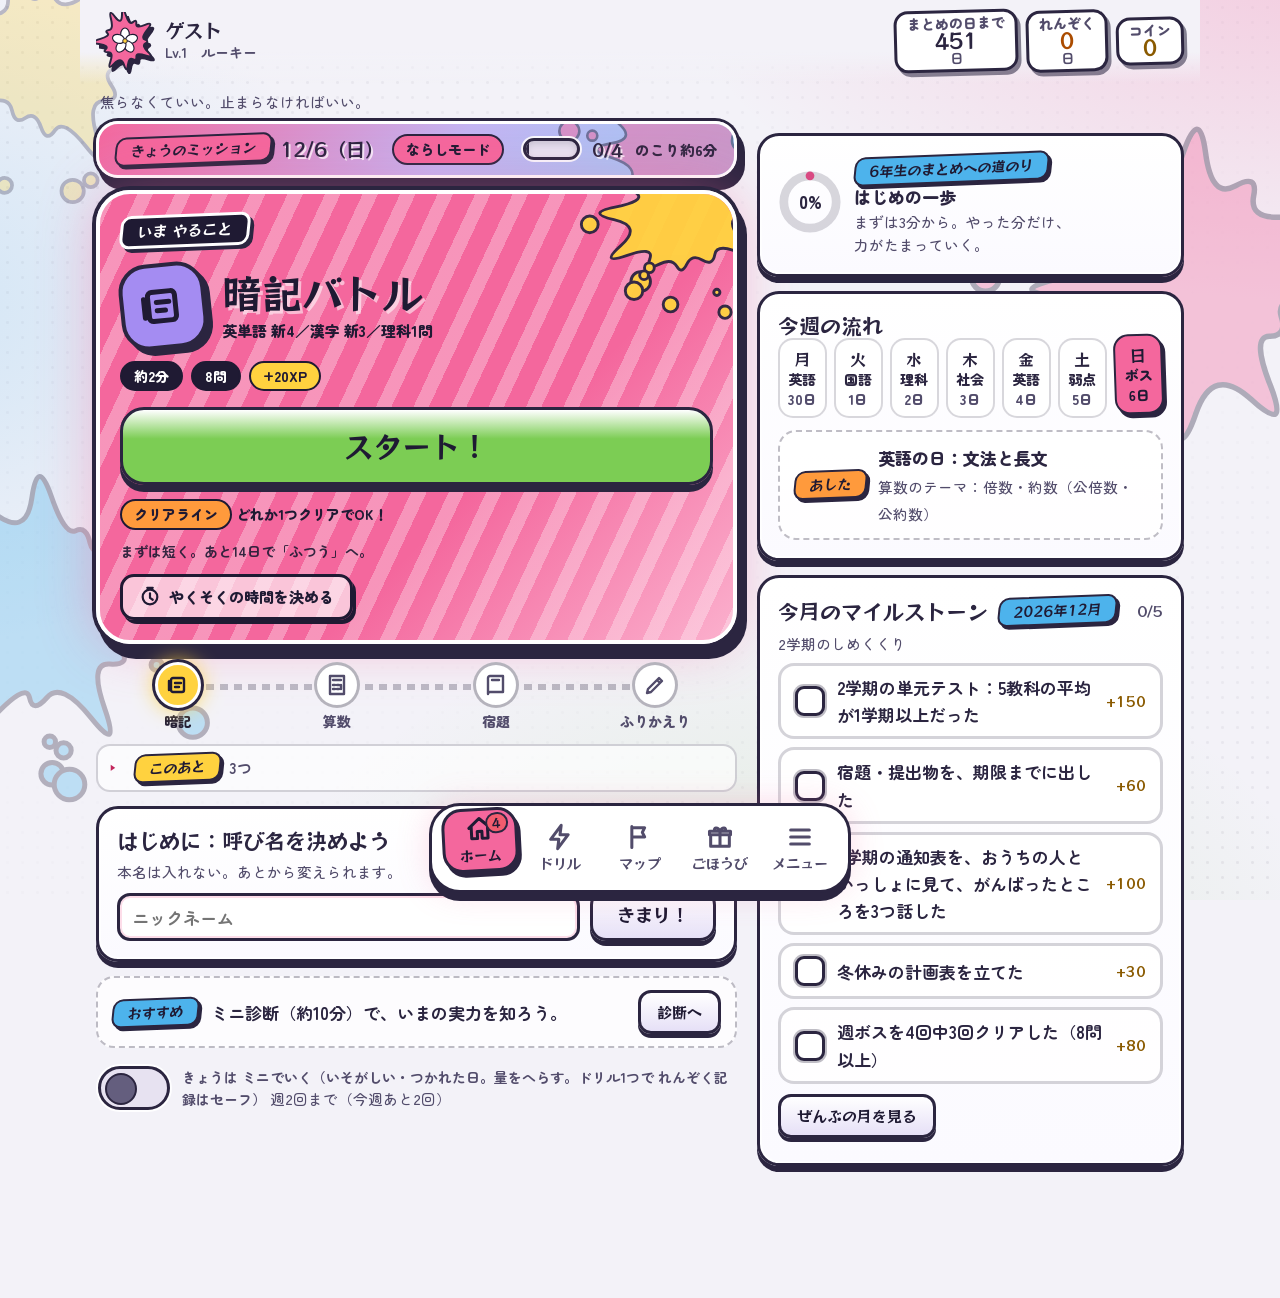
==== shogaku/index.html @ 4ba8578b "まなびクエスト（小4復習・小5・6）：検証・テスト修正・数字キーを小学生用に - 教材：英語・国語・算数・理科・社会を小4〜6の内容で作成し、教科ごとにチェック - システム：目標高校・入試・内申の表" ====
<!doctype html>
<meta charset="utf-8">
<meta name="viewport" content="width=device-width,initial-scale=1,viewport-fit=cover">
<title>まなびクエスト</title>
<meta name="claude:viewport-fit-sides" content="cover">
<meta name="apple-mobile-web-app-capable" content="yes">
<meta name="mobile-web-app-capable" content="yes">
<meta name="apple-mobile-web-app-status-bar-style" content="default">
<meta name="apple-mobile-web-app-title" content="まなびクエスト">
<meta name="theme-color" content="#f3f2f8">
<meta name="color-scheme" content="light">
<script>try{var s=JSON.parse(localStorage.getItem('sakuraQuest.v1')||'{}'),B={normal:'#f3f2f8',soft:'#fdf3ec',neon:'#0c0920',night:'#171b2b',pop:'#f6f7fb'},h=document.documentElement,t=B[s.theme]?s.theme:'normal';h.setAttribute('data-theme',t);if(s.team)h.setAttribute('data-team',s.team);var m=document.querySelector('meta[name=theme-color]');if(m)m.setAttribute('content',B[t]);var d=(t=='neon'||t=='night'),c=document.querySelector('meta[name=color-scheme]'),b=document.querySelector('meta[name=apple-mobile-web-app-status-bar-style]');if(c)c.setAttribute('content',d?'dark':'light');if(b)b.setAttribute('content',d?'black-translucent':'default')}catch(e){}</script>
<link rel="apple-touch-icon" sizes="180x180" href="[data-uri]">
<link rel="icon" type="image/png" href="[data-uri]">
<link rel="preconnect" href="https://fonts.googleapis.com">
<link rel="preconnect" href="https://fonts.gstatic.com" crossorigin>
<link rel="stylesheet" href="https://fonts.googleapis.com/css2?family=RocknRoll+One&family=Zen+Maru+Gothic:wght@500;700;900&display=swap">
<style>/* ===== さくらクエスト：インクバトル風UI（ななめラベル／太いフチと影）。色は「色のもと（--変数）」だけで決め、テーマ（ふつう・やさしい・ネオン・よる・くっきり）で値を入れかえる ===== */
/* ===== 色のもと（トークン）。画面の色は、ここの値だけで変わる。はじめの設定は「ふつう」（:root）。ほかは html[data-theme=…] で入れかえる。
   変数を足すときは、5テーマぜんぶに入れる（tests/theme.test.mjs が、そろっているか・文字が読めるかを確かめる） ===== */
/* ---- ふつう（はじめの設定） ---- */
:root{
 --f-d:"RocknRoll One","Dela Gothic One","Hiragino Maru Gothic ProN","Hiragino Kaku Gothic ProN","Noto Sans CJK JP","IPAGothic",sans-serif;
 --f-b:"Zen Maru Gothic","Hiragino Maru Gothic ProN","Hiragino Sans","Noto Sans CJK JP","IPAGothic",sans-serif;
 --sat:env(safe-area-inset-top,0px);--sab:env(safe-area-inset-bottom,0px);
 --dock:84px;
 /* チームカラー（はじめはピンク）。html[data-team=…] で入れかわる。実際の色は、下の --t-… （テーマごと） */
 --team:var(--t-pink);--team2:var(--t-pink2);--teamd:var(--t-pinkd);--team-rgb:var(--t-pink-rgb);--team-t:var(--t-pink-t);
 color-scheme:light;
 /* 地・カード・パネル・文字 */
 --bg:#f3f2f8;--bg0:rgba(243,242,248,0);--pn:#fbfaff;--pn2:#ffffff;--pa:#ece7f8;--pa2:#f7f4ff;--tx:#2b2540;--tx2:#524c6b;--mu:#645e7e;--tx-hi:#1f1a33;
 /* 線・影・うすい重ね・入力欄・ゲージの溝 */
 --ink:#2b2540;--ink-rgb:43,37,64;--on:#1f1a33;--line-rgb:43,37,64;--bd-hi:var(--ink);--sunk-a:rgba(255,255,255,.88);--sunk-b:rgba(255,255,255,.78);
 --sunk-c:rgba(255,255,255,.65);--sunk-d:rgba(255,255,255,.78);--say-bg:rgba(var(--team-rgb),.14);--exp-bg:rgba(255,210,63,.24);
 --in-hl:rgba(255,255,255,.8);--in-ring:rgba(var(--team-rgb),.25);--track:#e7e2f1;--track-ring:rgba(255,255,255,.9);
 --tank-in:inset 0 3px 6px rgba(43,37,64,.16);--field:#ffffff;--field-ring:rgba(var(--team-rgb),.22);--code-bg:#f5f3fa;--arrow:var(--ink);
 --dot:rgba(43,37,64,.07);--dot-bg:#ffffff;
 /* ボタン・ゲージ・ドック */
 --btn-a:#ffffff;--btn-b:#e6e0f7;--fn-a:#ddd3f8;--fn-b:#c1b2ee;--ghost-bg:rgba(255,255,255,.7);--ghost-sh:rgba(43,37,64,.3);--dis-filter:grayscale(1);
 --dis-op:.5;--dim-filter:grayscale(.8);--dim-op:.45;--pl-bg:#ffffff;--pl-sh:rgba(43,37,64,.55);--lcd:#f7fbf4;--lcd-tx:var(--on);--lcd-glow:none;
 --lcd-caret:var(--team);--lcd-sh:inset 0 0 0 2px rgba(255,255,255,.9),inset 0 5px 12px rgba(43,37,64,.14);--dock-bg:#ffffff;--nb-tx:var(--on);
 --lbp-tx:var(--on);
 /* 帯・カードの色（ミッション・問題カード・ステージ・シート） */
 --hero-a:var(--team);--hero-b:#c4b4f2;--hero-c:#9ccbf4;--hero-tx:var(--on);--hero-tsh:none;--q-a:#ffffff;--q-b:#faf8ff;
 --q-stripe:rgba(var(--team-rgb),.08);--stn-a:#fff1f7;--stn-b:#ffd8e8;--std-a:#f2fbf6;--std-b:#d9f2e3;--sh-a:#ffffff;--sh-b:#f6f2fd;
 --panel-dk:rgba(255,255,255,.82);--now-stripe:rgba(255,255,255,.3);
 /* 帯の色（ごほうび・ツッコミ・全クリ・せいかい・ざんねん） */
 --cta-a:#c3f1d7;--cta-b:#8fe0b2;--cta-c:#6cd197;--cta-tx:#123d2a;--tsk-a:#c9b9f7;--tsk-b:#e9a6e0;--tsk-c:#ff9ec2;--tsk-tx:var(--on);--clr-a:#ffd23f;
 --clr-b:#ff9a3c;--clr-c:#f4679d;--fok-a:#d0f4df;--fok-b:#7fd6a7;--fok-tx:#123d2a;--fng-a:#ffd0d6;--fng-b:#f28b9a;--fng-tx:var(--on);
 /* 答えのボタン・結果・プレイヤーの細部 */
 --ch1-a:#ffc0d8;--ch1-b:#f4679d;--ch2-a:#c4e7fa;--ch2-b:#4db3ec;--ch3-a:#d6f1c6;--ch3-b:#7ccd54;--ch4-a:#ffdcb8;--ch4-b:#ff9a3c;--okc-a:#cdf3dd;
 --okc-b:#6fcf9f;--ngc-a:#fbd0d6;--ngc-b:#ef8896;--ngc-tx:var(--on);--optok:#dcf6e6;--optng:#fde2e6;--rkS-a:#fff3b8;--rkS-b:#ffd23f;--rkS-c:#ff9a3c;
 --rkC:#cfc6ea;--bdon-ta:.6;--bdon-b:rgba(255,255,255,.85);--sel-bd:var(--teamd);--seg-cur:var(--yellow);--seg-ng2:#d9606f;
 --seg-ok-glow:rgba(60,196,136,.7);--hp-glow:none;--hp-x-tx:#c2bbd0;--hp-x-bg:#ebe7f3;--on-green:var(--on);--rbn-stroke:3px;--cnt-sh:none;--qt-sh:none;
 --tsh:rgba(255,255,255,.75);--tsh2:rgba(255,255,255,.5);
 /* マップ・背景・飛沫・グラフ */
 --tl-bg:rgba(43,37,64,.07);--tl-bd:rgba(43,37,64,.1);--tl-fut-bg:transparent;--tl-fut-bd:rgba(43,37,64,.3);--tl-mis-bg:rgba(43,37,64,.16);
 --tl-mis-bd:rgba(43,37,64,.08);--scrim-a:rgba(43,37,64,.55);--scrim-b:rgba(43,37,64,.5);--blob-ta:.30;--blob-tp:.24;--blob-b:rgba(77,179,236,.22);
 --blob-c:rgba(124,205,84,.18);--blob-b2:rgba(77,179,236,.2);--glowk:.8;--spl1:.34;--spl2:.32;--spl3:.3;--spl4:.28;--ring-arc:var(--teamd);
 --hl-line:#d99200;
 /* アクセント色：ぬり／文字用（-t）／ボタンの上（-hi）・下（-lo） */
 --pink:#f4679d;--pink-t:#c2255c;--cyan:#4db3ec;--cyan-t:#0f6ca9;--lime:#7ccd54;--lime-t:#2d7510;--orange:#ff9a3c;--orange-t:#ab4c00;--purple:#9b7df0;
 --purple-t:#6a40d8;--yellow:#ffd23f;--yellow-t:#8a5a00;--red:#f25c6e;--red-t:#c0283a;--green:#3cc488;--green-t:#107648;--sou:#a48cf2;--sou-t:#6a40d8;
 --lime-hi:#b7e4a1;--cyan-hi:#9dd5f5;--yellow-hi:#ffe695;--red-hi:#f8a5af;--lime-lo:#63a443;--cyan-lo:#3e8fbd;--yellow-lo:#cca832;--green-lo:#309d6d;
 /* チームカラー5色（設定で選ぶ）：色／うすい色／こい色／rgb／文字用 */
 --t-pink:#f4679d;--t-pink2:#fbb0cd;--t-pinkd:#d94a82;--t-pink-rgb:244,103,157;--t-pink-t:#c2255c;--t-lime:#7ccd54;--t-lime2:#b8e8a0;--t-limed:#5fb337;
 --t-lime-rgb:124,205,84;--t-lime-t:#2d7510;--t-cyan:#4db3ec;--t-cyan2:#a9daf6;--t-cyand:#2f95d1;--t-cyan-rgb:77,179,236;--t-cyan-t:#0f6ca9;
 --t-orange:#ff9a3c;--t-orange2:#ffc88c;--t-oranged:#e07d1c;--t-orange-rgb:255,154,60;--t-orange-t:#ab4c00;--t-purple:#9b7df0;--t-purple2:#cabcf7;
 --t-purpled:#7b5cdb;--t-purple-rgb:155,125,240;--t-purple-t:#6a40d8;
}
/* ---- やさしい（クリーム地のパステル） ---- */
html[data-theme=soft]{color-scheme:light;
 --bg:#fdf3ec;--bg0:rgba(253,243,236,0);--pn:#fffaf6;--pn2:#ffffff;--pa:#f3ebfb;--pa2:#fcf8ff;--tx:#4a3a52;--tx2:#6a5973;--mu:#706078;--tx-hi:#3f2c47;
 --ink:#5a4664;--ink-rgb:90,70,100;--on:#3f2c47;--line-rgb:90,70,100;--bd-hi:var(--ink);--sunk-a:rgba(255,255,255,.82);--sunk-b:rgba(255,255,255,.72);
 --sunk-c:rgba(255,255,255,.6);--sunk-d:rgba(255,255,255,.72);--say-bg:rgba(var(--team-rgb),.14);--exp-bg:rgba(255,226,122,.28);
 --in-hl:rgba(255,255,255,.8);--in-ring:rgba(var(--team-rgb),.25);--track:#f5e7ee;--track-ring:rgba(255,255,255,.9);
 --tank-in:inset 0 3px 6px rgba(90,70,100,.16);--field:#ffffff;--field-ring:rgba(var(--team-rgb),.22);--code-bg:#fbf4f7;--arrow:var(--ink);
 --dot:rgba(90,70,100,.08);--dot-bg:#ffffff;
 --btn-a:#ffffff;--btn-b:#efe6fb;--fn-a:#e8defb;--fn-b:#cdbff1;--ghost-bg:rgba(255,255,255,.65);--ghost-sh:rgba(90,70,100,.3);
 --dis-filter:grayscale(1);--dis-op:.5;--dim-filter:grayscale(.8);--dim-op:.45;--pl-bg:#ffffff;--pl-sh:rgba(90,70,100,.6);--lcd:#f9fff6;
 --lcd-tx:var(--on);--lcd-glow:none;--lcd-caret:var(--team);--lcd-sh:inset 0 0 0 2px rgba(255,255,255,.9),inset 0 5px 12px rgba(90,70,100,.14);
 --dock-bg:#ffffff;--nb-tx:var(--on);--lbp-tx:var(--on);
 --hero-a:var(--team2);--hero-b:#efe4ff;--hero-c:#dcefff;--hero-tx:var(--on);--hero-tsh:none;--q-a:#ffffff;--q-b:#fdf5fa;
 --q-stripe:rgba(var(--team-rgb),.08);--stn-a:#fff5f9;--stn-b:#ffe4ee;--std-a:#f6fcf8;--std-b:#e6f6ec;--sh-a:#ffffff;--sh-b:#fdf1f5;
 --panel-dk:rgba(255,255,255,.82);--now-stripe:rgba(255,255,255,.3);
 --cta-a:#d9f6e4;--cta-b:#b5ebcb;--cta-c:#9fe3bb;--cta-tx:#1f4a36;--tsk-a:#dbcffb;--tsk-b:#f2cdec;--tsk-c:#ffc9dd;--tsk-tx:var(--on);--clr-a:#ffe27a;
 --clr-b:#ffc48f;--clr-c:#f7a3c0;--fok-a:#e2f8ea;--fok-b:#a6e3c0;--fok-tx:#1f4a36;--fng-a:#ffe0e4;--fng-b:#f5aab3;--fng-tx:var(--on);
 --ch1-a:#ffdcea;--ch1-b:#f7a3c0;--ch2-a:#e0f3fc;--ch2-b:#a6dcf5;--ch3-a:#e9f8da;--ch3-b:#b9e6a0;--ch4-a:#ffe9d2;--ch4-b:#ffc48f;--okc-a:#d9f7e5;
 --okc-b:#8fdcae;--ngc-a:#fbd8dc;--ngc-b:#f19aa6;--ngc-tx:var(--on);--optok:#e0f7e9;--optng:#fde6e9;--rkS-a:#fff8d6;--rkS-b:#ffe27a;--rkS-c:#ffc48f;
 --rkC:#d9d1ee;--bdon-ta:.55;--bdon-b:rgba(255,255,255,.85);--sel-bd:var(--teamd);--seg-cur:var(--yellow);--seg-ng2:#e07583;
 --seg-ok-glow:rgba(143,220,174,.9);--hp-glow:none;--hp-x-tx:#cbbfd0;--hp-x-bg:#efe6ee;--on-green:var(--on);--rbn-stroke:3px;--cnt-sh:none;
 --qt-sh:none;--tsh:rgba(255,255,255,.7);--tsh2:rgba(255,255,255,.5);
 --tl-bg:rgba(90,70,100,.07);--tl-bd:rgba(90,70,100,.1);--tl-fut-bg:transparent;--tl-fut-bd:rgba(90,70,100,.32);--tl-mis-bg:rgba(90,70,100,.16);
 --tl-mis-bd:rgba(90,70,100,.08);--scrim-a:rgba(90,70,100,.5);--scrim-b:rgba(90,70,100,.45);--blob-ta:.40;--blob-tp:.32;--blob-b:rgba(166,220,245,.36);
 --blob-c:rgba(185,230,160,.30);--blob-b2:rgba(166,220,245,.34);--glowk:.78;--spl1:.42;--spl2:.40;--spl3:.36;--spl4:.34;--ring-arc:var(--teamd);
 --hl-line:#d99a00;
 --pink:#f7a3c0;--pink-t:#ba366c;--cyan:#a6dcf5;--cyan-t:#1a6e9c;--lime:#b9e6a0;--lime-t:#30762a;--orange:#ffc48f;--orange-t:#ab4f0a;--purple:#cfbcf7;
 --purple-t:#7652c2;--yellow:#ffe27a;--yellow-t:#945d00;--red:#f59aa5;--red-t:#b8334a;--green:#8fdcae;--green-t:#1c764d;--sou:#cfbcf7;--sou-t:#7652c2;
 --lime-hi:#e6f8d6;--cyan-hi:#dcf1fb;--yellow-hi:#fff8d6;--red-hi:#ffd3d9;--lime-lo:#9fd884;--cyan-lo:#7ec3e8;--yellow-lo:#f2bf3a;--green-lo:#5cc98f;
 --t-pink:#f7a3c0;--t-pink2:#ffd3e3;--t-pinkd:#e68bb0;--t-pink-rgb:247,163,192;--t-pink-t:#ba366c;--t-lime:#b9e6a0;--t-lime2:#dcf3c8;--t-limed:#93cf78;
 --t-lime-rgb:185,230,160;--t-lime-t:#30762a;--t-cyan:#a6dcf5;--t-cyan2:#d3eefb;--t-cyand:#7bc3e6;--t-cyan-rgb:166,220,245;--t-cyan-t:#1a6e9c;
 --t-orange:#ffc48f;--t-orange2:#ffe2c4;--t-oranged:#f5a566;--t-orange-rgb:255,196,143;--t-orange-t:#ab4f0a;--t-purple:#cfbcf7;--t-purple2:#e6dcfb;
 --t-purpled:#b39ced;--t-purple-rgb:207,188,247;--t-purple-t:#7652c2;
}
/* ---- ネオン（暗い地にあざやかな光。はじめの版） ---- */
html[data-theme=neon]{color-scheme:dark;
 --bg:#0c0920;--bg0:rgba(12,9,32,0);--pn:#231a63;--pn2:#2d2380;--pa:#201865;--pa2:#2b2180;--tx:#f6f3ff;--tx2:#c4bdf2;--mu:#8e86cc;--tx-hi:#ffffff;
 --ink:#000000;--ink-rgb:0,0,0;--on:#16001f;--line-rgb:255,255,255;--bd-hi:#ffffff;--sunk-a:rgba(0,0,0,.35);--sunk-b:rgba(0,0,0,.3);
 --sunk-c:rgba(0,0,0,.22);--sunk-d:rgba(10,6,40,.7);--say-bg:rgba(0,0,0,.3);--exp-bg:rgba(0,0,0,.35);--in-hl:rgba(255,255,255,.12);
 --in-ring:rgba(255,255,255,.18);--track:#07041a;--track-ring:rgba(255,255,255,.18);--tank-in:inset 0 3px 6px rgba(0,0,0,.7);--field:#0a0724;
 --field-ring:rgba(255,255,255,.22);--code-bg:#06041a;--arrow:#ffffff;--dot:rgba(255,255,255,.07);--dot-bg:#1a1348;
 --btn-a:#ffffff;--btn-b:#d9d2ff;--fn-a:#a9a0e8;--fn-b:#7f72d4;--ghost-bg:rgba(0,0,0,.32);--ghost-sh:rgba(0,0,0,.6);
 --dis-filter:grayscale(1) brightness(.6);--dis-op:1;--dim-filter:grayscale(.8) brightness(.55);--dim-op:1;--pl-bg:#000000;--pl-sh:rgba(0,0,0,.7);
 --lcd:#06031a;--lcd-tx:var(--lime);--lcd-glow:0 0 12px rgba(184,255,0,.6);--lcd-caret:var(--lime);
 --lcd-sh:inset 0 0 0 2px rgba(255,255,255,.2),inset 0 5px 14px rgba(0,0,0,.8);--dock-bg:#08051c;--nb-tx:#ffffff;--lbp-tx:#ffffff;
 --hero-a:var(--teamd);--hero-b:#2b1b86;--hero-c:#1b1458;--hero-tx:#ffffff;--hero-tsh:1px 1px 0 #000;--q-a:#32279a;--q-b:#241b72;
 --q-stripe:rgba(255,255,255,.06);--stn-a:#3b2cb0;--stn-b:#2a1f85;--std-a:#1f1a58;--std-b:#18134a;--sh-a:#2d2290;--sh-b:#1b1458;--panel-dk:#0f0a33;
 --now-stripe:rgba(255,255,255,.16);
 --cta-a:#8cffbf;--cta-b:#2fe58a;--cta-c:#19d97a;--cta-tx:#02210f;--tsk-a:#6d28d9;--tsk-b:#c026d3;--tsk-c:#ff3d9a;--tsk-tx:#ffffff;--clr-a:#ffe81a;
 --clr-b:#ff8f1f;--clr-c:#ff3d9a;--fok-a:#52f593;--fok-b:#10b866;--fok-tx:#02210f;--fng-a:#ff7390;--fng-b:#c4183f;--fng-tx:#ffffff;
 --ch1-a:#ff8ac4;--ch1-b:#ff3d9a;--ch2-a:#8ff2ff;--ch2-b:#1ee6ff;--ch3-a:#dcff5c;--ch3-b:#b8ff00;--ch4-a:#ffc27a;--ch4-b:#ff8f1f;--okc-a:#9dffb8;
 --okc-b:#25e06f;--ngc-a:#7a2a55;--ngc-b:#531440;--ngc-tx:#ffd0df;--optok:#0c8a4b;--optng:#8a1636;--rkS-a:#fff3a0;--rkS-b:#ffd400;--rkS-c:#ff8f1f;
 --rkC:#9d93da;--bdon-ta:.45;--bdon-b:rgba(0,0,0,.3);--sel-bd:var(--team);--seg-cur:#ffffff;--seg-ng2:#8a1030;--seg-ok-glow:rgba(52,240,138,.75);
 --hp-glow:0 0 6px var(--red);--hp-x-tx:#3a2a55;--hp-x-bg:#150f35;--on-green:#042814;--rbn-stroke:0px;--cnt-sh:2px 2px 0 #000;
 --qt-sh:2px 2px 0 rgba(0,0,0,.45);--tsh:#000000;--tsh2:rgba(0,0,0,.4);
 --tl-bg:#1a1450;--tl-bd:rgba(255,255,255,.08);--tl-fut-bg:rgba(255,255,255,.04);--tl-fut-bd:rgba(255,255,255,.38);--tl-mis-bg:#3a2d86;
 --tl-mis-bd:rgba(255,255,255,.12);--scrim-a:rgba(6,3,22,.78);--scrim-b:rgba(6,3,22,.72);--blob-ta:.30;--blob-tp:.22;--blob-b:rgba(30,230,255,.16);
 --blob-c:rgba(184,255,0,.12);--blob-b2:rgba(30,230,255,.14);--glowk:1;--spl1:.30;--spl2:.22;--spl3:.20;--spl4:.16;--ring-arc:var(--team);
 --hl-line:var(--yellow);
 --pink:#ff5fa8;--pink-t:#ff5fa8;--cyan:#1ee6ff;--cyan-t:#1ee6ff;--lime:#b8ff00;--lime-t:#b8ff00;--orange:#ff8f1f;--orange-t:#ff8f1f;--purple:#9b6bff;
 --purple-t:#9b6bff;--yellow:#ffe81a;--yellow-t:#ffe81a;--red:#ff4560;--red-t:#ff4560;--green:#34f08a;--green-t:#34f08a;--sou:#a98bff;--sou-t:#a98bff;
 --lime-hi:#d8ff4a;--cyan-hi:#a8f6ff;--yellow-hi:#fff6b0;--red-hi:#ff8da0;--lime-lo:#8fdc00;--cyan-lo:#00b5d0;--yellow-lo:#ffb800;--green-lo:#10b865;
 --t-pink:#ff3d9a;--t-pink2:#ff9ccf;--t-pinkd:#7a0b45;--t-pink-rgb:255,61,154;--t-pink-t:#ff9ccf;--t-lime:#b8ff00;--t-lime2:#e4ff8a;--t-limed:#3d5600;
 --t-lime-rgb:184,255,0;--t-lime-t:#e4ff8a;--t-cyan:#1ee6ff;--t-cyan2:#9bf3ff;--t-cyand:#00566a;--t-cyan-rgb:30,230,255;--t-cyan-t:#9bf3ff;
 --t-orange:#ff8f1f;--t-orange2:#ffc88a;--t-oranged:#6d3300;--t-orange-rgb:255,143,31;--t-orange-t:#ffc88a;--t-purple:#9b6bff;--t-purple2:#cdb6ff;
 --t-purpled:#341a86;--t-purple-rgb:155,107,255;--t-purple-t:#cdb6ff;
}
/* ---- よる（落ち着いた暗い色） ---- */
html[data-theme=night]{color-scheme:dark;
 --bg:#171b2b;--bg0:rgba(23,27,43,0);--pn:#232943;--pn2:#2a3150;--pa:#232a45;--pa2:#2b3252;--tx:#eef1fb;--tx2:#b4bddb;--mu:#a4aec6;--tx-hi:#ffffff;
 --ink:#080b16;--ink-rgb:8,11,22;--on:#10142a;--line-rgb:255,255,255;--bd-hi:#dfe5f7;--sunk-a:rgba(0,0,0,.32);--sunk-b:rgba(0,0,0,.27);
 --sunk-c:rgba(0,0,0,.2);--sunk-d:rgba(8,11,30,.7);--say-bg:rgba(0,0,0,.27);--exp-bg:rgba(0,0,0,.32);--in-hl:rgba(255,255,255,.1);
 --in-ring:rgba(255,255,255,.16);--track:#10142a;--track-ring:rgba(255,255,255,.16);--tank-in:inset 0 3px 6px rgba(0,0,0,.6);--field:#12172e;
 --field-ring:rgba(255,255,255,.2);--code-bg:#10142a;--arrow:#ffffff;--dot:rgba(255,255,255,.05);--dot-bg:#1d2340;
 --btn-a:#f4f6ff;--btn-b:#cdd3ee;--fn-a:#a3aad8;--fn-b:#7f87c4;--ghost-bg:rgba(0,0,0,.28);--ghost-sh:rgba(0,0,0,.55);
 --dis-filter:grayscale(1) brightness(.65);--dis-op:1;--dim-filter:grayscale(.8) brightness(.6);--dim-op:1;--pl-bg:#0c1020;--pl-sh:rgba(0,0,0,.6);
 --lcd:#0f1326;--lcd-tx:var(--lime-t);--lcd-glow:none;--lcd-caret:var(--lime);
 --lcd-sh:inset 0 0 0 2px rgba(255,255,255,.16),inset 0 5px 14px rgba(0,0,0,.7);--dock-bg:#0e1224;--nb-tx:#10142a;--lbp-tx:#10142a;
 --hero-a:var(--teamd);--hero-b:#2d3a6e;--hero-c:#1c2547;--hero-tx:#ffffff;--hero-tsh:1px 1px 0 rgba(0,0,0,.6);--q-a:#2f3760;--q-b:#242b4a;
 --q-stripe:rgba(255,255,255,.05);--stn-a:#323d70;--stn-b:#2a3460;--std-a:#1f3a37;--std-b:#1a2f30;--sh-a:#2c3354;--sh-b:#1c2138;--panel-dk:#12172e;
 --now-stripe:rgba(255,255,255,.14);
 --cta-a:#9fe0bd;--cta-b:#72c99d;--cta-c:#57b888;--cta-tx:#08281b;--tsk-a:#5b4aa8;--tsk-b:#8a56b4;--tsk-c:#b04f84;--tsk-tx:#ffffff;--clr-a:#e9c35b;
 --clr-b:#eba25f;--clr-c:#e8799f;--fok-a:#8fdcb2;--fok-b:#4fb683;--fok-tx:#08281b;--fng-a:#f2a1ad;--fng-b:#df7488;--fng-tx:#10142a;
 --ch1-a:#f2a0bd;--ch1-b:#e8799f;--ch2-a:#9ccdee;--ch2-b:#62b4e4;--ch3-a:#a6d9b3;--ch3-b:#79c58b;--ch4-a:#f3c18f;--ch4-b:#eba25f;--okc-a:#9fe3bd;
 --okc-b:#55b985;--ngc-a:#6a3550;--ngc-b:#4a2540;--ngc-tx:#ffd0df;--optok:#1d6b48;--optng:#7a2438;--rkS-a:#f7e7a8;--rkS-b:#e9c35b;--rkS-c:#eba25f;
 --rkC:#8f95c8;--bdon-ta:.4;--bdon-b:rgba(0,0,0,.3);--sel-bd:var(--team);--seg-cur:#ffffff;--seg-ng2:#8a3345;--seg-ok-glow:rgba(98,194,147,.6);
 --hp-glow:none;--hp-x-tx:#3b4468;--hp-x-bg:#161b33;--on-green:#08281b;--rbn-stroke:3px;--cnt-sh:2px 2px 0 rgba(0,0,0,.8);
 --qt-sh:2px 2px 0 rgba(0,0,0,.35);--tsh:rgba(0,0,0,.8);--tsh2:rgba(0,0,0,.35);
 --tl-bg:#1f2542;--tl-bd:rgba(255,255,255,.08);--tl-fut-bg:rgba(255,255,255,.03);--tl-fut-bd:rgba(255,255,255,.3);--tl-mis-bg:#343c64;
 --tl-mis-bd:rgba(255,255,255,.1);--scrim-a:rgba(6,8,18,.78);--scrim-b:rgba(6,8,18,.72);--blob-ta:.22;--blob-tp:.16;--blob-b:rgba(98,180,228,.14);
 --blob-c:rgba(121,197,139,.1);--blob-b2:rgba(98,180,228,.12);--glowk:.7;--spl1:.22;--spl2:.18;--spl3:.16;--spl4:.14;--ring-arc:var(--team);
 --hl-line:var(--yellow);
 --pink:#e8799f;--pink-t:#f1acc3;--cyan:#62b4e4;--cyan-t:#9ed0ee;--lime:#79c58b;--lime-t:#acdbb7;--orange:#eba25f;--orange-t:#f3c59c;--purple:#9b89e4;
 --purple-t:#c1b6ee;--yellow:#e9c35b;--yellow-t:#f1da99;--red:#e46b7c;--red-t:#eea3ae;--green:#62c293;--green-t:#9ed9bc;--sou:#a99be8;--sou-t:#cac1f1;
 --lime-hi:#b5dfbf;--cyan-hi:#a9d6f0;--yellow-hi:#f3dea5;--red-hi:#f0aeb7;--lime-lo:#619e6f;--cyan-lo:#4e90b6;--yellow-lo:#ba9c49;--green-lo:#4e9b76;
 --t-pink:#e8799f;--t-pink2:#f3adc6;--t-pinkd:#7a3550;--t-pink-rgb:232,121,159;--t-pink-t:#f3adc6;--t-lime:#79c58b;--t-lime2:#b4e0be;--t-limed:#2f5e3c;
 --t-lime-rgb:121,197,139;--t-lime-t:#b4e0be;--t-cyan:#62b4e4;--t-cyan2:#a5d5f1;--t-cyand:#244f6e;--t-cyan-rgb:98,180,228;--t-cyan-t:#a5d5f1;
 --t-orange:#eba25f;--t-orange2:#f6cda1;--t-oranged:#6e4219;--t-orange-rgb:235,162,95;--t-orange-t:#f6cda1;--t-purple:#9b89e4;--t-purple2:#c8bdf3;
 --t-purpled:#3a2f78;--t-purple-rgb:155,137,228;--t-purple-t:#c8bdf3;
}
/* ---- くっきり（白地・黒い線・あざやかな色） ---- */
html[data-theme=pop]{color-scheme:light;
 --bg:#f6f7fb;--bg0:rgba(246,247,251,0);--pn:#ffffff;--pn2:#ffffff;--pa:#eee9ff;--pa2:#faf8ff;--tx:#14111f;--tx2:#3d3756;--mu:#575170;--tx-hi:#14111f;
 --ink:#14111f;--ink-rgb:20,17,31;--on:#14111f;--line-rgb:20,17,31;--bd-hi:var(--ink);--sunk-a:rgba(255,255,255,.9);--sunk-b:rgba(255,255,255,.82);
 --sunk-c:rgba(255,255,255,.7);--sunk-d:rgba(255,255,255,.82);--say-bg:rgba(var(--team-rgb),.16);--exp-bg:rgba(255,217,31,.26);
 --in-hl:rgba(255,255,255,.9);--in-ring:rgba(var(--team-rgb),.3);--track:#e6e8f2;--track-ring:rgba(255,255,255,.95);
 --tank-in:inset 0 3px 6px rgba(20,17,31,.18);--field:#ffffff;--field-ring:rgba(var(--team-rgb),.3);--code-bg:#f2f3f9;--arrow:var(--ink);
 --dot:rgba(20,17,31,.08);--dot-bg:#ffffff;
 --btn-a:#ffffff;--btn-b:#e4e1f7;--fn-a:#d9d0fb;--fn-b:#b9a8f2;--ghost-bg:rgba(255,255,255,.75);--ghost-sh:rgba(20,17,31,.35);
 --dis-filter:grayscale(1);--dis-op:.5;--dim-filter:grayscale(.8);--dim-op:.45;--pl-bg:#ffffff;--pl-sh:rgba(20,17,31,.6);--lcd:#f5fbf1;
 --lcd-tx:var(--on);--lcd-glow:none;--lcd-caret:var(--team);--lcd-sh:inset 0 0 0 2px rgba(255,255,255,.95),inset 0 5px 12px rgba(20,17,31,.16);
 --dock-bg:#ffffff;--nb-tx:var(--on);--lbp-tx:var(--on);
 --hero-a:var(--team);--hero-b:#ffd91f;--hero-c:#33b8ff;--hero-tx:var(--on);--hero-tsh:none;--q-a:#ffffff;--q-b:#fbfaff;
 --q-stripe:rgba(var(--team-rgb),.1);--stn-a:#fff0f7;--stn-b:#ffd0e4;--std-a:#f1fbf5;--std-b:#cdf1dc;--sh-a:#ffffff;--sh-b:#f5f2fe;
 --panel-dk:rgba(255,255,255,.88);--now-stripe:rgba(255,255,255,.35);
 --cta-a:#b8f0cf;--cta-b:#7fe0a8;--cta-c:#2ed48a;--cta-tx:#0b3a26;--tsk-a:#c4b0ff;--tsk-b:#f08fe0;--tsk-c:#ff6fa8;--tsk-tx:var(--on);--clr-a:#ffd91f;
 --clr-b:#ffa12e;--clr-c:#ff5aa5;--fok-a:#c4f2d9;--fok-b:#5cd89e;--fok-tx:#0b3a26;--fng-a:#ffc3cb;--fng-b:#ff6b80;--fng-tx:var(--on);
 --ch1-a:#ffb0d3;--ch1-b:#ff5aa5;--ch2-a:#b3e4ff;--ch2-b:#33b8ff;--ch3-a:#cdf1a0;--ch3-b:#8fdc3c;--ch4-a:#ffd49a;--ch4-b:#ffa12e;--okc-a:#b9f0d0;
 --okc-b:#2ed48a;--ngc-a:#ffbfc8;--ngc-b:#ff6b80;--ngc-tx:var(--on);--optok:#d3f6e3;--optng:#ffdadf;--rkS-a:#fff3a8;--rkS-b:#ffd91f;--rkS-c:#ffa12e;
 --rkC:#c9c3e6;--bdon-ta:.65;--bdon-b:rgba(255,255,255,.9);--sel-bd:var(--teamd);--seg-cur:var(--yellow);--seg-ng2:#d93a50;
 --seg-ok-glow:rgba(46,212,138,.7);--hp-glow:none;--hp-x-tx:#c0bad2;--hp-x-bg:#ebe9f4;--on-green:var(--on);--rbn-stroke:3px;--cnt-sh:none;--qt-sh:none;
 --tsh:rgba(255,255,255,.8);--tsh2:rgba(255,255,255,.55);
 --tl-bg:rgba(20,17,31,.07);--tl-bd:rgba(20,17,31,.12);--tl-fut-bg:transparent;--tl-fut-bd:rgba(20,17,31,.34);--tl-mis-bg:rgba(20,17,31,.18);
 --tl-mis-bd:rgba(20,17,31,.1);--scrim-a:rgba(20,17,31,.6);--scrim-b:rgba(20,17,31,.55);--blob-ta:.22;--blob-tp:.18;--blob-b:rgba(51,184,255,.16);
 --blob-c:rgba(255,217,31,.2);--blob-b2:rgba(51,184,255,.14);--glowk:.6;--spl1:.3;--spl2:.28;--spl3:.26;--spl4:.24;--ring-arc:var(--teamd);
 --hl-line:#e09a00;
 --pink:#ff5aa5;--pink-t:#ca1059;--cyan:#33b8ff;--cyan-t:#0a6cb2;--lime:#8fdc3c;--lime-t:#37750a;--orange:#ffa12e;--orange-t:#aa4c00;--purple:#9a74ff;
 --purple-t:#6a3fe0;--yellow:#ffd91f;--yellow-t:#8a5d00;--red:#ff4d62;--red-t:#ca1b31;--green:#2ed48a;--green-t:#0b7949;--sou:#b08cff;--sou-t:#6a3fe0;
 --lime-hi:#c1ec94;--cyan-hi:#8fd8ff;--yellow-hi:#ffea84;--red-hi:#ff9da9;--lime-lo:#72b030;--cyan-lo:#2993cc;--yellow-lo:#ccae19;--green-lo:#25aa6e;
 --t-pink:#ff5aa5;--t-pink2:#ffa6cf;--t-pinkd:#e03388;--t-pink-rgb:255,90,165;--t-pink-t:#ca1059;--t-lime:#8fdc3c;--t-lime2:#c3ee93;--t-limed:#6bb81c;
 --t-lime-rgb:143,220,60;--t-lime-t:#37750a;--t-cyan:#33b8ff;--t-cyan2:#9ad9ff;--t-cyand:#1599e6;--t-cyan-rgb:51,184,255;--t-cyan-t:#0a6cb2;
 --t-orange:#ffa12e;--t-orange2:#ffcf8f;--t-oranged:#e5800b;--t-orange-rgb:255,161,46;--t-orange-t:#aa4c00;--t-purple:#9a74ff;--t-purple2:#c6b3ff;
 --t-purpled:#7a52e6;--t-purple-rgb:154,116,255;--t-purple-t:#6a3fe0;
}
html[data-team=lime]{--team:var(--t-lime);--team2:var(--t-lime2);--teamd:var(--t-limed);--team-rgb:var(--t-lime-rgb);--team-t:var(--t-lime-t)}
html[data-team=cyan]{--team:var(--t-cyan);--team2:var(--t-cyan2);--teamd:var(--t-cyand);--team-rgb:var(--t-cyan-rgb);--team-t:var(--t-cyan-t)}
html[data-team=orange]{--team:var(--t-orange);--team2:var(--t-orange2);--teamd:var(--t-oranged);--team-rgb:var(--t-orange-rgb);--team-t:var(--t-orange-t)}
html[data-team=purple]{--team:var(--t-purple);--team2:var(--t-purple2);--teamd:var(--t-purpled);--team-rgb:var(--t-purple-rgb);--team-t:var(--t-purple-t)}
[data-s="国"]{--sc:var(--pink);--sct:var(--pink-t)}[data-s="数"]{--sc:var(--cyan);--sct:var(--cyan-t)}[data-s="英"]{--sc:var(--yellow);--sct:var(--yellow-t)}[data-s="理"]{--sc:var(--lime);--sct:var(--lime-t)}[data-s="社"]{--sc:var(--orange);--sct:var(--orange-t)}[data-s="総"]{--sc:var(--sou);--sct:var(--sou-t)}
*{box-sizing:border-box;-webkit-tap-highlight-color:transparent}
[hidden]{display:none!important}
html{background:var(--bg);-webkit-text-size-adjust:100%}
body{margin:0;font-family:var(--f-b);font-weight:700;font-size:17px;line-height:1.6;color:var(--tx);min-height:100vh;overflow-x:hidden;
 background:radial-gradient(1100px 620px at 105% -8%,rgba(var(--team-rgb),var(--blob-ta)),transparent 62%),radial-gradient(900px 560px at -12% 34%,var(--blob-b),transparent 62%),radial-gradient(900px 640px at 62% 112%,var(--blob-c),transparent 62%),var(--bg);
 background-attachment:fixed}
body::before{content:"";position:fixed;inset:0;z-index:0;pointer-events:none;background-image:radial-gradient(var(--dot) 1.3px,transparent 1.6px);background-size:15px 15px;-webkit-mask-image:linear-gradient(160deg,#000 0,transparent 55%,#000 100%);mask-image:linear-gradient(160deg,#000 0,transparent 55%,#000 100%)}
button,input,select,textarea{font:inherit;color:inherit}
*{font-synthesis:none}
button{cursor:pointer;touch-action:manipulation;-webkit-user-select:none;user-select:none}
a{color:var(--cyan-t);font-weight:900}
h1,h2,h3,h4{margin:0;font-family:var(--f-d);font-weight:900;line-height:1.25}
p{margin:.45em 0}
ul,ol{margin:.4em 0;padding-left:1.35em}li{margin:.15em 0}
b,strong{font-weight:900}
.px{font-family:var(--f-d)}
.mini{font-size:14.5px;color:var(--tx2);font-weight:500}
.nw{white-space:nowrap}
.sp{margin-left:auto}
#bg{position:fixed;inset:0;z-index:0;pointer-events:none;overflow:hidden}
#bg svg{position:absolute}
.app{position:relative;z-index:1;max-width:860px;margin:0 auto;padding:0 16px calc(var(--dock) + var(--sab) + 34px)}

/* ---- ラベル・チップ・ボタン ---- */
.lb{display:inline-block;font-family:var(--f-d);font-size:15px;line-height:1.2;padding:.28em .95em .34em;color:var(--on);background:var(--team);border:3px solid var(--bd-hi);border-radius:10px;transform:rotate(-2.2deg) skewX(-8deg);box-shadow:4px 4px 0 var(--ink);white-space:nowrap}
.lb.y{background:var(--yellow)}.lb.c{background:var(--cyan)}.lb.l{background:var(--lime)}.lb.o{background:var(--orange)}.lb.p{background:var(--purple);color:var(--lbp-tx)}.lb.w{background:#fff}
.lb.sm{font-size:13.5px;border-width:2px;box-shadow:3px 3px 0 var(--ink)}
.sj{display:inline-flex;align-items:center;justify-content:center;min-width:30px;height:28px;padding:0 10px;font-family:var(--f-d);font-size:14px;color:var(--on);background:var(--sc,var(--sou));border:2px solid var(--ink);border-radius:8px;transform:skewX(-8deg);box-shadow:2px 2px 0 var(--ink);white-space:nowrap}
.chp{display:inline-flex;align-items:center;gap:5px;min-height:30px;padding:2px 12px;font-size:14px;font-weight:900;color:var(--tx);background:var(--sunk-a);border:2px solid rgba(var(--line-rgb),.28);border-radius:999px;white-space:nowrap}
.chp.xp{color:var(--on);background:var(--yellow);border-color:var(--ink)}
.chp.ok{color:var(--on-green);background:var(--green);border-color:var(--ink)}
.chp.w{color:var(--on);background:var(--orange);border-color:var(--ink)}
.chp.t{color:var(--on);background:var(--team);border-color:var(--ink)}
.bt{display:inline-flex;align-items:center;justify-content:center;gap:8px;min-height:52px;padding:0 24px;font-family:var(--f-d);font-size:18px;line-height:1.1;color:var(--on);background:linear-gradient(var(--btn-a),var(--btn-b));border:3px solid var(--ink);border-radius:16px;box-shadow:0 5px 0 var(--ink);transition:transform .08s,box-shadow .08s,filter .15s;text-decoration:none}
.bt:active{transform:translateY(4px);box-shadow:0 1px 0 var(--ink)}
svg.ic{width:1.3em;height:1.3em;flex:none}
.bt svg.ic{width:22px;height:22px}
.bt.pri{background:linear-gradient(var(--lime-hi),var(--lime) 55%,var(--lime-lo))}
.bt.tm{background:linear-gradient(var(--team2),var(--team) 60%,var(--teamd));color:var(--on)}
.bt.cy{background:linear-gradient(var(--cyan-hi),var(--cyan) 60%,var(--cyan-lo))}
.bt.ng{background:linear-gradient(var(--red-hi),var(--red));color:var(--on)}
.bt.gh{background:var(--ghost-bg);color:var(--tx);border-color:rgba(var(--line-rgb),.35);box-shadow:0 4px 0 var(--ghost-sh)}
.bt.sm{min-height:44px;padding:0 16px;font-size:15px;border-radius:13px;box-shadow:0 4px 0 var(--ink)}
.bt.xl{min-height:68px;padding:0 34px;font-size:24px;border-radius:20px;box-shadow:0 7px 0 var(--ink)}
.bt.xl:active{transform:translateY(6px);box-shadow:0 1px 0 var(--ink)}
.bt[disabled]{filter:var(--dis-filter);opacity:var(--dis-op);pointer-events:none}
.bt.w100{width:100%}
.row{display:flex;flex-wrap:wrap;gap:10px;align-items:flex-end}
.rowh{display:flex;align-items:center;gap:10px;flex-wrap:wrap}
.grid{display:grid;grid-template-columns:repeat(auto-fit,minmax(300px,1fr));gap:14px}

/* ---- パネル ---- */
.card,.pn{position:relative;margin:14px 0;padding:18px;background:linear-gradient(180deg,var(--pn2),var(--pn));border:3px solid var(--ink);border-radius:22px;box-shadow:0 6px 0 var(--ink),inset 0 0 0 2px var(--in-hl)}
.card>h1:first-child,.card>h2:first-child{margin-bottom:6px}
.card h1{font-size:26px}.card h2{font-size:21px}.card h3{font-size:18px}.card h4{font-size:15px;margin:14px 0 4px;color:var(--team-t)}
.card .eyebrow{display:inline-block;margin:0 0 8px;font-family:var(--f-d);font-size:12px;letter-spacing:.08em;color:var(--on);background:var(--team);border:2px solid var(--bd-hi);border-radius:7px;padding:1px 10px;transform:rotate(-2deg) skewX(-8deg);box-shadow:3px 3px 0 var(--ink)}
.tw{overflow-x:auto;-webkit-overflow-scrolling:touch}
table{border-collapse:collapse;width:100%;font-size:15px}
th,td{padding:8px 10px;border-bottom:2px solid rgba(var(--line-rgb),.1);text-align:left;vertical-align:top}
th{font-family:var(--f-d);font-weight:900;color:var(--team-t);white-space:nowrap}
table.k th{width:7.5em}
.say{margin:8px 0;padding:10px 14px;background:var(--say-bg);border-left:6px solid var(--team);border-radius:0 14px 14px 0;font-weight:500}
.say b{color:var(--team-t)}
pre.code{white-space:pre-wrap;word-break:break-all;font-size:12.5px;background:var(--code-bg);border:2px solid rgba(var(--line-rgb),.2);border-radius:12px;padding:12px;max-height:340px;overflow:auto;font-family:ui-monospace,Menlo,monospace;font-weight:500}
details>summary{cursor:pointer;min-height:44px;display:flex;align-items:center;list-style:none}
details>summary::-webkit-details-marker{display:none}
details.fold{margin:8px 0;border:2px solid rgba(var(--line-rgb),.2);border-radius:14px;padding:0 12px;background:var(--sunk-c)}
details.fold>summary{font-weight:900}
details.fold>summary::before{content:"▶";font-size:11px;margin-right:8px;color:var(--team-t)}
details.fold[open]>summary::before{content:"▼"}
label{display:block;font-size:13px;font-weight:900;color:var(--tx2);margin:6px 0 3px}
input[type=text],input[type=email],input[type=number],input[type=date],select,textarea{width:auto;min-height:48px;padding:6px 12px;font-size:17px;font-weight:700;color:var(--tx);background:var(--field);border:3px solid var(--ink);border-radius:13px;box-shadow:inset 0 0 0 2px var(--field-ring);-webkit-appearance:none;appearance:none}
select{padding-right:34px;background-image:linear-gradient(45deg,transparent 50%,var(--arrow) 50%),linear-gradient(135deg,var(--arrow) 50%,transparent 50%);background-position:calc(100% - 20px) 55%,calc(100% - 14px) 55%;background-size:6px 6px;background-repeat:no-repeat}
textarea{width:100%;min-height:110px;font-size:14px;font-family:ui-monospace,Menlo,monospace}
input:focus,select:focus,textarea:focus{outline:none;box-shadow:inset 0 0 0 3px var(--team)}
input[type=range]{-webkit-appearance:none;appearance:none;width:100%;height:30px;background:transparent;border:0;box-shadow:none;padding:0}
input[type=range]::-webkit-slider-runnable-track{height:14px;background:var(--field);border:3px solid var(--ink);border-radius:99px}
input[type=range]::-webkit-slider-thumb{-webkit-appearance:none;width:34px;height:34px;margin-top:-13px;border-radius:50%;background:var(--team);border:3px solid var(--ink);box-shadow:0 3px 0 var(--ink)}

/* ---- ヘッダー（プレイヤーカード） ---- */
.top{position:sticky;top:0;z-index:20;margin:0 -16px 6px;padding:calc(var(--sat) + 10px) 16px 12px;background:linear-gradient(var(--bg) 62%,var(--bg0))}
.top .in{display:flex;align-items:center;gap:12px;max-width:860px;margin:0 auto}
.me{display:flex;align-items:center;gap:11px;min-width:0;flex:1}
.av{flex:none;width:58px;height:58px;position:relative;filter:drop-shadow(3px 4px 0 var(--ink))}
.av svg{width:100%;height:100%;display:block}
.nm{min-width:0}
.nm b{display:block;font-family:var(--f-d);font-weight:900;font-size:19px;line-height:1.15;white-space:nowrap;overflow:hidden;text-overflow:ellipsis;max-width:34vw}
.nm span{display:block;font-size:13.5px;color:var(--tx2);white-space:nowrap}
.lvh{flex:none;width:54px;height:60px;filter:drop-shadow(3px 4px 0 var(--ink))}
.hud{display:flex;gap:8px;align-items:center;flex:none}
.pl{display:inline-flex;flex-direction:column;align-items:center;justify-content:center;min-width:64px;padding:3px 10px 4px;background:var(--pl-bg);border:3px solid var(--bd-hi);border-radius:14px;transform:rotate(-1.5deg);box-shadow:3px 4px 0 var(--pl-sh);line-height:1}
.pl small{font-size:12px;color:var(--tx2);font-weight:900}
.pl b{font-family:var(--f-d);font-weight:900;font-size:21px;color:var(--yellow-t)}
.pl.cd b{color:var(--tx)}.pl.fl b{color:var(--orange-t)}
.pl i{font-style:normal;font-size:12px;color:var(--tx2)}

/* ---- インクタンク（進みぐあい） ---- */
.tank{position:relative;height:22px;overflow:hidden;background:var(--track);border:3px solid var(--ink);border-radius:99px;box-shadow:var(--tank-in),0 0 0 2px var(--track-ring)}
.tank>i{display:block;height:100%;width:var(--w,0%);min-width:0;background:linear-gradient(90deg,var(--team),var(--team2));border-right:3px solid var(--ink);border-radius:0 99px 99px 0;transition:width .7s cubic-bezier(.2,1.1,.3,1);position:relative;overflow:hidden}
.tank>i::after{content:"";position:absolute;inset:0;background:repeating-linear-gradient(115deg,rgba(255,255,255,.34) 0 7px,transparent 7px 20px);animation:ink 1.1s linear infinite}
.tank.sm{height:16px;border-width:2px}
.tank.y>i{background:linear-gradient(90deg,var(--yellow-lo),var(--yellow))}.tank.g>i{background:linear-gradient(90deg,var(--green-lo),var(--green))}.tank.c>i{background:linear-gradient(90deg,var(--cyan-lo),var(--cyan))}
@keyframes ink{to{background-position:40px 0}}

/* ---- ホーム：きょうのミッション ---- */
.hero{position:relative;overflow:hidden;margin:6px 0 16px;padding:20px 20px 18px;border:3px solid #fff;border-radius:30px;background:linear-gradient(130deg,var(--hero-a) 0%,var(--hero-b) 55%,var(--hero-c) 100%);box-shadow:0 0 0 3px var(--ink),5px 9px 0 3px var(--ink)}
.hero .sp1{position:absolute;right:-60px;top:-70px;width:340px;height:340px;opacity:.9;pointer-events:none}
.hero .sp2{position:absolute;left:-40px;bottom:-90px;width:220px;height:220px;opacity:.5;pointer-events:none}
.hero>*{position:relative}
.hero .t1{display:flex;align-items:center;gap:12px;flex-wrap:wrap}
.hero .date{font-family:var(--f-d);font-size:19px;text-shadow:2px 2px 0 var(--tsh)}
.hero h1{margin:12px 0 4px;font-size:clamp(26px,5.6vw,38px);line-height:1.2;text-shadow:3px 3px 0 var(--tsh),0 0 18px var(--tsh2)}
.hero .flow{margin:2px 0 12px;font-size:15px;font-weight:700;color:var(--hero-tx);text-shadow:var(--hero-tsh)}
.hero .chips{display:flex;flex-wrap:wrap;gap:8px;margin:10px 0 14px}
.hero .gp{display:flex;align-items:center;gap:12px}
.hero .gp .tank{flex:1}
.hero .gp b{font-family:var(--f-d);font-weight:900;font-size:18px;white-space:nowrap;text-shadow:2px 2px 0 var(--tsh)}
.hero .busy{display:flex;align-items:center;gap:8px;margin-top:12px;font-size:13px;font-weight:700;color:var(--tx2)}
.sw{position:relative;flex:none;width:72px;height:44px;padding:0;background:var(--track);border:3px solid var(--ink);border-radius:99px;box-shadow:0 0 0 2px var(--track-ring)}
.sw::after{content:"";position:absolute;top:4px;left:4px;width:28px;height:28px;border-radius:50%;background:var(--mu);border:2px solid var(--ink);transition:left .15s,background .15s}
.sw[aria-pressed=true]{background:var(--team)}
.sw[aria-pressed=true]::after{left:32px;background:#fff}

/* ルートのバー（一目でわかる） */
.route{display:flex;align-items:flex-start;margin:4px 2px 14px;padding:0}
.route .nd{flex:1;min-width:0;display:flex;flex-direction:column;align-items:center;gap:5px;position:relative;font-size:13px;line-height:1.2;text-align:center;font-weight:900;color:var(--tx2);background:none;border:0;padding:0}
.route .nd::before{content:"";position:absolute;top:22px;left:-50%;right:50%;height:6px;background:repeating-linear-gradient(90deg,rgba(var(--line-rgb),.28) 0 8px,transparent 8px 14px);z-index:0}
.route .nd:first-child::before{display:none}
.route .nd.done::before{background:var(--team);height:8px;top:21px;border:2px solid var(--ink);border-width:2px 0}
.route .dot{position:relative;z-index:1;width:46px;height:46px;display:grid;place-items:center;border-radius:50%;background:var(--dot-bg);border:3px solid rgba(var(--line-rgb),.35);font-family:var(--f-d);font-size:19px;color:var(--tx2)}
.route .dot svg{width:24px;height:24px}
.route .nd.done .dot{background:var(--team);border-color:var(--ink);color:var(--on);box-shadow:3px 3px 0 var(--ink)}
.route .nd.now .dot{background:var(--yellow);border-color:#fff;color:var(--on);box-shadow:0 0 0 3px var(--ink),0 0 22px var(--yellow);animation:pulse 1.2s ease-in-out infinite}
.route .nd.now{color:var(--tx-hi)}
.route .nd.auto .dot{opacity:.45}
@keyframes pulse{50%{transform:scale(1.14)}}

/* ステージのカード */
.stages{position:relative}
.st{position:relative;display:grid;grid-template-columns:62px 1fr auto;gap:6px 14px;align-items:center;margin:14px 0;padding:14px 16px;border:3px solid var(--ink);border-radius:24px;background:linear-gradient(180deg,var(--pa2),var(--pa));box-shadow:0 6px 0 var(--ink),inset 0 0 0 2px var(--in-hl)}
.st::before{content:"";position:absolute;left:0;top:0;bottom:0;width:10px;border-radius:21px 0 0 21px;background:var(--sc,var(--sou))}
.st .no{position:relative;width:58px;height:58px;display:grid;place-items:center;border-radius:18px;transform:rotate(-4deg);background:var(--sc,var(--sou));border:3px solid var(--ink);box-shadow:3px 4px 0 var(--ink);color:var(--on)}
.st .no svg{width:32px;height:32px}
.st .no b{position:absolute;right:-9px;top:-11px;width:25px;height:25px;display:grid;place-items:center;border-radius:50%;background:#fff;border:2px solid var(--ink);font-family:var(--f-d);font-weight:900;font-size:13px;color:var(--on)}
.st .sbd{min-width:0}
.st h3{display:flex;align-items:center;gap:8px;flex-wrap:wrap;font-size:20px;text-shadow:2px 2px 0 var(--tsh)}
.st .ds{margin:3px 0 7px;font-size:14.5px;font-weight:500;color:var(--tx2);line-height:1.5}
.st .mt{display:flex;gap:7px;flex-wrap:wrap}
.st .go{align-self:center}
.st.now{border-color:#fff;background:linear-gradient(180deg,var(--stn-a),var(--stn-b));box-shadow:0 0 0 3px var(--ink),0 8px 0 3px var(--ink),0 0 40px rgba(var(--team-rgb),calc(.5*var(--glowk)))}
.st.now::after{content:"NEXT";position:absolute;right:16px;top:-15px;font-family:var(--f-d);font-size:13px;color:var(--on);background:var(--yellow);border:3px solid var(--ink);border-radius:8px;padding:0 10px;transform:rotate(3deg) skewX(-8deg);box-shadow:3px 3px 0 var(--ink)}
.st.done{opacity:.86;background:linear-gradient(180deg,var(--std-a),var(--std-b))}
.st.done .no{background:var(--green)}
.st.done .rs{display:flex;align-items:center;gap:8px;flex-wrap:wrap;font-size:14px;color:var(--green-t)}
.st.auto{opacity:.55}
.stars{letter-spacing:.1em;color:var(--yellow-t);text-shadow:1px 1px 0 var(--tsh)}

/* 今週の流れ・あしたの予告 */
.week{display:grid;grid-template-columns:repeat(7,1fr);gap:7px}
.week .wd{position:relative;display:flex;flex-direction:column;align-items:center;gap:2px;padding:9px 2px 8px;background:var(--sunk-b);border:2px solid rgba(var(--line-rgb),.18);border-radius:15px;font-size:13px;line-height:1.25;text-align:center;font-weight:900}
.week .wd b{font-family:var(--f-d);font-weight:900;font-size:16px}
.week .wd i{font-style:normal;color:var(--tx2);font-size:12.5px}
.week .wd.today{background:var(--team);color:var(--on);border-color:var(--bd-hi);transform:translateY(-4px) rotate(-2deg);box-shadow:3px 4px 0 var(--ink)}
.week .wd.today i{color:var(--on)}
.week .wd.past.ok{border-color:var(--team);background:rgba(var(--team-rgb),.25)}
.week .wd.past.ok::after{content:"✓";position:absolute;top:-8px;right:-4px;width:20px;height:20px;border-radius:50%;background:var(--green);border:2px solid var(--ink);color:var(--on-green);font-size:12px;line-height:16px}
.tomorrow{display:flex;align-items:center;gap:12px;padding:12px 14px;margin-top:12px;background:var(--sunk-b);border:2px dashed rgba(var(--line-rgb),.3);border-radius:18px}
.sec{display:flex;align-items:center;gap:10px;margin:22px 0 8px}
.sec h2{font-size:20px;text-shadow:2px 2px 0 var(--tsh)}
.cta{display:flex;align-items:center;gap:14px;flex-wrap:wrap;padding:16px 18px;margin:14px 0;border:3px solid #fff;border-radius:24px;background:linear-gradient(120deg,var(--cta-a),var(--cta-b) 62%,var(--cta-c));box-shadow:0 0 0 3px var(--ink),4px 7px 0 3px var(--ink);color:var(--cta-tx)}
.cta h3{font-size:22px;color:var(--cta-tx)}
.cta p{margin:2px 0 0;font-weight:700}

/* ---- ナビ（ドック） ---- */
.dock{position:fixed;left:50%;bottom:calc(10px + var(--sab));z-index:30;display:flex;gap:4px;padding:7px;transform:translateX(-50%);background:var(--dock-bg);border:3px solid #fff;border-radius:28px;box-shadow:0 0 0 3px var(--ink),0 8px 0 3px var(--ink),0 0 34px rgba(var(--team-rgb),calc(.35*var(--glowk)))}
.dock button{position:relative;width:74px;min-height:62px;display:flex;flex-direction:column;align-items:center;justify-content:center;gap:1px;padding:4px 0 3px;border:3px solid transparent;border-radius:20px;background:transparent;font-family:var(--f-d);font-size:12.5px;color:var(--tx2);transition:transform .15s}
.dock button svg{width:28px;height:28px;fill:none;stroke:currentColor;stroke-width:2.6;stroke-linecap:round;stroke-linejoin:round}
.dock button[aria-selected=true]{color:var(--on);background:var(--team);border-color:var(--ink);transform:translateY(-8px) rotate(-3deg);box-shadow:3px 5px 0 var(--ink)}
.dock button .nb{position:absolute;right:6px;top:2px;min-width:21px;height:21px;padding:0 5px;border-radius:99px;background:var(--red);border:2px solid var(--ink);color:var(--nb-tx);font-size:11px;line-height:17px;text-align:center}

/* ---- ポップアップ ---- */
.toast{position:fixed;left:50%;top:calc(var(--sat) + 76px);z-index:90;max-width:min(92vw,520px);padding:11px 20px;transform:translate(-50%,-30px) rotate(-1.5deg) skewX(-5deg);opacity:0;pointer-events:none;font-family:var(--f-d);font-size:16px;color:var(--on);background:var(--yellow);border:3px solid var(--ink);border-radius:14px;box-shadow:4px 5px 0 var(--ink);transition:transform .25s cubic-bezier(.2,1.4,.4,1),opacity .2s}
.toast.on{opacity:1;transform:translate(-50%,0) rotate(-1.5deg) skewX(-5deg)}
#fx{position:fixed;inset:0;z-index:95;pointer-events:none;width:100%;height:100%}
.ov{position:fixed;inset:0;z-index:70;display:flex;align-items:center;justify-content:center;background:var(--scrim-a);padding:20px}
.ov .box{width:min(100%,460px);text-align:center;padding:26px 22px 22px;border:3px solid #fff;border-radius:28px;background:linear-gradient(160deg,var(--hero-a),var(--hero-b) 70%);box-shadow:0 0 0 3px var(--ink),5px 9px 0 3px var(--ink);animation:drop .5s cubic-bezier(.2,1.3,.4,1)}
.ov .big{display:block;font-family:var(--f-d);font-size:44px;line-height:1.1;color:var(--yellow);text-shadow:3px 3px 0 var(--ink);-webkit-text-stroke:1px var(--ink);transform:rotate(-3deg) skewX(-6deg);margin:2px 0 10px}
@keyframes drop{from{transform:translateY(-60px) scale(.8);opacity:0}}
.sheet{position:fixed;inset:0;z-index:60;display:flex;align-items:flex-end;justify-content:center;background:var(--scrim-b)}
.sheet>div{position:relative;width:min(100%,680px);max-height:90vh;overflow:auto;-webkit-overflow-scrolling:touch;padding:22px 18px calc(var(--sab) + 22px);background:linear-gradient(var(--sh-a),var(--sh-b));border:3px solid var(--bd-hi);border-bottom:0;border-radius:28px 28px 0 0;box-shadow:0 -4px 0 var(--ink);animation:up .28s cubic-bezier(.2,1.1,.4,1)}
.sheet h2{font-size:23px;margin-bottom:8px;text-shadow:2px 2px 0 var(--tsh)}
.sheet .x{position:absolute;right:12px;top:12px}
@keyframes up{from{transform:translateY(60%)}}
.seg{display:flex;gap:8px;flex-wrap:wrap;margin:6px 0 12px}
.seg button{min-height:46px;min-width:64px;padding:0 16px;font-family:var(--f-d);font-size:16px;color:var(--tx);background:var(--sunk-a);border:3px solid rgba(var(--line-rgb),.3);border-radius:14px}
.seg button[aria-pressed=true]{color:var(--on);background:var(--team);border-color:var(--ink);box-shadow:3px 3px 0 var(--ink);transform:rotate(-1.5deg)}

/* ---- ページ（サブ画面） ---- */
.pg{position:fixed;inset:0;z-index:40;overflow-y:auto;-webkit-overflow-scrolling:touch;background:radial-gradient(900px 500px at 100% 0,rgba(var(--team-rgb),var(--blob-tp)),transparent 60%),var(--bg)}
.pg .in{max-width:860px;margin:0 auto;padding:calc(var(--sat) + 10px) 16px 60px}
.pg .bar{position:sticky;top:0;z-index:5;display:flex;align-items:center;gap:12px;margin:0 -16px 8px;padding:calc(var(--sat) + 10px) 16px 12px;background:linear-gradient(var(--bg) 70%,var(--bg0))}
.pg .bar h1{font-size:23px;text-shadow:2px 2px 0 var(--tsh)}
.tabs{display:flex;gap:8px;flex-wrap:wrap;margin:10px 0}
.tabs .bt{min-height:44px;padding:0 16px;font-size:15px;border-radius:13px;box-shadow:0 4px 0 var(--ink)}
.tabs .bt[aria-pressed=true]{background:linear-gradient(var(--team2),var(--team));transform:rotate(-1.5deg)}
.res{display:flex;gap:10px;flex-wrap:wrap;margin:12px 0}
.res>div{flex:1;min-width:130px;padding:12px 8px;text-align:center;background:var(--sunk-b);border:3px solid var(--ink);border-radius:18px;box-shadow:inset 0 0 0 2px var(--in-ring)}
.res b{display:block;font-family:var(--f-d);font-weight:900;font-size:30px;line-height:1.1;color:var(--yellow-t);text-shadow:2px 2px 0 var(--tsh)}
.res span{font-size:14px;color:var(--tx2);font-weight:700}
.nai{display:grid;grid-template-columns:1.4fr 1fr 1fr;gap:6px 10px;align-items:center;max-width:520px}
.nai select{width:100%}
.opt{display:block;width:100%;min-height:54px;margin:8px 0;padding:10px 16px;text-align:left;font-weight:900;font-size:17px;color:var(--tx);background:var(--sunk-b);border:3px solid rgba(var(--line-rgb),.3);border-radius:16px}
.opt.ok{background:var(--optok);border-color:var(--green-t)}.opt.ng{background:var(--optng);border-color:var(--red-t)}
.exp{margin:10px 0;padding:10px 14px;background:var(--exp-bg);border-left:6px solid var(--yellow);border-radius:0 14px 14px 0;font-weight:500}
.shop{display:flex;align-items:center;gap:10px;flex-wrap:wrap;padding:10px 4px;border-bottom:2px dashed rgba(var(--line-rgb),.18)}
.shop>span:first-child{flex:1 1 100%;font-weight:700}
.shop>b{margin-right:auto}
.badges{display:grid;grid-template-columns:repeat(auto-fill,minmax(150px,1fr));gap:10px}
.bd{display:flex;flex-direction:column;align-items:center;gap:2px;padding:12px 8px;text-align:center;background:var(--sunk-b);border:3px solid rgba(var(--line-rgb),.14);border-radius:18px;opacity:.5;font-size:13px;line-height:1.35}
.bd i{font-style:normal;font-size:26px;filter:grayscale(1)}
.bd b{font-family:var(--f-d);font-weight:900;font-size:14.5px}
.bd.on{opacity:1;background:linear-gradient(160deg,rgba(var(--team-rgb),var(--bdon-ta)),var(--bdon-b));border-color:var(--bd-hi);box-shadow:3px 4px 0 var(--ink)}
.bd.on i{filter:none}
.ring{width:48px;height:48px;flex:none}
details.m{margin:10px 0;border:3px solid var(--ink);border-radius:20px;background:linear-gradient(180deg,var(--pa2),var(--pa));box-shadow:0 5px 0 var(--ink),inset 0 0 0 2px var(--in-hl);overflow:hidden}
details.m[data-now="1"]{border-color:#fff;box-shadow:0 0 0 3px var(--ink),0 6px 0 3px var(--ink),0 0 28px rgba(var(--team-rgb),calc(.4*var(--glowk)))}
details.m>summary{gap:12px;padding:10px 14px}
details.m .mb{padding:4px 16px 16px}
.q{display:flex;align-items:center;gap:12px;width:100%;min-height:56px;margin:8px 0;padding:8px 14px;text-align:left;background:var(--sunk-b);border:3px solid rgba(var(--line-rgb),.2);border-radius:16px}
.q .box{flex:none;width:30px;height:30px;display:grid;place-items:center;border:3px solid var(--ink);border-radius:9px;background:var(--field);font-weight:900;color:var(--on);box-shadow:0 0 0 2px rgba(var(--line-rgb),.3)}
.q[aria-pressed=true]{background:rgba(var(--team-rgb),.28);border-color:var(--sel-bd)}
.q[aria-pressed=true] .box{background:var(--team)}
.q .xp{margin-left:auto;font-family:var(--f-d);font-size:14px;color:var(--yellow-t)}
.timer{font-family:var(--f-d);font-size:44px;text-align:center;color:var(--lime-t);text-shadow:3px 3px 0 var(--tsh)}

/* ---- ナワバリマップ ---- */
.turf{display:grid;gap:4px}
.turf .mr{display:grid;grid-template-columns:44px 1fr;gap:6px;align-items:center}
.turf .ml{font-family:var(--f-d);font-size:12px;color:var(--tx2);white-space:nowrap}
.turf .ms{display:grid;grid-template-columns:repeat(31,1fr);gap:3px}
.tl{aspect-ratio:1;min-width:0;border-radius:4px;background:var(--tl-bg);border:1px solid var(--tl-bd);padding:0}
.tl.x{visibility:hidden}
.tl.fut{background:transparent;border:1px dashed rgba(var(--line-rgb),.14)}
.tl.mis{background:var(--tl-mis-bg);border-color:rgba(var(--line-rgb),.04)}
.tl.part{background:rgba(var(--team-rgb),.38);border-color:transparent}
.tl.ok{background:rgba(var(--team-rgb),.78);border-color:transparent}
.tl.full{background:var(--team);border-color:var(--bd-hi);box-shadow:0 0 8px rgba(var(--team-rgb),calc(.9*var(--glowk)))}
.tl.today{outline:3px solid var(--bd-hi);outline-offset:1px;animation:pulse 1.4s ease-in-out infinite}
.tl.exam{background:var(--yellow);border-color:var(--ink);box-shadow:0 0 12px var(--yellow)}
.lg{display:flex;gap:12px;flex-wrap:wrap;font-size:12.5px;color:var(--tx2);align-items:center}
.lg i{display:inline-block;width:14px;height:14px;border-radius:4px;vertical-align:-2px;margin-right:4px}

@media (max-width:560px){
 body{font-size:16px}
 .app{padding-left:12px;padding-right:12px}
 .top{margin:0 -12px 6px;padding-left:12px;padding-right:12px}
 .nm b{max-width:26vw;font-size:17px}
 .pl{min-width:54px;padding:3px 8px}.pl b{font-size:18px}
 .hud{gap:6px}
 .st{grid-template-columns:54px 1fr;padding:12px 12px 14px}
 .st .go{grid-column:1/-1}.st .go .bt{width:100%}
 .st .no{width:50px;height:50px}
 .dock button{width:62px}
 .dock{gap:2px;padding:6px}
 .hero{padding:16px 14px 14px}
 .week{gap:4px}
}
@media (min-width:1000px){
 .app{max-width:1120px}
 .top .in{max-width:1120px}
 .home2{display:grid;grid-template-columns:minmax(0,1.5fr) minmax(0,1fr);gap:20px;align-items:start}
}
@media (prefers-reduced-motion:reduce){*{animation-duration:.01ms!important;animation-iteration-count:1!important;transition-duration:.01ms!important}}

/* ===== 追加：ホームの細部・ドリル・メニュー・ごほうび ===== */
.hero .flow i{font-style:normal;color:var(--team-t)}
.hero .goal{margin:12px 0 0;font-size:14px;font-weight:700;text-shadow:1px 1px 0 var(--tsh)}
.st .brk{margin:0 0 8px;font-size:12.5px;font-weight:500;color:var(--mu);line-height:1.5}
.st .brk b{color:var(--tx2);font-weight:900}
.st .brk i{font-style:normal;color:var(--lime-t);font-weight:900}
.dgrid{display:grid;grid-template-columns:repeat(auto-fill,minmax(220px,1fr));gap:12px}
.dc{position:relative;display:flex;flex-direction:column;gap:6px;min-height:100px;padding:14px 14px 12px;text-align:left;background:linear-gradient(180deg,var(--pa2),var(--pa));border:3px solid var(--ink);border-radius:20px;box-shadow:0 5px 0 var(--ink),inset 0 0 0 2px var(--in-hl);overflow:hidden}
.dc::before{content:"";position:absolute;left:0;top:0;bottom:0;width:8px;background:var(--sc,var(--sou))}
.dc:active{transform:translateY(4px);box-shadow:0 1px 0 var(--ink),inset 0 0 0 2px var(--in-hl)}
.dc .dh{display:flex;align-items:center;gap:8px;padding-left:4px;font-family:var(--f-d);font-size:16px;line-height:1.25}
.dc .dh svg{width:24px;height:24px;flex:none;color:var(--sct,var(--sou-t))}
.dc .dn{padding-left:4px;font-size:14px;color:var(--tx2);font-weight:700}
.dc .dn span{color:var(--mu);font-weight:500}
.dc .dm{padding-left:4px;font-size:13px;color:var(--mu);font-weight:500}
.dc .tank{margin-left:4px}
.dc .nb{margin-left:auto;padding:0 8px;min-height:22px;line-height:18px;font-family:var(--f-b);font-size:11.5px;font-weight:900;color:var(--nb-tx);background:var(--red);border:2px solid var(--ink);border-radius:99px;white-space:nowrap}
.mtiles{display:grid;grid-template-columns:repeat(auto-fit,minmax(240px,1fr));gap:14px;margin-top:14px}
.mtile{position:relative;display:grid;grid-template-columns:56px 1fr;gap:2px 12px;align-items:center;min-height:92px;padding:14px 16px;text-align:left;background:linear-gradient(180deg,var(--pa2),var(--pa));border:3px solid var(--ink);border-radius:22px;box-shadow:0 6px 0 var(--ink),inset 0 0 0 2px var(--in-hl);transform:rotate(-.6deg)}
.mtile:nth-child(even){transform:rotate(.6deg)}
.mtile:active{transform:translateY(4px);box-shadow:0 2px 0 var(--ink)}
.mtile .mi{grid-row:1/3;display:grid;place-items:center;width:56px;height:56px;border-radius:18px;background:var(--mc);border:3px solid var(--ink);color:var(--on);box-shadow:3px 4px 0 var(--ink);transform:rotate(-5deg)}
.mtile .mi svg{width:30px;height:30px}
.mtile b{font-family:var(--f-d);font-weight:900;font-size:18px;line-height:1.2;align-self:end}
.mtile>span:last-child{font-size:12.5px;font-weight:500;color:var(--tx2);align-self:start;line-height:1.4}
ol.steps{padding-left:0;list-style:none;counter-reset:s}
ol.steps li{counter-increment:s;position:relative;margin:10px 0;padding:6px 6px 6px 50px;font-weight:500}
ol.steps li::before{content:counter(s);position:absolute;left:0;top:2px;width:38px;height:38px;display:grid;place-items:center;font-family:var(--f-d);font-size:19px;color:var(--on);background:var(--team);border:3px solid var(--ink);border-radius:12px;transform:rotate(-6deg);box-shadow:2px 3px 0 var(--ink)}
.lvrow{display:flex;align-items:center;gap:16px}
.gacha{min-height:76px;display:grid;place-items:center;margin:8px 0 12px;padding:10px;text-align:center;font-family:var(--f-d);font-size:22px;line-height:1.4;color:var(--lime-t);background:var(--field);border:3px solid var(--ink);border-radius:18px;box-shadow:inset 0 0 0 2px var(--in-ring)}
.gcl{display:flex;flex-wrap:wrap;gap:6px}
.disk{flex:none;display:grid;place-items:center;width:46px;height:46px;border-radius:50%;background:var(--c,var(--sou));border:3px solid var(--ink);box-shadow:3px 3px 0 var(--ink);font-family:var(--f-d);font-size:20px;color:var(--on)}
.ag{display:flex;flex-direction:column;gap:6px}
.radar{width:100%;max-width:360px;display:block;margin:6px auto}
.sheet h4{margin-top:14px}

/* ===== プレイヤー ===== */
.plr{position:fixed;inset:0;z-index:50;display:flex;flex-direction:column;overflow:hidden;background:radial-gradient(900px 520px at 100% -5%,rgba(var(--team-rgb),var(--blob-ta)),transparent 60%),radial-gradient(800px 520px at 0 100%,var(--blob-b2),transparent 60%),var(--bg)}
.plr::before{content:"";position:absolute;inset:0;pointer-events:none;background-image:radial-gradient(var(--dot) 1.3px,transparent 1.6px);background-size:15px 15px}
.plt{position:relative;display:flex;align-items:center;gap:10px;padding:calc(var(--sat) + 10px) 14px 6px;max-width:900px;width:100%;margin:0 auto}
.plt .ttl{flex:1;min-width:0;display:flex;align-items:center;gap:8px;font-family:var(--f-d);font-size:15px;line-height:1.2}
.plt .ttl b{font-weight:900;white-space:nowrap;overflow:hidden;text-overflow:ellipsis}
.plt .cnt{flex:none;font-family:var(--f-d);font-size:15px;color:var(--tx2)}
.plt .cnt b{font-weight:900;font-size:26px;color:var(--tx-hi);text-shadow:var(--cnt-sh)}
.plt .bt.sm{min-width:44px;padding:0 12px}
.plt .bt svg{width:20px;height:20px}
.segs{position:relative;display:flex;gap:3px;max-width:900px;width:100%;margin:0 auto;padding:0 16px 6px}
.segs i{flex:1;min-width:0;height:13px;background:var(--track);border:2px solid var(--ink);border-radius:4px;box-shadow:0 0 0 1px var(--track-ring)}
.segs i.ok{background:var(--team);box-shadow:0 0 8px rgba(var(--team-rgb),.8)}
.segs i.ng{background:var(--seg-ng2)}
.segs i.cur{background:var(--seg-cur);animation:blink .9s steps(2) infinite}
@keyframes blink{50%{opacity:.35}}
.plr .tank.sm{margin:0 16px 8px;max-width:868px}
.boss{position:relative;display:flex;align-items:center;gap:10px;max-width:900px;margin:0 auto;padding:0 16px 8px}
.boss .bn{display:flex;align-items:center;gap:4px;font-family:var(--f-d);font-size:14px;color:var(--red-t);text-shadow:1px 1px 0 var(--tsh)}
.boss .bn svg{width:22px;height:22px}
.boss .hp{display:flex;gap:4px;flex:1}
.boss .hp i{flex:1;text-align:center;font-style:normal;font-size:18px;line-height:24px;color:var(--red-t);background:var(--track);border:2px solid var(--ink);border-radius:7px;text-shadow:var(--hp-glow)}
.boss .hp i.broken{color:var(--hp-x-tx);text-shadow:none;background:var(--hp-x-bg);transform:rotate(8deg)}
.plb{position:relative;flex:1;overflow-y:auto;-webkit-overflow-scrolling:touch;padding:6px 14px calc(var(--sab) + 28px)}
.plb>*{max-width:900px;margin-left:auto;margin-right:auto}
.qcard{position:relative;margin-top:8px;padding:16px 18px 18px;border:3px solid var(--ink);border-radius:24px;background:linear-gradient(180deg,var(--q-a),var(--q-b));box-shadow:0 6px 0 var(--ink),inset 0 0 0 2px var(--in-hl)}
.qcard::before{content:"";position:absolute;left:0;top:0;bottom:0;width:11px;border-radius:21px 0 0 21px;background:var(--sc,var(--sou));border-right:3px solid var(--ink)}
.qcard{padding-left:28px}
.qcard.shake{animation:shake .4s}
@keyframes shake{20%{transform:translateX(-8px)}40%{transform:translateX(8px)}60%{transform:translateX(-5px)}80%{transform:translateX(5px)}}
.qm{display:flex;flex-wrap:wrap;align-items:center;gap:7px;margin-bottom:6px}
.qm .cat{font-size:12.5px;font-weight:900;color:var(--on);background:var(--sc,var(--sou));padding:1px 10px;border-radius:7px;border:2px solid var(--ink)}
.qs{font-size:14px;font-weight:900;color:var(--team-t);margin-bottom:4px}
.qt{font-size:clamp(22px,3.6vw,32px);font-weight:900;line-height:1.5;white-space:pre-wrap;word-break:break-word;text-shadow:var(--qt-sh)}
.qt.long{font-size:clamp(18px,2.6vw,23px)}
.qt.short{font-size:clamp(40px,8vw,68px);line-height:1.2;letter-spacing:.02em}
.plb.mid{display:flex;flex-direction:column;justify-content:center}
.plb.mid>*{width:100%}
.qcard .sayb{margin-top:12px}
.pass{margin:2px 0 10px;border:2px solid rgba(var(--line-rgb),.28);border-radius:14px;background:var(--sunk-b)}
.pass>summary{padding:0 12px;font-weight:900;font-size:14px;color:var(--cyan-t)}
.pass>summary svg{width:18px;height:18px;margin-right:6px}
.pass .ptx{max-height:34vh;overflow:auto;padding:4px 14px 12px;font-size:16.5px;font-weight:500;line-height:1.85;white-space:pre-wrap;-webkit-overflow-scrolling:touch}
.ans{margin-top:16px}
.chs{display:grid;gap:12px}
.chs.c2{grid-template-columns:1fr 1fr}
.ch{position:relative;display:flex;align-items:center;gap:12px;min-height:68px;padding:10px 16px 10px 12px;text-align:left;border:3px solid var(--ink);border-radius:20px;background:var(--cb);color:var(--on);font-weight:900;font-size:clamp(17px,2.5vw,23px);line-height:1.35;box-shadow:0 6px 0 var(--ink);transition:transform .08s,box-shadow .08s,filter .2s}
.ch:nth-child(1){--cb:linear-gradient(var(--ch1-a),var(--ch1-b))}.ch:nth-child(2){--cb:linear-gradient(var(--ch2-a),var(--ch2-b))}.ch:nth-child(3){--cb:linear-gradient(var(--ch3-a),var(--ch3-b))}.ch:nth-child(4){--cb:linear-gradient(var(--ch4-a),var(--ch4-b))}
.ch:active{transform:translateY(5px);box-shadow:0 1px 0 var(--ink)}
.ch .ab{flex:none;width:38px;height:38px;display:grid;place-items:center;border-radius:50%;background:var(--on);color:#fff;font-family:var(--f-d);font-size:18px;box-shadow:0 0 0 2px rgba(255,255,255,.55)}
.ch .ct{min-width:0;word-break:break-word}
.ch.ok{--cb:linear-gradient(var(--okc-a),var(--okc-b));animation:pop .35s}
.ch.ok::after{content:"✓";position:absolute;right:14px;top:50%;transform:translateY(-50%);font-size:30px;font-family:var(--f-d)}
.ch.ng{--cb:linear-gradient(var(--ngc-a),var(--ngc-b));color:var(--ngc-tx)}
.ch.ng .ab{background:var(--red)}
.ch.dim{filter:grayscale(.8) brightness(.55)}
@keyframes pop{40%{transform:scale(1.04)}}
.lcd{display:flex;align-items:center;justify-content:flex-end;gap:8px;min-height:72px;padding:6px 16px;background:var(--lcd);border:3px solid var(--ink);border-radius:18px;box-shadow:var(--lcd-sh);font-family:var(--f-d)}
.lcd .v{font-size:36px;color:var(--lcd-tx);text-shadow:var(--lcd-glow);word-break:break-all;text-align:right}
.lcd .v::after{content:"";display:inline-block;width:3px;height:34px;margin-left:3px;vertical-align:-5px;background:var(--lcd-caret);animation:blink 1s steps(2) infinite}
.lcd .u{font-size:20px;color:var(--tx2)}
.hint{min-height:28px;margin:8px 2px;font-size:14px;font-weight:700;color:var(--yellow-t)}
.kp{display:grid;grid-template-columns:repeat(4,1fr);gap:10px;margin-top:10px}
.key{min-height:62px;font-family:var(--f-d);font-size:26px;color:var(--on);background:linear-gradient(var(--btn-a),var(--btn-b));border:3px solid var(--ink);border-radius:16px;box-shadow:0 5px 0 var(--ink)}
.key.fn{background:linear-gradient(var(--fn-a),var(--fn-b));color:var(--on)}
.key:active{transform:translateY(4px);box-shadow:0 1px 0 var(--ink)}
.row.act{justify-content:flex-end;align-items:center;margin-top:14px}
.tyw{display:flex;gap:12px;align-items:stretch;flex-wrap:wrap}
.tyw input{flex:1;min-width:200px;min-height:68px;font-size:28px;font-family:var(--f-b);font-weight:900;border-radius:18px}
.slots,.bank{display:flex;flex-wrap:wrap;gap:10px;align-content:flex-start}
.slots{min-height:84px;padding:12px;background:var(--sunk-a);border:3px dashed rgba(var(--line-rgb),.4);border-radius:20px}
.slots .ph{color:var(--mu);font-weight:700;align-self:center}
.bank{margin-top:14px;min-height:72px}
.tk{display:inline-flex;align-items:center;min-height:54px;padding:6px 16px;font-size:clamp(17px,2.4vw,22px);font-weight:900;color:var(--on);background:linear-gradient(var(--btn-a),var(--btn-b));border:3px solid var(--ink);border-radius:15px;box-shadow:0 4px 0 var(--ink)}
.tk:active{transform:translateY(3px);box-shadow:0 1px 0 var(--ink)}
.slots .tk{background:linear-gradient(var(--team2),var(--team))}
.tk.gap{visibility:hidden;box-shadow:none}
.selfans{margin-top:4px}
.selfans .rv{padding:14px 16px;font-size:clamp(17px,2.5vw,22px);font-weight:900;line-height:1.6;color:var(--on);background:linear-gradient(var(--yellow-hi),var(--yellow));border:3px solid var(--ink);border-radius:18px;box-shadow:0 5px 0 var(--ink)}
.selfans .fbx{margin-top:10px}
.fb{position:absolute;left:0;right:0;bottom:0;z-index:5;padding:14px 16px calc(var(--sab) + 16px);transform:translateY(112%);transition:transform .24s cubic-bezier(.2,1.15,.4,1);border-top:4px solid var(--ink);border-radius:28px 28px 0 0;box-shadow:0 -6px 0 rgba(var(--ink-rgb),.35)}
.fb.on{transform:none}
.fb>*{max-width:860px;margin-left:auto;margin-right:auto}
.fb.ok{background:linear-gradient(var(--fok-a),var(--fok-b));color:var(--fok-tx)}
.fb.ng{background:linear-gradient(var(--fng-a),var(--fng-b));color:var(--fng-tx)}
.fbh{display:flex;align-items:center;gap:10px;flex-wrap:wrap;margin-bottom:6px}
.fbh b{font-family:var(--f-d);font-weight:900;font-size:30px;line-height:1.1;text-shadow:2px 2px 0 var(--tsh2);transform:rotate(-2deg) skewX(-6deg);display:inline-block}
.fbc{font-size:15px;font-weight:700;margin:2px 0}
.fbc b{font-size:clamp(20px,3vw,26px);font-weight:900}
.fbc small,.fbx small{font-size:13px;font-weight:900;opacity:.75;margin-right:4px}
.fbx{margin:8px 0;padding:10px 14px;font-size:15.5px;font-weight:500;line-height:1.65;background:var(--sunk-c);border-radius:14px}
.fb .bt{margin-top:8px}
.cmb{position:absolute;right:14px;top:calc(var(--sat) + 62px);z-index:4;padding:3px 14px;font-family:var(--f-d);font-size:20px;color:var(--on);background:var(--yellow);border:3px solid var(--ink);border-radius:12px;transform:rotate(5deg) skewX(-8deg);box-shadow:3px 3px 0 var(--ink)}
.cmb b{font-weight:900;font-size:13px;margin-right:2px}
.cmb.pop{animation:cpop .4s}
@keyframes cpop{0%{transform:rotate(5deg) scale(1.6)}100%{transform:rotate(5deg) scale(1)}}
.bf{position:relative;margin-top:14px;padding:20px 20px 22px;border:3px solid #fff;border-radius:30px;background:linear-gradient(140deg,var(--hero-a),var(--hero-b) 60%,var(--hero-c));box-shadow:0 0 0 3px var(--ink),5px 9px 0 3px var(--ink)}
.bf h1{margin:14px 0 4px;font-size:clamp(26px,5vw,36px);text-shadow:3px 3px 0 var(--tsh)}
.bfd{font-size:15px;font-weight:700;color:var(--hero-tx)}
.bfl{margin:12px 0;border:3px solid var(--ink);border-radius:18px;background:var(--sunk-a);overflow:hidden}
.bfi{display:flex;align-items:center;gap:10px;padding:8px 14px;border-bottom:2px solid rgba(var(--line-rgb),.1);font-weight:700}
.bfi:last-child{border:0}
.bfi span{flex:1;min-width:0}
.bfi i{font-style:normal;font-size:12px;color:var(--lime-t);font-weight:900}
.bfi b{font-family:var(--f-d);font-weight:900;font-size:20px;color:var(--yellow-t)}
.bfi small{font-size:12px;color:var(--tx2)}
.rule{margin:10px 0 16px;font-size:14px;color:var(--tx);font-weight:500}
.rs2{position:relative;text-align:center;padding-top:10px}
.rs2 .splw{position:absolute;left:50%;top:-6px;width:min(430px,86%);transform:translateX(-50%);opacity:.9;pointer-events:none}
.rs2>*:not(.splw){position:relative}
.rs2 .clear{display:inline-block;margin:50px 0 6px;font-family:var(--f-d);font-size:clamp(54px,12vw,92px);line-height:1;color:#fff;-webkit-text-stroke:3px var(--ink);paint-order:stroke fill;text-shadow:5px 6px 0 var(--ink);transform:rotate(-5deg) skewX(-8deg);animation:drop .6s cubic-bezier(.2,1.4,.4,1)}
.rs2 .rk{position:absolute;right:2%;top:30px;display:grid;place-items:center;width:92px;height:92px;border-radius:24px;background:var(--yellow);border:4px solid var(--ink);box-shadow:5px 6px 0 var(--ink);transform:rotate(9deg);color:var(--on);animation:drop .8s cubic-bezier(.2,1.4,.4,1)}
.rs2 .rk i{font-style:normal;font-family:var(--f-d);font-size:52px;line-height:1}
.rs2 .rk span{position:absolute;bottom:3px;font-size:10px;font-weight:900}
.rs2[data-rank=S] .rk{background:linear-gradient(135deg,var(--rkS-a),var(--rkS-b) 40%,var(--rkS-c))}
.rs2[data-rank=C] .rk{background:var(--rkC)}
.rs2 .rt{font-family:var(--f-d);font-size:19px;margin:6px 0 14px}
.rtl{display:grid;grid-template-columns:repeat(auto-fit,minmax(140px,1fr));gap:10px;margin:8px 0}
.rtl>div{padding:12px 6px;background:var(--panel-dk);border:3px solid var(--ink);border-radius:18px;box-shadow:inset 0 0 0 2px var(--in-ring)}
.rtl b{display:block;font-family:var(--f-d);font-weight:900;font-size:30px;line-height:1.15;color:var(--yellow-t);text-shadow:2px 2px 0 var(--tsh)}
.rtl b small{font-size:16px;color:var(--tx2)}
.rtl span{font-size:14px;color:var(--tx2);font-weight:700}
.nt{margin:8px 0}
.rs2 .fold{text-align:left;margin:12px 0;background:var(--sunk-d)}
.mrow{padding:8px 0;border-bottom:1px dashed rgba(var(--line-rgb),.2)}
.mrow:last-child{border:0}
.mq{font-weight:900;font-size:15.5px;white-space:pre-wrap}
.ma{font-size:14px;color:var(--lime-t)}
.mx{font-size:13.5px;color:var(--tx2);font-weight:500;margin-top:2px}
.ov .box h2{font-size:22px}
@media (orientation:landscape) and (min-width:900px){
 .qa{display:grid;grid-template-columns:minmax(0,1.05fr) minmax(0,1fr);gap:20px;align-items:start}
 .qa .ans{margin-top:8px}
 .qa.order,.qa.self{display:block}
 .qa.order .ans,.qa.self .ans{margin-top:16px}
}
@media (max-width:560px){
 .chs.c2{grid-template-columns:1fr}
 .ch{min-height:60px}
 .key{min-height:56px;font-size:23px}
 .rs2 .rk{width:70px;height:70px;top:18px}.rs2 .rk i{font-size:40px}
 .plt .ttl{font-size:13px}
}

/* ===== 子どもの特性に合わせた追加：いま やること／ツッコミ／ふりかえり ===== */
.hero.cmp{padding:14px 18px 12px;margin:6px 0 14px;border-radius:26px}
.hero.cmp .sp1{right:-80px;top:-100px;width:260px;height:260px;opacity:.7}
.hero.cmp h1{margin:8px 0 6px;font-size:clamp(22px,4.6vw,30px)}
.hero.cmp .flow{margin:8px 0 2px;font-size:13px}
.hero.cmp .tn{margin:6px 0 0;font-size:13px;color:var(--tx2);font-weight:500;text-shadow:1px 1px 0 var(--tsh)}
.nowc{position:relative;overflow:hidden;margin:6px 0 18px;padding:20px 20px 20px;border:4px solid #fff;border-radius:34px;color:var(--on);background:linear-gradient(135deg,var(--team) 0%,var(--team) 62%,var(--team2) 100%);box-shadow:0 0 0 4px var(--ink),6px 11px 0 4px var(--ink),0 0 54px rgba(var(--team-rgb),calc(.5*var(--glowk)))}
.nowc .sp1{position:absolute;right:-70px;top:-90px;width:300px;height:300px;opacity:.85;pointer-events:none}
.nowc>*{position:relative}
.nowc .nrow{display:flex;gap:16px;align-items:center;margin:16px 0 8px}
.nowc .nico{flex:none;width:86px;height:86px;display:grid;place-items:center;border-radius:28px;transform:rotate(-6deg);background:var(--sc,var(--yellow));border:4px solid var(--ink);box-shadow:5px 6px 0 var(--ink);color:var(--on)}
.nowc .nico svg{width:50px;height:50px}
.nowc h2{font-size:clamp(28px,6vw,40px);line-height:1.15;text-shadow:3px 3px 0 var(--tsh)}
.nowc .ntx{min-width:0}
.nowc .ntx p{margin:5px 0 0;font-size:15px;font-weight:700;text-shadow:1px 1px 0 var(--tsh);line-height:1.5}
.nowc .chips{display:flex;flex-wrap:wrap;gap:8px;margin:12px 0 16px}
.nowc .bt.xl{min-height:78px;font-size:29px;border-radius:24px}
.nowc .goal{margin:14px 0 0;font-size:14px;font-weight:700;text-shadow:1px 1px 0 var(--tsh)}
.nowc.cleared{color:var(--on);background:linear-gradient(135deg,var(--clr-a) -10%,var(--clr-b) 55%,var(--clr-c) 125%)}
.nowc.cleared h2{text-shadow:2px 2px 0 rgba(255,255,255,.5)}
.nowc.cleared .row{margin-top:12px}
.cleared-list{margin:14px 0}
.cleared-list>summary{min-height:48px;font-family:var(--f-d);font-size:15px;color:var(--tx2)}
.busy{display:flex;align-items:center;gap:12px;margin:18px 2px 6px;font-size:13px;font-weight:700;color:var(--tx2);line-height:1.5}
.pinbox{margin:12px 0;padding:12px 14px;text-align:center;border:3px dashed var(--yellow-t);border-radius:18px;background:var(--sunk-b)}
.pinbox input{width:150px;text-align:center;font-size:26px;letter-spacing:.3em}
.stars5{display:flex;gap:8px;justify-content:center;margin:12px 0}
.stars5 button{width:62px;height:74px;display:flex;flex-direction:column;align-items:center;justify-content:center;gap:0;font-size:30px;line-height:1.1;color:var(--mu);background:var(--field);border:3px solid var(--ink);border-radius:16px;box-shadow:inset 0 0 0 2px var(--in-ring)}
.stars5 button small{font-family:var(--f-d);font-size:14px}
.stars5 button[aria-pressed=true]{color:var(--on);background:var(--yellow);transform:rotate(-3deg);box-shadow:3px 4px 0 var(--ink)}
.cbx{display:flex;align-items:center;gap:14px;flex-wrap:wrap;margin:6px 0 12px;padding:12px 14px;border:3px solid var(--ink);border-radius:18px;background:var(--sunk-a);box-shadow:inset 0 0 0 2px var(--in-ring)}
.cbx.amai{border-color:var(--orange-t)}.cbx.kibishii{border-color:var(--cyan-t)}.cbx.ok{border-color:var(--green-t)}
.cbx .cs{text-align:center;min-width:64px}
.cbx .cs b{display:block;font-family:var(--f-d);font-weight:900;font-size:36px;line-height:1;color:var(--yellow-t);text-shadow:2px 2px 0 var(--tsh)}
.cbx .cs span{font-size:13px;color:var(--tx2)}
.cbx p{flex:1;min-width:200px;margin:0;font-weight:700}
.tsk{display:flex;align-items:center;gap:14px;flex-wrap:wrap;margin:14px 0;padding:14px 18px;border:3px solid #fff;border-radius:24px;background:linear-gradient(120deg,var(--tsk-a),var(--tsk-b) 55%,var(--tsk-c));box-shadow:0 0 0 3px var(--ink),4px 7px 0 3px var(--ink)}
.tsk h3{font-size:22px;text-shadow:2px 2px 0 var(--tsh)}
.tsk .mini{color:var(--tsk-tx)}
.rival{position:relative;margin:6px 0 18px;padding:14px 18px 12px;background:#fff;color:var(--on);border:4px solid var(--ink);border-radius:24px;box-shadow:5px 6px 0 var(--ink);transform:rotate(-1deg)}
.rival i{position:absolute;left:16px;top:-17px;font-style:normal;font-family:var(--f-d);font-size:13px;color:var(--on);background:var(--orange);border:3px solid var(--ink);border-radius:8px;padding:0 10px;transform:rotate(-3deg)}
.rival p{margin:6px 0 0;font-size:clamp(22px,4vw,32px);font-weight:900;line-height:1.4;word-break:break-word}
.tfb{display:grid;grid-template-columns:1fr 1fr;gap:14px}
.tfb button{min-height:100px;display:flex;flex-direction:column;align-items:center;justify-content:center;gap:0;font-family:var(--f-d);font-size:22px;color:var(--on);border:4px solid var(--ink);border-radius:26px;box-shadow:0 7px 0 var(--ink);transition:transform .08s,box-shadow .08s}
.tfb button:active{transform:translateY(5px);box-shadow:0 2px 0 var(--ink)}
.tfb b{font-size:48px;line-height:1;font-weight:900}
.tfb .tfy{background:linear-gradient(var(--cyan-hi),var(--cyan))}.tfb .tfn{background:linear-gradient(var(--red-hi),var(--red))}
.tfb button.ok{background:linear-gradient(var(--okc-a),var(--okc-b))}.tfb button.ng{background:linear-gradient(var(--ngc-a),var(--ngc-b));color:var(--ngc-tx)}.tfb button.dim{filter:var(--dim-filter);opacity:var(--dim-op)}
.rbn{position:absolute;left:50%;top:34%;z-index:8;text-align:center;pointer-events:none;transform:translate(-50%,-50%) rotate(-6deg) skewX(-8deg);animation:rbn 1.3s ease both}
.rbn span{display:block;font-family:var(--f-d);font-size:24px;color:var(--yellow);text-shadow:2px 2px 0 var(--ink);-webkit-text-stroke:var(--rbn-stroke) var(--ink);paint-order:stroke fill}
.rbn b{display:block;font-family:var(--f-d);font-weight:900;font-size:68px;line-height:1;color:#fff;-webkit-text-stroke:3px var(--ink);paint-order:stroke fill;text-shadow:5px 6px 0 var(--ink)}
.rbn small{display:inline-block;margin-top:4px;padding:1px 14px;font-size:16px;font-weight:900;color:var(--on);background:var(--lime);border:3px solid var(--ink);border-radius:10px}
@keyframes rbn{0%{opacity:0;transform:translate(-50%,-50%) scale(.3) rotate(-14deg)}14%{opacity:1;transform:translate(-50%,-50%) scale(1.15) rotate(-6deg) skewX(-8deg)}24%{transform:translate(-50%,-50%) scale(1) rotate(-6deg) skewX(-8deg)}78%{opacity:1}100%{opacity:0;transform:translate(-50%,-62%) scale(1.05) rotate(-6deg) skewX(-8deg)}}
@media (max-width:560px){.nowc{padding:16px 14px 16px}.nowc .nico{width:64px;height:64px}.nowc .nico svg{width:36px;height:36px}.stars5 button{width:54px}.tfb button{min-height:84px}}

body.inpl .toast{top:auto;bottom:calc(var(--sab) + 28px);transform:translate(-50%,30px) rotate(-1.5deg) skewX(-5deg)}
body.inpl .toast.on{transform:translate(-50%,0) rotate(-1.5deg) skewX(-5deg)}
.toast{z-index:99}
.rs2 .row .bt{min-width:min(100%,300px)}
.vow{display:flex;align-items:center;gap:10px;flex-wrap:wrap;margin-top:12px;font-size:13.5px;font-weight:700;color:var(--hero-tx);text-shadow:var(--hero-tsh)}
.vow input{min-height:40px;width:118px;padding:2px 8px;font-size:16px;text-shadow:none}
.vow.late{color:var(--yellow-t)}

@supports not (aspect-ratio:1/1){.tl{height:0;padding-bottom:100%}}

/* ===== 第1回の評価を受けた手直し ===== */
html{--comp:var(--lime)}html[data-team=lime]{--comp:var(--t-pink)}html[data-team=cyan]{--comp:var(--yellow)}html[data-team=orange]{--comp:var(--cyan)}html[data-team=purple]{--comp:var(--lime)}
.dc .dn .chp{color:var(--on)}
.nowc{color:var(--on);background:linear-gradient(135deg,var(--team) 0%,var(--team) 62%,var(--team2) 100%);box-shadow:0 0 0 4px var(--ink),6px 11px 0 4px var(--ink),0 0 56px rgba(var(--team-rgb),calc(.55*var(--glowk)))}
.nowc::before{content:"";position:absolute;inset:0;pointer-events:none;background-image:repeating-linear-gradient(115deg,var(--now-stripe) 0 14px,transparent 14px 34px)}
.nowc .sp1{opacity:.95}
.nowc .lb{background:var(--on);color:#fff;border-color:#fff}
.nowc h2{color:var(--on);text-shadow:3px 3px 0 rgba(255,255,255,.55)}
.nowc .ntx p{color:var(--on);text-shadow:none;font-weight:900}
.nowc .chp{background:var(--on);color:#fff;border-color:var(--on)}
.nowc .chp.xp{background:var(--yellow);color:var(--on)}
.nowc .chp.ok{background:var(--green);color:var(--on-green)}
.nowc .chp.w{background:var(--orange);color:var(--on)}
.nowc .bt.pri{background:linear-gradient(#fff,var(--comp) 40%,var(--comp))}
.nowc .goal{color:var(--on);text-shadow:none;font-weight:900}
.nowc.cleared{background:linear-gradient(135deg,var(--clr-a) -10%,var(--clr-b) 55%,var(--clr-c) 125%)}
.vowb{display:inline-flex;align-items:center;gap:8px;min-height:46px;margin-top:12px;padding:0 16px;font-size:15px;font-weight:900;color:var(--on);background:rgba(255,255,255,.62);border:3px solid var(--on);border-radius:14px;box-shadow:3px 4px 0 var(--on)}
.vowb svg{width:22px;height:22px}
.vowb.late{background:var(--yellow);animation:pulse 1.4s ease-in-out infinite}
.hero.cmp .tn{font-size:14px}
.stages .st:nth-child(odd){transform:rotate(-.35deg)}.stages .st:nth-child(even){transform:rotate(.35deg)}
.st::before{width:14px}
.st .no{width:62px;height:62px}
.st .no svg{width:34px;height:34px}
.sec h2{display:inline-block;padding:2px 14px 4px;color:var(--on);background:var(--yellow);border:3px solid var(--bd-hi);border-radius:10px;transform:rotate(-1.5deg) skewX(-6deg);box-shadow:3px 4px 0 var(--ink);text-shadow:none;font-size:18px}
.plb{display:flex;flex-direction:column}
.plb>.qa{margin-top:max(20px,9vh);margin-bottom:auto;width:100%}
.plb>.bf,.plb>.rs2{margin-top:auto;margin-bottom:auto;width:100%}
.qcard{min-height:0}
.sayb{align-self:flex-start}
.key.w3{grid-column:span 3}
.ch.ng{border-color:var(--red-t);box-shadow:0 6px 0 var(--ink),0 0 0 3px var(--red-t)}
.ch.ng::after{content:"×";position:absolute;right:16px;top:50%;transform:translateY(-50%);font-size:34px;font-family:var(--f-d);color:var(--red-t)}
.ch{min-height:76px;font-size:clamp(18px,2.6vw,24px)}
@media (orientation:portrait) and (min-height:880px){
 .ch{min-height:100px;font-size:clamp(21px,3vw,28px)}
 .ch .ab{width:44px;height:44px;font-size:22px}
 .chs{gap:16px}
 .key{min-height:88px;font-size:32px}
 .kp{gap:12px}
 .tfb button{min-height:150px;font-size:26px}
 .tfb b{font-size:60px}
 .tk{min-height:68px;font-size:clamp(20px,3vw,26px)}
 .lcd{min-height:92px}.lcd .v{font-size:44px}
 .qt{font-size:clamp(24px,4vw,34px)}
 .qcard{padding-top:22px;padding-bottom:24px}
}
.rwe{display:flex;justify-content:flex-end;margin:-4px 0 4px}
.editonly{display:none!important}
.editing .editonly{display:flex!important}
.editing .editonly.blk{display:block!important}

/* ===== 第2回の評価を受けた手直し ===== */

/* --- 問題画面：画面いっぱいに使う（上＝問題カード、下＝答え。親指が届く下側に押すところ） --- */
.plb>.qa{flex:1 0 auto;display:flex;flex-direction:column;gap:14px;width:100%;margin:4px auto 0}
.qa .qcard{flex:1 1 auto;display:flex;flex-direction:column;margin:0;min-height:160px}
.qcard .qbody{margin:auto 0;width:100%}
.qa .ans{flex:none;margin-top:0}
.qa.typ .qcard{flex:0 0 auto;min-height:0}
.qa.typ .qbody{margin:0}
.qa.num .row.act{justify-content:flex-start}
.ch.dim{filter:none;opacity:.4}
.segs i.ok{background:var(--green);box-shadow:0 0 8px var(--seg-ok-glow)}
.segs i.ng{background:repeating-linear-gradient(135deg,var(--red) 0 5px,var(--seg-ng2) 5px 10px)}
.rs2 .splw{opacity:1}

/* 数字キー：「こたえる」は右下の大きなキー。x や = などは上の段 */
.kx{display:flex;gap:10px;margin-top:10px}
.kx .key{flex:1;min-width:0;min-height:56px;font-size:24px}
.key.w2{grid-column:span 2}
.key.go{grid-row:span 2;display:flex;align-items:center;justify-content:center;padding:0 6px;font-size:24px;line-height:1.25;color:var(--on);background:linear-gradient(var(--lime-hi),var(--lime))}
.qa.num .row.act .bt{min-height:48px}

@media (orientation:portrait) and (min-height:880px){
 .chs.c2{grid-template-columns:1fr}
 .ch{min-height:clamp(104px,11.5vh,140px)}
 .key{min-height:clamp(66px,7.4vh,84px)}
 .key.go{font-size:30px}
 .kx .key{min-height:60px}
 .qt.short{font-size:clamp(50px,9.5vw,84px)}
}
@media (orientation:landscape) and (min-width:900px){
 .plb>.qa{display:grid;grid-template-columns:minmax(0,1.05fr) minmax(0,1fr);grid-template-rows:minmax(0,1fr);gap:20px;align-items:stretch}
 .plb>.qa.order,.plb>.qa.self,.plb>.qa.typ{display:flex;flex-direction:column}
 .plb>.qa .qcard{min-height:0}
 .plb>.qa:not(.order):not(.self):not(.typ) .ans{display:flex;flex-direction:column;justify-content:center}
 .qa .chs.c2{grid-template-columns:1fr}
 .qa .chs{flex:1 1 auto;grid-auto-rows:minmax(70px,1fr)}
 .qa .ch{min-height:0}
 .key{min-height:clamp(58px,8.6vh,76px)}
}
@media (max-width:560px){
 .nowc .sp1{width:190px;height:190px;right:-64px;top:-76px}
}

/* --- 文字は14px以上（HUD・ドック・ルート・曜日・ランクなど） --- */
.nm span,.pl small,.pl i,.route .nd,.week .wd,.week .wd i,.dock button,.lb.sm,.card .eyebrow,label,.hero .busy,.busy,.st .brk,.dc .dm,.lg,.turf .ml,.mtile>span:last-child,.qm .cat,.mx,.vow,.fbc small,.fbx small,.cbx .cs span,.rival i,.bfi i,.bfi small,.cmb b,.hero.cmp .tn{font-size:14px}
.rs2 .rk span{font-size:13px}
.dock button .nb,.dc .nb,.st .no b{font-size:12.5px}
.pl{min-width:66px}
.nm b{max-width:36vw}
.dock button{width:76px}

/* --- カードの色・見出し --- */
.cta{background:linear-gradient(120deg,var(--cta-a),var(--cta-b) 62%,var(--cta-c));color:var(--cta-tx)}
.cta h3,.cta p{color:var(--cta-tx)}
.cta .bt.pri{background:linear-gradient(var(--yellow-hi),var(--yellow))}
.sec[data-s] h2{background:var(--sc,var(--yellow))}
.st::before{width:22px}
.st .sbd{padding-left:2px}
.res b small{font-size:15px;color:var(--tx2);text-shadow:none;margin-left:2px}
.res span i{display:block;font-style:normal;font-size:14px;color:var(--mu);font-weight:500}

/* ホーム：「きょうのミッション」は1行にして、「いま やること」を主役に */
.hero.cmp{display:flex;flex-wrap:wrap;align-items:center;gap:6px 14px;padding:10px 16px;margin:2px 0 12px;border-radius:22px}
.hero.cmp .t1{flex:none;gap:8px}
.hero.cmp .gp{flex:1 1 190px;min-width:0}
.hero.cmp .tn{flex:1 0 100%;margin:0}
.hero.cmp .sp1{opacity:.5}
details.later{padding:0 12px;margin:8px 0 14px}
details.later>summary{gap:10px;font-weight:900}
details.later .lt{font-size:15px;color:var(--tx2);font-weight:700}
details.later[open]>summary{margin-bottom:2px}
details.later .st:first-child{margin-top:6px}

/* 下から出る「せいかい／ざんねん」パネルが、答えのボタンをかくさない */
.plr.fbon .plb{padding-bottom:calc(var(--fbh,210px) + 14px)}
.plr.fbon .qa .qcard{min-height:120px}
/* 問題カードのかざり（飛沫）と、ラベルの大きさ */
.qcard{overflow:hidden}
.qcard>*{position:relative}
.qcard .qsp{position:absolute;right:-60px;bottom:-70px;width:300px;height:300px;opacity:.16;pointer-events:none}
.qcard .qsp svg{width:100%;height:100%}
.qs{font-size:17px}
@media (orientation:portrait) and (min-height:880px){
 .qt{font-size:clamp(30px,5vw,44px)}
 .qt.long{font-size:clamp(20px,3vw,26px)}
}
.plr.fbon .ch{min-height:76px}
.plr.fbon .chs{gap:10px}
.plr.fbon .key{min-height:54px}
.plr.fbon .tfb button{min-height:96px}
.plr.fbon .qa .qcard{min-height:0}
.hint{font-size:14.5px}

/* ページ（学校・診断・教科・AI先生・保護者・ミス図鑑）：紫一色にならないよう、色帯と貼り札の見出しをつける */
.pg .card{border-top-width:14px;border-top-color:var(--cc,var(--team))}
.pg .card:nth-of-type(4n+1){--cc:var(--team)}
.pg .card:nth-of-type(4n+2){--cc:var(--cyan)}
.pg .card:nth-of-type(4n+3){--cc:var(--lime)}
.pg .card:nth-of-type(4n){--cc:var(--orange)}
.pg .card>h2:first-child,.pg .card>.rowh>h2:first-child{display:inline-block;max-width:100%;padding:2px 14px 4px;font-size:19px;line-height:1.35;color:var(--on);background:var(--cc,var(--yellow));border:3px solid var(--bd-hi);border-radius:10px;transform:rotate(-1deg) skewX(-6deg);box-shadow:3px 4px 0 var(--ink);text-shadow:none}

/* スマホ幅での折り返し・はみ出しの手直し */
.hero.cmp .t1{flex:1 1 auto;flex-wrap:wrap}
.nm{overflow:hidden}
.nm span{overflow:hidden;text-overflow:ellipsis}
@media (max-width:560px){
 .dock{max-width:calc(100vw - 12px)}
 .dock button{width:calc((100vw - 42px)/5);min-width:58px}
 .pl{min-width:56px;padding:3px 7px 4px}
 .hud{gap:6px}
}

/* ===== 第3回の評価を受けた手直し ===== */

/* 問題カード：白フチ＋斜めストライプ＋飛沫を少し濃く（ステッカーらしく） */
.qcard{border-color:#fff;background:repeating-linear-gradient(115deg,var(--q-stripe) 0 14px,transparent 14px 34px),linear-gradient(180deg,var(--q-a),var(--q-b));box-shadow:0 0 0 3px var(--ink),0 9px 0 3px var(--ink),inset 0 0 0 2px var(--in-hl)}
.qcard .qsp{opacity:.3}
.qt,.nowc .ntx p,.st .ds,.fbx,.bfd{text-wrap:balance}

/* 答えたあとも、選択肢の高さを急に変えない（100pxまでなめらかに） */
.ch{transition:min-height .25s ease,filter .2s,opacity .2s}
.plr.fbon .ch{min-height:100px}
.cmb{top:calc(var(--sat) + 90px)}

@media (orientation:portrait){
 .qa.typ .qcard{min-height:34vh}
}
/* ならべかえ・自己採点・○×：問題カードは大きくなりすぎない。あいた高さは「答える側」（スロット・トレイ・ボタン）に使う */
@media (orientation:portrait) and (min-height:880px){
 .qa.order .qcard{flex:0 1 auto;max-height:36vh;min-height:0}
 .qa.self .qcard,.qa.tf .qcard{flex:1 1 auto;min-height:0}
 .qa.self .ans,.qa.tf .ans{margin-top:auto}
 .qa.order .ans{flex:1 1 auto;display:flex;flex-direction:column;gap:14px}
 .qa.order .qt{font-size:clamp(34px,5.6vw,52px)}
 .qa.order .slots{flex:0 0 auto;min-height:240px;align-content:flex-start}
 .qa.order .bank{flex:1 1 auto;min-height:190px;margin-top:0;align-content:center;justify-content:center;padding:12px;background:rgba(var(--line-rgb),.04);border:3px solid rgba(var(--line-rgb),.12);border-radius:20px}
 .tk{min-height:76px;font-size:clamp(24px,3.6vw,32px);padding:6px 22px}
 .qa.order .bank .tk{min-height:92px;font-size:clamp(28px,4.4vw,40px);padding:8px 28px;border-radius:20px}
 .qa.self .row.act{justify-content:stretch}
 .qa.self .row.act .bt{flex:1;min-height:100px;font-size:26px}
 .qa.self .selfans .rv{font-size:clamp(20px,3vw,28px)}
 .qa.tf .rival{padding-top:20px;padding-bottom:18px}
 .qa.tf .rival p{font-size:clamp(28px,5.4vw,44px)}
 .qa.tf .tfb button{min-height:min(24vh,250px)}
}
.plr.fbon .qa.order .slots{min-height:84px}
.plr.fbon .qa.order .bank{min-height:72px}
.plr.fbon .qa.tf .tfb button{min-height:96px}
.plr.fbon .qa.self .row.act .bt{min-height:64px}

/* ホーム：飛沫は右上だけ。段階のせつめいは「いま やること」カードの下に */
.nowc .sp1{width:230px;height:230px;right:-66px;top:-96px}
.nowc .tnote{margin:10px 0 0;font-size:14px;font-weight:700;color:var(--on);opacity:.9}
.rs2 .rk span{font-size:14px}
@media (max-width:560px){
 .nowc .sp1{width:170px;height:170px;right:-58px;top:-70px}
 .hero.cmp .date{display:none}
 .hero.cmp .t1{flex:1 1 100%}
 .hero.cmp .gp{flex:1 1 100%}
}

/* ナワバリマップ：マスは見るだけ（ボタンにしない）。未来のマスも見えるように */
.tl{pointer-events:none}
.tl.fut{background:var(--tl-fut-bg);border:1px dashed var(--tl-fut-bd)}
.tl.mis{background:var(--tl-mis-bg);border-color:var(--tl-mis-bd)}

/* 診断ページ：評定のセレクトを右いっぱいまで */
.nai{max-width:none;grid-template-columns:minmax(96px,.8fr) 1.6fr 1.6fr}

/* 英語のつづり：画面のキーボード（iPadの標準キーボードを出さない） */
.kb{margin-top:6px}
.kb .kr{display:flex;justify-content:center;gap:8px;margin-top:8px}
.kb .key{flex:none;width:calc((100% - 72px)/10);min-height:clamp(58px,7vh,80px);padding:0;font-size:clamp(24px,3.6vw,32px);text-transform:none}
.kb .key.bk{width:calc((100% - 72px)/10*1.7)}
.qa.typ.kbd .qcard{flex:1 1 auto;min-height:150px}
.qa.typ.kbd .ans{margin-top:auto}
.qa.typ.kbd .tyw input{font-size:clamp(28px,4.6vw,40px);letter-spacing:.14em;min-height:72px;caret-color:transparent}
@media (orientation:portrait){.qa.typ:not(.kbd) .qcard{min-height:34vh}.qa.typ.kbd .qcard{min-height:150px}}

/* ラウンドクリアの札は body 直下に出すので、画面に固定する（しぶきより手前） */
.rbn{position:fixed;z-index:120}
/* ホームの上の「のこり約○分」（進み具合の横に、ひかえめに） */
.hero .gp .left-min{white-space:nowrap;font-weight:800;color:var(--hero-tx);opacity:.9;text-shadow:var(--hero-tsh)}

/* ===== 合格への道のり（めやす） ===== */
.path .ptop{display:flex;gap:14px;align-items:center;margin:10px 0}
.path .ptop .ring{width:96px;height:96px;flex:none}
.path .ptop b{display:block;font-size:20px;line-height:1.35}
.prow{display:grid;grid-template-columns:3.8em 1fr 3.6em;gap:10px;align-items:center;margin:11px 0}
.prow .pl{font-weight:900}.prow .pv{font-weight:900;text-align:right}
.pb,.tb{overflow:visible}
.pb::after{content:"";position:absolute;top:-6px;bottom:-6px;left:var(--p,0%);width:5px;margin-left:-2px;background:var(--yellow);border:1px solid var(--ink);border-radius:3px}
.tb::before,.tb::after{content:"";position:absolute;top:-4px;bottom:-4px;width:4px;margin-left:-2px;background:var(--yellow);border:1px solid var(--ink);border-radius:3px}
.tb::before{left:var(--p1,0%)}.tb::after{left:var(--p2,0%);background:var(--green)}
.ptick{display:inline-block;width:5px;height:14px;margin:0 6px -2px 0;background:var(--yellow);border:1px solid var(--ink);border-radius:3px}
.spark{display:block;width:100%;height:auto;margin:8px 0 2px}
.pm{display:flex;gap:12px;align-items:center;width:100%;text-align:left;cursor:pointer;color:var(--tx);min-height:72px}
.pm .ring{width:64px;height:64px;flex:none}
.pmt{display:flex;flex-direction:column;gap:2px;min-width:0}
.pmt b{font-size:17px;line-height:1.3}
.trow{display:grid;grid-template-columns:5.6em 1fr 3.2em;gap:10px;align-items:center;margin:10px 0}
.trow b{text-align:right}

/* ===== テーマごとの細かい差 ===== */
html:not([data-theme=neon]):not([data-theme=night]) .disk{background:var(--cs,var(--c,var(--sou)))}
html:not([data-theme=neon]):not([data-theme=night]) .qcard .qsp g{fill:var(--sc)}
html[data-theme=neon] .disk,html[data-theme=night] .disk{color:#fff}

/* ===== 設定：テーマ（画面の色）の選び方 ===== */
.thms{display:grid;grid-template-columns:repeat(auto-fit,minmax(210px,1fr));gap:10px;margin:8px 0 6px}
.thm{display:flex;align-items:center;gap:12px;min-height:64px;padding:8px 14px;text-align:left;color:var(--tx);background:var(--sunk-a);border:3px solid rgba(var(--line-rgb),.3);border-radius:16px}
.thm[aria-pressed=true]{border-color:var(--ink);box-shadow:0 4px 0 var(--ink);background:var(--team);color:var(--on);transform:rotate(-.8deg)}
.thm b{display:block;font-family:var(--f-d);font-weight:900;font-size:17px;line-height:1.25}
.thm small{display:block;font-size:13px;font-weight:500;line-height:1.35;opacity:.9}
.thm .tsw{flex:none;position:relative;width:46px;height:46px;border:3px solid var(--tk);border-radius:14px;background:var(--tb);overflow:hidden}
.thm .tsw i{position:absolute;left:6px;right:6px;top:7px;height:13px;border:2px solid var(--tk);border-radius:6px;background:var(--tc)}
.thm .tsw u{position:absolute;left:6px;bottom:6px;width:14px;height:14px;border:2px solid var(--tk);border-radius:50%;background:var(--ta)}

/* ===== きょうの一本道・完了れんらく ===== */
.route .nd.par .dot{border-style:dashed}
.route .nd.goal .dot{border-style:dashed}
.route .nd.goal.lock{opacity:.75}
.route .nd.goal.now::before,.route .nd.goal.sent::before{background:var(--team);height:8px;top:21px;border:2px solid var(--ink);border-width:2px 0}
.route .nd.goal.now .dot{background:var(--lime);border:3px solid #fff;color:var(--on);box-shadow:0 0 0 3px var(--ink),0 0 22px var(--lime);animation:pulse 1.2s ease-in-out infinite}
.route .nd.goal.now{color:var(--tx-hi)}
.route .nd.goal.sent .dot{background:var(--green);border:3px solid var(--ink);color:var(--on-green);box-shadow:3px 3px 0 var(--ink)}
.rs2 .route{margin:18px 0 4px}
.cbar{display:flex;align-items:center;flex-wrap:wrap;gap:4px 12px;width:100%;min-height:56px;margin:2px 0 14px;padding:8px 16px;text-align:left;color:var(--tx2);background:var(--sunk-a);border:3px dashed rgba(var(--line-rgb),.4);border-radius:20px}
.cbar svg{flex:none;width:26px;height:26px}
.cbar b{flex:1 1 220px;font-family:var(--f-d);font-size:16px;line-height:1.3;color:var(--tx)}
.cbar small{flex:none;font-size:14px;font-weight:900}
.nowc.goalc p{margin:8px 0 12px;font-weight:900;color:var(--on);text-shadow:none}
.nowc.goalc .bt.cbtn{min-height:84px;padding:8px 18px;font-size:24px;line-height:1.25;gap:12px}
.nowc.goalc .bt.cbtn svg{width:34px;height:34px}
.nowc.goalc .bt.cbtn:not(.sent){animation:nudge 1.6s ease-in-out infinite}
.nowc.goalc .oka{margin:16px 0 0;font-weight:700}
.nowc.goalc .row .bt{flex:1;min-width:150px}
@keyframes nudge{50%{transform:scale(1.025)}}
.nxt{margin:16px 0 4px;text-align:center}
.nxb{position:relative;overflow:hidden;display:flex;align-items:center;justify-content:space-between;gap:14px;min-height:84px;margin-top:10px;padding:10px 22px;text-align:left}
.cdb{position:absolute;left:0;bottom:0;height:12px;width:0;background:var(--ink);opacity:.55;transition:width .25s linear;pointer-events:none}
.nxb b{display:block;font-size:26px;line-height:1.2}
.nxb small{display:block;margin-top:2px;font-family:var(--f-b,inherit);font-size:14px;font-weight:700;line-height:1.35}
.nxb svg.ic{flex:none;width:38px;height:38px}
.nxc{min-height:1.7em;margin:10px 0 6px;font-size:14px;font-weight:900;color:var(--tx2)}
.nowc.mis{margin:6px 0 16px;padding:16px 18px 18px}
.nowc.mis .nrow{margin:12px 0 10px}
.nowc.mis .nico{width:68px;height:68px;border-radius:22px}
.nowc.mis .nico svg{width:40px;height:40px}
.nowc.mis h2{font-size:clamp(24px,5vw,32px)}
.nowc.mis .ntx p{font-size:14px}
.nowc.mis p{margin:6px 0 12px;font-weight:900;color:var(--on);text-shadow:none}
.nowc.mis .bt.xl{min-height:72px;font-size:26px}
.cta .bt.gh,.tsk .bt.gh{min-height:52px;padding:0 20px;font-size:17px}
.csum{display:flex;flex-wrap:wrap;gap:6px;list-style:none;margin:10px 0;padding:0}
.csum li{display:inline-flex;align-items:center;gap:5px;min-height:34px;padding:2px 12px;font-size:14px;font-weight:900;color:var(--tx);background:var(--sunk-a);border:2px solid rgba(var(--line-rgb),.28);border-radius:999px}
.csum li svg{flex:none;width:17px;height:17px;color:var(--green-t)}
.csum li b{margin-left:3px;font-family:var(--f-d);color:var(--tx2)}
.cto{display:flex;flex-wrap:wrap;gap:6px;align-items:center;margin:8px 0 12px}
.cto .chp{white-space:normal;word-break:break-all}
.csheet .cbtn{min-height:78px;font-size:23px;margin:4px 0 8px}
.csheet .cbtn svg{width:32px;height:32px}
/* つぎのボタンと「ひとやすみ」の間（影が重ならないように）／押したあとのれんらくボタンは控えめ／語の途中で折り返さない */
.nxt .nxb+.bt,.nxt .nxc+.bt{margin-top:16px}
.nowc.goalc .bt.cbtn.sent{min-height:56px;padding:0 18px;font-size:17px}
.nowc.goalc .hwn{margin:4px 0 10px;font-weight:900;color:var(--on)}
.csheet .cbtn.sent{min-height:56px;font-size:17px}
.nowc h2,.nowc.goalc p,.nxc,.csheet h2,.csheet>p,.csheet .mini,.nxb b,.nxb small,.cbar b,.nowc.goalc .bt.cbtn,.nowc.goalc .row .bt,.toast{word-break:keep-all;overflow-wrap:break-word}
:where(#v-home,#v-drill,#v-menu,#v-map,#v-reward) :is(p,li,.mini){word-break:keep-all;overflow-wrap:break-word}
@media (max-width:560px){
 .nowc.goalc .bt.cbtn:not(.sent){min-height:76px;font-size:19px}
 .nowc.goalc .row{gap:8px}
 .nowc.goalc .row .bt{flex:1 1 44%;min-width:0;padding:0 10px;font-size:16px}
 .nxb{padding:10px 16px}
 .nxb b{font-size:22px}
 .nxc{font-size:13px}
 .csheet h2{font-size:20px}
}
/* つぎのボタン：帯が字にかからないよう、高さと下の余白をとる（.bt.xl に負けないように） */
.nxt .nxb{min-height:88px;padding:10px 22px 20px}
.toast{width:max-content}
.pmt .lb{align-self:flex-start}
.stars5 button:disabled{opacity:.5}.stars5 button[aria-pressed=true]:disabled{opacity:1}
.nm #nmR .rn{display:inline}
@media (max-width:430px){.nm #nmR .rn{display:none}}
</style>
<div id="bg" aria-hidden="true"></div>
<div class="app">
<header class="top"><div class="in">
 <div class="me"><div class="av" id="av"></div><div class="nm"><b id="nmN"></b><span id="nmR"></span></div></div>
 <div class="hud" id="hud"></div>
</div></header>
<main>
 <section class="view" id="v-home" aria-label="ホーム"></section>
 <section class="view" id="v-drill" aria-label="ドリル" hidden></section>
 <section class="view" id="v-map" aria-label="マップ" hidden></section>
 <section class="view" id="v-reward" aria-label="ごほうび" hidden></section>
 <section class="view" id="v-menu" aria-label="メニュー" hidden></section>
</main>
</div>
<nav class="dock" id="dock" aria-label="メインメニュー">
 <button data-tab="home" aria-selected="true"><svg viewBox="0 0 24 24" aria-hidden="true"><path d="M3 11l9-8 9 8M5 10v10h5v-6h4v6h5V10"/></svg>ホーム<span class="nb" id="nb-home" hidden></span></button>
 <button data-tab="drill" aria-selected="false"><svg viewBox="0 0 24 24" aria-hidden="true"><path d="M13 2L4 14h7l-1 8 9-12h-7z"/></svg>ドリル<span class="nb" id="nb-drill" hidden></span></button>
 <button data-tab="map" aria-selected="false"><svg viewBox="0 0 24 24" aria-hidden="true"><path d="M5 3v18M5 4h11l-2 4 2 4H5"/></svg>マップ<span class="nb" id="nb-map" hidden></span></button>
 <button data-tab="reward" aria-selected="false"><svg viewBox="0 0 24 24" aria-hidden="true"><path d="M4 10h16v10H4zM3 7h18v3H3zM12 7v13M12 7C10 3 6 4 7.5 7M12 7c2-4 6-3 4.5 0"/></svg>ごほうび<span class="nb" id="nb-reward" hidden></span></button>
 <button data-tab="menu" aria-selected="false"><svg viewBox="0 0 24 24" aria-hidden="true"><path d="M4 6h16M4 12h16M4 18h16"/></svg>メニュー<span class="nb" id="nb-menu" hidden></span></button>
</nav>

<section class="pg" id="pg-school" hidden><div class="in"><div class="bar"><button class="bt sm" data-act="back">← もどる</button><h1>5・6年の学びの旅</h1></div>
<div class="card"><p class="eyebrow px">JOURNEY</p><h1>5・6年の学びの旅</h1>
  <p>2026年10月（5年生の2学期）から、2028年3月（6年生の3月）まで。5年生と6年生で習うことを、毎日すこしずつ身につけて、<b>自信をもって中学校へ</b>進もう。</p>
  <p class="mini">4年生の内容は「ふくしゅう」として、ところどころに出ます。この資料は非公式のまとめです。学校の教科書や先生の説明が、いちばん大事です。</p></div>
 <div class="card"><h2>どんなことを学ぶ？</h2><div class="tw"><table class="k">
  <tr><th>国語</th><td>5・6年の漢字、ことわざ・慣用句、文の組み立て、敬語。説明文と物語を読み、考えを書く。</td></tr>
  <tr><th>算数</th><td>5年：小数・分数の計算、体積、平均、単位量あたり、速さ、割合、面積。6年：分数のかけ算・わり算、文字と式、比、円の面積、体積、比例・反比例、場合の数。</td></tr>
  <tr><th>英語</th><td>小学校の外国語：自己紹介、できること、道案内、注文、過去のできごと、将来の夢、中学校でしたいこと。聞く・話す・書く。</td></tr>
  <tr><th>理科</th><td>5年：天気、発芽、メダカ、流れる水、とけ方、ふりこ、電磁石。6年：燃焼、人の体、植物、月と太陽、大地のつくり、てこ、電気、水溶液。</td></tr>
  <tr><th>社会</th><td>5年：国土、気候、農業・水産業・工業、情報、環境。6年：歴史（縄文から現代）、憲法と政治、世界と日本。</td></tr>
 </table></div></div>
 <div class="card"><h2>1年半の流れ</h2><div class="tw"><table class="k" id="phTable">
  <tr><th>第1章</th><td>2026年10月〜2027年3月：5年生の後半。毎日つづける習慣をつくる。</td></tr>
  <tr><th>第2章</th><td>2027年4月〜8月：6年生のスタート。夏休みに5年の総復習。</td></tr>
  <tr><th>第3章</th><td>2027年9月〜12月：円・体積・比例など、大きな単元を図で考える。</td></tr>
  <tr><th>第4章</th><td>2028年1月〜3月：5・6年の総復習。中学校へ。</td></tr>
 </table></div></div>
 <div class="card"><h2>自分のめあてを書こう</h2>
  <p class="mini">自分の言葉で書くほど、勉強が続く（代わりに書かせない）。</p>
  <label for="why0">中学校で やってみたいこと</label><input id="why0" type="text" style="width:100%" data-memo="0">
  <label for="why1" style="margin-top:8px">いま、好きな教科・好きなこと</label><input id="why1" type="text" style="width:100%" data-memo="1">
  <label for="why2" style="margin-top:8px">そのために、いまの自分がやること</label><input id="why2" type="text" style="width:100%" data-memo="2">
  <h4>たのしみ</h4>
  <ul><li>月ごとの目標をクリアして、宝箱を開ける</li><li>6年生になったら、委員会や係でやってみたいことを考える</li><li>卒業までに「できるようになったこと」を10個数える</li></ul></div>
</div></section>

<section class="pg" id="pg-diag" hidden><div class="in"><div class="bar"><button class="bt sm" data-act="back">← もどる</button><h1>いまの学力を知ろう</h1></div>
<div class="card"><p class="eyebrow px">DIAGNOSIS</p><h1>いまの学力を知ろう</h1>
  <p>点数が低くても大丈夫。ここが「スタート地点」で、あとは上がるだけです。4つのステップで、いまの自分を見える化します。</p></div>
 <div class="card"><h2>STEP1　学校のテストの点を記録する</h2>
  <p class="mini">学校のテストが返ってきたら、点（100点満点）を入れて記録します。点数のめやすの線はありません。昨日の自分とくらべよう。</p>
  <div class="row" style="margin-top:12px"><div style="flex:1;min-width:220px"><label for="naiGk">テストの点：<b id="naiGkv"></b></label><input id="naiGk" type="range" min="0" max="100" step="1" style="width:100%"></div></div>
  <div id="naiOut"></div><div id="naiLog"></div></div>
 <div class="card"><h2>STEP2　ミニ診断テスト（5教科×6問）</h2>
  <p class="mini">5年生の前半までの範囲。基礎2問・標準3問・応用1問。わからなければ飛ばさず、いちばん近いものを選ぼう。</p>
  <div class="tabs" id="dgTabs"></div><div id="quizBox"></div></div>
 <div class="card"><h2>STEP3　結果を見る</h2><div id="diagOut"></div></div>
 <div class="card"><h2>STEP4　もっとくわしく：AIシンダン先生</h2>
  <p>ミニ診断は「ふるい」です。本格的な診断は、メニューの「AI先生」にいる<b>シンダン先生</b>に頼みます。直近の学校のテストの点を伝えると、弱点トップ3と、次の2週間の課題を作ってくれます。月1回の再診断で「前回より伸びた」を確かめましょう。</p>
  <p class="mini">学校の単元テストの点を記録しておくと、「前より伸びた」が見えます。</p>
  <button class="bt" data-page="ai">AI先生を見る</button></div>
</div></section>

<section class="pg" id="pg-subj" hidden><div class="in"><div class="bar"><button class="bt sm" data-act="back">← もどる</button><h1>教科ガイド</h1></div>
<div class="card"><p class="eyebrow px">DRILL &amp; GUIDE</p><h1>教科別ドリル＆解説</h1>
  <p>各教科の「やり方の型」と、お手本ドリル（解説つき）です。ドリルは、解くより<b>直す</b>ほうが大事。答えは見る前に自分で書いてから、タップして確認します。</p>
  <div class="tabs" id="sjTabs"></div></div>
 <div id="sjBody"></div>
 <div class="card"><h2>1週間のリズム</h2><div class="tw"><table id="wkTable"></table></div>
  <p class="mini">毎日の共通メニュー：暗記バトル（ふくしゅう中心。しっかり期で約10分）／算数ドリル（1日おきにしっかり）／今日の教科／ミス退治／ふりかえり。1日の目安は、しっかり期で約30〜34分（長文の日は35分をこえることも。ホームに「のこり約○分」が出ます）。時間は、まちがえてやりなおす分もふくめた多めの見積りです。</p></div>
</div></section>

<section class="pg" id="pg-ai" hidden><div class="in"><div class="bar"><button class="bt sm" data-act="back">← もどる</button><h1>AI先生チーム</h1></div>
<div class="card"><p class="eyebrow px">AI TEACHERS</p><h1>AI先生チーム</h1>
  <p>勉強の「相談・練習・採点・作戦会議」を手伝うAI先生たちです。<b>学校の先生や教科書の代わりではなく、練習相手</b>。答えを教えるより、ヒントを出して本人に考えさせるように設定してあります。</p>
  <h4>つかいかた（3ステップ）</h4>
  <ol><li>保護者のアカウントで Claude（アプリ、または claude.ai）を開く。</li><li>先生ごとに「プロジェクト」をつくり、名前を先生の名前にして、下の「コピー」の文章を「指示（カスタム指示）」に貼る。プロジェクトを使わないときは、チャットの最初の1通として貼ってもよい。</li><li>先生の「最初の一言」の例を送って、会話をはじめる。終わりに出る「今日の記録」を見て、まなびクエストのホームで続きをやる。</li></ol>
  <p class="mini">ClaudeのアカウントはAnthropic社の規約で18歳以上が対象です。子ども本人のアカウントはつくらず、<b>保護者のアカウントで、保護者が見守れる場所で</b>使ってください。同じ文章は他のチャットAIでも使えます。学校のiPadで開けないときは、家の端末を使います。AI先生がなくても、このアプリのドリル・ミス図鑑・診断だけで学習は回ります。</p>
  <p class="mini">Claude Codeを使う保護者へ：同じ内容を <code>.claude/agents/</code> にも入れてあります。</p></div>
 <div class="grid" id="agents"></div>
 <div class="card" style="margin-top:14px"><h2>会話のイメージ</h2>
  <div class="say"><b>あなた</b>　算数の先生、小数のわり算を5問出して。ヒントは聞いたときだけね。</div>
  <div class="say"><b>算数の先生</b>　OK！まず1問目。7.2 ÷ 0.4 は？ まず、わる数を整数にするには何倍すればいいかな？</div>
  <div class="say"><b>あなた</b>　10倍すれば、72 ÷ 4 になる！</div>
  <div class="say"><b>算数の先生</b>　いい気づき！そのやり方で進めてみよう。詰まったら「ヒント」と送ってね。</div></div>
</div></section>

<section class="pg" id="pg-family" hidden><div class="in"><div class="bar"><button class="bt sm" data-act="back">← もどる</button><h1>保護者ガイド・設定</h1></div>
<div class="card"><p class="eyebrow px">FOR PARENTS</p><h1>保護者ガイド・設定</h1>
  <p>保護者の仕事は、教えることではなく、<b>環境づくり・見守り・約束を守ること</b>の3つです。</p></div>
 <div class="card"><span class="eyebrow px">FOR PARENTS</span><h2>続けるための関わり方</h2>
  <p class="mini">勉強の習慣づくりの途中の子に向けた、このアプリの考え方です。</p>
  <ul>
   <li><b>まず「毎日つづく」こと。</b>最初の2週間は3〜10分（アプリが自動で短くしています）。量はあとから、少しずつ。</li>
   <li><b>始めるハードルを下げる。</b>「何時に・どこで・最初の1つ」を子どもと決める（例：夕食のあと、リビングで、暗記バトルだけ）。ホームの「やくそくの時間」も使えます。</li>
   <li><b>自己申告だけにしない。</b>宿題チェックは「保護者OK」（暗証番号）をオンに。ふりかえりの自己採点とデータの差は、責めずに「どこが違ったかな？」と一緒に見る。</li>
   <li><b>人の答えを見る目を、自分にも。</b>「ツッコミバトル」は、ライバルの答えのまちがいを見つける遊び。見ぬく力を、自分の答案の見なおし（検算）にも向けていく。きょうだいや友だちとは比べない。</li>
   <li><b>集中は短く区切る。</b>5問ごとにラウンド、1ステージ3〜5分。終わったら立って休む。ゲーム・動画は別の部屋に置き、タイマーは1つだけ。</li>
   <li><b>叱らない・取りあげない。</b>できなかった日は、お休みトークンとミニモードで続ける。「できなかった」より「3分だけやった」を認める。</li>
   <li><b>見直しのサイン：</b>ミニモードでも3日以上できない／「どうせ無理」が増える → 量をさらに減らして、先に話を聞く。</li></ul></div>
 <div class="card"><span class="eyebrow px">PATH</span><h2>「6年生のまとめへの道のり」の見かた（めやす）</h2>
  <ul>
   <li><b>何を表しているか：</b>アプリの問題を どれだけ身につけたか（おぼえ具合）を点にして、「週5日・正答率85%で6年生のまとめの日（2028年3月）まで続けた場合」を100%としたものです。マップとホームに出ます。</li>
   <li><b>「予定より◯日分 先」「予定まであと◯日分」：</b>いまの身につき具合が、予定の線のどこにあたるか。おくれていても、1日やるごとに追いつきます。責めずに「きょうの1つ目だけ」を一緒に。</li>
   <li><b>まとめの日の見こみ：</b>最近4週間のペースで続けた場合の計算です。週に何日やるか・正答率で変わります。当たるとは限りません。</li>
   <li><b>入っていないもの：</b>応用問題・作文・学校の宿題。本当の力は、学校のテストの点でも確かめてください。</li>
   <li><b>学校のテストの記録：</b>「診断・テストの記録」に、返ってきた点（100点満点）を記録できます（暗証番号をオンにしていると、おうちの人のOKが要ります）。点数のめやすの線は出しません。</li></ul>
  <p class="mini">どの数字も推定のめやすで、<b>他の子とくらべるためのものではありません</b>。</p></div>
 <div class="card"><span class="eyebrow px">LEVEL</span><h2>問題の「難易度」の見かた（めやす）</h2>
  <ul>
   <li><b>「小5・2学期レベル」：</b>出題画面の上に出ます。教科書の標準的な単元の順番からの<b>目安</b>で、学校によって1学期ぶんほどずれます。公式のものではありません。学期がわからない教材は、学年だけ（小6レベル）か「標準レベル」で出します。<b>「小4レベル」</b>は、4年生の内容のふくしゅうです。</li>
   <li><b>「チャレンジ」：</b>標準をこえる、背のびの問題です。計算のLv.3と、算数の考え方の問題につきます。できなくても気にしない。</li>
   <li><b>いまの教材の位置づけ：</b>基礎〜標準が中心です。学校のテストの前には、教科書の問題もやりましょう。</li>
   <li><b>毎日の教科：</b>国語・算数・英語にかたよらないよう、毎日かならず、理科か社会を1問以上出します。</li></ul></div>
 <div class="grid">
  <div class="card"><h2>週1回、日曜の10分</h2><ol><li>週報（下のボタンでコピー）を見る</li><li>ほめるポイントを<b>2つ</b>、行動で伝える（例：「毎日続けたね」「ミスを直したね」）</li><li>質問を<b>1つ</b>だけ（「いま、いちばん困っていることは？」）</li><li>来週のごほうびの約束を確認</li></ol>
   <button class="bt pri sm" data-act="report">週報をコピー</button><textarea id="rpt" readonly style="margin-top:8px" placeholder="ここに週報が出ます" aria-label="週報"></textarea></div>
  <div class="card"><h2>声かけ</h2><p><span class="chp ok">いい</span>「今日はどこまでできた？」「前より伸びたところは？」「手伝えることある？」</p><p><span class="chp w">さける</span>「何点だったの」「あの子はできてるのに」「やる気あるの？」「またゲーム？」</p><p class="mini">比べる相手は、昨日の本人だけ。</p></div>
  <div class="card"><h2>見直しのサイン</h2><ul><li>2か月続けて、月の目標の達成が6割未満</li><li>睡眠が6時間未満の日が続く</li><li>2週間「やる気が出ない」が続く</li></ul><p>→ まず量を減らして「続く形」に直す。学校の先生に相談する。必要なら塾・家庭教師・オンライン学習の体験を検討する。見直しの節目は<b>2027年3月（学年末）</b>と<b>2027年8月（夏の終わり）</b>。</p></div>
  <div class="card"><h2>iPadの準備</h2><ul><li>Safariで開き、共有ボタン →「ホーム画面に追加」。アプリのように全画面で使え、記録も消えにくい。</li><li>勉強中は「集中モード」で通知をオフ。</li><li>Apple Pencilやノートアプリがあれば、手書きで途中式を書く。Safariと過去問PDFは「Split View」で並べられる。</li><li>学校の制限でサイトが開けないときは、学校に確認するか、家の端末を使う。</li><li>ここに保存した記録は、このiPadのブラウザの中だけにあります。月1回、下の「バックアップ」をコピーして、メモアプリなどに残してください。</li></ul></div>
 </div>
 <div class="card" style="margin-top:14px"><h2>設定</h2>
  <div class="row"><div><label for="setNick">呼び名（本名は入れない）</label><input id="setNick" type="text" maxlength="12" style="width:200px"></div>
   <div><label for="setExam">6年生のまとめの日</label><input id="setExam" type="date"></div>
   <div><label>チームカラー</label><div class="seg" id="setTeam"></div></div>
   <div><label for="setSound">効果音・読み上げ</label><button class="sw" id="setSound" data-act="sound" aria-pressed="true" aria-label="効果音と読み上げ"></button></div></div>
  <h4>画面の色（テーマ）</h4>
  <p class="mini">好きな色を選べます。はじめは「ふつう」。あとからいつでも変えられます（学習の記録には関係しません）。</p>
  <div class="thms" id="setTheme"></div>
  <h4>勉強の量（段階）</h4>
  <p class="mini">「おまかせ」は、はじめの2週間は短く（約3〜13分）、そのあと少しずつ増えます。おやすみが多い週は、段階はそのままで量を少なめにして、やった日ごとに戻します。7日以上あいたあとは短いところから、1日ごとに戻していきます。「ミニの日」は、暗証番号を決めていないと週2回までです。</p>
  <div class="seg" id="setTier"></div>
  <h4>つぎのステージへ 自動でつなぐ</h4>
  <p class="mini">ステージが終わったあと、数秒でつぎのステージが始まります（画面のどこかをさわると止まります）。「始めるのがつらい」をへらすための設定です。オフにすると、「つぎへ」ボタンを押したときだけ進みます。オフにするときは、暗証番号がいります。</p>
  <div class="row"><div><label for="setAuto">自動でつなぐ</label><button class="sw" id="setAuto" data-act="autoToggle" aria-pressed="true" aria-label="つぎのステージへ自動でつなぐ"></button></div></div>
  <h4>保護者OK（宿題のチェック）</h4>
  <p class="mini">オンにすると、ホームの「宿題・提出物」を終えるとき、月の目標をつけるとき、「ミニの日」にするとき、段階を変えるとき、リセット・復元・保護者OKをオフにするときに、4けたの暗証番号が必要になります（自己申告でごまかせないように）。暗証番号は子どもに教えない。</p>
  <div class="row"><div><label for="setPin">暗証番号（4けた）</label><input id="setPin" type="password" inputmode="numeric" maxlength="4" autocomplete="off" style="width:130px"></div><div><label for="setPinOn">保護者OK</label><button class="sw" id="setPinOn" data-act="pinToggle" aria-pressed="false" aria-label="保護者OK"></button></div></div>
  <h4>バックアップ</h4>
  <p class="mini">バックアップの文字列には、記録がふくまれます（暗証番号はふくまれません。復元しても、いまの暗証番号のままです）。ほかの人がさわれる場所には置かないでください。</p>
  <textarea id="bk" aria-label="バックアップ" placeholder="「バックアップを作る」を押すと、ここに文字列が出ます。復元するときはここに貼って「復元」。"></textarea>
  <div class="row" style="margin-top:8px"><button class="bt sm" data-act="bkMake">バックアップを作る</button><button class="bt sm" data-act="bkCopy">コピー</button><button class="bt sm" data-act="bkLoad">復元</button><button class="bt sm" data-act="reroute">きょうのルートを作り直す</button><button class="bt sm ng" data-act="reset" id="rstBtn">すべてリセット</button></div></div>
 <div class="card"><h2>この資料について</h2>
  <p class="mini">非公式の学習資料です。学校の教科書や先生の説明が、いちばん大事です。単元の順番や難易度は目安で、学校によってずれます。</p></div>
</div></section>


<section class="pg" id="pg-mist" hidden><div class="in"><div class="bar"><button class="bt sm" data-act="back">← もどる</button><h1>ミス図鑑</h1></div><div class="body"></div></div></section>

<div class="plr" id="plr" hidden></div>
<div class="sheet" id="sheet" hidden></div>
<div class="ov" id="ov" hidden></div>
<div class="toast" id="toast" role="status" aria-live="polite"></div>
<canvas id="fx" aria-hidden="true"></canvas>
<script id="data">
const SJL=['国','数','英','理','社'];
const SJN={国:'国語',数:'算数',英:'英語',理:'理科',社:'社会',総:'総合'};
const WK=[
 ['日','週ボス＋週報＋来週の作戦','週ボス（10問）を解いて、週報をおうちの人に見せる'],
 ['月','英語：ことば＋表現1つ','単語を声に出す→表現を1つ→長文は問いを先に読む'],
 ['火','国語：読解1題','答えの根拠に線を引く。記述は「〜から。」で終える'],
 ['水','理科：1単元＋計算3問','図をかく→式→「〜だから〜」の文'],
 ['木','社会：年表＋資料1題','矢印でつなぐ年表。資料は単位と軸に印'],
 ['金','英語：聞く15分＋書く3文','聞く→声に出す→書く。型に当てはめる'],
 ['土','弱点日：まちがえた問題を30分','ミス図鑑の古いものから。終わったら好きなことを']
];
const SHOP0=[['ゲーム30分',120],['動画30分',90],['好きな音楽を家でかける権',60],['お手伝いを1回おやすみ',150],['朝のんびりチケット（休日だけ・起床+30分）',250],['親と1対1の時間（散歩・キャッチボール・おにごっこ）',200],['休日の過ごし方を1つ決める権（お金をかけない）',300],['家族でボードゲーム大会・家で映画の夜',450]];
const GACHA0=['ゲーム30分','動画45分','お手伝いおやすみ1回','好きな音楽を流せる権','親とキャッチボールか散歩','休日の過ごし方を決める権','当たり！家族からほめ言葉を3つ','当たり！夜のボードゲーム大会を開催'];
const PH=[
 {n:1,name:'土台づくり',span:'2026年10月〜2027年3月（5年生の2・3学期）',aim:'毎日つづける習慣をつくり、5年生の内容をしっかり身につける。',time:'平日20〜30分／休日30〜40分'},
 {n:2,name:'6年生のスタート',span:'2027年4月〜8月（6年生の1学期・夏休み）',aim:'6年生の新しい単元を、わかるまで少しずつ。夏に5年生の内容を総復習。',time:'平日25〜35分／休日40〜50分／夏休みは午前に1回'},
 {n:3,name:'ぐんぐんのびる',span:'2027年9月〜12月（6年生の2学期）',aim:'6年生の大きな単元（比・円・体積など）を、図や式でていねいに。',time:'平日30〜35分／休日40〜50分'},
 {n:4,name:'まとめの章',span:'2028年1月〜3月（6年生の3学期・卒業）',aim:'5・6年の総復習。わからなかったところを、ひとつずつ「できた」に。中学校へ自信をもって進む。',time:'平日30〜35分／休日40〜50分（睡眠はたっぷり）'}
];

const ROADMAP=[
 {k:'2026-10',ph:1,label:'2026年10月（後半）',th:'旅の準備',intro:'今日がスタート。まず「いまの自分」を知り、ごほうびと約束を決めよう。',
  g:[['この資料をiPadのホーム画面に追加し、呼び名を決めた',20],['ミニ診断（5教科）を受けた',50],['学校のテストの点を、アプリに1回記録した',30],['ごほうび（宝箱とごほうびリスト）を親子で決めた',30],['7日連続で「きょうのクリアライン」をこえた',100]],
  s:['毎日：漢字5個＋ことば3個','算数の計算5問（小数・整数）','暗記バトルで、毎日 英単語（新しい語＋ふくしゅう）','理科・社会の一問一答5問（5年の範囲）','日本地図と都道府県の下書き'],
  boss:'はじめの関所：ミニ診断（いまの自分チェック）',rw:'キックオフの夜：家族で「まなびのやくそく」を決める（家で映画かボードゲーム）'},
 {k:'2026-11',ph:1,label:'2026年11月',th:'習慣のレール',intro:'毎日同じ時間に机に向かう。量より「つづくこと」を大事に。',
  g:[['平日20分以上の学習を15日以上した',100],['アプリの英単語を、{n}語はじめて見て答えた（出題ずみ）',60],['算数ドリルで、その日の正答率90%以上を{n}回出した',60],['ミス図鑑に10体登録し、5体たおした',50],['2学期の単元テストの計画を、1週間前までにつくった',50]],
  s:['読解を週2題（答えの根拠に線）','小数のわり算・合同な図形','英語：できること・好きなもの','ふりこ・メダカの用語を毎日2問','日本の気候・農業・水産業'],
  boss:'関所：学校の単元テスト。目標は、前回より+5点',rw:'好きな動画かゲームを家族と楽しむ（時間は事前に決める）'},
 {k:'2026-12',ph:1,label:'2026年12月',th:'2学期のしめくくり',intro:'2学期の通知表。取りこぼしをなくして、冬休みへ。',
  g:[['2学期の単元テスト：5教科の平均が1学期以上だった',150],['宿題・提出物を、期限までに出した',60],['2学期の通知表を、おうちの人といっしょに見て、がんばったところを3つ話した',100],['冬休みの計画表を立てた',30],['週ボスを4回中3回クリアした（8問以上）',80]],
  s:['漢字（5年）の総チェック','分数のたし算・ひき算','長文を週2題（返り読みしない）','電磁石・流れる水の用語','工業・情報・環境の学習'],
  boss:'関所：2学期の通知表',rw:'休日の過ごし方を1つ決める権（散歩・公園・図書館など、お金をかけない）'},
 {k:'2027-01',ph:1,label:'2027年1月',th:'5年の復習月間',intro:'冬休みは5年の1学期・2学期の復習のチャンス。',
  g:[['冬休みに、5年の算数・漢字を総復習（1周）した',100],['英語の表現を、声に出して10個言えた',40],['算数の章末問題で、正答率85%を出した',60],['週ボスを4回中3回クリアした',80],['学年末テストの目標点を、教科ごとに決めた',30]],
  s:['漢字（5年）を総チェック','平均・単位量あたり・面積','英語：道案内・時間と日課','花と実・人のたんじょうの用語','日本の国土と地形'],
  boss:'関所：冬休み明けの実力チェック（シンダン先生が作る5教科ミニテスト）。診断時より+10%',rw:'友だちと遊ぶ「自由な半日」（お金をかけない遊び）'},
 {k:'2027-02',ph:1,label:'2027年2月',th:'学年末へ',intro:'3週間前から、少しずつ。5年生のしあげの時期。',
  g:[['学年末テストの勉強を、3週間前から始めた',60],['学年末テスト：5教科の平均が2学期以上だった',150],['理科・社会の一問一答に、のべ{n}問こたえて、正答率80%以上だった',80],['ミス図鑑で、たおした数が累計{n}体になった',60],['好きな学問や、やってみたいことを3つ書いた',30]],
  s:['説明文と物語を交互に1題ずつ','速さ・割合の文章題','長文を週2題＋英作文3文','とけ方・ふりこの計算','環境と災害・情報'],
  boss:'関所：学年末テスト',rw:'家族でボードゲーム大会（親に勝負を挑める）'},
 {k:'2027-03',ph:1,label:'2027年3月',th:'5年生クリア',intro:'5年生がもうすぐ終わる。春休みで、6年生の準備をしよう。',
  g:[['3学期の通知表を見て、「できるようになったこと」を3つ言えた',200],['5年の全範囲の総復習チェックリストを8割終えた',100],['春休みに、6年の算数（分数のかけ算）をのぞいてみた',80],['英語の自己紹介を、声に出して1分言えた',80]],
  s:['5年の漢字・ことばの総チェック','割合・円周の復習','英語：人の紹介・注文・ねだん','5年の理科を図で総復習','5年の社会の総まとめ'],
  boss:'ボス：5年生の総まとめテスト（アプリ）。できなかったところが見つかったら、それが成果',rw:'【第1章クリア】1日自由デー：宿題以外は自分で決める（サイクリング・公園・家で映画など）'},
 {k:'2027-04',ph:2,label:'2027年4月',th:'6年生スタート',intro:'最高学年！ 新しいことも、毎日の3分から。',
  g:[['6年生の目標を1つ決めて、家族と共有した',30],['宿題・提出物の期限を、カレンダーに入れた',40],['1学期の単元テストの勉強を、1週間前から始めた',60],['新しい漢字（6年）を10個おぼえた',50],['委員会や係で、やってみたいことを1つ決めた',30]],
  s:['漢字（6年）の読み','文字と式・分数のかけ算','英語：町・地域の紹介','理科：燃焼の用語','社会：縄文〜古代の歴史'],
  boss:'関所：4月の実力テスト（学校）',rw:'朝のんびりチケット（休日の起床時間＋30分）'},
 {k:'2027-05',ph:2,label:'2027年5月',th:'1学期のダッシュ',intro:'提出物・授業・小テストをていねいに。',
  g:[['1学期の単元テスト：目標点を超えた教科が3つ以上あった',150],['宿題・提出物を、全教科ぜんぶ出した',80],['平日25分以上の学習を15日以上した',100],['ミス図鑑で、たおした数が累計{n}体になった',60],['週ボスを4回中3回クリアした',80]],
  s:['読解の記述を週1題書く','分数のかけ算・わり算','英語：過去のできごと','てこ・人の体の用語','歴史：古代〜中世'],
  boss:'関所：1学期の単元テスト',rw:'親と1対1の時間（キャッチボール・散歩・対戦ゲームなど）'},
 {k:'2027-06',ph:2,label:'2027年6月',th:'歴史と分数',intro:'歴史が始まる。人物と出来事を、年表でつなごう。',
  g:[['歴史の年代ならべかえを、5回クリアした',100],['分数のかけ算・わり算で、正答率85%を出した',60],['期末テストの勉強を、1週間前から始めた',60],['行事や習いごとの週は「ミニの日（ドリル1つ）」で連続記録を守った',30]],
  s:['ことわざ・慣用句','分数・小数のまじった計算','英語：将来の夢','植物の養分と水の用語','歴史：鎌倉〜室町'],
  boss:'ボス：6月の歴史クイズ（アプリ）',rw:'【がんばった祝い】家族からの手書きメッセージ＋家で映画の夜'},
 {k:'2027-07',ph:2,label:'2027年7月',th:'1学期のしめくくり',intro:'通知表と夏休みの計画。いまのうちに立てよう。',
  g:[['1学期の単元テスト：5教科合計が前回以上だった',150],['1学期の通知表を、おうちの人といっしょに見て、がんばったところを3つ話した',150],['夏休みの計画（週ごとの予定表）を立てた',40],['5年の総復習計画（教科×週）をつくった',40]],
  s:['説明文の要旨・記述','文字と式の文章題','英語：思い出','生物と環境の用語','歴史：安土桃山〜江戸'],
  boss:'関所：1学期の通知表',rw:'夏の前祝い：家で映画の夜（家族で順番に選ぶ）'},
 {k:'2027-08',ph:2,label:'2027年8月',th:'勝負の夏',intro:'夏休みは総復習のチャンス。5年と6年の1学期を、1周しよう。',
  g:[['夏休みの学習時間が合計50時間を超えた',300],['5・6年の総復習（5教科）を1周終えた',200],['夏休みの自由研究か、読書感想文を仕上げた',100],['5年の漢字と英単語の復習テストで、8割とった',100],['夏の総復習テスト（シンダン先生）で8割とった',100]],
  s:['長文読解10題・詩の暗唱','5年・6年の計算をやり直す','単語は暗記バトルでふくしゅう・長文10題','4分野の一問一答を1周','地理・歴史を年表と地図で1周'],
  boss:'ボス：夏の総復習テスト',rw:'【第2章クリア】家族で近場へお出かけ（歩き・自転車・お弁当持ちなど、お金をかけない）'},
 {k:'2027-09',ph:3,label:'2027年9月',th:'2学期のスタート',intro:'6年生の2学期。大きな単元が続くので、図をかいて考えよう。',
  g:[['2学期の目標を1つ決め、先生に「がんばるポイント」を聞いた',40],['理科・社会を12月までに一通り終える計画をつくった',50],['英語の単語を、150語はじめて見て答えた（出題ずみ）',60],['算数の「比」で、正答率80%を出した',30],['週ボスを4回中3回クリアした',80]],
  s:['物語文の読み取りを週2題','比・拡大図と縮図','英語：中学校でしたいこと','月と太陽・大地のつくり','歴史：近代'],
  boss:'関所：9月の実力テスト',rw:'好きなゲームを1時間×3回（時間は事前に決める）'},
 {k:'2027-10',ph:3,label:'2027年10月',th:'図形と歴史',intro:'円の面積・体積。公式の「なぜ」を、図で確かめよう。',
  g:[['円の面積・角柱円柱の体積を、図をかいて5問とけた',50],['英語の自己紹介を、声に出して2分言えた',60],['算数の単元テストを、見直しを5分のこして解き終えた',80],['2学期の単元テスト：目標点を超えた教科が3つ以上あった',150],['地域の歴史や文化の場所に行ってみた（行ける場合）',100]],
  s:['敬語・文の組み立て','円の面積・体積','英語：自分の言葉で話す','水溶液・電気の利用','歴史：近代〜現代'],
  boss:'ボス：2学期の単元テスト',rw:'好きな音楽を1日かけ放題（家で流す曲を決める権）'},
 {k:'2027-11',ph:3,label:'2027年11月',th:'6年の山場',intro:'比例・反比例など、ちょっとむずかしい単元。ゆっくり、ていねいに。',
  g:[['比例・反比例の表とグラフを、自分でかけた',100],['英語の表現を、声に出して20個言えた',100],['2学期の単元テスト：目標点を超えた教科が3つ以上あった',150],['5教科の総復習ミニテストを、1周やった',150],['卒業までにやりたいことを、家族と3つ話した',50]],
  s:['作文の型（はじめ・中・おわり）','比例と反比例・場合の数','英語の聞く練習を毎日10分','電気・てこの計算','公民：憲法と政治'],
  boss:'ボス：5教科の総復習ミニテスト',rw:'家族ゲーム大会＋休日の過ごし方を決める権'},
 {k:'2027-12',ph:3,label:'2027年12月',th:'2学期のゴール',intro:'2学期の通知表が出る。ここまでの努力が数字になる。',
  g:[['2学期の通知表を、おうちの人といっしょに見て、がんばったところを3つ話した',200],['冬休みに、5・6年の総復習を2周した',150],['場合の数・データの調べ方で、正答率80%を出した',50],['弱点トップ5を2周した',100]],
  s:['読み取りと記述の見直し','ミスの原因別に再練習','聞く練習を毎日10分','計算問題を毎日3問','一問一答を2周'],
  boss:'関所：2学期の通知表と冬休みの復習ラッシュ',rw:'【第3章クリア】1日自由デー＋家族から手書きの「がんばったね状」'},
 {k:'2028-01',ph:4,label:'2028年1月',th:'総復習のはじまり',intro:'新しいことより、「わからないところ」をひとつずつ。',
  g:[['5年の復習を、5教科とも1周終えた',200],['教科ごとの「苦手メモ」をつくった',50],['朝おきる時間をそろえる練習を2週間した',60],['中学校の制服や持ち物の話を、家族とした',50]],
  s:['作文を15分で書く練習','見直し5分を残す練習','英語：聞く・話す・書くの型','苦手分野の最終確認','資料の読み取りの最終確認'],
  boss:'ボス：最終確認テスト（学校またはアプリ）',rw:'「あと少しがんばるぞ」のお参り（神社まで散歩）'},
 {k:'2028-02',ph:4,label:'2028年2月',th:'卒業へのしあげ',intro:'6年生のしあげ。睡眠をけずらず、体調に気をつけて。',
  g:[['6年の復習を、5教科とも1周終えた',100],['5年・6年の漢字の復習テストで8割とった',100],['ミス図鑑で、たおした数が累計{n}体になった',100],['お世話になった先生や友だちに、手紙かメッセージを1つ書いた',50],['早ね早おきを14日続けた',100]],
  s:['漢字とことばの最終確認','計算ミスの総点検','単語と表現の最終確認','用語と計算の最終確認','年表と地図の最終確認'],
  boss:'ボス：6年生のまとめテスト（アプリ）',rw:'家族からの応援メッセージ集（ひとこと寄せ書き）'},
 {k:'2028-03',ph:4,label:'2028年3月',th:'まなびのゴール',intro:'ここまで続けた自分を、思いきりほめよう。',
  g:[['卒業式の前日：持ち物チェックを終え、早く寝た',30],['6年生のまとめの日（3月1日ごろ）：5・6年の総復習テストを最後までやりきった',500],['「できるようになったこと」を、家族に10個話した',300],['お世話になった人に「ありがとう」を伝えた',100]],
  s:['いつもの順番で、いつもの型で','見直しを5分残す','聞く練習の前に深呼吸','わかる問題から確実に','資料の問題を落ち着いて'],
  boss:'最終ボス：6年生まとめの日',rw:'【最終ごほうび】親子で決める「時間と権利」（買い物ではなく、自由デー・家族とのお祝いの時間など）'}
];
/* 6年生のまとめへの近づき具合の「予定」：週5日（月〜金）・正答率85%で続けた子の、実力の見こみ(K)の進み（月末と6年生のまとめの日の値）。
   scripts/plan-curve.mjs で作る。教材やルートを変えたら作りなおす（tests/path.test.mjs が、古くなっていないかを確かめる） */
const PLAN_PATH={"d":["2026-10-18","2026-10-31","2026-11-30","2026-12-31","2027-01-31","2027-02-28","2027-03-31","2027-04-30","2027-05-31","2027-06-30","2027-07-31","2027-08-31","2027-09-30","2027-10-31","2027-11-30","2027-12-31","2028-01-31","2028-02-29","2028-03-01"],"K":{英:[0,9,50,97,146,189,233,271,301,339,368,405,438,468,507,543,573,609,610],国:[0,8,28,63,98,135,159,181,200,222,241,270,294,328,353,382,410,447,446],数:[0,12,44,85,110,149,188,217,238,255,270,298,314,343,358,379,391,391,395],理:[0,1,11,29,49,69,93,117,141,169,190,209,233,252,272,303,333,352,355],社:[0,2,14,32,53,75,96,124,143,161,178,200,217,233,251,286,318,350,351]}};
const SJ=[
 {id:'数',c:'#27358a',goal:'5・6年の算数を、教科書の問題で8割とれる力に。まず「式の意味を図で言える」ことが目標。',
  rhythm:['毎日：計算5問（5分）','月・水・金：教科書の例題→類題→章末（各10〜15分）','土：ミス図鑑の再戦と、苦手な単元','日：週ボス（算数2問）'],
  kata:['① まず自力で解く（図をかく）','② ○つけして、まちがいだけ「自分の言葉」で直す','③ 翌日・3日後・1週間後に、同じ問題をもう一度','※解説を読んだだけは「やった」に入れない'],
  traps:[['小数点・単位のまちがい','答えの前に「だいたいの大きさ」を考える。単位をそろえてから計算する。'],['文章題が式にならない','わかっていることを線分図か表にかいてから、式を考える。'],['分数の計算でミス','通分・約分を、1行ずつ書く。最後に約分できるか確かめる。']],
  ph:['小数・分数の計算（5年）を正答率90%に','6年の分数のかけ算・わり算、文字と式、比を学校と同じ速さで','円の面積・体積・比例と反比例を、図をかいて考える','5・6年の総復習と、まちがえた問題のやり直し'],
  ex:[
   {t:'小数のわり算',q:'7.2 ÷ 0.4 を計算しよう',s:['わる数 0.4 を整数にするため、10倍する','わられる数も10倍：72 ÷ 4','72 ÷ 4 = 18'],a:'18',pq:'4.5 ÷ 0.15 を計算しよう',pa:'両方を100倍して 450 ÷ 15 = 30'},
   {t:'分数のたし算（通分）',q:'1/2 + 1/3 を計算しよう',s:['分母の2と3の最小公倍数6で通分する','3/6 + 2/6','5/6'],a:'5/6',pq:'3/4 + 1/6 を計算しよう',pa:'12で通分して 9/12 + 2/12 = 11/12'},
   {t:'速さ・道のり・時間',q:'時速48kmで2時間30分走ると、何km進む？',s:['2時間30分 = 2.5時間','道のり = 速さ × 時間','48 × 2.5 = 120'],a:'120km',pq:'分速80mで15分歩くと、何m進む？',pa:'80 × 15 = 1200m'},
   {t:'円の面積（6年）',q:'半径5cmの円の面積は？（円周率は3.14）',s:['円の面積 = 半径 × 半径 × 3.14','5 × 5 × 3.14'],a:'78.5cm²',pq:'半径4cmの円の面積は？',pa:'4 × 4 × 3.14 = 50.24cm²'}],
  ask:['小数のわり算を5問、だんだん難しくして出して。ヒントは聞いたときだけ','この問題のヒントだけちょうだい（答えはまだ言わないで）'],
  ipad:'ノートアプリ（Apple Pencil）で、図と式を書く。図形は指でなぞって、線を引いて考える。'},
 {id:'英',c:'#0b7a75',goal:'小学校の外国語で習う表現を、聞いて・声に出して・書ける。単語は5・6年で習う語を中心に。',
  rhythm:['毎日：単語10分（音→つづり→例文）','月：表現1つ＋長文1題','水：表現の続き＋英作文3文','金：聞く15分＋英作文','日：週ボス（英語2問）'],
  kata:['① 音読3回（声に出す）','② 書き取り（見ないで書けるか）','③ 自分の文を1つ作る（例文を少しかえる）','単語は、1日後・3日後・1週間後・2週間後にテスト'],
  traps:[['単語がおぼえられない','文でおぼえる。声に出す。間隔をあけて再テスト。'],['語順がわからない','「だれが・どうする・なにを」の順で、日本語と見くらべる。'],['聞きとれない','何度も聞いて、わかった言葉をメモ。わからない所は、あとで声に出してまねする。']],
  ph:['あいさつ・自己紹介・好きなもの・できること（5年前半）','時間・日課・道案内・注文（5年後半）','町・過去のできごと・将来の夢（6年）','思い出・中学校でしたいこと、総復習'],
  ex:[
   {t:'自己紹介（好きなもの）',q:'「私はサッカーが好きです」を英語にしよう',s:['「私は〜が好き」は I like 〜.','「サッカー」は soccer'],a:'I like soccer.',pq:'「私はカレーが好きです」を英語にしよう',pa:'I like curry.'},
   {t:'できること（can）',q:'「ケンはじょうずに泳げます」を英語にしよう',s:['「〜できる」は can ＋ 動詞','can のあとの動詞は、そのままの形（swim）','「じょうずに」は well'],a:'Ken can swim well.',pq:'「私はピアノをひけます」を英語にしよう',pa:'I can play the piano.'},
   {t:'道案内',q:'「まっすぐ行って、右にまがってください」を英語にしよう',s:['「まっすぐ行く」は Go straight','「右にまがる」は Turn right','and でつなぐ'],a:'Go straight and turn right.',pq:'「2つ目の角を左にまがってください」を英語にしよう',pa:'Turn left at the second corner.'},
   {t:'過去のできごと',q:'「私は昨日、動物園に行きました」を英語にしよう',s:['go の過去形は went','「昨日」は yesterday','「動物園に」は to the zoo'],a:'I went to the zoo yesterday.',pq:'「私は夏休みに海で泳ぎました」を英語にしよう',pa:'I swam in the sea during summer vacation.（または I swam in the sea in summer.）'}],
  ask:['道案内の表現を、短い例文と問題3問で教えて','英作文を3文で書いたから、語順と内容を見て直して'],
  ipad:'設定の「読み上げコンテンツ」で例文を聞く。声に出して録音すると、自分の発音を聞きなおせる。'},
 {id:'国',c:'#b4472f',goal:'5・6年の漢字・ことば・文法で取りこぼさない。読解は「答えの根拠」を本文に見つけて答えられる。',
  rhythm:['毎日：漢字5個＋ことば3個（5分）','火・木：読解1題（説明文と物語を交互に10〜15分）','土：作文か、ことわざ・慣用句','日：週ボス（国語2問）'],
  kata:['読解は「根拠さがし」：問い→本文に線→言いかえの言葉をさがす','選択肢は、×の理由を1つずつ言って消す','記述は「結論＋理由」で、本文の言葉を使い「〜から。」で終える','作文は「はじめ・中・おわり」の3つに分ける'],
  traps:[['選択肢で迷う','それぞれに「×の理由」を1つずつ書く。'],['記述が書けない','大事な言葉を3つメモ→つなぐ。字数を決めて練習。'],['漢字の書きまちがい','形の似た字・同じ音の字を、ペアでまとめて覚える。']],
  ph:['5年の漢字・ことば・文法、読解の型','6年の漢字・敬語・古文に親しむ・作文の型','長めの説明文・物語の読解と、意見文','総復習と、まちがえた問題のやり直し'],
  ex:[
   {t:'接続語',q:'（　）に入る語は？「雨がふっていた。（　）、遠足は予定どおり行われた。」',s:['前と後ろの内容が、予想と反対になっている','反対の内容をつなぐ言葉（逆接）を選ぶ'],a:'しかし',pq:'「宿題が終わった。（　）、公園で遊んだ。」に合う言葉は？',pa:'そして（順番に並べるので）／それから'},
   {t:'敬語（6年）',q:'「先生が昼食を（　）。」を尊敬語にすると？',s:['先生の動作を高める＝尊敬語','「食べる」の尊敬語は「めしあがる」（けんじょう語は「いただく」）'],a:'めしあがる',pq:'「私が先生に本を（　）。」をけんじょう語にすると？（「あげる」）',pa:'さしあげる'},
   {t:'慣用句',q:'「ねこの手も借りたい」の意味は？',s:['ねこは役に立たないが、それでも借りたいほど','とてもいそがしいことを表す'],a:'とてもいそがしい',pq:'「顔が広い」の意味は？',pa:'知り合いが多い'},
   {t:'読解の型（筆者の主張）',q:'説明文で「筆者の主張」を探すには？',s:['「しかし」「つまり」「大切なのは」のあとを探す','最後の段落とはじめの段落で、同じ内容が言いかえられていないか見る'],a:'「つまり」「大切なのは」の文と、最後の段落',pq:'物語で「気持ち」を読み取るには？',pa:'会話・行動・様子の表現に線を引いて、気持ちを表す言葉に言いかえる'}],
  ask:['読解を1題出して。根拠さがしの型で解きたい','作文の書き直しをしたい。まず足りないところだけ教えて'],
  ipad:'文章をスクリーンショットして、マークアップで線を引く。漢字は指で空書きして覚える。'},
 {id:'理',c:'#2f7d32',goal:'5・6年の理科の用語と、実験の「条件・結果・考察」を言える。てこ・ふりこなどの計算も。',
  rhythm:['毎日：一問一答5分','水・木：1単元（教科書→図を描く→計算3問）','土：実験の考察（グラフ・表）','日：週ボス（理科2問）'],
  kata:['「図→式→言葉」の順に答える','① 図を描く　② 式を単位つきで書く　③ 「〜だから〜」の文にする','実験は「条件／結果／考察」の3つに分けて整理する','用語は図とセットでおぼえる'],
  traps:[['条件をそろえていない','「変えるのは1つだけ、ほかはそろえる」を確かめる。'],['実験の考察','「何を変えて（条件）、何が変わった（結果）」を対応づける。'],['用語が混ざる','図にかいて、似た用語を並べて見くらべる。']],
  ph:['天気・植物・メダカ・人のたんじょう・流れる水・とけ方・ふりこ・電磁石（5年）','燃焼・人の体・植物・生物と環境・月と太陽・大地のつくり（6年）','てこ・電気の利用・水溶液','全分野の復習'],
  ex:[
   {t:'ふりこの周期',q:'ふりこが1往復する時間を長くするには、どうする？',s:['1往復の時間は、おもりの重さやふれはばではなく、ひもの長さで決まる','ひもを長くすると、1往復の時間も長くなる'],a:'ひもを長くする',pq:'おもりを重くすると、1往復の時間はどうなる？',pa:'変わらない'},
   {t:'とけ方',q:'ミョウバンを水にとかすとき、水の温度を上げるととける量はどうなる？',s:['ミョウバンは、水の温度が高いほど多くとける','食塩は温度で、ほとんど変わらない'],a:'ふえる',pq:'食塩は、水の温度を上げるととける量はどうなる？',pa:'ほとんど変わらない'},
   {t:'てこのつりあい',q:'支点から左に20cmの所に30gのおもり。右10cmの所に何gのおもりでつりあう？',s:['つりあい：左のおもり × 左の長さ = 右のおもり × 右の長さ','30 × 20 = 600','600 ÷ 10 = 60'],a:'60g',pq:'支点から左に15cmの所に40g。右10cmの所には何g？',pa:'40 × 15 ÷ 10 = 60g'},
   {t:'天気',q:'日本付近の天気は、ふつう、どちらからどちらへ変わっていく？',s:['日本の上空には西から東へ風がふいている（偏西風）','雲も天気も、西から東へ動く'],a:'西から東へ',pq:'台風が近づくと、雨や風はどうなる？',pa:'強くなる（大雨・強風になりやすい）'}],
  ask:['てこの計算を5問出して。図を描くところから','この実験のまとめ方を、条件・結果・考察で整理したい'],
  ipad:'図を手書きして写真に残す。NHK for School の動画で、実験を見直す。'},
 {id:'社',c:'#8a5a00',goal:'5・6年の社会（国土・産業・歴史・政治）の用語と流れを、自分の言葉で説明できる。',
  rhythm:['毎日：一問一答5分','火・木：地理か歴史を1単元（年表・白地図）','土：資料の読み取り・記述','日：週ボス（社会2問）'],
  kata:['歴史は「なぜ？」を矢印でつないだ年表にする','地理は白地図に産業・気候・都市を書きこむ','政治は身近な例（学校・買い物・選挙）にたとえる','記述は指定語句を使って「原因→結果」の順に'],
  traps:[['年号・人物が混ざる','時代ごとに「人物3・出来事3」にしぼる。'],['資料（グラフ・表）が読めない','単位・軸・最大と最小に印をつけてから読む。'],['記述が書けない','「Aにより、B」の型で書く。']],
  ph:['国土・気候・農業・水産業・工業・情報・環境（5年）','歴史（縄文〜江戸）','歴史（明治〜現在）・政治・国際','全分野の一問一答を2周'],
  ex:[
   {t:'歴史（鎌倉幕府）',q:'鎌倉幕府を開いたのは誰？',s:['武士の世の中の始まり','平氏をたおした源氏の大将'],a:'源頼朝',pq:'江戸幕府を開いたのは？',pa:'徳川家康'},
   {t:'地理（農業）',q:'宮崎平野や高知平野で、ピーマンなどを冬から春に出荷できるのはなぜ？',s:['冬でも暖かい気候（黒潮の影響）','ビニールハウスなどで、成長を早める＝促成栽培'],a:'暖かい気候を生かして、ハウスで成長を早めているから',pq:'長野県の高原で、夏にレタスなどを作るのはなぜ？',pa:'夏でもすずしい気候を生かして、ほかの産地の出荷が少ない時期に出荷できるから'},
   {t:'政治（三権分立）',q:'国の力を、国会・内閣・裁判所の3つに分けているのはなぜ？',s:['1つの所に力が集まると、まちがった使い方をするおそれがある','おたがいにチェックして、国民のくらしを守る'],a:'力が一か所に集中するのを防いで、国民の権利を守るため',pq:'国会のしごとを1つ答えよう',pa:'法律をつくる（予算を決める）'},
   {t:'年表',q:'次の3つを、古い順にならべよう。「鎌倉幕府」「縄文時代」「江戸幕府」',s:['縄文時代は、今から約1万年以上前','鎌倉幕府は1185年ごろ','江戸幕府は1603年'],a:'縄文時代 → 鎌倉幕府 → 江戸幕府',pq:'「明治維新」「江戸幕府」「大化の改新」を古い順に',pa:'大化の改新 → 江戸幕府 → 明治維新'}],
  ask:['江戸時代の流れを、矢印の年表で作りたい','資料の読み取りを3問出して'],
  ipad:'白地図を保存して、Pencilで書きこむ。年表はノートアプリで矢印をつなぐ。'}
];

const DIAG={
 国:[
  {l:'基礎',q:'「提案」の読みがなはどれ？',o:['ていあん','だいあん','ていかん','ていあい'],a:0,e:'「提」は「てい」、「案」は「あん」。「提案」は考えを出すこと。'},
  {l:'基礎',q:'新幹線は（はや）い。（　）に入る漢字は？',o:['速','早','足','急'],a:0,e:'スピードがはやいときは「速い」。時刻や時期がはやいときは「早い」。'},
  {l:'標準',q:'「きれいな花がさく」の「さく」の品詞は？',o:['名詞','形容詞','動詞','副詞'],a:2,e:'「さく」は動きを表し、「〜う」の形で終わるので動詞。'},
  {l:'標準',q:'「ねこの手も借りたい」の意味は？',o:['とてもいそがしい','ねこがほしい','よくなまける','手がきたない'],a:0,e:'ねこの手でも借りたいほどいそがしい、という意味の慣用句。'},
  {l:'標準',q:'（　）に入る語は？「雨がふっていた。（　）、遠足は行われた。」',o:['だから','しかし','そして','つまり'],a:1,e:'前の文と後ろの文の内容が反対なので、「しかし」。'},
  {l:'応用',q:'次の文章の筆者の主張に最も近いのは？\n「たくさんの情報が手に入る。しかし、すべてが正しいとは限らない。大切なのは、本当かどうかを自分で確かめることだ。」',o:['情報は多いほどよい','情報は自分で確かめることが大切','情報はすべて正しい','情報は見ないほうがよい'],a:1,e:'「大切なのは〜」のあとに筆者の主張がある。'}],
 数:[
  {l:'基礎',q:'0.6 × 0.5 の答えは？',o:['3','0.3','0.03','0.35'],a:1,e:'6 × 5 = 30。小数点以下の数は合わせて2けたなので 0.30 = 0.3。'},
  {l:'基礎',q:'12と18の最大公約数は？',o:['3','2','9','6'],a:3,e:'12の約数と18の約数で、共通する最大の数は6。'},
  {l:'標準',q:'1/2 + 1/3 の答えは？',o:['2/5','5/6','1/5','2/6'],a:1,e:'6で通分して 3/6 + 2/6 = 5/6。'},
  {l:'標準',q:'底辺8cm、高さ5cmの三角形の面積は？',o:['40cm²','13cm²','20cm²','26cm²'],a:2,e:'三角形の面積 = 底辺 × 高さ ÷ 2 = 8 × 5 ÷ 2 = 20。'},
  {l:'標準',q:'時速48kmで2時間30分走ると、道のりは？',o:['96km','120km','100km','144km'],a:1,e:'2時間30分 = 2.5時間。48 × 2.5 = 120。'},
  {l:'応用',q:'3/4 ÷ 3/8 の答えは？',o:['9/32','1/2','3/2','2'],a:3,e:'わる数の分母と分子を入れかえてかける：3/4 × 8/3 = 2。'}],
 英:[
  {l:'基礎',q:'My name ( ) Mika.',o:['am','is','are','be'],a:1,e:'My name は3人称単数なので is。'},
  {l:'基礎',q:'Monday の次の曜日は？',o:['Sunday','Thursday','Tuesday','Friday'],a:2,e:'月曜 Monday のあとは火曜 Tuesday。'},
  {l:'標準',q:'Can you ( ) the piano?',o:['play','plays','playing','played'],a:0,e:'can のあとの動詞は、そのままの形。'},
  {l:'標準',q:'「あなたの誕生日はいつですか」を英語にすると？',o:['Where is your birthday?','When is your birthday?','What is your birthday?','Who is your birthday?'],a:1,e:'「いつ」をたずねるのは When。'},
  {l:'標準',q:'I ( ) to the zoo yesterday.',o:['go','goes','went','going'],a:2,e:'yesterday（昨日）があるので過去形。go の過去形は went。'},
  {l:'応用',q:'I want ( ) a doctor.',o:['be','being','am','to be'],a:3,e:'「〜になりたい」は want to be 〜。'}],
 理:[
  {l:'基礎',q:'種子が発芽するのに必要な条件ではないものは？',o:['水','空気','適当な温度','日光'],a:3,e:'発芽に必要なのは、水・空気・適当な温度。日光は必要ない（育つときに必要）。'},
  {l:'基礎',q:'ふりこが1往復する時間を変えるのは？',o:['おもりの重さ','ふれはば','ひもの長さ','おもりの色'],a:2,e:'1往復の時間は、ひもの長さで決まる。'},
  {l:'標準',q:'川が曲がっている所で、外側の岸はどうなる？',o:['土がたまる','流れが速く、岸がけずられる','流れがおそく、水がにごる','変わらない'],a:1,e:'外側は流れが速く、水が土地をけずる（しん食）。'},
  {l:'標準',q:'ミョウバンは、水の温度を上げると、とける量はどうなる？',o:['へる','変わらない','ふえる','ゼロになる'],a:2,e:'ミョウバンは、水の温度が高いほど多くとける。'},
  {l:'標準',q:'支点から左に20cmの所に30gのおもり。右10cmの所に何gでつりあう？',o:['15g','30g','60g','90g'],a:2,e:'30 × 20 = 600。600 ÷ 10 = 60。'},
  {l:'応用',q:'月の形が日によって変わって見えるのはなぜ？',o:['月が大きくなったり小さくなったりするから','地球のかげが月にうつるから','太陽・月・地球の位置が変わり、光の当たる部分の見え方が変わるから','雲がかくすから'],a:2,e:'月は太陽の光を反射している。位置関係が変わると、光る部分の見え方が変わる。'}],
 社:[
  {l:'基礎',q:'日本でいちばん面積が広い都道府県は？',o:['岩手県','北海道','長野県','新潟県'],a:1,e:'北海道は、全国の面積の約5分の1をしめる。'},
  {l:'基礎',q:'弥生時代に大陸から伝わって広まったものは？',o:['鉄砲','電気','キリスト教','稲作'],a:3,e:'稲作が伝わり、人々はむらをつくってくらすようになった。'},
  {l:'標準',q:'日本の太平洋側を北上する、あたたかい海流は？',o:['親潮','リマン海流','黒潮','対馬海流'],a:2,e:'黒潮（日本海流）は暖流。親潮は寒流で、北から南へ流れる。'},
  {l:'標準',q:'日本国憲法の三つの原則にふくまれないものは？',o:['国民主権','基本的人権の尊重','平和主義','天皇主権'],a:3,e:'三つの原則は、国民主権・基本的人権の尊重・平和主義。'},
  {l:'標準',q:'江戸幕府を開いたのは？',o:['徳川家康','織田信長','豊臣秀吉','源頼朝'],a:0,e:'1603年、徳川家康が征夷大将軍になり、江戸幕府を開いた。'},
  {l:'応用',q:'古い順にならべたものは？　ア 大化の改新　イ 鎌倉幕府　ウ 江戸幕府　エ 明治維新',o:['ア→ウ→イ→エ','ア→イ→ウ→エ','イ→ア→ウ→エ','ア→イ→エ→ウ'],a:1,e:'大化の改新（645年）→鎌倉幕府（1185年）→江戸幕府（1603年）→明治維新（1868年）。'}]
};
/* 月ごとのカリキュラム：ロードマップの「教科のフォーカス」を、毎日の教材につなぐ表。
   m=今日のテーマ（算数ジェネレータ）／rv=ふくしゅう計算／w=応用・文章題（速さ・割合・単位量あたりなど）／s=理科の計算
   g=英語の表現のタグ／sc=理科のタグ／so=社会のタグ／jk=漢字の学年（'小5'・'小6'）
   2026-10〜2027-03＝5年の2・3学期（＋1学期の復習）、2027-04〜2028-02＝6年（学期の順）、2027-08・2028-01〜02＝5・6年の総復習 */
const MATH_ALL=['div_long','round','dec_add','frac_same','area_rect','calc_rule','big_num','dec_mul','dec_div','vol','angle','multiple','frac_add','frac_dec','avg','per_unit','speed','area','percent','circle_len','frac_mul','frac_div','frac_mix','letter_x','ratio','circle_area','prism_vol','prop_inv','comb','scale','stat6'];
const SCI_ALL=['pendulum','dissolve','lever'];
const CUR=[
 {from:'2026-10',m:['dec_div','dec_mul','angle','multiple'],rv:['dec_add','dec_mul','area_rect','vol'],w:['per_unit','speed'],s:['pendulum','dissolve'],g:['あいさつ・自己紹介','好きなもの','できること'],sc:['地学/天気','生物/発芽と成長','生物/メダカ'],so:['地理/国土','地理/気候','地理/都道府県'],jk:['小5','小4']},
 {from:'2026-11',m:['angle','multiple','dec_div','frac_add'],rv:['dec_add','dec_div','div_long'],w:['per_unit','percent'],s:['pendulum','dissolve'],g:['できること','誕生日・月日','好きなもの'],sc:['生物/メダカ','生物/花と実','地学/天気','地学/天気と気温'],so:['地理/気候','地理/農業','地理/水産業'],jk:['小5','小4']},
 {from:'2026-12',m:['frac_add','frac_dec','multiple','avg'],rv:['frac_same','dec_div','angle'],w:['per_unit','avg'],s:['pendulum','dissolve'],g:['誕生日・月日','時間と日課','できること'],sc:['生物/人のたんじょう','物理/ふりこ','地学/流れる水'],so:['地理/農業','地理/水産業','地理/工業','地理/水とごみ'],jk:['小5']},
 {from:'2027-01',m:['avg','per_unit','frac_add','speed'],rv:['frac_same','frac_add','round'],w:['speed','per_unit'],s:['pendulum','dissolve'],g:['時間と日課','行きたい所・したいこと','道案内'],sc:['地学/流れる水','化学/とけ方','物理/ふりこ','地学/雨水のゆくえ'],so:['地理/工業','地理/情報','地理/環境と災害'],jk:['小5']},
 {from:'2027-02',m:['speed','percent','per_unit','area'],rv:['calc_rule','avg','per_unit'],w:['percent','speed'],s:['pendulum','dissolve'],g:['道案内','注文・ねだん','人の紹介'],sc:['化学/とけ方','物理/ふりこ','物理/電磁石'],so:['地理/環境と災害','地理/情報','地理/国土'],jk:['小5']},
 {from:'2027-03',m:['percent','area','circle_len','frac_dec'],rv:['area_rect','speed','dec_div','big_num'],w:['percent','per_unit'],s:['pendulum','dissolve'],g:['注文・ねだん','人の紹介','道案内'],sc:['物理/電磁石','物理/ふりこ','化学/とけ方'],so:['地理/国土','地理/気候','地理/農業','地理/工業','地理/特色ある地域'],jk:['小5']},
 {from:'2027-04',m:['frac_mul','letter_x','frac_dec'],rv:['frac_same','frac_add','area'],w:['percent','speed'],s:['pendulum','lever'],g:['町・地域','人の紹介'],sc:['化学/燃焼','生物/人の体'],so:['歴史/古代'],jk:['小5','小6']},
 {from:'2027-05',m:['frac_mul','frac_div','letter_x'],rv:['frac_add','frac_dec','percent'],w:['per_unit','percent'],s:['lever','dissolve'],g:['町・地域','将来の夢'],sc:['生物/人の体','生物/植物の養分と水'],so:['歴史/古代','歴史/中世'],jk:['小5','小6']},
 {from:'2027-06',m:['frac_div','frac_mix','letter_x'],rv:['frac_mul','speed','percent'],w:['speed','percent'],s:['lever','pendulum'],g:['将来の夢','過去のできごと'],sc:['生物/植物の養分と水','生物/生物と環境'],so:['歴史/中世','歴史/近世'],jk:['小6']},
 {from:'2027-07',m:['frac_mix','frac_div','letter_x','ratio'],rv:['frac_mul','frac_div','area'],w:['percent','per_unit'],s:['lever','dissolve'],g:['過去のできごと','将来の夢'],sc:['生物/生物と環境','化学/燃焼'],so:['歴史/近世'],jk:['小6']},
 {from:'2027-08',m:MATH_ALL,rv:MATH_ALL,w:['speed','percent','per_unit'],s:SCI_ALL,g:[],sc:[],so:[],jk:['小5','小6']},
 {from:'2027-09',m:['ratio','scale','frac_mix'],rv:['frac_div','letter_x','percent'],w:['percent','speed'],s:['lever','pendulum'],g:['思い出','過去のできごと'],sc:['地学/月と太陽','地学/大地のつくり'],so:['歴史/近世','歴史/近代'],jk:['小6']},
 {from:'2027-10',m:['circle_area','prism_vol','scale'],rv:['ratio','frac_div','area'],w:['percent','speed'],s:['lever','dissolve'],g:['思い出','中学校でしたいこと'],sc:['地学/大地のつくり','物理/電気の利用'],so:['歴史/近代','歴史/現代'],jk:['小6']},
 {from:'2027-11',m:['prop_inv','prism_vol','circle_area'],rv:['ratio','scale','frac_mix'],w:['per_unit','speed'],s:['lever','pendulum'],g:['中学校でしたいこと','思い出'],sc:['物理/電気の利用','化学/水溶液'],so:['公民/憲法','公民/政治'],jk:['小6']},
 {from:'2027-12',m:['prop_inv','comb','stat6'],rv:['circle_area','prism_vol','ratio'],w:['percent','per_unit'],s:['lever','dissolve'],g:['中学校でしたいこと','思い出'],sc:['化学/水溶液','物理/てこ'],so:['公民/政治','国際/世界と日本'],jk:['小6']},
 {from:'2028-01',m:MATH_ALL,rv:MATH_ALL,w:['speed','percent','per_unit'],s:SCI_ALL,g:[],sc:[],so:[],jk:['小5','小6']},
 {from:'2028-02',m:MATH_ALL,rv:MATH_ALL,w:['speed','percent','per_unit'],s:SCI_ALL,g:[],sc:[],so:[],jk:['小5','小6']}
];
/* 英単語（小学校） 書式：英語|日本語|品詞 */
let RAW_EW=`
#1
hello|こんにちは|int
goodbye|さようなら|int
hi|やあ|int
good morning|おはよう|int
good afternoon|こんにちは（午後）|int
good evening|こんばんは|int
good night|おやすみ|int
thank you|ありがとう|int
please|どうぞ；お願いします|int
sorry|ごめんなさい|int
yes|はい|int
no|いいえ|int
OK|いいよ|int
I|わたしは|pron
you|あなたは|pron
he|彼は|pron
she|彼女は|pron
we|わたしたちは|pron
they|彼らは|pron
it|それ|pron
this|これ|pron
that|あれ|pron
name|名前|n
one|1|num
two|2|num
three|3|num
four|4|num
five|5|num
six|6|num
seven|7|num
eight|8|num
nine|9|num
ten|10|num
eleven|11|num
twelve|12|num
thirteen|13|num
fourteen|14|num
fifteen|15|num
sixteen|16|num
seventeen|17|num
eighteen|18|num
nineteen|19|num
twenty|20|num
thirty|30|num
forty|40|num
fifty|50|num
sixty|60|num
seventy|70|num
eighty|80|num
ninety|90|num
hundred|100|num
zero|0|num
red|赤|adj
blue|青|adj
yellow|黄色|adj
green|緑|adj
pink|ピンク|adj
orange|オレンジ色|adj
purple|むらさき|adj
brown|茶色|adj
black|黒|adj
white|白|adj
gray|灰色|adj
gold|金色|adj
silver|銀色|adj
color|色|n
Sunday|日曜日|n
Monday|月曜日|n
Tuesday|火曜日|n
Wednesday|水曜日|n
Thursday|木曜日|n
Friday|金曜日|n
Saturday|土曜日|n
January|1月|n
February|2月|n
March|3月|n
April|4月|n
May|5月|n
June|6月|n
July|7月|n
August|8月|n
September|9月|n
October|10月|n
November|11月|n
December|12月|n
apple|りんご|n
banana|バナナ|n
grape|ぶどう|n
peach|もも|n
melon|メロン|n
lemon|レモン|n
strawberry|いちご|n
cherry|さくらんぼ|n
pineapple|パイナップル|n
watermelon|すいか|n
fruit|くだもの|n
rice|ごはん；米|n
bread|パン|n
egg|たまご|n
milk|牛乳|n
water|水|n
tea|お茶|n
juice|ジュース|n
cake|ケーキ|n
cookie|クッキー|n
ice cream|アイスクリーム|n
pizza|ピザ|n
salad|サラダ|n
soup|スープ|n
sandwich|サンドイッチ|n
hamburger|ハンバーガー|n
spaghetti|スパゲッティ|n
curry|カレー|n
noodles|めん|n
fish|魚|n
meat|肉|n
chicken|とり肉；にわとり|n
beef|牛肉|n
pork|ぶた肉|n
potato|じゃがいも|n
tomato|トマト|n
carrot|にんじん|n
onion|たまねぎ|n
cucumber|きゅうり|n
cabbage|キャベツ|n
vegetable|やさい|n
dog|犬|n
cat|ねこ|n
bird|鳥|n
rabbit|うさぎ|n
mouse|ねずみ|n
horse|馬|n
cow|牛|n
pig|ぶた|n
sheep|ひつじ|n
monkey|さる|n
bear|くま|n
lion|ライオン|n
tiger|トラ|n
elephant|ぞう|n
giraffe|キリン|n
panda|パンダ|n
fox|きつね|n
frog|かえる|n
snake|へび|n
turtle|かめ|n
penguin|ペンギン|n
dolphin|イルカ|n
whale|くじら|n
shark|サメ|n
duck|あひる|n
animal|動物|n
father|父|n
mother|母|n
brother|兄；弟|n
sister|姉；妹|n
grandfather|祖父|n
grandmother|祖母|n
family|家族|n
friend|友だち|n
boy|男の子|n
girl|女の子|n
man|男の人|n
woman|女の人|n
baby|赤ちゃん|n
teacher|先生|n
student|生徒|n
head|頭|n
face|顔|n
eye|目|n
ear|耳|n
nose|鼻|n
mouth|口|n
hand|手|n
arm|うで|n
leg|あし（ももから下）|n
foot|あし（足首から下）|n
big|大きい|adj
small|小さい|adj
`;
/* 英単語（小学校） 書式：英語|日本語|品詞 */
RAW_EW+=`
#2
Japanese|日本語；日本人|n
English|英語；英国の|n
math|算数|n
Japanese class|国語|n
science|理科|n
social studies|社会|n
music|音楽|n
art|図工|n
P.E.|体育|n
home economics|家庭科|n
moral education|道徳|n
calligraphy|書写；習字|n
subject|教科|n
school|学校|n
classroom|教室|n
library|図書館|n
gym|体育館|n
playground|運動場|n
lunch room|給食室|n
music room|音楽室|n
computer room|コンピューター室|n
science room|理科室|n
restroom|トイレ|n
teachers' room|職員室|n
desk|つくえ|n
chair|いす|n
book|本|n
notebook|ノート|n
pencil|えんぴつ|n
pen|ペン|n
eraser|消しゴム|n
ruler|定規|n
scissors|はさみ|n
glue|のり|n
crayon|クレヨン|n
pencil case|筆箱|n
bag|かばん|n
dictionary|辞書|n
calendar|カレンダー|n
clock|時計|n
board|黒板|n
tablet|タブレット|n
computer|コンピューター|n
paper|紙|n
umbrella|かさ|n
cap|ぼうし|n
shirt|シャツ|n
T-shirt|Tシャツ|n
pants|ズボン|n
skirt|スカート|n
dress|ドレス|n
shoes|くつ|n
socks|くつした|n
jacket|上着|n
sweater|セーター|n
glasses|めがね|n
watch|うで時計|n
ring|指輪|n
soccer|サッカー|n
baseball|野球|n
basketball|バスケットボール|n
volleyball|バレーボール|n
tennis|テニス|n
table tennis|卓球|n
badminton|バドミントン|n
swimming|水泳|n
dodgeball|ドッジボール|n
golf|ゴルフ|n
rugby|ラグビー|n
judo|柔道|n
kendo|剣道|n
skiing|スキー|n
skating|スケート|n
running|走ること|n
sport|スポーツ|n
game|ゲーム；試合|n
piano|ピアノ|n
guitar|ギター|n
violin|バイオリン|n
drum|太鼓；ドラム|n
recorder|リコーダー|n
flute|フルート|n
trumpet|トランペット|n
song|歌|n
dance|ダンス|n
picture|絵；写真|n
camera|カメラ|n
movie|映画|n
TV|テレビ|n
radio|ラジオ|n
cooking|料理|n
reading|読書|n
drawing|絵をかくこと|n
singing|歌うこと|n
fishing|魚つり|n
camping|キャンプ|n
shopping|買い物|n
hiking|ハイキング|n
cycling|サイクリング|n
walking|歩くこと|n
hobby|しゅみ|n
like|好きである|v
love|大好きである|v
play|（スポーツ・楽器を）する；あそぶ|v
eat|食べる|v
drink|飲む|v
have|持っている；食べる|v
want|ほしい|v
see|見る；見える|v
look|見る|v
read|読む|v
write|書く|v
draw|（絵を）かく|v
sing|歌う|v
swim|泳ぐ|v
run|走る|v
jump|とぶ|v
walk|歩く|v
cook|料理する|v
make|作る|v
use|使う|v
speak|話す|v
listen|聞く|v
study|勉強する|v
ride|乗る|v
fly|飛ぶ|v
cry|泣く|v
laugh|笑う|v
wash|洗う|v
open|開ける|v
close|閉める|v
stand|立つ|v
sit|すわる|v
`;
/* 英単語（小学校） 書式：英語|日本語|品詞 */
RAW_EW+=`
#3
morning|朝|n
afternoon|午後|n
evening|夕方|n
night|夜|n
today|今日|n
tomorrow|明日|n
yesterday|昨日|n
week|週|n
weekend|週末|n
month|月（1か月）|n
year|年|n
day|日|n
birthday|誕生日|n
time|時間|n
breakfast|朝ごはん|n
lunch|昼ごはん；給食|n
dinner|晩ごはん|n
homework|宿題|n
bath|おふろ|n
bed|ベッド|n
home|家|n
house|家|n
room|部屋|n
kitchen|台所|n
garden|庭|n
park|公園|n
station|駅|n
bus stop|バス停|n
hospital|病院|n
post office|郵便局|n
bank|銀行|n
bookstore|本屋|n
supermarket|スーパーマーケット|n
convenience store|コンビニ|n
department store|デパート|n
flower shop|花屋|n
bakery|パン屋|n
restaurant|レストラン|n
cafe|喫茶店|n
museum|博物館|n
zoo|動物園|n
aquarium|水族館|n
castle|城|n
temple|寺|n
shrine|神社|n
stadium|競技場|n
pool|プール|n
fire station|消防署|n
police station|交番；警察署|n
city|市|n
town|町|n
village|村|n
street|通り|n
road|道路|n
bridge|橋|n
building|建物|n
corner|かど|n
traffic light|信号|n
sea|海|n
mountain|山|n
river|川|n
lake|みずうみ|n
forest|森|n
beach|海岸|n
island|島|n
field|野原；畑|n
tree|木|n
flower|花|n
sky|空|n
sun|太陽|n
moon|月（夜空の）|n
star|星|n
rain|雨|n
snow|雪|n
wind|風|n
cloud|雲|n
sunny|晴れの|adj
rainy|雨の|adj
cloudy|くもりの|adj
snowy|雪の|adj
windy|風の強い|adj
hot|暑い；熱い|adj
cold|寒い；冷たい|adj
warm|あたたかい|adj
cool|すずしい；かっこいい|adj
weather|天気|n
spring|春|n
summer|夏|n
fall|秋|n
winter|冬|n
season|季節|n
turn right|右に曲がる|v
turn left|左に曲がる|v
go straight|まっすぐ行く|v
stop|止まる|v
go|行く|v
come|来る|v
get up|起きる|v
go to bed|ねる|v
go home|帰宅する|v
take|取る；（おふろに）入る|v
buy|買う|v
sell|売る|v
visit|訪ねる|v
enjoy|楽しむ|v
help|手伝う|v
ask|たずねる|v
answer|答える|v
meet|会う|v
learn|学ぶ|v
teach|教える|v
call|呼ぶ；電話する|v
clean|そうじする|v
practice|練習する|v
wait|待つ|v
find|見つける|v
right|右；正しい|n
left|左|n
straight|まっすぐ|adv
near|近くに|prep
by|～のそばに|prep
next to|～のとなりに|prep
in front of|～の前に|prep
behind|～のうしろに|prep
on|～の上に|prep
under|～の下に|prep
in|～の中に|prep
between|～の間に|prep
at|～で；～に|prep
to|～へ|prep
from|～から|prep
with|～といっしょに|prep
for|～のために|prep
of|～の|prep
where|どこ|pron
what|何|pron
who|だれ|pron
when|いつ|pron
which|どちら；どれ|pron
how|どう；どのように|adv
why|なぜ|adv
how many|いくつ|adv
how much|いくら|adv
yen|円|n
dollar|ドル|n
price|ねだん|n
menu|メニュー|n
dessert|デザート|n
steak|ステーキ|n
parfait|パフェ|n
french fries|フライドポテト|n
sausage|ソーセージ|n
`;
/* 英単語（小学校） 書式：英語|日本語|品詞 */
RAW_EW+=`
#4
job|仕事|n
doctor|医者|n
nurse|看護師|n
dentist|歯医者|n
vet|獣医|n
scientist|科学者|n
astronaut|宇宙飛行士|n
pilot|パイロット|n
singer|歌手|n
dancer|ダンサー|n
artist|芸術家|n
writer|作家|n
actor|俳優|n
comedian|お笑い芸人|n
baker|パン屋さん|n
chef|シェフ|n
farmer|農家|n
fisherman|漁師|n
florist|花屋さん|n
carpenter|大工|n
firefighter|消防士|n
police officer|警察官|n
bus driver|バスの運転手|n
soccer player|サッカー選手|n
baseball player|野球選手|n
designer|デザイナー|n
programmer|プログラマー|n
fashion designer|ファッションデザイナー|n
cartoonist|漫画家|n
flight attendant|客室乗務員|n
zookeeper|動物園の飼育員|n
dream|夢|n
future|未来|n
memory|思い出|n
trip|旅行|n
school trip|修学旅行|n
field trip|遠足|n
sports day|運動会|n
school festival|文化祭；学芸会|n
music festival|音楽会|n
summer vacation|夏休み|n
winter vacation|冬休み|n
graduation|卒業|n
entrance ceremony|入学式|n
club|クラブ|n
brass band|吹奏楽部|n
chorus|合唱|n
junior high school|中学校|n
elementary school|小学校|n
event|行事|n
festival|祭り|n
fireworks|花火|n
bon dance|盆おどり|n
New Year|お正月|n
Christmas|クリスマス|n
Halloween|ハロウィン|n
present|プレゼント|n
card|カード|n
party|パーティー|n
country|国|n
world|世界|n
Japan|日本|n
America|アメリカ|n
the U.K.|イギリス|n
China|中国|n
Korea|韓国|n
India|インド|n
Australia|オーストラリア|n
Canada|カナダ|n
France|フランス|n
Italy|イタリア|n
Germany|ドイツ|n
Brazil|ブラジル|n
Egypt|エジプト|n
Thailand|タイ|n
Singapore|シンガポール|n
Spain|スペイン|n
Russia|ロシア|n
Kenya|ケニア|n
Peru|ペルー|n
Mexico|メキシコ|n
Africa|アフリカ|n
Asia|アジア|n
Europe|ヨーロッパ|n
language|言語|n
food|食べ物|n
sushi|すし|n
tempura|てんぷら|n
miso soup|みそしる|n
kimono|着物|n
origami|折り紙|n
kabuki|歌舞伎|n
sumo|相撲|n
manga|漫画|n
anime|アニメ|n
tea ceremony|茶道|n
cherry blossom|桜|n
Mt. Fuji|富士山|n
delicious|おいしい|adj
tasty|おいしい|adj
sweet|あまい|adj
sour|すっぱい|adj
salty|しょっぱい|adj
spicy|からい|adj
bitter|にがい|adj
good|よい|adj
great|すばらしい|adj
nice|すてきな|adj
beautiful|美しい|adj
pretty|きれいな|adj
cute|かわいい|adj
kind|親切な|adj
funny|おもしろい|adj
fun|楽しい|adj
exciting|わくわくする|adj
interesting|興味深い|adj
difficult|むずかしい|adj
easy|やさしい；かんたんな|adj
popular|人気のある|adj
famous|有名な|adj
special|特別な|adj
strong|強い|adj
fast|速い|adj
tall|背が高い|adj
long|長い|adj
short|短い；背が低い|adj
old|古い；年をとった|adj
new|新しい|adj
young|若い|adj
happy|うれしい；幸せな|adj
sad|悲しい|adj
angry|おこった|adj
tired|つかれた|adj
hungry|おなかがすいた|adj
thirsty|のどがかわいた|adj
sleepy|ねむい|adj
busy|いそがしい|adj
shy|はずかしがりの|adj
brave|勇敢な|adj
smart|かしこい|adj
friendly|人なつっこい|adj
very|とても|adv
too|～も；あまりにも|adv
always|いつも|adv
usually|ふつうは|adv
sometimes|ときどき|adv
never|一度も～ない|adv
often|よく|adv
well|じょうずに|adv
now|今|adv
then|そのとき|adv
and|そして|conj
but|しかし|conj
or|または|conj
because|なぜなら|conj
want to|～したい|aux
can|～できる|aux
let's|～しましょう|aux
wow|わあ|int
oh|おお|int
`;
/* 不規則動詞（小学校） 書式：原形|過去形|過去分詞|意味 */
let RAW_EV=`
go|went|gone|行く
eat|ate|eaten|食べる
see|saw|seen|見る
have|had|had|持つ；食べる
make|made|made|作る
buy|bought|bought|買う
come|came|come|来る
get|got|got|手に入れる
take|took|taken|取る；撮る
give|gave|given|あげる
write|wrote|written|書く
read|read|read|読む
swim|swam|swum|泳ぐ
run|ran|run|走る
sing|sang|sung|歌う
drink|drank|drunk|飲む
speak|spoke|spoken|話す
say|said|said|言う
tell|told|told|話す；伝える
meet|met|met|会う
think|thought|thought|思う
know|knew|known|知っている
do|did|done|する
be|was/were|been|である
sit|sat|sat|すわる
stand|stood|stood|立つ
sleep|slept|slept|ねる
wake|woke|woken|目をさます
ride|rode|ridden|乗る
fly|flew|flown|飛ぶ
win|won|won|勝つ
lose|lost|lost|負ける；なくす
find|found|found|見つける
feel|felt|felt|感じる
leave|left|left|出発する；のこす
bring|brought|brought|持ってくる
draw|drew|drawn|（絵を）かく
sell|sold|sold|売る
send|sent|sent|送る
hear|heard|heard|聞こえる
cut|cut|cut|切る
put|put|put|置く
`;
/* 英文法（小5の表現） 書式：#タグ の下に  問題文|正解|誤1|誤2|誤3|解説 */
let RAW_EG=`
#あいさつ・自己紹介
Hello! ( ) name is Mika.|My|Me|Mine|I|「わたしの名前」は My name。
( ) are you? — I'm fine, thank you.|How|What|Where|Who|元気かどうかをたずねるのは How are you?。
Nice to ( ) you.|meet|eat|make|read|はじめて会ったときは Nice to meet you.。
I ( ) from Japan.|am|is|are|be|主語が I のときは am。
( ) is your name? — My name is Ken.|What|Who|Where|When|名前をたずねるときは What。
Hi, I'm Yuki. Nice to meet you. — ( ).|Nice to meet you, too|See you tomorrow|I'm ten years old|Good morning|「はじめまして」には Nice to meet you, too と返す。
How old are you? — I ( ) eleven.|am|is|are|have|年れいは I am ～。
Where are you from? — I'm ( ) Osaka.|from|in|at|to|出身は from を使う。
Good ( ), Ms. Sato. (朝のあいさつ)|morning|evening|night|afternoon|朝は good morning。
Good ( ). I'm going to bed. (ねる前)|night|morning|afternoon|evening|ねる前は good night。
Can you spell your name? — ( ).|K-E-N|I'm fine|Yes, I'm ten|I like cats|つづりをきかれたら、文字を1つずつ言う。
( ) you. — You're welcome.|Thank|Sorry|Please|Hello|You're welcome. は Thank you. への返事。
I ( ) a student at this school.|am|is|are|do|主語が I なので am。
How ( ) are you? — I'm eleven.|old|many|much|long|年れいは How old。
Hello, I'm Emi. What's your name? — ( ).|I'm Tom|I'm fine|I'm eleven|I'm hungry|名前をたずねられたので名前で答える。
See you ( ). — See you!|later|please|sorry|name|別れのあいさつは See you later.。
( ) to meet you, too.|Nice|Good|Fine|Happy|Nice to meet you, too. で返す。
Thank you very much. — ( ).|You're welcome|Nice to meet you|Good night|I'm sorry|お礼には You're welcome.。
#好きなもの
I ( ) apples.|like|am|can|go|「好き」は like。
Do you ( ) dogs?|like|are|can|go|「好きですか」は Do you like ～?。
Do you like cats? — Yes, I ( ).|do|am|can|like|Do you ～? には do で答える。
Do you like fish? — No, I ( ).|don't|can't|am not|isn't|否定の答えは No, I don't.。
What ( ) do you like? — I like blue.|color|fruit|sport|animal|答えが blue（色）なので What color。
What sport do you like? — I like ( ).|soccer|red|pizza|dogs|sport（スポーツ）をきかれたのでスポーツで答える。
What fruit do you like? — I like ( ).|peaches|math|swimming|tigers|fruit（くだもの）の答えを選ぶ。
What animal do you like? — I like ( ).|pandas|melons|piano|green|animal（動物）の答えを選ぶ。
What subject do you like? — I like ( ).|science|oranges|baseball|yellow|subject（教科）の答えを選ぶ。
I ( ) like spiders.|don't|am not|can't|isn't|「好きではない」は don't like。
I ( ) like soccer.|really|every|yesterday|tomorrow|「本当に好き」は really like。
Do you like music? — Yes, I do. I like ( ) very much.|it|them|we|he|music は1つのものなので it。
I like cats. ( ) you?|How about|What|Where|Who|「あなたはどう？」は How about you?。
What food do you like? — I like ( ).|curry|tennis|rabbits|purple|food（食べ物）の答えを選ぶ。
Do you like natto? — No, I ( ). It smells strong.|don't|do|can|am|No のあとは don't。
I like swimming, ( ) I don't like running.|but|and|so|or|反対の内容をつなぐときは but。
I like music. I ( ) the piano.|play|read|eat|drink|楽器は play を使う。
#できること
I ( ) swim.|can|am|do|like|「泳げる」は can swim。
Can you play ( ) piano?|the|a|an|to|楽器の前には the をつける。
Can you run fast? — Yes, I ( ).|can|do|am|like|Can you ～? には can で答える。
Can you ride a unicycle? — No, I ( ).|can't|don't|am not|isn't|できないときは No, I can't.。
I can ( ) a bike.|ride|riding|rides|to ride|can のあとは動詞の原形。
I ( ) cook curry.|can|am|is|are|「作れる」は can cook。
I can't ( ) fast.|swim|swimming|to swim|swum|can't のあとは原形。
Can you ( ) kendo?|do|go|am|have|kendo（剣道）は do を使う。
Can you sing well? — Yes, I can. I'm a good ( ).|singer|sing|song|sings|「歌が上手な人」は singer。
Can you speak English? — Yes, I ( ). I can speak a little.|can|do|am|like|can で聞かれたら can で答える。
I can play soccer, ( ) I can't play tennis.|but|so|or|then|反対の内容は but。
What ( ) you do? — I can play the guitar.|can|are|is|am|「何ができる？」は What can you do?。
I can ( ) a letter in English.|write|writing|writes|wrote|can のあとは動詞の原形。
Can you jump rope? — ( ). I can jump 50 times.|Yes, I can|No, I don't|Yes, I do|No, I am|can で聞かれたら Yes, I can. と答える。
I can ( ) math very well.|do|make|go|have|算数をする、は do math。
Can you dance? — Yes, I can. I like ( ) with my friends.|dancing|dance|danced|to dances|「好き」のあとは ing 形。
#誕生日・月日
When is your birthday? — ( ) birthday is April 3rd.|My|Me|I|Mine|「わたしの誕生日」は My birthday。
When is your birthday? — It's ( ) May 5th.|on|in|at|to|日づけの前は on。
My birthday is ( ) July.|in|on|at|to|月の前は in。
( ) is your birthday? — It's June 10th.|When|What|Who|Where|日にちをたずねるときは When。
The first month of the year is ( ).|January|March|June|October|1年の最初の月は January。
What month is it? — It's ( ).|September|Sunday|Monday|spring|月をきかれたので月で答える。
What day is it today? — It's ( ).|Friday|February|summer|morning|曜日をきかれたので曜日で答える。
My birthday is ( ) May 20th.|on|in|at|for|日づけの前は on。
The number for "2nd" is ( ).|second|two|twice|twelve|「2日」は second。
The number for "3rd" is ( ).|third|three|thirty|thirteen|「3日」は third。
What do you want for your birthday? — I want a ( ).|bike|July|Monday|Sunday|ほしいものを答える。
Christmas is ( ) December 25th.|on|in|at|to|日づけは on。
( ) month is your birthday? — It's August.|What|When|Who|Where|「何月」は What month。
Sunday, Monday, Tuesday, ( ), Thursday|Wednesday|Saturday|Friday|February|曜日の順番は火曜日の次が Wednesday。
February comes after ( ).|January|March|April|June|2月の前は January。
Happy birthday! — ( ).|Thank you|Good night|See you|Nice to meet you|お祝いには Thank you. と返す。
When is the sports day? — It's ( ) October 10th.|on|in|at|from|日づけは on。
My birthday is in ( ). It's cold.|December|August|July|June|寒いのは冬で、12月。
#時間と日課
What time is it? — It's ( ) o'clock.|seven|Monday|May|rainy|時刻は It's ～ o'clock.。
What time do you get up? — I get up ( ) 6:30.|at|in|on|to|時刻の前は at。
I ( ) breakfast at 7:00.|eat|am|can|go|「朝ごはんを食べる」は eat breakfast。
I ( ) to bed at 10:00.|go|eat|play|wash|ねる時間は go to bed。
I ( ) up at 6:30.|get|make|take|eat|「起きる」は get up。
I ( ) home at 4:00.|go|eat|play|study|「家に帰る」は go home。
What do you do after school? — I ( ) soccer.|play|am|can|is|習いごとやスポーツは play。
I ( ) my homework after dinner.|do|go|make|get|「宿題をする」は do my homework。
I ( ) a bath at 8:00.|take|make|eat|play|「おふろに入る」は take a bath。
I ( ) lunch at 12:20.|have|take|go|get|「昼ごはんを食べる」は have lunch。
What time do you go to school? — I go to school ( ) 8:00.|at|in|on|for|時刻の前は at。
I ( ) TV after dinner.|watch|see|look|talk|テレビは watch を使う。
I ( ) my teeth in the morning.|brush|wash|clean|take|「歯をみがく」は brush my teeth。
I ( ) dinner with my family.|have|play|take|go|「晩ごはんを食べる」は have dinner。
What time is it? — It's ( ).|8:15|Tuesday|April|snowy|時刻をたずねられたので時刻で答える。
I ( ) the dishes after dinner.|wash|take|make|go|「お皿を洗う」は wash the dishes。
I ( ) my room on Sundays.|clean|brush|take|get|「へやをそうじする」は clean my room。
#行きたい所・したいこと
Where do you want to go? — I want to ( ) to Italy.|go|going|goes|went|want to のあとは動詞の原形。
I want to ( ) pizza.|eat|eating|eats|ate|want to のあとは原形。
I ( ) to go to France.|want|am|can|do|「行きたい」は want to go。
Where do you want to go? — I want to go ( ) Egypt.|to|in|at|on|行き先の前は to。
Why do you want to go to Italy? — ( ) I want to eat pizza.|Because|But|So|Or|「なぜなら」は Because。
Do you want to go to Australia? — Yes, I ( ).|do|can|am|like|Do you want ～? には do で答える。
What do you want to ( ) in Kyoto?|see|seeing|saw|sees|want to のあとは原形。
I want to see ( ) in Australia.|koalas|pizza|sushi|pandas|オーストラリアで見られる動物は koalas。
I want to ( ) a castle in France.|visit|eat|cook|wash|「訪れる」は visit。
Do you want to go to the zoo? — No, I ( ). I want to go to the aquarium.|don't|can't|am not|isn't|No のあとは don't。
I want to ( ) the Pyramids.|see|eat|play|buy|ピラミッドは「見る」ものなので see。
Where ( ) you want to go?|do|are|can|is|「行きたい」のたずね方は Where do you want to go?。
I want to go to Brazil. I want to see ( ) soccer game.|a|an|two|many|「ひとつの試合」は a soccer game。
Why do you want to go? — ( ) I like sushi.|Because|And|But|So|理由は Because で始める。
I want to go to Peru. I want to ( ) Machu Picchu.|see|read|cook|swim|名所は「見る」。
#道案内
Excuse me. Where ( ) the station?|is|are|do|can|「～はどこ」は Where is ～?。
Go ( ) for two blocks.|straight|corner|turn|stop|「まっすぐ行く」は go straight。
( ) right at the corner.|Turn|Eat|Stop|Cook|「右に曲がる」は turn right。
( ) left at the bank.|Turn|Sit|Eat|Open|左に曲がるは turn left。
You can see it on your ( ).|right|turning|go|corner|「右手に見える」は on your right。
It's ( ) to the post office.|next|front|under|behind|「～のとなり」は next to。
The library is ( ) the park.|near|go|turn|can|「近くに」は near。
Where is the hospital? — It's ( ) the bank.|behind|turn|go|can|「～のうしろ」は behind。
Go straight. Then ( ) left.|turn|stop|have|take|道案内では turn left。
Stop at the traffic light. You can see the school on your ( ).|left|stop|go|corner|「左手に見える」は on your left。
Where is the bakery? — It's ( ) to the flower shop.|next|go|turn|front|next to で「となり」。
Where is the zoo? — Go ( ) and turn right.|straight|stop|corner|between|まっすぐ進んで曲がる。
Thank you. — ( ).|You're welcome|I'm sorry|Good luck|See you|お礼には You're welcome.。
The park is ( ) the school and the library.|between|on|to|behind|「～の間」は between。
Turn right ( ) the second corner.|at|on|in|to|場所の前は at。
Is there a bank near here? — Yes, ( ) is.|there|it|that|here|Is there ～? には Yes, there is.。
#注文・ねだん
What would you like? — I'd like ( ) hamburger.|a|an|two|many|hamburger は子音ではじまるので a。
How ( ) is this T-shirt?|much|many|old|long|ねだんは How much。
How much is it? — It's 500 ( ).|yen|years|cats|o'clock|お金の単位は yen。
How much are these oranges? — They ( ) 300 yen.|are|is|am|do|these は複数なので They are。
What would you like? — I'd like ( ) ice cream, please.|an|a|two|many|ice は母音ではじまるので an。
( ) would you like? — I'd like spaghetti.|What|Where|Who|When|注文をたずねるのは What would you like?。
I'd like a steak, ( ).|please|thanks|sorry|hello|注文のあとに please をつける。
Anything ( )? — No, thank you.|else|of|each|most|「ほかに何か？」は Anything else?。
Here you ( ). — Thank you.|are|do|see|can|ものを渡すときは Here you are.。
How ( ) apples do you want? — Two, please.|many|much|old|long|数をたずねるのは How many。
Two ( ), please.|sandwiches|sandwich|a sandwich|one sandwich|2つ以上は es をつけて sandwiches。
I'd like a ( ) of juice.|glass|pair|bag|piece|ジュースは glass（コップ）に入れる。
How much is the cake? — It's 450 ( ).|yen|cakes|o'clock|years|金額の単位は yen。
What would you like for dessert? — I'd like a ( ).|parfait|steak|salad|curry|デザートの答えは parfait。
Would you like some tea? — Yes, ( ).|please|you're welcome|I'm fine|good night|すすめられて受けるときは Yes, please.。
It's 1,000 yen. — ( ) you are.|Here|Where|There|That|お金を渡すときは Here you are.。
`;
/* 英文法（小6の表現） 書式：#タグ の下に  問題文|正解|誤1|誤2|誤3|解説 */
RAW_EG+=`
#人の紹介
This is my friend. ( ) is Ken.|He|She|It|They|男の子の友だちなので He。
This is my sister. ( ) is a nurse.|She|He|It|We|女の人は She。
He ( ) a good soccer player.|is|am|are|be|He のあとは is。
She ( ) swim fast.|can|am|is|are|she のあとの「できる」は can。
Who ( ) that man? — He's my uncle.|is|are|am|do|「だれ」は Who is ～?。
Who is that girl? — ( ) my sister.|She's|He's|I'm|They're|女の子には She's。
He can ( ) the piano.|play|plays|playing|to play|can のあとは動詞の原形。
She is ( ) at cooking.|good|well|nice|much|「得意」は be good at。
He is kind and ( ).|funny|funnily|funnies|funning|kind と同じ性質を表す語（形容詞）は funny。
She is ( ) teacher at our school.|our|we|us|ours|「わたしたちの先生」は our teacher。
Is he your brother? — Yes, he ( ).|is|does|can|am|Is he ～? には he is で答える。
Is she a doctor? — No, she ( ).|isn't|doesn't|can't|am not|No のあとは isn't。
Can he swim? — Yes, he ( ).|can|is|does|do|Can he ～? には can で答える。
Who is she? — She is ( ) grandmother.|my|me|I|mine|「わたしの祖母」は my。
He is strong. He can ( ) a big box.|carry|carries|carrying|carried|can のあとは原形。
She is ( ) Canada.|from|to|at|for|出身は be from ～。
They ( ) my good friends.|are|is|am|be|They（複数）のあとは are。
My mother is a ( ). She works at a hospital.|nurse|farmer|pilot|singer|病院で働く人は nurse。
He is ( ) in our class.|new|news|newly|want|「新しい」は new。
Who is he? — He's my ( ). He teaches us math.|teacher|doctor|baker|player|算数を教えるのは teacher。
#町・地域
We have a ( ) in our town.|library|apple|Sunday|swim|町にあるものは library（図書館）。
There ( ) a park in my town.|is|are|am|do|単数のときは There is ～。
There ( ) two parks in my town.|are|is|am|do|複数のときは There are ～。
We don't have a ( ) in our town.|zoo|go|tall|run|町にあるものは名詞。zoo（動物園）。
I like my town. It has a nice ( ).|beach|run|fast|and|町にあるものは名詞。beach（海岸）。
Do you have a station in your town? — Yes, we ( ).|do|are|can|like|Do you have ～? には do で答える。
We ( ) a big park in our town.|have|am|is|are|「町に～がある」は We have ～。
I want a ( ) in our town.|pool|swim|tall|cold|ほしいものは名詞。pool（プール）。
Our town is famous ( ) its festival.|for|to|at|with|「～で有名」は famous for。
We can enjoy ( ) in the sea.|swimming|swim|swam|swum|enjoy のあとは ing 形。
We can see old ( ) in our town.|temples|go|run|big|見られるものは名詞。temples（寺）。
Our town is ( ). We have many flowers.|beautiful|angry|sleepy|hungry|花が多い町は beautiful。
Our town has a lot of ( ).|mountains|swim|green|fast|町にあるものは mountains（山）。
What do you have in your town? — We ( ) a big castle.|have|are|can|am|have で「ある」。
I like my town. ( ) is quiet.|It|He|She|We|町は It で受ける。
What can we do in our town? — We can ( ) fishing.|go|am|is|are|「釣りに行く」は go fishing。
I want a new ( ) in our town.|library|run|big|and|ほしいものは名詞。library（図書館）。
There is ( ) bookstore near my house.|a|an|two|many|bookstore は子音ではじまるので a。
There ( ) no zoo in our town.|is|are|am|do|単数の zoo なので is。
There are many ( ) in the park.|trees|tree|a tree|treed|many のあとは複数形。
Our town is ( ) for its seafood.|famous|funny|fast|fine|famous for ～ で「有名」。
We can ( ) the old castle.|visit|visiting|visits|visited|can のあとは原形。
#過去のできごと
I ( ) to the zoo yesterday.|went|go|goes|going|yesterday があるので過去形 went。
I ( ) a big fish at the sea yesterday.|saw|see|sees|seeing|yesterday があるので過去形は saw。
I ( ) ramen for lunch.|ate|eat|eats|eating|過去形は ate。
I ( ) tennis last Sunday.|played|play|plays|playing|過去は played。
We ( ) curry last night.|had|have|has|having|過去形は had。
I ( ) a cake for my mother yesterday.|made|make|makes|making|yesterday があるので過去形は made。
Last summer, I ( ) swimming.|went|go|goes|going|過去形は went。
I ( ) a letter to my friend last week.|wrote|write|writes|writing|last week があるので過去形は wrote。
I ( ) a nice T-shirt yesterday.|bought|buy|buys|buying|yesterday があるので過去形は bought。
I ( ) my grandmother last week.|visited|visit|visits|visiting|過去は visited。
What did you do yesterday? — I ( ) soccer.|played|play|plays|playing|過去形は played。
Did you go to the park? — Yes, I ( ).|did|do|am|can|Did で聞かれたら did で答える。
Did you eat sushi? — No, I ( ).|didn't|don't|can't|wasn't|過去のたずねに No は didn't。
Where did you go? — I ( ) to Kyoto.|went|go|goes|going|過去形は went。
I ( ) a bike yesterday.|rode|ride|rides|riding|過去形は rode。
It ( ) rainy yesterday.|was|is|am|were|昨日の天気は was。
I ( ) happy yesterday.|was|were|are|be|I のとき過去は was。
We ( ) hungry after the game.|were|was|am|is|we のとき過去は were。
How was the movie? — It was ( ).|exciting|excited|excite|excites|映画がわくわくさせるのは exciting。
Last Sunday I ( ) a book.|read|reads|reading|readed|read の過去形も read。
I ( ) the game very much yesterday.|enjoyed|enjoy|enjoys|enjoying|yesterday があるので過去形は enjoyed。
We ( ) a lot of pictures last week.|took|take|takes|taking|last week があるので過去形は took。
What did you eat? — I ( ) udon.|ate|eat|eaten|eating|過去形は ate。
I ( ) to bed at ten last night.|went|go|goes|going|過去形は went。
Did you enjoy the festival? — Yes, I ( ). It was fun.|did|do|was|am|Did に Yes のときは did。
My dog ( ) very big then.|was|were|am|is|My dog は単数で過去なので was。
I ( ) to the library yesterday.|went|go|goes|going|過去形は went。
I ( ) a sandwich this morning.|had|have|has|having|過去形は had。
I didn't ( ) to the park.|go|went|going|goes|didn't のあとは原形。
We ( ) a good time yesterday.|had|have|has|having|yesterday があるので過去形は had。
#将来の夢
I want to ( ) a doctor.|be|am|is|are|「なりたい」は want to be。
What do you want to be? — I want to be a ( ).|singer|sing|song|sings|職業を答えるときは名詞。
I want to ( ) a pilot.|be|go|do|get|「～になりたい」は want to be。
What do you want to be? — I want to ( ) a baker.|be|do|go|eat|want to be で「～になりたい」。
I want to be a vet. I like ( ).|animals|science|math|music|獣医になりたい人は動物が好き。
Why do you want to be a teacher? — ( ) I like children.|Because|But|Or|So|理由は Because。
I want to be a ( ). I like cooking.|cook|teacher|doctor|singer|料理が好きな人の夢は cook。
I want to be a ( ). I like drawing.|designer|farmer|dentist|pilot|絵をかくのが好きなら designer。
I want to be a soccer ( ).|player|play|plays|playing|「選手」は player。
I want to be a ( ). I like flowers.|florist|dentist|pilot|doctor|花が好きなら florist（花屋さん）。
Do you want to be a scientist? — Yes, I ( ).|do|am|can|like|Do you want ～? には do で答える。
I want to ( ) a nurse. I want to help sick people.|be|am|do|go|want to be。
I'd like to ( ) a dancer.|be|am|is|are|I'd like to be ～ で「～になりたい」。
I want to be ( ) astronaut.|an|a|two|many|astronaut は母音ではじまるので an。
I want to be ( ) singer.|a|an|two|many|singer は子音ではじまるので a。
I want to ( ) to the moon.|go|going|goes|went|want to のあとは原形。
I can ( ) well. I want to be a singer.|sing|singing|sings|sang|can のあとは原形。
I want to be a firefighter. I want to ( ) people.|help|helping|helps|helped|want to のあとは原形。
I want to be ( ) vet. I like animals.|a|an|the|two|vet は子音ではじまるので a。
In the future, I want to ( ) in Italy.|live|living|lives|lived|want to のあとは原形。
I'm good at math. I want to be a ( ).|scientist|singer|baker|dancer|算数が得意なら scientist。
Do you want to be a pilot? — No, I ( ). I want to be a vet.|don't|can't|am not|wasn't|No のあとは don't。
#思い出
What is your best memory? — My best memory is the ( ).|school trip|rainy|tall|swim|思い出は行事や出来事の名前で答える。
My best memory is the sports ( ).|day|week|year|time|運動会は sports day。
We ( ) to Nara on our school trip last year.|went|go|goes|going|last year があるので過去形は went。
What did you do on your school trip? — We ( ) a temple.|visited|visit|visits|visiting|過去形は visited。
What did you eat? — We ( ) tempura.|ate|eat|eats|eating|過去形は ate。
My best memory is the school ( ).|festival|week|time|room|学芸会・文化祭は school festival。
What did you see? — We ( ) a big castle.|saw|see|sees|seeing|過去形は saw。
We ( ) fun on the field trip last month.|had|have|has|having|last month があるので過去形は had。
I ( ) a lot of pictures at the festival last Sunday.|took|take|takes|taking|last Sunday があるので過去形は took。
How was your summer vacation? — It was ( ).|great|great day|greatly|greats|様子を表す語は great。
Where did you go? — We ( ) to Hiroshima.|went|go|goes|going|過去形は went。
I enjoyed ( ) in the sea.|swimming|swim|swam|swum|enjoy のあとは ing 形。
I ( ) my friends at the festival yesterday.|met|meet|meets|meeting|yesterday があるので過去形は met。
I enjoyed ( ) a rice ball.|making|make|makes|made|enjoy のあとは ing 形。
My best memory is the music ( ).|festival|picture|food|friend|音楽会は music festival。
I enjoyed the ( ). It was exciting.|sports day|swim|run|tall|運動会は sports day。
What was your best memory? — I ( ) the chorus contest last year.|enjoyed|enjoy|enjoys|enjoying|last year があるので過去形は enjoyed。
We ( ) the festival last Saturday.|enjoyed|enjoy|enjoys|enjoying|last Saturday があるので過去形は enjoyed。
We ( ) happy at the graduation.|were|was|am|is|we のとき過去は were。
It was ( ). I want to go again.|fun|funny day|funs|funning|楽しかったと言うときは fun。
We ( ) a song together last year.|sang|sing|sings|singing|last year があるので過去形は sang。
I don't want to ( ) this memory.|forget|forgot|forgets|forgotten|want to のあとは原形。
#中学校でしたいこと
What do you want to do in junior high school? — I want to ( ) the brass band.|join|joining|joins|joined|want to のあとは原形。
I want to ( ) soccer in junior high school.|play|playing|plays|played|want to のあとは原形。
I want to ( ) English hard.|study|studying|studies|studied|want to のあとは原形。
I want to join the ( ) club.|tennis|swim|run|tall|クラブの名前に使えるのは tennis。
I want to enjoy the school ( ).|festival|go|run|tall|行事の名前は festival。
I want to ( ) many friends.|make|makes|making|made|「友だちを作る」は make friends。
What club do you want to join? — I want to join the ( ) club.|art|milk|rice|sun|クラブの名前は art（美術）。
I want to ( ) the chorus.|join|joins|joining|joined|want to のあとは原形。
Why? — ( ) I like singing.|Because|But|Or|So|理由を言うときは Because。
I want to ( ) kendo.|do|am|is|are|「剣道をする」は do kendo。
I want to try ( ) things.|new|news|newly|want|things をくわしくするのは new。
I want to go to junior high school ( ) bike.|by|in|at|on|乗り物は by。
Do you want to join the baseball team? — Yes, I ( ).|do|am|can|like|Do you ～? には do で答える。
I want to be a good ( ) in junior high school.|student|study|studies|studied|「生徒」は student。
I want to ( ) the school festival.|enjoy|enjoying|enjoys|enjoyed|want to のあとは原形。
I want to read ( ) books.|many|much|a lot|is|数えられるものには many。
I want to study ( ) in junior high school.|hard|hardly|hardy|hards|「いっしょうけんめい」は hard。
I want to ( ) to a new school.|go|going|goes|went|want to のあとは原形。
I want to join the ( ) team.|volleyball|piano|sing|tall|チームには volleyball（バレーボール）が合う。
What do you want to ( ) in junior high school?|do|am|is|are|「何をしたい」は What do you want to do?。
I ( ) to join the science club.|want|am|can|is|「入りたい」は want to join。
I'd like to ( ) in the chorus.|sing|singing|sings|sang|would like to のあとは原形。
I want to ( ) my best.|do|am|is|go|「最善をつくす」は do my best。
`;
/* 英文の並べかえ  書式：日本語|English[/別の正解]  （単語をタップして正しい順にならべる） */
let RAW_EO=`
#小5
わたしはサッカーが好きです。|I like soccer.
わたしは犬が好きです。|I like dogs.
わたしは音楽が好きです。|I like music.
わたしはバナナが好きではありません。|I don't like bananas.
あなたは何のスポーツが好きですか。|What sport do you like?
あなたは何の色が好きですか。|What color do you like?
あなたは何の食べ物が好きですか。|What food do you like?
あなたは何の教科が好きですか。|What subject do you like?
わたしはピアノがひけます。|I can play the piano.
わたしはじょうずに泳げます。|I can swim well.
わたしは速く走れます。|I can run fast.
わたしはギターがひけません。|I can't play the guitar.
あなたは自転車に乗れますか。|Can you ride a bike?
あなたは歌えますか。|Can you sing?
はい、できます。|Yes, I can.
いいえ、できません。|No, I can't.
わたしの誕生日は5月3日です。|My birthday is May third./My birthday is on May third.
あなたの誕生日はいつですか。|When is your birthday?
わたしの誕生日は10月です。|My birthday is in October.
子どもの日は5月5日です。|Children's Day is May fifth.
わたしは6時に起きます。|I get up at six.
わたしは7時に朝ごはんを食べます。|I eat breakfast at seven./I have breakfast at seven.
わたしは8時に学校へ行きます。|I go to school at eight.
わたしは9時にねます。|I go to bed at nine.
あなたは何時に起きますか。|What time do you get up?
あなたは何時に夕食を食べますか。|What time do you have dinner?/What time do you eat dinner?
わたしは毎日宿題をします。|I do my homework every day.
わたしは日曜日にテニスをします。|I play tennis on Sundays./I play tennis on Sunday./On Sundays, I play tennis.
わたしは動物園へ行きたいです。|I want to go to the zoo.
わたしは海へ行きたいです。|I want to go to the sea.
わたしはイタリアへ行きたいです。|I want to go to Italy.
わたしはオーストラリアへ行きたいです。|I want to go to Australia.
あなたはどこへ行きたいですか。|Where do you want to go?
わたしは図書館へ行きたいです。|I want to go to the library.
2つ目の角で左に曲がってください。|Turn left at the second corner.
駅はどこですか。|Where is the station?
郵便局は公園の近くにあります。|The post office is near the park.
病院は銀行のとなりにあります。|The hospital is next to the bank.
ようこそ、日本へ。|Welcome to Japan.
わたしはカレーライスがほしいです。|I want curry and rice.
あなたは何がほしいですか。|What would you like?/What do you want?
サラダとジュースをください。|Salad and juice, please.
これはいくらですか。|How much is this?
それは300円です。|It's three hundred yen./It is three hundred yen.
このぼうしはいくらですか。|How much is this cap?
わたしはイチゴが大好きです。|I love strawberries.
わたしの姉は歌がじょうずです。|My sister is good at singing./My sister is a good singer.
こちらはわたしの友だちです。|This is my friend.
彼は親切です。|He is kind.
彼女は親切です。|She is kind.
彼は走るのが速いです。|He can run fast.
わたしの町には大きな公園があります。|We have a big park in my town./My town has a big park.
わたしの町には図書館があります。|We have a library in my town.
わたしの好きな季節は夏です。|My favorite season is summer.
わたしの好きな教科は算数です。|My favorite subject is math.
わたしの好きな動物はネコです。|My favorite animal is the cat.
わたしの好きな色は青です。|My favorite color is blue.
わたしの名前はミキです。|My name is Miki.
わたしは10才です。|I am ten years old./I'm ten years old.
わたしはお年寄りにやさしくしたいです。|I want to be kind to old people.
わたしは理科が得意です。|I am good at science./I'm good at science.
わたしは家族と住んでいます。|I live with my family.
わたしは朝、犬を散歩させます。|I walk my dog in the morning./In the morning, I walk my dog.
わたしは夜、本を読みます。|I read books at night.
#小6
わたしは去年の夏、海へ行きました。|I went to the sea last summer./Last summer, I went to the sea.
わたしは海で泳ぎました。|I swam in the sea.
わたしは花火を見ました。|I saw fireworks.
わたしは祭りを楽しみました。|I enjoyed the festival.
わたしは友だちとサッカーを楽しみました。|I enjoyed playing soccer with my friends.
わたしはスイカを食べました。|I ate watermelon.
それはとてもおいしかったです。|It was delicious./It was very good.
それはとても楽しかったです。|It was a lot of fun./It was really fun.
わたしは京都を訪れました。|I visited Kyoto.
わたしは家族と奈良へ行きました。|I went to Nara with my family.
わたしたちは大仏を見ました。|We saw the Great Buddha.
わたしたちは電車で行きました。|We went there by train.
わたしはたくさん写真をとりました。|I took many pictures.
わたしは昨日、図書館へ行きました。|I went to the library yesterday.
わたしは宿題をしました。|I did my homework.
わたしはテレビを見ました。|I watched TV.
わたしは昨日、本を読みました。|I read a book yesterday.
わたしは祖母に会いました。|I met my grandmother.
わたしは日曜日に公園で遊びました。|I played in the park on Sunday.
わたしはカレーを作りました。|I made curry.
昨日は雨でした。|It was rainy yesterday.
昨日はいそがしかったです。|I was busy yesterday./Yesterday I was busy.
わたしの夢は医者になることです。|My dream is to be a doctor.
わたしの夢は先生になることです。|My dream is to be a teacher.
わたしの夢は消防士になることです。|My dream is to be a firefighter.
わたしの夢は野球選手になることです。|My dream is to be a baseball player.
わたしはパイロットになりたいです。|I want to be a pilot.
わたしはパン屋さんになりたいです。|I want to be a baker.
あなたは何になりたいですか。|What do you want to be?
わたしは人を助けたいです。|I want to help people.
わたしは動物が好きなので、獣医になりたいです。|I like animals, so I want to be a vet.
わたしは中学校で吹奏楽部に入りたいです。|I want to join the brass band in junior high school.
わたしは中学校でバスケットボールをしたいです。|I want to play basketball in junior high school.
わたしは中学校で英語を勉強したいです。|I want to study English in junior high school.
わたしは中学校でたくさんの友だちを作りたいです。|I want to make many friends in junior high school./I want to make a lot of friends in junior high school.
あなたは中学校で何をしたいですか。|What do you want to do in junior high school?
わたしは中学校の部活動を楽しみたいです。|I want to enjoy club activities in junior high school.
わたしは中学校の文化祭を楽しみたいです。|I want to enjoy the school festival in junior high school.
わたしたちの学校には大きな体育館があります。|We have a big gym in our school./Our school has a big gym.
わたしたちの学校には図書室があります。|We have a library in our school.
わたしたちは運動会をしました。|We had a sports day.
わたしは運動会でリレーを走りました。|I ran in the relay on sports day.
わたしたちは10月に音楽会がありました。|We had a music festival in October.
わたしは合唱コンクールでがんばりました。|I did my best in the chorus contest.
修学旅行はとても楽しかったです。|The school trip was a lot of fun./The school trip was really fun.
わたしの一番の思い出は修学旅行です。|My best memory is the school trip.
わたしの一番の思い出は運動会です。|My best memory is sports day./My best memory is the sports day.
わたしは友だちと遠足に行きました。|I went on a field trip with my friends.
あなたの一番の思い出は何ですか。|What is your best memory?
わたしの町には有名なお城があります。|We have a famous castle in my town./My town has a famous castle.
わたしの町は海の近くにあります。|My town is near the sea.
わたしの町にはすてきなレストランがあります。|We have a nice restaurant in my town./My town has a nice restaurant.
駅から海が見えます。|You can see the sea from the station.
その公園で桜を見られます。|You can see cherry blossoms in the park.
わたしの町は自然がゆたかです。|My town has beautiful nature./My town is rich in nature.
わたしはイタリアへ行ってピザを食べたいです。|I want to go to Italy and eat pizza.
わたしはカナダへ行って山を見たいです。|I want to go to Canada and see the mountains.
わたしはブラジルへ行ってサッカーを見たいです。|I want to go to Brazil and watch soccer.
わたしはフランスへ行きたいです。|I want to go to France.
わたしはエジプトでピラミッドを見たいです。|I want to see the pyramids in Egypt.
あなたはなぜその国へ行きたいのですか。|Why do you want to go to that country?
わたしは世界中を旅行したいです。|I want to travel around the world.
わたしは英語をじょうずに話したいです。|I want to speak English well.
わたしはじょうずに歌いたいです。|I want to sing well.
わたしは強くなるために毎日走ります。|I run every day to get strong.
佐藤先生、ありがとうございました。|Thank you, Mr. Sato./Thank you, Ms. Sato.
教えてくれてありがとう。|Thank you for teaching me.
わたしはこの学校が大好きです。|I love this school.
わたしはこの学校が好きです。|I like this school.
わたしは6年生です。|I am a sixth grader./I'm in the sixth grade.
わたしは3月に卒業するつもりです。|I'm going to graduate in March.
わたしは来年、中学生になります。|I'm going to be a junior high school student next year.
わたしは卒業式で歌いたいです。|I want to sing at the graduation ceremony.
わたしたちはクラスで花を植えました。|We planted flowers in our class.
わたしは昨日、友だちと遊びました。|I played with my friend yesterday.
わたしは先週、動物園へ行きました。|I went to the zoo last week.
わたしは動物園でパンダを見ました。|I saw pandas at the zoo.
わたしはその映画を見て、楽しみました。|I watched the movie and enjoyed it.
わたしの好きな行事は夏祭りです。|My favorite event is the summer festival.
わたしの好きな行事はクリスマスです。|My favorite event is Christmas.
`;
/* 英作文（自分で書いて、お手本と見くらべる）  書式：お題|お手本|ポイント */
let RAW_EC=`
#小5
好きな食べ物を英語で1文書こう。|I like pizza.|I like ～. の型。～に好きな物を入れる。
できることを英語で1文書こう。|I can play the piano.|I can ～. のあとに動作のことばを入れる。
自分の名前と好きなスポーツを2文で書こう。|I'm Ken. I like tennis.|I'm ～. で名前、I like ～. で好きなもの。
誕生日を英語で書こう。|My birthday is June fifth.|月の名前と、日づけは「序数（fifth など）」で書く。
朝起きる時刻を英語で書こう。|I get up at six thirty.|I get up at ～. の～に時刻を入れる。
行ってみたい国を英語で1文書こう。|I want to go to Brazil.|I want to go to ～. の～に国や場所を入れる。
好きな教科を英語で書こう。|I like science.|I like ～. 教科の名前を入れる。
自分の町にあるものを1文で書こう。|We have a big park in my town.|We have ～. 場所の名前を入れる。
できないことを英語で1文書こう。|I can't swim fast.|I can't ～.（can't は cannot の短い形）。
好きな動物とその理由を2文で書こう。|I like cats. They are cute.|1文目で好きなもの、2文目で They are ～.（理由）。
友だちを1人しょうかいしよう。（2文）|This is Aki. She is kind.|This is ～. で紹介、He / She is ～. で人がらを言う。
夏休みに行った場所を1文で書こう。|I went to the sea.|行った＝went。I went to ～.
#小6
夏休みの思い出を2文で書こう。|I went to the sea. I enjoyed swimming.|I went to ～. / I enjoyed ～ing.
夏休みに食べたものを2文で書こう。|I ate watermelon. It was delicious.|ate は eat の過去形。It was ～. で感想。
将来の夢を英語で書こう。|I want to be a doctor.|I want to be ～. で夢。My dream is to be ～. でもよい。
夢と、そのわけを2文で書こう。|My dream is to be a teacher. I like children.|My dream is to be ～. のあとに理由を1文。
一番の思い出を英語で書こう。|My best memory is our school trip. We saw many temples.|My best memory is ～. のあとに説明を1文。
中学校でしたいことを書こう。|I want to join the brass band.|I want to join ～. / I want to enjoy ～.
中学校で楽しみたい行事を書こう。|I want to enjoy the school festival.|I want to enjoy ～.
学校行事の思い出を2文で書こう。|We had a sports day. I ran in the relay.|We had ～. / I ～（過去形）で書く。
自分の町のおすすめを2文で書こう。|We have a nice castle. You can see it from the station.|We have ～. / You can ～.
行きたい国とやりたいことを2文で書こう。|I want to go to Canada. I want to see the mountains.|I want to go to ～. I want to ～.
先生に感謝を伝える1文を書こう。|Thank you for teaching me.|Thank you for ～ing.（～してくれてありがとう）。
卒業するまでにがんばりたいことを書こう。|I want to do my best in the chorus contest.|I want to do my best in ～.（～をがんばりたい）。
`;
/* リスニング（TTSで読み上げ）  書式：英文|問い|正解|誤1|誤2|誤3|日本語訳 */
let RAW_EL=`
#小5
I like soccer. I play it every Sunday.|話し手はいつサッカーをしますか。|毎週日曜日|毎週土曜日|毎日|毎週月曜日|every Sunday は毎週日曜日。
My birthday is in May. I am eleven years old.|話し手の誕生日は何月ですか。|5月|3月|7月|9月|in May は5月。
I can play the piano, but I can't play the guitar.|話し手がひけない楽器は何ですか。|ギター|バイオリン|ドラム|フルート|can't play the guitar はギターはひけない。
I get up at six. I eat breakfast at seven.|話し手は何時に朝ごはんを食べますか。|7時|6時|8時|9時|breakfast at seven は7時に朝食。
I want to go to Italy. I want to eat pizza there.|話し手は何をしたいですか。|イタリアでピザを食べる|イタリアでピザを作る|フランスでパンを食べる|イタリアで絵を見る|eat pizza there はそこでピザを食べる。
What do you want, Ken? Spaghetti, please.|ケンは何がほしいですか。|スパゲッティ|ピザ|サラダ|カレー|Spaghetti, please. でスパゲッティを注文。
How much is this cap? It's eight hundred yen.|ぼうしはいくらですか。|800円|80円|1800円|400円|eight hundred は800。
Go straight and turn right at the second corner.|どう行けばよいですか。|まっすぐ行って2つ目の角を右に曲がる|まっすぐ行って1つ目の角を右に曲がる|まっすぐ行って2つ目の角を左に曲がる|右に曲がってまっすぐ行く|turn right at the second corner は2つ目の角で右。
The library is next to the park.|図書館はどこにありますか。|公園のとなり|公園の前|駅のとなり|学校のうしろ|next to the park は公園のとなり。
My favorite color is blue. My bag is blue, too.|話し手の好きな色は何ですか。|青|赤|緑|黄色|favorite color is blue は青。
I have two dogs and one cat.|話し手は犬を何びき飼っていますか。|2ひき|1ぴき|3びき|4ひき|two dogs は犬2ひき。
My sister is good at swimming. She swims every day.|話し手の姉（妹）は何が得意ですか。|水泳|ダンス|歌|絵|good at swimming は水泳が得意。
Today is Monday. We have math and music.|今日の授業は何と何ですか。|算数と音楽|国語と音楽|算数と体育|理科と音楽|math and music は算数と音楽。
I like apples, but I don't like grapes.|話し手が好きではない果物は何ですか。|ぶどう|りんご|もも|みかん|don't like grapes はぶどうが好きでない。
I go to school at eight. I go home at three.|話し手は何時に家に帰りますか。|3時|8時|4時|2時|go home at three は3時に帰る。
My town has a big station and a small library.|町にあるのはどれですか。|大きな駅と小さな図書館|小さな駅と大きな図書館|大きな駅と大きな公園|小さな駅と小さな店|a big station and a small library。
Do you like cats, Mari? No, I don't. I like dogs.|マリは何が好きですか。|犬|ネコ|うさぎ|鳥|No, I don't. I like dogs. で犬が好き。
I eat lunch at school. I usually have rice and fish.|話し手は昼食に何を食べますか。|ごはんと魚|パンと魚|ごはんと肉|パンと卵|rice and fish はごはんと魚。
It is cold today. I wear a jacket and a cap.|話し手は何を身につけていますか。|ジャケットとぼうし|セーターとぼうし|ジャケットとくつ|セーターとくつした|jacket and a cap はジャケットとぼうし。
Hello, I'm Aya. I'm from Kyoto. Nice to meet you.|アヤはどこの出身ですか。|京都|大阪|奈良|神戸|from Kyoto は京都出身。
I have a math test on Friday.|テストはいつありますか。|金曜日|木曜日|水曜日|月曜日|on Friday は金曜日。
I can cook curry. My mother helps me.|話し手が作れる料理は何ですか。|カレー|ハンバーグ|スープ|サラダ|cook curry はカレーを作れる。
I clean my room every Saturday.|話し手はいつ部屋をそうじしますか。|毎週土曜日|毎週日曜日|毎日|毎週金曜日|every Saturday は毎週土曜日。
What day is it today? It's Wednesday.|今日は何曜日ですか。|水曜日|火曜日|木曜日|金曜日|It's Wednesday は水曜日。
My mother is a nurse. My father is a bus driver.|話し手の父の仕事は何ですか。|バスの運転手|看護師|先生|料理人|father is a bus driver。
I want a new bike. It's red and cool.|話し手がほしいものは何ですか。|赤い自転車|青い自転車|赤いかばん|新しいくつ|a new bike. It's red。
There are twenty children in my class.|クラスの人数は何人ですか。|20人|12人|30人|2人|twenty は20。
I'm hungry. Let's have some sandwiches.|話し手は何を食べようと言っていますか。|サンドイッチ|ケーキ|アイスクリーム|ピザ|sandwiches はサンドイッチ。
I like winter because I can ski.|話し手が冬を好きなのはなぜですか。|スキーができるから|雪が降るから|休みが長いから|ごはんがおいしいから|because I can ski はスキーができるから。
My grandfather lives in Nara. I visit him in August.|話し手はいつ祖父を訪ねますか。|8月|7月|9月|12月|in August は8月。
Look at that tall building. It's a hotel.|高い建物は何ですか。|ホテル|学校|病院|駅|It's a hotel はホテル。
#小6
I went to the sea last summer. I enjoyed swimming.|話し手は夏に何をしましたか。|海で泳いだ|山に登った|川で釣りをした|プールで遊んだ|went to the sea, enjoyed swimming。
Yesterday I watched a soccer game. It was exciting.|話し手は昨日何をしましたか。|サッカーの試合を見た|サッカーをした|野球を見た|サッカーの本を読んだ|watched a soccer game。
My dream is to be a doctor. I want to help sick people.|話し手の夢は何ですか。|医者になること|先生になること|歌手になること|パイロットになること|to be a doctor は医者。
I want to join the brass band in junior high school.|話し手は中学校で何をしたいですか。|吹奏楽部に入る|サッカー部に入る|美術部に入る|合唱部に入る|join the brass band は吹奏楽部に入る。
We had a sports day in October. I ran in the relay.|話し手は運動会で何をしましたか。|リレーで走った|玉入れをした|綱引きをした|ダンスをした|ran in the relay はリレーで走った。
I visited my grandmother in Hokkaido. We ate crab.|話し手は北海道で何を食べましたか。|カニ|魚|肉|くだもの|ate crab はカニを食べた。
Last weekend, I went to the library. I read two books.|話し手は図書館で何をしましたか。|本を2冊読んだ|本を3冊読んだ|本を2冊買った|本を2冊書いた|read two books は本を2冊読んだ。
I was busy last week. I had a piano concert on Saturday.|先週土曜日に何がありましたか。|ピアノの発表会|ダンスの発表会|サッカーの試合|水泳の大会|piano concert on Saturday。
Our school trip was to Nara. We saw a big Buddha.|修学旅行で何を見ましたか。|大仏|五重塔|お城|大きな橋|a big Buddha は大仏。
My best memory is the chorus contest. We practiced very hard.|一番の思い出は何ですか。|合唱コンクール|運動会|遠足|音楽会|chorus contest は合唱コンクール。
I went to the park and played badminton with my friends.|話し手は公園で何をしましたか。|バドミントンをした|バスケットボールをした|なわとびをした|おにごっこをした|played badminton はバドミントン。
Thank you for your help. I enjoyed this class very much.|話し手は何について話していますか。|授業が楽しかったこと|宿題が多かったこと|学校が遠いこと|テストが難しかったこと|enjoyed this class very much。
I am going to study English hard in junior high school.|話し手は中学校で何をがんばりたいですか。|英語の勉強|数学の勉強|運動|音楽|study English hard は英語をがんばる。
Our town has a famous castle. You can see it from the station.|お城はどこから見えますか。|駅|公園|学校|橋|from the station は駅から見える。
I want to go to France. I want to see the Eiffel Tower.|話し手が見たいものは何ですか。|エッフェル塔|自由の女神|万里の長城|ピラミッド|Eiffel Tower はエッフェル塔。
I went to Tokyo with my family. We took the Shinkansen.|話し手は何で東京へ行きましたか。|新幹線|飛行機|バス|車|took the Shinkansen は新幹線に乗った。
My brother was sick yesterday. He stayed home all day.|昨日、兄はどうしましたか。|1日中家にいた|学校へ行った|病院で働いた|友だちと遊んだ|stayed home all day。
I'm good at cooking. I made curry and rice for my family last night.|話し手は昨夜何を作りましたか。|カレーライス|ハンバーグ|スープ|ケーキ|made curry and rice。
At the summer festival, we danced and ate shaved ice.|夏祭りで何を食べましたか。|かき氷|わたあめ|やきそば|たこ焼き|shaved ice はかき氷。
My dream is to be a baker. I like making bread.|話し手は何を作るのが好きですか。|パン|ケーキ|クッキー|ピザ|making bread はパンを作る。
Our school is eighty years old. It has a big gym and a pool.|学校には何がありますか。|大きな体育館とプール|大きな図書館とプール|大きな体育館と畑|小さな体育館と庭|big gym and a pool。
We went camping last summer. We saw many stars at night.|夜に何を見ましたか。|たくさんの星|大きな月|ほたる|花火|many stars はたくさんの星。
When I was a child, I lived in Osaka. Now I live in Nagoya.|話し手は今どこに住んでいますか。|名古屋|大阪|京都|東京|Now I live in Nagoya。
I love my school. We have a lot of nice events.|話し手は学校についてどう思っていますか。|大好きだ|きらいだ|つまらない|こわい|love my school は学校が大好き。
Mr. Sato taught us music. He played the piano very well.|佐藤先生は何を教えましたか。|音楽|体育|算数|図工|taught us music は音楽を教えた。
I practiced soccer every day for the big game.|話し手は何のために練習しましたか。|試合|遠足|テスト|発表会|for the big game は大きな試合のため。
Next year, I'm going to be a junior high school student. I am happy.|話し手は来年どうなりますか。|中学生になる|高校生になる|大学生になる|6年生になる|junior high school student は中学生。
I want to go to America. I want to speak English there.|話し手がしたいことは何ですか。|アメリカで英語を話す|アメリカでピザを食べる|カナダで英語を話す|アメリカで英語を教える|speak English there はそこで英語を話す。
My friend gave me a card on my birthday. I was very happy.|友だちは誕生日に何をくれましたか。|カード|本|花|ケーキ|gave me a card はカードをくれた。
The Great Buddha in Nara is very big. Many people visit it.|奈良の何が大きいですか。|大仏|お城|橋|山|Great Buddha は大仏。
We cleaned our school yard. We planted flowers.|生徒は校庭で何をしましたか。|そうじをして花を植えた|そうじをして木を切った|そうじをして遊んだ|花を植えて遊んだ|cleaned と planted flowers。
I want to be a pilot. I like airplanes.|話し手の夢は何ですか。|パイロット|医者|警察官|消防士|be a pilot はパイロット。
My father and I went fishing last Sunday. I got two fish.|話し手は何びきの魚をつりましたか。|2ひき|1ぴき|3びき|5ひき|got two fish は2ひき。
On the weekend, we visited the science museum. We saw many robots.|博物館で何を見ましたか。|たくさんのロボット|大きな恐竜|宇宙船|古い車|many robots はロボット。
I have a lot of homework. I do it after dinner.|話し手はいつ宿題をしますか。|夕食のあと|夕食の前|朝|学校で|after dinner は夕食のあと。
Let's make a cake for Mom. Today is Mother's Day.|今日は何の日ですか。|母の日|父の日|子どもの日|誕生日|Mother's Day は母の日。
I like Japanese food. Sushi is my favorite.|話し手の一番好きな日本食は何ですか。|すし|てんぷら|そば|うどん|Sushi is my favorite。
I was shy at the speech contest, but I did my best.|話し手は弁論大会でどうでしたか。|はずかしかったが全力を出した|とても楽しかった|ねむかった|少しもはずかしくなかった|shy but did my best。
My junior high school has a big gym. I want to play basketball there.|話し手は中学校で何をしたいですか。|バスケットボールをする|バレーボールをする|テニスをする|水泳をする|play basketball there はそこでバスケットボールをする。
I went to the zoo with my sister. We saw a tiger.|話し手は動物園で何を見ましたか。|トラ|ライオン|ゾウ|キリン|saw a tiger はトラを見た。
Last night, I did my homework and went to bed at ten.|話し手は何時にねましたか。|10時|9時|11時|8時|went to bed at ten は10時にねた。
My uncle lives in Canada. I want to visit him.|話し手はだれを訪ねたいですか。|おじ|おば|祖父|いとこ|My uncle は おじ。
I enjoyed the school festival. I played in a band.|話し手は文化祭で何をしましたか。|バンドで演奏した|劇に出た|店を開いた|絵をかざった|played in a band。
This summer, I climbed Mt. Fuji with my father.|話し手はだれと富士山に登りましたか。|父|母|兄|友だち|with my father は父と。
I want to go to Brazil because I like soccer.|話し手がブラジルへ行きたいのはなぜですか。|サッカーが好きだから|海が好きだから|音楽が好きだから|料理が好きだから|because I like soccer。
Our class sold cookies at the school festival.|クラスは文化祭で何を売りましたか。|クッキー|ケーキ|ジュース|パン|sold cookies はクッキーを売った。
I'm going to study math and science in junior high school.|話し手が中学校で勉強したい教科はどれですか。|算数と理科|国語と社会|英語と音楽|体育と図工|math and science は算数と理科。
My mother made a birthday cake for me. It was strawberry cake.|どんなケーキでしたか。|イチゴのケーキ|チョコレートケーキ|チーズケーキ|バナナケーキ|strawberry cake はイチゴのケーキ。
We saw many deer in Nara Park.|奈良公園で何を見ましたか。|たくさんのシカ|たくさんのサル|たくさんの鳥|たくさんのウサギ|many deer はシカ。
`;
/* 英語の長文（小学校）  qs の並び：[問い, 正解, 誤1, 誤2, 誤3, 解説]。e01〜e12＝5年向け（40〜70語）、e13〜e24＝6年向け（60〜100語）。設問4つ（日本語3・英語1） */
const PASS_E=[
{id:'e01',title:'My Name Is Yuki',text:`Hello. My name is Yuki. I am eleven years old. I live in Osaka with my father, my mother and my little brother. I like music. I can play the piano. I play it every day after school. I want to play the piano for my friends at the school festival.`,qs:[
[`ユキは何才ですか。`,`11才`,`10才`,`12才`,`9才`,`I am eleven years old.（11才）`],
[`ユキは、自分をふくめて何人家族ですか。`,`4人`,`3人`,`5人`,`6人`,`父・母・弟とユキで4人。`],
[`ユキはいつピアノをひきますか。`,`毎日、放課後`,`毎週日曜日`,`朝ごはんの前`,`夏休みだけ`,`every day after school（毎日放課後）`],
[`What does Yuki want to do at the school festival?`,`Play the piano for her friends.`,`Sing with her brother.`,`Dance with her friends.`,`Listen to music alone.`,`I want to play the piano for my friends at the school festival.`]]},
{id:'e02',title:'My Favorite Food',text:`I like Italian food. My favorite food is pizza. I eat it with my family on Saturday. My father makes the pizza. He puts tomatoes, cheese and green peppers on it. I don't like green peppers, so I don't eat them. My mother makes a salad. We enjoy our dinner together.`,qs:[
[`筆者の一番好きな食べ物は何ですか。`,`ピザ`,`スパゲッティ`,`サラダ`,`カレー`,`My favorite food is pizza.`],
[`ピザを作るのはだれですか。`,`父`,`母`,`筆者`,`兄`,`My father makes the pizza.`],
[`筆者が食べないものは何ですか。`,`ピーマン`,`トマト`,`チーズ`,`サラダ`,`I don't like green peppers, so I don't eat them.`],
[`When does the writer eat pizza with his or her family?`,`On Saturday.`,`On Sunday.`,`On Friday.`,`Every day.`,`I eat it with my family on Saturday.`]]},
{id:'e03',title:'My Dog Momo',text:`I have a dog. Her name is Momo. She is white and small. She is three years old. Momo likes balls. I play with her in the park every morning. She can run very fast. She can't swim, but she likes water. I love Momo very much.`,qs:[
[`モモはどんな犬ですか。`,`白くて小さい`,`黒くて大きい`,`茶色くて小さい`,`白くて大きい`,`She is white and small.`],
[`筆者はいつモモと公園で遊びますか。`,`毎朝`,`毎晩`,`毎週日曜日`,`学校のあと`,`in the park every morning（毎朝）`],
[`モモは何才ですか。`,`3才`,`2才`,`5才`,`1才`,`She is three years old.`],
[`What can Momo do?`,`She can run very fast.`,`She can swim very well.`,`She can open the door.`,`She can sing a song.`,`She can run very fast. She can't swim.`]]},
{id:'e04',title:'My Weekend',text:`On Saturday, I get up at eight. I eat breakfast and clean my room. In the afternoon, I play soccer with my friends in the park. On Sunday, I go to the library with my mother. I read books there. I like Sundays because I can read my favorite books.`,qs:[
[`土曜日の午後、筆者は何をしますか。`,`友だちとサッカーをする`,`図書館へ行く`,`部屋をそうじする`,`母と買い物に行く`,`I play soccer with my friends in the park.`],
[`筆者は土曜日に何時に起きますか。`,`8時`,`7時`,`9時`,`6時`,`I get up at eight.`],
[`筆者は日曜日にだれと図書館へ行きますか。`,`母`,`父`,`友だち`,`姉`,`go to the library with my mother`],
[`Why does the writer like Sundays?`,`The writer can read favorite books.`,`The writer can play soccer.`,`The writer can sleep late.`,`The writer can watch TV.`,`I like Sundays because I can read my favorite books.`]]},
{id:'e05',title:'My Birthday',text:`My birthday is on May tenth. I am ten years old. Every year, I have a party. My mother makes a big strawberry cake. My friends come to my house. We play games and sing songs. My father gives me a new bag. I am very happy.`,qs:[
[`筆者の誕生日はいつですか。`,`5月10日`,`5月1日`,`10月5日`,`3月10日`,`My birthday is on May tenth.`],
[`母はどんなケーキを作りますか。`,`イチゴのケーキ`,`チョコレートケーキ`,`バナナケーキ`,`チーズケーキ`,`My mother makes a big strawberry cake.`],
[`筆者は父から何をもらいますか。`,`新しいかばん`,`新しい自転車`,`新しい本`,`新しいぼうし`,`My father gives me a new bag.`],
[`What does the writer do with friends?`,`Play games and sing songs.`,`Watch a movie.`,`Go to the zoo.`,`Make a cake.`,`We play games and sing songs.`]]},
{id:'e06',title:'My Day',text:`I get up at six thirty. I wash my face and eat breakfast at seven. I go to school at eight. I like P.E. and music. I eat lunch at school at twelve thirty. I go home at three thirty. After that, I do my homework. I take a bath at eight and go to bed at nine thirty.`,qs:[
[`筆者は何時に起きますか。`,`6時30分`,`7時`,`6時`,`7時30分`,`I get up at six thirty.`],
[`筆者の好きな教科は何ですか。`,`体育と音楽`,`算数と理科`,`国語と社会`,`図工と英語`,`I like P.E. and music.`],
[`筆者は学校から帰ったあと、まず何をしますか。`,`宿題をする`,`ふろに入る`,`ねる`,`昼ごはんを食べる`,`After that, I do my homework.`],
[`What time does the writer go to bed?`,`At nine thirty.`,`At nine.`,`At eight.`,`At ten thirty.`,`go to bed at nine thirty`]]},
{id:'e07',title:'My School',text:`I go to Sakura Elementary School. It is near my house. I walk to school with my friends. We have a big playground and a small garden. In the garden, we grow flowers and vegetables. My favorite place is the library. I read a lot of books there. I like my school.`,qs:[
[`筆者はどうやって学校へ行きますか。`,`友だちと歩いて`,`自転車で`,`バスで`,`母の車で`,`I walk to school with my friends.`],
[`学校の小さな庭では何を育てていますか。`,`花と野菜`,`花と木`,`野菜と果物`,`米と豆`,`we grow flowers and vegetables`],
[`筆者の一番好きな場所はどこですか。`,`図書室`,`校庭`,`庭`,`体育館`,`My favorite place is the library.`],
[`Where is the school?`,`It is near the writer's house.`,`It is far from the writer's house.`,`It is next to the station.`,`It is in a big park.`,`It is near my house.`]]},
{id:'e08',title:'My Friend Ken',text:`This is my friend Ken. He is eleven years old. He is tall and kind. He is good at basketball. He can run fast and jump high. He likes music, too. He can play the drums. Ken is very funny. We always laugh together in class. He is my best friend.`,qs:[
[`ケンはどんな人ですか。`,`背が高くて親切`,`背が低くて親切`,`背が高くておとなしい`,`背が低くて元気`,`He is tall and kind.`],
[`ケンは何が得意ですか。`,`バスケットボール`,`サッカー`,`水泳`,`野球`,`He is good at basketball.`],
[`ケンは何の楽器ができますか。`,`ドラム`,`ピアノ`,`ギター`,`フルート`,`He can play the drums.`],
[`What do the writer and Ken do in class?`,`They laugh together.`,`They sing together.`,`They study alone.`,`They play basketball.`,`We always laugh together in class.`]]},
{id:'e09',title:'Summer in Okinawa',text:`Last summer, I went to Okinawa with my family. We went there by plane. The sea was very blue and beautiful. I swam in the sea every day. I saw many colorful fish. We ate Okinawa soba and goya champuru. They were delicious. I want to go to Okinawa again.`,qs:[
[`筆者は何で沖縄へ行きましたか。`,`飛行機`,`船`,`新幹線`,`バス`,`We went there by plane.`],
[`海はどんなでしたか。`,`とても青くて美しかった`,`とても冷たかった`,`とてもあれていた`,`とてもよごれていた`,`The sea was very blue and beautiful.`],
[`筆者は海で何を見ましたか。`,`色とりどりの魚`,`大きなカメ`,`クジラ`,`イルカ`,`I saw many colorful fish.`],
[`What did the writer eat in Okinawa?`,`Okinawa soba and goya champuru.`,`Sushi and tempura.`,`Pizza and salad.`,`Curry and rice.`,`We ate Okinawa soba and goya champuru.`]]},
{id:'e10',title:'My Town',text:`I live in a small town. We have a big park, a library and a station. There is a river near the park. In spring, we can see beautiful cherry blossoms there. Many people come to the park. We don't have a movie theater, but we have a nice bookstore. I like my town.`,qs:[
[`町には何がありますか。`,`大きな公園、図書館、駅`,`大きな公園、映画館、駅`,`小さな公園、図書館、駅`,`大きな公園、図書館、動物園`,`We have a big park, a library and a station.`],
[`春に公園では何が見られますか。`,`美しい桜`,`美しいバラ`,`美しい雪`,`美しい紅葉`,`In spring, we can see beautiful cherry blossoms there.`],
[`町にないものは何ですか。`,`映画館`,`本屋`,`駅`,`川`,`We don't have a movie theater.`],
[`What is near the park?`,`A river.`,`A station.`,`A school.`,`A hospital.`,`There is a river near the park.`]]},
{id:'e11',title:'Winter Holiday',text:`I like winter. In winter, we have a long holiday. On New Year's Day, we eat special food called osechi. I like sweet black beans the best. My grandmother gives me otoshidama. This year, I got three thousand yen. I want to buy a new book with it.`,qs:[
[`お正月に食べる特別な料理を何といいますか。`,`おせち`,`おもち`,`おぞうに`,`年越しそば`,`special food called osechi`],
[`筆者が一番好きなものは何ですか。`,`あまい黒豆`,`かまぼこ`,`えび`,`数の子`,`I like sweet black beans the best.`],
[`筆者はお年玉をいくらもらいましたか。`,`3000円`,`300円`,`5000円`,`1000円`,`I got three thousand yen.`],
[`What does the writer want to buy?`,`A new book.`,`A new bag.`,`A new game.`,`A new coat.`,`I want to buy a new book with it.`]]},
{id:'e12',title:'Sports Day',text:`Our sports day is in October. I am in the red team. I run in the relay. I practice running every day after school. My friend Mika is on the white team. She does a dance. We want to win, but we also want to have fun. My family comes to see me.`,qs:[
[`運動会はいつですか。`,`10月`,`5月`,`9月`,`11月`,`Our sports day is in October.`],
[`筆者は何の種目に出ますか。`,`リレー`,`ダンス`,`玉入れ`,`綱引き`,`I run in the relay.`],
[`ミカは何組ですか。`,`白組`,`赤組`,`青組`,`黄組`,`Mika is on the white team.`],
[`Who comes to see the writer?`,`The writer's family.`,`The writer's friends.`,`The writer's teacher.`,`Mika.`,`My family comes to see me.`]]},
{id:'e13',title:'My Dream',text:`My dream is to be a doctor. When I was six years old, I was sick and went to the hospital. A kind doctor helped me, and I felt better soon. I want to be a doctor like her. I want to help sick people. To be a doctor, I need to study hard, especially science and English. I study every day, and I never give up.`,qs:[
[`筆者の夢は何ですか。`,`医者になること`,`看護師になること`,`先生になること`,`薬屋になること`,`My dream is to be a doctor.`],
[`筆者が夢をもったきっかけは何ですか。`,`病気のときに親切な医者に助けられたこと`,`家族が医者だったこと`,`テレビで医者を見たこと`,`学校に医者が来たこと`,`A kind doctor helped me, and I felt better soon.`],
[`筆者が特に勉強している教科は何ですか。`,`理科と英語`,`国語と算数`,`社会と音楽`,`体育と図工`,`especially science and English`],
[`What does the writer do every day?`,`Study hard.`,`Visit a hospital.`,`Help sick people.`,`Read a story.`,`I study every day, and I never give up.`]]},
{id:'e14',title:'Summer Camp',text:`Last August, I went to a summer camp in the mountains with my classmates. We stayed there for three days. On the first day, we made curry and rice. It was difficult, but it was delicious. On the second day, we climbed a mountain. It was hard, but the view from the top was great. At night, we saw many stars. It was the best summer memory.`,qs:[
[`キャンプは何日間でしたか。`,`3日間`,`2日間`,`5日間`,`1週間`,`We stayed there for three days.`],
[`1日目に何をしましたか。`,`カレーを作った`,`山に登った`,`魚をつった`,`星を見た`,`On the first day, we made curry and rice.`],
[`山の頂上からの景色はどうでしたか。`,`すばらしかった`,`よく見えなかった`,`こわかった`,`つまらなかった`,`the view from the top was great`],
[`What did the writer see at night?`,`Many stars.`,`Fireworks.`,`A big moon.`,`Fireflies.`,`At night, we saw many stars.`]]},
{id:'e15',title:'A Trip to Hokkaido',text:`During summer vacation, I visited my aunt in Hokkaido. She lives in Sapporo. We went to a big farm and I saw many cows. I drank fresh milk and ate ice cream. It was very good. We also went to Otaru and saw old buildings near the sea. The weather was cool and nice. I want to go there again in winter and see snow.`,qs:[
[`筆者はだれを訪ねましたか。`,`おば`,`祖母`,`いとこ`,`友だち`,`I visited my aunt in Hokkaido.`],
[`農場で筆者は何を見ましたか。`,`牛`,`馬`,`ひつじ`,`ぶた`,`I saw many cows.`],
[`小樽では何を見ましたか。`,`海の近くの古い建物`,`大きな時計台`,`広い花畑`,`高い山`,`saw old buildings near the sea`],
[`What does the writer want to do in winter?`,`See snow in Hokkaido.`,`Visit Okinawa.`,`Go to the sea.`,`Eat fresh fish.`,`I want to go there again in winter and see snow.`]]},
{id:'e16',title:'Summer Festival',text:`Our town has a summer festival every August. Last year, I went to the festival with my friends. We wore yukata and walked around the shrine. There were many food stands. I ate shaved ice and my friend ate takoyaki. At night, we watched fireworks. They were big and beautiful. We took many pictures. I want to go to the festival again this year.`,qs:[
[`夏祭りはいつ開かれますか。`,`毎年8月`,`毎年7月`,`毎年9月`,`毎年6月`,`a summer festival every August`],
[`筆者は夏祭りで何を着ましたか。`,`浴衣`,`制服`,`体操服`,`パジャマ`,`We wore yukata.`],
[`筆者は何を食べましたか。`,`かき氷`,`たこ焼き`,`わたあめ`,`やきそば`,`I ate shaved ice and my friend ate takoyaki.`],
[`What did they do at night?`,`They watched fireworks.`,`They danced.`,`They played games.`,`They cooked dinner.`,`At night, we watched fireworks.`]]},
{id:'e17',title:'Italy',text:`I want to go to Italy. I like Italian food very much. I want to eat pizza and spaghetti there. I also want to see the Colosseum in Rome. My teacher says that it is two thousand years old. In Venice, people go around the town by boat. I want to take a boat, too. I am studying a little Italian now.`,qs:[
[`筆者が行きたい国はどこですか。`,`イタリア`,`フランス`,`スペイン`,`ギリシャ`,`I want to go to Italy.`],
[`筆者がローマで見たいものは何ですか。`,`コロッセオ`,`エッフェル塔`,`ピサの斜塔`,`ベネチアの船`,`I also want to see the Colosseum in Rome.`],
[`ベネチアでは人々は何で町を移動しますか。`,`船`,`自転車`,`電車`,`馬車`,`In Venice, people go around the town by boat.`],
[`What is the writer doing now?`,`Studying a little Italian.`,`Cooking pasta.`,`Visiting Rome.`,`Teaching Italian.`,`I am studying a little Italian now.`]]},
{id:'e18',title:'School Trip to Nara',text:`Last month, our class went to Nara on a school trip. We went there by bus. First, we visited Todaiji Temple and saw the Great Buddha. It was much bigger than I thought. Next, we went to Nara Park. There were many deer. We gave them special crackers, and one deer bowed to me. I laughed a lot. It was a wonderful trip.`,qs:[
[`奈良へは何で行きましたか。`,`バス`,`電車`,`飛行機`,`船`,`We went there by bus.`],
[`東大寺で何を見ましたか。`,`大仏`,`五重塔`,`大きな門`,`古いお城`,`we visited Todaiji Temple and saw the Great Buddha`],
[`シカにあげたものは何ですか。`,`特別なせんべい`,`にんじん`,`パン`,`草`,`We gave them special crackers.`],
[`What did one deer do?`,`It bowed to the writer.`,`It ran away.`,`It ate the writer's lunch.`,`It slept on the grass.`,`one deer bowed to me`]]},
{id:'e19',title:'Sports Day Relay',text:`Last October, we had a sports day. I was the last runner of the red team in the relay. I was very nervous. The white team was ahead of us, but I ran very fast. Finally, I passed the last runner of the white team and we won! My classmates shouted, "Good job!" I was so happy. I learned one thing. Don't give up.`,qs:[
[`筆者はリレーで何番目の走者でしたか。`,`最後の走者`,`最初の走者`,`2番目の走者`,`3番目の走者`,`I was the last runner of the red team.`],
[`走る前、筆者はどんな気持ちでしたか。`,`とてもきんちょうしていた`,`とてもねむかった`,`とてもうれしかった`,`とてもおこっていた`,`I was very nervous.`],
[`レースの結果はどうなりましたか。`,`赤組が勝った`,`白組が勝った`,`引き分けだった`,`雨で中止になった`,`I passed the last runner of the white team and we won!`],
[`What did the writer learn?`,`Don't give up.`,`Run alone.`,`Practice less.`,`Sleep a lot.`,`I learned one thing. Don't give up.`]]},
{id:'e20',title:'Chorus Contest',text:`In November, we had a chorus contest at school. Our class sang a song about friends. We practiced every day for a month. At first, our voices were not together, and some students did not want to practice. Our teacher said, "Listen to each other." After that, our song became much better. We did not win first prize, but we were happy with our song.`,qs:[
[`合唱コンクールはいつありましたか。`,`11月`,`10月`,`12月`,`9月`,`In November, we had a chorus contest.`],
[`クラスは何についての歌を歌いましたか。`,`友だち`,`家族`,`季節`,`ふるさと`,`a song about friends`],
[`先生はどんなアドバイスをしましたか。`,`おたがいの声を聞くこと`,`大きな声で歌うこと`,`毎日家で練習すること`,`笑顔で歌うこと`,`Our teacher said, "Listen to each other."`],
[`How did the class feel after the contest?`,`They were happy with their song.`,`They were angry.`,`They were tired of singing.`,`They were sad about the teacher.`,`We did not win first prize, but we were happy with our song.`]]},
{id:'e21',title:'Junior High School',text:`Next April, I am going to enter junior high school. I am happy, but a little shy. I have new teachers and new classmates. I want to study English more. I want to join the tennis club because I like playing tennis with my brother. I also want to join the English club and make friends from other countries. I want to do my best.`,qs:[
[`筆者はいつ中学校に入りますか。`,`来年の4月`,`来年の9月`,`今年の4月`,`再来年の4月`,`Next April, I am going to enter junior high school.`],
[`筆者が入りたいスポーツのクラブは何ですか。`,`テニス部`,`バスケ部`,`卓球部`,`水泳部`,`I want to join the tennis club.`],
[`筆者はなぜそのクラブに入りたいのですか。`,`兄とテニスをするのが好きだから`,`友だちが入るから`,`親にすすめられたから`,`有名な部だから`,`because I like playing tennis with my brother`],
[`What does the writer want to do in the English club?`,`Make friends from other countries.`,`Sing English songs.`,`Teach English to children.`,`Write letters to teachers.`,`make friends from other countries`]]},
{id:'e22',title:'My Grandfather\'s Farm',text:`My grandfather has a small farm in the country. He grows rice, tomatoes and sweet potatoes. Every summer, I go to his house and help him. In the morning, we pick tomatoes. They are red and sweet. In the afternoon, we swim in the river near the farm. In autumn, we dig up sweet potatoes together. My grandfather says, "Food is a gift from the earth."`,qs:[
[`祖父は何を育てていますか。`,`米、トマト、サツマイモ`,`米、キュウリ、ジャガイモ`,`麦、トマト、サツマイモ`,`米、トマト、ニンジン`,`He grows rice, tomatoes and sweet potatoes.`],
[`夏の朝に、筆者は何をしますか。`,`トマトをつむ`,`川で泳ぐ`,`米を植える`,`いもをほる`,`In the morning, we pick tomatoes.`],
[`秋には何をしますか。`,`サツマイモをほる`,`トマトを植える`,`稲かりをする`,`くりを拾う`,`In autumn, we dig up sweet potatoes together.`],
[`What does the writer's grandfather say?`,`Food is a gift from the earth.`,`Farming is very easy.`,`Rice is better than bread.`,`Summer is the best season.`,`My grandfather says, "Food is a gift from the earth."`]]},
{id:'e23',title:'Cleaning the River',text:`Last Sunday, our town had a river cleaning day. About fifty people joined it. My friends and I picked up cans, plastic bags and bottles. In two hours, we collected twenty bags of trash. After that, a woman gave us cold tea and said, "Thank you for helping our town." I felt very good. I think it is good to keep our town clean.`,qs:[
[`川そうじの日には何人くらい参加しましたか。`,`約50人`,`約15人`,`約500人`,`約5人`,`About fifty people joined it.`],
[`2時間で何をどれだけ集めましたか。`,`ごみ20袋`,`ごみ12袋`,`空きかん50個`,`ペットボトル20本`,`we collected twenty bags of trash`],
[`そうじのあと、女の人は筆者たちに何をくれましたか。`,`冷たいお茶`,`あたたかいスープ`,`おかし`,`ジュース`,`a woman gave us cold tea`],
[`What does the writer think?`,`It is good to keep our town clean.`,`It is good to clean only at home.`,`It is good to stop using cans.`,`It is bad to join town events.`,`I think it is good to keep our town clean.`]]},
{id:'e24',title:'Thank You, Our School',text:`In March, we graduate from elementary school. I have many memories of this school. I made good friends, learned many things and enjoyed events like the sports day and the school trip. My teachers always helped me when I had trouble. I want to say thank you to them. In junior high school, I want to study hard and make more good memories. I love this school.`,qs:[
[`筆者はいつ小学校を卒業しますか。`,`3月`,`4月`,`12月`,`7月`,`In March, we graduate from elementary school.`],
[`筆者は小学校でどんな行事を楽しみましたか。`,`運動会と修学旅行`,`音楽会と遠足`,`学芸会と運動会`,`水泳大会と修学旅行`,`events like the sports day and the school trip`],
[`先生はこまったときにどうしてくれましたか。`,`いつも助けてくれた`,`しかった`,`何もしなかった`,`家に送ってくれた`,`My teachers always helped me when I had trouble.`],
[`What does the writer want to do in junior high school?`,`Study hard and make more good memories.`,`Forget this school.`,`Join the same class.`,`Stop making friends.`,`In junior high school, I want to study hard and make more good memories.`]]}
];
/* 漢字の読み（小5・小6）  書式：語|よみ|意味   #小5 #小6 */
let RAW_JK=`
#小5
圧力|あつりょく|ものをおしつける力
周囲|しゅうい|まわり
移る|うつる|場所やようすがかわる
永遠|えいえん|いつまでも続くこと
経営|けいえい|店や会社を動かしていくこと
衛生|えいせい|病気をふせぎ、きれいにすること
容易|ようい|やさしいこと
利益|りえき|もうけ
液体|えきたい|水のように流れるもの
出演|しゅつえん|劇や番組に出ること
応用|おうよう|学んだことを使ってみること
応える|こたえる|のぞみや気持ちにそう
可能|かのう|できること
仮定|かてい|かりに決めること
価格|かかく|ねだん
物価|ぶっか|ものの、ねだん
運河|うんが|人がほった水路
過去|かこ|すぎさった時
過ち|あやまち|しっぱい
快晴|かいせい|気持ちよく晴れること
解決|かいけつ|問題がかたづくこと
理解|りかい|わかること
性格|せいかく|その人らしい気質
確か|たしか|まちがいがないようす
確実|かくじつ|まちがいなくそうなること
金額|きんがく|お金の数
週刊|しゅうかん|1週間に1回出すこと
朝刊|ちょうかん|朝にくばる新聞
幹|みき|木のふとい部分
慣れる|なれる|なじんでふつうになる
眼|め|目
基本|きほん|ものごとのもと
基づく|もとづく|もとにする
寄付|きふ|お金などをさし出すこと
定規|じょうぎ|線を引くのに使う道具
喜び|よろこび|うれしい気持ち
特技|とくぎ|とくいなわざ
意義|いぎ|ものごとのねうち
逆さ|さかさ|上と下があべこべなこと
久しぶり|ひさしぶり|長い間をおいたあと
旧友|きゅうゆう|むかしからの友だち
救う|すくう|たすける
救急|きゅうきゅう|急いで手当てをすること
住居|じゅうきょ|住んでいる家
許可|きょか|してもよいと認めること
境目|さかいめ|分かれ目
均等|きんとう|どれも同じであること
禁じる|きんじる|やってはいけないと言う
句読点|くとうてん|「、」や「。」
大型|おおがた|大きいもの
経つ|たつ|時間がすぎる
事件|じけん|ふつうでない出来事
険しい|けわしい|坂などがきゅうである
検査|けんさ|ようすをしらべること
限る|かぎる|区切りをつける
期限|きげん|決められた日や時
現れる|あらわれる|見えるようになる
表現|ひょうげん|思いを形にして表すこと
減らす|へらす|少なくする
事故|じこ|思いがけない悪い出来事
個数|こすう|ものの数
保護|ほご|まもること
効く|きく|はたらきが出る
効き目|ききめ|はたらき
厚紙|あつがみ|ぶあつい紙
耕地|こうち|たがやしている土地
航空|こうくう|空を飛ぶこと
鉱物|こうぶつ|地中にある、石のようなもの
構成|こうせい|いろいろなものを組み立てること
復興|ふっこう|もとのように立てなおすこと
講演|こうえん|大ぜいの前で話すこと
広告|こうこく|品物などを広く知らせること
混ぜる|まぜる|いっしょにする
混雑|こんざつ|ものや人でこみ合うこと
再び|ふたたび|もう一度
再開|さいかい|もう一度始めること
火災|かさい|火事
災い|わざわい|不幸な出来事
夫妻|ふさい|おっとと妻
採用|さいよう|えらんで使うこと
国際|こくさい|いくつかの国にかかわること
在る|ある|そこにいる、ある
財産|ざいさん|お金や土地などのもちもの
犯罪|はんざい|法をやぶる悪いおこない
雑草|ざっそう|じゃまな草
複雑|ふくざつ|入りくんでいること
酸性|さんせい|すっぱい性質
賛成|さんせい|よいと思って同じ考えになること
武士|ぶし|むかしの、さむらい
支える|ささえる|たおれないようにする
歴史|れきし|むかしからの移りかわり
志す|こころざす|目標をきめる
小枝|こえだ|ほそい枝
医師|いし|病気をなおす人
飼育|しいく|動物を育てること
示す|しめす|見せる
似る|にる|同じように見える
似顔絵|にがおえ|その人に似せてかいた絵
常識|じょうしき|ふつうの人が知っていること
品質|ひんしつ|品物のよしあし
物質|ぶっしつ|ものを作るもと
感謝|かんしゃ|ありがたいと思うこと
授業|じゅぎょう|学校で教えること
修理|しゅうり|こわれたものをなおすこと
述べる|のべる|言う
基準|きじゅん|ものごとのよりどころ
順序|じゅんじょ|ならべる順番
招く|まねく|よぶ
証明|しょうめい|正しいことをしめすこと
象|ぞう|大きな動物
現象|げんしょう|目に見える出来事
賞|しょう|ほめるしるし
受賞|じゅしょう|賞をもらうこと
状態|じょうたい|ようす
日常|にちじょう|ふだん
非常|ひじょう|ふつうでないこと
事情|じじょう|わけ
情け|なさけ|思いやり
組織|そしき|組み立てられた集まり
織物|おりもの|糸をくんでつくった布
職場|しょくば|はたらく場所
制度|せいど|きまり
性質|せいしつ|もともとのもちあじ
政府|せいふ|国の政治をおこなう所
勢い|いきおい|さかんな力
精神|せいしん|心
精米|せいまい|げんまいをみがくこと
製造|せいぞう|ものを作ること
税金|ぜいきん|国や町に出すお金
責任|せきにん|やりとげなければならないこと
成績|せいせき|でき上がったけっか
接する|せっする|ふれる
直接|ちょくせつ|間に何も入れずに
設計|せっけい|作る前にくわしい図をかくこと
建設|けんせつ|建物をたてること
絶える|たえる|なくなる
祖母|そぼ|父や母の母
先祖|せんぞ|ずっと前の家族
要素|ようそ|ものごとを作るもと
素材|そざい|もとになる材料
総会|そうかい|全員が集まる会
造船|ぞうせん|船を作ること
増える|ふえる|多くなる
増加|ぞうか|ふえること
銅像|どうぞう|銅で作った像
法則|ほうそく|いつもあてはまるきまり
反則|はんそく|きまりをやぶること
測定|そくてい|はかって調べること
観測|かんそく|天気などをしらべること
金属|きんぞく|金・銀・鉄などのもの
能率|のうりつ|仕事のはかどりぐあい
損害|そんがい|うしなって、こまること
損得|そんとく|損とえき
貸す|かす|あとで返してもらう約束でわたす
実態|じったい|ほんとうのようす
集団|しゅうだん|多くの人の集まり
決断|けつだん|心をきめること
判断|はんだん|考えて決めること
建築|けんちく|建物をたてること
貯める|ためる|あつめてとっておく
張る|はる|ひろげる
出張|しゅっちょう|仕事で遠くへ行くこと
停電|ていでん|電気がとまること
提案|ていあん|考えをさし出すこと
程度|ていど|ほどあい
課程|かてい|学ぶ内容のまとまり
適当|てきとう|ちょうどよいこと
統一|とういつ|ひとつにまとめること
食堂|しょくどう|食事をする所
銅|どう|赤茶色の金属
導く|みちびく|あんないする
得る|える|手に入れる
毒|どく|からだに悪いもの
毒虫|どくむし|毒をもつ虫
独立|どくりつ|ひとりだちすること
任せる|まかせる|やってもらう
任命|にんめい|役目をあたえること
燃やす|もやす|火をつける
才能|さいのう|生まれつきの力
破る|やぶる|ひきさく
破産|はさん|お金がなくなること
犯す|おかす|罪をする
評判|ひょうばん|世間のうわさ
版画|はんが|木などにほって作る絵
比例|ひれい|同じわりあいでふえること
肥える|こえる|土地が豊かになる
消費|しょうひ|使ってへらすこと
会費|かいひ|会に出すお金
予備|よび|前もって用意しておくこと
評価|ひょうか|ねうちを決めること
布|ぬの|糸をおって作ったもの
配布|はいふ|くばること
主婦|しゅふ|家のことをする女の人
武器|ぶき|たたかうための道具
復習|ふくしゅう|もう一度学ぶこと
復活|ふっかつ|もう一度さかんになること
仏教|ぶっきょう|おしゃかさまの教え
粉|こな|細かくくだいたもの
花粉|かふん|花のおしべの粉
編む|あむ|糸などをくむ
短編|たんぺん|短い話
保健|ほけん|健康を守ること
確保|かくほ|しっかりと手に入れること
墓地|ぼち|はかがならぶ所
天気予報|てんきよほう|天気の見こみ
豊富|ほうふ|たくさんあること
防ぐ|ふせぐ|よせつけない
防止|ぼうし|おこらないようにすること
暴れる|あばれる|あらあらしくふるまう
暴風|ぼうふう|はげしい風
脈|みゃく|血のながれによる動き
義務|ぎむ|しなければならないこと
悪夢|あくむ|こわい夢
迷子|まいご|道にまよった子
綿|わた|ふんわりした白いもの
綿花|めんか|わたの花
輸入|ゆにゅう|外国から買い入れること
余分|よぶん|あまり
内容|ないよう|中に入っているもの
略図|りゃくず|ざっとかいた図
留守|るす|家にいないこと
留める|とめる|その場にとどめる
大統領|だいとうりょう|国のかしら
愛情|あいじょう|大切に思う気持ち
芸術|げいじゅつ|絵や音楽などの表現
#小6
資源|しげん|もとになる大切なもの
異なる|ことなる|ちがう
異議|いぎ|ちがう意見
区域|くいき|くぎった場所
宇宙|うちゅう|地球の外の広い世界
映す|うつす|形をうかべる
反映|はんえい|ようすがほかに表れること
延期|えんき|予定をあとにのばすこと
沿道|えんどう|道すじ
我が家|わがや|自分の家
火山灰|かざんばい|火山からふき出す灰
拡張|かくちょう|大きくひろげること
改革|かいかく|あらためて良くすること
割る|わる|こわして分ける
割り算|わりざん|わる計算
株|かぶ|切ったあとの木の根もと
切り株|きりかぶ|木を切ったあとの根もと
干潮|かんちょう|海の水が引くこと
巻物|まきもの|紙をくるくる巻いたもの
看板|かんばん|店の名を書いたもの
簡潔|かんけつ|短くまとまっていること
危険|きけん|あぶないこと
危うい|あやうい|あぶなそうである
発揮|はっき|力を十分に出すこと
貴族|きぞく|むかしの身分の高い人
疑問|ぎもん|ふしぎに思うこと
吸う|すう|口やはなから入れる
吸収|きゅうしゅう|とり入れること
子供|こども|おさない人
お供|おとも|いっしょについていくこと
郷土|きょうど|生まれ育った土地
勤務|きんむ|はたらくこと
出勤|しゅっきん|仕事に行くこと
道筋|みちすじ|通っていく道
太陽系|たいようけい|太陽とそのまわりの星
尊敬|そんけい|えらいと思ってうやまうこと
敬意|けいい|うやまう気持ち
警告|けいこく|前もって注意すること
劇場|げきじょう|劇などを見せる建物
激しい|はげしい|とても強い
穴場|あなば|あまり知られていない良い所
券|けん|きっぷやチケット
絹|きぬ|かいこの糸で作った布
権利|けんり|してもよいと認められていること
権力|けんりょく|人をしたがわせる力
水源|すいげん|川の水のもと
厳しい|きびしい|ゆるさない
厳選|げんせん|きびしく選ぶこと
呼び出す|よびだす|よんで来させる
誤り|あやまり|まちがい
誤字|ごじ|まちがった字
天皇|てんのう|日本の国のしょうちょう
親孝行|おやこうこう|親を大切にすること
口紅|くちべに|くちびるにぬる赤い色
降りる|おりる|乗り物から出る
降水量|こうすいりょう|降った雨や雪の量
鋼鉄|こうてつ|かたい鉄
刻む|きざむ|細かく切る
穀物|こくもつ|米や麦など
雑穀|ざっこく|米や麦いがいの作物
骨組み|ほねぐみ|ものの中心になる組み立て
困難|こんなん|むずかしいこと
砂糖|さとう|あまい調味料
座る|すわる|こしをおろす
星座|せいざ|星をつないだ形
済む|すむ|おわる
洋裁|ようさい|洋服をぬうこと
政策|せいさく|政治のやり方
一冊|いっさつ|本を1つ
蚕|かいこ|絹の糸をつくる虫
至急|しきゅう|とても急ぐこと
冬至|とうじ|昼がいちばん短い日
私立|しりつ|民間がつくった学校
姿勢|しせい|からだのかまえ
視力|しりょく|ものを見る力
品詞|ひんし|言葉のなかま分け
作詞|さくし|歌の言葉を作ること
動詞|どうし|動きを表す言葉
週刊誌|しゅうかんし|週に1回出す雑誌
磁気|じき|じしゃくの力
反射|はんしゃ|光がはね返ること
日射し|ひざし|日の光
見捨てる|みすてる|たすけずに行ってしまう
尺度|しゃくど|ものさし
若い|わかい|年が少ない
樹木|じゅもく|立っている木
果樹園|かじゅえん|くだものの木をそだてる畑
宗教|しゅうきょう|神や仏を信じること
就職|しゅうしょく|仕事につくこと
観衆|かんしゅう|見ている人々
従う|したがう|あとについていく
縦|たて|上下の向き
縦書き|たてがき|上から下に書くこと
縮める|ちぢめる|小さくする
縮図|しゅくず|小さくかいた図
熟す|じゅくす|みのる
純金|じゅんきん|まじりけのない金
処分|しょぶん|かたづけること
署名|しょめい|自分の名前を書くこと
諸国|しょこく|たくさんの国
除く|のぞく|とりさる
取り除く|とりのぞく|ぬきとる
承認|しょうにん|よいと認めること
将来|しょうらい|これから先
傷つく|きずつく|けがをする
障子|しょうじ|紙をはった戸
障害|しょうがい|さまたげ
蒸発|じょうはつ|水が気体になること
針|はり|細くとがったもの
針金|はりがね|金属の細い線
垂直|すいちょく|まっすぐ上下であること
推す|おす|すすめる
推測|すいそく|おしはかること
盛ん|さかん|いきおいがよい
盛り上がる|もりあがる|高くなる
誠実|せいじつ|まじめで正直なこと
宣言|せんげん|はっきり言うこと
専門|せんもん|ひとつのことにしぼること
泉|いずみ|水がわき出る所
洗う|あらう|水できれいにする
染める|そめる|色をつける
善|ぜん|よいこと
改善|かいぜん|よくすること
合奏|がっそう|みんなで楽器をひくこと
演奏|えんそう|楽器をひくこと
車窓|しゃそう|電車などの窓
独創|どくそう|自分で考え出すこと
創造|そうぞう|新しく作り出すこと
包装|ほうそう|つつむこと
地層|ちそう|土や石が重なったもの
操る|あやつる|思うように動かす
操作|そうさ|機械などを動かすこと
冷蔵庫|れいぞうこ|ものをつめたくしておく箱
心臓|しんぞう|血をおくり出すもの
存在|そんざい|あること
尊い|とうとい|ねうちが高い
自宅|じたく|自分の家
担う|になう|引きうける
担当|たんとう|うけもつこと
探す|さがす|見つけようとする
探求|たんきゅう|さがしもとめること
誕生日|たんじょうび|生まれた日
手段|しゅだん|やり方
暖かい|あたたかい|ほどよく気温が高い
値段|ねだん|ものの価格
数値|すうち|数であらわしたもの
忠告|ちゅうこく|あいてのためを思って言うこと
著しい|いちじるしい|はっきりと目立つ
県庁|けんちょう|県の政治をする役所
頂く|いただく|もらう
頂点|ちょうてん|いちばん高い所
潮風|しおかぜ|海からふく風
運賃|うんちん|ものをはこぶお金
家賃|やちん|家をかりるお金
痛む|いたむ|いたみを感じる
展開|てんかい|ひろがること
展覧会|てんらんかい|作品を見せる会
検討|けんとう|よく考えること
糖分|とうぶん|あまいもとになるもの
届け出|とどけで|役所などに知らせること
災難|さいなん|思いがけない不幸
母乳|ぼにゅう|母のちち
認める|みとめる|よいと思う
認識|にんしき|はっきり知ること
納得|なっとく|わかって、なるほどと思うこと
頭脳|ずのう|考える力
派手|はで|目立つようす
立派|りっぱ|すばらしいこと
参拝|さんぱい|おがみに行くこと
背景|はいけい|うしろのけしき
背負う|せおう|せなかにのせる
肺活量|はいかつりょう|息をすう量
俳人|はいじん|俳句を作る人
班|はん|なかま分けしたもの
晩|ばん|夜
否定|ひてい|そうではないと言うこと
否決|ひけつ|よくないと決めること
批評|ひひょう|よいわるいを言うこと
秘める|ひめる|かくしておく
空腹|くうふく|おなかがすくこと
太っ腹|ふとっぱら|心が広いこと
並ぶ|ならぶ|列になる
並行|へいこう|並んで進むこと
閉じる|とじる|しめる
閉会|へいかい|会をおわること
片|かた|2つのうちの1つ
片手|かたて|1つの手
補う|おぎなう|足りないところをうめる
補助|ほじょ|たすけること
暮れる|くれる|日が落ちる
暮らし|くらし|生活
宝物|たからもの|たいせつなもの
訪れる|おとずれる|行ってたずねる
訪問|ほうもん|人の家にたずねること
亡くなる|なくなる|死ぬ
忘れ物|わすれもの|おきわすれたもの
棒|ぼう|細長いもの
枚|まい|紙などをかぞえる言葉
幕|まく|しきりの布
字幕|じまく|映画に出る文字
人口密度|じんこうみつど|ひろさあたりの人の数
同盟|どうめい|約束をむすぶこと
模型|もけい|小さくつくったもの
規模|きぼ|ものごとの大きさ
訳|わけ|理由
訳す|やくす|ほかの言葉になおす
郵送|ゆうそう|郵便でおくること
優勝|ゆうしょう|いちばんになること
優先|ゆうせん|先にすること
預かる|あずかる|たのまれてもつ
幼児|ようじ|小さな子ども
幼なじみ|おさななじみ|小さいころからの友だち
食欲|しょくよく|食べたい気持ち
翌日|よくじつ|次の日
翌年|よくとし|次の年
混乱|こんらん|ごちゃごちゃになること
卵|たまご|ひよこなどがうまれるもと
一覧|いちらん|一目で見られること
裏|うら|おもてのはんたい
裏切る|うらぎる|約束をやぶる
法律|ほうりつ|国がきめたきまり
臨時|りんじ|そのときだけのこと
朗報|ろうほう|うれしい知らせ
議論|ぎろん|意見を言い合うこと
`;
/* 小4の漢字の復習（4年の配当漢字を使う語）  書式：語|よみ|意味 */
RAW_JK+=`
#小4
愛媛県|えひめけん|四国にある県。みかんが有名
茨城県|いばらきけん|関東地方にある県
栃木県|とちぎけん|関東地方の内陸にある県
群馬県|ぐんまけん|関東地方の内陸にある県
埼玉県|さいたまけん|東京都の北にある県
神奈川県|かながわけん|よこはま市がある県
新潟県|にいがたけん|日本海に面した米どころの県
岐阜県|ぎふけん|海のない中部地方の県
静岡県|しずおかけん|茶やみかんが有名な県
滋賀県|しがけん|びわ湖がある県
大阪府|おおさかふ|西日本の中心になる府
奈良県|ならけん|古い都があった県
鹿児島県|かごしまけん|九州の南にある県
沖縄県|おきなわけん|日本の最も南にある県
佐賀県|さがけん|九州にある県
熊本県|くまもとけん|九州にあり、あそ山がある県
香川県|かがわけん|四国にある、うどんで有名な県
徳島県|とくしまけん|四国にある県
長崎県|ながさきけん|九州の西にある県
岡山県|おかやまけん|中国地方にある県
宮城県|みやぎけん|東北地方にある県
福井県|ふくいけん|日本海に面した県
山梨県|やまなしけん|ぶどうやももで有名な県
兵庫県|ひょうごけん|神戸市がある県
宮崎県|みやざきけん|九州の東にある県
愛知県|あいちけん|名古屋市がある県
福岡県|ふくおかけん|九州で最も人が多い県
案内|あんない|道や場所を教えること
以前|いぜん|今より前
衣服|いふく|着るもの
位置|いち|物がある場所
印刷|いんさつ|文字や絵を紙にうつすこと
英語|えいご|イギリスやアメリカなどの言葉
栄養|えいよう|体を育てる食べ物の成分
食塩|しょくえん|しおのこと
一億|いちおく|一万の一万倍
加える|くわえる|足す。ふやす
果物|くだもの|木や草になる、あまい食べ物
結果|けっか|物事の終わりの様子
貨物|かもつ|運ぶ荷物
課題|かだい|やるように出された問題
新芽|しんめ|新しく出てきためのこと
改良|かいりょう|よりよくすること
機械|きかい|動力で動く道具
害虫|がいちゅう|作物などを食べて悪さをする虫
商店街|しょうてんがい|店が並んだ通り
各地|かくち|それぞれの土地
目覚める|めざめる|ねむりからさめる
完成|かんせい|すっかりできあがること
器官|きかん|体の中で決まった働きをする部分
水道管|すいどうかん|水を通すくだ
関係|かんけい|つながりやかかわり
観察|かんさつ|よく見て調べること
願い|ねがい|こうなってほしいという気持ち
希望|きぼう|のぞみ
季節|きせつ|春夏秋冬のそれぞれの時期
国旗|こっき|国を表すはた
食器|しょっき|食事に使う道具
議会|ぎかい|話し合って決める人の集まり
求める|もとめる|ほしいと思ってさがす
泣く|なく|なみだを流す
給食|きゅうしょく|学校で出る食事
挙手|きょしゅ|手を上げること
漁業|ぎょぎょう|魚や貝をとる仕事
共通|きょうつう|どれにもあてはまること
協力|きょうりょく|力を合わせること
鏡|かがみ|姿をうつす道具
競走|きょうそう|走って速さをきそうこと
北極|ほっきょく|地球の北のはし
訓練|くんれん|練習をくり返して身につけること
軍隊|ぐんたい|国を守る組織
群れ|むれ|たくさん集まったもの
直径|ちょっけい|円の中心を通る直線の長さ
景色|けしき|目に見える自然の様子
欠席|けっせき|休むこと
建物|たてもの|家やビルなど
健康|けんこう|体が元気なこと
試験|しけん|力をためすこと
固い|かたい|しっかりしていてかわらない
成功|せいこう|うまくやりとげること
好き|すき|このましく思うこと
香り|かおり|いいにおい
気候|きこう|その土地の長い間の天気の様子
差|さ|ちがいやひらき
野菜|やさい|畑でとれる食べ物
最後|さいご|いちばんあと
材料|ざいりょう|物を作るもとになるもの
昨日|きのう|今日の前の日
名札|なふだ|名前を書いてつける札
参加|さんか|仲間に入ること
産業|さんぎょう|ものを作ったり売ったりする仕事
散歩|さんぽ|気楽に歩くこと
残る|のこる|なくならずにある
氏名|しめい|名字と名前
司会|しかい|会を進める役
児童|じどう|小学生くらいの子ども
治す|なおす|病気やけがをよくする
辞書|じしょ|言葉の意味を調べる本
失敗|しっぱい|やりそこなうこと
借りる|かりる|あとで返す約束で使う
種類|しゅるい|同じなかまに分けたもの
周り|まわり|ぐるりと取り巻くところ
祝う|いわう|よいことをよろこぶ
順番|じゅんばん|決められた並びの順
初めて|はじめて|最初に
松|まつ|一年中緑の葉をつける木
笑う|わらう|おかしくて声を出す
合唱|がっしょう|大勢で歌うこと
焼く|やく|火で熱する
照らす|てらす|光を当てて明るくする
城|しろ|昔の武士が住んだ大きな建物
大臣|だいじん|国の仕事を分けて受け持つ人
信じる|しんじる|本当だと思う
井戸|いど|地下水をくみ上げる穴
成長|せいちょう|大きく育つこと
省く|はぶく|いらないものをのぞく
清い|きよい|よごれがなくきれいな
静か|しずか|音がしない様子
出席|しゅっせき|会などに出ること
積む|つむ|重ねて上に上げる
面積|めんせき|広さの大きさ
折り紙|おりがみ|紙を折って形を作る遊び
折る|おる|曲げて二つにする
節目|ふしめ|区切りになるところ
説明|せつめい|分かるように話すこと
浅い|あさい|深さが少ない
戦争|せんそう|国と国との戦い
選ぶ|えらぶ|たくさんの中から取り出す
自然|しぜん|人の手が加わらない山や川
争う|あらそう|勝ち負けをきそう
倉庫|そうこ|物をしまっておく建物
巣箱|すばこ|鳥が巣を作るための箱
花束|はなたば|花をたばねたもの
右側|みぎがわ|右の方
続く|つづく|切れずにつながる
卒業|そつぎょう|学校の勉強を終えること
孫|まご|子どもの子ども
包帯|ほうたい|きずにまく布
部隊|ぶたい|軍隊の一つのまとまり
友達|ともだち|親しい仲間
単語|たんご|言葉の一つ一つ
置く|おく|ある場所に物を定める
仲間|なかま|いっしょに何かをする人
兆|ちょう|一億の一万倍
低い|ひくい|高さが少ない
海底|かいてい|海の底
目的|もくてき|めざすこと
辞典|じてん|言葉の意味をのせた本
伝言|でんごん|人にたのんで伝えること
徒歩|とほ|歩いて行くこと
努力|どりょく|力をつくしてはげむこと
灯台|とうだい|船に光で知らせるとう
働く|はたらく|仕事をする
特別|とくべつ|ふつうとちがうこと
道徳|どうとく|人として守るべきこと
熱い|あつい|温度が高い
念願|ねんがん|心から願うこと
勝敗|しょうはい|勝ちと負け
梅雨|つゆ|六月ごろの長雨
博物館|はくぶつかん|ものを集めて見せる所
夕飯|ゆうはん|夜の食事
飛ぶ|とぶ|空中を進む
必ず|かならず|きっと
投票|とうひょう|選挙で名前を書いて出すこと
不思議|ふしぎ|ふつうでは考えられないこと
工夫|くふう|よい方法を考えること
付近|ふきん|近くのあたり
都道府県|とどうふけん|日本の大きな区分
副会長|ふくかいちょう|会長を助ける人
兵隊|へいたい|軍隊の人
辺り|あたり|その近く
変化|へんか|かわること
便利|べんり|使いやすいこと
包む|つつむ|紙などでくるむ
方法|ほうほう|やり方
望遠鏡|ぼうえんきょう|遠くを大きく見る道具
牧場|ぼくじょう|牛や馬を育てる所
週末|しゅうまつ|週の終わり
満月|まんげつ|まるい月
未来|みらい|これから先
民話|みんわ|昔から語りつがれた話
無理|むり|できないこと
約束|やくそく|前もって決めること
勇気|ゆうき|こわがらない心
重要|じゅうよう|大切なこと
養分|ようぶん|育つもとになる成分
入浴|にゅうよく|ふろに入ること
利用|りよう|役立てて使うこと
大陸|たいりく|広くて大きな陸地
良い|よい|すぐれている
量|りょう|数や多さ
車輪|しゃりん|車の回る輪
類|るい|似たもののまとまり
命令|めいれい|言いつけること
冷たい|つめたい|温度が低い
例|れい|たとえ
連続|れんぞく|つづけて起こること
老人|ろうじん|年をとった人
労働|ろうどう|体や頭を使って働くこと
記録|きろく|あとに残すために書くこと
`;
/* 漢字の書き取り（小5・小6）  書式：文（［ ］が書く部分）|正解|誤1|誤2|誤3|解説  #小5 #小6 */
let RAW_JW=`
#小5
会議を［サイカイ］する。|再開|再会|最開|災開|止めたものをもう一度始めるのは再開。
ともだちと［サイカイ］する。|再会|再開|最会|災会|別れた人にもう一度会うのは再会。
テストの［カイトウ］用紙。|解答|回答|快答|会答|問題を解いて答えるのは解答。
文章の［コウセイ］を考える。|構成|校正|公正|更正|組み立てのことは構成。
先生の［シジ］にしたがう。|指示|支持|師事|止示|やり方を言いつけるのは指示。
かれの意見を［シジ］する。|支持|指示|師事|枝持|賛成して後おしするのは支持。
絵の先生に［シジ］する。|師事|指示|支持|止事|先生について学ぶのは師事。
かれは明るい［セイカク］だ。|性格|正確|生確|性各|その人らしい気質は性格。
時間を［セイカク］に答える。|正確|性格|生確|正各|まちがいがないのは正確。
［ヨウイ］な問題だ。|容易|用意|要意|陽易|やさしいことは容易。
受け入れの［タイセイ］をととのえる。|態勢|体制|大勢|体勢|かまえのことは態勢。
国の［タイセイ］を変える。|体制|態勢|大勢|体勢|組織やしくみは体制。
試合の［タイセイ］は決まった。|大勢|体制|態勢|体勢|なりゆきのことは大勢。
問題を解く［カテイ］を話す。|過程|仮定|課程|家庭|ものごとが進む道すじは過程。
もし雨だと［カテイ］しよう。|仮定|過程|課程|家庭|かりに決めるのは仮定。
小学校の［カテイ］を終える。|課程|過程|仮定|家庭|学ぶ内容のまとまりは課程。
薬の［コウカ］が出る。|効果|校歌|高価|効過|ききめのことは効果。
［コウカ］な時計を買う。|高価|効果|校歌|好価|ねだんが高いのは高価。
三角形が合同だと［ショウメイ］する。|証明|照明|消明|少明|正しいことを理由で示すのは証明。
二つの会社が［トウゴウ］する。|統合|投合|等号|統号|一つにまとめるのは統合。
［キゲン］内に出す。|期限|紀元|起原|器限|決めた日までの区切りは期限。
学校の［ホケン］室へ行く。|保健|保険|保件|保建|健康を守ることは保健。
火災［ホケン］に入る。|保険|保健|保件|保検|もしものための、お金のしくみは保険。
自然の［ゲンショウ］を調べる。|現象|減少|現状|限象|目に見える出来事は現象。
人口が［ゲンショウ］する。|減少|現象|現状|減象|少なくなることは減少。
いまの［ゲンジョウ］を調べる。|現状|現象|減少|限状|いまのようすは現状。
水は［ブッシツ］の一つだ。|物質|物資|物史|物室|ものを作るもとは物質。
ひなん所へ［ブッシ］を送る。|物資|物質|物師|物史|生活に必要な品物は物資。
手をきれいにして［エイセイ］的にする。|衛生|衛星|永生|栄生|病気をふせぐことは衛生。
人工［エイセイ］が飛ぶ。|衛星|衛生|永星|栄星|地球のまわりを回る星は衛星。
校長先生の［コウエン］を聞く。|講演|公演|公園|構演|大ぜいの前で話すのは講演。
歌手の［コウエン］を見に行く。|公演|講演|公園|公安|ステージで人に見せるのは公演。
病院の［イシ］に相談する。|医師|意志|意思|石師|病気をなおす人は医師。
人質を［カイホウ］する。|解放|開放|快方|回報|自由にするのは解放。
外国との［ボウエキ］がさかんだ。|貿易|貨易|貸易|質易|外国と売り買いするのは貿易。
売り上げの［リエキ］が出る。|利益|理益|利易|利役|もうけのことは利益。
［アツリョク］をかける。|圧力|王力|厚力|圧刀|おしつける力は圧力。
［ガンカ］で目を見てもらう。|眼科|限科|眼料|眼斗|目の病気を見る科は眼科。
学校の［キソク］を守る。|規則|規測|規側|規貝|守るべききまりは規則。
長さを［ソクテイ］する。|測定|則定|側定|測空|道具ではかるのは測定。
外国から［ユニュウ］する。|輸入|輪入|輸人|輸出|外国から買い入れるのは輸入。
建物の［コウゾウ］を調べる。|構造|講造|構告|構道|組み立てのことは構造。
漢字を［フクシュウ］する。|復習|複習|復集|復羽|もう一度学ぶのは復習。
話が［フクザツ］になる。|複雑|復雑|複集|複報|入りくんでいるのは複雑。
［ショクギョウ］を調べる。|職業|識業|織業|職葉|生活のための仕事は職業。
［チシキ］を増やす。|知識|知職|知織|知戦|知っていることは知識。
友だちを［ショウタイ］する。|招待|昭待|招侍|招持|客としてよぶのは招待。
いろいろな［ケイケン］をする。|経験|軽験|径験|経険|じっさいにやったことは経験。
［タイド］を直す。|態度|熊度|能度|態席|考えを表すようすは態度。
［ネンリョウ］を入れる。|燃料|然料|燃科|燃斗|燃やすものは燃料。
新しい［テイアン］をする。|提案|題案|提安|提客|考えをさし出すのは提案。
台風で［ボウフウ］がふく。|暴風|防風|暴雨|暴雪|はげしい風は暴風。
［ギム］教育を受ける。|義務|議務|義予|義無|しなければならないことは義務。
［エイギョウ］中の店。|営業|栄業|当業|営集|商売をすることは営業。
健康［ケンサ］を受ける。|検査|険査|験査|検木|ようすを調べるのは検査。
［ケンセツ］中の道路。|建設|建役|健設|建談|建物などを作るのは建設。
［ジュンビ］運動をする。|準備|順備|準倍|準費|前もって用意するのは準備。
工場で［セイゾウ］する。|製造|制造|整造|製告|ものを作ることは製造。
作品を［ヒョウカ］する。|評価|標価|平価|評倍|ねうちを決めるのは評価。
［ブッカ］が上がる。|物価|物個|物倍|物貨|ものの、ねだんは物価。
［サイガイ］にそなえる。|災害|災宮|災客|災書|じしんや台風などのひがいは災害。
きずを［ショウドク］する。|消毒|消母|消青|消責|ばいきんをころすのは消毒。
親から［ドクリツ］する。|独立|独位|独泣|独空|ひとりだちするのは独立。
先生に［ホウコク］する。|報告|報吉|幸告|報造|ようすを知らせるのは報告。
新聞に［コウコク］を出す。|広告|広吉|広造|仏告|品物を広く知らせるのは広告。
同じ目的の［ダンタイ］。|団体|因体|団休|図体|同じ目的で集まった人たちは団体。
［ゲンソク］を守る。|原則|原側|原測|原財|もとになるきまりは原則。
ぜつめつしそうな動物を［ホゴ］する。|保護|保議|係護|保読|まもることは保護。
［コジン］の力をのばす。|個人|固人|個久|個入|ひとりひとりの人は個人。
［キンゾク］のぼう。|金属|金族|金居|金尾|金・銀・鉄などは金属。
［ジコ］にあう。|事故|事古|事枯|事固|思いがけない出来事は事故。
旅行の［ヒヨウ］。|費用|貨用|費周|賀用|かかるお金は費用。
二つの量が［ヒレイ］する。|比例|北例|比列|化例|同じわりあいでふえるのは比例。
畑に［ヒリョウ］をまく。|肥料|把料|肥科|肥斗|作物をそだてるこやしは肥料。
［ブシ］が戦う。|武士|式士|武土|武古|むかしの、さむらいは武士。
［ショウジョウ］をもらう。|賞状|堂状|賞犬|賞伏|ほめるための紙は賞状。
［ソウゴウ］的な学習の時間。|総合|総号|総会|総今|いくつかをまとめるのは総合。
［ケイエイ］のしかたを学ぶ。|経営|軽営|径営|経当|店や会社を動かすのは経営。
［シカク］をとる。|資格|資客|質格|資各|あることをする力のしるしは資格。
［セイセキ］が上がる。|成績|成積|成責|生績|でき上がったけっかは成績。
［セキニン］をもつ。|責任|積任|績任|責仕|やりとげるべきことは責任。
くわしい［ジジョウ］を話す。|事情|事清|事精|事晴|ことのわけは事情。
楽しい［カンジョウ］を表す。|感情|感清|感精|感晴|心に起こる気持ちは感情。
［ジョウホウ］を集める。|情報|情幸|清報|精報|知らせのことは情報。
よい［ジョウタイ］をたもつ。|状態|状能|犬態|壮態|ようすのことは状態。
［セイジ］の話を聞く。|政治|正治|致治|政始|国や町をおさめることは政治。
［ゼイキン］をはらう。|税金|説金|脱金|税全|国や町に出すお金は税金。
会社の［ソシキ］を作る。|組織|祖織|組識|租織|まとまりのある集まりは組織。
店の［ヒョウバン］がよい。|評判|評半|標判|平判|世間のうわさは評判。
病気を［ヨボウ］する。|予防|子防|予方|予放|前もってふせぐのは予防。
事故を［ボウシ］する。|防止|防正|防上|防土|おこらないようにするのは防止。
大きな［ジュウキョ］。|住居|往居|主居|任居|住んでいる家は住居。
駅まで［オウフク］する。|往復|住復|往複|任復|行ってもどるのは往復。
プラスチックの［ヨウキ］。|容器|客器|落器|容品|ものを入れるいれものは容器。
本の［ナイヨウ］を読む。|内容|内客|内落|肉容|中に入っているものは内容。
天気を［カンソク］する。|観測|観則|観側|規測|様子を調べるのは観測。
明日の天気を［ヨソク］する。|予測|予則|予側|予副|前もって考えるのは予測。
自然の［ホウソク］を見つける。|法則|法側|法測|注則|いつもあてはまるきまりは法則。
［ハンソク］で負ける。|反則|反側|反測|板則|きまりをやぶるのは反則。
事故の［ゲンイン］を調べる。|原因|原回|原団|厚因|起こるもとは原因。
ロケットの［キチ］を見学する。|基地|基他|期地|墓地|活動のもとになる場所は基地。
［キホン］を学ぶ。|基本|基木|期本|墓本|ものごとのもとは基本。
立ち入り［キンシ］。|禁止|禁正|楽止|禁上|してはいけないとすることは禁止。
お金を［チョキン］する。|貯金|貸金|貯全|貨金|お金をためることは貯金。
大雨で［テイデン］になる。|停電|停雷|停雲|停雪|電気がとまることは停電。
工場の［セイヒン］を見る。|製品|制品|整品|製口|作った品物は製品。
家の［セッケイ］図をかく。|設計|設許|設訂|設証|作る前に図をかくのは設計。
［ソウゾウ］の世界。|想像|相像|想象|想増|心の中に思いえがくのは想像。
［トクイ］な科目。|得意|待意|持意|得急|うまくできることは得意。
すぐれた［ノウリョク］。|能力|態力|熊力|能刀|ものごとをする力は能力。
正しく［ハンダン］する。|判断|半断|判新|判所|考えて決めるのは判断。
学校を［ケンチク］する。|建築|健築|建管|建集|建物をたてるのは建築。
［ヒジョウ］口から出る。|非常|悲常|非当|飛常|あぶないときのことは非常。
本を［ヘンシュウ］する。|編集|編進|編正|編週|材料をあつめて本にするのは編集。
［ホウフ］な知識。|豊富|豊副|豊福|豊畐|たくさんあることは豊富。
外国へ［ユシュツ］する。|輸出|輪出|輸山|輸土|外国へ売るのは輸出。
他国の［リョウド］。|領土|領上|頭土|領工|国の土地は領土。
家の［ルス］をたのむ。|留守|貿守|貯守|留寺|家にいないことは留守。
道に［マヨ］う。|迷う|述う|送う|迎う|道がわからなくなるのは迷う。
本が［アツ］い。|厚い|暑い|熱い|圧い|ぶあついのは厚い。
毎日えさをやって、犬を［カ］う。|飼う|買う|替う|代う|動物を育てるのは飼う。
三年が［タ］つ。|経つ|立つ|建つ|断つ|時間がすぎるのは経つ。
薬が［キ］く。|効く|聞く|功く|着く|はたらきが出るのは効く。
あやまれば［ユル］す。|許す|計す|評す|言す|してもよいと言うのは許す。
帰りに店に［ヨ］る。|寄る|奇る|客る|害る|近づくのは寄る。
この仕事には［イギ］がある。|意義|異議|異義|医義|ものごとのねうちは意義。
品質を［ホショウ］する。|保証|保障|保傷|保照|まちがいないと、うけあうのは保証。
子ども［タイショウ］の本。|対象|対称|対照|大将|目当てとなる相手は対象。
場所を［ウツ］す。|移す|写す|映す|多す|ものの場所をかえるのは移す。
学問を［オサ］める。|修める|納める|収める|治める|身につけるのは修める。
うそを言ったと［アヤマ］る。|謝る|誤る|詞る|訳る|わびるのは謝る。
司会を［ツト］める。|務める|勤める|努める|留める|役目を引きうけるのは務める。
太陽が姿を［アラワ］す。|現す|表す|著す|見す|見えるようにするのは現す。
大雨に［ソナ］える。|備える|供える|構える|従える|前もって用意するのは備える。
#小6
会議で［イギ］をとなえる。|異議|意義|異義|医議|ちがう意見は異議。
社会［ホショウ］の制度。|保障|保証|保傷|保照|守ってささえるのは保障。
［イジョウ］な暑さが続く。|異常|以上|異条|意常|ふつうとちがうのは異常。
切手を［シュウシュウ］する。|収集|収拾|修集|終集|あつめることは収集。
さわぎを［シュウシュウ］する。|収拾|収集|修拾|終拾|おさまりをつけるのは収拾。
平和を［センゲン］する。|宣言|宣吉|宙言|官言|考えをはっきり言うのは宣言。
新しい店を［センデン］する。|宣伝|宙伝|官伝|宣転|広く知らせるのは宣伝。
意見を［ハンエイ］する。|反映|反英|版映|反央|ようすがほかに表れるのは反映。
国民の［ケンリ］。|権利|権理|憲利|権則|してもよいと認められていることは権利。
［ジンケン］を守る。|人権|人憲|人券|人県|人が生まれながらにもつ権利は人権。
日本国［ケンポウ］。|憲法|権法|憲注|憲方|国の一番大もとのきまりは憲法。
［ジュウライ］のやり方。|従来|縦来|従未|従末|いままでのことは従来。
会社に［シュッキン］する。|出勤|出動|出筋|出働|仕事に行くのは出勤。
［ショウライ］の夢。|将来|消来|少来|将未|これから先のことは将来。
［セイカ］リレー。|聖火|成火|盛火|聖大|競技会でともす火は聖火。
［セイジツ］な人。|誠実|成実|盛実|誠宝|まじめで正直なのは誠実。
［ソウサク］ダンス。|創作|創昨|倉作|創件|新しく作ることは創作。
機械を［ソウサ］する。|操作|操昨|探作|操件|機械などを動かすのは操作。
安全［ソウチ］をつける。|装置|装直|装値|装宙|しかけのことは装置。
人の意見を［ソンチョウ］する。|尊重|尊童|尊動|尊量|大切にすることは尊重。
先生を［ソンケイ］する。|尊敬|導敬|尊教|尊散|えらいと思うことは尊敬。
［タンジョウ］日を祝う。|誕生|誕星|延生|誕性|生まれることは誕生。
本の［チョシャ］。|著者|著署|暑者|着者|本を書いた人は著者。
山の［チョウジョウ］。|頂上|頂場|頂乗|頂止|山のいちばん高い所は頂上。
意見を出して［トウロン］する。|討論|討輪|計論|討話|意見を言い合うのは討論。
先生の家を［ホウモン］する。|訪問|訪門|防問|訪聞|人の家にたずねるのは訪問。
［ユウビン］きょくに行く。|郵便|郵使|垂便|郵更|手紙をとりあつかうのは郵便。
銀行に［ヨキン］する。|預金|頂金|預全|領金|銀行にお金をあずけるのは預金。
ゆっくり［コキュウ］する。|呼吸|呼及|呼級|呼服|息をすってはくのは呼吸。
［キョウド］の歴史。|郷土|郷士|響土|郷王|生まれ育った土地は郷土。
［ケイサツ］に知らせる。|警察|警祭|敬察|警宗|町の安全を守る仕事は警察。
［ケイゴ］で話す。|敬語|警語|敬話|敬五|あいてをうやまう言葉は敬語。
親［コウコウ］をする。|孝行|考行|老行|孝工|親を大切にするのは孝行。
学校の［タイサク］を考える。|対策|対冊|対算|対筆|ことに合わせた方法は対策。
国の［セイサク］。|政策|政冊|正策|整策|政治のやり方は政策。
よい［シセイ］で座る。|姿勢|姿製|資勢|姿整|からだのかまえは姿勢。
［ジシャク］で鉄を引く。|磁石|磁右|磁名|磁古|鉄を引きつける石は磁石。
［センモン］の先生。|専門|専問|転門|専聞|ひとつのことにしぼることは専門。
［ゾウキ］の働き。|臓器|蔵器|蔵機|臓機|体の中の大事な部分は臓器。
［レイゾウコ］に入れる。|冷蔵庫|冷臓庫|冷蔵車|冷蔵広|ものをつめたくしておく箱は冷蔵庫。
クラスの［タンニン］。|担任|担仕|担住|担往|うけもつことは担任。
［ハイク］を作る。|俳句|拝句|俳向|俳回|五七五の短い詩は俳句。
映画の［ハイユウ］。|俳優|拝優|俳夏|俳扱|劇や映画に出る人は俳優。
神社に［サンパイ］する。|参拝|参背|参肺|参歩|おがみに行くのは参拝。
［ハイケイ］の絵。|背景|背影|北景|背京|うしろのけしきは背景。
［コンバン］は早くねる。|今晩|今夜|令晩|今朝|きょうの夜は今晩。
考えを［ヒテイ］する。|否定|不定|否底|否宅|そうではないと言うのは否定。
意見を［ヒハン］する。|批判|比判|批半|批刊|よい点やわるい点をのべるのは批判。
［クウフク］になる。|空腹|空複|空復|空服|おなかがすくことは空腹。
大会で［コウフン］する。|興奮|興分|興奏|興春|気持ちがたかぶるのは興奮。
夜になって［ヘイテン］する。|閉店|開店|閉庁|閉点|店をしめるのは閉店。
［カタミチ］のきっぷ。|片道|方道|片通|片路|行きだけの道は片道。
紙の［マイスウ］を数える。|枚数|牧数|枝数|校数|紙などの数は枚数。
［カイマク］をまつ。|開幕|開暮|開墓|開菜|はじまることは開幕。
船の［モケイ］を作る。|模型|模形|模経|模刊|小さく作ったものは模型。
英語を［ツウヤク］する。|通訳|通駅|通役|通記|ことばをつたえる人は通訳。
大会で［ユウショウ］する。|優勝|優賞|優称|優昭|いちばんになることは優勝。
［ヨウジ］の世話をする。|幼児|幼見|幼兄|幼光|小さな子どもは幼児。
［リンジ］ニュース。|臨時|臨持|臨待|臨特|そのときだけのことは臨時。
［ギロン］を深める。|議論|議輪|義論|議話|意見を言い合うのは議論。
［ケツロン］を出す。|結論|結輪|給論|結話|最後に出した考えは結論。
［イサン］をつぐ。|遺産|遺座|貴産|遺生|死んだ人ののこしたものは遺産。
大きな［チイキ］。|地域|地城|池域|土域|ある広がりの土地は地域。
［ウチュウ］の旅。|宇宙|字宙|宇由|守宙|地球の外の広い世界は宇宙。
大会を［エンキ］する。|延期|延旗|近期|延朝|予定をのばすのは延期。
地図を［カクダイ］する。|拡大|拡太|広大|拡夫|大きく広げるのは拡大。
社会を［カイカク］する。|改革|改草|改華|改庫|あらためて良くするのは改革。
［ナイカク］が決まる。|内閣|内関|内閉|内開|国の政治を行う人たちは内閣。
三つに［ブンカツ］する。|分割|分害|分刻|分合|いくつかに分けるのは分割。
店の［カンバン］。|看板|着板|看坂|看反|店の名を書いたものは看板。
［カンタン］な問題。|簡単|間単|管単|簡早|やさしいことは簡単。
［キケン］な場所。|危険|危検|危験|色険|あぶないことは危険。
［キチョウ］な体験。|貴重|貴童|責重|貴量|とても大切なことは貴重。
［ギモン］に思う。|疑問|疑聞|疑門|矢問|ふしぎに思うことは疑問。
会社の［キンム］。|勤務|動務|勤霧|勤予|はたらくことは勤務。
［キンニク］をきたえる。|筋肉|筋内|筋月|節肉|からだを動かす肉は筋肉。
太陽［ケイ］の星。|系|糸|係|径|系は、つながりを表す。
［ゲキジョウ］で見る。|劇場|激場|劇湯|劇陽|劇を見せる建物は劇場。
［ゲンジュウ］な注意。|厳重|厳童|厳動|岩重|きびしいことは厳重。
［ジコ］のことを話す。|自己|自巴|自乙|目己|自分のことは自己。
［ゴカイ］をとく。|誤解|誤角|語解|誤雑|まちがえて思うことは誤解。
［コウキョ］をたずねる。|皇居|皇屋|星居|皇局|天皇の住まいは皇居。
［ジコク］を確かめる。|時刻|時列|持刻|時初|時間のことは時刻。
［コンナン］を乗りこえる。|困難|困雑|因難|困番|むずかしいことは困難。
［ザセキ］に着く。|座席|座度|座積|座室|すわる所は座席。
［ケイザイ］の動き。|経済|軽済|経洛|経育|お金やものの動きは経済。
［シキュウ］の用事。|至急|至及|止急|至給|とても急ぐことは至急。
［ゲシ］は昼が長い。|夏至|夏致|夏室|夏終|昼がいちばん長い日は夏至。
［シリツ］の学校。|私立|私位|私並|私泣|民間がつくった学校は私立。
名詞は［ヒンシ］の一つだ。|品詞|品詩|品司|品誌|言葉のなかま分けは品詞。
［ザッシ］を読む。|雑誌|雑詩|雑詞|雑志|いろいろな記事ののった本は雑誌。
病院で［チュウシャ］を受ける。|注射|注謝|注針|注尺|はりで薬を入れるのは注射。
光の［ハンシャ］。|反射|反謝|反針|返射|光がはね返ることは反射。
［ジュウタク］が並ぶ。|住宅|住宇|住字|往宅|人が住む家は住宅。
家に［キタク］する。|帰宅|帰宇|婦宅|帰字|家に帰ることは帰宅。
物の［カチ］を考える。|価値|価直|個値|価植|ねうちのことは価値。
［チュウジツ］な犬。|忠実|忠宝|思実|忠美|まじめにつとめることは忠実。
［ケンチョウ］に行く。|県庁|県序|県庭|県店|県の政治をする役所は県庁。
［マンチョウ］の海。|満潮|満朝|満湖|満期|海の水が高くなることは満潮。
バスの［ウンチン］。|運賃|運貸|運貨|運質|ものや人をはこぶお金は運賃。
［ズツウ］がする。|頭痛|頭通|頭病|頭熱|頭がいたいことは頭痛。
絵を［テンジ］する。|展示|展市|展式|展事|ならべて見せるのは展示。
内容を［ケントウ］する。|検討|検計|険討|検対|よく考えるのは検討。
［セイトウ］の主張。|政党|政堂|正党|政当|同じ考えで集まった集団は政党。
［ギュウニュウ］を飲む。|牛乳|午乳|牛乱|牛礼|牛からしぼった飲み物は牛乳。
物事を［ニンシキ］する。|認識|認織|認職|認議|はっきり知ることは認識。
かがみに顔が［ウツ］る。|映る|移る|写る|英る|形がうかぶのは映る。
税金を［オサ］める。|納める|収める|治める|修める|お金をわたすのは納める。
成功を［オサ］める。|収める|納める|治める|修める|よい結果を手に入れるのは収める。
道順を［アヤマ］る。|誤る|謝る|詞る|訳る|まちがえるのは誤る。
会社に［ツト］める。|勤める|務める|努める|留める|会社ではたらくのは勤める。
本を［アラワ］す。|著す|表す|現す|箸す|本を書くのは著す。
神様に花を［ソナ］える。|供える|備える|構える|従える|神仏にささげるのは供える。
ごみを［ス］てる。|捨てる|拾てる|持てる|指てる|いらないとしてほうるのは捨てる。
［カワ］のくつをはく。|革|皮|川|河|動物の皮をなめしたものは革。
［アタタ］かい春の日。|暖かい|温かい|熱かい|暑かい|気温がほどよいのは暖かい。
会長に［オ］す。|推す|押す|圧す|堆す|よいとしてすすめるのは推す。
歯が［イタ］む。|痛む|悼む|病む|困む|からだがつらいのは痛む。
りんごが［イタ］む。|傷む|痛む|病む|困む|くさりかけるのは傷む。
バスを［オ］りる。|降りる|下りる|折りる|織りる|乗り物から出るのは降りる。
手を［アラ］う。|洗う|選う|先う|流う|水できれいにするのは洗う。
紙に［タテ］に線を引く。|縦|従|総|統|上下の向きは縦。
せんたくものを［ホ］す。|干す|千す|平す|午す|かわかすのは干す。
ごみを［ノゾ］く。|除く|徐く|余く|叙く|とりさるのは除く。
`;
/* 小4の漢字の書き取り  書式：文（［ ］が書く部分）|正解|誤1|誤2|誤3|解説 */
RAW_JW+=`
#小4
部屋の［ショウメイ］を消す。|照明|証明|消明|招明|明かりのことは照明。
ここに学校が［タ］つ。|建つ|経つ|立つ|断つ|建物ができるのは建つ。
兄と弟は［タイショウ］的だ。|対照|対象|対称|大将|ちがいが目立つ比べ方は対照。
国を［オサ］める。|治める|納める|収める|修める|世の中を安定させるのは治める。
［アイ］するペットを大切に育てる。|愛|受|爱|憂|「心」が真ん中に入る字は「愛」。
道を［アン］内する。|案内|安内|案肉|暗内|「案」は「安」の下に「木」。
［イ］ふくをたたんで しまう。|衣|依|哀|表|着るものに関係する字は「衣」。
本の［イチ］を正しくそろえる。|位置|位直|依置|住置|ものがある場所は「位置」。
プリントを［インサツ］する。|印刷|印制|即刷|印副|「刷」は紙にうつす意味の字。
校内で［エイ］語を学ぶ。|英|央|苦|茨|「英語」の「英」は草かんむりに「央」。
食べ物の［エイ］ようを考える。|栄|学|営|宋|「栄養」の「栄」は「木」が下にある。
［ショクエン］をふって焼く。|食塩|食堪|食墙|食増|文に合う字は「食塩」。
人口が一［オク］人をこえる。|億|意|憶|臆|数の「一億」の「億」は人べん。
二つの数を［クワ］える。|加える|力える|貸える|賀える|「加」は「力」と「口」でできている。
りんごなどの［クダ］物を食べる。|果|課|菓|裏|「果物」の「果」は木の上に実がある形。
けんかの［ケッカ］を話し合う。|結果|結課|給果|結菓|「結果」はいとへんの「結」と「果」。
トラックで［カ］物を運ぶ。|貨|貸|賀|質|おかねや品物に関わる「貨」は「化」と「貝」。
夏休みの［カ］題をやりとげる。|課|果|裸|菓|「課」は言べんに「果」。
春になり、木の［メ］が出た。|芽|牙|芳|茎|文に合う字は「芽」。
やり方を［カイ］良する。|改|攻|放|故|文に合う字は「改」。
［キ］械の使い方をならう。|機|幾|樹|器|「機械」は「機」と「械」を使う。
［ガイ］虫が畑をあらす。|害|割|寒|宮|文に合う字は「害」。
にぎやかな商店［ガイ］を歩く。|街|衛|術|行|文に合う字は「街」。
［カク］地から人が集まる。|各|名|客|格|文に合う字は「各」。
朝、目が［サ］める。|覚|学|賞|党|「覚」は「見」を使う字。
作品が［カン］成した。|完|官|院|宅|うかんむりに「元」で「完」。
鳥の体の［キ］官を調べる。|器|機|奇|喜|「器官」の「器」は口が四つ。
水道の［カン］から水がもれる。|管|官|菅|筒|「管」はたけかんむり。
二つの話の［カン］係を考える。|関|間|閉|開|「関」は門がまえに「ソ」と「天」のような形。
アサガオを［カン］察する。|観|勧|歓|権|「観」は「見」を使う字。
流れ星に［ネガ］い事をする。|願|頼|顔|類|文に合う字は「願」。
明るい未来を［キ］望する。|希|布|帰|稀|文に合う字は「希」。
夏から秋への［キ］節を感じる。|季|李|秀|委|文に合う字は「季」。
きれいな国［キ］をかかげる。|旗|族|施|旅|文に合う字は「旗」。
学級［ギ］会で決める。|議|義|儀|犠|「議」は言べんに「義」。
答えを［モト］める。|求める|球める|救める|永める|「求」は点があって「水」ににた形。
赤ちゃんが［ナ］く。|泣|位|拉|並|さんずいに「立」で「泣く」。
［キュウ］食をおいしく食べる。|給|終|結|紹|「給」はいとへんに「合」。
元気よく手を［キョ］げる。|挙|拳|業|学|文に合う字は「挙」。
［ギョ］業が盛んな町。|漁|魚|鮮|油|「漁」はさんずいに「魚」。
みんなに［キョウ］通の話題。|共|供|公|洪|「共」は十と八をくみ合わせた形。
友達と［キョウ］力する。|協|脇|脅|恊|「協」は十が三つ。
［カガミ］を見て身だしなみを整える。|鏡|境|鋭|錠|文に合う字は「鏡」。
五十メートル［キョウ］走をする。|競|境|鏡|意|「競」は「立」を二つならべる。
地球の北［キョク］。|極|板|恒|柱|文に合う字は「極」。
毎日の［クン］練を続ける。|訓|川|順|計|言べんに「川」で「訓」。
外国の［グン］隊。|軍|運|車|揮|「軍」はわかんむりの下に「車」。
魚の［ム］れが泳ぐ。|群|君|郡|羊|「群」は「君」と「羊」。
美しい［ケ］色を見る。|景|京|暑|影|「景」は日と「京」。
［ゲイ］術に親しむ。|芸|会|転|雲|文に合う字は「芸」。
かぜで学校を［ケッ］席する。|欠|次|炊|吹|「欠」は「ク」と「人」。
新しい［ケン］物ができた。|建|健|律|筆|文に合う字は「建」。
［ケン］康に気をつける。|健|建|鍵|腱|人べんに「建」で「健」。
漢字の［シケン］を受ける。|試験|式験|試検|試険|文に合う字は「試験」。
ふたを［カタ］くしめる。|固|因|困|図|くにがまえに「古」で「固」。
計画が［セイコウ］する。|成功|成効|生功|盛功|「功」は「工」と「力」。
わたしは歌が［ス］きだ。|好|姉|妹|奵|女へんに「子」で「好き」。
花の［カオ］りがただよう。|香|杏|季|秀|文に合う字は「香」。
暑い［コウ］になる。|候|侯|保|俊|文に合う字は「候」。
二つの数の［サ］を求める。|差|着|羊|美|「差」は「羊」ににた形の下に「工」。
［ヤ］さいを畑で育てる。|菜|採|彩|荣|文に合う字は「菜」。
［サイ］後までがんばる。|最|取|撮|景|「最」は日と「取」。
パンの［ザイ］料をそろえる。|材|村|林|財|木へんに「才」で「材」。
［サク］日の夜は雨だった。|昨|作|乍|詐|文に合う字は「昨」。
名［フダ］をつける。|札|礼|机|朴|文に合う字は「札」。
大会に［サン］加する。|参|惨|修|珍|「参」は「ム」が三つと「大」に点。
米の［サン］地を調べる。|産|座|姓|生|「産」は立つ字にたれの形。
公園を［サン］歩する。|散|敬|救|微|文に合う字は「散」。
のこり時間が少し［ノコ］る。|残る|浅る|銭る|桟る|文に合う字は「残る」。
［シ］名を書く。|氏|民|低|紙|「氏」は「民」ににているが短い。
会の［シ］会をつとめる。|司|同|詞|可|「司」は「同」と形がにている。
［ジ］童が遊ぶ。|児|見|克|兄|文に合う字は「児」。
かぜを［ナオ］す。|治す|冶す|始す|台す|さんずいに「台」で「治す」。
［ジ］書で言葉を調べる。|辞|舌|話|詞|文に合う字は「辞」。
大きな［シッ］敗をした。|失|矢|先|夫|「失」は「矢」に一本足した形。
友達に本を［カ］りる。|借|惜|昔|措|人べんに「昔」で「借りる」。
いろいろな［シュ］類の花。|種|重|穂|秒|「種」はのぎへんに「重」。
池の［マワ］りを歩く。|周|週|同|用|「周」は「用」ににた形。
入学を［イワ］う。|祝|視|礼|福|しめすへんに「兄」で「祝う」。
［ジュン］番を待つ。|順|川|頂|領|文に合う字は「順」。
［ハジ］めて海を見た。|初|衣|刀|祝|ころもへんに「刀」で「初め」。
［マツ］の木が立っている。|松|公|枚|杉|木へんに「公」で「松」。
おかしくて［ワラ］う。|笑|美|花|芸|文に合う字は「笑」。
みんなで［ショウ］歌する。|唱|昌|唄|喝|文に合う字は「唱」。
さかなを［ヤ］く。|焼|暁|挑|燃|文に合う字は「焼」。
月が道を［テ］らす。|照|昭|招|煮|「照」の下は「れっか」。
［シロ］の石がきを見学する。|城|成|域|誠|土へんに「成」で「城」。
人を［シン］じる。|信|新|親|真|人べんに「言」で「信」。
古い［イ］戸の水をくむ。|井|丼|并|升|「井」は「井げた」の形。
子どもが［セイ］長する。|成|城|盛|誠|文に合う字は「成」。
むだを［ハブ］く。|省く|少く|当く|着く|「省」は「少」と「目」。
空気が［キヨ］い。|清|晴|静|情|さんずいに「青」で「清い」。
［シズ］かな図書室。|静か|青か|争か|晴か|「静」は「青」と「争」。
会に［セキ］を用意する。|席|度|庶|帯|「席」は「度」ににた形。
荷物を［ツ］む。|積む|績む|責む|漬む|「積」はのぎへんに「責」。
紙を半分に［オ］る。|折る|析る|拆る|斤る|文に合う字は「折る」。
夏の［セツ］目。|節|筋|即|飾|文に合う字は「節」。
わけを［セツ］明する。|説|脱|悦|読|文に合う字は「説」。
川の水が［アサ］い。|浅い|残い|銭い|線い|文に合う字は「浅い」。
［セン］争の話を聞く。|戦|単|弾|獣|文に合う字は「戦」。
好きな本を［エラ］ぶ。|選ぶ|遷ぶ|巽ぶ|運ぶ|「選」は「己」二つと「共」にしんにょう。
なかよく［アラソ］わない。|争う|急う|浄う|静う|文に合う字は「争う」。
［ソウ］庫に荷物を入れる。|倉|創|合|食|「倉」は「令」ににた形の下に「口」。
小鳥の［ス］箱を作る。|巣|単|業|栄|「巣」は「ツ」と「果」。
花［タバ］をかかえる。|束|東|刺|策|「束」は「東」の中に「口」を入れた形。
右［ガワ］を歩く。|側|測|則|俱|人べんに「則」で「側」。
物語が［ツヅ］く。|続く|統く|読く|績く|いとへんに「売」で「続く」。
［ソツ］業式にのぞむ。|卒|率|辛|平|「卒」は「衣」ににた形。
［マゴ］の顔を見る。|孫|係|系|遊|子へんに「系」で「孫」。
けがに［ホウ］帯をまく。|包|胞|砲|泡|文に合う字は「包」。
［タイ］隊の兵が進む。|隊|除|堕|陣|文に合う字は「隊」。
英［タン］語を覚える。|単|弾|戦|巣|「単」は「ツ」の下に「早」ににた形。
いすを部屋のすみに［オ］く。|置く|直く|値く|植く|あみがしらに「直」で「置く」。
［ナカ］間と遊ぶ。|仲|伸|件|任|人べんに「中」で「仲」。
かもつの［チョウ］は数のたんい。|兆|桃|挑|逃|「兆」は左右にわれた形。
かべが［ヒク］い。|低い|底い|抵い|氏い|人べんに「氏」で「低い」。
海の［テイ］をさぐる。|底|低|庭|店|文に合う字は「底」。
学習の目［テキ］をはっきりさせる。|的|約|釣|酌|文に合う字は「的」。
国語辞［テン］を引く。|典|曲|農|豊|「典」は「曲」ににた形。
大事なことを［デン］言する。|伝|転|広|運|文に合う字は「伝」。
［ト］歩で学校へ行く。|徒|従|径|得|ぎょうにんべんに「走」で「徒」。
目標に向けて［ド］力する。|努|怒|奴|恕|文に合う字は「努」。
夜道を［トウ］台が照らす。|灯|打|訂|丁|火へんに「丁」で「灯」。
工場で［ハタラ］く。|働く|動く|勤く|労く|人べんに「動」で「働く」。
［トク］別な日。|特|持|待|得|うしへんに「寺」で「特」。
［ドウ］徳の授業を受ける。|徳|得|聴|徒|文に合う字は「徳」。
お湯が［アツ］い。|熱い|勢い|熟い|暑い|「熱」の下は「れっか」。
成功を［ネン］願する。|念|今|令|急|「念」は「今」の下に「心」。
試合に［ヤブ］れる。|敗|賊|財|販|文に合う字は「敗」。
［ウメ］の花がさく。|梅|海|毎|悔|木へんに「毎」で「梅」。
［ハク］物館に行く。|博|傅|専|簿|「博」は「十」と「専」。
夕［ハン］を食べる。|飯|飲|飼|飽|しょくへんに「反」で「飯」。
鳥が空を［ト］ぶ。|飛ぶ|非ぶ|蜚ぶ|悲ぶ|「飛」は鳥のつばさの形。
［カナラ］ず来てください。|必ず|心ず|兆ず|忘ず|「必」は「心」に「ノ」を足した形。
［ヒョウ］を入れて決める。|票|栗|漂|標|「票」は「西」ににた形の下に「示」。
［フ］思議な出来事。|不|木|示|下|「不」は「一」と「小」。
［クフウ］して問題をとく。|工夫|工天|功夫|工失|「夫」は「大」の上に「一」。
駅の［フ］近に住む。|付|府|符|村|「付」は人べんに「寸」ではない形。
都道［フ］県の名前を覚える。|府|付|腐|符|まだれの下に「付」で「府」。
［トミ］を築いた商人。|富|冨|寓|貫|文に合う字は「富」。
［フク］会長をえらぶ。|副|福|幅|複|文に合う字は「副」。
昔の［ヘイ］隊の話。|兵|共|丘|岳|文に合う字は「兵」。
友達と［ワカ］れる。|別|列|刑|利|「別」は「口」と「力」にりっとう。
駅の［アタ］りを歩く。|辺|込|近|迎|しんにょうに「刀」で「辺り」。
天気が［ヘン］化する。|変|恋|交|夜|文に合う字は「変」。
とても［ベン］利な道具。|便|使|更|優|文に合う字は「便」。
わがままな［ボウ］を言う。|望|忘|亡|盲|「望」は「亡」「月」「王」。
［ボク］場で牛を見る。|牧|枚|救|敗|文に合う字は「牧」。
一週間の［マツ］。|末|未|朱|束|「末」は上の横線が長い。
［マン］月がきれいだ。|満|漫|蒲|溝|さんずいに「両」ににた形で「満」。
［ミ］来の夢を語る。|未|末|味|朱|「未」は上の横線が短い。
［ミン］話を聞く。|民|氏|眠|昆|「民」は「氏」に一本足した形。
そんな［ム］理はしない。|無|舞|撫|蕪|「無」の下は「れっか」。
友達と［ヤク］束をする。|約|的|紙|紹|文に合う字は「約」。
［ユウ］気を出して進む。|勇|男|通|痛|「勇」は「マ」の下に「男」。
大事な［ヨウ］点をまとめる。|要|票|西|腰|「要」は「西」の下に「女」。
［ヨウ］分を植物がすう。|養|義|羊|議|「養」は「羊」の下に「食」。
水［ヨク］びをして遊ぶ。|浴|俗|欲|谷|さんずいに「谷」で「浴」。
時間を［リ］用する。|利|刑|別|制|のぎへんにりっとう。
大［リク］で暮らす。|陸|睦|隆|降|文に合う字は「陸」。
成績が［ヨ］くなる。|良い|食い|浪い|眼い|「良」は「ヨ」と「ノ」と「ヽ」ににた形。
水の［リョウ］をはかる。|量|重|星|里|「量」は「日」と「一」と「里」。
自転車の［リン］。|輪|論|倫|輸|文に合う字は「輪」。
同じ［ルイ］の動物。|類|頼|煩|願|文に合う字は「類」。
先生の［レイ］を聞く。|令|今|冷|命|「令」は「今」ににた形。
水が［ツメ］たい。|冷たい|令たい|治たい|凍たい|にすいに「令」で「冷たい」。
［レイ］をあげて説明する。|例|列|烈|倒|人べんに「列」で「例」。
［レン］続して勝つ。|連|運|速|遠|しんにょうに「車」で「連」。
［ロウ］人をいたわる。|老|考|孝|者|文に合う字は「老」。
［ロウ］働の大切さを学ぶ。|労|栄|誉|営|「労」は「ツ」の下に「力」。
大事なことを［キロク］する。|記録|記緑|紀録|記禄|文に合う字は「記録」。
`;
/* 慣用句・ことわざ・四字熟語・故事成語  書式：語|意味（小学校で習う範囲） */
let RAW_JI=`
#慣用句
顔が広い|知り合いが多い
顔から火が出る|とてもはずかしい
顔を立てる|その人の名誉（めいよ）を守る
足が棒になる|長く歩いて足がひどくつかれる
足を洗う|悪い仲間からぬける
足を引っ張る|人のじゃまをする
足もとを見る|弱みにつけこむ
手を焼く|あつかいにこまる
手が足りない|働く人数が足りない
手を打つ|うまくいくように対策をとる
手をぬく|いいかげんにすませる
手塩にかける|自分で世話をして育てる
頭が下がる|心から尊敬する
頭を抱える|どうしたらよいか悩む
耳が痛い|弱点を言われて聞くのがつらい
耳を貸す|人の話を聞く
耳をそろえる|お金をきちんと全部用意する
耳にたこができる|同じことを何度も聞かされる
目が高い|よいものを見分ける力がある
目が肥える|よいものを見なれて見る力がつく
目に余る|ひどくて見すごせない
目を疑う|信じられなくて見まちがいかと思う
目を丸くする|おどろいて目を大きく開く
目がない|とても好きである
目からうろこが落ちる|ふいに物事がよくわかる
目を光らせる|きびしく見はる
鼻が高い|とくいで、ほこらしい
鼻につく|あきていやになる
鼻であしらう|相手をばかにして冷たくあつかう
口が重い|あまりしゃべらない
口が軽い|ひみつをすぐ人に話す
口がかたい|ひみつをもらさない
口を割る|かくしていたことを白状（はくじょう）する
口をはさむ|人の話にわりこんで言う
口がすっぱくなる|同じことを何度も言う
歯が立たない|相手が強くてかなわない
歯を食いしばる|くやしさや痛みをぐっとこらえる
腕が上がる|技術が進歩する
腕をふるう|得意な技を十分に見せる
肩の荷が下りる|責任から解放（かいほう）されてほっとする
肩を持つ|一方の味方をする
肩身が狭い|はずかしくて引け目を感じる
首を長くする|今か今かと待ちこがれる
首をかしげる|不思議に思う
首を突っ込む|自分から関わりを持つ
腹を立てる|おこる
腹をくくる|覚悟（かくご）を決める
腹を割る|本心を打ち明ける
腹が黒い|心の中でわるいことを考えている
胸をなでおろす|安心してほっとする
胸がおどる|うれしくてわくわくする
胸を借りる|自分より強い人に相手をしてもらう
胸を張る|自信をもって堂々とする
へそを曲げる|機嫌（きげん）をそこねてすねる
腰をすえる|落ち着いてじっくり取り組む
腰が低い|人に対して控えめでていねいだ
顔色をうかがう|相手の機嫌を気にする
舌を巻く|あまりのすばらしさにおどろく
舌が肥える|おいしいものをよく知っている
息をのむ|おどろきや緊張で一瞬息を止める
息が合う|おたがいの調子がぴったり合う
気が散る|ほかのことに注意が向いて集中できない
気が引ける|遠慮して気おくれする
気が置けない|気をつかわずにつきあえる
気がめいる|ゆううつな気分になる
気を配る|あちこちによく注意する
気をもむ|心配してやきもきする
気が長い|のんびりしていてあせらない
気が短い|すぐにいらいらする
心を打たれる|深く感動する
心を鬼にする|かわいそうでも、きびしい態度をとる
骨を折る|苦労して力を尽くす
身を入れる|熱心に取り組む
油を売る|仕事のとちゅうでむだ話をして怠ける
水に流す|過去のもめごとをなかったことにする
水を差す|うまくいっているのをじゃまする
棒に振る|せっかくのものをむだにする
さじを投げる|見こみがなくてあきらめる
一目置く|相手のすぐれた力を認めて敬意（けいい）を払う
猫の手も借りたい|とてもいそがしく人手がほしい
猫をかぶる|本性（ほんしょう）をかくしておとなしそうに見せる

#ことわざ
急がば回れ|急ぐときは、安全な道を行くほうが結局早い
石の上にも三年|がまん強く続ければ、いつか成功する
犬も歩けば棒に当たる|出歩くと、思いがけない幸運や災難にあう
井の中のかわず大海を知らず|せまい世界しか知らず、広い世界を知らない
うそも方便（ほうべん）|ときにはうそが役に立つこともある
馬の耳に念仏|いくら言っても聞かず、ききめがない
えびでたいを釣る|少しの元手で大きな利益を得る
鬼に金棒|強い者がさらに強くなる
鬼の目にも涙|冷たい人にもあわれみの心はある
かわいい子には旅をさせよ|子どもは苦労をさせて育てるのがよい
聞くは一時の恥聞かぬは一生の恥|知らないことは聞くほうがよい
きじも鳴かずばうたれまい|よけいなことを言うと災いを招く
弘法（こうぼう）にも筆の誤り|名人でもまちがえることがある
先んずれば人を制す|人より先に行動すれば有利になる
三人寄れば文殊（もんじゅ）の知恵|みんなで考えるとよい知恵が出る
地獄（じごく）で仏|困っているときに助けにあう
立て板に水|すらすらとよどみなく話す
たなからぼた餅|何もしないのに思いがけない幸運がまいこむ
便りのないのはよい便り|知らせがないのは無事の証拠
ちりも積もれば山となる|小さなものでも積み重なれば大きくなる
月とすっぽん|くらべものにならないほどちがう
つるの一声|えらい人の一言で物事が決まる
出る杭（くい）は打たれる|目立つと人にじゃまされる
灯台（とうだい）下暗し|身近なことはかえって気づきにくい
とらぬたぬきの皮算用（かわざんよう）|手に入るかわからないものをあてにする
どんぐりの背くらべ|どれも似たりよったりで目立つものがない
習うより慣れよ|学ぶより経験するほうが身につく
二兎を追う者は一兎をも得ず|欲ばると両方とも失敗する
猫に小判|価値のわからない者には役に立たない
始めよければ終わりよし|出だしがよいと最後もうまくいく
花より団子|見た目より実用を選ぶ
百聞は一見にしかず|何度も聞くより一度見るほうがよくわかる
ひょうたんから駒|冗談が思いがけず本当になる
笛吹けどおどらず|さそっても人が動かない
覆水盆（ふくすいぼん）に返らず|一度したことは取り返しがつかない
下手の横好き|上手ではないのに好きで熱心だ
ほねおり損のくたびれもうけ|苦労したのに何の得もない
負けるが勝ち|相手に勝ちをゆずるほうが結局得になる
待てば海路の日和あり|あせらず待てばよい機会がくる
実るほど頭を垂れる稲穂かな|立派な人ほど控えめである
餅は餅屋|その道のことはその道の専門家にまかせるのがよい
やぶから棒|だしぬけに物事を始める
山椒（さんしょう）は小粒でもぴりりと辛い|体は小さくても才能がすぐれている
良薬は口に苦し|ためになる忠告は聞くのがつらい
楽あれば苦あり|楽しいことのあとにはつらいこともある
論より証拠|議論するより証拠を見せるほうが早い
笑う門には福来る|いつも明るく笑う家には幸せがくる
案ずるより産むがやすし|心配するより実際にやってみると楽だ
石橋をたたいてわたる|とても用心深く物事を行う
一寸（いっすん）の虫にも五分（ごぶ）のたましい|小さい者にも意地がある
後の祭り|時機をのがして手おくれになる
雨降って地固まる|もめごとのあとはかえって仲がよくなる
飛んで火に入る夏の虫|自分から危険の中へ入っていく
善は急げ|よいことは思い立ったらすぐ行う
備えあればうれいなし|ふだんから準備していれば心配はない
千里の道も一歩から|大きなことも小さな一歩から始まる
住めば都|どんな所でも慣れれば住みよく思える
情けは人のためならず|人に親切にすれば、いつか自分に返ってくる
時は金なり|時間は大切なのでむだにしてはいけない
知らぬが仏|知らなければ平気でいられる
少年老いやすく学成りがたし|時間はすぐ過ぎるので勉強にはげめ
大は小をかねる|大きいものは小さいものの代わりにもなる
朝起きは三文の徳|早起きはよいことがある
天は自ら助くる者を助く|努力する人に天は味方する
泣きっ面にはち|不運の上に、さらに不運が重なる
七転び八起き|何度失敗してもくじけず立ち上がる
腐ってもたい|よいものは落ちぶれても価値がある
身から出たさび|自分の行いが原因で苦しむ
喉元（のどもと）過ぎれば熱さを忘れる|苦しさも過ぎれば忘れてしまう
雀（すずめ）百まで踊り忘れず|小さいころの習慣は年をとっても直らない
類は友を呼ぶ|似た者どうしは自然と集まる
焼け石に水|少しの助けでは何の役にも立たない
亀の甲（こう）より年の功|年長者の経験は貴重である
老いては子に従え|年をとったら子どもにまかせるほうがよい

#四字熟語
一石二鳥|一つのことで二つの得をする
一朝一夕|ほんのわずかな期間
一日千秋|待ちどおしくて長く感じる
一心不乱|一つのことに心を集中する
一期一会|一生に一度の出会いを大切にする
一長一短|よい点もあれば悪い点もある
一刻千金|わずかな時間も大切である
異口同音（いくどうおん）|みんなが同じことを言う
以心伝心（いしんでんしん）|言葉にしなくても心が通じる
十人十色|人によって考えや好みがちがう
十中八九|ほとんどそうである
七転八倒|苦しくてのたうちまわる
三日坊主|あきっぽくて長続きしない
三寒四温|寒い日と暖かい日がくり返す
四苦八苦|ひどく苦しんで困る
五里霧中（ごりむちゅう）|様子がわからず迷う
千載一遇（せんざいいちぐう）|めったにないよい機会
自画自賛|自分で自分をほめる
自給自足|必要なものを自分でまかなう
自由自在|思いのままである
自業自得|自分の行いの報いを受ける
温故知新|昔のことを学び新しい知識を得る
弱肉強食|強い者が弱い者をえじきにする
大器晩成|大人物は、おそくなってから才能が現れる
暗中模索（あんちゅうもさく）|手がかりなしにいろいろ試す
意気投合|おたがいの気持ちがぴたりと合う
意味深長|言葉に深い意味がかくれている
天下無敵|世の中に敵がいないほど強い
単刀直入|前置きなしに本題に入る
問答無用|議論してもむだである
半信半疑|信じられるか疑わしい
不言実行|黙って自分の役目を行う
有言実行|言ったことは必ず行う
優柔不断（ゆうじゅうふだん）|ぐずぐずして決められない
油断大敵|気をぬくと失敗する
理路整然|話の筋道が通っている
勇猛果敢（ゆうもうかかん）|勇ましく、思いきって行う
公明正大|やましいところがなく正しい
針小棒大（しんしょうぼうだい）|小さなことを大げさに言う
東奔西走|あちこち忙しく走り回る
晴耕雨読（せいこううどく）|天気に合わせて田畑を耕し本を読む
花鳥風月|自然の美しい風物
我田引水（がでんいんすい）|自分に都合よく取りはからう
空前絶後|これまでにも、これからもない
無病息災（むびょうそくさい）|病気をせず元気である
質実剛健（しつじつごうけん）|かざりけがなく、強くたくましい
危機一髪（ききいっぱつ）|あと少しで危ない状態
用意周到|準備がすみずみまで行き届く
首尾一貫|始めから終わりまでかわらない
心機一転|あることをきっかけに気持ちを入れかえる
臨機応変|その場に合わせてうまく対応する

#故事成語
矛盾（むじゅん）|つじつまが合わないこと
蛇足（だそく）|よけいなつけたし
漁夫の利（ぎょふのり）|二人が争う間に、第三者が利益を得る
五十歩百歩（ごじっぽひゃっぽ）|少しのちがいはあっても大差ない
背水の陣（はいすいのじん）|あとがない覚悟で全力で事にあたる
四面楚歌（しめんそか）|まわりが敵ばかりで助けがない
杞憂（きゆう）|心配する必要のないことを心配する
完璧（かんぺき）|欠点がなく、すべてととのっている
推敲（すいこう）|文章を何度も練り直す
蛍雪の功（けいせつのこう）|苦労して学問にはげんだ成果
塞翁が馬（さいおうがうま）|幸不幸は予測できない
朝三暮四（ちょうさんぼし）|目先の違いにこだわり結果の同じことに気づかない
画竜点睛（がりょうてんせい）|最後の大事な仕上げ
虎の威を借る狐（とらのいをかるきつね）|強い者の力をたよりに、いばる者
白眉（はくび）|多くの中で最もすぐれたもの
登竜門（とうりゅうもん）|成功へつながる難しい関門
他山の石（たざんのいし）|ほかの人の失敗も自分を磨く手本になる
`;
/* 類義語・対義語  書式：語|答 */
let RAW_JS=`
#対義語
増加|減少
拡大|縮小
上昇|下降
進歩|退歩（たいほ）
成功|失敗
勝利|敗北（はいぼく）
原因|結果
理想|現実
質問|回答
賛成|反対
肯定|否定
安全|危険
自然|人工（じんこう）
単純|複雑
直線|曲線
明るい|暗い
重い|軽い
高い|低い
太い|細い
広い|せまい
厚い|薄い
深い|浅い
長い|短い
強い|弱い
早い|おそい
多い|少ない
遠い|近い
新しい|古い
かたい|やわらかい
熱い|冷たい
甘い|辛い
大きい|小さい
正しい|まちがっている
美しい|みにくい
うれしい|悲しい
楽しい|つまらない
上手|下手
得意|苦手
好き|きらい
勝つ|負ける
買う|売る
貸す|借りる
教える|教わる
始まる|終わる
開ける|閉める
入る|出る
行く|来る
起きる|寝る
生きる|死ぬ
覚える|忘れる
集める|散らす
進む|もどる
受ける|与える
押す|引く
上がる|下がる
表|裏
内|外
前|後
左|右
東|西
南|北
昼|夜
昔|今
過去|未来
都会|いなか
消費|生産
輸入|輸出
入学|卒業
出席|欠席
収入|支出
利益|損失（そんしつ）
最高|最低
最大|最小
最初|最後
全部|一部

#類義語
急に|突然
とても|たいへん
すぐに|ただちに
ときどき|たまに
たぶん|おそらく
やっと|ようやく
はっきり|明らかに
いつも|常に
大笑い|爆笑（ばくしょう）
かしこい|賢明（けんめい）
りっぱ|みごと
おどろく|びっくりする
こわい|おそろしい
おしゃべり|雑談（ざつだん）
じゅんび|用意
ていねい|念入り
さいご|最終
あらそう|競う
きびしい|厳格（げんかく）
ゆたか|豊富（ほうふ）
めずらしい|まれ
にぎやか|活気がある
あわてる|うろたえる
しかる|おこる
ほめる|たたえる
けんか|争い
話す|語る
見る|眺める
買い物|ショッピング
家|住まい
先生|教師
仲間|友達
道|通り
体|身体
声|音声
風景|景色
理由|わけ
意見|考え
目標|目的
方法|やり方
仕事|作業
努力|がんばり
運動|スポーツ
旅行|たび
宝|財宝（ざいほう）
値段|価格
故郷|ふるさと
協力|力を合わせる
注意|用心
勇気|度胸（どきょう）
親切|思いやり
将来|未来
経験|体験
特別|格別（かくべつ）
全員|みんな
最近|このごろ
健康|元気
変化|移り変わり
苦労|苦心（くしん）
相談|話し合い
`;
/* 国語 ことばと文法（4択・小5・6）  書式：#分野 の下に  問い|正解|誤1|誤2|誤3|解説 */
let RAW_JG=`
#主語・述語
「犬が走る。」の述語（じゅつご）は？|走る|犬が|犬|ほえる|「何がどうする」の「どうする」にあたる言葉が述語。
「犬が走る。」の主語（しゅご）は？|犬が|走る|ほえる|犬を|「何が」にあたる言葉が主語。
「空は青い。」の述語は？|青い|空は|空|空は青い|「空は」がどんなか、にあたる「青い」が述語。
「兄は医者だ。」の述語は？|医者だ|兄は|兄|兄は医者|「何だ」で終わる言葉が述語。
「花がさいた。」の主語は？|花が|さいた|花を|花がさいた|「何が」にあたる。
「ここは図書館です。」の述語は？|図書館です|ここは|ここ|ここは図書館|「図書館です」が「どんな所か」を表す。
「雨がしとしとふる。」の述語は？|ふる|雨が|しとしと|雨|「どうする」にあたるのは「ふる」。
「弟が元気に歌う。」の主語は？|弟が|元気に|歌う|元気に歌う|「だれが」にあたる。
「山が高い。」の述語の形は、「何がどんなだ」「何がどうする」のどれ？|何がどんなだ|何がどうする|何がなんだ|何があるか|「高い」は様子を表す。
「鳥がとぶ。」の述語の形は？|何がどうする|何がどんなだ|何がなんだ|何があるか|「とぶ」は動きを表す。
「ぼくの夢はパイロットだ。」の述語は？|パイロットだ|ぼくの|夢は|ぼくの夢は|「何だ」の形で終わっている。
「かれは、とても足が速い。」の述語は？|速い|かれは|足が|とても|文の最後の「速い」が述語。
「赤い花がさく。」の述語は？|さく|花が|赤い|赤い花が|「どうする」にあたる言葉が述語。
「ぼくは、昨日、公園で遊んだ。」の述語は？|遊んだ|ぼくは|昨日|公園で|文の最後の動きの言葉。
「あれは、お寺ではない。」の述語は？|お寺ではない|あれは|お寺|あれ|「ではない」までふくめて述語になる。
「先生が来たので、みんなが立った。」の2つ目の述語は？|立った|来たので|先生が|みんなが|文末が全体の述語。
主語がかくれている文はどれ？|教室に入って、かばんをおいた。|空が青い。|犬がほえる。|花がきれいだ。|「入って」「おいた」の主語（わたしは）が省かれている。
「ねこがえさを食べる。」の主語と述語の正しい組み合わせは？|ねこが―食べる|ねこが―えさを|えさを―食べる|ねこが―ねこ|「何が」と「どうする」が組になる。
「うさぎは、かわいい動物だ。」の述語は？|動物だ|うさぎは|かわいい|うさぎ|「何だ」にあたるのは「動物だ」。
「ぼくは」と「わたしは」が両方ある文「ぼくは走り、わたしは歩いた。」の主語はいくつ？|2つ|1つ|3つ|ない|「ぼくは」と「わたしは」の2つ。

#修飾語
「赤い花がさく。」で「花」をくわしくしている言葉は？|赤い|さく|が|花|「赤い」が「花」を修飾している。
「ゆっくり歩く。」の「ゆっくり」は何を表す修飾語？|どのように|いつ|どこで|だれが|歩き方の様子を説明している。
「大きな犬が走る。」で「犬」を修飾しているのは？|大きな|走る|犬が|大きな犬|名詞の「犬」を説明している。
「わたしは昨日、本を読んだ。」の「昨日」は何を表す修飾語？|いつ|どこで|どのように|なにを|「いつ」読んだかを説明している。
「公園でボールを投げる。」の「公園で」は何を表す修飾語？|どこで|いつ|どのように|なぜ|場所を表している。
「雨がザーザーふる。」の「ザーザー」は何を表す？|どのように|いつ|どこで|だれが|ふり方の様子を説明している。
「とても高い山」の「とても」がくわしくしている言葉は？|高い|山|高い山|とても高い|「どれくらい高いか」を説明している。
「ぼくは、昨日、図書館で、本を借りた。」の修飾語はいくつある？（主語・述語以外）|3つ|2つ|4つ|1つ|「昨日」「図書館で」「本を」の3つ。
修飾語についての説明で正しいのは？|ほかの言葉をくわしくする|文の主役を表す|文をつなぐ|文を終わらせる|修飾語は、あとの言葉の意味をくわしくする。
「かわいい赤ちゃんが笑う。」で「赤ちゃん」を修飾する言葉は？|かわいい|笑う|赤ちゃんが|かわいい赤ちゃん|名詞を説明する言葉。
「ぼくの妹」の「ぼくの」がくわしくしている言葉は？|妹|ぼく|ぼくの妹|妹の|だれの妹かを表している。
「ここに本がある。」で「どこに」を表す修飾語は？|ここに|本が|ある|ここに本が|場所を示している。
「楽しそうにはしゃぐ」の「楽しそうに」は何を表す修飾語？|どのように|いつ|どこで|なぜ|はしゃぐ様子を説明している。
「きれいな花」の「きれいな」と同じ働きの言葉は？|白い|歩く|ゆっくり|花|どちらも名詞（花）をくわしくしている。
「ふと、空を見た」の「ふと」が表すものは？|見たときの様子|見た場所|見た理由|見た相手|動きの様子を表す修飾語。
「長い髪の少女」の「長い」がくわしくする言葉は？|髪|少女|髪の少女|少女の髪|直後の名詞「髪」をくわしくする。
「兄は、毎朝走る。」の「毎朝」の働きは？|いつ走るか|だれが走るか|どこを走るか|なぜ走るか|時を表す修飾語。
「小さな黒いねこ」の修飾語が説明する言葉は？|ねこ|小さな|黒い|小さな黒い|どちらもあとの名詞「ねこ」をくわしくする。

#言葉の種類
「走る」「読む」のように、動きを表す言葉を何という？|動詞|名詞|形容詞|副詞|動きや動作を表すのは動詞。
「山」「学校」「ゆめ」のように、物事の名前を表す言葉を何という？|名詞|動詞|形容詞|接続詞|物の名前は名詞。
「高い」「うれしい」のように、様子や気持ちを表し「い」で終わる言葉を何という？|形容詞|動詞|名詞|副詞|様子を表す言葉は形容詞。
「静かだ」「きれいだ」のように、様子を表し「だ」で終わる言葉を何という？|形容動詞|形容詞|動詞|名詞|様子を表し「だ」で終わるのは形容動詞。
「ゆっくり」「とても」は、おもにどんな言葉をくわしくする？|動詞や形容詞|名詞だけ|助詞だけ|接続詞だけ|副詞は動き・様子の言葉をくわしくする。
「しかし」「だから」のように、文と文をつなぐ言葉を何という？|接続詞|副詞|名詞|感動詞|つなぐ言葉は接続詞。
「ああ」「おや」「はい」のように、気持ちや呼びかけを表す言葉を何という？|感動詞|接続詞|名詞|動詞|感動を表す言葉は感動詞。
「桜」は、どの種類の言葉？|名詞|動詞|形容詞|副詞|物の名前だから名詞。
「泳ぐ」は、どの種類の言葉？|動詞|名詞|形容詞|副詞|動きを表すので動詞。
「あたたかい」は、どの種類の言葉？|形容詞|動詞|名詞|副詞|様子を表して「い」で終わる。
「ふわふわ」は、どの種類の言葉？|副詞|名詞|動詞|接続詞|様子をくわしくする言葉。
「の」「を」「が」「に」のように、言葉と言葉をつなぐ言葉は？|助詞|名詞|動詞|副詞|言葉の関係を示すのは助詞。
「元気だ」と「元気な」は、同じ言葉の形がちがうもの。この言葉の種類は？|形容動詞|形容詞|名詞|動詞|「だ」「な」と形が変わるのは形容動詞。
「きれいだ」の種類は？|形容動詞|形容詞|名詞|動詞|様子を表して「だ」で終わる。
「友達」は、どの種類の言葉？|名詞|動詞|形容詞|副詞|人や物事の名前は名詞。
「そして」はどの種類の言葉？|接続詞|副詞|感動詞|名詞|前の文につなぐ働き。
「あっ」「えっ」はどの種類の言葉？|感動詞|副詞|名詞|接続詞|おどろきを表す言葉。
「ぐんぐん」はどの種類の言葉？|副詞|名詞|形容詞|接続詞|動きの様子をくわしくする。

#敬語
先生が「話す」ことを、うやまって言うと？|おっしゃる|申し上げる|申す|言う|先生の動作は尊敬語（おっしゃる）で言う。
自分が「食べる」ことを、へりくだって言うと？|いただく|召し上がる|お食べになる|食べられる|自分の動作は謙譲語（いただく）。
お客様が「来る」ことを、うやまって言うと？|いらっしゃる|まいる|うかがう|おいでする|相手の動作を高める尊敬語。
自分が先生の家に「行く」ことを、へりくだって言うと？|うかがう|いらっしゃる|おいでになる|行かれる|自分の動作は謙譲語。
先生が「見る」ことを、うやまって言うと？|ご覧になる|拝見する|ご覧に入れる|見てあげる|相手が見る場合は「ご覧になる」。
自分が先生の絵を「見る」ことを、へりくだって言うと？|拝見する|ご覧になる|ご覧に入れる|見てくださる|自分が見る場合は「拝見する」。
「です」「ます」を使った言い方を何という？|丁寧語|尊敬語|謙譲語|方言|相手に丁寧に言う言葉。
先生に使う言葉として正しいのは？|先生がおっしゃった|先生が申し上げた|先生が申した|先生が言った|「おっしゃる」は尊敬語。
お客様に言う言葉として、いちばんていねいなのは？|お待ちください|待っててください|待ちなさい|待ってて|「お〜ください」は尊敬の言い方。
校長先生に「あした、わたしが行きます」を丁寧に言うと？|明日、わたしがうかがいます|明日、わたしがいらっしゃいます|明日、わたしがおいでになります|明日、わたしが行かれます|自分の行く動作は謙譲語。
相手が「する」ことを、うやまって言うと？|なさる|いたす|する|させていただく|相手の動作は尊敬語（なさる）。
自分が「する」ことを、へりくだって言うと？|いたす|なさる|される|なされる|自分の動作は謙譲語（いたす）。
相手が「いる」ことを、うやまって言うと？|いらっしゃる|おる|いられる|いてくださる|尊敬語は「いらっしゃる」。
自分が「いる」ことを、へりくだって言うと？|おる|いらっしゃる|おいでになる|いられる|謙譲語は「おる」。
先生に「その本を見せる」を、へりくだって言うと？|お見せする|お見せになる|ご覧になる|見せてあげる|自分の動作は「お〜する」。
尊敬語は、だれの動作を高める言葉？|相手|自分|自分の家族|物|相手や目上の人をうやまう。
謙譲語は、だれの動作をへりくだって表す言葉？|自分|相手|先生|友達|自分を低くして相手を高める。
「お客様が召し上がる」の「召し上がる」は何語？|尊敬語|謙譲語|丁寧語|方言|相手の「食べる」を高めている。
「わたくしが申し上げます」の「申し上げる」は何語？|謙譲語|尊敬語|丁寧語|方言|自分の「言う」を低くして言う。
「山田です」は何語を使っている？|丁寧語|尊敬語|謙譲語|方言|「です」で丁寧にしている。
目上の人に、あいさつで使う言い方として正しいのは？|ありがとうございます|ありがとう|さんきゅー|ありがと|「ございます」で丁寧にする。

#文の組み立て
文を作る言葉のまとまりを何という？|文節|単語|段落|文章|意味が通じるように区切ったまとまりが文節。
「わたしは/本を/読む」は、いくつの文節？|3つ|2つ|4つ|5つ|「ね」「さ」を入れて区切れるのが文節。
「雨が/ふる」と、「ふる」だけを残したとき、何が足りなくなる？|主語|述語|接続語|修飾語|「何が」にあたる部分がなくなる。
「雨がふっているので、かさをさす。」は、理由を表す文。この「ので」は何を表す？|原因・理由|逆接|並列|選択|「ので」は理由をつなぐ。
文を読みやすくするために、句点（。）をうつ場所は？|文の終わり|文の中ほど|文の始め|名詞の後ろ|句点は文の終わりに打つ。
読点（、）を打つ場所として適切なのは？|意味の切れ目|文の最後|言葉の途中|すべての言葉の後ろ|意味の切れ目に打ち、読みやすくする。
「わたしは泣きながら走る犬を見た。」で、泣いているのは？|わたしか犬のどちらかとも読める|犬だけ|わたしだけ|だれも泣いていない|修飾のかかり方がはっきりしない文になっている。
文を2つの文に分けると読みやすくなるのは、どんなとき？|一文が長すぎるとき|文が短すぎるとき|主語が1つのとき|述語がないとき|長い文は分けると意味がとりやすい。
「ぼくは走る。そして、泳ぐ。」の「そして」の働きは？|つけ加える|理由を言う|反対のことを言う|話題を変える|前の文に続けて加える。
「ぼくは、泣いて、笑って、そして歌った。」の述語はいくつ？|3つ|1つ|2つ|4つ|泣いて・笑って・歌ったの3つ。
「きょうは雨だ。しかし、行く。」の「しかし」は、前後の関係を何で表している？|反対|理由|並列|つけ加え|逆の内容をつなぐ。
文章のまとまりで、行を改めて始める区切りを何という？|段落|文節|文|単語|行の頭を一字下げて始まる。
文章の構成「はじめ・中・終わり」の「終わり」にふつう書くのは？|まとめや感想|話の始まり|理由|例|最後には、まとめや考えを書く。
「わたしは、犬が好きだ。なぜなら、かわいいからだ。」は、何を述べた文？|理由|例|反対意見|話題の転換|「なぜなら」で理由を述べる。
作文で、事実と自分の考えを書き分けるとき、考えの文の終わりに使う言い方は？|〜と思う|〜だった|〜した|〜ある|考えは「〜と思う」で表すことが多い。
「ぼくは、きのう、図書館へ行った。」の主語は？|ぼくは|きのう|図書館へ|行った|「だれが」にあたる。
「山が高いので、登るのがたいへんだ」は、理由と何を表す文？|結果|目的|条件|例|山が高い→登るのがたいへん、という流れ。

#接続語
「雨がふった。（　）、試合は中止になった。」に入る言葉は？|だから|しかし|または|ところで|前のことが原因になるので順接。
「走った。（　）、間に合わなかった。」に入る言葉は？|しかし|だから|そして|つまり|前から予想できない反対の内容。
「紅茶にしますか。（　）、コーヒーにしますか。」に入る言葉は？|それとも|だから|しかし|つまり|どちらかを選ぶ言葉。
「そのうえ」は、どんな働きをする接続語？|つけ加える|反対にする|理由を言う|話題を変える|前のことに加えて言う。
「ところで」は、どんな働きをする接続語？|話題を変える|理由を言う|反対にする|つけ加える|別の話に移る。
「つまり」は、どんな働きをする接続語？|まとめる・言いかえる|反対にする|理由を言う|つけ加える|前の内容を言いかえてまとめる。
「なぜなら」の後ろに続く文の内容は？|理由|結果|反対の話|別の話|理由を説明する。
「けれども」の働きは？|逆のことをつなぐ|理由をつなぐ|選ぶ|つけ加える|逆接で、前と反対の内容をつなぐ。
「だから」は、前後の関係をどうつなぐ？|原因と結果|反対|並べる|選ぶ|順接の接続語。
「また」は、どんな働きの接続語？|並べる・つけ加える|反対にする|理由を言う|話題を変える|同じ種類のことを並べる。
「あるいは」は、どんな働きの接続語？|選ぶ|反対にする|理由を言う|まとめる|どちらかを選ぶ。
「たとえば」の後ろには、ふつう何が続く？|具体的な例|反対の意見|理由|まとめ|例を示すときに使う。
「さて」「では」は、どんな働きの言葉？|話題を変える|反対にする|理由を言う|並べる|話の転換に使う。
「すると」は、どんな働きの言葉？|前のことのあとに続けて起こる|反対にする|選ぶ|まとめる|あることのすぐあとの結果を言う。
「だが」は、どんな働きの言葉？|逆のことをつなぐ|理由を言う|選ぶ|並べる|逆接の接続語。
「そこで」は、どんな働きの言葉？|前のことを受けて次の行動を言う|反対にする|選ぶ|話題を変える|前を理由にして次にどうしたかを言う。
「おなかがすいた。（　）、ご飯を食べた。」に入る言葉は？|そこで|しかし|ところで|あるいは|おなかがすいたので、ご飯を食べた。順接。
「寒い。（　）、上着を着ない。」に入る言葉は？|しかし|だから|そして|それで|上着を着るはずなのに着ない、という逆の内容。
「りんごを買った。（　）、みかんも買った。」に入る言葉は？|そして|しかし|なぜなら|だから|前に続けてつけ加えている。
「バスで行く。（　）、電車で行く。」（どちらかを選ぶ）に入る言葉は？|または|だから|しかし|つまり|選択を表す言葉。
「牛乳を飲む。（　）、お茶を飲む。」（どちらかを選ぶ）に入る言葉は？|あるいは|だから|つまり|なぜなら|どちらかを選ぶ関係。

#指示語
「これ」「それ」「あれ」「どれ」のように、ものを指し示す言葉を何という？|指示語|接続詞|副詞|助詞|こそあどことばともいう。
「この」「その」「あの」「どの」は、あとにどんな言葉が続く？|名詞|動詞|文|助詞|あとの名詞をくわしくする。
「ここ」「そこ」「あそこ」「どこ」は、何を指す？|場所|物|人|方向|場所を指す指示語。
「こちら」「そちら」「あちら」「どちら」は、何を指す？|方向|時間|数|様子|方向を指す指示語。
「こんな」「そんな」「あんな」「どんな」は、何を指す？|様子|場所|物|方向|状態を指す指示語。
「わたしは先生に本をもらった。それはおもしろかった。」の「それ」が指すのは？|本|先生|わたし|もらったこと|直前の物を指している。
「山に登った。そこで、おべんとうを食べた。」の「そこ」が指すのは？|山|おべんとう|食べたこと|登ったこと|直前の場所を指している。
指示語が指すものは、ふつうどこにある？|多くは前の文にある|かならずあとの文にある|文章のどこにもない|題名にだけある|指示語は、すでに出た言葉を指すことが多い。
話し手に近いものを指す言葉は？|これ|それ|あれ|どれ|「こ」は近く。
聞き手に近いものを指す言葉は？|それ|これ|あれ|どれ|「そ」は聞き手に近い。
話し手からも聞き手からも遠いものを指す言葉は？|あれ|これ|それ|どれ|「あ」は遠い。
はっきりしないものをたずねる言葉は？|どれ|これ|それ|あれ|「ど」は不明をたずねる。
「あそこに見える山は富士山だ。」の「あそこ」の意味は？|遠い場所|近い場所|聞き手の近く|不明の場所|「あ」は遠い所。
「兄は絵がうまい。それで、画家になった。」の「それで」が指す内容は？|絵がうまいこと|兄|画家|絵|前の文全体を受ける。
「雨がふった。このため、遠足が中止になった。」の「このため」が指すのは？|雨がふったこと|遠足|中止|ため|前の文全体の内容を指す。
指示語の内容を見つけるとき、正しい方法は？|指示語に当てはめて意味が通るか確かめる|後ろの文だけ読む|最初の文を書き写す|適当に決める|当てはめて意味が通れば正しい。
「こうして、みんなは仲良くなった。」の「こうして」が指すのは？|前の出来事|これからの出来事|場所|人|前に書かれたことを受ける。
「そう思う」の「そう」が指すのは？|前に言った内容|場所|方向|数|内容を指す指示語。
「こんなに大きい」の「こんな」と同じ種類の指示語は？|そんな|どこ|これ|あちら|様子を指す仲間。

#和語・漢語・外来語
昔から日本にある言葉を何という？|和語|漢語|外来語|外国語|大和言葉ともいう。
中国から入ってきた、音読みの言葉を何という？|漢語|和語|外来語|方言|音読みの熟語が多い。
中国以外の外国から入ってきた言葉（おもにカタカナ）を何という？|外来語|和語|漢語|方言|カタカナで書かれることが多い。
「やま」「かわ」は、何の仲間？|和語|漢語|外来語|擬声語|訓読みの昔からの言葉。
「学校」は、何の仲間？|漢語|和語|外来語|擬声語|音読みでできた熟語。
「パン」は、何の仲間？|外来語|和語|漢語|方言|ポルトガル語から来た。
「ノート」は、何の仲間？|外来語|和語|漢語|方言|英語から来た言葉。
「花」は、何の仲間？|和語|漢語|外来語|擬声語|訓読みの言葉。
「電話」は、何の仲間？|漢語|和語|外来語|擬態語|音読み。
「スポーツ」は、何の仲間？|外来語|和語|漢語|方言|英語からきた。
やわらかい印象を持たれやすいのは？|和語|漢語|外来語|専門用語|ひらがなの言葉はやわらかい。
かたい印象を持たれやすいのは？|漢語|和語|外来語|擬声語|漢語は音が短くかたい感じ。
「食べる」にあたる漢語は？|食事|おなか|おやつ|ごはん|「食事」は音読みでできた漢語。
「始める」を漢語にすると？|開始|はじまり|スタート|はじめ|「開始」は漢語。
「終わる」を漢語にすると？|終了|終わり|エンド|おしまい|「終了」は漢語。
「シャツ」「ズボン」の仲間はどれ？|外来語|和語|漢語|擬声語|カタカナ語。
「ルール」を日本語で言いかえると？|決まり|おくり物|道具|景色|ルールは「決まり」のこと。
「友達」は、何の仲間？|和語|漢語|外来語|擬態語|「とも」と「だち」でできた訓読みの語。

#熟語の組み立て
「高低」のように、反対の意味の漢字が組み合わさった熟語は？|反対の意味の組み合わせ|似た意味の組み合わせ|上が下をくわしくする|「〜を」にあたる|高い↔低いなど反対の意味。
「岩石」のように、似た意味の漢字が組み合わさった熟語は？|似た意味の組み合わせ|反対の意味の組み合わせ|上が下をくわしくする|「〜を」にあたる|岩も石も、どちらも「いし」の意味。
「青空」のように、上の漢字が下の漢字をくわしくする熟語は？|上が下を修飾する|反対の意味の組み合わせ|下が上を打ち消す|似た意味の組み合わせ|青い空という意味。
「読書」のように、「〜を」にあたる漢字が下にくる熟語は？|下が上の動作の対象になる|上が下をくわしくする|反対の意味|似た意味|書を読むの意味。
「不安」のように、上の漢字が下の意味を打ち消す熟語は？|打ち消す組み合わせ|反対の意味の組み合わせ|似た意味の組み合わせ|上が下を修飾する|「不」は「ない」を表す。
「強弱」はどんな組み立て？|反対の意味|似た意味|上が下を修飾|下が上の対象|強い↔弱い。
「森林」はどんな組み立て？|似た意味|反対の意味|上が下を修飾|下が上の対象|森も林も木が集まったところ。
「温暖」はどんな組み立て？|似た意味|反対の意味|上が下を修飾|下が上の対象|暖かいという似た意味。
「白紙」はどんな組み立て？|上が下を修飾|反対の意味|似た意味|打ち消し|白い紙の意味。
「登山」はどんな組み立て？|下が上の対象|反対の意味|似た意味|上が下を修飾|山に登る。
「洗顔」はどんな組み立て？|下が上の対象|反対の意味|似た意味|上が下を修飾|顔を洗う。
「無理」はどんな組み立て？|打ち消し|反対の意味|似た意味|上が下を修飾|「無」は否定を表す。
「未来」はどんな組み立て？|打ち消し|反対の意味|似た意味|下が上の対象|「未」はまだない。
「善悪」はどんな組み立て？|反対の意味|似た意味|上が下を修飾|打ち消し|善↔悪。
「親友」はどんな組み立て？|上が下を修飾|反対の意味|似た意味|下が上の対象|親しい友という意味。
「上下」の組み立ては？|反対の意味|似た意味|上が下を修飾|下が上の対象|上↔下。
「着席」の組み立ては？|下が上の対象|反対の意味|似た意味|上が下を修飾|席に着く。
「不用」の「不」の働きは？|打ち消し|強め|敬い|つけ足し|「不」はない。
「長短」の組み立ては？|反対の意味|似た意味|上が下を修飾|下が上の対象|長い↔短い。

#古文・漢文に親しむ
「今は昔、竹取の翁（おきな）といふ者ありけり。」は、何という作品の冒頭？|竹取物語|枕草子|平家物語|徒然草|「竹取の翁」が出てくる最古の物語の一つ。
「春はあけぼの。やうやう白くなりゆく山ぎは」は、何という作品の冒頭？|枕草子|竹取物語|平家物語|徒然草|清少納言の作品。
「春はあけぼの」の「あけぼの」とは？|夜がほのぼのと明けるころ|夕日がしずむころ|夜がふけた真夜中|日がかがやく昼間|あけぼのは夜明けのころ。
「枕草子」を書いた人は？|清少納言|紫式部|兼好法師|松尾芭蕉|平安時代の作者。
「祇園精舎（ぎおんしょうじゃ）の鐘の声、諸行無常の響きあり」は、何という作品の冒頭？|平家物語|竹取物語|枕草子|徒然草|平家の栄えと滅びを語った物語。
「平家物語」が語っている内容は？|平家の栄えと滅び|貴族と姫の恋物語|各地を旅した記録|竹取の翁のふしぎな話|武士の平家一族をめぐる物語。
「諸行無常（しょぎょうむじょう）」の意味は？|世の中のものはすべて変わっていく|いつまでも変わらない|悪い行いは必ず報われる|昔のほうがよかった|仏教の考え方で、ものごとは変わりゆくという意味。
「子曰く、学びて時にこれを習ふ、また説ばしからずや。」は、だれの教えをまとめた書物の一節？|孔子|孟子|老子|荘子|論語は孔子とその弟子の言葉。
「論語」は、どこの国の古典？|中国|日本|インド|朝鮮|孔子の教えを集めた書。
「温故知新」は、どこの古典から生まれた言葉？|論語|平家物語|竹取物語|枕草子|論語から出た言葉。
古文で「いと」は、どんな意味？|とても|少し|すぐに|ちっとも|「いと」はたいへんという意味。
古文で「をかし」は、どんな意味？|おもしろい・趣がある|悲しい|おそろしい|いやだ|清少納言の美意識を表す言葉。
古文で「いふ」は、現代でどう読む？|いう|いふ|ゆう|いゆ|「ふ」は「う」と読む。
古文で「やうやう」は、現代でどう読む？|ようよう|やうやう|やうよう|ゆうゆう|「やう」は「よう」と読む。
「いづれ」の意味は？|どれ|どこ|いつ|だれ|古文でものをたずねる。
漢文を日本語の語順で読むために、漢字の左下などにつける印を何という？|返り点|句読点|送りがな|ふりがな|レ点・一二点などで語順を決める。
「春眠暁（しゅんみんあかつき）を覚えず」は、何の一節？|漢詩|俳句|短歌|ことわざ|孟浩然の詩（春暁）。
「少年老い易く学成り難し」は、何を教える言葉？|時間は大切だから学びなさい|学ぶのは無意味|少年は老人より強い|年をとると学べない|時を大切にして学べという教え。
「故事成語」とは？|昔の出来事から生まれた言葉|最近はやりはじめた言葉|ある地方だけで使う言葉|外国から入ってきた言葉|中国の故事などが元になった言葉。
竹取物語で、竹の中から出てきたのは？|かぐや姫|桃太郎|浦島太郎|一寸法師|小さな女の子（かぐや姫）。
古文で「ゐ」は、現代でどう読む？|い|ゐ|う|ぬ|「ゐ」は「い」と読む。

#俳句・短歌
俳句は、ふつう何音で作られる？|五・七・五の17音|五・七・五・七・七の31音|七・七・七|五・五・五|俳句の決まりの音。
短歌は、ふつう何音で作られる？|五・七・五・七・七の31音|五・七・五の17音|七・五・七|五・五・五・五|短歌の決まりの音。
俳句によまれる、季節を表す言葉を何という？|季語|切れ字|枕詞|主語|俳句の決まりの一つ。
「古池や かわず飛びこむ 水の音」の作者は？|松尾芭蕉|小林一茶|与謝蕪村|正岡子規|芭蕉の代表作。
「雪とけて 村いっぱいの 子どもかな」の作者は？|小林一茶|松尾芭蕉|与謝蕪村|正岡子規|一茶は子どもや小動物を優しい目でよんだ。
「やれ打つな 蠅（はえ）が手をする 足をする」の作者は？|小林一茶|松尾芭蕉|与謝蕪村|高浜虚子|蠅にも情けをかける一茶の句。
「柿食へば 鐘が鳴るなり 法隆寺」の作者は？|正岡子規|松尾芭蕉|小林一茶|与謝蕪村|子規の句。
「菜の花や 月は東に 日は西に」の作者は？|与謝蕪村|松尾芭蕉|小林一茶|正岡子規|蕪村は絵のような美しい句を作った。
「古池や」の「や」のように、句の切れ目を表す言葉は？|切れ字|季語|枕詞|助詞|「や」「かな」「けり」など。
「五月雨を あつめてはやし 最上川」の季語は？|五月雨|最上川|あつめて|はやし|「五月雨」は夏の雨。
「閑さや 岩にしみ入る 蝉の声」の季語は？|蝉|岩|閑さ|声|蝉は夏の季語。
「雪とけて」の季節は？|春|夏|秋|冬|雪どけは春の訪れ。
「柿食へば」の季節は？|秋|春|夏|冬|柿は秋の果物。
「菜の花や」の季節は？|春|夏|秋|冬|菜の花は春の花。
「ひまわり」の季節は？|夏|春|秋|冬|ひまわりは夏の花。
「木枯らし」の季節は？|冬|春|夏|秋|冬の初めに吹く風。
「天の川」の季節は？|秋|春|夏|冬|俳句では秋の季語。
俳句と短歌の音数のちがいは？|17音と31音|31音と17音|5音と7音|7音と5音|俳句は17音、短歌は31音。
「春過ぎて 夏来にけらし 白妙の 衣ほすてふ 天の香具山」は、何の形？|短歌|俳句|詩|川柳|五七五七七の三十一音。
「世の中に 絶えて桜の なかりせば 春の心は のどけからまし」は、何の形？|短歌|俳句|川柳|詩|五七五七七の三十一音。
「田子の浦に うち出でてみれば 白妙の 富士の高嶺に 雪は降りつつ」の作者は？|山部赤人|紫式部|在原業平|小野小町|万葉集の歌人。
「石川啄木」の第一歌集は？|一握の砂|みだれ髪|サラダ記念日|赤光|啄木の第一歌集。
ユーモアや皮肉を五七五で表す短い詩を何という？|川柳|短歌|俳句|詩|川柳は季語や切れ字の決まりがゆるい。

#表現の工夫
「雪のように白い肌」は、何というたとえ？|直喩|隠喩|擬人法|倒置法|「ように」を使ったたとえ。
「彼は氷のような人だ」は、何というたとえ？|直喩|隠喩|擬人法|体言止め|「ような」を使っている。
「君は太陽だ」は、何というたとえ？|隠喩|直喩|擬人法|倒置法|「ような」を使わないたとえ。
「風がささやく」は、何という表現？|擬人法|直喩|隠喩|体言止め|人でないものを人のように表す。
「花が笑う」は、何という表現？|擬人法|直喩|隠喩|倒置法|花を人のように表す。
「ざあざあ」と雨がふる。「ざあざあ」は何という言葉？|擬音語|擬態語|形容詞|接続詞|音を言葉にしている。
「にこにこ」と笑う。「にこにこ」は何という言葉？|擬態語|擬音語|形容詞|接続詞|様子を言葉にしている。
「ワンワン」は、何という言葉？|擬音語|擬態語|形容詞|接続詞|犬の鳴き声を表す。
「そわそわ」は、何という言葉？|擬態語|擬音語|名詞|形容詞|落ち着かない様子を表す。
「走ったよ、ぼくは。」のように言葉の順をかえて強調する方法は？|倒置法|体言止め|反復法|対句法|ふつうの語順を入れかえる。
「しずかな朝。」のように、文の終わりを名詞で止める方法は？|体言止め|倒置法|反復法|擬人法|余韻や印象を強める。
「ああ、ああ、ああ。」のように、同じ言葉をくり返す方法は？|反復法|体言止め|倒置法|擬人法|強調やリズムを出す。
「山は高く、海は深い。」のように、形のにた文を並べる方法は？|対句法|倒置法|体言止め|擬人法|構成のにた句を並べる。
「森がねむる」の表現として正しいものは？|擬人法|直喩|倒置法|反復法|森を人のように表している。
「真珠のような涙」の「ような」は何を表す言葉？|たとえ|否定|理由|願い|「ような」は、たとえを表す。
「まるで宝石のようだ」の「まるで」と対応している言葉は？|ようだ|宝石|ない|ても|「まるで〜ようだ」の組み合わせ。
「たとえ失敗しても、あきらめない」の「たとえ」と対応する言葉は？|ても|失敗|あきらめ|ない|「たとえ〜ても」でペアになる。
「決して〜ない」のように、あとに決まった言い方がくる使い方を何という？|呼応（こおう）|倒置|比喩|反復|決まった言い方で受けること。
「あたかも〜のようだ」の使い方を何という？|たとえの呼応|否定の呼応|推量の呼応|疑問の呼応|ようだで受けるたとえ。
「ひらひらと舞う」の「ひらひら」は何を表す？|ようす|音|色|におい|軽く動く様子を表す。

#かなづかい・送りがな
「あおい」を漢字で書くと、正しい送りがなは？|青い|青おい|青かい|青ろい|「青い」は、最後の「い」だけを送る。
「うつくしい」を漢字で書くと、正しいのは？|美しい|美くしい|美つくしい|美し|「美しい」は「しい」を送る。
「かんがえる」を漢字で書くと、正しいのは？|考える|考がえる|考へる|考んえる|「考える」は「える」を送る。
「おこなう」を漢字で書くと、基本の書き方は？|行う|行こなう|行おなう|行おう|「行う」と書くのが基本。
「とどく」を漢字で書くと、正しいのは？|届く|届どく|届ぐ|届こ|「届く」は「く」だけを送る。
「うける」を漢字で書くと、正しいのは？|受ける|受る|受らける|受かる|「受ける」は「ける」を送る。
「おおきい」を漢字で書くと、正しいのは？|大きい|大おきい|大き|大い|「大きい」は「きい」を送る。
「とおる」を漢字で書くと、正しいのは？|通る|通おる|通ほる|通う|「通る」は「る」を送る。
「はなぢ」の正しい書き方は？|はなぢ|はなじ|はなち|はなず|「鼻」と「血」が合わさって「ち」がにごるので「ぢ」。
「あたたかい」を漢字で書くと、正しいのは？|温かい|温たかい|温い|温かたい|「温かい」は「かい」を送る。
「たのしい」を漢字で書くと、正しいのは？|楽しい|楽のしい|楽い|楽しかい|「楽しい」は「しい」を送る。
「ならう」を漢字で書くと、正しいのは？|習う|習らう|習ろう|習あう|「習う」は「う」だけを送る。
「やさしい」を漢字で書くと、正しいのは？|優しい|優さしい|優い|優しかい|「優しい」は「しい」を送る。
「はじめる」を漢字で書くと、正しいのは？|始める|始じめる|始る|始ある|「始める」は「める」を送る。
文の中の助詞で、「ぼくは学校へ行く」の「は」の書き方は？|は|わ|ば|ぱ|助詞の「は」は、「わ」と読んでも「は」と書く。
「ぼくは学校へ行く」の「へ」の書き方は？|へ|え|ゑ|ひ|方向を表す助詞の「へ」は、「え」と読んでも「へ」と書く。
「こおり」を漢字で書くと？|氷|米|水|永|「氷」と書く。
「つづく」の正しい書き方は？|つづく|つずく|づつく|つづぐ|同じ音がくり返して、にごるときは「づ」。
「ちかぢか」の正しい書き方は？|ちかぢか|ちかじか|ちがぢか|ちかちか|同じ音がくり返してにごるので「ぢ」。
「おとうと」の正しい書き方は？|おとうと|おとおと|おとーと|おどうと|「とう」と書く。
`;
/* 作文のセルフチェック  書式：課題|模範の答え|ひとこと解説（自己採点） */
let RAW_JC=`
#作文
好きな食べ物について、理由を1つ入れて3文で書こう。|例：ぼくはカレーが好きだ。なぜなら、いろいろな野菜が食べられるからだ。母が作るカレーは特においしい。|理由が「なぜなら〜からだ」で書けているか。
きのうの出来事を、「いつ・どこで・何をしたか」を入れて3文で書こう。|例：きのうの放課後、校庭でサッカーをした。シュートが2本決まってうれしかった。また明日もやりたい。|時・場所・したことが入っているか。
学校でがんばっていることを、理由を1つ入れて3文で書こう。|例：わたしは、漢字の練習をがんばっている。毎日10分やると、テストの点が上がるからだ。これからも続けたい。|がんばっていること、理由、これからが書けているか。
「春」「夏」「秋」「冬」のうち1つを選び、その季節の好きなところを3文で書こう。|例：わたしは秋が好きだ。木の葉が赤や黄に色づいてとてもきれいだからだ。公園を歩くのが楽しみだ。|季節の様子を、見たこと・感じたことで書けているか。
自分の家族の1人を紹介する文章を、3文で書こう。|例：わたしの姉は中学生だ。いつも元気で、勉強も教えてくれる。わたしは姉のようになりたい。|「だれが・どんな人か・どう思うか」の順で書けたか。
最近、うれしかったことを、そのわけも入れて書こう。|例：先週、リレーで1位になった。みんなで練習したことが結果につながったからだ。心からうれしかった。|うれしかったことと、そのわけがつながっているか。
「たとえ〜ても」を使って、決意を表す文を書こう。|例：たとえ失敗しても、わたしは最後までやりぬく。|「たとえ」と「ても」がペアになっているか。
「まるで〜ようだ」を使って、雲の様子を書こう。|例：空に浮かぶ雲は、まるでわたあめのようだった。|たとえの形になっているか。
「決して〜ない」を使って、守りたい約束を書こう。|例：友達との約束は、決して破らない。|「決して」のあとが打ち消しの言葉になっているか。
音をまねる言葉（擬音語）を1つ入れて、雨の日の様子を書こう。|例：雨がざあざあとふり、道には大きな水たまりができた。|「ざあざあ」などの音の言葉が入っているか。
様子をあらわす言葉（擬態語）を1つ入れて、運動会の様子を書こう。|例：スタートの前、わたしは胸がどきどきしていた。|「どきどき」などの様子の言葉が入っているか。
体言止めを使って、夕方の帰り道の様子を書こう。|例：夕日にそまる帰り道。長くのびる、わたしの影。|文の終わりが名詞で止まっているか。
「もしも〜なら」を使って、できたらいいなと思うことを書こう。|例：もしも空を飛べるなら、世界中の友達に会いに行きたい。|「もしも」と「なら」がセットになっているか。
学校の好きな場所を1つ選び、その理由を2つあげて書こう。|例：わたしは図書室が好きだ。理由は2つある。1つ目は、静かで落ち着くからだ。2つ目は、読みたい本がたくさんあるからだ。|理由を「1つ目」「2つ目」で整理できたか。
「わたしは〜と思う。なぜなら〜からだ。」の形で、意見を書こう。（題：早ね早起きは大切か）|例：わたしは、早ね早起きは大切だと思う。なぜなら、朝すっきり起きられると勉強に集中できるからだ。|意見と理由がつながっているか。
手紙の書き出しを、「相手の名前・あいさつ・用件」の順で3文で書こう。（相手：おばあさん）|例：おばあちゃん、お元気ですか。先日は、おいしいみかんをありがとう。お礼を伝えたくて手紙を書きました。|相手に呼びかけ、あいさつ、用件の順になっているか。
「ありがとう」を伝えたい人に、そのわけを入れて3文で書こう。|例：お母さんへ。いつもお弁当を作ってくれてありがとう。おかげで毎日元気に勉強できます。|感謝とそのわけが、具体的に書けたか。
グラフや表を見て気づいたことを書く練習。「〜が〜より多い」の形を使って文を書こう。|例：4月は、5月より雨の日が多い。|くらべる言葉を正しく使えたか。
自分が小学校を卒業するまでにやりたいことを、理由を入れて3文で書こう。|例：わたしは卒業までに、100冊の本を読みたい。物語の世界を広げたいからだ。毎日少しずつ読んでいこうと思う。|目標・理由・やり方の3つがそろっているか。
「ぼくの宝物」という題で、宝物とそのわけを3文で書こう。|例：ぼくの宝物は、祖父がくれた腕時計だ。使うたびに祖父の笑顔を思い出す。大切にして、ずっと身につけたい。|宝物の説明、わけ、気持ちの順で書けたか。
`;
/* 国語の読解（前半）  qs の並び：[問い, 正解, 誤1, 誤2, 誤3, 解説]  小学5年向け・オリジナル文 */
const PASS_J=[
{id:'j01',title:'ミツバチのダンス',text:`ミツバチは、花のみつを見つけると、巣に帰って仲間にその場所を教える。言葉は話せないので、使うのは「ダンス」である。

巣の中のかべの上で、ミツバチはおしりをふりながら、8の字をえがくように歩く。これが、みつのある場所を知らせるダンスだ。花が近いときは、円をえがくように回るだけである。ところが、花が遠いときは、8の字の真ん中をまっすぐに進みながら、おしりを細かくふる。

この真ん中の線には、大切な意味がある。線がのびる向きは、太陽に対する花の方向を表している。たとえば、まっすぐ上に向かって進めば、花は太陽の方向にあるということだ。また、おしりをふる時間が長いほど、花は遠くにある。

仲間のハチは、くらい巣の中でダンスにさわりながら、その動きを覚える。そして、教えられた方向へ、教えられた長さだけ飛んでいくのである。

小さな虫が、動きだけでこれほど正確に情報を伝えていることに、おどろく人も多いだろう。`,qs:[
[`花が近いとき、ミツバチはどのようなダンスをしますか。`,`円をえがくように回る`,`8の字の線をまっすぐ進む`,`巣のかべを上へのぼり続ける`,`羽を大きく広げてふるわせる`,`「花が近いときは、円をえがくように回るだけ」とある。`],
[`「この真ん中の線」とは、どの線のことですか。`,`8の字の真ん中をまっすぐ進む線`,`巣の入り口から花畑までの道すじ`,`太陽から地面へまっすぐおろした線`,`円をえがくときの外がわの線`,`直前の文の「8の字の真ん中をまっすぐに進む」部分をさす。`],
[`おしりをふる時間が長いと、何がわかりますか。`,`花が遠くにあること`,`花の数が多いこと`,`みつの量がたくさんあること`,`花の向きが変わること`,`「おしりをふる時間が長いほど、花は遠くにある」と書かれている。`],
[`この文章の内容に合うものはどれですか。`,`ミツバチはダンスの動きで花の方向と遠さを伝える`,`ミツバチは鳴き声の高さで花の場所を知らせる`,`ミツバチは花のにおいを仲間にぬりつけて伝えようとする`,`ミツバチは飛びながら太陽の下で円をえがいて伝える`,`ダンスの向きと時間が、方向と遠さを表すと説明している。`]]},

{id:'j02',title:'ゆうたの自転車',text:`日曜日の朝、ゆうたは公園で、お父さんと自転車の練習をしていた。補助輪をはずしてから、もう三日目になる。

「ハンドルをしっかりにぎって、前を見るんだよ。」

お父さんは荷台をささえながら言った。ゆうたはうなずいて、ペダルをふんだ。自転車は少し進んだが、すぐにぐらりとかたむいて、ゆうたは地面にころがった。ひざがじんじんといたい。

「もうやめる。ぼくにはむりだよ。」

ゆうたは口をとがらせて、ベンチにすわりこんだ。同じ組のけんたは、一回で乗れるようになったと聞いている。どうして自分だけできないのだろう。むねの中が、もやもやとしてきた。

お父さんは何も言わずに、となりにすわった。しばらくして、ゆっくりと口を開いた。

「お父さんもね、子どものころ、十回以上ころんだよ。でも、ころぶたびに、少しずつ長く走れるようになった。ゆうたも、さっきは昨日より長く進めていたよ。」

ゆうたは顔を上げた。たしかに、さっきはペダルを五回もこげた気がする。ゆうたは、ズボンの土をはらって立ち上がった。

「もう一回だけやってみる。」

お父さんは、にっこりして荷台に手をそえた。`,qs:[
[`「口をとがらせて」には、ゆうたのどんな気持ちが表れていますか。`,`思うようにできず、すねている気持ち`,`ころんだことがおかしくて、つい笑ってしまう気持ち`,`お父さんに手伝ってもらったお礼を言いたい気持ち`,`けんたに勝ってほこらしい気持ち`,`できないくやしさから、すねて言っている場面である。`],
[`ゆうたが「もやもやとしてきた」のはなぜですか。`,`けんたは一回で乗れたのに、自分だけできないから`,`お父さんが荷台を急に、だまってはなしてしまったから`,`公園にほかの子どもがたくさんいたから`,`日曜日の朝で、まだねむかったから`,`けんたが一回で乗れたと聞いたことが、前の文で理由として出ている。`],
[`お父さんがゆうたに伝えたかったことは何ですか。`,`ころんでも、少しずつ上達していくということ`,`けんたのまねをすればすぐ乗れるということ`,`今日は休んで、明日またやり直した方がよいということ`,`自転車は乗れなくても困らないということ`,`ころぶたびに長く走れるようになったという自分の経験を話している。`],
[`最後の場面で、ゆうたの気持ちはどう変わりましたか。`,`あきらめかけていたが、もう一度やる気になった`,`はじめから自信があって、その気持ちがさらに強まった`,`やる気があったが、やめたくなった`,`お父さんにおこって、帰ろうと思った`,`「もう一回だけやってみる」という言葉に、気持ちの変化が表れている。`]]},

{id:'j03',title:'雨のゆくえ',text:`空から降った雨は、そのあと、どこへ行くのだろうか。

地面に落ちた雨は、一部が土にしみこみ、一部は川に流れ出す。土にしみこんだ水は、ゆっくりと地下を進み、やがて川や海にたどり着く。川の水も、最後は海へ流れこむ。こうして、雨水は長い旅をして海に集まる。

しかし、旅はそこで終わらない。海や川、地面の水は、太陽の熱であたためられて、水蒸気という目に見えない気体になり、空へのぼっていく。これを「蒸発」という。植物の葉からも、根から吸った水が水蒸気になって出ていく。

空高くのぼった水蒸気は、上空で冷やされると、小さな水のつぶにもどる。このつぶが集まったものが雲である。雲の中の水のつぶが大きく重くなると、雨や雪となって、再び地上に降ってくる。

このように、水は形を変えながら、地球の上をぐるぐると回っている。私たちが毎日使っている水も、ずっと昔に降った雨と同じ水かもしれない。水は新しくつくられるのではなく、くり返し使われているのである。`,qs:[
[`「これ」とは、何をさしていますか。`,`水が水蒸気になって空へのぼること`,`雨水が川を通って海に集まること`,`雲から雪が降ってくること`,`植物が根から水を吸うこと`,`直前の「目に見えない気体になり、空へのぼっていく」ことをさす。`],
[`雲ができるのはなぜですか。`,`上空で水蒸気が冷やされ、小さな水のつぶにもどるから`,`海の水が太陽の熱で、そのままの形で空へ持ち上がるから`,`雨水が地下からいきおいよく空へふき出すから`,`植物の葉が、水のつぶを空へ飛ばすから`,`「上空で冷やされると、小さな水のつぶにもどる。このつぶが集まったものが雲」とある。`],
[`「旅はそこで終わらない」とは、どういう意味ですか。`,`水は海に着いたあとも、また空へのぼってめぐること`,`雨水が海に着くまでに、とても長い時間がかかること`,`水の旅は、川の途中でとぎれてしまうこと`,`海に集まった水は、二度と動かないこと`,`海のあとも蒸発して空へ向かい、雨となってめぐると続いている。`],
[`この文章で筆者が最も言いたいことは何ですか。`,`水は形を変えながら地球をめぐり、くり返し使われている`,`雨は海の中でつくられ、地上へは一度だけ降ってくる`,`水は使うほどに少なくなり、いつかなくなってしまう`,`水蒸気は目に見えないので、くわしい研究が進んでいない`,`最後の段落で、水が形を変えてくり返し使われると述べている。`]]},

{id:'j04',title:'ふえの音',text:`夏祭りまで、あと一週間になった。さくらは、祭りばやしのふえの係に選ばれたことが、うれしくもあり、心配でもあった。

練習の日、さくらの音は何度ふいても、かすれてしまった。ほかの子たちの音は、すんだ空のようによくひびいている。

「さくらちゃん、息をもっと細く、長くはくといいよ。」

となりでふいていた先輩のみおが、やさしく教えてくれた。言われたとおりにやってみると、ほんの少しだけ、音がきれいになった。

家に帰ってからも、さくらは庭に出てふえをふいた。月の光の下で、一回、また一回と、息をととのえる。何十回めかに、ふっと、すんだ高い音がのびた。

「出た。」

さくらは思わず声をあげた。むねがどきどきして、手のひらにじわりと汗がにじんだ。

祭りの夜、さくらはちょうちんの明かりの中で、ふえをかまえた。大きく息をすって、ゆっくりとはく。さくらの音は、太鼓の音にのって、夜の空へとのびていった。

練習をしていたときのあの庭の月を、さくらはふいに思い出した。`,qs:[
[`練習の日、さくらの音がかすれたのはなぜですか。`,`息を細く長くはくことが、まだできていなかったから`,`ふえが古くなっていて、音が出にくくなっていたから`,`ほかの子の大きな音に、練習中もかき消されてしまったから`,`みおが、わざとちがう教え方をしたから`,`みおの助言が「息を細く長くはく」で、それができていなかったとわかる。`],
[`「出た。」と言ったとき、さくらはどんな気持ちでしたか。`,`きれいな音が出て、うれしくておどろいた気持ち`,`ふえの音が大きすぎて、周りに対してはずかしい気持ち`,`ふえをやめたくて、ほっとした気持ち`,`先輩におこられないか、不安な気持ち`,`ずっと出なかったすんだ音が出て、思わず声をあげたとある。`],
[`祭りの夜、さくらがふえをふけたのは、何があったからだと考えられますか。`,`庭で何度も練習して、すんだ音を出せるようになったから`,`祭りの夜は、ふえがとくに鳴りやすいから`,`太鼓の係が、代わりにふいてくれたから`,`みおが、となりで音を合わせてくれたから`,`夜の庭での練習が、最後の場面の「庭の月」の思い出につながっている。`],
[`「練習をしていたときのあの庭の月」とありますが、この表現からどんなことがわかりますか。`,`さくらの中で、練習の努力が支えになっていること`,`祭りの夜には、月が雲にかくれて見えなかったこと`,`さくらが、庭で練習したことを今になって後悔していること`,`さくらが、ひとりきりで祭りに来たこと`,`努力した夜を思い出すことで、落ち着いてふけたことが伝わる。`]]},

{id:'j05',title:'朝の空気',text:`朝早く起きて、まどを開けるのが好きだ。

まだ町がねむっているような時間に、ひんやりとした空気が部屋に流れこんでくる。そのとき、わたしは、毎日同じ朝などないということに気づく。

ある日の空気は、少しあまいにおいがした。前の日に雨が降って、土がぬれたにおいだった。別の日には、つんとするほど冷たくて、息がすぐに白くなった。そんな日は、どこかの家のみそしるのにおいが、風にのってくる。

空の色もちがう。うす青い日、ももいろにそまる日、どんよりとしたはい色の日。同じ空を二度見たことは、一度もない。

学校に行くと、「毎日同じことのくり返しでつまらない」と言う友だちがいる。たしかに、起きて、食べて、通って、学ぶ。することは、ほとんど変わらない。でも、わたしは思う。同じことをしているようでも、同じ日などひとつもないのだと。

つまらないと感じるのは、毎日の中の小さなちがいを、見のがしているからかもしれない。まどを開けて、すっと息をすいこむ。それだけで、今日という一日が、少しだけ特別なものになる。`,qs:[
[`筆者は、朝のまどを開けると何に気づくと述べていますか。`,`毎日同じ朝などないということ`,`毎日同じ朝がくり返されること`,`朝は夜よりもうるさいということ`,`天気は、いつも前の日と同じだということ`,`「毎日同じ朝などないということに気づく」と書かれている。`],
[`「つんとするほど冷たくて」という表現から、どんな日だとわかりますか。`,`とても寒い日`,`あたたかい春の日`,`風がまったくない日`,`むし暑い夏の日`,`息がすぐに白くなる、という続きから、寒い日だとわかる。`],
[`筆者が、友だちの「つまらない」という考えについて思っていることは何ですか。`,`小さなちがいを見のがしているのかもしれない`,`毎日の生活を、思い切ってもっと変えるべきだ`,`友だちは、学校がきらいなのだ`,`朝早く起きていないから、仕方がない`,`「小さなちがいを、見のがしているからかもしれない」と述べている。`],
[`この文章の主題として最も合うものはどれですか。`,`ふだんの毎日にも、気づけばちがいや特別さがあること`,`朝は早く起きた方が、勉強がよくはかどって楽しいこと`,`天気が悪い日は、気持ちが暗くなりやすいこと`,`くり返しの毎日を、思い切って変えるべきこと`,`同じことをしていても同じ日はない、という筆者の考えが中心である。`]]},

{id:'j06',title:'コンビニのひみつ',text:`町のあちこちで見かけるコンビニエンスストアには、お客さんに気持ちよく買い物をしてもらうための、さまざまな工夫がある。

まず、商品の並べ方である。お弁当やおにぎりなど、よく売れるものは、入り口からいちばん遠い、店の奥に置かれることが多い。お客さんは、奥まで歩く間に、ほかの商品も目にする。こうして、ついでに買ってもらえる機会が増えるのだ。

次に、商品の管理である。レジでバーコードを読み取ると、いつ、何が、どれだけ売れたかが、すぐにコンピューターに記録される。店では、この記録を使って、天気や曜日に合わせて仕入れる数を決める。たとえば、暑い日にはアイスや冷たい飲み物を多めに用意する。売れ残りをへらしながら、品切れも防ぐためである。

さらに、コンビニは「便利さ」を広げている。荷物の受け取り、公共料金の支払い、コピーなど、買い物以外のサービスも行っている。

こうした工夫の積み重ねによって、コンビニは、いつでも立ち寄れる身近なお店として、人々の暮らしを支えているのである。`,qs:[
[`よく売れる商品が、店の奥に置かれることが多いのはなぜですか。`,`奥まで歩く間に、ほかの商品も目にしてもらえるから`,`奥の方が、商品を冷やしやすいから`,`店員が、商品を取りやすいから`,`入り口がせまく、置く場所がないから`,`「奥まで歩く間に、ほかの商品も目にする」ことが理由として書かれている。`],
[`バーコードの記録は、何に使われていますか。`,`天気や曜日に合わせて、仕入れる数を決めること`,`お客さんの名前を、集めること`,`商品のねだんを、毎日変えること`,`店員の仕事ぶりを、調べること`,`「この記録を使って、…仕入れる数を決める」とある。`],
[`「品切れも防ぐ」とは、どういうことですか。`,`売り切れて、買えない商品が出ないようにすること`,`商品が古くなって、すててしまうことをへらすこと`,`店の入り口で、お客さんの数を整理すること`,`商品が、ぬすまれるのを防ぐこと`,`「品切れ」は、商品が売り切れてなくなること。`],
[`この文章の内容に合うものはどれですか。`,`コンビニは、並べ方や管理の工夫で、便利さを高めている`,`コンビニは、品物を売る以外のサービスは一切行っていない`,`コンビニは、売れ残りが出ても、気にせず仕入れるようにしている`,`コンビニは、よく売れる商品を入り口のすぐそばにだけ置いている`,`並べ方・管理・サービスの三つの工夫を述べ、まとめている。`]]},

{id:'j07',title:'ひろとの手紙',text:`となりの席のひろとが転校することを、あやは、終わりの会で初めて知った。

ひろとは、あやにとって、いちばん話しやすい友だちだった。本の話も、くだらない冗談も、なんでも話せた。それなのに、どうして教えてくれなかったのだろう。

帰り道、あやは何度も後ろをふり返った。ひろとが声をかけてくれるのを、どこかで待っていたからだ。けれど、ひろとは、ほかの友だちに囲まれて、少しはなれたところを歩いていた。

その夜、あやは、ひろとにあてて手紙を書いた。「どうして教えてくれなかったの」と書いて、すぐに消しゴムで消した。こんなことを書いたら、さいごの日が、気まずくなってしまう。

次の日、ひろとの方から、一枚の紙を差し出した。

「ほんとうは、自分で言いたかったんだ。でも、言ったらなきそうで、言えなかった。」

紙には、ひろとの新しい住所が、大きな文字で書いてあった。あやは、ぐっとのどがつまった。

「手紙、書くよ。いちばんに。」

あやがそう言うと、ひろとは、ほっとしたように、少しだけ笑った。`,qs:[
[`あやが何度も後ろをふり返ったのは、なぜですか。`,`ひろとが声をかけてくれるのを、待っていたから`,`ほかの友だちが、いっしょについてきていたから`,`わすれ物をしたことに、気づいたから`,`ひろとと、けんかをしてしまったから`,`「声をかけてくれるのを、どこかで待っていたからだ」とある。`],
[`あやが、手紙の「どうして教えてくれなかったの」を消したのは、なぜですか。`,`さいごの日が気まずくなるのを、さけたかったから`,`ひろとに、まだ心の底からすっかりおこっていたから`,`書き方がわからなくなったから`,`ひろとの住所を、知っていたから`,`「こんなことを書いたら、さいごの日が、気まずくなってしまう」と考えた。`],
[`ひろとが転校のことを自分で言えなかった理由は何ですか。`,`言ったらなきそうだったから`,`あやに、会いたくなかったから`,`転校のことを、わすれていたから`,`先生に、止められていたから`,`ひろとの言葉に「言ったらなきそうで、言えなかった」とある。`],
[`「あやは、ぐっとのどがつまった」には、あやのどんな気持ちが表れていますか。`,`さびしさとうれしさが、こみ上げてくる気持ち`,`ひろとにだまされたと思い、はらを立てる気持ち`,`勉強がつらくなって、苦しい気持ち`,`ほかの友だちをうらやむ気持ち`,`ひろとの思いを知り、さびしさや感動で言葉がつまった場面である。`]]},

{id:'j08',title:'ふゆのあさ',text:`ふゆのあさ
しろい いきが
ほわっと のぼって
くもに なる

ぼくの いきも
きっと だれかの
そらの すみっこで
くもに なる

まどの そとでは
やねの しもが
ひかりを あびて
そっと とけてゆく

つめたい あさは
すこしだけ
やさしい かおを して
ぼくを まっている

【この詩について】
この詩は、冬の寒い朝に、自分のはく白い息を見ている場面をえがいています。白い息は、すぐに空へのぼって消えていきます。まどの外では、やねにおりた霜が、朝の光をあびて少しずつとけていく様子もえがかれています。作者は、それを「くもになる」と見立て、自分の息が空のどこかで雲の一部になると想像しました。最後の連では、つめたい朝が、まるで人のようにぼくを待っているとえがかれ、寒さの中にあるあたたかさが感じられます。読むと、冷たい空気をすいこんだときの、ぴんとはりつめた感じと、そのあとにくる、ほっとした気持ちの両方が、ふしぎと思いうかんでくる詩です。`,qs:[
[`「しろい いき」とは、何をさしていますか。`,`寒い朝にはいた、自分の息が白く見えるもの`,`やねにおりた、白いしもの色やそのうっすらした形`,`空にうかんだ、本物の雲`,`こおってしまった、まどのくもり`,`冬の寒さで、はいた息が白く見えるものをさしている。`],
[`「くもに なる」という表現には、どんな工夫がありますか。`,`自分の息を、雲に見立てている`,`雲の形を、数でくらべている`,`雲の音を、まねして表している`,`雲の色を、ほかの色と入れかえている`,`息が雲になると言って、別のものにたとえる見立ての表現である。`],
[`「やさしい かおを して」と、つめたい朝を人のように表すのは、何のためですか。`,`寒さの中にあるあたたかさを、感じさせるため`,`朝がこわいものだと、読む人に強く伝えるため`,`寒さに、がまんできないことを表すため`,`人の顔が、朝に似ていると説明するため`,`朝を人のようにえがき、作者の親しみやあたたかさを表している。`],
[`この詩にこめられた気持ちとして、最も合うものはどれですか。`,`冬の朝を、親しみをこめてやさしく見つめる気持ち`,`寒い朝がいやで、早く春が来てほしいと願う気持ち`,`雲になれない息を、かわいそうに思う気持ち`,`朝早く起きなければならず、不満な気持ち`,`最後の連で、つめたい朝がぼくを待っているとえがかれている。`]]},

{id:'j09',title:'ごみから生まれるもの',text:`毎日、私たちの家からは、たくさんのごみが出る。ごみを燃やしたり、うめたりするには、お金も土地も必要になる。そこで今、ごみを「資源」として使いなおす取り組みが広がっている。

たとえば、ペットボトルである。使い終わったペットボトルは、集められると、細かくくだかれて、とかされる。そして、新しいペットボトルや、くつ、衣類、卵のパックなどに生まれ変わる。同じように、空き缶はとかして新しい缶に、古紙はトイレットペーパーやダンボールに、再利用される。

しかし、リサイクルにも課題がある。回収したものに、ちがう種類のごみやよごれがまざっていると、再利用ができなくなってしまうのだ。そのため、決められた方法で正しく分別することが、とても大切になる。

また、リサイクルには、運ぶことやとかすことに、エネルギーが必要になる。だから、まず「ごみを出さないこと」や「くり返し使うこと」を、先に考えたい。

ごみを分別して出すことは、小さな行動に見える。けれども、一人ひとりの行動が集まれば、資源をむだにしない社会をつくる大きな力になるのである。`,qs:[
[`ペットボトルは、リサイクルでどのようなものに生まれ変わりますか。`,`新しいペットボトルや、くつ、衣類など`,`空き缶や、トイレットペーパー`,`ガラスびんや、プラスチックのおもちゃ`,`ダンボールや、えんぴつ`,`ペットボトルから、新しいボトルやくつ、衣類になると書かれている。`],
[`ごみを正しく分別することが大切なのはなぜですか。`,`ちがうごみやよごれがまざると、再利用ができなくなるから`,`分別すると、ごみが自然に少なくなっていくようになるから`,`分別をしないと、ごみ収集車が来ないから`,`ごみを燃やすことが、法律で禁止されているから`,`「まざっていると、再利用ができなくなってしまう」ことが理由である。`],
[`筆者が、リサイクルよりも先に考えたいと述べていることは何ですか。`,`ごみを出さないことや、くり返し使うこと`,`もっと大きなごみ工場を、町の外につくること`,`ごみを遠くの町へ運ぶこと`,`リサイクルの方法を、新しくすること`,`「まず『ごみを出さないこと』や『くり返し使うこと』を、先に考えたい」とある。`],
[`この文章の要旨として最も合うものはどれですか。`,`ごみの分別など一人ひとりの行動が、資源をむだにしない社会につながる`,`リサイクルは、どんなごみにも完全にできるので、分別はまったく不要である`,`ごみは燃やしてしまうのが、いちばんかんたんでよい方法である`,`ごみの問題は、国や会社が取り組めばよく、個人は関係がない`,`最後の段落で、小さな行動が大きな力になると結んでいる。`]]},

{id:'j10',title:'図書室のやくそく',text:`放課後の図書室は、いつも静かだった。六年生のりくは、返却の係として、カウンターにすわっていた。

その日、一年生のゆいが、一冊の本をかかえて、おずおずとやってきた。

「あの……この本、やぶれちゃいました。」

ゆいが開いたページには、はしが三センチほどさけた、小さな破れ目があった。ゆいの目には、いまにもこぼれそうななみだがたまっている。

「おこられる……。」

りくは、少しこまった。注意するのが、係の仕事だと思っていたからだ。けれど、ゆいの小さな手が、ふるえているのが見えた。

「だいじょうぶ。正直に言いに来てくれて、ありがとう。」

りくは、引き出しからテープを出した。

「この本は、先生に言っておくよ。だから、つぎは、ページをめくる前に、手をきれいにしてね。それが、ぼくたちとのやくそくだよ。」

ゆいは、こくりとうなずいた。そして、顔を上げて、はずかしそうに笑った。

ゆいが帰ったあと、りくは、自分が一年生だったころのことを思い出した。やぶれた本を前に、先輩にやさしく言われたことが、あったのだ。

りくは、そっと、カウンターの上のテープをなでた。`,qs:[
[`ゆいが図書室に来たのは、なぜですか。`,`借りた本がやぶれたことを、正直に伝えるため`,`新しい本を、また何さつも借りるため`,`りくに、勉強を教えてもらうため`,`図書室の係に、なりたかったため`,`「この本、やぶれちゃいました」と言いに来たことが、冒頭の場面でわかる。`],
[`りくが「少しこまった」のはなぜですか。`,`注意するのが係の仕事だと思っていたのに、ゆいがふるえていたから`,`本のページが、見つからなかったから`,`ゆいが、おこって話しかけてきたから`,`テープが、引き出しになかったから`,`注意の仕事と、ゆいのふるえる手との間で、まよったことが書かれている。`],
[`りくがゆいに「ありがとう」と言ったのは、なぜですか。`,`ゆいが、正直に自分から言いに来てくれたから`,`ゆいが、借りた本を大切にあつかってくれたから`,`ゆいが、本を直すテープを持ってきてくれたから`,`ゆいが、係を手伝ってくれたから`,`「正直に言いに来てくれて、ありがとう」と、りくが言っている。`],
[`最後の場面で、りくが一年生のころを思い出したことから、どんなことがわかりますか。`,`自分も同じようにやさしくされたので、同じようにしたいと思ったこと`,`自分も本をやぶって、先輩にひどくおこられたこと`,`一年生のころは、図書室があまり好きではなかったこと`,`先輩が、りくにすべての仕事をまかせてしまったこと`,`先輩にやさしく言われた経験が、りくの行動につながっている。`]]},

{id:'j11',title:'雨の日のよさ',text:`雨の日は、あまり人気がない。かさをさすのはめんどうだし、くつの中はぬれるし、外で遊ぶこともできない。私も、小さいころは、雨がふると、「あーあ。」とため息をついていた。

ところが、ある雨の日、おばあちゃんの家のえん側にすわって、庭を見ていたときのことだ。

屋根からしたたる雨つぶが、庭のあじさいの葉にあたって、ぽとん、ぽとんと音を立てている。その音は、ひとつひとつ高さがちがう。葉の大きさや、雨つぶの落ちる強さによって、まるで楽器のように聞こえるのだ。

「ねえ、おばあちゃん。雨って、音楽みたいだね。」

私がそう言うと、おばあちゃんは、お茶をひとくち飲んでから、ゆっくりと答えた。

「そうだね。雨が好きになると、梅雨（つゆ）も楽しくなるよ。雨がふらないと、木も、畑の野菜も、田んぼのお米も、育たないからね。」

たしかに、雨がふるから、あじさいはあざやかな色になるし、かたつむりも出てくる。雨の日だからこそ見られるものが、たくさんあるのだ。

それまでの私は、雨を「じゃまなもの」としか見ていなかった。けれど、見方を変えれば、雨の日には、晴れの日にはない、静かで落ち着いた時間がある。

ものごとには、いろいろな面がある。いやだと思っていたことも、見方をかえるだけで、思いがけないよさが見つかるかもしれない。たとえば、先週の雨の日には、近所の公園で、水たまりに空がうつっているのを見つけた。ふだんは見上げるだけの空が、足もとにひろがっていて、どこまでも深く見えた。ちょっと得をした気分になった。

それ以来、私は、雨の日を少しだけ楽しみにするようになった。`,qs:[
[`筆者が小さいころ、雨がふると「あーあ。」とため息をついたのはなぜですか。`,`かさをさすのがめんどうで、外でも遊べなかったから`,`雨の音が、大きすぎてうるさくてねむれなかったから`,`雨の日は、おばあちゃんの家に行けなかったから`,`雨にぬれると、かぜをひきやすかったから`,`冒頭に、かさや、くつ、外遊びができないことが理由として並んでいる。`],
[`雨つぶの音が「楽器のように聞こえる」のは、なぜですか。`,`葉の大きさや雨つぶの強さで、音の高さがちがうから`,`おばあちゃんが、家の中で毎日楽器をならしていたから`,`あじさいが、風でゆれていたから`,`雨つぶが、屋根から落ちてこなかったから`,`直前の文で、高さがちがうことと、その原因が述べられている。`],
[`おばあちゃんは、雨のよさについて、どう言っていますか。`,`雨がふらないと、植物が育たないということ`,`雨がふると、遊ぶ時間がふえるということ`,`雨の日は、家の中の方がずっときれいだということ`,`雨は、梅雨にしかふらないということ`,`おばあちゃんは、雨がないと木や野菜、お米が育たないと言っている。`],
[`この文章で、筆者が最も言いたいことは何ですか。`,`いやだと思うことも、見方を変えればよさが見つかるということ`,`雨の日は、外に出ずに家で静かに過ごすのがよいということ`,`おばあちゃんの言うことは、いつも正しいということ`,`音楽を聞くときは、雨の日がいちばん向いているということ`,`終わりの段落で、見方をかえると思いがけないよさが見つかると述べている。`]]},

{id:'j12',title:'紙のはじまり',text:`いま、私たちが当たり前のように使っている紙は、いつ、どのようにして生まれたのだろうか。

紙が発明されたのは、今から約二千年前の中国だといわれている。それより前の人々は、文字を書くために、石や竹のふだ、動物の皮などを使っていた。しかし、石は重くて持ち運びにくく、竹のふだはかさばるうえに、たくさん書くには数が必要だった。動物の皮は、手に入れるのに手間がかかり、高価だった。

そこで考え出されたのが、木の皮やぬののくずなどをくだき、水の中でほぐして、うすく広げてかわかす方法である。これが、紙のはじまりだ。紙は軽く、安く作れて、たくさんの文字を書くことができた。

紙の作り方は、やがてシルクロードを通って、世界中に広まっていった。日本には、七世紀のはじめごろに、中国から朝鮮半島を経て伝わったとされている。日本でも、和紙という独自の紙が作られるようになり、手紙や書物、障子やふすまなど、人々の暮らしの中で広く使われた。

紙が広まったことで、書物を作ることが、それまでよりずっと楽になった。知識や考えが多くの人に伝わりやすくなり、学問や文化の発展を支えたのである。

また、紙をつくる技術は、その後もどんどん進歩した。木材から大量に作れるようになり、新聞や教科書が広く出回るようになったのも、そのおかげである。今では、使い終わった紙を集めて、再び紙に作りかえることも行われている。

紙という身近なものにも、人々の工夫と長い歴史がかくれている。私たちは、その恩恵（おんけい）を受けて、今の暮らしを送っているのだ。`,qs:[
[`紙が発明される前に、文字を書くために使われていたものとして、本文にないものはどれですか。`,`ガラスの板`,`石`,`竹のふだ`,`動物の皮`,`石・竹のふだ・動物の皮は本文にあるが、ガラスの板は出てこない。`],
[`動物の皮が、紙の発明の前に使われにくかったのはなぜですか。`,`手に入れるのに手間がかかり、高価だったから`,`重すぎて、運べなかったから`,`文字がうまく書けなかったから`,`すぐにくさってしまったから`,`「手に入れるのに手間がかかり、高価だった」と書かれている。`],
[`初期の紙の作り方として、本文に合うものはどれですか。`,`木の皮やぬののくずをくだき、水の中でほぐして、かわかす`,`石をくだき、火であたためて、うすくのばす`,`竹のふだを、水に入れてやわらかくする`,`動物の皮を、細かく切って、ぬいあわせる`,`「木の皮やぬののくずなどをくだき、水の中でほぐして…かわかす」とある。`],
[`紙が広まったことは、世の中にどのような影響をあたえましたか。`,`知識や考えが伝わりやすくなり、学問や文化が発展した`,`書物を作る人が、世の中で少なくなってしまうようになった`,`和紙以外の紙が、日本から少しずつ消えていった`,`文字を使う人が、世の中でへってしまった`,`「知識や考えが…伝わりやすくなり、学問や文化の発展を支えた」とある。`]]},

{id:'j13',title:'てんこうせい',text:`四月、五年二組に、新しい友だちがやってきた。名前は、あおいという。遠い町から引っこしてきたのだと、先生が教えてくれた。

あおいは、とても静かな子だった。休み時間も、ひとりで本を読んでいる。わたしは、話しかけたいと思いながら、なかなか声が出せなかった。

三日目の放課後、校庭のすみで、あおいが、地面にしゃがみこんでいるのが見えた。近づくと、手のひらに、小さなダンゴムシをのせている。

「ダンゴムシ、好きなの？」

思わず声をかけると、あおいは、びくっとして顔を上げた。それから、小さな声で言った。

「うん。前の学校でも、よく集めてた。……へんかな。」

「へんじゃないよ。わたしも、好き。」

それは、うそではなかった。ただ、これまで、口に出したことがなかっただけだ。

あおいの顔が、ぱっと明るくなった。その日から、わたしたちは、毎日、校庭のすみでダンゴムシをさがすようになった。あおいは、ダンゴムシのことを、たくさん知っていた。丸くなるわけも、石の下に集まる理由も、少しずつ教えてくれた。

五月の連休が明けたころには、あおいは、教室でも、ほかの子と話せるようになっていた。笑い声が、ときどき、わたしの耳にもとどく。

六月になると、あおいは、クラスの飼育係に立候補した。教室のすみで育てていたダンゴムシの話をして、みんなをおどろかせた。それを聞いて、「あおいちゃんって、すごいね」と言う子もいた。

うれしいのに、ほんの少しだけ、さびしい。そんな、ふしぎな気持ちで、わたしは、教室のすみから、あおいの笑顔を見ていた。`,qs:[
[`あおいは、どんな子として、えがかれていますか。`,`静かで、はじめは人と話すのがにがてな子`,`明るくて、すぐにだれとでも友だちになれる子`,`何でもできて、ほかの子をいつもリードする子`,`勉強がきらいで、本を読まない子`,`休み時間もひとりで本を読み、声もびくっとするほど小さい子とえがかれている。`],
[`「へんかな。」と言ったとき、あおいはどんな気持ちでしたか。`,`ダンゴムシが好きなことを、人にわらわれないか心配な気持ち`,`ダンゴムシがきらいで、さわりたくない気持ち`,`ダンゴムシのことで、人をだましたい気持ち`,`ダンゴムシを集めるのは、もうあきた気持ち`,`好きなものをどう思われるか、不安だからたずねている。`],
[`「それは、うそではなかった。」とは、どういう意味ですか。`,`わたしも本当に、ダンゴムシが好きだったということ`,`あおいが、前の学校のことを本当に話していたということ`,`わたしが、あおいの前の学校のことを知っていたということ`,`先生が、本当のことを話していたということ`,`直前の「わたしも、好き」が本心だったことを、強めている。`],
[`最後の「うれしいのに、ほんの少しだけ、さびしい」のは、なぜですか。`,`あおいが教室でほかの子とも話せるようになり、少しはなれたように感じたから`,`あおいが、またひとりで本を読むようになったから`,`ダンゴムシが、校庭からいなくなってしまったから`,`あおいが、また遠くの町へ引っこすと知ったから`,`あおいが成長したことをよろこびつつ、少しはなれたように感じている。`]]},

{id:'j14',title:'ものの見え方',text:`私たちは、目で見たものを、そのまま正しく受け取っていると思いがちである。しかし、目の働きは、それほど単純ではない。

たとえば、同じ長さの二本の線を、一方は両はしに内向きの矢じるし、もう一方は外向きの矢じるしをつけて並べてみる。すると、多くの人が、外向きの矢じるしをつけた線の方を長く感じてしまう。実際には、まったく同じ長さなのに、である。このように、実際とはちがって見えることを「錯覚（さっかく）」という。

なぜ錯覚が起こるのだろうか。それは、私たちの脳が、目から入ってきた情報を、これまでの経験にもとづいて、自動的に整理しているからである。たとえば、遠くにある物は小さく見える、という経験から、脳は、大きさを補ったり、調整したりしている。その働きが、ときに、実際とはちがう印象を生み出してしまうのだ。

錯覚は、目が悪いから起こるのではない。むしろ、脳が情報をうまく処理しようとして、はたらいている証拠だといえる。

また、錯覚は、絵やデザインの世界でも生かされている。だまし絵や、ひっくり返すと別の絵に見えるイラストは、脳の働きをうまく利用したものである。

錯覚は、私たちの身の回りにも生かされている。道路のしましま模様は、車の運転手に「道がせまくなる」と感じさせ、速度をおとさせる効果がある。

目で見たものを、疑いもなく信じてしまうことは、ときに危ない。見たものを、確かめる習慣をつけることが、大切なのである。`,qs:[
[`「錯覚」とは、どういうことですか。`,`実際とはちがって見えたり、感じたりすること`,`目に見えないはずのものが、はっきりと見えること`,`光の色が、時間によって変わること`,`遠くのものが、全く見えなくなること`,`本文に「実際とはちがって見えることを『錯覚』という」とある。`],
[`錯覚が起こる理由として、本文に合うものはどれですか。`,`脳が、これまでの経験にもとづいて、情報を整理しているから`,`目が悪くて、情報を正しく受け取れないから`,`光が弱いと、目が働かなくなるから`,`年をとると、脳の働きが弱るから`,`「脳が…これまでの経験にもとづいて、自動的に整理している」ためである。`],
[`「その働き」とは、何をさしていますか。`,`脳が、大きさを補ったり調整したりする働き`,`目が、遠くの物を小さく映しとってしまう働き`,`耳が、音の方向を決める働き`,`手が、物の重さをはかる働き`,`直前の「大きさを補ったり、調整したりしている」働きをさす。`],
[`筆者は、どんな習慣が大切だと述べていますか。`,`見たものを、確かめる習慣`,`目をよく休ませる習慣`,`経験にたよらずに考える習慣`,`遠くのものを、よく見る習慣`,`最後の段落で「見たものを、確かめる習慣をつけること」と述べている。`]]},

{id:'j15',title:'ゆずれない一球',text:`六年生のそうたは、野球クラブの投手だった。次の日曜日は、最後の大会の初戦である。

練習のあと、コーチが、そうたを呼んだ。

「明日の先発は、ひろきにまかせようと思っている。」

そうたは、耳をうたがった。この一年、エースの番号をつけてきたのは自分だ。夏の大会でも、投げぬいたのは自分だった。

「どうしてですか。」

声がふるえた。コーチは、少しだまってから、言った。

「そうたの肩の調子が、最近よくないだろう。ひろきなら、安定して投げられる。チームのために、決めたことだ。」

図星だった。ここ数日、そうたは、肩のいたみをかくして、投げ続けていた。

その夜、そうたは、ベッドの中で、何度もねがえりを打った。くやしさと、はずかしさで、むねがいっぱいだった。「自分がいなければ、チームは勝てない」と、思いこんでいたのかもしれない。

翌日、ベンチにすわったそうたは、マウンドに立つひろきの背中を見つめた。ひろきの球は、いつもより力が入りすぎているように見えた。

「ひろき、ひじを下げすぎるな。いつもどおりでいいぞ。」

そうたは、大きな声でさけんだ。ひろきが、ふり返って、うなずいた。

試合は、三対二で勝った。らくな勝ちではなかったが、チーム全員で、つかんだ勝利だった。

ベンチでハイタッチをしながら、そうたは、はじめて気づいた。ゆずれない一球は、マウンドの上だけにあるのではないのだと。`,qs:[
[`コーチがそうたに先発をまかせなかった理由は何ですか。`,`そうたの肩の調子がよくなく、ひろきの方が安定しているから`,`そうたが、最近の練習をさぼっていたから`,`そうたが、ほかの大会に出ることになったから`,`ひろきの球の方が、そうたよりずっと速いから`,`コーチは「肩の調子が、最近よくない」「ひろきなら、安定して投げられる」と言った。`],
[`「図星だった」とは、どういう意味ですか。`,`言われたことが、当たっていたということ`,`言われたことが、意味不明だったということ`,`言われたことに、おこったということ`,`言われたことを、うれしく思ったということ`,`肩のいたみをかくしていたので、コーチの指摘が当たっていた。`],
[`そうたが、ベッドの中で何度もねがえりを打ったのは、どんな気持ちからですか。`,`くやしさやはずかしさで、心が落ち着かなかったから`,`コーチの決定を、すっかりなっとくして受け入れていたから`,`試合が楽しみで、ねむれなかったから`,`ひろきに、ゆずってもらったから`,`「くやしさと、はずかしさで、むねがいっぱいだった」とある。`],
[`最後の「ゆずれない一球は、マウンドの上だけにあるのではない」には、どんな意味がこめられていますか。`,`投げなくても、声をかけるなどして、チームのために力をつくせるということ`,`マウンドに立てなければ、野球をする意味がないということ`,`一球一球の大切さを、ひろきにすべてまかせるということ`,`試合に勝てるなら、投手はだれがなってもよいということ`,`ベンチから声をかけて勝利に貢献した体験から、気づいたことである。`]]}
];
/* 国語の読解（その2）  形式は 54-jp-passages.js と同じ。小学6年向け・オリジナル */
PASS_J.push(
{id:'j16',title:'ダンスで伝えるミツバチ',text:`ミツバチは、花のみつがある場所を、なかまに教えることができる。その方法が、「ダンス」とよばれる動きである。

ミツバチは、一つの巣に、数万びきもが集まって暮らしている。その中で、えさを探しに出かける役のハチは、ほんの一部にすぎない。見つけたえさの場所を、全員で分かち合えれば、巣全体が、むだなく食べ物を集められる。ダンスは、そのための大切な連絡方法なのだ。

えさを見つけたハチは、巣にもどると、巣の壁にはりついたまま、おしりをふりながら8の字をえがくように歩く。まわりにいるなかまのハチは、その動きにふれながら、じっと情報を受け取る。

一度のダンスで、全員が同じ場所へ向かうわけではない。ダンスを見たハチの中には、それを信じて飛び出す者もいれば、もう少し様子を見る者もいる。それでも、ダンスが上手で、えさがよいほど、それを追う仲間はふえていく。やがて、ダンスを見たハチたちは、まっすぐ目的の花畑へ飛んでいくのである。

このダンスには、二つの情報がこめられている。一つは、えさのある方向だ。ハチは、太陽の位置を基準（きじゅん）にして方向を決める。巣の壁をまっすぐ上に向かって歩けば、「太陽の方向に飛べ」という意味になる。右に六十度かたむいて歩けば、「太陽から右に六十度の方向へ飛べ」という意味になる。

もう一つは、えさまでの距離である。おしりをふる時間が長いほど、えさは遠くにある。ふる回数や時間を使って、ハチは距離を正確に伝えているのだ。

おどろくのは、巣の中が暗いにもかかわらず、このやり取りが成り立つことである。ハチたちは、においや羽の音、体にふれた感覚を手がかりに、ダンスを読み取っていると考えられている。

小さな虫が、ことばを使わずに、方向と距離という複雑な情報を伝え合っている。しかも、それは長い長い進化の中で身についた、生きるための知恵である。人間が地図や数字を使って行っていることを、ミツバチは自分の体だけでやってのけるのだ。このことを知ると、小さな生き物に対する見方が、少し変わってくるのではないだろうか。`,qs:[
[`ミツバチの「ダンス」は、何のために行われますか。`,`えさのある場所を、なかまに教えるため`,`巣の中に天敵が入ってくるのを、ふせぐため`,`女王バチに、たくさんのたまごを産ませるため`,`新しい巣を作る場所を、決めるため`,`第一段落に「花のみつがある場所を、なかまに教えることができる。その方法が……ダンス」とある。`],
[`ダンスで「えさまでの距離」は、どのように伝えられますか。`,`おしりをふる時間の長さで、伝えられる`,`歩く速さの変化と向きの変化で、伝えられる`,`8の字の大きさの変化で、伝えられる`,`ふり向く角度の大きさで、伝えられる`,`「おしりをふる時間が長いほど、えさは遠くにある」と述べられている。`],
[`巣の壁をまっすぐ上に向かって歩くダンスは、どんな意味ですか。`,`太陽の方向に向かって飛べ`,`太陽と反対の方向に飛べ`,`巣のすぐ近くにえさがある`,`えさが見つからなかった`,`「まっすぐ上に向かって歩けば、『太陽の方向に飛べ』という意味になる」とある。`],
[`筆者が、最後の段落でいちばん言いたいことは何ですか。`,`小さな虫が体だけで複雑な情報を伝え合うと知ると、見方が変わるということ`,`ミツバチのダンスは、人間の使う地図や数字よりもずっと正確で便利だということ`,`ミツバチを観察するときは、暗い場所で静かに行うのがいちばんよいということ`,`ダンスを見たハチは、一ぴきのこらず同じ花畑にたどり着けるということ`,`最後の段落で、小さな生き物に対する見方が変わるのではないかと述べている。`]
]},
{id:'j17',title:'あしたの試合',text:`あしたは、六年生最後のバスケットボールの大会だ。ぼくは、体育館のすみで、ひとりでシュートの練習をしていた。

窓の外は、もう夕やけで、ほかの部員は、とっくに帰っていた。ボールがゆかをはずむ音だけが、広い体育館にひびいている。ぼくのシュートは、十本打って、入るのは三本ほどだ。それでも、手首の角度をたしかめながら、一本ずつ、ていねいに打ちつづけた。

ぼくはチームで一番背が低い。ずっと補欠だった。それでも、毎日練習をつづけてきたのは、一度でいいから試合に出たかったからだ。けれど、先週の練習試合でも、ぼくの出番はなかった。ベンチにすわりながら、ぼくは、ほかの子のかつやくを、ただ見ていた。悔（くや）しさをかくして、大きな声で応援しながら、むねの奥がちくちくと痛んだ。

「まだ、やってるのか。」

声に顔を上げると、キャプテンの大地が立っていた。大地はエースで、だれよりもうまい。ぼくは、なんとなく気まずくて、ボールをかかえたまま下を向いた。

「あしたは、おまえの力が必要になると思う。」

大地の言葉に、ぼくは耳をうたがった。「ぼくなんか、出られないよ。」

「出られるかどうかじゃない。おれが苦しいとき、ベンチからいちばん大きな声を出してくれるのは、おまえだ。あの声で、何度もたすけられた。」

ぼくは、あっけにとられた。声を出すことなんて、だれにでもできる、当たり前のことだと思っていたからだ。

「それに、おまえのシュートの練習を、おれはずっと見てきた。ひとりでここに残っていたのも知ってる。」

大地はそう言って、ぼくの手からボールをとり、軽くパスを返した。ボールは、胸にすっとおさまった。

あたたかいものが、むねの奥からこみあげてきた。ぼくはずっと、試合に出ることだけが「やくに立つ」ことだと思いこんでいた。でも、ちがった。ぼくの声も、ぼくの努力も、ちゃんとだれかに届いていたのだ。

「もう一本、打ってみろよ。」

ぼくは大きくうなずいて、ゴールをまっすぐ見つめ、ボールを放った。`,qs:[
[`「ぼく」が、毎日練習をつづけてきたのは、なぜですか。`,`一度でいいから、試合に出たかったから`,`キャプテンになって、みんなを引っぱりたかったから`,`大地よりも上手になって、見かえしたかったから`,`背が低いことを、先生に認めてもらいたかったから`,`「一度でいいから試合に出たかったからだ」と書かれている。`],
[`「ぼくは、あっけにとられた。」とありますが、それはなぜですか。`,`自分では当たり前と思っていた声を出すことを、大地が高く評価してくれたから`,`試合に出られると、大地がはっきり約束してくれたから`,`ひとりで残って練習していたことを、大地に注意されたから`,`自分のシュートより、大地のシュートの方が上手だと気づいたから`,`ぼくは「声を出すことなんて、だれにでもできる、当たり前のこと」と思っていたからだ。`],
[`ぼくの気持ちは、物語の中でどう変わっていきましたか。`,`出られないことへのいじけた思いから、自分も役に立っていたと気づく喜びへ変わった`,`大地へのいかりから、あしたの試合への不安に変わっていった`,`練習への自信から、補欠であることへのあきらめに変わっていった`,`試合への期待から、キャプテンへのうらやましさに変わっていった`,`はじめは「ぼくなんか、出られない」と下を向いていたが、最後はゴールをまっすぐ見つめている。`],
[`「あたたかいものが、むねの奥からこみあげてきた。」は、どんな気持ちを表していますか。`,`自分の努力や声が、ちゃんと認められていたという、うれしさ`,`試合に出られない現実に、やっと気づいた悲しさ`,`大地に同情されたことへの、はずかしさ`,`あしたの大会を前にした、はげしい緊張`,`直後に「ぼくの声も、ぼくの努力も、ちゃんとだれかに届いていた」と書かれている。`]
]},
{id:'j18',title:'森が水をたくわえる',text:`「森は緑のダム」ということばを聞いたことがあるだろうか。森には、雨の水をたくわえ、少しずつ川へ流すはたらきがある。そのため、このようによばれている。

日本は、国土の約三分の二が森林におおわれている、世界でも有数（ゆうすう）の森の国である。ところが、ふだんの暮らしの中で、森のはたらきを意識する機会は、あまり多くない。しかし、雨と川と私たちの暮らしを、見えないところでつないでいるのが、森なのだ。

森の土一リットルには、おどろくほどたくさんの水がふくまれる。もし、この森がなくなれば、雨は一気に川へ流れこみ、町に大きな被害（ひがい）をもたらすかもしれない。森を守ることは、水を守ることでもあるのだ。

そのしくみは、森の土にある。森の地面には、落ち葉や枯れた枝が積もり、それを小さな生き物たちが分解（ぶんかい）して、ふかふかした土ができあがる。この土は、すきまが多く、まるでスポンジのように水をふくむことができる。雨がふると、水は地面の上を流れ下るのではなく、土の中へゆっくりしみこんでいく。

しみこんだ水は、地下を通って時間をかけてきれいになりながら、少しずつ川へ出てくる。だから、雨がふらない日がつづいても、森がある川には水が流れつづける。反対に、大雨のときも、一度に水が流れこまないので、川の水があふれにくくなる。

また、森の木の根は、土をしっかりとつかんでいる。このため、山のしゃ面がくずれるのも防いでくれる。

ところが、手入れされずに放っておかれた森では、このはたらきが弱まってしまう。木がこみすぎると、日光が地面までとどかず、下草が育たない。すると、土がむき出しになり、雨で流されやすくなる。ふかふかの土も、できにくくなるのだ。

私たちが、ふだん何気なく使っている水道の水も、もとをたどれば、山にふった雨である。森が元気でいることは、私たちの暮らしを守ることにもつながっている。だから、森に手を入れて育てていくことが、これからますます大切になるだろう。`,qs:[
[`「緑のダム」とよばれるのは、森にどんなはたらきがあるからですか。`,`雨の水をたくわえて、少しずつ川へ流すはたらき`,`川の水をせき止めて、電気を作り出すためのはたらき`,`海の水を吸い上げて、すぐに雨をふらせるはたらき`,`雨水をすべて、地下深くにためこむはたらき`,`第一段落に「雨の水をたくわえ、少しずつ川へ流すはたらきがある。そのため、このようによばれている」とある。`],
[`森の土が水をたくわえられるのは、なぜですか。`,`落ち葉などが分解されてできた土に、すきまが多いから`,`木の根が、水をすべて吸い上げてしまうから`,`土がかたくしまって、水が流れ出ないから`,`日光が地面にとどかず、水が乾かないから`,`「すきまが多く、まるでスポンジのように水をふくむことができる」と説明されている。`],
[`手入れされない森で、水をたくわえるはたらきが弱まるのは、なぜですか。`,`木がこみすぎて下草が育たず、土がむき出しになるから`,`木が少なくなりすぎて、根が土をつかめなくなってしまうから`,`落ち葉が多すぎて、土がかたくなってしまうから`,`雨がふる回数が、へってしまうから`,`「木がこみすぎると……下草が育たない。すると、土がむき出しになり」と述べられている。`],
[`筆者がこの文章でいちばん伝えたいことは何ですか。`,`森が元気であることは暮らしを守ることにつながるので、手を入れて育てることが大切だ`,`水不足をふせぐには、新しいダムを、たくさん作らなければならない`,`森の木は、こみあっていてもできるだけ多く植えるほどよい`,`水道の水は、山にふった雨とは関係なく、ほかの国から運ばれている`,`最後の段落で、森が元気であることが暮らしを守ることにつながると述べている。`]
]},
{id:'j19',title:'おばあちゃんの梅干し',text:`毎年、六月になると、祖母の家から梅のにおいがただよってくる。台所の大きなかめの中で、赤い梅干しが静かに眠っているのだ。

祖母は、毎年、庭の梅の木から実をもぎ、塩につけて、ていねいに干す。七月の強い日ざしの下で、ざるにならべた梅が、少しずつしわを寄せ、深い赤色になっていくのを、小さいころの私は、ふしぎな気持ちでながめていた。

小さいころの私は、あの酸っぱさが苦手だった。ひとつ口に入れると、顔じゅうがぎゅっとちぢんでしまう。祖母は、そんな私を見て、いつも笑っていた。「そのうちに、わかるようになるよ。」

そのうちに、とは、いつのことだろう。私は、大人になる日のことかと、ぼんやり考えていた。

先月のことだ。風邪をひいて、食欲がなくなった私に、母がおかゆと梅干しを出してくれた。おそるおそる梅干しをかじると、酸っぱさの奥から、塩気とほのかな甘みが、じわりと広がった。冷えていた体が、中からぽかぽかとあたたまるようだった。

「おいしい。」

思わずつぶやくと、母は、おどろいた顔をして、それからうれしそうに目を細めた。

そのとき、私は、祖母の「そのうちに」を思い出した。祖母は、梅干しの味だけでなく、ゆっくり時間をかけて、ものの良さがわかってくるということを、言っていたのかもしれない。

今は、おいしいと思えるものが、前よりも少しふえた。苦手だったものを受け入れられるようになるのは、少し大人に近づいたしるしなのだろう。そう思うと、あの酸っぱさも、なんだかいとおしく感じられるのだった。

来年の六月、祖母のかめをのぞいたら、私は何と言おうか。「ほら、わかるようになったよ」と、胸を張って言ってみたい。`,qs:[
[`小さいころの「私」は、梅干しをどう感じていましたか。`,`酸っぱくて、苦手だった`,`甘くて、大好物だった`,`においが強すぎて、見るのもいやだった`,`塩辛くて、水が必要だった`,`「あの酸っぱさが苦手だった」と書かれている。`],
[`「そのうちに、わかるようになるよ。」という祖母の言葉は、どんな意味だと考えられますか。`,`時間をかけて、ものの良さがわかってくるという意味`,`大人になったら、梅干しを必ず食べなければならないという意味`,`好ききらいをすると、病気になるという意味`,`梅干しの作り方は、いつか教えるという意味`,`筆者は「ゆっくり時間をかけて、ものの良さがわかってくるということ」ではないかと考えている。`],
[`「私」は、風邪をひいたときに、梅干しを食べて、どう感じましたか。`,`酸っぱさの奥に塩気と甘みを感じ、体があたたまっておいしいと思った`,`風邪でも食べられるように、あまくしてあることに驚いた`,`酸っぱさがますます強く感じられて、顔じゅうがちぢんだ`,`祖母の家の台所のにおいを、なつかしく思い出して泣いた`,`「酸っぱさの奥から、塩気とほのかな甘みが、じわりと広がった」とある。`],
[`最後の段落から、「私」のどんな気持ちが読み取れますか。`,`成長した自分を、祖母に見せたいという気持ち`,`来年の梅干しは、もう食べたくないという気持ち`,`祖母の家に行くのが、少しめんどうだという気持ち`,`母に勝って、料理を教えたいという気持ち`,`「ほら、わかるようになったよ」と、胸を張って言ってみたいと書かれている。`]
]},
{id:'j20',title:'雨の日の約束',text:`放課後、ぼくは昇降口で立ちつくしていた。外は、バケツをひっくり返したような雨だ。かさを持ってくるのを、すっかり忘れていた。

朝は、よく晴れていたのだ。母に「かさを持っていきなさい」と言われたのに、「いらないよ」と、軽く答えて家を出てきた。まわりの子たちは、次々にかさを開いて、帰っていく。ぼくは、校舎の中で、ぽつんと取り残された気分だった。

雨は、いっこうに弱まる気配がない。空は、どんよりと重く、時計の針だけが、ゆっくりと進んでいく。ぼくは、ためいきをついて、くつ箱にもたれかかった。

「ぼくのかさに、入る？」

ふり返ると、同じクラスの千春が立っていた。千春は、ほとんど話したことのない子だった。口数が少なく、いつも教室のすみで本を読んでいる。

「いや、いいよ。」と、ぼくは、思わず答えてしまった。なぜなら、男子と女子が同じかさに入っているところを、友だちに見られたら、からかわれるに決まっているからだ。

千春は、少しだけ目をふせて、「そう。」と言った。そして、自分のかさをさすと、一人で雨の中へ歩いて行った。小さな背中が、あっという間に雨にかすんで見えなくなった。

その背中を見ているうちに、ぼくの胸が、ちくりと痛んだ。千春は、勇気を出して声をかけてくれたのかもしれない。それを、ぼくは、友だちの目を気にして、ことわってしまった。

結局、ぼくは、雨がやむのを待たずに走って帰り、全身ぬれねずみになった。かぜぎみになって、次の日は学校を休んだ。

その次の日、ぼくは、千春の机の前に立っていた。

「あのさ、おとといは、ごめん。せっかく声をかけてくれたのに。」

千春は、びっくりしたように顔を上げた。それから、小さく、けれどはっきりとした声で言った。

「ううん。こっちこそ、おせっかいだったよね。」

「そんなことない。うれしかった。」

ぼくがそう言うと、千春は、はじめてにっこりと笑った。

「今度、雨がふったら、かさ、一本持ってきておくね。」

「じゃあ、ぼくは、かさを二本持ってくる。そしたら、まちがいなく、どっちも大丈夫だ。」

ふたりは、顔を見合わせて、声を出して笑った。窓の外では、雨があがって、うすい光がさしていた。`,qs:[
[`「ぼく」が、千春の「かさに入る？」という言葉をことわったのは、なぜですか。`,`同じかさに入るところを友だちに見られて、からかわれるのがいやだったから`,`千春のことが、あまり好きではなかったから`,`雨の中を走って帰るほうが、楽しそうだと思ったから`,`千春のかさが小さく、二人では二人ともぬれると思ったから`,`「友だちに見られたら、からかわれるに決まっているからだ」と理由が書かれている。`],
[`「胸が、ちくりと痛んだ。」とは、どんな気持ちを表していますか。`,`千春の勇気ある親切をことわったことを、後悔する気持ち`,`雨にぬれて、風邪をひくのではないかというひどい不安と心配`,`千春が、先に帰ってしまったことへのいかり`,`友だちにからかわれずにすんだと、ほっとする気持ち`,`直後に「千春は、勇気を出して声をかけてくれたのかもしれない」と、ぼくが反省している。`],
[`「ぼく」は、どうして千春の机の前に立ったのですか。`,`ことわってしまったことを、あやまりたかったから`,`かさを貸してもらったお礼を、言いたかったから`,`休んでいた間のノートを、見せてもらいたかったから`,`千春に、かさを一本あげたかったから`,`「おとといは、ごめん。せっかく声をかけてくれたのに」と、ぼくは最初にあやまっている。`],
[`物語の最後の場面の、「雨があがって、うすい光がさしていた」は、どんな役わりをしていますか。`,`ふたりの気持ちがはれたことを、天気で表している`,`これから、また大雨がふり出すことを知らせている`,`千春がひとりぼっちであることを、強調して見せている`,`時間が、夜に近づいていることを表している`,`ふたりが仲直りして笑い合う場面と重なり、気持ちがはれたことを表している。`]
]},
{id:'j21',title:'ごみを分けるのはなぜか',text:`私たちは、毎日、たくさんのごみを出している。そして、多くの町では、燃えるごみ、燃えないごみ、プラスチック、びん、かんなど、ごみを細かく分けて出すように決められている。面倒だと感じる人もいるだろう。けれども、分別には、はっきりとした理由がある。

日本の町では、ごみの分け方が、地域によってちがう。三十種類以上に分ける町もある。それほどの手間をかけるのには、それなりの理由があるのだ。

ごみの量は、この数十年で大きく変わった。ものがあふれる時代になって、一人が一日に出すごみは、およそ九百グラムにもなる。この量を、ただ燃やしてうめるだけでは、とても処理しきれないのだ。ごみ問題は、私たちみんなの問題である。

第一の理由は、資源として再び利用するためである。たとえば、アルミかんは、とかして、また新しいかんに作りかえることができる。そのとき必要な電気の量は、鉱石（こうせき）からアルミを作る場合の、わずか三パーセントほどですむといわれる。ごみの中から「資源」を取り出すことは、エネルギーの節約にもつながっているのだ。

第二の理由は、処理する人の安全を守るためである。スプレーかんや電池などが燃えるごみにまざっていると、ごみ処理場で爆発（ばくはつ）や火事の原因になってしまう。作業をする人の命にかかわることもあるのだ。

第三の理由は、環境への負担をへらすためだ。ごみをそのまま燃やせば、有害な物質が出ることがある。また、うめる土地にも限りがある。日本では、ごみをうめる場所があと二十年ほどでいっぱいになる、という予測もある。

こうして考えると、分別は、社会を支える、小さくても重要な行動であることがわかる。ただし、分別だけで問題が解決するわけではない。いちばん大切なのは、そもそもごみを出さないくふうをすることだ。買い物にふくろを持っていく、ものを長く使う、食べ残しをしない。そうした一人ひとりの小さな行動の積み重ねが、これからの暮らしを守っていくことになるのではないだろうか。`,qs:[
[`筆者は、ごみを細かく分けて出す理由を、いくつあげていますか。`,`三つ`,`二つ`,`四つ`,`五つ`,`「第一の理由」「第二の理由」「第三の理由」と、三つの理由が述べられている。`],
[`アルミかんの例は、何を説明するためにあげられていますか。`,`ごみを資源として再利用すると、エネルギーの節約になること`,`ごみ処理場では、爆発が起きやすいということ`,`かんを燃やすと、有害な物質が出てしまうこと`,`ごみをうめる土地が、これから足りなくなること`,`再利用なら必要な電気が鉱石から作る場合のわずか三パーセントほどですむ、と説明している。`],
[`スプレーかんや電池を、燃えるごみにまぜてはいけないのは、なぜですか。`,`ごみ処理場で、爆発や火事の原因になるから`,`ごみが再び資源として使えなくなってしまうから`,`燃やしても、灰が出ないから`,`ごみのかさが、増えてしまうから`,`第二の理由に「爆発や火事の原因になってしまう」とある。`],
[`最後の段落で、筆者が「いちばん大切」と考えていることは何ですか。`,`ごみを出さないくふうを、一人ひとりが積み重ねること`,`ごみを今よりもさらに細かく分けて出すこと`,`ごみ処理場を、新しくたくさん作ること`,`資源ごみを、今よりもっと多く集めること`,`「いちばん大切なのは、そもそもごみを出さないくふうをすることだ」と述べている。`]
]},
{id:'j22',title:'春はあけぼの',text:`次の文章は、今から千年ほど前に清少納言という人が書いた『枕草子』の、はじめの部分です。むかしの人が、季節ごとのうつくしさをどのように感じていたかがわかります。

春はあけぼの。やうやう白くなりゆく山ぎは、少しあかりて、むらさきだちたる雲のほそくたなびきたる。

夏は夜。月のころはさらなり。やみもなほ、ほたるの多く飛びちがひたる。また、ただ一つ二つなど、ほのかにうち光りて行くもをかし。

秋は夕暮れ。夕日のさして山の端いと近うなりたるに、からすの寝どころへ行くとて、三つ四つ、二つ三つなど、飛びいそぐさへあはれなり。

冬はつとめて。雪の降りたるは言ふべきにあらず。霜のいと白きも、またさらでも、いと寒きに、火などいそぎおこして、炭持てわたるも、いとつきづきし。

【やさしい説明】
「あけぼの」とは、夜がほのぼのと明けはじめるころのことです。筆者は、春は、夜明けの空がだんだん白くなり、山のへりが少し明るくなって、むらさき色の雲が細くたなびいているのがよい、と言っています。「つとめて」は、早朝のことです。夏は、月のある夜はもちろん、やみ夜にもほたるがたくさん飛びかうのがすてきだとし、秋は、夕日の中をからすが巣へ急いで飛んでいく様子に、しみじみとした味わいを感じています。冬は、雪や霜の朝も、寒い朝に火をおこして炭を運ぶ様子も、その季節らしくてよいと述べています。

この文章の特徴は、四つの季節について、いちばんよい時間帯をえらんでいることです。それぞれの季節を、いちばん心にひびく一場面で切り取り、あざやかに表しています。「をかし」は、明るく、心がひかれる気持ちを表す言葉で、「あはれなり」は、しみじみとした深い味わいを表す言葉です。`,qs:[
[`「春はあけぼの」の「あけぼの」とは、いつごろのことですか。`,`夜がほのぼのと明けはじめるころ`,`日が高くのぼった昼まえの明るいころ`,`夕日がしずみはじめるころ`,`夜がすっかりふけたころ`,`説明に「夜がほのぼのと明けはじめるころのこと」とある。`],
[`筆者は、秋のどんな場面を、しみじみとした味わいがあると言っていますか。`,`夕日の中を、からすが巣へ急いで飛んでいく場面`,`夜空に、冬の月がこうこうと明るく光っている場面`,`朝早く、霜が白くおりている場面`,`山のへりが、少し明るくなる場面`,`説明に、秋はからすが巣へ急いで飛んでいく様子に味わいを感じているとある。`],
[`『枕草子』のこの部分に見られる特徴として、正しいものはどれですか。`,`四つの季節の、いちばんよい時間帯をえらんで書いている`,`四つの季節の、ふだんの一日の流れを順に書いている`,`季節ごとの行事の由来を、くわしく説明している`,`それぞれの季節の食べ物のおいしさを、くらべて書いている`,`説明に「いちばんよい時間帯をえらんでいる」「いちばん心にひびく一場面で切り取り」とある。`],
[`「冬はつとめて」について、筆者が「よい」と言っているのは、どんな場面ですか。`,`雪や霜の朝や、寒い朝に火をおこして炭を運ぶ場面`,`雪が一日じゅう降りつづく、しずかな夜ふけの場面`,`あたたかい部屋で、友人とすごす夕方の場面`,`ほたるが、ほのかに光って飛ぶ場面`,`冬は、雪や霜の朝も、火をおこして炭を運ぶ様子も、その季節らしくてよいと述べている。`]
]},
{id:'j23',title:'ぼくのグローブ',text:`ぼくのグローブは、兄さんからのおさがりだ。革はすっかり黒ずんで、あちこちにひびが入っている。ポケットの部分は、長年の使いこみで、ボールの形にへこんでいた。

新しいグローブがほしい。ぼくは、前からそう思っていた。

チームの練習でも、ぼくのグローブは、ボールを受けるたびに、にぶい音を立てる。受け止めたはずのボールが、手の中からこぼれることも、たびたびあった。ぼくは、道具のせいにしたくなっていた。同じチームの健太が、ぴかぴかのグローブを買ってもらってから、その気持ちは、いっそう強くなった。

「そんなの、まだ使えるじゃないか。」

父さんにそう言われたとき、ぼくは、かっとなって、グローブを床に投げつけてしまった。ごろんと転がったグローブを見て、父さんは、何も言わずに部屋を出ていった。

その夜、ぼくは、なかなか眠れなかった。ふと、むねの中に、投げつけたときのグローブの音が、ひびいてきた。暗い机の上に置かれたそれを見つめていると、中にはさまっていた小さな紙が目に入った。兄さんの字だった。

「このグローブは、おれの宝物だ。大事に使ってくれ。いつか、おまえも、だれかにゆずれるように。」

ぼくは、息をのんだ。兄さんが中学へ上がるとき、ぼくに渡してくれたときのことを思い出した。兄さんは、少しさびしそうに笑っていた。

ぼくは、こわれやすい宝物をなでるように、そっとグローブをひろった。ひびわれた革からは、土と汗のにおいがした。それは、兄さんと、ぼくの、たくさんの練習のにおいだった。

次の朝、ぼくは、父さんにあやまった。それから、グローブに、保革油（ほかくゆ）をぬりこんだ。指先に力をこめてみがくうちに、くすんでいた黒が、少しずつ、やわらかい光をもちはじめた。

新しいグローブも、いいかもしれない。けれど、このグローブにしかない思い出は、ほかのどんなものにも、かえられない。`,qs:[
[`「ぼく」が、新しいグローブがほしいと思う気持ちを、強くしたのは、なぜですか。`,`同じチームの健太が、新しいグローブを買ってもらったから`,`兄さんのグローブが、古くこわれて使えなくなってしまったから`,`父さんに、新しいものを約束されたから`,`チームのレギュラーに選ばれたから`,`「健太が、ぴかぴかのグローブを買ってもらってから、その気持ちは、いっそう強くなった」とある。`],
[`「ぼくは、息をのんだ。」とありますが、そのときの気持ちは、どのようなものですか。`,`兄さんの思いを知って、おどろき、はっとした気持ち`,`兄さんの字が思ったよりずっと下手なことに、あきれた気持ち`,`紙が入っていたことを、ふしぎに思ったりする気持ち`,`父さんが入れたのだと気づいて、腹が立った気持ち`,`兄さんの手紙を読んで、グローブが宝物だったと気づき、はっとしている。`],
[`グローブに保革油をぬりこんだ場面からは、「ぼく」のどんな気持ちがわかりますか。`,`グローブを大切にしようという、あらたな気持ち`,`新しいグローブを買ってもらうための、アピール`,`父さんの機嫌を、とろうとする気持ち`,`ほかの人に、見せびらかしたい気持ち`,`光をもちはじめたグローブを見て、思い出ごと大切にしようとしている。`],
[`この物語の中心になっている、「ぼく」の気持ちの変化は、どれですか。`,`新しいものへのあこがれから、思い出のつまったものを大切にする気持ちへ`,`兄さんへのうらみから、父さんへの感謝の気持ちへ`,`野球への情熱から、あきらめの気持ちへ`,`健太へのライバル心から、親しみの気持ちへ`,`最後に「このグローブにしかない思い出は、ほかのどんなものにも、かえられない」と思っている。`]
]},
{id:'j24',title:'方言のよさ',text:`同じ日本語でも、地方によって言葉がずいぶんちがう。たとえば、「ありがとう」を「おおきに」と言う地方もあれば、「ありがとさん」と言う地方もある。このように、その地方に特有の言葉や言い回しを、「方言」という。

かつて、学校では、方言を使うことが、あまり好ましくないとされた時代があった。全国の人が、同じ言葉で話せるように、「標準語」を教えることが大切だと考えられたからである。

学校の先生が、方言で話した子どもに、罰（ばつ）をあたえたという話さえ、残っている。方言を話すとはずかしい、という思いをもつ人も、少なくなかった。

しかし、近ごろは、考え方が変わってきている。方言には、その土地の暮らしや歴史、人々の気持ちが、深くやどっていることがわかってきたからだ。たとえば、雪の多い地方には、雪のようすを細かく言いわける言葉がたくさんある。それは、その土地で生きる人々にとって、雪が生活と深くつながっていたからだ。方言は、地域の文化そのものである。

さらに、方言には、人と人との距離をちぢめる力もある。標準語で話すときよりも、ふるさとの言葉で話すほうが、気持ちが素直に伝わると感じる人は多い。ひとことで、場の空気がやわらぐこともある。

もちろん、標準語は、さまざまな地方の人が理解し合うために、欠かせないものである。大切なのは、どちらがすぐれているかを争うことではない。場面に応じて、使い分けられることだ。そして、方言をふるさとの宝として、次の世代へ受けつなぐことなのである。`,qs:[
[`筆者は、「方言」をどのようなものだと説明していますか。`,`その地方に特有の言葉や言い回し`,`全国の人が理解できる、共通の言葉`,`外国から入ってきた言葉`,`古い時代にだけ使われた言葉`,`第一段落に「その地方に特有の言葉や言い回しを、『方言』という」とある。`],
[`かつて、学校で標準語を教えることが大切だと考えられたのは、なぜですか。`,`全国の人が、同じ言葉で話せるようにするため`,`方言の歴史を、学校で研究するため`,`外国語を、ほかの国の人と学びやすくするため`,`方言のよさを、全国に広めるため`,`「全国の人が、同じ言葉で話せるように、『標準語』を教えることが大切だと考えられた」とある。`],
[`筆者は、雪の多い地方の例で、何を言おうとしていますか。`,`方言には、その土地の暮らしや文化がやどっているということ`,`雪の降る地方は、言葉がむずかしいということ`,`標準語にも、雪を表す言葉があるということ`,`方言は、雪の多い地方にしかないということ`,`雪を細かく言いわけるのは、雪が生活と深くつながっていたからだと説明している。`],
[`この文章で、筆者の考えをいちばんよく表している一文はどれですか。`,`場面に応じて使い分けられることが大切で、方言を次の世代へ受けつぐべきだ。`,`標準語は、方言よりもすぐれた言葉だと考えるべきだ。`,`方言は、すべてなくしていくほうがよいと考えるべきだ。`,`全国の人が、方言だけで話すようにするべきだ。`,`最後の段落で「場面に応じて、使い分けられることだ。そして、方言をふるさとの宝として……」と述べている。`]
]},
{id:'j25',title:'失敗から学ぶ',text:`「失敗してはいけない。」私たちは、小さいころから、そう教えられることが多い。テストで点数が低ければ、残念に思い、運動会でころべば、はずかしいと感じる。そのため、失敗を、できるだけさけたいものと考えがちである。

けれども、失敗をまったくしない人など、世の中にいるのだろうか。自転車に乗れるようになった人は、何度もころんだ経験を、必ずもっている。

それだけでなく、世の中の大きな発明や発見の多くは、数えきれない失敗の積み重ねから生まれている。電球を発明したエジソンは、材料をさがして、何千回も実験をくり返したといわれる。うまくいかない方法を一つ見つけるたびに、「うまくいかない方法が、また一つわかった」と考えたそうだ。

ふつうなら、何千回もの失敗は、やる気をなくす理由になるだろう。しかし、エジソンは、そう考えなかったのだ。

ここで大切なのは、失敗を「終わり」ではなく、「手がかり」ととらえる姿勢である。なぜ、うまくいかなかったのか。何を変えればいいのか。そう考えることで、次の挑戦は、前よりも確実に良くなる。

反対に、失敗をおそれるあまり、何もしなければ、どうなるだろう。失敗はしないかもしれないが、成功することもない。そして、自分に何ができて、何ができないのかを、知る機会さえ失ってしまう。

もちろん、同じ失敗を何度もくり返してよい、ということではない。大切なのは、失敗した原因を考え、そこから学ぶことだ。

失敗は、たしかに、いやなものだ。けれど、前に進もうとする人にだけ、おとずれるものでもある。失敗をおそれず、そこから学ぶ。そのくり返しが、私たちを、少しずつ成長させてくれるのである。`,qs:[
[`筆者は、世の中の大きな発明や発見の多くは、何から生まれていると述べていますか。`,`数えきれない失敗の積み重ね`,`一度きりの、偶然の成功`,`国からの、手あついたすけ`,`天才だけがもつ、特別な才能`,`第三段落に「数えきれない失敗の積み重ねから生まれている」とある。`],
[`エジソンのエピソードは、何を説明するためにあげられていますか。`,`失敗を、次につながる手がかりととらえる姿勢の大切さ`,`電球は、だれでもすぐに簡単に発明できるということ`,`実験は、一回で成功させるべきだということ`,`発明家は、あきらめが早いということ`,`「うまくいかない方法が、また一つわかった」と、失敗を前向きにとらえていた例である。`],
[`筆者は、失敗をおそれて何もしなかった場合、どうなると述べていますか。`,`成功することもなく、自分の力を知る機会も失ってしまう`,`失敗をしないので、少しずつ成長できる`,`周りの人から、はずかしい思いをさせられる`,`同じ失敗を、何度もくり返してしまう`,`「反対に」の段落に「成功することもない。そして、自分に何ができて……知る機会さえ失ってしまう」とある。`],
[`「もちろん、同じ失敗を……」の段落は、文章の中でどんな役わりをしていますか。`,`失敗してよいというのは、原因を考えて学ぶ場合だと、考えをおぎなっている`,`失敗はするべきではないと、これまでの考えをひるがえしている`,`ここまでの内容を、べつの例を出して言いかえている`,`新しい話題を示して、次の段落につなげている`,`「もちろん」で始め、「原因を考え、そこから学ぶことだ」と、条件をおぎなっている。`]
]},
{id:'j26',title:'ひとりぼっちのピアノ',text:`音楽室の隅に置かれた古いピアノは、いつも、ほこりをかぶっていた。ぼくは、毎日、掃除の時間に、そのふたをそっとふくのが好きだった。

六年生になって、合唱コンクールの伴奏（ばんそう）者を決めることになった。ぼくは、小さいころから、ピアノを習っている。担任の先生は、「やってみないか」と言ってくれたが、ぼくは、首を横にふった。

「人前でひくのは、苦手なんです。」

本当は、ひけるかどうかではなかった。三年生の発表会で、ぼくは、緊張のあまり、途中で指が止まってしまった。会場が、しんと静まりかえった、あのときの空気を、今でも忘れられない。

結局、伴奏者は、美咲さんに決まった。けれど、練習が始まって数日後、美咲さんが、腕をけがしてしまった。

「ごめんね、みんな。」

涙ぐむ美咲さんを見て、クラスのみんなが、だまってしまった。そのとき、ぼくの心の中で、何かが動いた。このままでは、みんなの練習が止まってしまう。そう思うと、自然と、手が上がっていた。

「ぼく、ひきます。」

自分でも、おどろくほど、はっきりとした声が出た。美咲さんが、顔を上げて、ぼくを見た。「ありがとう。」

その日から、ぼくは、音楽室に残って、毎日、ひとりで練習をした。だれもいない部屋で、ほこりをはらったピアノは、思ったより、あたたかい音で鳴った。

本番の日。ぼくは、ステージの上で、一度だけ、深く息をすった。指が少しふるえた。けれど、客席の最前列で、美咲さんが、小さくうなずいてくれるのが、見えた。

最初の一音が、ホールにひびいた。もう、こわくなかった。ひとりぼっちだったピアノは、みんなの声と、ひびき合っていた。`,qs:[
[`はじめに、「ぼく」が伴奏者になることをことわったのは、なぜですか。`,`三年生の発表会で、指が止まってしまった苦い思い出があるから`,`ピアノが、あまり好きではなかったから`,`ピアノを、まだ習ったことがなかったから`,`もう美咲さんが、ひくと決まっていたから`,`「三年生の発表会で、ぼくは、緊張のあまり、途中で指が止まってしまった」とある。`],
[`「ぼく」が、「ぼく、ひきます。」と言ったのは、どんな気持ちからですか。`,`このままでは、みんなの練習が止まってしまうという思い`,`美咲さんより、うまくひけるという自信`,`先生に、ほめてもらいたいという思い`,`コンクールで、目立ちたいという気持ち`,`「このままでは、みんなの練習が止まってしまう。そう思うと、自然と、手が上がっていた」とある。`],
[`本番で、美咲さんが「小さくうなずいてくれた」ことは、「ぼく」にとって、どんな意味がありましたか。`,`ひとりではないと感じられ、勇気をもらえる意味`,`まだ、練習がたりていないから注意しなさいという意味`,`伴奏を代わってほしいというお願いの意味`,`ひき方を、まちがえているという合図の意味`,`その直後に「最初の一音が……もう、こわくなかった」とあり、勇気づけられたことがわかる。`],
[`最後の「ひとりぼっちだったピアノは、みんなの声と、ひびき合っていた。」には、どんな意味がこめられていますか。`,`ほこりをかぶっていたピアノが、合唱の中で生き生きと役目を果たしたということ`,`ピアノの音が、合唱の声よりもずっと目立っていたということ`,`古いピアノが、新しいピアノに取りかえられたということ`,`ピアノの音が、ホールのひびきをこわしてしまったということ`,`「ひとりぼっち」のピアノが、合唱と一体になって鳴った場面を表している。`]
]},
{id:'j27',title:'時間をはかる道具',text:`時計がなかった時代、人々は、どのようにして時間を知っていたのだろうか。

今では、時計は、どの家にもあり、携帯電話にも、時刻が表示される。私たちは、時間を知ることを、あたり前のように感じている。しかし、それは、とても長い歴史の積み重ねの結果なのだ。

もっとも古い時間のはかり方は、太陽の動きを利用したものである。地面に棒を立てると、太陽の位置によって、かげの向きと長さが変わる。これを利用したのが「日時計」だ。日時計は、約五千年前の古代エジプトでも使われていたといわれる。ただし、日時計は、夜や、くもりの日には使えないという弱点があった。

そこで、考え出されたのが、水を利用した「水時計」である。容器に少しずつ水を流し入れ、たまった水の量で、時間をはかる。これなら、夜でも、天気に関係なく使うことができる。日本でも、飛鳥時代に、水時計が作られて、人々に時刻を知らせたという記録が残っている。

さらに、砂時計やろうそくなど、いろいろな道具が工夫された。そして、十四世紀ごろのヨーロッパでは、おもりの力で歯車を動かす、機械式の時計が登場する。時計は、その後も改良が重ねられ、やがて、小さな腕時計や、ほとんどくるわない電波時計が生まれた。

こうしてみると、時間をはかる道具は、前の道具の弱点を補うかたちで、進歩してきたことがわかる。日時計の弱点を水時計が補い、さらに、より正確さを求めて、機械式の時計が生まれたのである。

今、私たちが、あたり前のように使っている時計の背景には、ずっと昔から、時間を正確に知りたいと願ってきた、人々の工夫と努力があるのだ。`,qs:[
[`日時計は、どのような仕組みで時間をはかりますか。`,`太陽の位置による、棒のかげの向きや長さの変化を使う`,`容器にたまっていく水の量の変化を使う`,`おもりの力で、歯車を動かして使う`,`落ちていく砂の量の変化を使う`,`「地面に棒を立てると、太陽の位置によって、かげの向きと長さが変わる。これを利用した」とある。`],
[`日時計の弱点は、何でしたか。`,`夜や、くもりの日には使えないこと`,`高価で、一部の人しか使えなかったこと`,`設置に、大きな水槽が必要だったこと`,`太陽の光で、こわれやすかったこと`,`「夜や、くもりの日には使えないという弱点があった」と書かれている。`],
[`水時計について、正しいものはどれですか。`,`夜でも天気に関係なく使える点が、日時計よりすぐれていた`,`日本では、江戸時代になってから初めて作られたものだった`,`機械式の時計よりも、ずっと正確にはかることができた`,`日時計と同じく、太陽の光を使って時間をはかった`,`「これなら、夜でも、天気に関係なく使うことができる」とある。`],
[`筆者は、時間をはかる道具の進歩を、どのようにまとめていますか。`,`前の道具の弱点を補うかたちで、進歩してきた`,`国ごとに、まったく別々に進歩してきた`,`偶然の発明によって、突然進歩した`,`すべての道具が、今も同じように使われている`,`第五段落に「前の道具の弱点を補うかたちで、進歩してきたことがわかる」とある。`]
]},
{id:'j28',title:'まどから見える木',text:`わが家の窓から見える、一本の大きなけやきの木がある。四季を通じて、その木をながめるのが、私の日課になっている。

木は、毎年同じ場所に立っているのに、いつ見ても、同じ姿をしていることがない。朝は、朝の光の中で、夕方は、夕やけの色をまとって、まるで別の木のように見える日もある。

春には、まだ冷たい風の中で、小さな新芽が、ぽつぽつと顔を出す。それが、いつの間にか、あざやかな若葉となって、枝いっぱいにふくらんでいく。夏には、こい緑の葉が、強い日ざしをさえぎって、地面にすずしい木かげを作る。せみの声も、この木から聞こえてくる。

秋になると、葉は少しずつ黄色になって、風が吹くたびに、はらはらと散っていく。そして冬。葉をすべて落としたけやきは、はだかの枝を空に向けて、じっとして立っている。

小さいころは、冬の木を見ると、さびしい気持ちになった。「死んでしまったみたい」と、母に言ったこともある。そのとき母は、ほほえんで、こう教えてくれた。「ちがうのよ。春に芽を出すための準備を、じっとしているのよ。」

よく見ると、枝の先には、小さなふくらみがあった。冬の寒さの中で、すでに、来年の芽が、ひっそりと用意されていたのだ。

それを知ってから、私は、冬の木を見る目が変わった。葉のない姿は、決して終わりではない。次の春に向けて、力をたくわえている、大切な時間なのだ。

人間にも、こういう時期があるのかもしれない。うまくいかず、何もできないように思える日々も、じつは、次に進むための準備の時間なのではないか。窓の外のけやきを見ていると、私は、そんなふうに思えてくるのである。`,qs:[
[`「私」が、小さいころ、冬の木を見てさびしい気持ちになったのは、なぜですか。`,`葉がなくなり、死んでしまったように見えたから`,`冬の風が、冷たくてこわかったから`,`蝉の声が、聞こえなくなったから`,`木かげが、なくなってしまったから`,`「『死んでしまったみたい』と、母に言ったこともある」とある。`],
[`母が言った「春に芽を出すための準備を、じっとしているのよ。」を、「私」はどう確かめましたか。`,`枝の先に、来年の芽になる小さなふくらみがあるのを見つけた`,`けやきの木の育て方を、本で調べて確かめた`,`春になって、実際に新芽が出るのを見て確かめた`,`木の中を、切ってみて、ようすを確かめた`,`「よく見ると、枝の先には、小さなふくらみがあった」と書かれている。`],
[`「私」は、冬の木を見る目が、どのように変わりましたか。`,`葉のない姿を、力をたくわえる大切な時間だととらえるようになった`,`葉のない姿を、前よりもますますさびしくて悲しいと感じるようになった`,`冬の木は、いずれ枯れてしまうものだと考えるようになった`,`冬の木よりも、夏の木のほうがずっと好きになった`,`「葉のない姿は、決して終わりではない。……力をたくわえている、大切な時間なのだ」とある。`],
[`最後の段落で、筆者が人間のことにふれているのは、なぜですか。`,`けやきの話を通して、何もできない日々も準備の時間だと言いたいから`,`けやきの木が、人間よりも長く生きると言いたいから`,`人間は、木よりも成長が早いと言いたいから`,`けやきの話を、そろそろ終わらせるつもりだったから`,`うまくいかない日々も、次に進むための準備の時間ではないかと、木の姿に重ねている。`]
]},
{id:'j29',title:'夜道のちょうちん',text:`夏祭りの夜、ぼくは、弟の翔と二人で、神社へ向かっていた。母さんは、仕事で遅くなるので、先に行っていてと言った。

神社に着くと、屋台のあかりが、きらきらと光っていた。翔は、目をかがやかせて、「あれ食べたい、これもやりたい」と、ぼくの手を引っぱった。ぼくは、ほんの少しだけめんどうだなと思いながらも、わたあめを買ってやり、金魚すくいもつきあった。

ところが、気がつくと、手を引いていたはずの翔が、いなくなっていた。

「翔！」

人ごみの中で、大声で呼んでも、返事はない。胸の鼓動が、どんどん速くなる。ぼくは、人の波をかきわけて、あちこちを走りまわった。さっきまで、うるさく感じていた太鼓の音が、遠くのほうで、にぶく鳴っているように聞こえた。

十分ほど探して、ようやく、神社の石段のすみで、しゃがみこんでいる翔を見つけた。顔は、涙でぐしゃぐしゃになっている。

「にいちゃん……。」

ぼくは、思わず、翔をぎゅっと抱きしめた。小さな体が、ふるえている。

「ごめんな。手、はなして、ごめん。」

自分でも、おどろくほど、声がふるえていた。

帰り道、翔は、ぼくの手をぎゅっとにぎって、はなさなかった。夜道には、ちょうちんの赤いあかりが、ぽつり、ぽつりと、ならんでいた。

「にいちゃん、さっき、すぐ見つけてくれて、ありがとう。」

小さな声で、翔が言った。ぼくは、何も答えられなかった。ただ、にぎった手に、少しだけ力をこめた。

弟の手の温かさが、ぼくの中の、何かを、少しだけ変えたような気がした。`,qs:[
[`祭りの屋台で、翔につきあっていたときの「ぼく」の気持ちは、どうでしたか。`,`少しめんどうだなと思いながらも、つきあっていた`,`ずっと楽しくて、時間をわすれていた`,`翔に、腹を立てていた`,`早く帰りたくて、仕方がなかった`,`「ほんの少しだけめんどうだなと思いながらも、わたあめを買ってやり」とある。`],
[`翔がいなくなったとき、さっきまでうるさく感じていた太鼓の音が、遠くで鳴っているように聞こえたのは、なぜですか。`,`翔が心配で、ほかの音が耳に入らなくなっていたから`,`翔が見つかって、すっかりほっとして気がぬけていたから`,`神社が、思ったよりも広すぎたから`,`人ごみから、ずっと遠く離れてしまったから`,`翔のことで頭がいっぱいで、胸の鼓動が速くなっているときの描写である。`],
[`「ぼく」が、「ごめんな。手、はなして、ごめん。」と言ったときの気持ちは、どのようなものですか。`,`弟を守れなかったという反省と、見つかった安心が入りまじった気持ち`,`弟が勝手にいなくなったことへの、強いいかり`,`母さんにしかられるのではないかという心配な気持ち`,`祭りを楽しめなかったことへの、残念な気持ち`,`声がふるえるほど心配し、翔を抱きしめて、手をはなした自分をせめている。`],
[`物語の最後の一文「弟の手の温かさが、ぼくの中の、何かを、少しだけ変えたような気がした。」は、どんなことを表していますか。`,`弟を大切に思う気持ちが、ぼくの中で強くなったこと`,`弟が、急に大人びて見えるようになってきたと感じたこと`,`これからは、もう祭りには行かないと決めたこと`,`母さんの仕事に、不満をもつようになったこと`,`はじめは「めんどう」と思っていた弟が、かけがえのない存在だと気づいたことを表している。`]
]},
{id:'j30',title:'ことばのとげ',text:`「どうせ、わたしには無理だよ。」

休み時間、前の席のあかりが、小さな声でつぶやいた。算数のテストの点数が、思ったより悪かったらしい。わたしは、すぐに、からかうような調子で、こう言ってしまった。

「そうだよね、あかりは、算数、苦手だもんね。」

あかりの顔が、さっと曇った。そして、何も言わず、席を立って、教室から出ていってしまった。

わたしは、あわてた。ほんの冗談のつもりだった。まさか、あんなに傷つくとは思わなかった。それでも、胸の奥に、重たい石が、ずしりと落ちてきたような気がした。

放課後、わたしは、図書室の前で、あかりを見つけた。声をかけようとしたけれど、のどの奥で言葉が止まってしまう。どう言えばいいのか、わからなかった。

そのとき、あかりのほうから、ふり返った。

「あのさ。」

「あの、さっきは……。」

二人の声が、重なった。そして、顔を見合わせて、少し笑った。

「わたしね、本当は、わかってたの。だから、よけいに、くやしくて。」と、あかりは言った。「でも、はっきり言われて、びっくりしちゃった。」

「ごめん。軽く言いすぎた。」

わたしは、深く頭を下げた。あかりは、首を横にふった。

「ううん。わたしも、さっき、すぐに帰っちゃってごめん。」

その夜、わたしは、母に、そのできごとを話した。母は、じっときいてくれた。それから、言った。

「言葉はね、一度口から出たら、取りもどせないの。だから、だれかのことを話すときは、自分が言われたらどう感じるか、考えてみるといいわ。」

わたしは、うなずいた。明日は、あかりに、算数を一緒に勉強しようと言ってみよう。そう決めると、重たかった胸の石が、すこしだけ軽くなった。`,qs:[
[`あかりが、教室から出ていってしまったのは、なぜですか。`,`「わたし」の言葉に、傷ついたから`,`算数のテストを、先生に返しにいくから`,`図書室で、本を借りたかったから`,`「わたし」と、けんかをしていたから`,`「わたし」が「あかりは、算数、苦手だもんね」と言った直後に、あかりの顔が曇った。`],
[`「胸の奥に、重たい石が、ずしりと落ちてきたような気がした。」は、どんな気持ちを表していますか。`,`言ってしまったことへの、後悔と罪悪感`,`テストの点数が悪かったことへの、不安`,`あかりが先に帰ってしまったことへの、いらだち`,`母に、しかられることへの、おそれ`,`あかりを傷つけてしまい、「あわてた」ことから、後悔の気持ちを表している。`],
[`図書室の前で、あかりに声をかけようとして、言葉が止まってしまったのは、なぜですか。`,`どう言えばいいのか、わからなかったから`,`あかりが、まだ怒っていると分かったから`,`図書室では、話してはいけないから`,`あかりに、気づかれたくなかったから`,`「どう言えばいいのか、わからなかった」と書かれている。`],
[`母の「言葉はね、一度口から出たら、取りもどせないの。」は、どんなことを伝えていますか。`,`人のことを話すときは、言われた相手の気持ちを考えるべきだということ`,`人にあやまるときは、できるだけすぐに正直な言葉でするべきだということ`,`人の悪口を言ったら、必ず取りけさなければならないということ`,`言葉は、できるだけ少なく話すべきだということ`,`母は「自分が言われたらどう感じるか、考えてみるといいわ」と続けている。`]
]}
);
/* 算数のきほん 小5  書式：#見出し の下に  問い|正解|誤1|誤2|誤3|解説 */
let RAW_MQ=`
#整数と小数
0.1を10倍した数は？|1|0.01|10|100|10倍すると小数点が右に1つ動く。0.1は10倍で1になる。
3.5を10でわった数は？|0.35|35|0.035|3.05|10でわると小数点が左に1つ動く。3.5は0.35になる。
小数第一位とは、小数点の右から何番目の位？|1番目|2番目|3番目|0番目|小数点のすぐ右の位が小数第一位で、10分の1の位ともいう。
0.01を10個集めた数は？|0.1|1|0.001|10|0.01が10個で0.1。位が1つ上がる。
2.47の「4」は何の位の数字？|10分の1の位|100分の1の位|1000分の1の位|一の位|小数点の右に2、4、7と並ぶので、4は小数第一位の10分の1の位。
0.001を100倍した数は？|0.1|0.01|1|10|100倍すると小数点が右に2つ動く。0.001は0.1になる。
いちばん大きい数は？|0.5|0.09|0.37|0.499|左の位から順にくらべる。10分の1の位が5のものがいちばん大きい。
5.6を100倍した数は？|560|56|5600|0.056|100倍すると小数点が右に2つ動く。5.6は560になる。
1を10こに等しく分けた1つ分は？|0.1|0.01|1.0|10|1を10等分した1つ分が0.1。
4.08と4.8をくらべると？|4.8のほうが大きい|4.08のほうが大きい|同じ|くらべられない|10分の1の位が、4.08は0、4.8は8。だから4.8のほうが大きい。
#体積
体積とは何を表す量？|ものがしめる空間の大きさ|ものの重さ|平面の広さ|ふちの長さ|面積は平面の広さ、体積は立体が場所をしめる大きさ。
1辺が1cmの立方体の体積は？|1cm³|1cm²|6cm³|1m³|1辺1cmの立方体が体積の基準で、1立方センチメートルという。
直方体の体積の公式は？|たて×横×高さ|たて＋横＋高さ|（たて＋横）×高さ|底面積÷高さ|たて×横は底面積。それに高さをかけると体積になる。
立方体の体積の公式は？|1辺×1辺×1辺|1辺×3|1辺×4|1辺×6|立方体はたて・横・高さがすべて同じなので、1辺を3回かける。
1m³は何cm³？|1000000cm³|1000cm³|10000cm³|100cm³|1m＝100cmなので、100×100×100＝1000000。
1Lは何cm³？|1000cm³|100cm³|10cm³|10000cm³|1辺10cmの立方体のかさが1L。10×10×10＝1000。
1mLは何cm³？|1cm³|10cm³|0.1cm³|1000cm³|1mLは1cm³と同じ量。1000mLで1L。
たて4cm、横3cm、高さ2cmの直方体の体積は？|24cm³|9cm³|12cm³|26cm³|4×3×2＝24。単位はcm³。
体積の単位として正しいものは？|cm³|cm²|kg|cm/分|体積は3回かけ算するので、立方センチメートル（cm³）を使う。
立方体の1辺が2倍になると、体積は何倍？|8倍|2倍|4倍|6倍|2×2×2＝8。たて・横・高さがすべて2倍になるため。
#比例
ともなって変わる2つの量で、一方が2倍、3倍になると他方も2倍、3倍になる関係は？|比例|割合|平均|速さ|このような関係を比例という。「一方がふえると他方もふえる」だけでは比例とはいえない。
1個50円のあめの、個数と代金は？|比例している|比例していない|代金が個数に反比例する|関係がない|個数が2倍、3倍になると代金も2倍、3倍になるので比例する。
正方形の1辺の長さと、まわりの長さは？|比例している|比例していない|どちらも変わらない|関係がない|まわりの長さは1辺×4。1辺が2倍になるとまわりも2倍になる。
正方形の1辺の長さと、面積は？|比例していない|比例している|反比例している|どちらも変わらない|1辺が2倍になると面積は4倍になる。2倍になっていないので比例ではない。
比例のグラフはどんな形？|0の点を通る直線|0の点を通る曲線|横に平行な直線|折れ線|比例のグラフは、0の点を通るまっすぐな線になる。
たての長さが一定の長方形で、横の長さと面積は？|比例している|比例していない|どちらも変わらない|関係がない|面積はたて×横。たてが同じなら、横が2倍で面積も2倍。
1分間に3Lずつ水を入れるとき、時間が2倍になると水の量は？|2倍になる|3倍になる|半分になる|変わらない|入れる速さが同じなら、時間が2倍で水の量も2倍。
xとyが比例していて、x＝3のときy＝12。x＝6のときyは？|24|18|15|36|xが2倍になるので、yも12の2倍で24。
年れいと身長は比例している？|していない|している|反比例している|いつも同じ|年れいが2倍になっても身長は2倍にならないので、比例とはいえない。
比例の関係を表す表で、x＝1のときy＝4。x＝5のときのyは？|20|9|5|10|xが5倍なのでyも4の5倍で20。
#小数のかけ算
2.5×4の答えは？|10|8.5|1.0|100|25×4＝100で、小数点を1つぶん戻すと10。
小数×整数の筆算で、小数点はどこにうつす？|かけられる数の小数点の位置にそろえる|右はしにそろえる|かけた数の位に合わせる|いちばん左にうつす|積の小数点は、かけられる数の小数以下のけた数に合わせる。
0.3×0.2の答えは？|0.06|0.6|0.5|0.006|3×2＝6。小数点以下が合わせて2けたなので0.06。
1.2×0.5の答えは？|0.6|6|0.06|1.7|12×5＝60。小数以下が合わせて2けたなので0.60＝0.6。
かける数が1より小さいとき、積はかけられる数より？|小さくなる|大きくなる|同じ|0になる|たとえば10×0.5＝5。1より小さい数をかけると小さくなる。
かける数が1より大きいとき、積はかけられる数より？|大きくなる|小さくなる|同じ|0になる|たとえば10×1.5＝15。1より大きい数をかけると大きくなる。
2.4×3.5の筆算で、積の小数点以下は何けた？|2けた|1けた|3けた|0けた|2.4は1けた、3.5も1けたなので、合わせて2けた。
たて2.5m、横4mの長方形の面積は？|10m²|6.5m²|1m²|100m²|長方形の面積はたて×横。2.5×4＝10。
a×b＝b×a のような、かけ算のきまりを何という？|交換のきまり|結合のきまり|分配のきまり|わり算のきまり|かける順番を入れかえても答えが同じ。小数でも成り立つ。
0.8×0.8の答えは？|0.64|6.4|0.16|1.6|8×8＝64。小数点以下が2けたなので0.64。
#小数のわり算
7.2÷3の答えは？|2.4|24|0.24|2.1|72÷3＝24。商の小数点は、わられる数の小数点にそろえる。
わる数が1より小さいとき、商はわられる数より？|大きくなる|小さくなる|同じ|0になる|たとえば10÷0.5＝20。0.5が20こ分あるので大きくなる。
6÷0.2の答えは？|30|3|0.3|1.2|わる数とわられる数を10倍して60÷2＝30。
わり算で、わる数とわられる数に同じ数をかけても、商は？|変わらない|大きくなる|小さくなる|0になる|わり算のきまり。同じ数をかけても商は変わらない。
商を四捨五入して、小数第一位までのがい数にするとき、計算は小数第何位まで求める？|小数第二位まで|小数第一位まで|整数まで|小数第三位まで|四捨五入する1つ下の位（小数第二位）まで求めて、そこで四捨五入する。
4.5÷1.5の答えは？|3|0.3|6|30|45÷15＝3と考える。両方を10倍しても商は同じ。
あまりのあるわり算で、あまりの小数点は？|わられる数のもとの小数点にそろえる|商の小数点にそろえる|つけなくてよい|右はしにつける|あまりの小数点は、わられる数のもとの小数点の位置にうつす。
2.4Lのジュースを0.3Lずつ分けると、何こ分？|8こ|0.8こ|80こ|7.2こ|2.4÷0.3＝24÷3＝8。
商が小数で、わられる数が小さくて1の位に商がたたないとき、商の一の位は？|0|1|空けておく|9|0を書いて小数点を打つ。例：3÷5＝0.6。
1.8÷0.9の答えは？|2|0.2|20|1.8|18÷9＝2。
#合同な図形
形も大きさも同じで、ぴったり重なる図形を何という？|合同|拡大図|対称|平行|ぴったり重なる図形を合同という。
合同な図形で、重なる頂点を何という？|対応する頂点|対角|垂直|中心|重なる頂点、辺、角をそれぞれ対応する頂点、対応する辺、対応する角という。
合同な図形で、対応する辺の長さは？|等しい|ちがう|2倍|半分|合同な図形では、対応する辺の長さも対応する角の大きさも等しい。
三角形が1つに決まる条件として正しいのは？|3つの辺の長さ|3つの角の大きさ|2つの角だけ|1つの辺だけ|3つの辺の長さが決まると、三角形の形も大きさも1つに決まる。
三角形をかくとき、「2つの辺とその間の角」がわかれば？|1つに決まる|決まらない|2通りに決まる|かけない|2辺とその間の角から、三角形は1つに決まる。
三角形をかくとき、「1つの辺とその両はしの角」がわかれば？|1つに決まる|決まらない|2通りに決まる|かけない|辺の両はしの角が決まると、三角形は1つに決まる。
合同な図形をかくとき、コンパスは何に使う？|辺の長さをうつす|角度をはかる|直線をひく|面積を求める|コンパスで決まった長さをうつして三角形をかく。
平行四辺形を1本の対角線で2つに分けると、できる2つの三角形は？|合同|大きさがちがう|直角三角形|正三角形|平行四辺形は向かい合う辺が等しいので、2つの三角形はぴったり重なる。
ひっくり返すと重なる図形も合同といえる？|いえる|いえない|大きさ次第|三角形だけが対象|裏返してぴったり重なれば合同。向きは関係ない。
合同な2つの図形で、対応する角の大きさは？|等しい|ちがう|合わせて180度|2倍|合同なら、対応する角も等しい。
#図形の角
三角形の3つの角の大きさの和は？|180度|360度|90度|270度|三角形の内角の和は180度。
四角形の4つの角の大きさの和は？|360度|180度|540度|270度|四角形は三角形2つに分けられるので180×2＝360。
五角形の5つの角の大きさの和は？|540度|360度|720度|900度|五角形は三角形3つに分けられるので180×3＝540。
六角形の6つの角の大きさの和は？|720度|540度|900度|1080度|六角形は三角形4つに分けられるので180×4＝720。
三角形の2つの角が50度と60度のとき、残りの角は？|70度|110度|80度|130度|180−50−60＝70。
二等辺三角形で、2つの角が等しいとき、頂角が40度なら底角は？|70度|140度|40度|80度|(180−40)÷2＝70。
正三角形の1つの角は？|60度|90度|30度|120度|3つの角がすべて等しく、和が180度なので180÷3＝60。
四角形で、3つの角が90度、100度、80度のとき、残りの角は？|90度|100度|80度|110度|360−90−100−80＝90。
一直線をつくる角の大きさは？|180度|90度|360度|270度|まっすぐな線の角度は180度。
1つの点のまわりの角を全部合わせた大きさは？|360度|180度|90度|720度|ぐるっと1周すると360度。
#整数の性質
2でわり切れる整数を何という？|偶数|奇数|素数|約数|2でわり切れる数を偶数、わり切れない数を奇数という。
次のうち奇数はどれ？|17|20|34|8|奇数は一の位が1、3、5、7、9のどれか。
3の倍数を見分けるには？|各位の数の和が3の倍数|一の位が3|一の位が偶数|一の位が0か5|各位の数字をたして3の倍数なら、その整数は3の倍数。
一の位が0か5の整数は、何の倍数？|5|2|3|4|一の位が0か5の整数は5でわり切れる。
12の約数は全部でいくつ？|6こ|4こ|5こ|8こ|1、2、3、4、6、12の6こ。
4と6の最小公倍数は？|12|24|2|10|4の倍数4、8、12と6の倍数6、12に共通する最小の数が12。
12と18の最大公約数は？|6|3|36|2|12の約数と18の約数に共通するもののうち、最大の数が6。
0は偶数？奇数？|偶数|奇数|どちらでもない|素数|0は2でわり切れる（0÷2＝0）ので偶数。
ある数の倍数のうち、0をのぞいていちばん小さい数は？|その数自身|その数の2倍|1|0|2の倍数なら2、4、6…。最小はその数自身。
1と自分自身の2つしか約数がない数を何という？|素数|偶数|倍数|約数|11や13のように、約数が2つだけの数を素数という。
#分数と小数
分数 3/4 を小数で表すと？|0.75|0.34|0.43|3.4|3÷4＝0.75。分数は分子÷分母。
小数0.6を分数で表すと？|3/5|6/100|1/6|2/5|0.6＝6/10＝3/5。約分する。
2/5と等しい分数は？|4/10|3/10|2/10|5/2|分母と分子に同じ数をかけても大きさは変わらない。2/5＝4/10。
分数 7/4 のように、分子が分母より大きい分数を何という？|仮分数|真分数|帯分数|小数|分子が分母と同じか大きい分数を仮分数という。
帯分数 1と1/2 を仮分数にすると？|3/2|2/1|1/3|2/3|1×2＋1＝3を分子に、分母は2のまま。
仮分数 9/4 を帯分数にすると？|2と1/4|1と1/4|2と3/4|1と5/4|9÷4＝2あまり1なので、2と1/4。
整数3を分数で表すと？|3/1|1/3|0/3|3/0|整数は分母が1の分数と考えられる。
分母がちがう分数の大小をくらべるには？|通分する|約分する|たす|かける|分母をそろえる通分をすれば、大小がくらべやすい。
2/3と3/4の大きさは？|3/4のほうが大きい|2/3のほうが大きい|同じ|くらべられない|通分すると8/12と9/12。9/12のほうが大きい。
分母と分子を、それらの公約数でわって簡単にすることを何という？|約分|通分|仮分数|分母|約分をすると、同じ大きさでより簡単な分数になる。
#分数のたし算・ひき算
1/2＋1/3の答えは？|5/6|2/5|1/5|2/6|通分して3/6＋2/6＝5/6。
4/5−1/5の答えは？|3/5|3/10|1/5|4/10|分母が同じなら、分子だけひく。4−1＝3なので3/5。
分母のちがう分数をたすとき、まず何をする？|通分する|約分する|仮分数にする|小数にする|分母をそろえてから、分子をたす。
2/3＋1/6の答えは？|5/6|3/9|3/6|5/12|通分して4/6＋1/6＝5/6。
1−1/4の答えは？|3/4|1/4|0|4/3|1を4/4と考えて、4/4−1/4＝3/4。
1と1/2＋2と1/3の答えは？|3と5/6|3と2/5|3と1/5|3と2/6|整数は整数、分数は通分して分数どうしをたす。1/2＋1/3＝5/6。
答えが約分できるとき、最後にすることは？|約分して最も簡単な形にする|通分する|小数にする|何もしない|たし算やひき算の答えは、約分できるときは約分して書く。
2/5＋3/5の答えは？|1|5/10|1/5|6/5|分母が同じなので分子をたすと5/5。5/5＝1。
1/2と1/3を通分するとき、2と3の最小公倍数は？|6|5|12|8|分母を2と3の最小公倍数の6にそろえて通分する。
5/6−1/2の答えは？|1/3|2/3|2/9|1/6|通分して5/6−3/6＝2/6＝1/3。
#平均
平均を求める式は？|合計÷個数|個数÷合計|合計×個数|合計−個数|平均は全部の数をたして、その個数でわったもの。
テストの点が70点、80点、90点の平均は？|80点|240点|70点|90点|(70＋80＋90)÷3＝80。
平均が10で個数が5のとき、合計は？|50|15|2|5|合計＝平均×個数。10×5＝50。
平均について正しいのは？|でこぼこをならした大きさ|いちばん多い数|まん中の数|いちばん大きい数|平均は、いくつかの数量を同じ大きさにならしたもの。
人数のような整数のデータでも、平均が小数になることはある？|ある|ない|整数だけ|0だけ|人の数のような整数でも、平均は3.5人のように小数になることがある。
平均を使うと、何がわかりやすい？|全体の様子をひとつの数で表せる|いちばん大きい数|いちばん小さい数|くり返しの回数|平均は、データ全体を代表する数としてくらべるのに便利。
4日間の読書ページ数の平均が20ページ。合計は？|80ページ|24ページ|5ページ|20ページ|20×4＝80。
5人の平均が6のとき、1人ふえて平均が同じなら、ふえた人の値は？|6|0|5|12|平均と同じ値の人が加わっても、平均は変わらない。
平均をもとにして、ない部分を求めるには？|平均×個数−わかっている合計|平均÷個数|合計÷平均|平均＋個数|全体の合計から、わかっている分をひいて求める。
平均を出すとき、0のデータは？|個数にふくめる|ふくめない|1と考える|10と考える|0も1つのデータなので、個数に数える。
#単位量あたり
1km²あたりの人口で表す、混み具合の大きさは？|人口密度|平均|速さ|割合|1km²あたりの人口を人口密度という。
人口密度を求める式は？|人口÷面積|面積÷人口|人口×面積|人口−面積|1km²あたりの人数なので、人口を面積でわる。
1L あたりのガソリンで走る距離のように、単位量あたりの大きさを使うと？|くらべやすくなる|合計がわかる|角度がわかる|形がわかる|ちがう単位の量を、1あたりにそろえるとくらべやすい。
6m²に12人いる部屋は、1m²あたり何人？|2人|0.5人|72人|18人|12÷6＝2。
Aは8畳に4人、Bは6畳に4人。混んでいるのは？|B|A|同じ|わからない|1畳あたり、Aは0.5人、Bは約0.67人。Bのほうが混んでいる。
1あたりの量を求めるには、全体の量をどうする？|いくつ分でわる|いくつ分をかける|いくつ分をたす|いくつ分をひく|1あたり＝全体÷いくつ分。
ガソリン20Lで300km走る車は、1Lあたり何km走る？|15km|6000km|0.07km|320km|300÷20＝15。
1mの重さが4kgの棒が3mあるとき、重さは？|12kg|7kg|1.3kg|0.75kg|1mあたり4kgなので、4×3＝12。
面積が10m²の畑から50kgとれた。1m²あたりは？|5kg|500kg|0.2kg|60kg|50÷10＝5。
単位量あたりの大きさでくらべるとき、そろえるのは？|1あたりの単位|全体の量|合計|色|1m²あたりなど、基準になる単位をそろえてくらべる。
#速さ
速さを表す式は？|道のり÷時間|時間÷道のり|道のり×時間|道のり−時間|速さは1時間や1分間に進む道のり。道のり÷時間で求める。
道のりを求める式は？|速さ×時間|速さ÷時間|時間÷速さ|速さ＋時間|道のり＝速さ×時間。
時間を求める式は？|道のり÷速さ|道のり×速さ|速さ÷道のり|道のり−速さ|時間＝道のり÷速さ。
時速60kmで2時間走ると、進む道のりは？|120km|30km|62km|60km|60×2＝120。
分速80mで5分歩くと、道のりは？|400m|16m|85m|80m|80×5＝400。
秒速10mは、分速何m？|600m|10m|60m|100m|1分は60秒なので、10×60＝600。
時速36kmは、秒速何m？|10m|36m|0.6m|100m|36km＝36000m。1時間は3600秒なので36000÷3600＝10。
150kmを3時間で走ったときの時速は？|50km|450km|153km|0.02km|150÷3＝50。
時速4kmで12km歩くのにかかる時間は？|3時間|48時間|8時間|16時間|12÷4＝3。
「速さ」とは何が決まったときの道のりのこと？|1時間や1分、1秒あたりに進む道のり|全体の道のり|かかった合計の時間|出発した時こく|速さは、単位時間あたりに進む道のりを表す。
#面積
三角形の面積の公式は？|底辺×高さ÷2|底辺＋高さ|（上底＋下底）×高さ÷2|対角線×対角線÷2|三角形は、同じ形を2つ合わせると平行四辺形になる。
平行四辺形の面積の公式は？|底辺×高さ|底辺÷高さ|たて×横÷2|対角線×対角線|平行四辺形は、切って動かすと長方形になるので、底辺×高さ。
台形の面積の公式は？|（上底＋下底）×高さ÷2|上底×下底×高さ|底辺×高さ÷2|（上底−下底）×高さ|台形を2つ合わせると平行四辺形になるので、÷2をする。
ひし形の面積の公式は？|対角線×対角線÷2|1辺×1辺|底辺×高さ÷2|対角線＋対角線|ひし形は対角線で4つの合同な直角三角形に分けられる。
底辺6cm、高さ4cmの三角形の面積は？|12cm²|24cm²|10cm²|6cm²|6×4÷2＝12。
底辺8cm、高さ5cmの平行四辺形の面積は？|40cm²|20cm²|13cm²|80cm²|8×5＝40。
上底3cm、下底5cm、高さ4cmの台形の面積は？|16cm²|32cm²|12cm²|60cm²|(3＋5)×4÷2＝16。
対角線が6cmと10cmのひし形の面積は？|30cm²|60cm²|16cm²|26cm²|6×10÷2＝30。
平行四辺形の「高さ」とは？|底辺に垂直な長さ|ななめの辺の長さ|対角線の長さ|底辺の長さ|高さは、底辺とそれに平行な辺の間の垂直な距離。
面積が同じで、底辺が等しい2つの三角形の高さは？|等しい|ちがう|半分|2倍|面積＝底辺×高さ÷2なので、底辺が同じで面積が同じなら高さも同じ。
#割合
割合を求める式は？|くらべる量÷もとにする量|もとにする量÷くらべる量|くらべる量×もとにする量|くらべる量−もとにする量|割合は、もとにする量を1としたとき、くらべる量がいくつにあたるか。
くらべる量を求める式は？|もとにする量×割合|もとにする量÷割合|くらべる量÷割合|割合÷もとにする量|くらべる量＝もとにする量×割合。
もとにする量を求める式は？|くらべる量÷割合|くらべる量×割合|割合÷くらべる量|割合−くらべる量|もとにする量＝くらべる量÷割合。
割合0.35を百分率で表すと？|35%|3.5%|0.35%|350%|割合に100をかけて%をつける。
50%を小数で表すと？|0.5|5|0.05|50|%を100でわる。50÷100＝0.5。
割合0.3を歩合で表すと？|3割|30割|0.3割|3分|0.1が1割、0.01が1分、0.001が1厘。0.3は3割。
定員40人のバスに30人乗っていると、乗車率は？|75%|130%|25%|133%|30÷40＝0.75で75%。
500円の20%は？|100円|25円|10000円|520円|500×0.2＝100。
定価1000円の品物を3割引きで売ると、代金は？|700円|300円|970円|3000円|1000×(1−0.3)＝700。
もとの量より多いとき、割合は？|1より大きい|1より小さい|0|1|もとの量が1なので、それより多いと割合は1より大きい（100%より大きい）。
#帯グラフと円グラフ
全体を長方形で表し、割合を区切って表すグラフは？|帯グラフ|円グラフ|折れ線グラフ|棒グラフ|帯グラフは長方形で、円グラフは円で全体に対する割合を表す。
全体を円で表し、割合を中心角で区切るグラフは？|円グラフ|帯グラフ|折れ線グラフ|棒グラフ|円グラフは円全体を100%として割合を扇形で表す。
円グラフで、割合が25%の部分の中心角は？|90度|25度|180度|45度|360度の25%は360×0.25＝90。
円グラフを読むとき、始まりの位置は？|ふつう真上から右まわりにかく|ふつう真下から|ふつう右横から|決まりはない|ふつう真上から時計まわりに大きい順にかく。
割合の変化を時間の流れで見るのに便利なのは？|帯グラフを並べる|棒グラフ|1つの円グラフ|表だけ|帯グラフを年ごとに並べると、割合の変わり方を比較しやすい。
帯グラフで、全体の長さは何%を表す？|100%|50%|10%|1000%|全体を100%としてその割合を表す。
内訳の合計は、グラフでは？|100%になる|50%になる|いつも10%になる|決まらない|各部分の割合をすべてたすと100%。
円グラフで、割合が50%の部分は？|円の半分|円の4分の1|円全体|円の10分の1|50%は全体の半分で、中心角は180度。
グラフを使う利点は？|ようすが一目でわかる|細かい数がわかる|計算しなくてもよい|必ず正しい|グラフは数の大きさや割合を見やすくする。
グラフにするとき、割合の大きい順に並べて、最後に置くものは？|その他|いちばん大きいもの|いちばん小さいもの|合計|「その他」は小さくても最後に置くのが習慣。
#正多角形と円
辺の長さがすべて等しく、角の大きさもすべて等しい多角形は？|正多角形|平行四辺形|台形|ひし形|辺と角がすべて等しい多角形を正多角形という。
正六角形の1つの内角は？|120度|60度|108度|90度|720÷6＝120。
正五角形の1つの内角は？|108度|120度|72度|90度|540÷5＝108。
正六角形の中心角は？|60度|120度|90度|30度|360÷6＝60。
正八角形の中心角は？|45度|60度|90度|30度|360÷8＝45。
円のまわりの長さを何という？|円周|直径|半径|弧|円周は円のふち1周の長さ。
円周率は何を何でわった数？|円周÷直径|直径÷円周|円周÷半径|半径÷円周|円周が直径の何倍になるかが円周率。
円周率をふつうは何として計算する？|3.14|3.4|3.41|3.1|小学校では円周率を3.14として計算する。
直径が10cmの円の円周は？|31.4cm|62.8cm|314cm|3.14cm|円周＝直径×3.14。10×3.14＝31.4。
円周が62.8cmの円の直径は？|20cm|10cm|19.7cm|31.4cm|直径＝円周÷3.14。62.8÷3.14＝20。
#角柱と円柱
底面が合同な多角形で、側面が長方形の立体は？|角柱|円柱|円すい|角すい|このような立体を角柱という。
円柱の底面は？|2つの合同な円|1つの円|三角形|長方形|円柱は2つの底面が合同な円。
三角柱の面はぜんぶでいくつ？|5つ|4つ|6つ|3つ|底面2つと側面3つで5つ。
四角柱の頂点はいくつ？|8こ|6こ|12こ|4こ|底面の4つの頂点が2つ分で8。
三角柱の辺は全部でいくつ？|9本|6本|12本|3本|底面の辺3本が2つと、高さの辺3本で9。
円柱の展開図で、側面はどんな形？|長方形|円|三角形|台形|側面を切り開くと長方形になる。
円柱の展開図で、側面の長方形の横の長さは？|底面の円周と等しい|底面の直径と等しい|底面の半径と等しい|高さと等しい|側面の横は、底面の円周と同じ。
角柱の底面と側面は？|垂直|平行|同じ|くっつかない|角柱の側面は底面に垂直。
角柱の高さとは？|2つの底面の間の垂直な長さ|側面の辺の長さ|底面の1辺の長さ|対角線の長さ|2つの底面の間の距離が高さ。
五角柱の側面はいくつ？|5つ|7つ|6つ|3つ|側面の数は底面の辺の数と同じで5つ。
`;
/* 算数のきほん 小6  書式：#見出し の下に  問い|正解|誤1|誤2|誤3|解説 */
RAW_MQ+=`
#対称な図形
1本の直線で折ると両側がぴったり重なる図形を何という？|線対称な図形|点対称な図形|合同な図形|拡大図|折ってぴったり重なる図形が線対称。その直線を対称の軸という。
図形を1つの点のまわりに180度回すと、もとの図形とぴったり重なる図形は？|点対称な図形|線対称な図形|拡大図|縮図|180度回して重なるのが点対称。その点を対称の中心という。
平行四辺形は？|点対称だが線対称ではない|線対称だが点対称ではない|線対称でも点対称でもある|どちらでもない|平行四辺形は対角線の交点を中心に点対称。線対称ではない。
正方形は？|線対称でも点対称でもある|線対称だけ|点対称だけ|どちらでもない|正方形は対称の軸が4本あり、対角線の交点を中心に点対称でもある。
二等辺三角形は？|線対称だが点対称ではない|点対称だが線対称ではない|どちらでもある|どちらでもない|頂角から底辺への垂線を軸に線対称。点対称ではない。
線対称な図形で、対応する2つの点を結ぶ直線と、対称の軸の関係は？|垂直に交わる|平行|45度で交わる|重なる|対応する点を結ぶと、軸と垂直に交わり、その交点から2つの点までは等しい。
線対称な図形で、対応する角の大きさは？|等しい|ちがう|2倍|合わせて180度|対称な図形では、対応する辺の長さも角の大きさも等しい。
点対称な図形で、対応する2つの点を結ぶ直線は？|対称の中心を通る|対称の中心を通らない|対称の軸と平行|円周に重なる|対応する点を結ぶ直線は中心を通り、中心から2つの点までの長さは等しい。
円の対称の軸は何本ある？|無数にある|1本|4本|2本|円は直径のどれを折っても重なるので、軸は数えきれないほどある。
正三角形の対称の軸は何本？|3本|1本|2本|6本|各頂点から向かい側の辺の真ん中へ引いた3本が軸になる。
#文字と式
xやaなど、まだわからない数を表す記号を何という？|文字|数字|単位|式|数のかわりに文字を使うと、式が簡単に書ける。
1個x円のりんご5個の代金は？|x×5（円）|x＋5（円）|x÷5（円）|x−5（円）|1個の値段×個数。「1個x円」の5個分はx×5。
x円のおかしを買い、700円はらったときのおつりの式は？|700−x|700＋x|x−700|700÷x|出した金額からねだんをひく。
xが2のとき、x×3＋1は？|7|6|5|9|xに2を入れて2×3＋1＝7。
x＋8＝15のxは？|7|23|8|120|x＝15−8＝7。
x×4＝20のxは？|5|80|16|24|x＝20÷4＝5。
x−6＝9のxは？|15|3|54|1.5|x＝9＋6＝15。
x÷3＝4のxは？|12|7|1|1.3|x＝4×3＝12。
1辺がa cmの正方形のまわりの長さの式は？|a×4|a×a|a＋4|a÷4|まわりの長さは、1辺を4つ合わせるのでa×4。
「y＝x×6」で、xが5のときのyは？|30|11|1.2|56|xに5を入れて5×6＝30。
#分数のかけ算
2/3×4の答えは？|8/3|2/12|6/3|8/12|分数に整数をかけるときは、分子にその整数をかける。
3/4×2/5の答えは？|3/10|5/9|6/9|3/4|分子どうし、分母どうしをかけて6/20。約分して3/10。
分数のかけ算で、計算の途中で約分すると？|計算がらくになる|答えが変わる|してはいけない|答えが小さくなる|かける前に約分できるものは約分すると、数が小さくなって計算しやすい。
3×2/3の答えは？|2|9/2|6|3/2|3×2/3＝3×2÷3＝2。
かけ算で、かける数が1より小さい分数のとき、積は？|かけられる数より小さくなる|かけられる数より大きくなる|同じ|0になる|1より小さい数をかけると、積はもとの数より小さくなる。
1と1/2×2/3の答えは？|1|3/5|3/4|2|帯分数を仮分数にして3/2×2/3＝1。
逆数とは、かけて何になる2つの数？|1|0|10|2|逆数は、かけて1になる数。2/3の逆数は3/2。
3/5の逆数は？|5/3|3/5|3/2|0|分母と分子を入れかえた数。
0.5を分数で表してかけ算するとき、0.5×2/3は？|1/3|2/3|1/2|1/6|0.5＝1/2なので1/2×2/3＝2/6＝1/3。
たて3/4m、横2/3mの長方形の面積は？|1/2m²|5/7m²|1/12m²|17/12m²|3/4×2/3＝6/12＝1/2。
#分数のわり算
2/3÷4の答えは？|1/6|8/3|1/12|3/8|分数を整数でわるには、分母にその整数をかける。2/(3×4)＝1/6。
分数でわる計算は、どうすればよい？|わる数の逆数をかける|わる数をそのままかける|わられる数の逆数をかける|分子どうしをわる|÷2/3は、×3/2と同じ。
3/4÷2/3の答えは？|9/8|1/2|8/9|3/8|3/4×3/2＝9/8。
2÷2/5の答えは？|5|4/5|2/5|1/5|2×5/2＝5。
わる数が1より小さい分数のとき、商は？|わられる数より大きくなる|わられる数より小さくなる|同じ|0になる|たとえば1÷1/2＝2。1より小さい数でわると大きくなる。
1/2÷1/4の答えは？|2|1/8|1/2|4|1/2×4＝2。1/2の中に1/4が2つある。
3/5÷6の答えは？|1/10|18/5|1/18|3/11|3/(5×6)＝3/30＝1/10。
分数のわり算を、かけ算に直すとき、わる数をどうする？|逆数にする|2倍にする|そのままにする|整数にする|÷（分数）は×（その逆数）になる。
2/3÷2/9の答えは？|3|4/27|1/3|2/3|2/3×9/2＝3。
ある数に3/4をかけたら6になった。ある数は？|8|9/2|3/2|12|ある数＝6÷3/4＝6×4/3＝8。
#比
2つの数の割合を「2：3」のように表したものを何という？|比|分数|平均|整数|AとBの割合を、A：Bのように表すのが比。
比の値とは、A：Bのとき何？|A÷B|B÷A|A×B|A−B|比の値はA÷Bの値。
3：4の比の値は？|3/4|4/3|7|12|3÷4＝3/4。
比を簡単にするには？|両方を同じ数でわる|両方に別の数をかける|一方だけわる|入れかえる|両方を最大公約数でわると、等しい比になる。
6：9を簡単にした比は？|2：3|3：2|1：2|2：9|6と9の最大公約数3で両方をわる。
2：3と等しい比は？|4：6|3：2|4：5|2：6|両方に2をかけた4：6が等しい比。
x：6＝2：3のxは？|4|9|3|2|比の値が同じなので、x＝6×2/3＝4。
3：2の比でジュースを分け、全体を100mLにするとき、3にあたる分は？|60mL|40mL|30mL|50mL|全体は3＋2＝5の目盛り。100×3/5＝60。
比を分けるとき、「全体の量」を「比の和」でわると何がわかる？|1あたりの量|全体の量|差|平均|比の和でわると、比の1にあたる量がわかる。
「A：B＝1：2」のとき、AとBの関係は？|BはAの2倍|AはBの2倍|AとBは等しい|AはBより2大きい|比が1：2なら、Bの大きさはAの2倍。
#拡大図と縮図
形を変えずに大きくした図を何という？|拡大図|縮図|合同な図|対称図|同じ形のまま大きくしたものが拡大図、小さくしたものが縮図。
拡大図や縮図で、対応する辺の長さの比は？|すべて等しい|すべてちがう|2倍だけ|1：1だけ|対応する辺の長さの比はすべて等しい。
拡大図や縮図で、対応する角の大きさは？|等しい|ちがう|2倍|半分|形が同じなので、対応する角の大きさは等しい。
3倍の拡大図で、もとの辺が4cmなら、対応する辺は？|12cm|7cm|1.3cm|4cm|4×3＝12。
2分の1の縮図で、もとの辺が10cmなら、対応する辺は？|5cm|20cm|12cm|2cm|10×1/2＝5。
縮尺1：1000の地図で、地図上1cmは実際には？|1000cm（10m）|100cm（1m）|1km|10cm|縮尺1：1000は、実際の長さを1000分の1にしたもの。
縮尺1：500の地図で、地図上の4cmは実際には何m？|20m|2m|2000m|200m|4×500＝2000cm＝20m。
縮尺が1：10000のとき、実際の1kmは地図上で何cm？|10cm|1cm|100cm|1000cm|1km＝100000cm。÷10000＝10。
縮図を使って、直接はかれない長さを求めるには？|縮尺をかけて実際の長さにする|角度をたす|面積をはかる|平均を出す|縮図上の長さに、縮尺の数（1000など）をかけて実際の長さを求める。
拡大図で、対応する辺の比が2：1のとき、面積の比は？|4：1|2：1|1：2|8：1|辺が2倍になると面積は2×2＝4倍になる。
#円の面積
円の面積を求める式は？|半径×半径×3.14|直径×3.14|半径×2×3.14|直径×直径×3.14|円の面積は、半径×半径×円周率。
半径10cmの円の面積は？|314cm²|31.4cm²|62.8cm²|100cm²|10×10×3.14＝314。
直径8cmの円の面積は？|50.24cm²|25.12cm²|200.96cm²|64cm²|半径は4cm。4×4×3.14＝50.24。
半径が2倍になると、円の面積は何倍？|4倍|2倍|3倍|8倍|半径×半径なので2×2＝4倍。
円の面積の求め方を考えるとき、円をどんな形に近づけて考える？|長方形|三角形|台形|ひし形|円を細かく等分して並べかえると、長方形に近づく。
半円（円の半分）の面積は？|円の面積の半分|円の面積と同じ|円の面積の2倍|円周の半分|半径が同じなら、半円の面積は円の半分。
円の面積を求めるとき、まちがえやすいのは？|直径を半径と思ってしまうこと|3.14を使うこと|かけ算をすること|単位を書くこと|問題が直径で出ているときは、半分にして半径にしてから計算する。
半径5cmの円の面積は？|78.5cm²|31.4cm²|15.7cm²|25cm²|5×5×3.14＝78.5。
半径3cmの円の4分の1（おうぎ形）の面積は？|7.065cm²|28.26cm²|14.13cm²|2.355cm²|3×3×3.14÷4＝7.065。
円周と円の面積では、単位が？|円周はcm、面積はcm²|どちらもcm|どちらもcm²|円周がcm²|長さはcm、広さ（面積）はcm²。
#角柱と円柱の体積
角柱の体積を求める式は？|底面積×高さ|底面積÷高さ|側面積×高さ|辺の合計×高さ|角柱や円柱の体積は、底面積×高さ。
円柱の体積を求める式は？|半径×半径×3.14×高さ|直径×3.14×高さ|半径×2×高さ|底面の円周×高さ|底面の円の面積に高さをかける。
底面積10cm²、高さ6cmの角柱の体積は？|60cm³|16cm³|10cm³|120cm³|10×6＝60。
底面が半径2cmの円、高さ5cmの円柱の体積は？|62.8cm³|31.4cm³|20cm³|125.6cm³|2×2×3.14×5＝62.8。
底面が底辺6cm、高さ4cmの三角形、高さ10cmの三角柱の体積は？|120cm³|240cm³|24cm³|60cm³|底面積は6×4÷2＝12。12×10＝120。
三角柱で、「高さ」というと何を指す？|2つの底面の間の長さ|三角形の底辺に垂直な長さ|側面の斜めの長さ|底辺の長さ|柱の体積の「高さ」は、2つの底面の間の長さ。三角形の高さと区別する。
体積の単位がcm³のとき、1000cm³は？|1L|1mL|10L|100L|1Lは1000cm³。
底面積が同じで高さが2倍の角柱の体積は？|2倍|同じ|4倍|半分|体積＝底面積×高さなので、高さが2倍なら2倍。
底面の半径が2倍で高さが同じ円柱の体積は？|4倍|2倍|8倍|同じ|底面積が4倍になるので、体積も4倍。
立体の体積を求めるとき、まずすることは？|底面積を求める|高さをたす|側面を数える|辺を数える|柱の体積は、まず底面の形から底面積を求める。
#比例と反比例
一方が2倍、3倍になると、他方が2分の1、3分の1になる関係は？|反比例|比例|割合|平均|このように変わる関係を反比例という。
たて×横が一定の長方形で、たてと横は？|反比例している|どちらも変わらない|関係がない|平均になる|面積＝たて×横が一定なら、たてが2倍で横は半分になる。
面積が24cm²の長方形で、たてが4cmのとき、横は？|6cm|96cm|20cm|0.17cm|横＝24÷4＝6。
反比例の関係を式で表すと、x×yは？|決まった数になる|いつも0|いつも1|決まらない|反比例ではxとyの積がいつも一定。
同じ仕事を3人で6日かかるとき、6人でやると何日？|3日|12日|9日|2日|人数が2倍になると日数は半分。6÷2＝3。
反比例のグラフは？|曲線になる|0の点を通る直線|横に平行な直線|折れ線|反比例のグラフは、なめらかな曲線になる。
比例のグラフで、xが2倍になるとグラフの高さyは？|2倍になる|半分になる|変わらない|4倍になる|比例は、xが2倍ならyも2倍。グラフは0の点を通る直線。
y＝2×xのとき、yとxの関係は？|比例|反比例|等しい|関係がない|yがxの2倍になる式は比例の関係を表す。
x×y＝12で、xが3のときyは？|4|36|9|0.25|y＝12÷3＝4。
時速が速くなると、同じ道のりにかかる時間は？|短くなる（反比例）|長くなる（比例）|変わらない|2倍になる|道のりが一定なら、速さと時間は反比例。
#場合の数
3人を1列に並べる並べ方は何通り？|6通り|3通り|9通り|12通り|3×2×1＝6。
4人を1列に並べる並べ方は何通り？|24通り|12通り|16通り|8通り|4×3×2×1＝24。
A、B、Cの3人から、委員長と副委員長を1人ずつ選ぶ選び方は？|6通り|3通り|9通り|2通り|3人から順に選ぶので3×2＝6。
A、B、Cの3人から、代表2人を選ぶ選び方は？|3通り|6通り|2通り|9通り|順番を考えないのでAB、AC、BCの3通り。
0、1、2の3枚のカードで、3けたの整数は何通りできる？（0は百の位に置けない）|4通り|6通り|3通り|9通り|102、120、201、210の4通り。
1、2、3の3枚のカードで、2けたの整数は何通りできる？|6通り|3通り|9通り|12通り|12、13、21、23、31、32の6通り。
5チームで、すべてのチームが1回ずつ試合をするリーグ戦の試合数は？|10試合|5試合|20試合|25試合|5×4÷2＝10。
場合の数を調べるとき、もれなく重なりなく調べる方法は？|樹形図や表を使う|あてずっぽう|平均を使う|四捨五入|樹形図で順に書き出すと、もれや重なりを防げる。
3種類のパンと2種類の飲み物から、1つずつ選ぶ組み合わせは？|6通り|5通り|3通り|9通り|3×2＝6。
コインを2回投げて、表と裏のでかたは何通り？|4通り|2通り|3通り|6通り|（表,表）（表,裏）（裏,表）（裏,裏）の4通り。
#データの調べ方
データのまん中の値を何という？|中央値|最頻値|平均値|範囲|大きさ順に並べたとき、まん中にくる値が中央値。
データでいちばん多く出てくる値を何という？|最頻値|中央値|平均値|最大値|最も頻度が高い値を最頻値という。
データの最大値と最小値の差を何という？|範囲|平均値|最頻値|中央値|最大値−最小値がデータの散らばりの範囲。
2、3、3、5、7の中央値は？|3|4|5|2|5個の真ん中の3番目の値が中央値。
2、3、3、5、7の最頻値は？|3|2|5|7|3が2回出るので、いちばん多い。
2、4、6、8の中央値は？|5|4|6|8|データが偶数個のとき、まん中の2つの平均。(4＋6)÷2＝5。
ドットプロットとは？|数直線上にデータを点で表した図|円グラフの一種|表の合計|折れ線グラフ|ドットプロットは、データを数直線の上に点で並べて、分布を見る。
度数分布表とは？|データを区切って個数を表した表|平均値を書いた表|グラフの別名|計算の答え|階級ごとにデータの数（度数）を整理した表。
ヒストグラムとは？|度数分布表を柱の形で表したグラフ|平均を表す線|折れ線グラフ|円グラフ|階級ごとの度数を柱の高さで表した、柱状のグラフ。
極端に大きい値がまじっているとき、代表値として使いやすいのは？|中央値|平均値|最大値|範囲|極端な値に引っぱられにくいのは中央値。
`;
/* 算数のきほん 小4（復習）  書式：#見出し の下に  問い|正解|誤1|誤2|誤3|解説 */
RAW_MQ+=`
#大きな数
一万を10こ集めた数は？|十万|百万|千万|一億|一万が10こで十万。位が1つ上がる。
千万を10こ集めた数は？|一億|十億|百万|一兆|千万の10こ分は一億。
一億を10000こ集めた数は？|一兆|十億|千億|十兆|一億が10000こで一兆。
3500000000を読むと？|三十五億|三億五千万|三百五十億|三千五百万|右から4けたずつ区切ると 35 / 0000 / 0000。35億と読む。
四千二百万を数字で書くと？|42000000|4200000|420000000|402000000|四千二百万は 4200 / 0000。0を4つつけて42000000。
500億は一億を何こ集めた数？|500こ|50こ|5000こ|50000こ|500億は一億の500こ分。
1兆は一億の何こ分？|10000こ分|1000こ分|100000こ分|100こ分|1兆＝1万億なので、一億の10000こ分。
2000000は、どの位が2？|百万の位|十万の位|千万の位|一万の位|2000000は右から7けた目。7けた目は百万の位。
10倍すると、数の位は？|1つ上がる|1つ下がる|2つ上がる|変わらない|10倍すると、どの数字も位が1つ上がる。
84000000を10でわると？|8400000|840000|840000000|84000|10でわると位が1つ下がる。0が1つへる。
#折れ線グラフ
折れ線グラフが向いているのは？|時間による変わり方|ものの大きさのくらべ|全体に対する割合|ものの数の多さ|折れ線グラフは、時間とともに変わるようすを表すのに向く。
折れ線グラフで、線が右上がりのとき、数量は？|ふえている|へっている|変わらない|0になる|右上がりは、数量がふえていることを表す。
折れ線グラフで、線が水平のとき、数量は？|変わらない|ふえている|へっている|0になる|水平は変化がないこと。
折れ線グラフで、線のかたむきが急なほど？|変わり方が大きい|変わり方が小さい|数量が小さい|数量が大きい|かたむきが急なほど、変化が大きい。
折れ線グラフの横のじくには、ふつう何をとる？|時間（月や日）|ものの大きさ|場所|人の名前|横のじくに時間、たてのじくに数量をとることが多い。
気温の1日の変わり方を表すのに向いているグラフは？|折れ線グラフ|ぼうグラフ|表|絵グラフ|時間とともに変わる気温は折れ線グラフが向いている。
折れ線グラフの目もりが 0 から大きく はなれているとき使う印は？|なみ線（省略の印）|矢印|二重丸|かっこ|目もりを省くときは、なみ線で示す。
折れ線グラフで、右下がりの部分は？|へっている|ふえている|変わらない|はかりまちがい|右下がりは数量がへっていることを表す。
折れ線グラフで、点を線で結ぶのはなぜ？|変わり方がわかりやすいから|見た目をよくするため|数をかくすため|目もりを変えるため|線で結ぶと、ふえたりへったりするようすがよくわかる。
月ごとの人数を調べた折れ線グラフで、前の月からいちばん大きくふえたのは？|線がいちばん急に上がった月|点が一番高い月|点が一番低い月|線が水平の月|ふえ方の大きさは、線のかたむきの急さでわかる。
#わり算の筆算
84 ÷ 4 の答えは？|21|22|20|24|84 ÷ 4 ＝ 21。
72 ÷ 3 の答えは？|24|23|26|21|72 ÷ 3 ＝ 24。
65 ÷ 4 の商は？|16|15|17|14|4 × 16 ＝ 64 で、あまりは1。商は16。
65 ÷ 4 のあまりは？|1|2|3|0|65 − 64 ＝ 1。
わり算の答えのたしかめは？|わる数 × 商 ＋ あまり|わる数 ＋ 商|わられる数 × 商|商 − あまり|わる数 × 商 ＋ あまり ＝ わられる数でたしかめる。
あまりは、わる数より？|小さい|大きい|同じ|どちらでもよい|あまりは必ず、わる数より小さい。
7でわったときのあまりに、ありえない数は？|7|6|3|0|7でわったあまりは0〜6。7はありえない。
「5でわって あまりが2」になる数は？|17|15|16|18|17 ÷ 5 ＝ 3 あまり 2。
900 ÷ 30 の答えは？|30|3|300|90|90 ÷ 3 ＝ 30。0を1つずつ消して考える。
150 ÷ 25 の答えは？|6|5|7|60|25 × 6 ＝ 150。
#角の大きさ
直角は何度？|90度|180度|45度|360度|直角は 90度。
半回転の角は何度？|180度|90度|270度|360度|半回転は 180度。
1回転の角は何度？|360度|180度|90度|720度|1回転は 360度。
角の大きさをはかる道具は？|分度器|定規|コンパス|三角定規のみ|角の大きさは分度器ではかる。
三角定規の、直角でない角のうち、2つが等しい三角定規の角は？|45度|30度|60度|90度|直角二等辺三角形は 45度、45度、90度。
三角定規（30度・60度のほう）の3つの角は？|30度、60度、90度|45度、45度、90度|30度、30度、120度|60度、60度、60度|この三角定規は 30度、60度、90度。
90度 ＋ 45度 ＝ ？|135度|125度|145度|180度|90 ＋ 45 ＝ 135。
180度 − 60度 ＝ ？|120度|130度|110度|100度|180 − 60 ＝ 120。
2本の直線が交わってできる向かい合う角は？|等しい|足して90度|足して180度|ちがう大きさ|向かい合う角（対頂角）は等しい。
180度より大きい角を分度器ではかるには？|360度から引くなど工夫する|はかれない|2倍する|そのまま|180度をこえる角は、360度から引くなどして求める。
#垂直・平行と四角形
2本の直線が直角に交わるとき、2本の直線は？|垂直|平行|同じ|ななめ|直角に交わる2本の直線は垂直という。
どこまでのばしても交わらない2本の直線は？|平行|垂直|同じ|ななめ|のばしても交わらない直線は平行。
平行な直線のはばは？|どこも等しい|だんだん広がる|だんだんせまくなる|決まっていない|平行な直線の間のはばは、どこも等しい。
向かい合う2組の辺が平行な四角形は？|平行四辺形|台形|たこ形|三角形|2組の向かい合う辺が平行なのが平行四辺形。
平行な辺が1組だけある四角形は？|台形|平行四辺形|ひし形|長方形|平行な辺が1組だけある四角形は台形。
4つの辺の長さがすべて等しい四角形は？|ひし形|台形|長方形|平行四辺形のみ|4つの辺がすべて等しい四角形がひし形。
ひし形の対角線は？|垂直に交わる|平行|同じ長さにならない|交わらない|ひし形の対角線は垂直に交わる。
長方形の対角線の長さは？|等しい|ちがう|平行|垂直|長方形の2本の対角線は長さが等しい。
平行四辺形の向かい合う角は？|等しい|足して90度|足して180度|ちがう|平行四辺形の向かい合う角は等しい。
正方形は、どの四角形のなかま？|長方形でもありひし形でもある|台形だけ|たこ形だけ|どれでもない|正方形は、4つの角が直角で4つの辺が等しい。
#がい数
がい数とは？|だいたいの数|正確な数|小さい数|大きい数|だいたいの大きさを表す数をがい数という。
四捨五入で、5のときは？|切り上げる|切り捨てる|そのまま|0にする|0〜4は切り捨て、5〜9は切り上げる。
2764を百の位までのがい数にすると？|2800|2700|3000|2760|十の位の6を四捨五入して、百の位に切り上げる。
3481を千の位までのがい数にすると？|3000|4000|3500|3400|百の位の4を四捨五入して切り捨てる。
8450を上から1けたのがい数にすると？|8000|9000|8500|8400|上から2けた目の4を四捨五入して切り捨てる。
がい数にするとき、「以上」は？|その数をふくむ|その数をふくまない|ちがう意味|ふくむか決まらない|「以上」はその数をふくむ。
「未満」は？|その数をふくまない|その数をふくむ|その数を2倍した|その数の半分|「未満」はその数をふくまない。
切り上げは？|ある位より下を0にして上の位に1をたす|ある位より下を切って捨てる|四捨五入と同じ|5のときだけ使う|切り上げは、ある位より下を0にして、上の位に1をたす。
4999を千の位までのがい数にすると？|5000|4000|4900|5900|百の位の9を切り上げて、5000。
がい数で見積もるときに使う計算は？|四捨五入して計算|正確に計算|0にして計算|2倍して計算|数を四捨五入して、かんたんな計算でだいたいの答えを出す。
#計算のきまり
3 ＋ 4 × 2 ＝ ？|11|14|10|24|かけ算を先にして 4 × 2 ＝ 8、3 ＋ 8 ＝ 11。
（3 ＋ 4）× 2 ＝ ？|14|11|10|24|かっこの中を先に計算して 7 × 2 ＝ 14。
20 − 12 ÷ 3 ＝ ？|16|8|7|3|わり算を先にして 12 ÷ 3 ＝ 4、20 − 4 ＝ 16。
計算の順で、いちばん先に計算するのは？|かっこの中|たし算|ひき算|かけ算|かっこの中を先に計算する。
＋と×がまじった式で、先に計算するのは？|×|＋|左から|右から|かけ算・わり算を、たし算・ひき算より先に計算する。
25 × 4 × 7 ＝ ？|700|100|140|28|25 × 4 ＝ 100 を先に計算して 100 × 7 ＝ 700。
99 × 6 を くふうして計算するには？|（100 − 1）× 6|99 ＋ 6|100 × 6 − 6 × 6|99 × 7|99 は 100 − 1。（100 − 1）× 6 ＝ 600 − 6 ＝ 594。
（2 ＋ 3）× 4 を分けて書くと？|2 × 4 ＋ 3 × 4|2 ＋ 3 × 4|2 × 4 ＋ 3|2 × 3 ＋ 4|分配のきまり。（□＋△）× ○ ＝ □ × ○ ＋ △ × ○。
12 ÷ 3 × 2 ＝ ？|8|2|4|6|同じ計算は左から。12 ÷ 3 ＝ 4、4 × 2 ＝ 8。
たし算で、□ ＋ △ ＝ △ ＋ □ のきまりは？|交かんのきまり|分配のきまり|結合のきまり|ひき算のきまり|たす順番を入れかえても答えは同じ。交かんのきまり。
#小数
0.1が7こ集まった数は？|0.7|0.07|7|70|0.1が7こで 0.7。
0.01が12こ集まった数は？|0.12|1.2|0.012|12|0.01が12こで 0.12。
3.4 ＋ 2.8 ＝ ？|6.2|5.2|6.12|5.12|3.4 ＋ 2.8 ＝ 6.2。
7.5 − 2.8 ＝ ？|4.7|5.3|4.3|5.7|7.5 − 2.8 ＝ 4.7。
0.25の、右から2番目の位は？|10分の1の位|100分の1の位|一の位|1000分の1の位|0.25の2は10分の1の位、5は100分の1の位。
4つの小数で、いちばん大きいのは？|0.7|0.65|0.099|0.5|10分の1の位をくらべる。7がいちばん大きい。
小数を10倍すると、小数点は？|右に1つ動く|左に1つ動く|右に2つ動く|動かない|10倍すると小数点は右に1つ動く。
12.6 を 10でわると？|1.26|126|0.126|12.06|10でわると小数点は左に1つ動く。
5.04 の0は何の位の数？|10分の1の位|100分の1の位|一の位|1000分の1の位|5.04の0は小数第一位、つまり10分の1の位。
2.30 と 2.3 の関係は？|等しい|2.30のほうが大きい|2.3のほうが大きい|くらべられない|小数の終わりの0は、つけても取っても大きさは同じ。
#分数
3/5 のように、分子が分母より小さい分数を何という？|真分数|仮分数|帯分数|整数|分子が分母より小さい分数を真分数という。
7/4 のように、分子が分母と同じか大きい分数を何という？|仮分数|真分数|帯分数|小数|分子が分母より大きいか同じ分数を仮分数という。
2と1/3 のように、整数と真分数でできている分数を何という？|帯分数|真分数|仮分数|小数|整数と真分数でできた分数を帯分数という。
7/4 を帯分数になおすと？|1と3/4|1と1/4|2と3/4|2と1/4|7 ÷ 4 ＝ 1あまり3 なので 1と3/4。
2と1/3 を仮分数になおすと？|7/3|5/3|6/3|8/3|2と1/3 は 2 × 3 ＋ 1 ＝ 7 で 7/3。
2/7 ＋ 3/7 ＝ ？|5/7|5/14|6/7|1/7|分母が同じときは、分子だけをたす。
5/8 − 2/8 ＝ ？|3/8|3/1|7/8|3/16|分母はそのままで、分子だけをひく。
3/4 と大きさの等しい分数は？|6/8|3/8|4/3|6/4|分母と分子に2をかけて 6/8。
1 ＝ ？/5|5/5|1/5|4/5|0/5|分母と分子が同じ数のとき、その分数は1と等しい。
3/5 と 4/5 では、大きいほうは？|4/5|3/5|同じ|くらべられない|分母が同じなので、分子が大きいほうが大きい。
#面積（4年）
面積とは？|平面の広さ|まわりの長さ|体の大きさ|はこの大きさ|平面の広さを面積という。
たて3cm、よこ5cmの長方形の面積は？|15cm²|8cm²|16cm²|30cm²|3 × 5 ＝ 15。
1辺が6cmの正方形の面積は？|36cm²|24cm²|12cm²|18cm²|6 × 6 ＝ 36。
面積の単位で、1辺が1cmの正方形の面積は？|1cm²|1cm|1m²|1cm³|1辺が1cmの正方形の面積が1cm²。
1m²は何cm²？|10000cm²|100cm²|1000cm²|100000cm²|1m ＝ 100cm なので 100 × 100 ＝ 10000。
1km²は何m²？|1000000m²|1000m²|10000m²|100000m²|1km ＝ 1000m なので 1000 × 1000 ＝ 1000000。
面積が24cm²でたてが4cmの長方形の、よこは？|6cm|20cm|8cm|96cm|24 ÷ 4 ＝ 6。
たて8m、よこ5mの長方形の面積は？|40m²|13m²|26m²|45m²|8 × 5 ＝ 40。
広い土地の面積を表すのに使う単位は？|ha（ヘクタール）|cm|g|L|広い土地には a や ha が使われる。1ha は 100m × 100m。
たて4cm、よこ7cmの長方形の、まわりの長さは？|22cm|28cm|11cm|14cm|（4 ＋ 7）× 2 ＝ 22。面積と区別しよう。
#直方体と立方体
立方体の面の数は？|6つ|4つ|8つ|12|立方体は正方形の面が6つ。
立方体の辺の数は？|12本|6本|8本|24本|立方体の辺は12本。
立方体の頂点の数は？|8つ|6つ|12|4つ|立方体の頂点は8つ。
直方体の向かい合う面は？|同じ形で平行|同じ形で垂直|形がちがう|くっついている|向かい合う面は同じ形で、平行になっている。
直方体の展開図は、面が何まい？|6まい|4まい|8まい|12まい|直方体の面は6つ。
1つの面に垂直な面は、いくつある？|4つ|2つ|6つ|1つ|直方体では、1つの面に垂直な面は4つ。
立方体の辺はすべて？|同じ長さ|2通りの長さ|3通りの長さ|1つだけちがう|立方体の12本の辺はすべて同じ長さ。
直方体で、同じ長さの辺は何本ずつ？|4本ずつ|2本ずつ|3本ずつ|6本ずつ|直方体は、同じ長さの辺が4本ずつ、3組ある。
直方体の面のうち、同じ形の面は？|向かい合う面|となり合う面|ぜんぶ|1つもない|向かい合う面が同じ形（合同）になる。
立方体の面は何という形？|正方形|長方形|三角形|台形|立方体の面は正方形。
#変わり方
1こ50円のアメ□こと、代金△円の関係を式にすると？|50 × □ ＝ △|50 ＋ □ ＝ △|50 ÷ □ ＝ △|□ − 50 ＝ △|1こ50円なので 50 × □ ＝ △。
□が1ふえると、△が3ふえる表。□が5のとき、△が15なら、□が6のとき△は？|18|16|17|20|□が1ふえると△は3ふえるので 15 ＋ 3 ＝ 18。
□ ＋ △ ＝ 10 のとき、□ が 4 なら △ は？|6|14|5|40|△ ＝ 10 − 4 ＝ 6。
正方形の1辺が□cm、まわりの長さが△cmのとき、式は？|□ × 4 ＝ △|□ ＋ 4 ＝ △|□ × □ ＝ △|□ ÷ 4 ＝ △|まわりの長さは1辺の4倍。
2つの量の変わり方を調べるときに便利なものは？|表|絵|文章のみ|色|2つの量の関係は表にまとめるとよくわかる。
□を整数として、□ × 2 ＝ △。□が3のとき、△は？|6|5|9|1|3 × 2 ＝ 6。
1だん上るごとに高さが20cmずつふえる階段で、5だん目の高さは？|100cm|25cm|80cm|120cm|20 × 5 ＝ 100。
兄は弟より3才上。弟が□才のとき兄は△才。式は？|□ ＋ 3 ＝ △|□ × 3 ＝ △|□ − 3 ＝ △|□ ÷ 3 ＝ △|兄は弟に3をたす。
□ ＋ △ ＝ 12 のとき、いつも変わらないのは？|□と△の和|□の大きさ|△の大きさ|差|□が変わっても、□と△の和は12のまま。
色紙を1人に4まいずつ配る。□人に配るとき、まい数△を表す式は？|4 × □ ＝ △|4 ＋ □ ＝ △|□ ÷ 4 ＝ △|□ − 4 ＝ △|1人4まいなので 4 × □ ＝ △。
`;
/* 算数の考え方（自己採点式）小5・6  書式：#見出し の下に  問い|模範の答え（考え方）|ひとこと解説 */
let RAW_MS=`
#文章題の線分図
「ゆうさんは本を30ページ読み、のこりは45ページです。全部で何ページ？」を線分図にするとどうかく？|1本の線を「30」と「45」の2つに分けて、全体を「？」とする。答えは75ページ。|部分を2つかいて、全体を「？」にする。部分をたすと全体になる。
「みかんが8こあります。あと何こあれば15こ？」を線分図でかくと？|8の線のとなりに「？」の線をつなぎ、全体を15とする。15−8＝7こ。|たりない分を「？」にすると、ひき算で求められるとわかる。
「Aさんは120円、BさんはAさんより35円多い」を線分図にすると？|Aの線の下にBの線をかき、Aと同じ長さ＋35の線にする。Bは155円。|くらべる図では、同じ長さの部分をそろえてかくと差が見やすい。
「3人で同じ数ずつ分けると1人4こ」を線分図にすると？|全体の線を3つに等しく分け、1つ分を4とする。全体は12こ。|等分は、線を同じ長さに区切って「1つ分」をかく。
「AはBの3倍。Bは12」を線分図にすると？|Bの線を1つ分とし、Aの線はBの3つ分にして、Bの1つ分を12とする。Aは36。|倍は、もとにする線を1つ分として、何つ分かで表す。
「弟は姉の半分の300円。姉はいくら？」の線分図は？|姉の線を2つに分け、その1つ分が弟の300円。全体の姉は600円。|半分は、もとの量が2つ分のうちの1つ分と考える。
「全体の40%が20人。全体は何人？」を線分図にすると？|全体の線を10こに分け、4こ分が20人。1こ分は5人。全体は50人。|割合は、全体を100%や1の線にして、部分をかくとわかる。
線分図をかくとき、まずどうする？|わかっている数と、聞かれていること（？）を、線のどこにあたるかたしかめる。|先に図で場所を決めてから、式を立てると、まちがいが減る。
「分速60mで10分歩く」ときの道のりを、線分図で表すと？|60mの1つ分を10こ並べた線をかき、全体を「？」にする。60×10＝600m。|同じ数のくり返しは、1つ分×いくつ分になる。
「たし算かひき算かまよう」とき、線分図が役に立つわけは？|全体と部分が目で見えるので、ふやすのか、へらすのかがわかる。|全体を求めるならたし算、部分を求めるならひき算になりやすい。
#図形の見方
三角形の3つの角の和が180度になることを、どう説明する？|3つの角を切り取って1つの点に集めると、一直線になる。一直線は180度。|切って集める方法で、角の和を目で見せられる。
平行四辺形の面積が「底辺×高さ」になるわけは？|平行四辺形の一方を切って移すと、たて（高さ）×横（底辺）の長方形になる。|形を変えても面積は変わらない。長方形に直すと公式がわかる。
三角形の面積が「底辺×高さ÷2」になるわけは？|同じ三角形をもう1つ合わせると平行四辺形になり、その半分が三角形。|2つ合わせて平行四辺形にして、÷2で三角形に戻す。
L字型の図形の面積を求めるには？|2つの長方形に分けて面積をたす、または大きな長方形からぬけた部分をひく。|図形を分ける、または大きな形からひく考え方が使える。
四角形の4つの角の和が360度になるわけは？|対角線で2つの三角形に分けると、180度×2＝360度。|多角形は三角形に分けると、角の和がわかる。
円の面積の公式が「半径×半径×3.14」になる考え方は？|円を細かい扇形に分けて交互に並べると、たてが半径、横が円周の半分の長方形に近づく。|長方形に近づけると、半径×（円周÷2）＝半径×半径×円周率になる。
立方体の展開図は何種類？また、確かめ方は？|11種類。切り開いて平面に広げ、組み立てられるかを順にたしかめる。|同じ形を回転、裏返しで重ねて、重複しないよう調べる。
直方体の体積を、積み木で説明するには？|1cm³の積み木を、たてに何こ、横に何こ、高さに何だん並べるか数えて、かけ算にする。|1段のこ数×段数が、たて×横×高さになる。
円柱の側面の展開図で、長方形の横が円周になるわけは？|円柱の側面をぐるっと1周切り開くと、底面の円のふちと同じ長さが横になるから。|巻いてある面をほどくと、底面のふちの長さとぴったり重なる。
対称な図形で、対称の軸や中心を見つけるには？|折ってぴったり重なる線を探す（軸）、180度回して重なる点を探す（中心）。|対応する点どうしを結ぶと、軸や中心を見つけやすい。
#きまりを見つける
「1、4、7、10、…」のきまりは？|3ずつふえている。次は13、その次は16。|となり合う数の差を調べると、きまりが見つかる。
「2、4、8、16、…」のきまりは？|前の数の2倍になっている。次は32。|差ではなく、何倍かを調べるきまりもある。
正方形のタイルを、1だん目1こ、2だん目3こ、3だん目5このように並べるとき、4だん目は？|2こずつふえるので7こ。|増え方が同じかどうか、表にして調べる。
1+3+5のように、奇数をたしていくと、答えにどんなきまりがある？|1＋3＝4、1＋3＋5＝9のように、たした個数どうしをかけた数（4＝2×2、9＝3×3）になる。|図で正方形を作ると、このきまりが見える。
「ある数が3の倍数かどうか」を、見分けるきまりは？|各位の数字をたして、3の倍数なら、その数は3の倍数。|たとえば123は1＋2＋3＝6で3の倍数。
表で、xが1のときy＝3、2のときy＝5、3のときy＝7。xが10のときのyは？|xが1ふえるごとにyは2ふえるので、3＋2×9＝21。|はじめの値と、ふえ方（差）を使うと求められる。
カレンダーで、たて（真下）の数はいくつずつ大きくなる？|7ずつ大きくなる。|1週間が7日だから、真下の日は7日後。
マッチ棒で三角形を横に並べる。1つなら3本、2つなら5本、3つなら7本。10こなら何本？|2本ずつふえるので、3＋2×9＝21本。|1この3本のあとは、1つふえるごとに2本ふえる。
「1、1、2、3、5、8、…」のきまりは？|前の2つの数をたした数が次になる。次は13。|これを「フィボナッチの数」とよぶこともある。
きまりを見つけるとき、まずすることは？|表にして、数の変わり方（差や倍）を調べる。|表にすると、きまりが見つけやすくなる。
#説明のしかた
「0.5×4と0.5÷4を、どちらが大きいか説明しよう。」|0.5×4は2、0.5÷4は0.125。0.5に1より大きい数をかけるとふえ、わると小さくなる。|数で確かめ、かける数・わる数と1のくらべで理由を言う。
「3/4mのリボンを2人で等しく分けるとき、1人分は何m？」と、式を立てた理由は？|3/4÷2。全体を人数で等しく分けるから、わり算。1人分は3/8m。|何を求めるかが「1つ分」なら、わり算を使う。
「速さは、道のり÷時間で求める」ことを、説明しよう。|速さは1時間（1分）に進む道のり。道のりを時間の数でわると、1つ分が出る。|単位量あたりの大きさは、全体を何こ分かでわって出す。
「割合が1より大きい」とは、どんなとき？|くらべる量が、もとにする量より多いとき。|もとにする量を1とするので、それより多いと1より大きくなる。
「平均が7点」とは、どういうこと？|いくつかの点を同じ大きさにならすと、1つ7点になるということ。合計は7×回数。|平均は、合計を同じ数に分け直した値。
「正三角形で、角が3つとも60度」のわけを説明しよう。|3つの辺が等しいので3つの角も等しく、和は180度。180÷3＝60度。|正多角形の角は、等しいのでわり算で求められる。
2つの考え方「(3＋5)×4÷2」と「3×4÷2＋5×4÷2」が同じ台形の面積になるわけは？|台形を、2つの三角形に分けて面積をたしても、上底と下底をたしてから計算しても同じ。|分けて考えても合わせて考えても、面積は同じ。
「分数のわり算は、わる数の逆数をかける」わけを、2÷1/2で説明しよう。|2の中に1/2は4つ入るので答えは4。2×2＝4と同じ。1/2の逆数は2。|1より小さい数でわると、答えが大きくなる。
「円周率は、円周÷直径」を、説明しよう。|どんな大きさの円でも、円周は直径のおよそ3.14倍。この倍を円周率という。|円周＝直径×円周率。半径からも直径の2倍で求められる。
自分の考えを人に説明するとき、気をつけることは？|求めたいことと、使った数・式・図を順に言い、答えまで示す。|順序立てて、図や式を見せて話すと、相手にわかりやすい。
`;
/* 理科 一問一答（物理・小5・6）  書式：#分野/単元/答えの種類 の下に  問い|答え|ひとこと解説 */
let RAW_SQ=`
#物理/ふりこ/用語
ふりこが、行って帰ってくるまでを数える1回分は？|1往復|行って帰ってで1回
ふりこをつるす、動かない点は？|支点|ふりこの動きの中心
糸の先につけて、ふりこをゆらすものは？|おもり|重さのある物
支点からおもりの中心までの長さを何という？|ふりこの長さ|おもりの大きさは入れない
真下の位置から、ふりこがふれる角度の大きさは？|ふれはば|角度で表す
何回かはかった時間を、回数でわって出す数は？|平均|はかりまちがいをへらせる
1往復の時間が一定になる性質を使った時計は？|ふりこ時計|ふりこの性質を使う
音楽のテンポをきざむ、ふりこを使った道具は？|メトロノーム|おもりの位置でテンポが変わる
#物理/ふりこ/実験
ふりこの1往復の時間をはかる道具は？|ストップウォッチ|時間をはかる
ふりこの長さをはかる道具は？|ものさし|支点からおもりの中心まで
ふれはばの角度をはかる道具は？|分度器|角度をはかる
おもりの重さをはかる道具は？|はかり|重さをはかる
ふりこをつるす、実験用の台は？|スタンド|糸をとめる
おもりをつるす、細いものは？|糸|長さを変えられる
結果を、数字でならべて見やすくまとめたものは？|表|ならべると比べやすい
結果を、線や点で表して変化を見やすくしたものは？|グラフ|ようすがひと目でわかる
#物理/ふりこ/しくみ
ふりこの1往復の時間を決めるのは、何？|糸の長さ|長いほどゆっくりゆれる
おもりを重くすると、1往復の時間は？|変わらない|重さは関係しない
ふれはばを大きくすると、1往復の時間は？|ほぼ同じ|ふれはばは関係しない
糸を短くすると、1往復の時間は？|短くなる|短いほど速くゆれる
糸を長くすると、1往復の時間は？|長くなる|長いほどゆっくりゆれる
同じ長さで、おもりの重さがちがう2つのふりこは？|同じ時間で往復する|重さは関係しない
ふりこが真下を通るとき、おもりの速さは？|いちばん速い|いちばん低い所だから
ふりこがはしまで上がったとき、おもりは？|一しゅん止まる|ここで向きが変わる
1往復が約1秒になる、ふりこの長さは？|約25cm|目安として覚える
#物理/電磁石/用語
コイルに鉄心を入れて電流を流すと、磁石の性質をもつものは？|電磁石|電流を切ると磁石でなくなる
コイルの中に入れる、鉄のぼうは？|鉄心|電磁石を強くする
導線をぐるぐるまいたものは？|コイル|まき数をふやすと強くなる
電池や導線でつくる、電流が流れる道すじは？|回路|つながっていないと流れない
磁石の力が強い、両はしの部分は？|極|N極とS極がある
電流がなくても、いつも磁石の性質をもつ磁石は？|永久磁石|電磁石とのちがい
かん電池の+極と別のかん電池の−極をつなぐつなぎ方は？|直列つなぎ|電流が大きくなる
電流を流すための、金属の線は？|導線|銅などでできている
回路の中を流れる、電気の流れは？|電流|大きさをはかれる
電磁石の力で、鉄くずを持ち上げて運ぶ機械は？|クレーン|電流を切れば落とせる
電磁石のはたらきで回る、電気で動く部品は？|モーター|電流で回転する
#物理/電磁石/実験
電磁石の強さを、引きつける数で比べるものは？|クリップ|数が多いほど強い
電磁石の極を調べる道具は？|方位磁針|針のふれ方で極がわかる
回路に流れる電流の大きさをはかる道具は？|電流計|直列につなぐ
電磁石の電源になる、持ち運べる電池は？|かん電池|ふやすと電流が大きくなる
回路に電流を流したり、切ったりする部品は？|スイッチ|つなぐと電流が流れる
コイルをつくるのに使う、うすいまくがついた導線は？|エナメル線|まくがあるので、重ねてまける
コイルの中に入れる鉄心に使える、細長いものは？|鉄のくぎ|鉄は磁石につく
磁石に引きつけられる、細かい鉄のつぶは？|砂鉄|磁石のまわりに集まる
#物理/電磁石/しくみ
電流を大きくすると、電磁石は？|強くなる|電流が大きいほど強い
コイルのまき数を少なくすると、電磁石は？|弱くなる|まき数が多いほど強い
電流を切ると、電磁石は？|磁石でなくなる|永久磁石とのちがい
電流の向きを反対にすると、電磁石の極は？|入れかわる|N極とS極が逆になる
鉄のくぎにコイルをまいて電流を流すと、くぎは？|磁石になる|鉄心が磁石の性質をもつ
かん電池を2個直列につなぐと、電流は？|大きくなる|電池が多いほど電流が大きい
電磁石の強さを自由に変えるには、何を変える？|電流の大きさ|まき数でも変えられる
電磁石と磁石で、同じ極どうしを近づけると？|しりぞけ合う|ちがう極は引き合う
電磁石と磁石で、ちがう極どうしを近づけると？|引き合う|同じ極はしりぞけ合う
#物理/てこ/用語
てこで、棒を支える固定した点は？|支点|てこの動きの中心
てこで、力を加える点は？|力点|手でおす所
てこで、物に力がはたらく点は？|作用点|物を持ち上げる所
棒を使って、小さな力で物を動かすしくみは？|てこ|支点・力点・作用点がある
てこの棒が、水平になって止まる状態は？|つりあい|左右のはたらきが等しい
支点から力点や作用点までの長さは？|うでの長さ|長いほど回す力が大きい
うでの長さが等しく、さらを下げて重さを比べる道具は？|上皿てんびん|つりあいで重さを比べる
うでの長さのちがいを使って重さをはかる、昔のはかりは？|さおばかり|おもりの位置で重さがわかる
#物理/てこ/実験
左のうでの6に、おもり2個。右の3には何個でつりあう？|4個|2×6＝12、12÷3＝4
左のうでの4に、おもり3個。右の2には何個でつりあう？|6個|3×4＝12、12÷2＝6
左のうでの5に、おもり2個。右の2には何個でつりあう？|5個|2×5＝10、10÷2＝5
左のうでの3に、おもり4個。右の6には何個でつりあう？|2個|4×3＝12、12÷6＝2
左のうでの2に、おもり6個。右の4には何個でつりあう？|3個|6×2＝12、12÷4＝3
左のうでの2に、おもり4個。右の1には何個でつりあう？|8個|4×2＝8、8÷1＝8
左のうでの3に、おもり3個。右の1には何個でつりあう？|9個|3×3＝9、9÷1＝9
左のうでの7に、おもり2個。右の2には何個でつりあう？|7個|2×7＝14、14÷2＝7
左のうでの5に、おもり4個。右の2には何個でつりあう？|10個|4×5＝20、20÷2＝10
#物理/てこ/しくみ
同じ重さを持ち上げるとき、力点を支点から遠ざけると、必要な力は？|小さくなる|うでが長いほど楽
力点を支点に近づけると、必要な力は？|大きくなる|うでが短いほど大変
てこでつりあうとき、左右の「おもり×うでの長さ」は？|同じになる|同じ数になるとつりあう
てこを使うと、小さな力で持ち上がるかわりに、力点を動かす長さは？|長くなる|力と動かす長さは引きかえ
左のうでの3に3個、右の3に2個かけると、棒は？|左にかたむく|左は9、右は6で、左が大きい
左のうでの4に1個、右の2に3個かけると、棒は？|右にかたむく|左は4、右は6で、右が大きい
左のうでの2に3個、右の3に2個かけると、棒は？|つりあう|どちらも6で同じ
重いおもりと軽いおもりでつりあわせるとき、重いほうは支点に？|近づける|うでを短くする
重いおもりと軽いおもりでつりあわせるとき、軽いほうは支点から？|遠ざける|うでを長くする
#物理/てこ/道具
支点が力点と作用点の間にある、紙を切る道具は？|はさみ|真ん中が支点
作用点が支点と力点の間にある、びんのふたをあける道具は？|栓ぬき|ふたを引きあげる所が作用点
力点が支点と作用点の間にある、小さな物をつまむ道具は？|ピンセット|手でにぎる所が力点
力点が支点と作用点の間にある、食べ物をはさむ道具は？|トング|はしをにぎる
重い岩を動かす、長い鉄の棒は？|バール|長い棒で小さな力で動かす
重さをくらべる、左右にさらがある道具は？|上皿てんびん|つりあいで比べる
公園で、2人がのって上下する遊具は？|シーソー|支点が真ん中にある
魚をつり上げる、しなる棒は？|つりざお|手元近くが力点
荷台に荷物をのせて、タイヤの上を支点にして運ぶ道具は？|一輪車|作用点が間にある
#物理/電気の利用/用語
ハンドルを回して電気をつくる道具は？|手回し発電機|回すと電流が流れる
電気をためておける部品は？|コンデンサー|ためた電気を使える
光を当てると電気をつくる電池は？|光電池|太陽電池ともいう
明るさや人の動きに反応して、あかりをつけたり消したりする部品は？|センサー|自動で動く
少ない電気で光り、長もちする部品は？|発光ダイオード|LEDともいう
電流が流れると熱くなる、細い金属の線は？|電熱線|ドライヤーなどに使う
コンピューターに、動く順番を命令するものは？|プログラム|思いどおりに動かせる
むだな電気を使わないようにすることは？|節電|電気の使い方をくふうする
高い所から落ちる水の力で、電気をつくる方法は？|水力発電|ダムを使う
石油や石炭などを燃やして、電気をつくる方法は？|火力発電|熱で水蒸気をつくる
風車を回して、電気をつくる方法は？|風力発電|風の力を使う
光電池を使って、電気をつくる方法は？|太陽光発電|太陽の光を使う
#物理/電気の利用/実験
電気を通すと光る、細い線の入ったガラスの球は？|豆電球|フィラメントが光る
手回し発電機につなぐと回る、電気で動く部品は？|モーター|電流で回転する
電流の向きや大きさを調べる道具は？|検流計|針のふれで調べる
電熱線で切ることができる、白くてかるい材料は？|発泡ポリスチレン|熱でとけて切れる
電気を通すと音楽が鳴る部品は？|電子オルゴール|電気を音に変える
電熱線の発熱を調べるとき、水の温度をはかる道具は？|温度計|水温の上がり方で発熱がわかる
光電池に光を当てるときに使うものは？|ライト|光が強いと電流が大きい
回路をつないだり、切ったりする部品は？|スイッチ|つなぐと電流が流れる
電池や発電機と部品をつなぐ、金属の線は？|導線|電気の通り道
#物理/電気の利用/しくみ
手回し発電機のハンドルを速く回すと、豆電球は？|明るくなる|電気がたくさんできる
手回し発電機のハンドルを反対に回すと、電流の向きは？|反対になる|回す向きで決まる
コンデンサーにためた電気を使うと、豆電球は？|しばらく光る|ためた電気を使う
豆電球にくらべて、発光ダイオードが使う電気は？|少ない|同じ明るさなら長もちする
光電池に当てる光を強くすると、モーターの回り方は？|速くなる|光が強いと電流が大きい
光電池に光を当てないと、モーターは？|回らない|電気ができない
電熱線に流す電流を大きくすると、発熱は？|大きくなる|電流が大きいほど熱が多い
電熱線に電流を流す時間を長くすると、温度は？|高くなる|熱がたまっていく
電気は、光・熱・音・運動などに何できる？|変えられる|電気は形を変えて使える
`;
/* 理科 一問一答（化学・小5・6） */
RAW_SQ+=`
#化学/とけ方/用語
物がとけて、すき通った液になったものは？|水溶液|色がついていてもよい
水にとける限度までとかした状態は？|ほう和|これ以上とけない
ろ紙とろうとで、液と固体を分けることは？|ろ過|とけ残りを取りのぞく
水溶液から出てくる、決まった形のつぶは？|結晶|食塩やミョウバンなど
水の量をはかる、目もりのついたガラスの入れ物は？|メスシリンダー|目もりは真横から読む
ろうとにしく、うすい紙は？|ろ紙|ろ過に使う
ろ紙をしいて、液をそそぐ道具は？|ろうと|ろ過に使う
水が水蒸気になって、空気中に出ていくことは？|蒸発|水溶液から水がへる
とける限度をこえて、とけずに残った物は？|とけ残り|ろ過で取りのぞける
#化学/とけ方/実験
物の重さをはかる道具は？|電子てんびん|0にしてからはかる
水の温度をはかる道具は？|温度計|ガラスの部分が水に入るようにする
水溶液をかき混ぜる、ガラスの棒は？|ガラスぼう|器にあてないようにかき混ぜる
水にとかしても、温度でとける量があまり変わらない、料理に使う白い粉は？|食塩|冷やしても結晶が出にくい
水温を上げるととける量が大きくふえる、白い粉は？|ミョウバン|冷やすと結晶が出る
水を入れて、物をとかす、ガラスの入れ物は？|ビーカー|目もりがついている
水溶液を熱して、水を蒸発させるときに使う容器は？|蒸発皿|水を蒸発させる
粉をすくい取る、小さなさじは？|薬さじ|すくう量を決めやすい
実験で目を守るために、つけるものは？|保護眼鏡|飛びちりを防ぐ
#化学/とけ方/しくみ
食塩を水にとかす前後で、全体の重さは？|変わらない|とけても重さはなくならない
水の量をふやすと、とける食塩の量は？|ふえる|水が多いほどたくさんとける
水温を上げると、ミョウバンのとける量は？|ぐんと多くなる|温度が高いほどとける
水温を上げると、食塩のとける量は？|ほぼ同じ|食塩は温度の影響が小さい
ミョウバンの水溶液を冷やすと、何が出る？|結晶が出る|とけきれなくなる
食塩水から食塩をとり出すには、どうする？|水を蒸発させる|水がなくなって食塩が残る
つぶをこまかくすると、とける速さは？|はやくなる|水にふれる面が広くなる
水溶液のこさは、上でも下でも、どうなっている？|どこも同じこさ|全体に同じようにひろがる
とけた食塩は、長く置くとどうなる？|底にしずまない|見えないほど小さくなっている
ほう和した食塩水に、さらに食塩をとかすには？|水をふやす|水の量に合わせてとける
水の量を変えずに、ほう和したミョウバン水溶液にさらにとかすには？|水温を上げる|温度が高いほどとける
#化学/燃焼/用語
ものが、熱や光を出して燃えることは？|燃焼|ろうそくやガスが燃える
空気中に約2割ふくまれ、物を燃やすはたらきがある気体は？|酸素|燃えると使われてへる
空気中に約8割ふくまれ、それ自体は物を燃やさない気体は？|ちっ素|燃焼の前後で変わらない
石灰水を白くにごらせる気体は？|二酸化炭素|ものが燃えるとふえる
二酸化炭素があるかどうかを調べる液は？|石灰水|白くにごれば二酸化炭素
酸素や二酸化炭素の割合を調べる道具は？|気体検知管|気体を吸いこんで調べる
燃やす実験で、火を入れる、ふたつきのガラスの入れ物は？|集気びん|ふたをして空気の出入りをなくす
ろうそくの火が不完全に燃えると出る、黒い粉は？|すす|空気が足りないと出る
ろうそくが燃えると、びんの内側につく水は、気体のときは？|水蒸気|冷えると水のつぶになる
#化学/燃焼/実験
集気びんの中のろうそくに、ふたをすると、火は？|やがて消える|酸素がへるため
ふたをしてろうそくを燃やすと、びんの中の酸素の割合は？|へっている|燃えて使われた
ふたをしてろうそくを燃やすと、びんの中の二酸化炭素の割合は？|ふえている|燃えるとできる
空気を入れかえながらろうそくを燃やすと、火は？|燃え続ける|新しい酸素が入る
石灰水を入れてふると、二酸化炭素があれば？|白くにごる|二酸化炭素を調べる方法
酸素だけを入れたびんに、火のついたろうそくを入れると？|はげしく燃える|酸素が多いほどよく燃える
ろうそくが燃えたあと、びんの内側が？|くもる|水ができる
スチールウールを燃やすと、重さは？|重くなる|酸素と結びつく
スチールウールを燃やすと、色は？|黒っぽくなる|酸素と結びついて別の物に変わる
#化学/燃焼/しくみ
ろうそくにびんをかぶせると火が消えるのは、なぜ？|酸素が使われてへるから|酸素がなくなると燃えない
木をこまかくけずると燃えやすいのは、なぜ？|空気にふれる面が広いから|酸素とよくふれる
ぬれタオルで火が消えるのは、なぜ？|空気をさえぎるから|酸素がとどかない
水をかけて火が消えるのは、なぜ？|温度が下がるから|燃える温度より低くなる
ガスコンロの火を消すには、何を止める？|ガスを止める|燃える物をなくす
燃える物と酸素のほかに、燃えるために必要なのは？|高い温度|ある温度以上になると燃える
空気中の酸素は、どれくらい？|約2割|約5分の1
空気中のちっ素は、どれくらい？|約8割|いちばん多い気体
ものを燃やし続けるのに、必要なのは？|新しい空気|酸素が必要
#化学/水溶液/用語
青いリトマス紙を赤くする性質は？|酸性|塩酸・炭酸水など
赤いリトマス紙を青くする性質は？|アルカリ性|アンモニア水など
赤にも青にも変えない性質は？|中性|食塩水・砂糖水
水溶液の性質を調べる、赤と青がある紙は？|リトマス紙|色の変化で調べる
黄・緑・青に色が変わって、水溶液の性質を調べる液は？|BTB液|酸性は黄、中性は緑、アルカリ性は青
野菜のしるで、色の変化から性質がわかる液は？|ムラサキキャベツ液|酸性は赤っぽく、アルカリ性は青〜緑
鉄が塩酸にとけるとき、出てくる気体は？|水素|あわになって出る
水を蒸発させても、何も残らない水溶液にとけているのは？|気体|塩酸や炭酸水
水を蒸発させると、白い物が残る水溶液にとけているのは？|固体|食塩水や砂糖水
#化学/水溶液/実験
アルカリ性の水溶液に、赤いリトマス紙をつけると？|青く変わる|青色はアルカリ性の目じるし
酸性の水溶液に、青いリトマス紙をつけると？|赤く変わる|赤色は酸性の目じるし
中性の水溶液に、リトマス紙をつけると？|色が変わらない|赤も青もそのまま
酸性の水溶液に、BTB液を入れると何色？|黄色|酸性は黄色
中性の水溶液に、BTB液を入れると何色？|緑色|中性は緑色
アルカリ性の水溶液に、BTB液を入れると何色？|青色|アルカリ性は青色
鉄に塩酸を加えると、どうなる？|あわが出る|鉄がとけて気体が出る
塩酸を蒸発させると、あとに何が残る？|何も残らない|気体がとけている
食塩水を蒸発させると、あとに何が残る？|白い固体が残る|食塩が残る
水溶液のにおいを調べるとき、どうする？|手であおぐ|直接はかがない
#化学/水溶液/水溶液
二酸化炭素がとけて、あわが出る、酸性の水溶液は？|炭酸水|熱すると気体が出る
つんとするにおいがある、アルカリ性の水溶液は？|アンモニア水|気体がとけている
二酸化炭素を通すと、白くにごる水溶液は？|石灰水|アルカリ性
中性で、水を蒸発させると白い固体が残る水溶液は？|食塩水|食塩がとけている
鉄やアルミニウムをとかす、つんとするにおいの酸性の水溶液は？|塩酸|気体がとけている
料理に使う、すっぱい酸性の水溶液は？|食酢|すっぱいのは酸性
あまい味の、中性の水溶液は？|砂糖水|砂糖がとけている
手につくとあぶない、アルカリ性の水溶液は？|水酸化ナトリウム水溶液|皮ふをいためる
あわが立つ、アルカリ性の水溶液は？|せっけん水|ぬるぬるしている
かんきつ類をしぼった、すっぱい酸性の水溶液は？|レモン汁|すっぱい
`;
/* 理科 一問一答（生物・小5・6） */
RAW_SQ+=`
#生物/発芽と成長/用語
種子が芽を出すことは？|発芽|水・空気・適当な温度が必要
インゲンマメの種子で、発芽の養分をたくわえている部分は？|子葉|発芽のあと、しぼんでいく
発芽のあと、子葉のつぎに出てくる、ふつうの形の葉は？|本葉|日光を受けて養分をつくる
インゲンマメやイネの種子にふくまれる、ヨウ素液で青むらさき色になる養分は？|でんぷん|発芽のときに使われる
でんぷんがあるかどうかを調べる、茶色い液は？|ヨウ素液|青むらさき色になれば、でんぷんがある
種子の外側を包んでいる、かたい皮は？|種皮|中をまもる
種子の中で、のちに芽や根になる、小さな部分は？|はい|子葉にくっついている
植物の成長を助けるために、土にあたえる養分は？|肥料|成長にはよいが、発芽には必要ない
植物が成長するときに、葉に当たる必要がある、太陽の光は？|日光|養分をつくるために必要
発芽して、小さく育った植物は？|なえ|やがて本葉が出る
#生物/発芽と成長/実験
発芽に必要な、水・空気と、あと1つは？|適当な温度|低すぎると発芽しない
発芽の条件を調べるとき、変える条件の数は？|1つだけ|1つだけ変えて比べる
発芽の条件を調べるとき、調べる条件以外は？|同じにする|同じにしないと比べられない
冷ぞう庫に入れた種子は、芽を出す？|発芽しない|温度が低いため
光が当たらない暗い箱に入れた種子は、芽を出す？|発芽する|発芽に光は必要ない
発芽のあと、子葉の中のでんぷんは？|へる|成長に使われる
日光に当てずに育てたなえは、どうなる？|ひょろ長くなる|日光がないと弱くなる
日光に当てて育てたなえの葉の色は？|こい緑色|日光で養分をつくる
肥料をあたえたなえは、あたえないなえより？|大きく育つ|肥料は成長を助ける
発芽前の子葉に、ヨウ素液をつけると？|青むらさき色になる|でんぷんがある
発芽してしぼんだ子葉に、ヨウ素液をつけると？|うすい色になる|でんぷんが使われてへった
水にどっぷりしずめた種子は、空気が足りなくて？|発芽しにくい|空気が必要
#生物/メダカ/用語
たまごを産む、メダカは？|めす|おすの精子と結びつく
せびれに切れこみがあり、しりびれが平行四辺形に近いメダカは？|おす|めすはせびれに切れこみがない
めすの卵と結びつく、おすがつくる小さな細胞は？|精子|卵と結びつく
めすの卵とおすの精子が結びついてできた卵は？|受精卵|子メダカに育つ
卵から子メダカが出てくることは？|ふ化|約11日でふ化する
ふ化したばかりの子メダカが、はらにつけている養分のふくろは？|はらのふくろ|数日はエサを食べずに育つ
メダカが水中の酸素をとり入れる、からだの部分は？|えら|水が通るところ
メダカが背中にもつ、ひれは？|せびれ|おすは切れこみがある
水そうに入れる、酸素を出して卵を産みつける場所になる植物は？|水草|光合成で酸素を出す
#生物/メダカ/実験
メダカの卵を拡大して観察する道具は？|そう眼実体けんび鏡|20〜40倍に見える
水そうに入れる水は、水道水をどうした水？|くみ置きの水|塩素をぬく
水そうを置く場所は？|日光が直接当たらない場所|水温が上がりすぎない
メダカのエサの量は？|食べ残さない量|食べ残しは水をよごす
卵がふ化するまでの日数は、水温約25℃で？|約11日|あたたかいほど早い
受精卵を育てるのにちょうどよい水温は？|約25℃|あたたかい水
卵を水ごと、ほかの容器にうつすときに使う、ゴムのついた道具は？|スポイト|卵をつぶさない
受精卵に、目ができるのは？|2日目ごろ|だんだん形が変わる
#生物/メダカ/しくみ
受精しなかった卵は、どうなる？|白くにごって死ぬ|子メダカにならない
ふ化したばかりの子メダカは、エサを？|食べない|はらのふくろの養分で育つ
流れのある水の中で、メダカは頭をどちらに向ける？|流れてくる方|流されないようにする
水草は、水の中で何をする？|酸素を出す|光合成をする
めすのしりびれの形は？|三角形に近い|後ろが短い
おすのしりびれの形は？|平行四辺形に近い|後ろが長い
メダカの卵の大きさは？|約1mm|小さくて丸い
おとなのメダカの長さは？|約3〜4cm|小さな魚
水中の生き物が、ひれを使ってすることは？|およぐ|ひれで水をける
#生物/花と実/用語
めしべの先で、花粉がつくところは？|柱頭|ねばねばしている
めしべの根もとの、ふくらんだ部分は？|子房|のちに実になる
子房の中にある、のちに種子になる小さな粒は？|胚珠|受粉後に種子になる
おしべの先にある、花粉が入った袋は？|やく|花粉がつくられる
花粉がめしべの先につくことは？|受粉|実ができるのに必要
花びらの外側で、つぼみをまもる部分は？|がく|花の下にある
ヘチマで、めしべがある花は？|めばな|子房が見える
ヘチマで、おしべだけがある花は？|おばな|めばなに花粉をつける
やくがついている、花の細い部分は？|おしべ|花粉をつくる
先に柱頭がある、花の部分は？|めしべ|花の中心にある
やくの中でつくられる、粉のようなものは？|花粉|めしべにつくと受粉する
花粉を観察する道具は？|けんび鏡|花粉の形を見る
めしべに花粉をつけるときに使う道具は？|筆|やさしくつける
受粉をふせぐため、つぼみにかぶせるものは？|袋|ほかの花粉がつかない
風で花粉が運ばれる花の例は？|イネ|花びらが小さい
虫が花粉を運ぶ花の例は？|アブラナ|花びらが目立つ
#生物/花と実/しくみ
受粉すると、子房は？|実になる|中に種子ができる
受粉すると、胚珠は？|種子になる|次の世代のもと
受粉しないと、実は？|できない|受粉が必要
虫に花粉を運んでもらう花の特ちょうは？|目立つ色や、あまいみつ|虫を引きよせる
風で花粉を運ぶ花の特ちょうは？|花びらが小さく目立たない|花粉が風に乗る
ミツバチが花のみつをすいに行くと、花粉は？|ほかの花にも運ばれる|受粉が起こる
実験で、実ができたのは、どちらの花？|花粉をつけた花|受粉が必要
つぼみに袋をかぶせるのは、どんなことを防ぐため？|ほかの花粉がつくこと|実験をたしかにする
花粉を、けんび鏡で見ると、形は？|花によってちがう|形で見分けられる
受粉のあと、花びらは？|かれて落ちる|実が育つ
ヘチマの実ができるには、おばなの花粉がどこにつく？|めばなのめしべ|おばなだけでは実ができない
#生物/人のたんじょう/用語
女性の体の中でつくられる、子のもとになる細胞は？|卵子|精子と結びつく
男性の体の中でつくられる、子のもとになる細胞は？|精子|卵子と結びつく
卵子と精子が結びついてできた卵は？|受精卵|成長して子になる
受精卵が育つ、女性の体の中のふくろは？|子宮|赤ちゃんが育つ
子宮の中で、赤ちゃんを衝撃から守る液は？|羊水|赤ちゃんがうかんでいる
母親から赤ちゃんに、養分や酸素をわたす、子宮のかべの部分は？|たいばん|養分や酸素が通る
たいばんと赤ちゃんをつなぐ、くだは？|へそのお|養分や不要な物の通り道
赤ちゃんが母親の体の外へ生まれることは？|出産|約38週で生まれる
生まれた赤ちゃんが、はじめにのむ、母親の栄養は？|母乳|栄養がたっぷり
#生物/人のたんじょう/数
受精卵が育って、人として生まれるまでの期間は？|約38週|約9か月
生まれたときの赤ちゃんの身長は？|約50cm|3000gくらい
生まれたときの赤ちゃんの体重は？|約3000g|身長は約50cm
受精から約8週ごろの大きさは？|約3cm|体の形ができてくる
受精から約16週ごろの大きさは？|約16cm|手足を動かす
受精から約24週ごろの大きさは？|約30cm|まだ小さい
卵子の大きさは？|約0.1mm|体の中で最も大きい細胞
精子の長さは？|約0.06mm|尾でおよぐ
#生物/人の体/用語
食べ物を細かくして、体にとり入れやすい形に変えるはたらきは？|消化|口から始まる
消化された養分を、体にとり入れることは？|吸収|小腸でおもに行う
口の中で出て、でんぷんを別の物に変える液は？|だ液|消化のはたらきがある
口から胃までの、食べ物の通り道は？|食道|筋肉で食べ物を送る
食べ物をためて、すっぱい液でさらに消化するところは？|胃|ふくろの形
消化された養分を、おもに吸収するところは？|小腸|ひだが多い
水分をおもに吸収して、残りをふんにするところは？|大腸|小腸のあとにある
吸収した養分をたくわえるところは？|肝臓|体の中で大きな器官
血液を全身に送り出す、ポンプのはたらきをする器官は？|心臓|縮んだりゆるんだりする
空気から酸素をとり入れ、二酸化炭素を出す器官は？|肺|呼吸をする
血液から、いらない物をこしとって、にょうをつくる器官は？|じん臓|体の中をきれいにする
心臓から出る血液が流れる血管は？|動脈|かべが厚い
心臓にもどる血液が流れる血管は？|静脈|かべがうすい
心臓が縮んだりゆるんだりする動きは？|はく動|手首などでみゃくとして感じる
口や鼻から肺へ、空気が通るくだは？|気管|空気の通り道
#生物/人の体/実験
でんぷんにだ液を入れて温めるとき、湯の温度は？|約40℃|体温くらい
だ液を入れて温めたでんぷんの液に、ヨウ素液を入れると？|色が変わらない|でんぷんが別の物に変わった
だ液を入れなかった方に、ヨウ素液を入れると？|青むらさき色になる|でんぷんが残っている
はく息に、吸う息より多くふくまれる気体は？|二酸化炭素|体の中で作られて出る
吸う息に、はく息より多くふくまれる気体は？|酸素|体にとり入れられる
はく息をふきこむと、白くにごる液は？|石灰水|二酸化炭素を調べる
ストローで石灰水に息をふきこむと？|白くにごる|二酸化炭素が出ている
みゃくをはかる、うでの場所は？|手首|はく動がつたわる
心臓の音を聞く道具は？|聴診器|はく動を聞く
小腸で吸収された養分を、全身に運ぶものは？|血液|血管の中を流れる
#生物/植物の養分と水/用語
葉に日光が当たって、でんぷんなどをつくるはたらきは？|光合成|二酸化炭素と水を使う
葉から水が水蒸気になって出ていくことは？|蒸散|気孔から出る
葉の表面にある、水蒸気が出ていく小さな穴は？|気孔|裏側に多い
根から取りこんだ水の通り道になる、くだは？|道管|根・くき・葉につながる
葉に日光が当たってつくられる、ヨウ素液で調べる養分は？|でんぷん|光合成でできる
蒸散で、葉から空気中に出ていくものは？|水蒸気|水のすがたが変わったもの
光合成のときに、空気中からとり入れる気体は？|二酸化炭素|空気中にわずかにある
光合成のときに、植物が出す気体は？|酸素|人や動物の呼吸に使われる
光合成に必要な光は？|日光|ないと光合成ができない
水をとり入れる、土の中の部分は？|根|のびて広がる
光合成をおもに行う、緑色の部分は？|葉|日光を受ける
#生物/植物の養分と水/実験
葉にでんぷんがあるか調べる液は？|ヨウ素液|青むらさき色になる
葉の緑色をぬくために使う液は？|エタノール|湯に入れて温める
エタノールをあたためるときの方法は？|湯せん|火に直接かけない
葉に日光が当たらないようにするために、かぶせるものは？|アルミはく|日光をさえぎる
日光に当てた葉に、ヨウ素液をつけると？|青むらさき色になる|でんぷんができた
日光に当てなかった葉に、ヨウ素液をつけると？|色が変わらない|でんぷんがない
水の通り道を調べるために、根から吸わせるものは？|赤い色水|道管が染まる
赤い色水を吸わせた茎を切ると、色づくところは？|道管|水が通った
ポリ袋をかぶせた葉の内側につくものは？|水てき|蒸散で出た水
気孔を観察する道具は？|けんび鏡|葉の裏に多い
気孔がたくさんある、葉の面は？|葉の裏側|蒸散がさかん
#生物/生物と環境/用語
生き物どうしの「食べる・食べられる」のつながりは？|食物連鎖|植物から始まる
生き物のまわりの空気・水・土・光などをまとめて何という？|環境|生き物と深いかかわり
水中にいて、魚のエサになる、小さな生き物は？|プランクトン|ミジンコなど
植物を食べる動物は？|草食動物|ウサギなど
ほかの動物を食べる動物は？|肉食動物|キツネなど
食物連鎖のいちばんはじめにくる生き物は？|植物|光合成で養分をつくる
メダカに食べられる、水中の小さな生き物は？|ミジンコ|体の長さは数mm
水が雲や雨や川などをめぐるようすは？|水のじゅんかん|太陽の熱で水が蒸発する
二酸化炭素がふえて、地球の気温が上がることは？|地球温暖化|ふせぐ取り組みが大切
すべての生き物の養分のもとになる、太陽のエネルギーは？|日光|植物が養分をつくる
#生物/生物と環境/しくみ
食物連鎖で、ミジンコ→メダカ→？|大きな魚|食べられてつながる
食物連鎖で、ある生き物が急にふえると、全体のつり合いは？|くずれる|ほかの生き物にえいきょうする
森林が二酸化炭素をへらすのは、何のはたらき？|光合成のため|二酸化炭素をとり入れる
空気や水のよごれをへらすために、できることは？|ごみをへらしてリサイクルする|環境を守る
人や動物は、呼吸で空気中の何をとり入れ、何を出す？|酸素をとり入れ二酸化炭素を出す|生きるのに必要
動物が、食べ物からとり入れるものは？|養分|体を動かすもとになる
台所の油は、そのまま川に？|流さない|水をよごす
生き物は、空気や水を通して、おたがいに？|つながっている|1つでもへると、えいきょうが出る
`;
/* 理科 一問一答（地学・小5・6） */
RAW_SQ+=`
#地学/天気/用語
雲の量が0〜8のときの天気は？|晴れ|空全体を10としたとき
雲の量が9〜10のときの天気は？|くもり|雲が空をほとんどおおう
雨や雪として、地上にふった水の量は？|降水量|mmで表す
雨・風・気温などを、自動で観測するしくみは？|アメダス|全国に観測点がある
宇宙から、雲のようすを観測する人工衛星は？|気象衛星|ひまわりなど
夏から秋に日本に近づく、強い風と大雨をともなう渦まきは？|台風|日本の南の海でできる
6月ごろ、日本にとどまって雨を続けてふらせる前線は？|梅雨前線|つゆぜんせん
気温をはかる温度計を入れる、白い箱は？|百葉箱|風通しがよい
風がふいてくる方向を表すものは？|風向|北風は北からふく
雨の量をはかる道具は？|雨量計|たまった水の深さを読む
#地学/天気/しくみ
気温をはかる場所の条件は？|風通しがよく日かげ|日光が直接当たるとくるう
気温をはかる高さは、地面から？|約1.2〜1.5m|地面の熱の影響をさける
1日の気温の変化を、わかりやすく表すグラフは？|折れ線グラフ|変化の様子がわかる
雲の量は、どうやって決める？|空全体を10として見る|目で見て決める
風向とは、風がどうなる向き？|風が来る方向|北風は北から来る
温度計に日光が直接当たると、気温は？|正しくはかれない|温度計があたたまってしまう
日本付近の雲は、ふつうどう動く？|西から東へ動く|天気も西から変わる
台風が近づくと、風や雨は？|強くなる|大雨や強風に注意する
梅雨のころに、雨が続くのは？|梅雨前線がとどまる|日本の上空にとどまる
冬に、日本海側で雪が多いのは、何のため？|北西の季節風|海の水蒸気が雪雲になる
台風が進むと予想される範囲を表す円は？|予報円|台風の進路予想
大雨がふると、川の水の量は？|ふえる|洪水に注意する
#地学/流れる水/用語
流れる水が、地面をけずるはたらきは？|しん食|流れが急な所でさかん
流れる水が、土や石を運ぶはたらきは？|運ぱん|流れが速いほど大きなものを運ぶ
流れる水が、土や石を積もらせるはたらきは？|たい積|流れがゆるやかな所でさかん
大雨で川の水がふえ、あふれることは？|洪水|土地や家がしずむ
山から平地に出る所に、土砂がたまってできた扇形の土地は？|扇状地|水はけがよい
川が海に出る所に、細かい土砂がたまってできた三角形に近い土地は？|三角州|河口にできる
上流で、深くけずられてできる谷は？|V字谷|はばがせまい
下流に広がる、広く平らな土地は？|平野|土砂がたまってできた
川の水を、ためて流れる量を調節する施設は？|ダム|洪水を防ぐ
洪水を防ぐため、川にそって築く盛り土は？|堤防|水があふれないようにする
川の、山に近い方は？|上流|流れが速い
川の、海に近い方は？|下流|流れがゆるやか
#地学/流れる水/しくみ
川の曲がり角で、流れが速いのは？|外側|けずられる
川の曲がり角で、流れがおそく、土が積もるのは？|内側|土がたまる
上流の石の形は？|大きくて角ばっている|あまり運ばれていない
下流の石の形は？|小さくて丸い|運ぱんの間にけずられた
流れる水の量がふえると、しん食は？|さかんになる|大きな力でけずる
かたむきが急だと、水の流れは？|速くなる|けずる力が強い
大雨のとき、川の水の色は？|にごる|土砂がまざる
上流でさかんなはたらきは？|しん食と運ぱん|地面をけずって運ぶ
下流でさかんなはたらきは？|たい積|土砂がたまる
#地学/月と太陽/用語
月の形が、日によって変わって見えることは？|月の満ち欠け|約1か月でくり返す
月が見えない、太陽と同じ方向にある月は？|新月|見えない月
新月の数日後、夕方の西の空に見える細い月は？|三日月|右側が光る
夕方、南の空に見える、右半分が光る月は？|上げんの月|このあと満月に向かう
丸く光って見える月は？|満月|太陽と反対の方向にある
明け方、南の空に見える、左半分が光る月は？|下げんの月|このあと新月に向かう
月の表面にある、丸いくぼみは？|クレーター|ぶつかった石でできた
太陽を見るときに、目を守るために使う道具は？|遮光板|直接見てはいけない
自分で光や熱を出し、地球をてらしている天体は？|太陽|月は光を反射している
月が、そのまわりを回っている天体は？|地球|月は地球の衛星
#地学/月と太陽/しくみ
月が光って見えるのは、何の光をはね返しているから？|太陽の光|月は自分で光らない
月は、1日のうちどう動いて見える？|東から西へ|太陽と同じ向き
新月から次の新月まで、およそ何日？|約30日|満ち欠けは約30日でくり返す
夕方、満月は、どこに見える？|東の空|太陽と反対の方向
夕方、三日月は、どこに見える？|西の空|太陽の近く
毎日同じ時刻に月を見ると、位置はどうずれる？|西から東へずれる|月は毎日おそくのぼる
月の形が変わって見えるのは、何が変わるから？|月と太陽の位置関係|光の当たる側が変わる
月の、太陽の光が当たっているのは？|太陽に向いた側|その側が光って見える
太陽のかげの向きが変わるのは、なぜ？|太陽が動いて見えるから|地球が回っているため
#地学/大地のつくり/用語
どろ・砂・れきなどが積み重なってできた、しま模様は？|地層|下ほど古い
れきが固まってできた、つぶの大きな岩は？|れき岩|つぶが丸い
砂が固まってできた岩は？|砂岩|ざらざらしている
どろが固まってできた、つぶのとても小さな岩は？|でい岩|つぶが細かい
大昔の生き物のからだや、あとが残ったものは？|化石|地層から見つかる
火山がふん火して出る、細かいつぶは？|火山灰|つぶが角ばっている
火山から流れ出る、とけた岩石は？|溶岩|火山のふん火で出る
火山から、火山灰や溶岩をふき出すことは？|ふん火|大地が大きく変わる
大地がゆれる現象は？|地震|地面がずれて起こる
地震などで、地層がずれたところは？|断層|地層の線がずれる
つぶが水の中で積もって固まってできた岩は？|たい積岩|れき岩・砂岩・でい岩
#地学/大地のつくり/しくみ
つぶの大きさが2mm以上の、いちばん大きなつぶは？|れき|れき岩になる
つぶの大きさが約0.06〜2mmの、つぶは？|砂|砂岩になる
つぶの大きさが約0.06mm以下の、いちばん小さなつぶは？|どろ|でい岩になる
地層は、下の層と上の層とで、どちらが古い？|下ほど古い|下からつもるため
水で運ばれてたい積したつぶは、どんな形？|丸い|運ぱんされる間にけずられる
火山灰のつぶは、どんな形？|角ばっている|水で運ばれていない
貝の化石が見つかると、その場所は大昔どうだった？|海だった|海にたい積した
サンゴの化石が見つかると、その場所は大昔どうだった？|あたたかい浅い海|サンゴはあたたかい海にすむ
木の葉の化石が見つかると、その場所は大昔どうだった？|陸や湖だった|葉が流れこんだ
火山灰の層が見つかると、近くで何があった？|火山がふん火した|火山灰がふった
`;
/* 理科 一問一答（小学4年の復習）  書式：#分野/単元/答えの種類 の下に  問い|答え|ひとこと解説 */
RAW_SQ+=`
#生物/季節と生き物/用語
秋に、木の実をたくわえて冬にそなえる動物のようすは？|えさをためる|リスなどがする
冬のあいだ、食べ物をとらずにじっとしている動物の状態は？|冬眠|カエルやヘビがする
ツバメのように、季節によって住む場所を変える鳥を何という？|渡り鳥|夏は日本、冬は南の国
植物の芽が出て、のびる季節は？|春|あたたかくなって成長を始める
植物がさかんにのびて、葉がしげる季節は？|夏|気温が高く、日光も多い
木の葉の色が変わり、実が熟す季節は？|秋|紅葉や木の実
木の葉が落ちて、芽が小さくなる季節は？|冬|寒さにたえる
気温が高くなる夏、ヘチマのくきは、どうなる？|よくのびる|つるが長くのびる
#生物/季節と生き物/しくみ
冬を、さなぎの姿で過ごす虫は？|カブトムシ|成虫になる前、土の中で過ごす種類もある
冬を、たまごの姿で過ごす虫は？|カマキリ|あわのかたまりの中に産む
冬を、成虫の姿で過ごす虫は？|テントウムシ|落ち葉の下など
冬に、葉を落として過ごす木を何という？|落葉樹|サクラやイチョウなど
冬でも葉が緑のまま残る木を何という？|常緑樹|マツやスギなど
春から夏にかけて、さかんに子育てをする鳥は？|ツバメ|軒先に巣をつくる
冬が近づくと、日本に来て冬をこす鳥は？|ハクチョウ|北の国からわたってくる
夏ごろ、あたたかくなると増える水の中の小さな生き物は？|プランクトン|池や海の中にいる
#生物/体のつくりと運動/用語
体のしんとなる、かたい部分を何という？|骨|体を支える
骨と骨がつながる、曲がる部分を何という？|関節|うでのひじなど
骨についていて、のびたりちぢんだりする部分は？|筋肉|体を動かす
頭の骨を守るために、まるい形をしている骨は？|頭がい骨|脳を守る
せ中にあって、体を支える骨は？|せぼね|いくつもの骨がつながる
むねの部分で、心臓や肺を守る骨は？|ろっ骨|かごのような形
うでの筋肉がちぢむと、うではどうなる？|曲がる|ひじの関節で曲がる
骨と筋肉が協力して、体を動かすしくみを何という？|運動|筋肉が動かす
#生物/体のつくりと運動/しくみ
ひじの関節は、どんな向きに曲がる？|一方向|ドアのちょうつがいのよう
うでの内側の筋肉がちぢむとき、外側の筋肉は？|ゆるむ|交互に働く
体の中で、血液を送り出すポンプのはたらきをする部分は？|心臓|ドクドクと動く
うでを曲げるとき、うでの内側の筋肉はどうなる？|ちぢむ|外側の筋肉はゆるむ
うでをのばすとき、うでの内側の筋肉はどうなる？|ゆるむ|外側がちぢむ
動物の中で、背骨がある動物を何という？|セキツイ動物|ヒトやイヌなど
骨と骨をつなぎ、関節で曲げられるようにしているのは？|けん|筋肉と骨をつなぐもの
手首、ひじなど、曲げることができる部分には何がある？|関節|骨の連結部分
#地学/天気と気温/用語
空全体を10としたとき、雲の量が0〜8の天気は？|晴れ|9〜10がくもり
空全体を10としたとき、雲の量が9〜10の天気は？|くもり|雨が降っていなければ
気温をはかるときに使う道具は？|温度計|地上約1.2〜1.5mの高さ
気温をはかるとき、温度計に当ててはいけないものは？|日光|直射日光は避ける
気温を、時間ごとに折れ線で表すグラフは？|折れ線グラフ|変わり方を見やすい
1日のうちで、気温が一番高くなるのは何時ごろ？|午後2時ごろ|太陽が最も高い時刻より少しあと
1日のうちで、気温が一番低くなるのは何時ごろ？|日の出前|夜のあいだ冷えるため
雨が降る天気では、雲の量にかかわらず天気は何になる？|雨|雲の量は関係ない
#地学/天気と気温/しくみ
1日の気温の差が大きいのは、晴れの日？くもりの日？|晴れの日|雲が少ないため
晴れた日、気温の1日の変わり方は大きい？小さい？|大きい|日中と夜の差が大きい
くもりや雨の日、気温の1日の変わり方は大きい？小さい？|小さい|1日の差は小さい
気温をはかるとき、地面からの高さは約何m？|1.2〜1.5m|地面の熱の影響をさけるため
天気を決めるのは、雲の量と何？|雨|雲の量だけでなく降っているかも見る
太陽の光が地面をあたためて、次に何があたたまる？|空気|地面から空気がじわじわあたたまる
気温が一番高くなる時刻が、太陽が一番高い時刻より少し遅いのはなぜ？|空気があたたまるのに時間がかかる|地面の熱が空気に伝わる
気温を記録する百葉箱が白いのは、何を反射させるため？|日光|熱をこもらせないように
#地学/雨水のゆくえ/用語
雨水が地面にしみこむことを何という？|しみこむ|土のつぶのすきまを通る
水が土を通りぬける様子を、何という？|水の通り道|土のつぶの間をぬけて流れる
つぶが大きい土ほど、水のしみこみ方は？|はやい|砂が一番はやい
つぶが小さい土ほど、水のしみこみ方は？|おそい|ねんどがおそい
つぶの大きさが一番大きい土は？|砂|運動場の砂など
つぶの大きさが一番小さい土は？|ねんど|水を通しにくい
運動場のように水がたまる所では、しみこみにくい地面？しみこみやすい地面？|しみこみにくい地面|つぶが小さい
水が高い所から低い所へ流れる性質を何という？|低い方へ流れる|高いところから低いところ
#地学/雨水のゆくえ/しくみ
雨水が地面にしみこんで、地下にたまった水は？|地下水|井戸の水にもなる
しみこみやすいのは、つぶの大きい土？小さい土？|大きい土|砂が一番しみこむ
雨が降ったとき、水がたまる場所は、高い所？低い所？|低い所|水は低い方へ流れる
水がたまりやすいのは、つぶの大きい土？小さい土？|小さい土|ねんどのように水を通しにくい
土のつぶの間のすきまを、水が通りぬけるとき、すきまが大きいほど水は？|通りやすい|砂は大きなすきま
地面にしみこんだ水がたまって、水が出る場所は？|地下水|地面の下にたまる
雨が降ると、水は地面の傾きにそってどう流れる？|低い所へ流れる|川や海に向かう
水を通りにくくするため、道路の表面を何で固める？|アスファルト|水がしみこみにくい
#地学/月と星/用語
月は、どんな形の天体？|球形|丸い形で、太陽の光をはね返す
月のかげの部分が見えない月の形は？|新月|地球から見ると見えない
半分の形に見える月を何という？|半月|上弦や下弦
まん丸に見える月は？|満月|真夜中ごろ南にくる
月が、ほぼ細くまがった形に見える月は？|三日月|数日目に見える
夜空で、位置がほとんど変わらず目印にされる星は？|北極星|真北にある
北の空で、7つの星がひしゃくの形に並ぶ星座は？|北斗七星|おおぐま座の一部
夏の夜空で目印になる、3つの明るい星を結んだ形は？|夏の大三角|ベガ・アルタイル・デネブ
#地学/月と星/しくみ
月の形は、いつも同じ向きで見えるが、日がたつとどうなる？|形が変わる|満ち欠けする
月は、東・西のどちらからのぼる？|東|太陽と同じ
月が自分で光っているのではなく、何の光を反射している？|太陽の光|月は光らない
月の形が変わって見えるのは、月が何の周りを回っているから？|地球|約1か月で一回り
月が満ちたり欠けたりすることを何という？|満ち欠け|約1か月で1周
星の明るさや色は、星ごとにちがう？同じ？|ちがう|明るい星は1等星
星座をつくっている星は、時間がたつと位置がどうなる？|動いて見える|地球の自転による
星は、東から出て、南の空を通って、どこにしずむ？|西|太陽や月と同じ向き
#物理/電気のはたらき/用語
かん電池の、プラスとマイナスのつつを何という？|極|+極と−極
かん電池をつなぐとき、電流が流れる道すじを何という？|回路|ひと続きの輪になる
電流の向きや強さを調べる道具は？|けん流計|電流計
電流が、モーターを回すとき、向きを変えるにはどうする？|かん電池の向きを反対にする|回る向きが逆になる
かん電池2このつなぎ方で、2このかん電池を一列につなぐつなぎ方は？|直列つなぎ|電流が大きい
かん電池2このつなぎ方で、+極どうし、−極どうしをつなぐつなぎ方は？|へい列つなぎ|電流は変わらない
光電池（太陽電池）に当てる光を強くすると、モーターは？|はやく回る|電流が大きくなる
電流がたくさん流れるほど、モーターの回る速さは？|はやくなる|電流が大きい
#物理/電気のはたらき/しくみ
かん電池を直列に2こつなぐと、1このときより電流はどうなる？|大きくなる|モーターははやく回る
かん電池をへい列に2こつなぐと、1このときより電流の大きさは？|変わらない|電池の持ちはよくなる
電流が流れて、電球が光る道すじが切れているとき、電球はどうなる？|つかない|輪になっていない
電流が流れているのに、道がとぎれていないつなぎ方は？|輪になっている|回路がつながる
光電池が、光を当てられると作るものは？|電気|太陽の光を電気に変える
電流の向きを変えると、モーターの回る向きはどうなる？|逆になる|プラスとマイナスを入れかえる
かん電池の、−極から出た電流は、モーターを通ってどこに入る？|+極|回路をひと回りする
かん電池を直列につないだとき、+極と何をつなぐ？|−極|別の電池の−極
#化学/空気と水の性質/用語
とじこめた空気をおすと、体積はどうなる？|小さくなる|おし縮められる
とじこめた空気をおすと、もとにもどろうとする力を何という？|おし返す力|空気はちぢむとはね返る
とじこめた水をおしても、体積は？|変わらない|水はおし縮められない
空気が入った注射器のピストンをおすと、手ごたえは？|おし返される|空気は縮む
水が入った注射器のピストンをおすと、手ごたえは？|おしにくい|水は縮まない
とじこめた空気は、おせば体積が小さくなる。この性質は空気にあって水には？|ない|水は縮まない
空気でっぽうで、玉が飛ぶのは、何の力をつかっている？|空気のおし返す力|おし縮められた空気
ゴムボールがはずむのは、中の何がおし返すから？|空気|ふくらんだ中の空気
#化学/空気と水の性質/しくみ
空気を入れたボールを強くおすと、中の空気はどうなる？|縮む|おし縮められる
空気でっぽうで、後ろの玉を押すと、前の玉は？|飛び出す|空気がおし返す
空気でっぽうで、玉が飛び出すとき、中の空気の体積は？|小さくなる|おし縮められた
ふくろに入れて口を閉じた空気をおすと、ふくろはどうなる？|かたくなる|おし返す力が強まる
空気は目に見えるか？|見えない|ふくろに入れると手ごたえで分かる
水中でさかさにしたコップに水が入らないのは、中に何があるから？|空気|空気がじゃまをする
空気は、どこにでもあるか？|ある|まわりをとりまいている
水は、おしても体積が変わらないことを、何の性質というか？|おし縮められない|空気とのちがい
#化学/もののあたたまり方/用語
ストーブの前で、熱が直接伝わってあたたかく感じるあたたまり方は？|放射|間に物がなくても伝わる
熱の伝わり方が速いのは金ぞく？木？|金ぞく|熱をよく伝える
金ぞくの棒の一端を熱したとき、熱が順に伝わるあたたまり方を何という？|伝導|熱したところから順に
空気や水が、動いてあたたまる、あたたまり方を何という？|対流|あたたまったものが上へ動く
金ぞくのあたたまり方を調べるとき、温度を目で見やすくするために何をぬる？|示温インク|色が変わって熱が分かる
水があたたまるとき、あたためられた水は、上へ？下へ？|上へ|軽くなるので上がる
水をあたためたときの、水の動きを調べるのに、何を入れる？|味噌|動きが分かる
水の動きを見るために、水に入れる細かいかけらは？|みそ|あたたまった水と一緒に動く
#化学/もののあたたまり方/しくみ
金ぞくの板の中央を熱したとき、熱はどう広がる？|同心円状|熱した所から丸く
金ぞくの棒を熱すると、熱した所に近い方から順にどうなる？|あたたまる|伝導
あたためた水は、上へ動く。冷えた水は？|下へ動く|水は回るように動く
水全体があたたまるのは、水が何によって、まんべんなくあたたまるから？|対流|上下に回る
部屋のあたたかい空気は、天井に近い方に集まる。これは、あたたかい空気が何だから？|軽い|軽いので上に上がる
エアコンで部屋をあたためるとき、風向きを下向きにするのはなぜ？|あたたかい空気は上にいくから|足もとまで届かせる
金ぞくは熱を伝えやすい？伝えにくい？|伝えやすい|熱をよく伝える
ガラスや木は、金ぞくより熱を伝えやすい？伝えにくい？|伝えにくい|木はあまり伝えない
#化学/水のすがた/用語
水が氷になるときの温度は、約何℃？|0℃|こおる温度
水がふっとうする温度は、約何℃？|100℃|ふっとうする温度
水が水蒸気になることを何という？|蒸発|表面から水蒸気になる
水が熱せられてさかんに水蒸気になることを何という？|ふっとう|あわが出る
水蒸気が冷えて水になることを何という？|ぎょう結|コップの外側に水てきがつく
目に見えない、水が気体になったものを何という？|水蒸気|空気中にふくまれる
水が氷になるように、液体が固体になることを何という？|こおる|0℃でこおる
氷が水にかわることを何という？|とける|0℃でとける
#化学/水のすがた/しくみ
水がこおって氷になると、体積はどうなる？|大きくなる|約1.1倍
ふっとうしている間、水の温度は？|変わらない|100℃のまま
水をあたためつづけると、水の量はどうなる？|へる|水蒸気になって空気に出る
氷がとけている間、温度は？|0℃のまま|氷がとけ終わるまで
冷たい飲み物のコップの外側に水てきがつくのは、空気中の何が冷やされたから？|水蒸気|水蒸気がぎょう結
ふっとうして出てくる、あわの正体は？|水蒸気|水が気体に変わったもの
湯気は、水蒸気？それとも水のつぶ？|水のつぶ|水蒸気は目に見えない
水がこおるとき、まわりの温度は変わるか？|0℃のまま|こおり終わるまで
`;
/* 社会 一問一答（歴史 古代・中世・小6）  書式：#分野/時代/答えの種類 の下に  問い|答え|ひとこと解説 */
let RAW_OQ=`
#歴史/古代/用語
縄文時代に作られた、表面に縄目の模様がある土器は？|縄文土器|
縄文時代の人々が、食べものの殻などをすてた場所は？|貝塚|貝がらや骨が積もってできた
縄文時代に、まじないに使われたとされる土の人形は？|土偶|
縄文時代の人々がくらした、地面をほって屋根をかけた住まいは？|竪穴住居|
弥生時代に、大陸から伝わって広まった農業は？|稲作|米づくりがむらを大きくした
弥生時代に使われた、うすくてかたい赤茶色の土器は？|弥生土器|
弥生時代に、祭りの道具に使われた青銅の器は？|銅鐸|
弥生時代に、米をたくわえるための、床が高い建物は？|高床倉庫|ねずみや湿気を防ぐ
王や豪族の墓として、大きく土を盛って造られたものは？|古墳|
上から見ると、かぎ穴のような形をした古墳は？|前方後円墳|
古墳の上や周りに並べられた、土でできた焼き物は？|埴輪|
大陸から日本に移り住み、進んだ技術を伝えた人々は？|渡来人|
古墳時代に、奈良や大阪を中心にできた強い国の政府は？|大和政権|
聖徳太子が、役人の心がまえを示したものは？|十七条の憲法|
聖徳太子が、家がらではなく能力で役人を選ぶために定めた制度は？|冠位十二階|
大化の改新のあと、国を治めるために整えられた法の仕組みは？|律令|
奈良時代に、中国のすぐれた制度や文化を学ぶため送られた使節は？|遣唐使|
聖武天皇が、国を守るために全国に建てさせた寺は？|国分寺|
東大寺にある、聖武天皇が造らせた大きな仏像は？|大仏|
東大寺にある、宝物を納めた倉は？|正倉院|
平安時代に、おさない天皇にかわって政治を行った役職は？|摂政|
平安時代の貴族が住んだ、広い庭と池のある屋敷の造りは？|寝殿造|
平安時代に日本の風土に合わせて生まれた、日本らしい文化は？|国風文化|
日本語を書き表すためにつくられた、ひらがなやカタカナは？|かな文字|
平安時代に、日本の風景や人を描いた絵は？|大和絵|
#歴史/古代/人物
魏（ぎ）に使いを送った、邪馬台国の女王は？|卑弥呼|
推古天皇を助けて、天皇中心の国づくりを進めた人は？|聖徳太子|
聖徳太子の命令で、隋（ずい）に送られた使いは？|小野妹子|
蘇我氏をたおし、大化の改新を進めた皇子は？|中大兄皇子|
中大兄皇子と協力して、蘇我氏をたおした人は？|中臣鎌足|
奈良時代に、大仏づくりを命じた天皇は？|聖武天皇|
大仏づくりに協力した、民衆から慕われた僧は？|行基|
何度も失敗しながら来日し、仏教の正しい教えを伝えた唐の僧は？|鑑真|
都を平安京に移した天皇は？|桓武天皇|
比叡山に延暦寺を開き、天台宗を伝えた僧は？|最澄|
高野山に金剛峯寺を開き、真言宗を伝えた僧は？|空海|
「この世をば わが世とぞ思う…」とよんだ、摂関政治の頂点に立った人は？|藤原道長|
道長の子で、宇治に平等院鳳凰堂を建てた人は？|藤原頼通|
「源氏物語」を書いた女性は？|紫式部|
「枕草子」を書いた女性は？|清少納言|
#歴史/古代/できごと
天皇中心の国をめざして、中大兄皇子らが始めた政治改革は？|大化の改新|645年のこと
聖徳太子が、隋の進んだ制度や文化を学ぶために行ったことは？|遣隋使の派遣|
朝鮮半島を通って、中国から日本に伝わった宗教は？|仏教の伝来|
710年に、奈良に新しい都を造って移したできごとは？|平城京遷都|
794年に、京都に新しい都を移したできごとは？|平安京遷都|
聖武天皇が、病気やききんなどの不安をしずめるために行ったことは？|大仏の造立|
唐のおとろえなどを理由に、菅原道真の意見で取りやめになったことは？|遣唐使の停止|894年のこと
縄文時代の終わりごろ、大陸から九州に伝わったとされる農業のことは？|稲作の伝来|
聖武天皇が、全国の国ごとに寺を建てるよう命じたことは？|国分寺の建立|
天智天皇の死後、あとつぎをめぐって起こった、天智の弟と子の争いは？|壬申の乱|672年のこと
平清盛が、源義朝らをやぶって力をのばすきっかけになった戦乱は？|平治の乱|1159年のこと
#歴史/古代/場所
佐賀県にある、弥生時代の大きなむらの遺跡は？|吉野ヶ里遺跡|
青森県にある、縄文時代の大きなむらの遺跡は？|三内丸山遺跡|
静岡県にある、弥生時代の水田あとが見つかった遺跡は？|登呂遺跡|
大阪府にある、日本で一番大きな前方後円墳は？|大仙古墳|仁徳天皇の墓といわれる
聖徳太子が建てたとされる、世界最古の木造建築がある寺は？|法隆寺|奈良県にある
奈良時代に都があった場所は？|平城京|
平安時代に都があった場所は？|平安京|
鑑真が建てた、奈良県にある寺は？|唐招提寺|
大仏がある、奈良県の寺は？|東大寺|
藤原頼通が建てた、京都府宇治市の阿弥陀堂は？|平等院鳳凰堂|10円玉の絵にもなっている
奥州藤原氏が岩手県の平泉に建てた寺は？|中尊寺|金色堂がある
卑弥呼が女王だった国は？|邪馬台国|
#歴史/中世/用語
平安時代の終わりごろに力をつけた、戦いを仕事とする人々は？|武士|
源頼朝が鎌倉に開いた、武士の政府は？|鎌倉幕府|
幕府の将軍と主従関係を結んだ武士は？|御家人|
幕府が国ごとにおいた、武士を取りしまる役人は？|守護|
幕府が荘園や公領におき、年貢の取り立てをした役人は？|地頭|
鎌倉時代に、将軍が御家人にあたえた、土地などのほうびは？|御恩|
鎌倉時代に、御家人が戦いなどで将軍のために働くことは？|奉公|
鎌倉幕府で、将軍を助けて政治を行った役職は？|執権|
鎌倉時代に、13世紀に二度攻めてきた元の軍との戦いは？|元寇|
運慶らがつくった、東大寺南大門にある力強い像は？|金剛力士像|
琵琶法師が語り伝えた、平氏の栄えと滅びの物語は？|平家物語|
室町時代に足利義満が建てた、金ぱくをはった建物は？|金閣|
足利義政が建てた、東山にある建物は？|銀閣|
室町時代に生まれた、床の間やふすまのある住まいの造りは？|書院造|
雪舟が大成した、墨一色で自然を描いた絵は？|水墨画|
室町時代に、観阿弥・世阿弥が大成した舞台芸能は？|能|
能の合間に演じられた、こっけいな劇は？|狂言|
室町時代に広まった、茶をたてて楽しむ文化は？|茶の湯|
室町時代に、農民が団結して、領主などに立ち向かった行動は？|一揆|
#歴史/中世/人物
平氏を倒して、鎌倉に幕府を開いた人は？|源頼朝|
壇ノ浦で平氏を滅ぼした、頼朝の弟は？|源義経|
武士として初めて太政大臣になり、日宋貿易を進めた人は？|平清盛|
頼朝の死後、幕府の政治を行った、頼朝の妻は？|北条政子|
元との戦いのとき、執権として御家人を率いた人は？|北条時宗|
京都に幕府を開いた、室町幕府の初代将軍は？|足利尊氏|
金閣を建て、明と貿易を始めた室町幕府の3代将軍は？|足利義満|
銀閣を建てた、室町幕府の8代将軍は？|足利義政|
水墨画を大成した、禅宗の僧は？|雪舟|
能を大成した、観阿弥の子は？|世阿弥|
鎌倉時代に東大寺南大門の仁王像をつくった仏師は？|運慶|
#歴史/中世/できごと
源頼朝が、鎌倉に武士の政府を開いたできごとは？|鎌倉幕府の成立|1185年ごろのこと
源氏が平氏を最後に滅ぼした、山口県での戦いは？|壇ノ浦の戦い|
後鳥羽上皇が、幕府をたおそうとして挙兵し、敗れたできごとは？|承久の乱|1221年のこと
足利尊氏が、京都に新しい幕府を開いたできごとは？|室町幕府の成立|
足利義政のあとつぎ争いなどから、京都で11年続いた戦乱は？|応仁の乱|
種子島に漂着したポルトガル人が、日本に鉄砲を伝えたできごとは？|鉄砲の伝来|1543年のこと
ザビエルが日本にキリスト教を伝えたできごとは？|キリスト教の伝来|1549年のこと
元の大軍が九州の博多湾にせめてきた、鎌倉時代のできごとは？|元寇|文永の役と弘安の役の2回
一ノ谷や屋島をへて、源義経が平氏を追いつめた、源平の争いは？|源平の戦い|1180〜1185年ごろ
室町時代に、農民が借金の取り消しなどを求めて起こした反乱は？|土一揆|馬借や農民が中心
鎌倉幕府の北条氏がほろび、後醍醐天皇が政治を行ったできごとは？|建武の新政|1333年のこと
#歴史/中世/場所
源頼朝が幕府を開いた場所は？|鎌倉|神奈川県にある
室町幕府が置かれた都は？|京都|
元軍が上陸しようとした、九州北部の湾は？|博多湾|
平氏が滅んだ、壇ノ浦がある県は？|山口県|
#歴史/中世/寺社
平清盛があつく信仰した、広島県にある神社は？|厳島神社|
足利義満が建てた金閣がある、京都の寺は？|鹿苑寺|金閣寺ともよばれる
銀閣がある、京都の寺は？|慈照寺|銀閣寺ともよばれる
鎌倉幕府を開いた頼朝をまつる、鎌倉の神社は？|鶴岡八幡宮|
`;
/* 社会 一問一答（歴史 近世・近代・小6）  書式：#分野/時代/答えの種類 の下に  問い|答え|ひとこと解説 */
RAW_OQ+=`
#歴史/近世/用語
織田信長が、城下町で自由に商売ができるようにした政策は？|楽市・楽座|
豊臣秀吉が、田畑の広さや収穫量をはかった政策は？|太閤検地|
豊臣秀吉が、農民から武器を取り上げた政策は？|刀狩|身分を分ける役にも立った
江戸幕府が、大名を取りしまるために定めたきまりは？|武家諸法度|
大名が、1年おきに江戸と領地を行き来する制度は？|参勤交代|
江戸時代に、大名が治めた土地や、その政治の仕組みは？|藩|
農民たちが、年貢をおさめる責任を共にした仕組みは？|五人組|
江戸幕府が、キリスト教の禁止と貿易の管理のために行った政策は？|鎖国|
キリスト教の信者を見つけるために行われたことは？|踏み絵|
江戸時代の町人に人気だった、三味線にあわせた芝居は？|歌舞伎|
江戸時代に、版画で大量にすられた、町人の暮らしなどの絵は？|浮世絵|
江戸時代に広まった、五・七・五のみじかい詩は？|俳句|
オランダ語の書物から、西洋の学問を学ぶ学問は？|蘭学|
杉田玄白らが、オランダ語の人体の本を翻訳した書物は？|解体新書|
日本古来の考え方を研究する学問は？|国学|
江戸時代に、町人や農民の子が読み書きそろばんを習った所は？|寺子屋|
江戸時代の中ごろ、米の値上がりなどで、町人が米屋をおそった行動は？|打ちこわし|
江戸時代に、商工業で栄えた、職人や商人の身分は？|町人|
江戸と各地を結ぶために整備された、主な道路は？|五街道|
江戸時代に、農民が主に米でおさめた税は？|年貢|
#歴史/近世/人物
安土城を築き、天下統一を進めたが、本能寺で倒れた人は？|織田信長|
信長のあとを継いで、全国を統一した人は？|豊臣秀吉|
関ヶ原の戦いに勝って、江戸幕府を開いた人は？|徳川家康|
参勤交代を制度にした、江戸幕府の3代将軍は？|徳川家光|
秀吉に仕えた、わび茶を大成した人は？|千利休|
安土桃山時代に、城のふすま絵などに力強い絵を描いた画家は？|狩野永徳|
歌舞伎の始まりといわれる踊りを始めた女性は？|出雲の阿国|
人形浄瑠璃（にんぎょうじょうるり）の脚本を書いた人は？|近松門左衛門|
「おくのほそ道」を書いた俳句の名人は？|松尾芭蕉|
「東海道五十三次」を描いた浮世絵師は？|歌川広重|
「富嶽三十六景」を描いた浮世絵師は？|葛飾北斎|
「解体新書」を翻訳した中心人物は？|杉田玄白|
日本全国を歩いてはかり、正確な日本地図をつくった人は？|伊能忠敬|
「古事記伝」を書いて、国学を大成した人は？|本居宣長|
島原・天草一揆のとき、一揆軍の大将になった少年は？|天草四郎|
浮世絵の始まりをつくった人は？|菱川師宣|
#歴史/近世/できごと
織田信長が、今川義元の大軍をやぶった戦いは？|桶狭間の戦い|1560年のこと
信長が、鉄砲を使って武田軍をやぶった戦いは？|長篠の戦い|1575年のこと
家来の明智光秀におそわれて、信長が亡くなった事件は？|本能寺の変|
徳川家康が、石田三成らに勝って天下を取った戦いは？|関ヶ原の戦い|1600年のこと
秀吉が、明を征服しようとして朝鮮に大軍を送ったできごとは？|朝鮮出兵|
家康が、征夷大将軍になって江戸に幕府を開いたことは？|江戸幕府の成立|1603年のこと
重い年貢とキリスト教への弾圧に苦しんだ人々が九州で起こした反乱は？|島原・天草一揆|
徳川家光の時代に、ポルトガル船の来航を禁止したできごとは？|鎖国の完成|
豊臣氏が、大阪城で徳川氏にほろぼされたできごとは？|大阪の陣|
本能寺の変のあと、秀吉が明智光秀をやぶった戦いは？|山崎の戦い|1582年のこと
豊臣秀吉が、徳川家康と戦い、のちに和ぼくした戦いは？|小牧・長久手の戦い|1584年のこと
ききんで苦しむ人々を救おうと、元役人が大阪で兵を挙げた事件は？|大塩平八郎の乱|1837年のこと
#歴史/近世/場所
織田信長が、琵琶湖のほとりに築いた城は？|安土城|
豊臣秀吉が、本拠地として築いた城は？|大阪城|
徳川家康が幕府を開いた、将軍のいる町は？|江戸|
オランダ人と中国人が貿易を許された、長崎の島は？|出島|
徳川家康が、天下分け目の戦いをした場所は？|関ヶ原|
世界文化遺産にもなっている、白鷺城（しらさぎじょう）とよばれる兵庫県の城は？|姫路城|
家康をまつる、栃木県にある神社は？|日光東照宮|
鉄砲が最初に伝わった、鹿児島県の島は？|種子島|
#歴史/近代/用語
1853年、アメリカのペリーが乗ってきた船は？|黒船|
開国を決めた、1854年にアメリカと結んだ条約は？|日米和親条約|
1858年にアメリカと結んだ、貿易を始めた条約は？|日米修好通商条約|
外国人が日本の法律でさばかれない権利は？|治外法権|
輸入品に自由に税をかけられない、日本が持たなかった権利は？|関税自主権|
徳川慶喜が、政権を朝廷に返したことは？|大政奉還|
明治新政府が、新しい国づくりの方針を示した、天皇が神に誓う形のものは？|五箇条の御誓文|
藩をやめて、県を置いて政府が直接治めるようにしたことは？|廃藩置県|
土地の値段に応じて、現金で税をおさめさせた改革は？|地租改正|
20才になった男子に、軍隊に入ることを義務づけた法律は？|徴兵令|
政府が、近代的な産業を育てようとした政策は？|殖産興業|
明治時代、西洋の文化が取り入れられ、くらしが変わっていったことは？|文明開化|
6才以上の男女が学校に通うことを定めた制度は？|学制|
国会を開いて、国民が政治に参加できるよう求めた運動は？|自由民権運動|
1889年に発布された、明治時代の憲法は？|大日本帝国憲法|
大日本帝国憲法のもとで開かれた、選挙で選ばれた議員がいる議会は？|帝国議会|
日清戦争のあとに結ばれた講和条約は？|下関条約|
日露戦争のあとに結ばれた講和条約は？|ポーツマス条約|
太平洋戦争の末期に、都市が受けた飛行機による爆撃は？|空襲|
空襲をさけるため、都市の子どもたちが地方に移ったことは？|学童疎開|
#歴史/近代/人物
浦賀に来て、日本に開国をせまったアメリカ人は？|ペリー|
江戸城の明けわたしを、西郷隆盛と話し合った幕府の人は？|勝海舟|
薩摩藩出身で、新政府の中心になり、のち西南戦争を起こした人は？|西郷隆盛|
薩摩藩出身で、殖産興業など新政府の政治を進めた人は？|大久保利通|
薩摩藩と長州藩の同盟を仲立ちした、土佐藩出身の人は？|坂本龍馬|
江戸幕府の最後の将軍は？|徳川慶喜|
明治維新のとき、新しい時代の天皇だった人は？|明治天皇|
「学問のすゝめ」を書いた人は？|福沢諭吉|
自由民権運動の中心になった、土佐藩出身の人は？|板垣退助|
初代の内閣総理大臣になり、憲法づくりを進めた人は？|伊藤博文|
不平等条約の改正で、治外法権をなくすことに成功した外務大臣は？|陸奥宗光|
不平等条約の改正で、関税自主権を回復した外務大臣は？|小村寿太郎|
日露戦争の日本海海戦で、ロシアの艦隊をやぶった司令長官は？|東郷平八郎|
破傷風（はしょうふう）の治療法を発見した細菌学者は？|北里柴三郎|
黄熱病（おうねつびょう）の研究で知られる医学者は？|野口英世|
足尾銅山の鉱毒問題を、国会や天皇に訴えた人は？|田中正造|
日露戦争に出ている弟を思う詩をよんだ歌人は？|与謝野晶子|
アメリカにわたり、帰国後、女子教育に力をつくした人は？|津田梅子|
長州藩で松下村塾を開き、多くの弟子を育てた人は？|吉田松陰|
#歴史/近代/できごと
ペリーの艦隊が浦賀に来て、開国をせまったできごとは？|黒船来航|1853年のこと
江戸幕府がほろび、天皇中心の新しい政府ができたできごとは？|明治維新|
西郷隆盛を中心に、士族が起こした最大の反乱は？|西南戦争|
朝鮮をめぐって、日本と清が戦った戦争は？|日清戦争|1894年のこと
満州や朝鮮をめぐって、日本とロシアが戦った戦争は？|日露戦争|1904年のこと
1911年に、関税自主権が完全に回復したできごとは？|条約改正の達成|
1910年に、日本が朝鮮を日本の領土にしたできごとは？|韓国併合|
1914年に、ヨーロッパで始まり世界に広がった戦争は？|第一次世界大戦|
1923年に、関東地方で大きな被害を出したできごとは？|関東大震災|
1931年に、日本軍が中国東北部で始めた軍事行動は？|満州事変|
1937年に、日本と中国の全面的な戦争が始まったできごとは？|日中戦争|
1941年に、日本がハワイの真珠湾を攻撃して始まった戦争は？|太平洋戦争|
1945年に、広島と長崎に新しい兵器が使われたできごとは？|原爆投下|
1945年8月15日に、戦争が終わったできごとは？|終戦|
幕府の大老が、江戸城の門の外で水戸藩の浪士らにおそわれた事件は？|桜田門外の変|1860年のこと
#歴史/近代/場所
ペリーの黒船が来た、神奈川県の港は？|浦賀|
日米和親条約で開かれた、北海道の港は？|函館|
群馬県にある、世界遺産になった官営の製糸工場は？|富岡製糸場|
日清戦争の賠償金で建てられた、福岡県の製鉄所は？|八幡製鉄所|
公害の問題が起きた、栃木県の鉱山は？|足尾銅山|
原子爆弾が、1945年8月9日に落とされた都市は？|長崎|
原子爆弾が、はじめて落とされた都市は？|広島|
太平洋戦争で、住民を巻きこんだ地上戦があった県は？|沖縄県|
外国人をもてなすために、東京に建てられた洋館は？|鹿鳴館|
日米和親条約で開かれた、静岡県の港は？|下田|
`;
/* 社会 一問一答（歴史 現代＋国際・小6）  書式：#分野/単元/答えの種類 の下に  問い|答え|ひとこと解説 */
RAW_OQ+=`
#歴史/現代/用語
戦後、日本を占領して、民主化を進めた連合国軍の総司令部は？|GHQ|
戦後の改革で、地主の土地を小作人に安く売りわたした政策は？|農地改革|
1945年に、満20才以上の男女が選挙に参加できるようになった権利は？|参政権|
1946年11月3日に公布された、国民主権・平和主義・基本的人権の尊重が柱の憲法は？|日本国憲法|
1951年に、日本が独立を回復するために結んだ条約は？|サンフランシスコ平和条約|
1945年に作られた、世界の平和を守る国際組織は？|国際連合|
1950年代半ばから1970年代初めの、経済が急に成長した時期は？|高度経済成長|
1964年に開通した、東京と大阪を結ぶ高速鉄道は？|東海道新幹線|
経済の発展のかげで、工場のけむりや廃水が原因となった、環境や人の健康への被害は？|公害|
熊本県などで起きた、有機水銀による公害病は？|水俣病|
1990年代はじめに、株や土地のねだんが急に下がって終わった好景気は？|バブル経済|
「持たず、作らず、持ちこませず」という、日本の方針は？|非核三原則|
アメリカ軍が日本にいることを認めた、1951年・1960年に結ばれた条約は？|日米安全保障条約|
#歴史/現代/できごと
1946年に、日本国憲法が公布されたできごとは？|日本国憲法の公布|
1951年に、日本が独立を回復するために調印したできごとは？|平和条約の調印|
1956年に、日本が世界の平和を守る国際組織の仲間になったできごとは？|国際連合への加盟|
1964年に、アジアで初めて東京で開かれた大会は？|東京オリンピック|
1970年に、大阪で開かれた日本初の万国博覧会は？|大阪万博|
1972年に、アメリカから沖縄が日本に返されたできごとは？|沖縄の日本復帰|
1972年に、日本が中国との関係を正式に結んだできごとは？|日中国交正常化|
1995年1月に、近畿地方で大きな被害を出した地震は？|阪神・淡路大震災|
2011年3月に、東北地方などで大きな津波の被害を出した地震は？|東日本大震災|
#歴史/現代/人物
日本国憲法のもとで、日本と国民のまとまりの「象徴」となった天皇は？|昭和天皇|
サンフランシスコ平和条約に調印した首相は？|吉田茂|
非核三原則を打ち出し、ノーベル平和賞を受賞した首相は？|佐藤栄作|
日本人で初めてノーベル賞を受賞した物理学者は？|湯川秀樹|
「鉄腕アトム」などで、日本のまんがを世界に広めた人は？|手塚治虫|
日中共同声明に調印した首相は？|田中角栄|
日本人で初めて、スペースシャトルに乗って宇宙に行った人は？|毛利衛|
iPS細胞を作り、ノーベル賞を受賞した医学者は？|山中伸弥|
#歴史/現代/場所
1964年のオリンピックが開かれた都市は？|東京|
2011年の地震で、津波の大きな被害を受けた地方は？|東北地方|
有機水銀による公害病が起きた、熊本県の地域は？|水俣|
1972年に日本に返された、アメリカの統治下にあった県は？|沖縄県|
日本で初めて万国博覧会が開かれた府は？|大阪府|
1995年の大震災で、大きな被害を受けた県は？|兵庫県|
1945年に原爆の被害を受けた、広島県の都市は？|広島|
1945年に原爆の被害を受けた、九州の都市は？|長崎|
#国際/世界と日本/用語
世界の平和と安全を守るために作られた、国際組織は？|国際連合|
国連の機関で、世界の子どもたちの命や健康を守る活動をするのは？|ユニセフ|
国連の機関で、教育・科学・文化で世界の平和に貢献するのは？|ユネスコ|
ユネスコが、人類の宝として登録して守るものは？|世界遺産|
国連の機関で、世界の人々の健康のために活動するのは？|世界保健機関|
戦争や災害で、生まれた国を逃れた人々は？|難民|
世界の国々が、開発途上国に行うお金や技術の援助は？|政府開発援助|
技術指導などのために、日本から海外へ派遣されるボランティアは？|青年海外協力隊|
利益を求めず、国境をこえて活動する民間の団体は？|NGO|
2015年に国連が定めた、2030年までの世界共通の目標は？|持続可能な開発目標|
戦争や災害で傷ついた人を、敵味方なく助ける国際的な組織は？|赤十字|
世界各地の紛争地で、停戦を監視するなどの国連の活動は？|平和維持活動|
二酸化炭素などの増加で、地球の気温が上がっていく問題は？|地球温暖化|
その国や地域に昔から伝わる、歌・踊り・祭りなどの文化は？|伝統文化|
異なる国の人が、おたがいの文化を認め合って生きることは？|多文化共生|
#国際/世界と日本/国
首都がワシントンD.C.の、北アメリカの国は？|アメリカ合衆国|
日本の西にある、首都が北京の国は？|中国|
日本の近くにある、首都がソウルの国は？|韓国|
南アメリカで最も広く、アマゾン川が流れる国は？|ブラジル|
世界有数の石油の産出国で、首都がリヤドの国は？|サウジアラビア|
カンガルーやコアラで知られる、南半球の国は？|オーストラリア|
ピラミッドで知られる、アフリカ北東部の国は？|エジプト|
首都がモスクワで、世界で最も面積が広い国は？|ロシア|
エッフェル塔がある、ヨーロッパの国は？|フランス|
首都がロンドンで、ヨーロッパの島国は？|イギリス|
ガンジス川が流れる、南アジアの国は？|インド|
首都がオタワで、メープルシロップで知られる北アメリカの国は？|カナダ|
首都がベルリンの、ヨーロッパの国は？|ドイツ|
#国際/世界と日本/首都
アメリカ合衆国の首都は？|ワシントンD.C.|
中国の首都は？|北京|
韓国の首都は？|ソウル|
フランスの首都は？|パリ|
イギリスの首都は？|ロンドン|
ロシアの首都は？|モスクワ|
ドイツの首都は？|ベルリン|
オーストラリアの首都は？|キャンベラ|
ブラジルの首都は？|ブラジリア|
インドの首都は？|ニューデリー|
エジプトの首都は？|カイロ|
カナダの首都は？|オタワ|
`;
/* 社会 一問一答（5年の地理・産業）  書式：#分野/単元/答えの種類 の下に  問い|答え|ひとこと解説 */
RAW_OQ+=`
#地理/国土/場所
日本の最北端にある島は？|択捉島|北方領土にふくまれる
日本の最南端にある島は？|沖ノ鳥島|東京都にある
日本の最東端にある島は？|南鳥島|東京都にある
日本の最西端にある島は？|与那国島|沖縄県にある
日本で一番高い山は？|富士山|3776mで、山梨県と静岡県にまたがる
日本で一番大きい湖は？|琵琶湖|滋賀県にある
日本で一番長い川は？|信濃川|長野県では千曲川とよばれる
日本で一番広い平野は？|関東平野|
日本で一番面積が広い都道府県は？|北海道|
日本で一番面積がせまい都道府県は？|香川県|
日本一長い信濃川が海に注ぐ、日本海側の県は？|新潟県|
愛知県・長野県・新潟県などがふくまれる、本州の中央部の地方は？|中部地方|
本州と九州のあいだにある、せまい海は？|関門海峡|
北海道と本州のあいだの海峡は？|津軽海峡|
日本の中心に近い、中部地方の三つの山脈をまとめた名前は？|日本アルプス|
日本一の流域面積をもつ、関東地方の川は？|利根川|
石狩平野を流れる、北海道の川は？|石狩川|
九州にある、日本で最大のカルデラをもつ火山は？|阿蘇山|
九州北西部の、潮の満ち引きが大きい海は？|有明海|
日本一深い湖で、秋田県にあるのは？|田沢湖|
本州の西端にある県は？|山口県|
日本の国土を形づくる、四つの大きな島のうち、一番大きい島は？|本州|
日本の北にある、ロシアとの間の海は？|オホーツク海|
日本の東にある、広大な海は？|太平洋|
#地理/国土/用語
赤道から、北や南へ何度はなれているかを表す位置は？|緯度|
イギリスの旧グリニッジ天文台を通る線を0度とした、東西の位置を表すものは？|経度|
地球を南北に半分に分ける、緯度0度の線は？|赤道|
世界で一番大きい大陸は？|ユーラシア大陸|
世界で一番広い海は？|太平洋|
日本のように、まわりを海に囲まれた国のことは？|島国|
領土と領海の上に広がる、その国が支配する空は？|領空|
領海のさらに外側で、水産資源や海底資源を自由にとれる、海岸から200海里の範囲は？|排他的経済水域|
日本の北にあり、いまロシアが不法に占拠している島々は？|北方領土|
島根県に属する島で、韓国が不法に占拠している島は？|竹島|
沖縄県に属し、日本固有の領土である島々は？|尖閣諸島|
同じ高さの地点を結んだ線で、土地の高さを表すものは？|等高線|
地図で、実際の距離を縮めた割合を表したものは？|縮尺|
四方を山で囲まれた、平らな土地は？|盆地|
川が山地から平地に出る所に、土砂が積もってできた扇形の土地は？|扇状地|
海に細長くつき出した陸地は？|半島|
標高が高く、山の上に広がった平らな土地は？|高原|
山が連なって長く続いているものは？|山脈|
#地理/気候/用語
6月ごろ、日本の広い範囲で雨が降り続く時期は？|梅雨|
夏から秋にかけて、日本に大雨や強い風をもたらす熱帯の低気圧は？|台風|
夏は南東から、冬は北西から吹く、季節で向きが変わる風は？|季節風|
日本の太平洋側を流れる、あたたかい海流は？|黒潮|
日本の太平洋側を、北から南に流れる、冷たい海流は？|親潮|
日本海側を流れる、あたたかい海流は？|対馬海流|
気温と降水量を、折れ線グラフと棒グラフで一つにまとめたものは？|雨温図|
夏に気温が低く、稲などの作物が育たなくなる被害は？|冷害|
雨が少なく、水不足になる災害は？|干ばつ|
南の暖かい地方で、台風の強風に備えて作られた、石がきの家のかこいは？|石垣|
雪の多い地方で、道路にとけ雪のための水をまく仕組みは？|消雪パイプ|
#地理/気候/場所
雨が少なく、ため池が多い、瀬戸内海がある四国の県は？|香川県|
本州の最北にあり、冬の雪が多い県は？|青森県|
夏でもすずしい気候を生かして、高原野菜をつくる、中部地方の県は？|長野県|
冷たい海流のえいきょうで、夏にきりが出やすい、北海道の地方は？|根室地方|
冬に「からっ風」がふく、関東地方の北西部の県は？|群馬県|
日本で一番雨の多い島の一つで、世界遺産にもなっている島は？|屋久島|
台風がよく通り、石垣で家を守る、南西諸島にある県は？|沖縄県|
日本で一番寒い地域がある地方は？|北海道地方|
#地理/農業/用語
日本の農業で、一番多く作られている作物は？|米|
米づくりで、水を張った田んぼのことは？|水田|
米づくりで、病気に強く、おいしい米を作るために行われる工夫は？|品種改良|
産地のとくちょうを生かして、名前をつけて売り出す米は？|ブランド米|
農業のしごとを、機械で行って効率を上げたことは？|機械化|
米のとれすぎをふせぐため、米づくりを減らすよう、国が進めた政策は？|減反政策|
田んぼを大きく整えて、機械を使いやすくした工事は？|耕地整理|
野菜などを、ビニールハウスで暖かく育て、ほかより早く出荷する栽培方法は？|促成栽培|
夏の涼しさを生かして、高原で野菜の出荷時期を遅らせる栽培方法は？|抑制栽培|
大都市の近くで、新鮮な野菜などを作り、短時間で出荷する農業は？|近郊農業|
牛や豚、にわとりなど、家畜を育てる農業は？|畜産|
乳牛を育てて、牛乳や乳製品を作る農業は？|酪農|
畑で、野菜や麦などを作る農業は？|畑作|
りんごやみかんなど、木になる果実を育てる農業は？|果樹栽培|
国内で食べる食料のうち、国内で生産できた割合は？|食料自給率|
その土地でとれた食べものを、その土地で消費することは？|地産地消|
農薬や化学肥料を、できるだけ使わない農業は？|有機農業|
生産者の名前などがわかり、食品の流れをたどれるようにする仕組みは？|トレーサビリティ|
農家の人たちが、おたがいの利益を守るために作った組織は？|農業協同組合|
農家の人数が減り、年をとった人の割合が増えていることは？|高齢化|
稲の苗を育てる、田植えの前の作業は？|苗づくり|
米を精米する前の、もみがらがついた状態は？|もみ|
冬の間は稲を作らない田んぼを使って、同じ年に麦を作ることは？|二毛作|
化学肥料のかわりに、わらや家畜のふんなどでつくる肥料は？|堆肥|
#地理/農業/場所
米づくりがさかんで、「魚沼産コシヒカリ」で知られる県は？|新潟県|
りんごの生産がさかんな、本州の最北の県は？|青森県|
甲府盆地の扇状地で、ぶどうやももを多く作る県は？|山梨県|
さくらんぼの生産がさかんな、東北地方の県は？|山形県|
茶の産地として有名で、富士山がある県は？|静岡県|
乳牛の飼育数が全国一で、広い牧場がある道県は？|北海道|
なすの促成栽培がさかんな、四国の県は？|高知県|
夏にすずしい気候を生かして、キャベツを作っている、関東の県は？|群馬県|
さつまいもや黒豚で知られる、九州南部の県は？|鹿児島県|
きゅうりの促成栽培がさかんな、九州の県は？|宮崎県|
トマトやすいかの生産がさかんな、九州の県は？|熊本県|
レタスやはくさいなど、高原野菜の生産がさかんな、中部地方の県は？|長野県|
メロンやはくさい、れんこんの生産がさかんな、関東地方の県は？|茨城県|
#地理/水産業/用語
魚をとって水あげする、船が帰ってくる港は？|漁港|
海岸から200海里（約370km）までの、自由に漁ができる範囲は？|排他的経済水域|
暖流と寒流がぶつかる、魚がたくさん集まる海域は？|潮目|
水深200mぐらいまでの、ゆるやかに傾く、魚が多い浅い海底は？|大陸だな|
魚をとりすぎないように、とる量や時期を決める取り組みは？|資源管理|
魚の群れを見つけるために、船に積む機械は？|魚群探知機|
魚の肉をすりつぶして、蒸したり焼いたりして作る食品は？|かまぼこ|
魚をとる時に、ひもでたくさんの針をつけて、まぐろなどを釣る漁法は？|はえなわ漁|
海水がよごれて、プランクトンが増えすぎ、海が赤くなる現象は？|赤潮|
#地理/水産業/場所
日本でさかんな、暖流と寒流がぶつかる、東北地方の沖の海域は？|三陸沖|
かつおやまぐろの水あげがさかんな、静岡県の漁港は？|焼津港|
さんまやいわしの水あげがさかんな、千葉県の漁港は？|銚子港|
かきの養殖がさかんな、広島県の海は？|広島湾|
ほたての養殖がさかんな、青森県の湾は？|陸奥湾|
のりの養殖がさかんな、九州の海は？|有明海|
真珠の養殖がさかんな、三重県の湾は？|英虞湾|
北海道の東部にある、さんまやたらなどの水あげがさかんな漁港は？|釧路港|
魚を扱う、日本一大きな市場がある東京都の地域は？|豊洲|
さんまなどが水あげされる、宮城県の漁港は？|気仙沼港|
#地理/工業/用語
関東地方から九州北部にかけての、工業地帯や工業地域が集まっている地域は？|太平洋ベルト|
石油化学の工場が、パイプで結びついた工場群は？|石油化学コンビナート|
原料を輸入して、製品に加工して、輸出する貿易の形は？|加工貿易|
自動車工場で、部品を組み立てる大きな工場は？|組み立て工場|
大きな工場に部品を納める、規模の小さい工場は？|関連工場|
従業員数が少ない、小さな工場は？|中小工場|
工場で、作業を流れ作業で進める生産の方法は？|ライン生産|
人手のかわりに、工場で働く機械は？|産業用ロボット|
工業製品の、一年間の生産額のことは？|製造品出荷額|
鉄鉱石や石炭、石油など、工業の原料を運ぶ船が着く港は？|貿易港|
自動車工場で、部品を必要な分だけ、必要なときに届ける方式は？|ジャストインタイム|
#地理/工業/場所
製造品出荷額が日本一で、自動車の生産がさかんな工業地帯は？|中京工業地帯|
東京と神奈川の臨海部に広がる工業地帯は？|京浜工業地帯|
大阪府と兵庫県の臨海部に広がり、中小工場も多い工業地帯は？|阪神工業地帯|
かつて鉄鋼業で発展した、福岡県北部に広がる工業地域は？|北九州工業地域|
岡山県や広島県など、瀬戸内海沿いに広がる工業地域は？|瀬戸内工業地域|
千葉県の東京湾岸に、石油化学工場などが集まる工業地域は？|京葉工業地域|
楽器やオートバイの工場が多い、静岡県に広がる工業地域は？|東海工業地域|
高速道路ぞいに、電気機械などの工場が広がる、関東の内陸の工業地域は？|関東内陸工業地域|
#地理/情報/用語
新聞やテレビなど、大勢の人に情報を伝えるものは？|マスメディア|
テレビやラジオで、音や映像で情報を伝えることは？|放送|
情報を集めるために、現場に出かけて話を聞くことは？|取材|
集めた情報を整理して、番組や紙面にまとめることは？|編集|
新聞や放送で、事実を調べて伝えることは？|報道|
世界中のコンピューターを結んでいる、通信の仕組みは？|インターネット|
情報や通信に関する技術をまとめた言い方は？|情報通信技術|
インターネットで、人と人がつながって情報をやりとりするサービスは？|SNS|
名前や住所など、その人を特定できる情報は？|個人情報|
インターネットで、他人の作品を勝手にコピーしてはいけないと決めた権利は？|著作権|
情報を正しく受け取り、使いこなす力は？|情報リテラシー|
インターネットやSNSを、正しく使うためのルールやマナーは？|情報モラル|
事実とちがう、うその情報が広がるニュースは？|偽情報|
情報を大量に集めて分析し、役立てることは？|ビッグデータ|
人間のように考えて、判断することができるコンピューターの技術は？|人工知能|
全国に配置され、雨や風、気温を自動で観測する仕組みは？|アメダス|
地震が来る前に、強いゆれを知らせるしくみは？|緊急地震速報|
天気予報のために、宇宙から雲の動きを撮る人工衛星は？|気象衛星|
商品が売れたとき、その情報を集めて、仕入れに生かすしくみは？|POSシステム|
災害時に、避難や被害の情報を伝える、役所などの放送は？|防災無線|
大きなできごとが起きたとき、新聞が特別に出すものは？|号外|
インターネットを使って、商品を売買することは？|ネットショッピング|
鉄道やバスで、カードをかざして料金を払えるしくみは？|ICカード|
新聞の記事の、内容を短く表したものは？|見出し|
#地理/情報/メディア
電池でも使えて、災害時に役立つ、音声メディアは？|ラジオ|
映像と音声で、すぐに情報を伝えるメディアは？|テレビ|
くわしい記事を、文字と写真で、毎日読めるメディアは？|新聞|
調べたいことを、キーワードですぐに調べられるメディアは？|インターネット|
月に1回などの間隔で出る、写真が多いメディアは？|雑誌|
#地理/環境と災害/用語
工場のけむりや廃水などで、人々の健康や環境に被害が出たことは？|公害|
熊本県の水俣湾のまわりで起きた、水銀が原因の公害病は？|水俣病|
富山県で起きた、カドミウムが原因の公害病は？|イタイイタイ病|
三重県の四日市で起きた、空気のよごれが原因の公害病は？|四日市ぜんそく|
新潟県の阿賀野川の流域で起きた、水俣病と同じ原因の公害病は？|新潟水俣病|
環境を守る国の仕事をしている役所は？|環境省|
森を育てるため、混み合った木の一部を切ることは？|間伐|
人が木を植えて育てた森林は？|人工林|
自然のままで育った森林は？|天然林|
森林が、雨水をたくわえる働きから、「緑の〇〇」とよばれるものは？|緑のダム|
森林を育てて、木を切り出す産業は？|林業|
ごみをへらす「リデュース」、くり返し使う「リユース」、もう一度使う「リサイクル」を、まとめて何というか？|3R|
太陽光や風力など、くり返し使えるエネルギーは？|再生可能エネルギー|
災害の被害を予測して、危険な場所や避難場所を地図にしたものは？|ハザードマップ|
災害のときに、安全を確保するため逃げこむ、学校などの場所は？|避難所|
自分で自分の身を守ることは？|自助|
地域の人が、おたがいに助け合うことは？|共助|
国や自治体が、人々を守るために行う支援は？|公助|
災害のときに、救助や支援に出動する、国の組織は？|自衛隊|
地域の人でつくる、消火や救助を行う組織は？|消防団|
土砂や石が流れるのを防ぐために、川につくる設備は？|砂防ダム|
高潮や津波から町を守るために、海岸ぞいにつくる壁は？|防潮堤|
停電や断水などで、使えなくなると、くらしが困る、電気・水道・ガスなどの設備は？|ライフライン|
いらなくなった物を、原料にもどして、もう一度使うことは？|リサイクル|
#地理/環境と災害/場所
青森県と秋田県にまたがる、ぶなの原生林が広がる世界遺産は？|白神山地|
鹿児島県にある、屋久杉（やくすぎ）で有名な世界遺産の島は？|屋久島|
北海道にある、流氷がくることで有名な世界遺産は？|知床|
東京都にある、独自の生き物が多く、世界遺産になった島々は？|小笠原諸島|
1995年に、大きな地震災害が起きた、兵庫県の都市は？|神戸市|
2011年の津波で、原子力発電所の事故が起きた県は？|福島県|
昔から、火山の噴火でたびたび被害が出る、長崎県の山は？|雲仙岳|
鹿児島県にある、噴火をくり返す火山の島は？|桜島|
#地理/気候/気候区
冬は雪が多く、夏は晴れる、日本海側の気候は？|日本海側の気候|
夏に雨が多く、冬は晴れてかわく、太平洋側の気候は？|太平洋側の気候|
一年を通して雨が少なく、温暖な、中国・四国に挟まれた地域の気候は？|瀬戸内の気候|
夏と冬の気温差が大きく、雨が少ない、中部地方の山地の気候は？|内陸の気候|
冬の寒さがきびしく、梅雨がない、北の地方の気候は？|北海道の気候|
年間を通して気温が高く、台風も多い、南の島々の気候は？|南西諸島の気候|
#地理/農業/地形
北海道で、広い農地を使って米や小麦、ばれいしょを作る平野は？|石狩平野|
米づくりがさかんな、東北地方の平野で、最上川が流れるのは？|庄内平野|
#地理/農業/地形
北海道の南東部にあり、畑作や酪農がさかんな平野は？|十勝平野|
福岡県と佐賀県にまたがり、米と麦の二毛作がさかんな九州の平野は？|筑紫平野|
新潟県にあり、信濃川が流れる、日本有数の米どころの平野は？|越後平野|
宮城県にある、米づくりがさかんな東北地方の平野は？|仙台平野|
静岡県にある、茶の栽培で知られる台地は？|牧之原台地|
北海道の東部にあり、酪農がさかんな台地は？|根釧台地|
九州南部に広がる、火山灰が積もった、さつまいもや畜産がさかんな台地は？|シラス台地|
愛知県・岐阜県・三重県にまたがり、堤防で水害を防ぐ輪中（わじゅう）がある平野は？|濃尾平野|
青森県の西部にあり、りんごの栽培や米づくりがさかんな平野は？|津軽平野|
#地理/水産業/漁業の種類
海岸に近い海で、小さな船で行う漁業は？|沿岸漁業|
日帰りか数日で、中型の船で、少し遠い海で行う漁業は？|沖合漁業|
大きな船で、遠い海で何か月もかけて行う漁業は？|遠洋漁業|
いけすやいかだで、魚や貝をそだてて出荷する漁業は？|養殖業|
魚や貝の卵をふ化させ、稚魚を放流して、大きくなったらとる漁業は？|栽培漁業|
#地理/水産業/漁業の種類
川や湖で行う漁業や養殖は？|内水面漁業|
#地理/工業/工業の種類
せんい・食料品・日用品など、くらしに使う物を作る工業は？|軽工業|
金属・機械・化学などの、重い物を作る工業は？|重化学工業|
自動車や電気製品、機械などを作る工業は？|機械工業|
鉄や銅、アルミニウムなどを作る工業は？|金属工業|
石油や薬品、プラスチックなどを作る工業は？|化学工業|
パンやおかし、ジュースなどを作る工業は？|食料品工業|
糸や布、衣類を作る工業は？|せんい工業|
ガラス・セメント・陶磁器などを作る工業は？|窯業（ようぎょう）|
#地理/工業/都市
自動車の町として知られる、愛知県の市は？|豊田市|
石油化学コンビナートが多く、神奈川県にある、臨海部の市は？|川崎市|
#地理/工業/都市
水島地区に、製鉄所や石油化学工場がある、岡山県の市は？|倉敷市|
石油化学コンビナートがあり、四日市ぜんそくが起きた、三重県の市は？|四日市市|
楽器やオートバイの工場が多い、静岡県の市は？|浜松市|
官営の八幡製鉄所がつくられた、福岡県の市は？|北九州市|
中小工場が多い、大阪府の市は？|東大阪市|
千葉県にあり、石油化学工場が多い、京葉工業地域の市は？|市原市|
#地理/情報/用語
テレビ番組の、放送を行う会社は？|放送局|
新聞の、記事を書く人は？|記者|
テレビ番組の、番組を作る人は？|制作者|
#地理/情報/メディア
電車の中や町かどで、写真や文字で知らせる、はり紙は？|ポスター|
新聞にはさまれて家にとどく、お店の広告の紙は？|ちらし|
インターネットを使って、手紙のように送る、メッセージは？|電子メール|
#地理/環境と災害/災害
地震などで、海の水が大きな波になって、おしよせることは？|津波|
火山から、ガスや溶岩（ようがん）がふき出ることは？|噴火|
大雨で、川の水があふれることは？|洪水|
山や斜面がくずれたり、土砂が流れ出したりする災害は？|土砂災害|
#地理/環境と災害/災害
大きな地面のゆれで、建物がこわれたりする災害は？|地震|
台風などで、海の水面が高くなって、海岸におしよせる災害は？|高潮|
大雪で、交通がとまるなど、くらしに被害が出る災害は？|雪害|
`;
/* 社会 一問一答（公民 憲法・政治・小6）  書式：#分野/単元/答えの種類 の下に  問い|答え|ひとこと解説 */
RAW_OQ+=`
#公民/憲法/用語
1946年11月3日に公布され、翌年に施行された、いまの日本の憲法は？|日本国憲法|
国の政治のあり方を決めるのは国民だとする、憲法の原則は？|国民主権|
戦争をしない、軍隊を持たないとする、憲法の原則は？|平和主義|
一人ひとりの人間として大切にされる権利を守る、憲法の原則は？|基本的人権の尊重|
日本国憲法で、天皇は日本と国民のまとまりの何とされているか？|象徴|
天皇が、内閣の助言と承認のもとに行う、国会の召集などの仕事は？|国事行為|
他の人の権利を守るため、権利の使い方に制限をつけるという考え方は？|公共の福祉|
憲法を改正するときに、最終的に国民が賛成か反対かを決める投票は？|国民投票|
年をとったり、病気になったりしたとき、暮らしを助ける仕組みは？|社会保障|
国民の権利を守るために、国や政治の力をしばる、国の最高の決まりは？|憲法|
子どもの権利を世界で守るために、国連が採択した条約は？|子どもの権利条約|
#公民/憲法/数字
日本国憲法が公布された日は？|11月3日|
日本国憲法が施行された日は？|5月3日|
選挙で投票できる年齢（選挙権）は、何才から？|18才|
衆議院議員に立候補できる（被選挙権）のは、何才から？|25才|
参議院議員に立候補できる（被選挙権）のは、何才から？|30才|
衆議院議員の任期は何年？|4年|
参議院議員の任期は何年？|6年|
衆議院の議員の定数は？|465人|
参議院の議員の定数は？|248人|
#公民/政治/用語
立法・行政・司法を、別々の機関に分けて、権力をかたよらせない仕組みは？|三権分立|
国会が、法律をつくる仕事は？|立法|
内閣が、法律にもとづいて、政治を進める仕事は？|行政|
裁判所が、争いごとをさばく仕事は？|司法|
衆議院と参議院の、二つの議院で国会を行う仕組みは？|二院制|
国会が、衆議院と参議院で意見がちがったとき、衆議院の意見が強い仕組みは？|衆議院の優越|
国会で決まった、国民が守るべき決まりは？|法律|
国や自治体が、一年間に使うお金の計画は？|予算|
国や市町村が、国民や住民から集めて、仕事の費用にあてるお金は？|税金|
内閣が、方針を決めるために開く会議は？|閣議|
国民が、代表者を投票で選ぶことは？|選挙|
議会で、意見が分かれたとき、賛成の多い方の意見に決める方法は？|多数決|
選挙のときに、政党や候補者が、当選したらやると国民に約束することは？|公約|
衆議院を、任期の途中でやめさせて、選挙をやり直すことは？|解散|
裁判を、3回まで受けることができる仕組みは？|三審制|
国民が、くじで選ばれて、裁判に参加する制度は？|裁判員制度|
市町村や都道府県が、住民のために、自分たちで行う政治は？|地方自治|
地方の議会が、その地域のために、決めることができる決まりは？|条例|
国民が、最高裁判所の裁判官にふさわしいか、選挙のときに○×をつける制度は？|国民審査|
住民が、その地域の大切なことを、投票で決めることは？|住民投票|
政治のしくみや活動の情報を、国民に公開することは？|情報公開|
政党のうち、内閣をつくっている党は？|与党|
政党のうち、内閣をつくっていない党は？|野党|
#公民/政治/機関
法律をつくる、国権の最高機関は？|国会|
国会が決めた法律や予算にもとづいて、政治を行う機関は？|内閣|
争いごとや、犯罪について、判断をくだす機関は？|裁判所|
国会を構成する二つの議院のうち、任期が4年で、解散がある議院は？|衆議院|
国会を構成する二つの議院のうち、任期が6年で、解散がない議院は？|参議院|
裁判所の中で、最終的な判断をくだす、最も上の裁判所は？|最高裁判所|
市町村の政治で、住民が選んだ議員が、決まりや予算を決める機関は？|市議会|
住民のための、戸籍・ごみ・水道などの仕事をする、市の役所は？|市役所|
犯罪をとりしまり、市民のくらしの安全を守る機関は？|警察|
火事や災害のときに、消火や救助をする機関は？|消防|
国の税金や予算の仕事をまとめる省は？|財務省|
学校や教育に関する仕事を担当する国の省は？|文部科学省|
#公民/憲法/数字
日本国憲法で、戦争を永久に放棄すると定めた条文は？|第9条|
#公民/憲法/権利と義務
国が、国民の最低限度の生活を保障する権利は？|生存権|
すべての子どもが、学校で学ぶことができる権利は？|教育を受ける権利|
働く機会が保障されている権利は？|勤労の権利|
国民が、選挙で投票したり、立候補したりして政治に参加する権利は？|参政権|
すべての人が、人種・性別・身分などで差別されない権利は？|平等権|
「言論・出版・集会」などで、思いを自由に表す権利は？|表現の自由|
国や自治体に、要望を出す権利は？|請願権|
税金をおさめる、国民の義務は？|納税の義務|
子どもに、普通教育を受けさせる、保護者の義務は？|教育の義務|
働いて社会をささえる、国民の義務は？|勤労の義務|
#公民/政治/人
内閣のリーダーで、国会議員の中から国会が指名する人は？|内閣総理大臣|
内閣総理大臣が任命し、各省庁のトップになる人は？|国務大臣|
裁判で、有罪か無罪かなどを、判断して判決を言いわたす人は？|裁判官|
犯罪の疑いのある人を取り調べ、裁判所に訴える人は？|検察官|
都道府県の行政の、リーダーとして選ばれる人は？|知事|
市町村の行政の、リーダーとして選ばれる人は？|市長|
`;
/* 社会 一問一答（小学4年の復習）  書式：#分野/単元/答えの種類 の下に  問い|答え|ひとこと解説 */
RAW_OQ+=`
#地理/都道府県/地方区分
岡山県は、何地方？|中国地方|桃太郎
熊本県は、何地方？|九州地方|阿蘇山
高知県は、何地方？|四国地方|太平洋側
新潟県は、何地方？|中部地方|日本海側
山形県は、何地方？|東北地方|さくらんぼ
栃木県は、何地方？|関東地方|日光
兵庫県は、何地方？|近畿地方|神戸
北海道は、何地方に分けられる？|北海道地方|1道だけの地方
青森県は、何地方？|東北地方|本州の北のはし
宮城県は、何地方？|東北地方|仙台市がある
東京都は、何地方？|関東地方|首都
神奈川県は、何地方？|関東地方|横浜市がある
愛知県は、何地方？|中部地方|名古屋市がある
長野県は、何地方？|中部地方|海がない県
大阪府は、何地方？|近畿地方|大阪市がある
京都府は、何地方？|近畿地方|古い都
広島県は、何地方？|中国地方|原爆ドームがある
香川県は、何地方？|四国地方|うどんで有名
福岡県は、何地方？|九州地方|博多がある
沖縄県は、何地方？|九州地方|いちばん南の県
#地理/都道府県/県庁所在地
岐阜県の県庁所在地は？|岐阜市|県名と同じ
福井県の県庁所在地は？|福井市|県名と同じ
鳥取県の県庁所在地は？|鳥取市|県名と同じ
島根県の県庁所在地は？|松江市|県名とちがう
岡山県の県庁所在地は？|岡山市|県名と同じ
山口県の県庁所在地は？|山口市|県名と同じ
高知県の県庁所在地は？|高知市|県名と同じ
佐賀県の県庁所在地は？|佐賀市|県名と同じ
長崎県の県庁所在地は？|長崎市|県名と同じ
熊本県の県庁所在地は？|熊本市|県名と同じ
大分県の県庁所在地は？|大分市|県名と同じ
宮崎県の県庁所在地は？|宮崎市|県名と同じ
鹿児島県の県庁所在地は？|鹿児島市|県名と同じ
富山県の県庁所在地は？|富山市|県名と同じ
山梨県の県庁所在地は？|甲府市|県名とちがう
長野県の県庁所在地は？|長野市|県名と同じ
徳島県の県庁所在地は？|徳島市|県名と同じ
北海道の道庁所在地は？|札幌市|雪まつり
青森県の県庁所在地は？|青森市|県名と同じ
岩手県の県庁所在地は？|盛岡市|わんこそば
宮城県の県庁所在地は？|仙台市|七夕まつり
秋田県の県庁所在地は？|秋田市|県名と同じ
山形県の県庁所在地は？|山形市|県名と同じ
福島県の県庁所在地は？|福島市|県名と同じ
茨城県の県庁所在地は？|水戸市|納豆
栃木県の県庁所在地は？|宇都宮市|ぎょうざ
群馬県の県庁所在地は？|前橋市|県名とちがう
埼玉県の県庁所在地は？|さいたま市|ひらがなで書く
千葉県の県庁所在地は？|千葉市|県名と同じ
東京都の都庁所在地は？|新宿区|都庁がある
神奈川県の県庁所在地は？|横浜市|港町
新潟県の県庁所在地は？|新潟市|米どころ
石川県の県庁所在地は？|金沢市|兼六園
愛知県の県庁所在地は？|名古屋市|名古屋城
静岡県の県庁所在地は？|静岡市|お茶
三重県の県庁所在地は？|津市|1文字の市
滋賀県の県庁所在地は？|大津市|琵琶湖のほとり
京都府の府庁所在地は？|京都市|府名と同じ
大阪府の府庁所在地は？|大阪市|府名と同じ
兵庫県の県庁所在地は？|神戸市|県名とちがう
奈良県の県庁所在地は？|奈良市|大仏
和歌山県の県庁所在地は？|和歌山市|みかん
広島県の県庁所在地は？|広島市|県名と同じ
愛媛県の県庁所在地は？|松山市|みかんと道後温泉
福岡県の県庁所在地は？|福岡市|県名と同じ
沖縄県の県庁所在地は？|那覇市|首里城
#地理/都道府県/地形
「瀬戸内海」にうかぶ「小豆島」がある県は？|香川県|オリーブ
世界遺産の「屋久島」がある県は？|鹿児島県|屋久杉
「奥入瀬渓流」がある県は？|青森県|十和田湖のそば
「四万十川」が流れる県は？|高知県|日本最後の清流
「天橋立」がある府は？|京都府|日本三景
「松島」がある県は？|宮城県|日本三景
日本一高い山があるのは、静岡県とどこ？|山梨県|富士山
日本一大きい湖があるのは？|滋賀県|琵琶湖
日本一長い川（信濃川）が流れる県は？|新潟県|長野県では千曲川
世界遺産の「白神山地」があるのは、青森県とどこ？|秋田県|ブナの原生林
火山の「桜島」がある県は？|鹿児島県|大隅半島の近く
「鳴門海峡」にうずしおが見られる県は？|徳島県|淡路島の近く
「日本海に面して」「佐渡島」がある県は？|新潟県|日本海に浮かぶ
「阿蘇山」があるのは？|熊本県|大きなカルデラ
「十和田湖」があるのは、青森県とどこ？|秋田県|県境にある湖
「奥羽山脈」が通る地方は？|東北地方|東北の中央を走る
「関東平野」がある地方は？|関東地方|日本で一番広い平野
「濃尾平野」がある県は、岐阜県とどこ？|愛知県|木曽三川
「石狩平野」がある道は？|北海道|米づくりがさかん
「讃岐平野」にため池が多いのは？|香川県|雨が少ない
「筑紫平野」がある地方は？|九州地方|九州の米どころ
#地理/水とごみ/用語
川や湖の水をきれいにして、家庭に送る施設は？|浄水場|水道水をつくる
使い終わった水をきれいにして川にもどす施設は？|下水処理場|下水を処理
水をためて、発電にも使われる、川をせき止めた施設は？|ダム|水がめ
ダムのまわりの、水をたくわえる森は？|水源林|緑のダム
水道の水の元になる、川や湖の水を何という？|水源|ふだんの水の元
家庭で出た、燃えるごみを燃やす施設は？|清掃工場|ごみを焼却
ごみを燃やしたあとの灰などを、うめ立てる所は？|最終処分場|限りがある
使い終わったものを、資源として再び使うことは？|リサイクル|ペットボトルなど
びんなどを洗って、そのまま再利用することは？|リユース|くり返し使う
ごみを出さないようにすることは？|リデュース|へらす
#地理/水とごみ/しくみ
ごみをへらす取り組みの3Rのうち、「へらす」は？|リデュース|ごみを出さない
3Rのうち、「くり返し使う」は？|リユース|びんなど
3Rのうち、「再び資源にする」は？|リサイクル|ペットボトル
家庭の水は、何を通して送られてくる？|水道管|地下にうめられている
水道水は、浄水場できれいにされたあと、どこに送られる？|家庭|各家庭へ
水を大切に使うため、ふろの水を何に再利用する人がいる？|せんたく|節水
ごみの収集日に、分別して出すことを何という？|分別|燃えるごみ・燃えないごみなど
紙パックやアルミ缶などを集めて、再び資源にすることは？|資源回収|リサイクル
#地理/災害からくらしを守る/用語
ゆれによる地面の災害を何という？|地震|大きなゆれがおこる
海底の地震などで、海岸に大きな波がおしよせる災害は？|津波|早めのひなんが大切
大雨で、川の水があふれる災害は？|洪水|水害
火山がふん火して、はいやよう岩を出す災害は？|噴火|火山の災害
山のしゃ面がくずれる災害は？|土砂くずれ|大雨でおこる
台風による、強い風や大雨の災害は？|風水害|台風
大雪による交通まひや雪おろしなどの災害は？|雪害|雪が多い地域
災害の予想される場所や、ひなん所を地図にしたものは？|ハザードマップ|防災に役立つ
#地理/災害からくらしを守る/しくみ
災害が起きたとき、ひなんするために行く場所は？|ひなん所|学校や公民館
災害にそなえて、食べ物などを用意しておくふくろは？|非常持ち出しぶくろ|防災グッズ
地震が起きたとき、まず守るべきものは？|自分の身|机の下などに
地震が来る前に出される、ゆれを知らせるしくみは？|緊急地震速報|数秒前に知らせる
自分の命は自分で守ることを何という？|自助|防災の考え方
地域で助け合うことを何という？|共助|近所の人たち
国や市などが行う助けを何という？|公助|救助活動など
地域の人たちで、災害にそなえて行う訓練は？|防災訓練|ひなんの練習
#地理/伝統と先人/用語
京都で、毎年7月に行われる、有名な祭りは？|祇園祭|山ほこがめぐる
青森県の、ねぶたを引く夏のお祭りは？|ねぶた祭|大きな灯ろう
秋田県の、竿燈を使った夏のお祭りは？|竿燈まつり|東北三大祭り
徳島県で、夏にみんなが踊る伝統行事は？|阿波おどり|県を代表する祭り
古くから受けつがれてきた、地域の技術やくらしの文化を何という？|伝統|昔から続く
各地に伝わる、昔から続くお祭りや踊りなどの文化は？|伝統行事|地域の人が守る
地域の特産として、昔から手作業で作られる品を何という？|伝統工芸品|地域の産業
京都の西陣織のように、織物でつくられる工芸品は？|西陣織|京都の織物
石川県の、うるしぬりの伝統工芸品は？|輪島ぬり|輪島市
岩手県の、鉄でつくる伝統工芸品は？|南部鉄器|鉄びん
佐賀県の、焼き物の伝統工芸品は？|有田焼|有田町
#地理/伝統と先人/しくみ
江戸時代に江戸へ水を送るため、多摩川から引いた水路は？|玉川上水|東京の水道のもと
琵琶湖から京都に水を引いた、明治につくられた水路は？|琵琶湖疏水|京都の発展を支えた
白川郷の、雪に備えた屋根が急な家のつくりは？|合掌造り|世界遺産
昔の人が、水不足の地域に水を引くためにつくったものは？|用水路|田に水を引く
新しい技術と伝統をあわせて、新しいものをつくることは？|伝統の革新|昔と今の工夫
伝統や文化を伝えるために、昔の物を展示している施設は？|資料館|博物館のなかま
#地理/特色ある地域/用語
北海道で、牛を飼って牛乳をつくる産業は？|酪農|乳牛を育てる
北海道で、昔から住み、独自の文化をもつ人々は？|アイヌの人々|アイヌ文化
沖縄県で多く育てられる、あまい作物は？|さとうきび|砂糖の原料
沖縄県の、昔の王国の城は？|首里城|世界遺産
山梨県などで、ぶどうやももをつくる水はけのよい土地は？|扇状地|山のふもとの傾き
リアス海岸で、かきやわかめの養しょくがさかんな東北の海岸は？|三陸海岸|入り組んだ海岸
信州（長野県）で、冷涼な気候を活かして作る野菜は？|高原野菜|レタスなど
雪の多い地域で、屋根の雪を落とす作業を何という？|雪おろし|雪国のくらし
#地理/特色ある地域/しくみ
雪国の家で、雪が積もらないよう屋根を急にした合掌造りがある村は？|白川郷|岐阜県の世界遺産
北海道の家で、寒さをふせぐため、窓がガラス2まいなのは？|二重窓|断熱
雪の多い地域で、道路の雪をとかすために水をまく設備は？|消雪パイプ|地下水をつかう
夏でもすずしい高原で、キャベツやレタスをつくる農業は？|高原農業|長野県など
夏のすずしい気候を活かして、高い土地でつくるレタスなどは？|高原野菜|長野県の野辺山
雪の多い地域で、道路の雪をとかすために使うものは？|消雪パイプ|地下水をまく
高い山のしゃ面で、夏にすずしい気候を活かす農業は？|高原農業|レタスなど
海に面した地域で、魚をとって加工する産業は？|水産加工|かまぼこなど
`;
/* 社会 年代ならべかえ（小6の歴史）  書式：古い順に < でつないだ出来事|ひとこと（年代）  見出しは時代 */
let RAW_OT=`
#古代
縄文土器が作られる<稲作が伝わる<卑弥呼が魏に使いを送る<大仙古墳が造られる|縄文→弥生→239年→古墳時代
稲作が伝わる<卑弥呼が魏に使いを送る<仏教が伝わる<聖徳太子が摂政になる|弥生→239年→6世紀→593年
聖徳太子が摂政になる<小野妹子が隋に渡る<大化の改新が始まる<大宝律令ができる|593年→607年→645年→701年
十七条の憲法ができる<大化の改新が始まる<平城京に都を移す<東大寺の大仏ができる|604年→645年→710年→752年
大化の改新が始まる<平城京に都を移す<鑑真が来日する<平安京に都を移す|645年→710年→753年→794年
平城京に都を移す<聖武天皇が国分寺を建てさせる<東大寺の大仏ができる<平安京に都を移す|710年→741年→752年→794年
平安京に都を移す<最澄が天台宗を伝える<遣唐使が停止される<藤原道長が摂政になる|794年→805年→894年→1016年
平安京に都を移す<遣唐使が停止される<紫式部が源氏物語を書く<平等院鳳凰堂が建つ|794年→894年→1008年ごろ→1053年
紫式部が源氏物語を書く<藤原道長が摂政になる<平等院鳳凰堂が建つ<平清盛が太政大臣になる|1008年ごろ→1016年→1053年→1167年
聖徳太子が冠位十二階を定める<小野妹子が隋に渡る<中大兄皇子が蘇我氏をたおす<平城京ができる|603年→607年→645年→710年
縄文時代が始まる<弥生時代が始まる<古墳時代が始まる<飛鳥時代が始まる|縄文→弥生→古墳→飛鳥
#中世
平清盛が太政大臣になる<壇ノ浦の戦いが起こる<源頼朝が征夷大将軍になる<元が日本に攻めてくる|1167年→1185年→1192年→1274年
鎌倉幕府ができる<承久の乱が起こる<元が日本に攻めてくる<鎌倉幕府が滅びる|1185年→1221年→1274年→1333年
元が日本に攻めてくる<鎌倉幕府が滅びる<足利尊氏が京都に幕府を開く<足利義満が金閣を建てる|1274年→1333年→1338年→1397年
鎌倉幕府が滅びる<室町幕府が開かれる<足利義満が明と貿易を始める<応仁の乱が起こる|1333年→1338年→1404年→1467年
足利義満が金閣を建てる<応仁の乱が起こる<足利義政が銀閣を建てる<鉄砲が種子島に伝わる|1397年→1467年→1489年→1543年
室町幕府が開かれる<応仁の乱が起こる<鉄砲が種子島に伝わる<キリスト教が伝わる|1338年→1467年→1543年→1549年
鉄砲が種子島に伝わる<キリスト教が伝わる<織田信長が桶狭間で勝つ<室町幕府がほろぶ|1543年→1549年→1560年→1573年
源頼朝が鎌倉に幕府を開く<北条政子が御家人に話す<元寇が起こる<足利義満が将軍になる|1185年→1221年→1274年→1368年
#近世
室町幕府がほろぶ<長篠の戦いが起こる<本能寺の変が起こる<豊臣秀吉が天下を統一する|1573年→1575年→1582年→1590年
長篠の戦いが起こる<本能寺の変が起こる<秀吉が刀狩を行う<朝鮮出兵が始まる|1575年→1582年→1588年→1592年
太閤検地が始まる<刀狩が行われる<朝鮮出兵が始まる<関ヶ原の戦いが起こる|1582年→1588年→1592年→1600年
関ヶ原の戦いが起こる<江戸幕府が開かれる<大阪の陣が起こる<武家諸法度が出される|1600年→1603年→1614年→1615年
江戸幕府が開かれる<武家諸法度が出される<島原・天草一揆が起こる<鎖国が完成する|1603年→1615年→1637年→1639年
徳川家光が参勤交代を制度にする<島原・天草一揆が起こる<鎖国が完成する<杉田玄白らが解体新書を出す|1635年→1637年→1639年→1774年
鎖国が完成する<杉田玄白らが解体新書を出す<伊能忠敬が日本地図づくりを始める<ペリーが浦賀に来る|1639年→1774年→1800年→1853年
解体新書が出される<伊能忠敬が日本地図づくりを始める<歌川広重が東海道五十三次を描く<ペリーが浦賀に来る|1774年→1800年→1833年→1853年
織田信長が楽市・楽座を行う<豊臣秀吉が天下を統一する<徳川家康が江戸に幕府を開く<徳川家光が参勤交代を定める|1577年→1590年→1603年→1635年
#近代
ペリーが浦賀に来る<日米修好通商条約が結ばれる<大政奉還が行われる<五箇条の御誓文が出される|1853年→1858年→1867年→1868年
ペリーが浦賀に来る<大政奉還が行われる<廃藩置県が行われる<学制が出される|1853年→1867年→1871年→1872年
廃藩置県が行われる<富岡製糸場が開かれる<西南戦争が起こる<大日本帝国憲法が発布される|1871年→1872年→1877年→1889年
西南戦争が起こる<大日本帝国憲法が発布される<日清戦争が始まる<日露戦争が始まる|1877年→1889年→1894年→1904年
大日本帝国憲法が発布される<日清戦争が始まる<ポーツマス条約が結ばれる<韓国併合が行われる|1889年→1894年→1905年→1910年
日清戦争が始まる<八幡製鉄所が操業する<日露戦争が始まる<条約改正が達成される|1894年→1901年→1904年→1911年
日露戦争が始まる<韓国併合が行われる<第一次世界大戦が始まる<関東大震災が起こる|1904年→1910年→1914年→1923年
関東大震災が起こる<満州事変が起こる<日中戦争が始まる<太平洋戦争が始まる|1923年→1931年→1937年→1941年
満州事変が起こる<日中戦争が始まる<太平洋戦争が始まる<終戦をむかえる|1931年→1937年→1941年→1945年
太平洋戦争が始まる<広島に原爆が落とされる<長崎に原爆が落とされる<戦争が終わる|1941年→8月6日→8月9日→8月15日
日清戦争が始まる<日露戦争が始まる<第一次世界大戦が始まる<満州事変が起こる|1894年→1904年→1914年→1931年
#現代
戦争が終わる<日本国憲法が公布される<サンフランシスコ平和条約が結ばれる<日本が国際連合に加盟する|1945年→1946年→1951年→1956年
日本国憲法が公布される<日本国憲法が施行される<サンフランシスコ平和条約が結ばれる<東京オリンピックが開かれる|1946年→1947年→1951年→1964年
サンフランシスコ平和条約が結ばれる<日本が国際連合に加盟する<東京オリンピックが開かれる<大阪万博が開かれる|1951年→1956年→1964年→1970年
東海道新幹線が開通する<大阪万博が開かれる<沖縄が日本に復帰する<阪神・淡路大震災が起こる|1964年→1970年→1972年→1995年
沖縄が日本に復帰する<阪神・淡路大震災が起こる<東日本大震災が起こる<東京オリンピックが再び開かれる|1972年→1995年→2011年→2021年
日本が国際連合に加盟する<東京オリンピックが開かれる<沖縄が日本に復帰する<東日本大震災が起こる|1956年→1964年→1972年→2011年
`;
const COMMON=`あなたは、小学5年生（2026年10月時点。呼び名は本人に聞く）が、2028年3月の6年生の終わりまで、5・6年の内容を身につけて中学校へ進むのを助けるAI先生です。学校支給のiPadで使われます。保護者が見守っています。

【前提】
・目標は「5・6年の内容を、わかるまで少しずつ身につけること」。受験や順位、合格・不合格の話はしない。偏差値や点数で人と比べない。
・4年生の内容は「ふくしゅう」として、必要なときに少しだけもどる。中学校の内容は教えない（聞かれたら「中学校で習うよ。楽しみだね」と答える）。
・学校の先生や教科書の説明を優先し、食い違ったら「学校の先生にも聞いてみよう」と伝える。

【話し方】
・小学生にわかるやさしい言葉で、短く。1回の返事は200字くらいまで。改行を多めに。むずかしい言葉は言いかえる。むずかしい漢字にはふりがなをつける（例：人口密度（じんこうみつど））。
・ほめるときは、結果より「やったこと・工夫・前回より伸びたところ」を具体的にほめる。間違いは「伸びしろ」と呼ぶ。
・説教や、不安をあおる言い方はしない。やる気が出ない日は、まず「今日は何分ならできそう？」と聞く。

【この子との進め方（先生が必ず守ること）】
・勉強の習慣づくりの途中。はじめは「3分だけ」。1回の出題は3問まで。1問ごとに小さくほめ、長い説明や長文を続けない。
・「できた」「やった」という言葉だけで済ませず、「じゃあ1問だけ見せて」と実際に解いてもらう。結果は事実でやさしく伝える（例：「3問中1問だったね。ここが伸びしろ」）。
・「だいたいわかった」「あとでやる」が出たら、「何時から、どこで、最初の1つは？」と具体的な約束に変える。
・人や先生への不満が出たら、まず「そう感じたんだね」と受けとめる。そのあと「まちがいを見つける目を、自分の答えにも向けてみよう」と誘う。人と比べない。
・まちがい探しが得意な力を活かす。先生がわざとまちがえた解答を出して、まちがい探しをしてもらう。自分の答えも「採点する人の目」で見なおす（見直し）。
・やる気が出ない日は「今日は何分ならできそう？」と聞き、3分でもOKにする。

【教え方のルール】
・答えをすぐ言わない。ヒント1→ヒント2→答えと解説の順。本人が「自分で解けた」を感じられるようにする。
・出す問題は1回に最大5問。1問ずつ出して、答えを待つ。
・間違えたら、原因を「知らなかった／わからなかった／うっかり／時間が足りなかった」から一緒に選び、直し方を1つだけ決める。
・解説のあとに、同じ型の問題を1問出して、できたか確かめる。
・宿題の丸投げ（答えだけほしい）には応じず、一緒に考える。

【安全】
・本名・学校名・住所・電話番号は聞かない。書かれていても使わない。
・強い不安、睡眠不足、いじめ、体調不良などを感じたら、やさしく「おうちの人にも話してみよう」と伝える。
・勉強以外で危険を感じる内容は、必ず保護者や学校に相談するよう促す。

【終わり方】
最後に「今日の記録」を3行で出す（やったこと／できたこと／次にやること）。本人が「まなびクエスト」で続きをやれるよう、教科・単元名もそえる。`;

const AGENTS=[
 {id:'coach',mark:'導',c:'#c8325f',name:'コーチ長 サクラ',role:'週の作戦会議・月の目標・立て直しの担当',
  when:'毎週日曜の作戦会議／やる気が落ちたとき／計画を見直したいとき',
  starter:['先週の週報を貼るので、今週の作戦会議をしてください','今日は疲れて何もしたくない。どうしたらいい？'],
  body:`【役割】学習計画のコーチ長。週の作戦会議（10分）、月のマイルストーンの確認、計画の見直し、やる気が落ちたときの立て直しを担当する。

【進め方】
1. 週の作戦会議：①先週の記録（「まなびクエスト」の週報を貼ってもらう）を見て、ほめる点を2つ ②うまくいかなかった点を1つだけ選ぶ ③来週の「やること」を3つ決める（時間つき） ④ごほうびの約束を確認する。
2. 月初：ロードマップの今月の目標を一緒に読み、「今月いちばん大事な目標」を1つ選ぶ。
3. 見直しのサイン（2か月続けて目標達成が6割未満／睡眠が足りない／やる気が2週間出ない）があれば、量を減らして続けられる形に直し、保護者にも相談するよう伝える。
4. 他の先生（国語／算数／英語／理科／社会／診断／ゲームマスター）に回すべきときは、どの先生を呼べばよいか教える。

【出力形式】「今週の作戦」は箇条書き。最後に「今日の記録」。`},
 {id:'shindan',mark:'診',c:'#0b6e8a',name:'シンダン先生',role:'学力診断・弱点分析の担当',
  when:'学期の初め／単元テストのあと／月1回の再診断',
  starter:['算数の診断をお願いします。範囲は5年の分数までです','学校のテストの点を伝えるので、弱点を教えてください'],
  body:`【役割】学力診断の先生。いまの力を測り、弱点を見つけ、次の2週間の課題に落とす。

【進め方】
1. 教科と範囲を聞く（5・6年が基本。つまずいていたら4年にもどる）。
2. 基礎・標準・応用を混ぜた問題を、1問ずつ出して採点する（5〜8問）。教科書の標準問題の形式に寄せる。
3. 結果を「得点／弱点トップ3／ミスの原因の内訳」でまとめ、次の2週間でやること（教材名ではなく、単元名と回数）を示す。
4. 月1回の「再診断」では、前回と違う問題を作り、前回比でほめる。
5. 本人が学校のテストの点を見せてくれたら、点数の高い・低いではなく、「どの単元で点を落としたか」を一緒に見る。人と比べない。

【出力形式】診断結果は短い表（教科／得点／レベル C・B・A）と、次の課題の箇条書き。`},
 {id:'kokugo',mark:'国',c:'#b4472f',name:'国語の先生',role:'漢字・ことば・文法・読解・作文',
  when:'読解のコツを知りたい／作文を直したい／漢字がおぼえられない',
  starter:['読解を1題出して。根拠さがしの型で解きたい','作文を書いたので、足りないところだけ教えて'],
  body:`【役割】国語の先生。5・6年の漢字・ことば（ことわざ・慣用句）・文法（敬語など）・読解（説明文／物語）・作文を教える。

【進め方】
・読解は「根拠さがし」：問い→本文に線→言いかえの言葉をさがす→選択肢は×の理由を1つずつ言う。
・記述は「結論＋理由」で、本文の言葉を使い「〜から。」で終える。字数を指定して練習する。
・作文は「はじめ・中・おわり」の3つに分けて書かせる。本人が書いた文を、内容／根拠／表現の3点で短く添削する（書き直しは本人にさせる）。
・漢字・ことばは5個ずつ出題し、間隔をあけて再テストする。5年の漢字を中心に、6年の漢字にはふりがなをつける。`},
 {id:'sansu',mark:'算',c:'#27358a',name:'算数の先生',role:'計算・分数・図形・速さ・割合・比',
  when:'わからない問題がある／ドリルを出してほしい／途中の式を見てほしい',
  starter:['小数のわり算を5問、だんだん難しくして出して','この問題のヒントだけちょうだい（答えはまだ言わないで）'],
  body:`【役割】算数の先生。5・6年の算数（小数・分数の計算、体積・面積、平均、単位量あたり、速さ、割合、文字と式、比、円の面積、比例・反比例、場合の数など）を教える。4年の内容は、つまずいたときの「ふくしゅう」として使う。

【進め方】
・まず「何を求める問題か」「何がわかっているか」を本人に言ってもらう。式は1つずつ、=を縦にそろえて書かせる。
・文章題は線分図か表にかかせてから、式を考えさせる。
・単位や小数点は、答えの前に「だいたいの大きさ」を考えて確かめさせる。
・間違いは、計算ミス（小数点／通分／約分）・式が立たない・公式を忘れた、のどれかに分類する。
・類題は、数字だけ変えた問題→少しひねった問題の順に出す。
・iPadの手書き（ノートアプリ）で解いた写真や文字起こしを貼ってもらい、途中の式を見て指摘する。`},
 {id:'eigo',mark:'英',c:'#0b7a75',name:'英語の先生',role:'単語・表現・聞く・話す・書く（小学校の外国語）',
  when:'単語がおぼえられない／英語で自己紹介したい／英作文を直したい',
  starter:['道案内の表現を、短い例文と問題3問で教えて','英語の自己紹介を考えたので、見てください'],
  body:`【役割】英語の先生。小学校の外国語（5・6年）の単語と表現（自己紹介、好きなもの、できること、道案内、注文、過去のできごと、将来の夢、中学校でしたいこと）を、聞く・話す・書くで練習する。中学校の文法用語は使わない。

【進め方】
・単語は「音→つづり→例文」で、1日5語まで。1日後・3日後・1週間後に再テストする。
・表現は1回に1つ。短い例文を声に出して読ませてから、空所補充→並べかえ→英作文の順に。
・英作文は3文以内。本人が書いた文を「語順／つづり／内容」の3点で短く直す。まず本人に直させる。
・英語で話しかけられたら、簡単な英語で返し、わからない語は日本語で補う。
・聞く練習の文章は、読み上げ用に自然な短い会話にする。`},
 {id:'rika',mark:'理',c:'#2f7d32',name:'理科の先生',role:'物理・化学・生物・地学',
  when:'計算問題が苦手／実験のまとめ方を知りたい／用語を整理したい',
  starter:['てこの計算を5問出して。図を描くところから','この実験のまとめ方を、条件・結果・考察で整理したい'],
  body:`【役割】理科の先生。5・6年の理科（天気、植物、メダカ、人のたんじょう、流れる水、とけ方、ふりこ、電磁石、燃焼、人の体、月と太陽、大地のつくり、てこ、電気、水溶液など）を教える。

【進め方】
・「図→式→言葉」の順に答えさせる（図を描く→式を単位つきで書く→結果を「〜だから〜」の文にする）。
・実験は「何を変えたか（条件）／何が変わったか（結果）／そこから言えること（考察）」の3つに分けて整理させる。変えるのは1つだけ、ほかはそろえることを確かめる。
・用語は図とセットで一問一答にする。
・身近な例にたとえて説明する。`},
 {id:'shakai',mark:'社',c:'#8a5a00',name:'社会の先生',role:'地理・歴史・政治',
  when:'年号や人物がごちゃごちゃ／資料問題が苦手／記述が書けない',
  starter:['江戸時代の流れを、矢印の年表で作りたい','資料の読み取りを3問出して'],
  body:`【役割】社会の先生。5年（国土・気候・農業・水産業・工業・情報・環境）と6年（歴史・憲法と政治・世界と日本）を教える。

【進め方】
・歴史は「なぜ？」を矢印でつないだ年表にする。人物と出来事は時代ごとに3つずつに絞る。
・地理は白地図に産業・気候・都市を書きこむ想像をさせ、資料（グラフ・表）は単位と軸、最大・最小に印をつけて読ませる。
・政治は身近な例（学校・買い物・選挙）にたとえる。
・記述は「Aなので、B」の形で書かせる。まず本人に書かせて、足りない点を1つだけ伝える。
・一問一答は5問ずつ、間隔をあけて再テストする。`},
 {id:'game-master',mark:'遊',c:'#8e3a8a',name:'ゲームマスター ミコト',role:'週ボス・ミス図鑑・ごほうびの演出',
  when:'日曜の週ボス／まちがいをモンスターにして復習したいとき',
  starter:['今週の週ボスをお願いします。範囲は直近2週間でお願いします','今日のミスをモンスターにして図鑑に登録したい'],
  body:`【役割】「まなびクエスト」のゲームマスター。やる気を保つための演出と、週ボス問題・ミス図鑑の運営を担当する。

【進め方】
・週ボス：日曜に5教科から合計10問（国2・算2・英2・理2・社2）を出し、採点してXPの目安を伝える。8問以上でクリア。難しすぎず「あと少しで届く」難度にする。
・ミス図鑑：間違えた問題を「モンスター」として名前をつけ（例：「小数点まちがいゴブリン」）、アプリの再戦（1日後・2日後・4日後・8日後・16日後…と、だんだん間をあける）にあわせて再戦問題を出す。
・ガチャや報酬の演出は短く楽しく。ゲームや動画の時間を増やす方向にあおらない。
・結果が悪い日も、行動（机に向かった／直しをした）をたたえて、連続記録を守る方法（ミニの日：3分のドリル1つ）を提案する。
・点数やランキングで他の人と比べない。比べるのは「昨日の自分」だけ。

【出力形式】短い物語調＋結果。最後に「今日の記録」。`}
];
</script>
<script>(()=>{
'use strict';
/* ===== ユーティリティ ===== */
const $=(s,r=document)=>r.querySelector(s);
const $$=(s,r=document)=>[...r.querySelectorAll(s)];
const esc=s=>String(s==null?'':s).replace(/[&<>"']/g,c=>({'&':'&amp;','<':'&lt;','>':'&gt;','"':'&quot;',"'":'&#39;'}[c]));
const pad=n=>String(n).padStart(2,'0');
const ymd=d=>d.getFullYear()+'-'+pad(d.getMonth()+1)+'-'+pad(d.getDate());
let FAKE_TODAY=null;
const today=()=>FAKE_TODAY||ymd(new Date());
const setToday=d=>{FAKE_TODAY=d};
const dt=s=>new Date(s+'T00:00:00');
const addDays=(s,n)=>{const d=dt(s);d.setDate(d.getDate()+n);return ymd(d)};
const diff=(a,b)=>Math.round((dt(b)-dt(a))/864e5);
const monday=s=>{const d=dt(s);d.setDate(d.getDate()-((d.getDay()+6)%7));return ymd(d)};
const dn=s=>{const d=dt(s);return Math.round((d.getTime()-d.getTimezoneOffset()*60000)/864e5)};
const mulberry=a=>()=>{a|=0;a=a+0x6D2B79F5|0;let t=Math.imul(a^a>>>15,1|a);t=t+Math.imul(t^t>>>7,61|t)^t;return((t^t>>>14)>>>0)/4294967296};
const hashStr=s=>{let h=2166136261;for(let i=0;i<s.length;i++){h^=s.charCodeAt(i);h=Math.imul(h,16777619)}return h>>>0};
const hid=s=>hashStr(s).toString(36);
const shuffle=(a,r=Math.random)=>{a=a.slice();for(let i=a.length-1;i>0;i--){const j=Math.floor(r()*(i+1));[a[i],a[j]]=[a[j],a[i]]}return a};
const pick=(a,r=Math.random)=>a[Math.floor(r()*a.length)];
const sum=a=>a.reduce((x,y)=>x+y,0);
const clamp=(x,lo,hi)=>Math.max(lo,Math.min(hi,x));
/* ===== 状態（localStorageに保存） ===== */
const KEY='manabiQuest.v1';
let memStore=null;
const ls={get(){try{return localStorage.getItem(KEY)}catch(e){return memStore}},set(v){memStore=v;try{localStorage.setItem(KEY,v)}catch(e){}}};
const DEF={nick:'',team:'pink',sound:1,exam:'2028-03-01',xp:0,coin:0,streak:0,best:0,last:'',freeze:1,
 days:{},ms:{},mc:{},got:{},mrw:{},nai:{gk:70,set:0},diag:{},badges:{},shop:null,gacha:null,
 wk:{},memo:['','',''],tab:'home',sj:'数',dg:'国',srs:{},gx:{},gs:{},light:{},refl:{},rt:null,tot:{n:0,ok:0},rlog:[],tier:'auto',start:'',pin:'',pinOn:0,pinSkip:'',tf:{n:0,ok:0},at:'',subLast:{},sw:{},kh:{},tl:[],theme:'normal',flowAuto:1,pinFail:{n:0,until:0}};
const fresh=()=>{const o=JSON.parse(JSON.stringify(DEF));o.shop=SHOP0.map(x=>({n:x[0],c:x[1]}));o.gacha=GACHA0.slice();return o};
const norm=o=>{o=o||{};const r=Object.assign(fresh(),o);r.nai=Object.assign({},DEF.nai,o.nai);r.tot=Object.assign({n:0,ok:0},o.tot);r.tf=Object.assign({n:0,ok:0},o.tf);r.pinFail=Object.assign({n:0,until:0},o.pinFail);if(!r.shop)r.shop=fresh().shop;if(!r.gacha)r.gacha=fresh().gacha;return r};
let S;
try{S=norm(JSON.parse(ls.get()||'{}'))}catch(e){S=fresh()}
const save=()=>ls.set(JSON.stringify(S));
/* バックアップには、暗証番号（pin・pinOn・pinSkip）を入れない（文字列を読まれて、暗証番号がわかってしまわないように）。復元しても、いまの端末の暗証番号はそのまま */
const backupObj=()=>{const o=JSON.parse(JSON.stringify(S));delete o.pin;delete o.pinOn;delete o.pinSkip;delete o.pinFail;return o};
const restoreFrom=o=>{const k={pin:S.pin,pinOn:S.pinOn,pinSkip:S.pinSkip,pinFail:S.pinFail};S=norm(Object.assign({},o,k));return S};
let saveT=null;
const saveSoon=()=>{clearTimeout(saveT);saveT=setTimeout(save,300)};
const flushSave=()=>{if(saveT){clearTimeout(saveT);saveT=null}save()};
const blankDay=()=>({stg:{},min:{},ok:0,full:0,n:0,c:0,dx:0});
const dayRec=(d=today())=>S.days[d]||(S.days[d]=blankDay());
const peekDay=(d=today())=>S.days[d]||blankDay();
/* ===== 教材バンク：生データ → 問題オブジェクト → 出題の形 ===== */
const RAW={
 EW:typeof RAW_EW==='string'?RAW_EW:'',EV:typeof RAW_EV==='string'?RAW_EV:'',EG:typeof RAW_EG==='string'?RAW_EG:'',
 EO:typeof RAW_EO==='string'?RAW_EO:'',EL:typeof RAW_EL==='string'?RAW_EL:'',EC:typeof RAW_EC==='string'?RAW_EC:'',
 JK:typeof RAW_JK==='string'?RAW_JK:'',JW:typeof RAW_JW==='string'?RAW_JW:'',JI:typeof RAW_JI==='string'?RAW_JI:'',
 JS:typeof RAW_JS==='string'?RAW_JS:'',JG:typeof RAW_JG==='string'?RAW_JG:'',JC:typeof RAW_JC==='string'?RAW_JC:'',
 MQ:typeof RAW_MQ==='string'?RAW_MQ:'',MS:typeof RAW_MS==='string'?RAW_MS:'',SQ:typeof RAW_SQ==='string'?RAW_SQ:'',
 OQ:typeof RAW_OQ==='string'?RAW_OQ:'',OT:typeof RAW_OT==='string'?RAW_OT:''};
const PASS={E:typeof PASS_E!=='undefined'?PASS_E:[],J:typeof PASS_J!=='undefined'?PASS_J:[]};
const BANKS=[
 ['EW','英単語','英'],['EV','不規則動詞','英'],['EG','英文法','英'],['EO','英文の並べかえ','英'],['EL','リスニング','英'],['ER','英語の長文','英'],['EC','英作文','英'],
 ['JK','漢字の読み','国'],['JW','漢字の書き','国'],['JI','慣用句・ことわざ・四字熟語','国'],['JS','類義語・対義語','国'],['JG','国語の文法・敬語・古文','国'],['JR','国語の読解','国'],['JC','作文','国'],
 ['MQ','算数のきほん','数'],['MS','算数の考え方','数'],['SQ','理科 一問一答','理'],['OQ','社会 一問一答','社'],['OT','社会 年代ならべかえ','社']];
const BK={};const ITEMS={};
BANKS.forEach(b=>{BK[b[0]]={id:b[0],name:b[1],subj:b[2],items:[]}});
const reg=it=>{ITEMS[it.id]=it;BK[it.bank].items.push(it);return it};
const each=(raw,fn)=>{let g='';raw.split('\n').forEach(l=>{l=l.trim();if(!l||l.startsWith('//'))return;if(l[0]==='#'){g=l.slice(1).trim();return}fn(l.split('|').map(x=>x.trim()),g)})};
const mcRow=(bank,subj)=>(f,g)=>{const w=f.slice(2,5).filter(Boolean);if(f.length<5||w.length<3)return;reg({id:bank+':'+hid(f[0]),bank,subj,k:'mc',tag:g,q:f[0],c:f[1],w,exp:f[5]||''})};
each(RAW.EW,(f,g)=>{if(f.length<2)return;reg({id:'EW:'+f[0],bank:'EW',subj:'英',k:'word',en:f[0],ja:f[1],pos:f[2]||'x',grp:g,tag:'語'+g})});
each(RAW.EV,f=>{if(f.length<3)return;reg({id:'EV:'+f[0],bank:'EV',subj:'英',k:'verb',base:f[0],past:f[1],pp:f[2],ja:f[3]||'',tag:'不規則'})});
each(RAW.EG,mcRow('EG','英'));each(RAW.JW,mcRow('JW','国'));each(RAW.JG,mcRow('JG','国'));each(RAW.MQ,mcRow('MQ','数'));
each(RAW.EL,(f,g)=>{const w=f.slice(3,6).filter(Boolean);if(f.length<6||w.length<3)return;reg({id:'EL:'+hid(f[0]+f[1]),bank:'EL',subj:'英',k:'listen',tag:g,text:f[0],q:f[1],c:f[2],w,exp:f[6]||''})});
each(RAW.EO,(f,g)=>{if(f.length<2)return;const alts=f[1].split('/').map(x=>x.trim());reg({id:'EO:'+hid(f[1]),bank:'EO',subj:'英',k:'order',tag:g,ja:f[0],en:alts[0],alts})});
each(RAW.EC,(f,g)=>{if(f.length<2)return;reg({id:'EC:'+hid(f[0]),bank:'EC',subj:'英',k:'self',tag:g,q:f[0],a:f[1],exp:f[2]||''})});
each(RAW.JC,(f,g)=>{if(f.length<2)return;reg({id:'JC:'+hid(f[0]),bank:'JC',subj:'国',k:'self',tag:g,q:f[0],a:f[1],exp:f[2]||''})});
each(RAW.MS,(f,g)=>{if(f.length<2)return;reg({id:'MS:'+hid(f[0]),bank:'MS',subj:'数',k:'self',tag:g,q:f[0],a:f[1],exp:f[2]||''})});
each(RAW.JK,(f,g)=>{if(f.length<2)return;reg({id:'JK:'+f[0],bank:'JK',subj:'国',k:'yomi',tag:g,w:f[0],r:f[1],m:f[2]||''})});
each(RAW.JI,(f,g)=>{if(f.length<2)return;reg({id:'JI:'+f[0],bank:'JI',subj:'国',k:'term',tag:g,w:f[0],m:f[1]})});
each(RAW.JS,(f,g)=>{if(f.length<2)return;reg({id:'JS:'+f[0]+g,bank:'JS',subj:'国',k:'syn',tag:g,w:f[0],m:f[1]})});
each(RAW.SQ,(f,g)=>{if(f.length<2)return;reg({id:'SQ:'+hid(f[0]),bank:'SQ',subj:'理',k:'qa',tag:g,q:f[0],a:f[1],exp:f[2]||''})});
each(RAW.OQ,(f,g)=>{if(f.length<2)return;reg({id:'OQ:'+hid(f[0]),bank:'OQ',subj:'社',k:'qa',tag:g,q:f[0],a:f[1],exp:f[2]||''})});
each(RAW.OT,(f,g)=>{const seq=(f[0]||'').split('<').map(x=>x.trim()).filter(Boolean);if(seq.length<3)return;reg({id:'OT:'+hid(f[0]),bank:'OT',subj:'社',k:'seq',tag:g,seq,exp:f[1]||''})});
const regPass=(bank,subj,arr)=>arr.forEach(p=>p.qs.forEach((x,i)=>reg({id:bank+':'+p.id+':'+i,bank,subj,k:'read',tag:p.title,pid:p.id,title:p.title,text:p.text,q:x[0],c:x[1],w:[x[2],x[3],x[4]],exp:x[5]||''})));
regPass('ER','英',PASS.E);regPass('JR','国',PASS.J);

/* ----- 選択肢づくり ----- */
const POSJ={n:'名詞',v:'動詞',adj:'形容詞',adv:'副詞',prep:'前置詞',conj:'接続詞',pron:'代名詞',aux:'助動詞',int:'間投詞',num:'数詞',x:'語'};
const tagKeys=it=>{const p=(it.tag||'').split('/'),ks=[];for(let i=p.length;i>=1;i--)ks.push(it.bank+'|'+p.slice(0,i).join('/'));ks.push(it.bank+'|');return ks};
const POOL={};
['SQ','OQ','JI','JS'].forEach(b=>BK[b].items.forEach(it=>tagKeys(it).forEach(k=>(POOL[k]||(POOL[k]=[])).push(it))));
const EWPOS={};BK.EW.items.forEach(it=>(EWPOS[it.pos]||(EWPOS[it.pos]=[])).push(it));
const lenOK=(a,b)=>{const x=String(a).length,y=String(b).length;return x<=y*2+2&&y<=x*2+2};
/* 片方がもう片方をふくむ（例：「土一揆」と「正長の土一揆」）ものは、まぎらわしいので、まちがいの選択肢に使わない */
const nested=(a,b)=>{a=String(a);b=String(b);const s=a.length<=b.length?a:b,l=s===a?b:a;return s.length>=2&&l.includes(s)};
/* 「AとBのどちら？」「A？B？」の問いから、AとBを取り出す（なければ null）。2択の問いに、関係のない別の答えが並ばないようにするため */
function dochira(q){
 const w=q.match(/([^？]*)？([^、，？]{1,10})？$/);   // 「…は強い？弱い？」の形
 if(w){const seg=w[1].split(/[、，]/),A=(seg.length>1?seg.pop():seg[0].split(/では|は|が|を|に|の|より/).pop()),B=w[2];return A&&B&&A!==B&&A.length<=10?[A,B]:null}
 const k=q.search(/どちら|どっち/);if(k<0)return null;
 const head=q.slice(0,k).replace(/[、，]\s*$/,''),ms=[...head.matchAll(/と(?![こきもおう])/g)];if(!ms.length)return null;
 const i=ms[ms.length-1].index,A=head.slice(0,i).split(/[、，]|では|は/).pop(),B=head.slice(i+1).split(/では|で|の|、|，/)[0];
 return A&&B&&A!==B&&A.length<=12&&B.length<=12?[A,B]:null;
}
/* 一問一答の答えの「型」：問いの終わりの名詞（「…僧は？」「…年は？」「…気体は？」）で、人物・年・できごと・きまり・組織・場所・文化・理科の型に分ける。
   まちがいの選択肢は、同じ型の答えから選ぶ（正解だけが人物、のように、型で消去できないようにする）。同じ名詞の問いの答えは、さらに先に選ぶ。見分けられない問いは、型なし */
const QGROUP=[['year',/年$/],['person',/(人物|だれ|誰|人々|人|者|僧|宣教師|皇帝|天皇|将軍|学者|政治家|大統領|首相|王|女王|画家|武将|大名|大臣|作家|医師)$/],
 ['event',/(乱|戦争|戦い|戦|一揆|事件|変|革命|運動|改革|災害|出来事|できごと|会議|大会)$/],['law',/(法|条約|宣言|令|憲法|条例|同盟|協定|原則|権利|義務|制度|政策|条規|規則)$/],
 ['org',/(組織|機関|政党|幕府|藩|院|省|庁|裁判所|国会|内閣|議会|団体|軍|党)$/],['place',/(国|地域|地方|県|都市|川|山|山脈|湖|海|島|半島|平野|盆地|高原|海流|暖流|寒流|造山帯|州|大陸|洋|線|海峡|港|都)$/],
 ['culture',/(文化|様式|歌集|書物|作品|建築|寺|神社|仏像|絵|物語|日記|思想|宗教|学問)$/],['econ',/(農業|産業|工業|漁業|林業|貿易|経済|通貨|税|景気|燃料|資源)$/],['climate',/気候$/],
 ['gas',/気体$/],['matter',/(物質|金属|液体|薬品|試薬|溶液|化合物|元素|酸|塩基|塩|溶媒|溶質|混合物)$/],['organ',/(器官|組織|細胞|臓器|部分|つくり|はたらき|器)$/],
 ['unit',/単位$/],['rule',/(法則|原理|定理)$/],['phys',/(力|圧力|電流|電圧|抵抗|エネルギー|仕事|量|電力|速さ|密度|質量|熱)$/],['living',/(動物|植物|生物|なかま|種|類)$/],['astro',/(天体|星|惑星|月|太陽|銀河|星座)$/],
 ['earth',/(岩|岩石|鉱物|地層|火山|地震|雲|前線|気団|風)$/],['phenom',/(現象|反応|変化|運動|作用)$/]];
const qHead=it=>{const m=String(it.q).replace(/[（(][^）)]*[）)]/g,'').match(/([一-龥々ァ-ヶー]{1,8})(は|が)?[？?]\s*$/);return m?m[1]:''};
/* 答えのかたち：数・カタカナ・記号・「増える／減る」のような変化・短い漢字語・長い漢字語・かな交じりの語・文のような答え */
function ansShape(a){
 a=String(a).trim();
 if(/\d/.test(a))return'num';
 if(/^[ァ-ヶー・]+$/.test(a))return'kata';
 if(/^[A-Za-z .+\-×÷=²³⁺⁻()→/]+$/.test(a))return'latin';
 if(/^(増える|減る|変わらない|大きくなる|小さくなる|長くなる|短くなる|高くなる|低くなる|上がる|下がる|等しい|比例|反比例|急|ゆるやか|強くなる|弱くなる|速くなる|遅くなる)$/.test(a))return'chg';
 if(/[ぁ-ん]/.test(a)&&a.length>=5&&/[はがをにでとへのもるいう]/.test(a.slice(1)))return'phrase';
 if(/^[一-龥々]+$/.test(a))return a.length<=3?'k3':'k4';
 return'mix';
}
const shapeC=a=>{const x=ansShape(a);return x==='k3'||x==='k4'?'k':x};   // 漢字だけの答えは、3字以下も4字以上も同じ仲間
/* 「増える」と「大きくなる」のように、同じ向きの変化は同じ意味なので、まちがいの選択肢に並べない */
const chgDir=a=>/^(増える|大きくなる|長くなる|高くなる|上がる|強くなる|速くなる)$/.test(a)?'up':/^(減る|小さくなる|短くなる|低くなる|下がる|弱くなる|遅くなる)$/.test(a)?'down':'';
function qGroup(it){
 if(it._qg!==undefined)return it._qg;
 let g='';
 if(it.k==='qa'){
  const h=qHead(it),hit=QGROUP.find(x=>x[1].test(h));
  g=hit?hit[0]:/^[\d０-９]+年$/.test(String(it.a))?'year':h.length>=2&&!/^(もの|こと|場合|ところ|とき|方法|理由|特徴|目的|ようす|結果|原因|はたらき|ちがい|関係)$/.test(h)?'h:'+h:'s:'+ansShape(it.a);   // 型の一覧にない名詞は、その名詞どうし（「…血管は？」）。それもなければ、答えのかたちで
 }
 return it._qg=g;
}
/* 意味が近い言葉のグループ（類義語・対義語）。まちがいの選択肢に、正解や見出しと同じグループの語を入れない（どちらも正しく見えるため） */
const JSCL=[['注意','用心','慎重','用心深い','丁寧','入念','軽率'],['努力','精進','必死','懸命','一生懸命','ひたむき','苦労','苦心','真剣','本気'],['心配','不安','失望','落胆'],
 ['協力','提携','援助','支援','参加','加入','賛成','同意'],['正直','誠実','尊敬','敬意','思いやり','いたわり'],['経験','体験','熟練','熟達','利口','賢い','勉強','学習','成長','発育'],
 ['順調','好調','立派','見事','長所','美点','確実','確か','大切','重要','活発','活気'],['方法','手段','目的','目標','準備','用意','実行','実施','勇気','度胸'],['将来','未来','最近','このごろ','以前','かつて','突然','不意','偶然','たまたま']];
const jsC=w=>JSCL.findIndex(l=>l.includes(w));
const shareKanji=(a,b)=>{const A=new Set(String(a).match(/[一-龥]/g)||[]);return (String(b).match(/[一-龥]/g)||[]).some(x=>A.has(x))};
/* 同じものをさす別の言い方（一問一答）。まちがいの選択肢に、正解の別名を並べない（正解が2つに見えるため）。答えの書き方は、なるべく1つにそろえる */
const QALIAS=[['ソ連','ソビエト連邦','ソビエト'],['中国','中華人民共和国'],['アメリカ','アメリカ合衆国','米国'],['イギリス','英国'],['国連','国際連合'],['首相','内閣総理大臣','総理大臣']];
const aliasKey=s=>{const g=QALIAS.find(l=>l.includes(String(s)));return g?g[0]:String(s)};
function distractQA(it,f,n=3){
 const ans=it[f],seen=new Set([ans]),out=[],keys=tagKeys(it),g=f==='a'?qGroup(it):'';
 for(const pass of g?[0,1,4,2,3]:[2,3]){   // 0：同じ型＋長さが近い／1：同じ型／4：答えのかたちが同じ（型が小さいグループ・単独の名詞の問いも、数やカタカナの答えと並ばないように）／2：長さが近い／3：なんでも
  for(const k of keys){
   const pool=POOL[k]||[];
   if(pool.length<n+2&&k!==keys[keys.length-1])continue;
   const h=g?qHead(it):'',sf=String(ans).slice(-2),sc=c=>(qHead(c)===h)*2+(String(c[f]).slice(-2)===sf);
   for(const c of g&&pass<=1?shuffle(pool).sort((x,y)=>sc(y)-sc(x)):shuffle(pool)){   // 同じ名詞の問い（「…気体は？」どうし）の答えを先に。つぎに、おわりの2字が同じ答え（「…の乱」「…一揆」どうし）
    if(out.length>=n)break;
    if(c.id===it.id||seen.has(c[f])||nested(c[f],ans)||aliasKey(c[f])===aliasKey(ans))continue;
    if(f==='w'&&c.m===it.m)continue;
    if(it.k==='syn'&&(c.w===it.w||shareKanji(c[f],it.w)||shareKanji(c[f],ans)||(jsC(c[f])>=0&&(jsC(c[f])===jsC(ans)||jsC(c[f])===jsC(it.w)))))continue;   // 類義語・対義語：おなじ見出しのもうひとつの答えや、見出し・正解と同じ漢字をふくむ語（意味が近いかもしれない）は、まちがいに使わない
    if(chgDir(c[f])&&chgDir(c[f])===chgDir(ans))continue;   // 同じ向きの変化（増える／大きくなる）は同じ意味。どの型の問いでも、まちがいに並べない
    if(pass<=1&&qGroup(c)!==g)continue;
    if(pass===4&&shapeC(c[f])!==shapeC(ans))continue;
    if((pass===0||pass===2)&&!lenOK(c[f],ans))continue;
    seen.add(c[f]);out.push(c[f]);
   }
   if(out.length>=n)break;
  }
  if(out.length>=n)break;
 }
 return out;
}
const mt=s=>String(s).split(/[;；、,，／/・]/).map(x=>x.trim()).filter(Boolean);
const shareMean=(a,b)=>{const A=mt(a);return mt(b).some(x=>A.includes(x))};
/* つづりで答える問題：同じ品詞で、日本語の意味が重なる別の英単語（shop と store など）も正解にする */
const SYN_EW={};
const synOf=it=>SYN_EW[it.id]||(SYN_EW[it.id]=[it.en,...BK.EW.items.filter(x=>x.id!==it.id&&x.pos===it.pos&&shareMean(it.ja,x.ja)).map(x=>x.en)]);
function distractEW(it,f){
 const out=[],seen=new Set([it[f]]);
 for(const pool of [EWPOS[it.pos]||[],BK.EW.items]){
  for(const c of shuffle(pool)){
   if(out.length>=3)break;
   if(c.id===it.id||seen.has(c[f])||shareMean(it.ja,c.ja))continue;
   seen.add(c[f]);out.push(c[f]);
  }
  if(out.length>=3)break;
 }
 return out;
}
function distractYomi(it){
 const L=it.r.length,out=[],seen=new Set([it.r]);
 for(const c of shuffle(BK.JK.items)){
  if(out.length>=3)break;
  if(c.id===it.id||seen.has(c.r)||Math.abs(c.r.length-L)>1)continue;
  seen.add(c.r);out.push(c.r);
 }
 return out;
}
const edForm=b=>/e$/.test(b)?b+'d':/[^aeiou]y$/.test(b)?b.slice(0,-1)+'ied':b+'ed';
function evChoices(it,askPP){
 const form=(askPP?it.pp:it.past).split('/')[0];
 const cands=[askPP?it.past:it.pp,edForm(it.base),it.base,...shuffle(BK.EV.items.filter(x=>x.id!==it.id)).slice(0,5).map(x=>(askPP?x.pp:x.past).split('/')[0])];
 const out=[];
 for(const c of cands){const cc=c.split('/')[0];if(cc!==form&&!out.includes(cc))out.push(cc);if(out.length>=3)break}
 return mkC(form,out);
}
const mkC=(c,ws)=>shuffle([{t:c,ok:1},...ws.slice(0,3).map(t=>({t,ok:0}))]);
const boxOf=it=>{const s=S.srs[it.id];return s?s.b:-1};
const parity=it=>hashStr(it.id+dn(today()))%2;

/* ----- 出題の形（V）を作る ----- */
function present(it){
 const b=boxOf(it);
 switch(it.k){
  case 'word':
   if(b>=4)return{kind:'typ',q:it.ja,sub:'英語で書こう（'+POSJ[it.pos]+'）',accept:synOf(it),ph:'つづり',len:it.en.length,first:it.en[0],say:it.en,exp:it.en+'　＝　'+it.ja};
   if(b>=2)return{kind:'mc',q:it.ja,sub:'英語にすると？',choices:mkC(it.en,distractEW(it,'en')),say:it.en,exp:it.en+'　＝　'+it.ja};
   return{kind:'mc',q:it.en,sub:'意味は？',choices:mkC(it.ja,distractEW(it,'ja')),audio:it.en,say:it.en,exp:it.en+'　＝　'+it.ja};
  case 'verb':{
   const pp=parity(it)===1,form=pp?it.pp:it.past,acc=form.split('/'),ex=it.base+' – '+it.past+' – '+it.pp+'　（'+it.ja+'）';
   if(b>=3)return{kind:'typ',q:it.base+'（'+it.ja+'）',sub:(pp?'過去分詞形':'過去形')+'を書こう',accept:acc,ph:pp?'過去分詞':'過去形',len:acc[0].length,first:acc[0][0],exp:ex};
   return{kind:'mc',q:it.base+'（'+it.ja+'）',sub:(pp?'過去分詞形':'過去形')+'は？',choices:evChoices(it,pp),exp:ex}}
  case 'mc':return{kind:'mc',q:it.q,sub:it.tag,choices:mkC(it.c,it.w),exp:it.exp};
  case 'listen':return{kind:'mc',q:it.q,sub:'英文を聞いて答えよう',choices:mkC(it.c,it.w),audio:it.text,reveal:it.text,exp:it.exp};
  case 'read':return{kind:'mc',q:it.q,sub:'長文読解',passage:{title:it.title,text:it.text},choices:mkC(it.c,it.w),exp:it.exp};
  case 'yomi':{
   const ex=it.w+'（'+it.r+'）'+(it.m?'　'+it.m:'');
   if(b>=3)return{kind:'typ',q:it.w,sub:'読みを ひらがなで書こう',accept:[it.r],ph:'よみ',hira:1,exp:ex};
   return{kind:'mc',q:it.w,sub:'読みは？',choices:mkC(it.r,distractYomi(it)),exp:ex}}
  case 'term':
   if(b>=3&&parity(it)===1)return{kind:'mc',q:it.m,sub:'あてはまる'+it.tag+'は？',choices:mkC(it.w,distractQA(it,'w')),exp:it.w+'：'+it.m};
   return{kind:'mc',q:'「'+it.w+'」',sub:it.tag+'の意味は？',choices:mkC(it.m,distractQA(it,'m')),exp:it.w+'：'+it.m};
  case 'syn':return{kind:'mc',q:'「'+it.w+'」',sub:it.tag==='対義語'?'反対の意味の言葉は？':'意味が近い言葉は？',choices:mkC(it.m,distractQA(it,'m')),exp:it.w+(it.tag==='対義語'?'　⇔　':'　≒　')+it.m};
  case 'qa':{
   let ds=null;const ab=dochira(it.q);
   if(ab){const other=(ab[0]===it.a||ab[0].endsWith(it.a))?ab[1]:(ab[1]===it.a||ab[1].endsWith(it.a))?ab[0]:null;if(other)ds=[other,'どちらにも当てはまる','どちらにも当てはまらない']}   // 2択の問いは、もう一方の答え＋「どちらも／どちらでもない」で4択にする
   return{kind:'mc',q:it.q,sub:it.tag.split('/')[1]||it.tag,choices:mkC(it.a,ds||distractQA(it,'a')),exp:it.exp};
  }
  case 'order':{const t=it.en.split(' ');let s=shuffle(t);for(let i=0;i<8&&s.join(' ')===t.join(' ');i++)s=shuffle(t);
   return{kind:'order',q:it.ja,sub:'英語を正しい順にならべよう',tokens:s,answers:it.alts,join:' ',exp:it.en}}
  case 'seq':{let s=shuffle(it.seq);for(let i=0;i<8&&s.join('')===it.seq.join('');i++)s=shuffle(it.seq);
   return{kind:'order',q:'古い順に ならべよう',sub:it.tag,tokens:s,answers:[it.seq.join('\u0001')],join:'\u0001',exp:it.seq.join(' → ')+(it.exp?'　'+it.exp:'')}}
  case 'self':return{kind:'self',q:it.q,sub:it.tag,reveal:it.a,exp:it.exp};
  case 'gen':return{kind:it.ch?'mc':'num',q:it.q,sub:GEN[it.gid]?GEN[it.gid].name:'',choices:it.ch?mkC(it.ch[0],it.ch.slice(1)):null,accept:it.accept,unit:it.unit||'',disp:it.disp,exp:it.exp};
  case 'mist':return{kind:'self',q:it.q,sub:'学校のテストで まちがえた問題',reveal:it.a||'（自分の言葉で答えを言ってみよう）',exp:it.exp||''};
 }
 return{kind:'self',q:String(it.q||''),reveal:'',exp:''};
}

/* ----- 判定 ----- */
const normA=s=>String(s).replace(/[\s　]/g,'').replace(/[−‐‑–—－ー]/g,'-').replace(/＋/g,'+').replace(/[，、]/g,',').replace(/＝/g,'=').replace(/：/g,':').replace(/[０-９ａ-ｚＡ-Ｚ]/g,c=>String.fromCharCode(c.charCodeAt(0)-65248)).replace(/pi/gi,'π').replace(/sqrt/gi,'√').replace(/（/g,'(').replace(/）/g,')').toLowerCase().replace(/^\+/,'');
const toHira=s=>String(s).replace(/[ァ-ヶ]/g,c=>String.fromCharCode(c.charCodeAt(0)-96)).replace(/[\s　]/g,'');
function judge(V,resp){
 if(V.kind==='mc')return !!(V.choices[resp]&&V.choices[resp].ok);
 if(V.kind==='num')return V.accept.some(a=>normA(a)===normA(resp));
 if(V.kind==='typ')return V.accept.some(a=>V.hira?toHira(a)===toHira(resp):String(a).toLowerCase()===String(resp).trim().toLowerCase().replace(/\s+/g,' '));
 if(V.kind==='order')return V.answers.includes(resp.join(V.join));
 if(V.kind==='tf')return V.truth===resp;
 return !!resp;
}
const correctText=V=>V.kind==='tf'?(V.truth?'合ってる（'+V.claim+'）':'ちがう！　正解は「'+V.okText+'」'):V.kind==='mc'?V.choices.find(c=>c.ok).t:V.kind==='order'?V.answers[0].split(V.join).join(V.join==='\u0001'?' → ':' '):V.kind==='self'?V.reveal:(V.disp||V.accept[0]);

/* ライバルの答えをチェックする形（○か×か）。4択の問題から作る */
function toTF(V){
 const ok=V.choices.find(c=>c.ok),ws=V.choices.filter(c=>!c.ok),right=Math.random()<.5;
 return{kind:'tf',q:V.q,sub:'ライバルの答えを チェック！',claim:right?ok.t:pick(ws).t,truth:right,okText:ok.t,exp:V.exp,passage:V.passage,say:V.say};
}
/* ===== 算数の自動生成ドリル（5年）：無限に出る =====
   各ジェネレータ f(r, lv) は { q, a:[許す答え], disp, exp:[解説], ch?:[正解,誤1,誤2,誤3], unit?, v:()=>検算 } を返す。
   lv は 1〜3。r は乱数（再現できる）。円周率は 3.14 を使う。*/
const GEN={};
const ri=(r,a,b)=>a+Math.floor(r()*(b-a+1));
const rnz=(r,a,b)=>{let v=0,t=0;while(!v&&t++<60)v=ri(r,a,b);return v||1};
const gcd=(a,b)=>{a=Math.abs(a);b=Math.abs(b);while(b){const t=a%b;a=b;b=t}return a};
const lcm=(a,b)=>Math.abs(a*b)/gcd(a,b);
const nf=x=>String(+(+x).toFixed(6));
const nz10=(r,a,b)=>{let v,t=0;do v=ri(r,a,b);while(v%10===0&&t++<60);return v};   // 10の倍数でない（小数で 5.0 のようにならない）
const dq=(n,k)=>nf(n/10**k);                                                       // 整数 n を 10^k 分の1にした小数の表示
const uniq4=(c,ws,fill)=>{const o=[c];for(const w of ws){if(w!==c&&!o.includes(w))o.push(w);if(o.length>=4)return o}let k=1;while(o.length<4&&k<80){const w=fill(k++);if(w!==c&&!o.includes(w))o.push(w)}return o};
const decOK=(n,d)=>{const g=gcd(n,d);d/=g;while(d%2===0)d/=2;while(d%5===0)d/=5;return d===1};
/* 分数は [分子,分母]（約分ずみ）で扱う */
const rd=(n,d)=>{const g=gcd(n,d)||1;n/=g;d/=g;if(d<0){n=-n;d=-d}return[n,d]};
const rs=x=>x[1]===1?String(x[0]):x[0]+'/'+x[1];
const mixS=x=>x[1]>1&&x[0]>x[1]?Math.floor(x[0]/x[1])+'と'+(x[0]%x[1])+'/'+x[1]:rs(x);
const rv=x=>x[0]/x[1];
const radd=(a,b)=>rd(a[0]*b[1]+b[0]*a[1],a[1]*b[1]);
const rsub=(a,b)=>rd(a[0]*b[1]-b[0]*a[1],a[1]*b[1]);
const rmul=(a,b)=>rd(a[0]*b[0],a[1]*b[1]);
const rdiv=(a,b)=>rd(a[0]*b[1],a[1]*b[0]);
const fa=x=>{const a=[rs(x)];if(x[1]>1&&x[0]>x[1])a.push(mixS(x));if(x[1]>1&&decOK(x[0],x[1]))a.push(nf(x[0]/x[1]));return a};
const fd=x=>x[1]>1&&x[0]>x[1]?rs(x)+'（'+mixS(x)+'）':rs(x);
const pfr=(r,d)=>{let n,t=0;do n=ri(r,1,d-1);while(gcd(n,d)>1&&t++<30);return[n,d]};   // 約分できない真分数
const divs=n=>{const o=[];for(let i=1;i<=n;i++)if(n%i===0)o.push(i);return o};

GEN.dec_mul={name:'小数のかけ算',f(r,lv){
 let A,ka,B,kb,q,unit='',w=null;
 if(lv===1){A=nz10(r,12,99);ka=1;B=ri(r,2,9);kb=0}
 else if(lv===2){A=nz10(r,12,99);ka=1;B=nz10(r,12,99);kb=1}
 else if(r()<.5){A=nz10(r,101,499);ka=2;B=nz10(r,12,99);kb=1}
 else{A=nz10(r,12,99);ka=1;B=nz10(r,12,99);kb=1;
  const T=[[(a,b)=>`1mの重さが ${a}kg の鉄のぼうがある。${b}m の重さは？`,'kg'],[(a,b)=>`1Lで ${a}m² ぬれるペンキがある。${b}L では何m² ぬれる？`,'m²'],[(a,b)=>`1分間に ${a}L ずつ水が出る。${b}分間では何L？`,'L']];
  w=pick(T,r);unit=w[1]}
 const P=A*B,s=ka+kb,ans=dq(P,s),sa=dq(A,ka),sb=dq(B,kb);
 q=w?w[0](sa,sb):`${sa} × ${sb} ＝ ？`;
 return{q,a:[ans],disp:ans+unit,unit,exp:[`小数点がないものとして整数で計算：${A} × ${B} ＝ ${P}`,kb?`小数点の右は ${ka}けた＋${kb}けた＝${s}けた。${P} の右から ${s}けたのところに小数点を打つ`:`小数点の右は ${ka}けた。${P} の右から ${ka}けたのところに小数点を打つ`,`答えは ${ans}`],v:()=>Math.abs(+ans-(A/10**ka)*(B/10**kb))<1e-9};
}};

GEN.dec_div={name:'小数のわり算',f(r,lv){
 let q,ans,exp,chk;
 if(lv===1){const d=ri(r,2,9),Q=nz10(r,12,99),N=Q*d;ans=dq(Q,1);
  q=`${dq(N,1)} ÷ ${d} ＝ ？`;exp=[`わられる数を10倍して、整数どうしで計算：${N} ÷ ${d} ＝ ${Q}`,`10倍した分をもどして、${Q} を 10 でわる → ${ans}`];chk=()=>Math.abs(N/10/d-Q/10)<1e-9}
 else if(lv===2){
  if(r()<.5){const D=nz10(r,12,99),Qi=ri(r,2,40),N=D*Qi;ans=String(Qi);
   q=`${dq(N,1)} ÷ ${dq(D,1)} ＝ ？`;exp=[`わる数を整数にするため、わられる数もわる数も10倍する：${N} ÷ ${D}`,`${N} ÷ ${D} ＝ ${Qi}`];chk=()=>Math.abs(N/D-Qi)<1e-9}
  else{const D=nz10(r,12,99),Q=nz10(r,12,60),N=D*Q;ans=dq(Q,1);
   q=`${dq(N,2)} ÷ ${dq(D,1)} ＝ ？`;exp=[`わる数を整数にするため、わられる数もわる数も10倍する：${dq(N,1)} ÷ ${D}`,`${dq(N,1)} ÷ ${D} ＝ ${ans}`];chk=()=>Math.abs(N/100/(D/10)-Q/10)<1e-9}}
 else if(r()<.5){let D,Qi,t=0;do{D=pick([2,4,5,8,15,25],r);Qi=ri(r,2,30)}while(Qi*D%10!==0&&t++<200);
  if(Qi*D%10!==0){D=5;Qi=ri(r,2,15)*2}
  const N=Qi*D/10;ans=String(Qi);q=`${N} ÷ ${dq(D,1)} ＝ ？`;
  exp=[`わる数を整数にするため、わられる数もわる数も10倍する：${N*10} ÷ ${D}`,`${N*10} ÷ ${D} ＝ ${Qi}`];chk=()=>Math.abs(N/(D/10)-Qi)<1e-9}
 else{const b=pick([4,5,8,20,25],r);let a,t=0;do a=ri(r,b+1,5*b);while(a%b===0&&t++<50);
  ans=nf(a/b);q=`${a} ÷ ${b} ＝ ？（わりきれるまで計算する）`;
  exp=[`わりきれるまで、0 をつけてわり進める`,`${a} ÷ ${b} ＝ ${ans}`];chk=()=>Math.abs(a/b-+ans)<1e-9}
 return{q,a:[ans],disp:ans,exp,v:chk};
}};

GEN.vol={name:'直方体・立方体の体積',f(r,lv){
 if(lv===1){const a=ri(r,2,9),b=ri(r,2,9),c=ri(r,2,9),V=a*b*c;
  return{q:`たて ${a}cm、よこ ${b}cm、高さ ${c}cm の直方体の体積は？`,a:[String(V)],unit:'cm³',disp:V+'cm³',exp:['直方体の体積 ＝ たて × よこ × 高さ',`${a} × ${b} × ${c} ＝ ${V}`],v:()=>V===a*b*c}}
 if(lv===2){
  if(r()<.5){const a=ri(r,3,12),V=a**3;
   return{q:`1辺が ${a}cm の立方体の体積は？`,a:[String(V)],unit:'cm³',disp:V+'cm³',exp:['立方体の体積 ＝ 1辺 × 1辺 × 1辺',`${a} × ${a} × ${a} ＝ ${V}`],v:()=>V===a*a*a}}
  const a=ri(r,2,9),b=ri(r,2,9),c=ri(r,3,12),V=a*b*c;
  return{q:`体積が ${V}cm³、たてが ${a}cm、よこが ${b}cm の直方体がある。高さは？`,a:[String(c)],unit:'cm',disp:c+'cm',exp:['体積 ＝ たて × よこ × 高さ だから、高さ ＝ 体積 ÷（たて × よこ）',`${V} ÷（${a} × ${b}）＝ ${V} ÷ ${a*b} ＝ ${c}`],v:()=>a*b*c===V}}
 const t=ri(r,0,2);
 if(t===0){let a,b,c,k=0;do{a=pick([10,20,25,30,40,50],r);b=pick([10,20,25,30,40,50],r);c=pick([10,20,25,30,40,50],r)}while(a*b*c%1000!==0&&k++<200);
  if(a*b*c%1000!==0){a=20;b=50;c=30}
  const L=a*b*c/1000;
  return{q:`内のりが たて ${a}cm、よこ ${b}cm、高さ ${c}cm の水そうがある。入る水は何L？（1L ＝ 1000cm³）`,a:[String(L)],unit:'L',disp:L+'L',exp:[`体積 ＝ ${a} × ${b} × ${c} ＝ ${a*b*c}cm³`,`1L ＝ 1000cm³ だから ${a*b*c} ÷ 1000 ＝ ${L}`],v:()=>L*1000===a*b*c}}
 if(t===1){const a=ri(r,2,6),b=ri(r,2,6),c10=nz10(r,11,29),V=a*b*c10/10;
  return{q:`たて ${a}m、よこ ${b}m、高さ ${dq(c10,1)}m の直方体の体積は？`,a:[nf(V)],unit:'m³',disp:nf(V)+'m³',exp:['体積 ＝ たて × よこ × 高さ',`${a} × ${b} × ${dq(c10,1)} ＝ ${nf(V)}`],v:()=>Math.abs(V-a*b*c10/10)<1e-9}}
 const a=ri(r,6,10),b=ri(r,6,10),c=ri(r,3,8),d=ri(r,2,a-2),e=ri(r,2,b-2),V=a*b*c-d*e*c;
 return{q:`たて ${a}cm、よこ ${b}cm、高さ ${c}cm の直方体から、たて ${d}cm、よこ ${e}cm、高さ ${c}cm の直方体を切り取った。残りの体積は？`,a:[String(V)],unit:'cm³',disp:V+'cm³',exp:[`もとの体積：${a} × ${b} × ${c} ＝ ${a*b*c}`,`切り取った体積：${d} × ${e} × ${c} ＝ ${d*e*c}`,`${a*b*c} − ${d*e*c} ＝ ${V}`],v:()=>V===c*(a*b-d*e)};
}};

GEN.angle={name:'三角形・四角形・多角形の角',f(r,lv){
 const U='度';
 if(lv===1){let a,b;do{a=ri(r,25,85);b=ri(r,25,85)}while(a+b>150);const c=180-a-b;
  return{q:`三角形の 2つの角が ${a}度と ${b}度。のこりの角は何度？`,a:[String(c)],unit:U,disp:c+U,exp:['三角形の 3つの角の和は 180度',`180 − ${a} − ${b} ＝ ${c}`],v:()=>a+b+c===180}}
 if(lv===2){
  if(r()<.5){let a,b,c;do{a=ri(r,60,120);b=ri(r,60,120);c=ri(r,60,120)}while(a+b+c>330);const d=360-a-b-c;
   return{q:`四角形の 3つの角が ${a}度、${b}度、${c}度。のこりの角は何度？`,a:[String(d)],unit:U,disp:d+U,exp:['四角形の 4つの角の和は 360度',`360 − ${a} − ${b} − ${c} ＝ ${d}`],v:()=>a+b+c+d===360}}
  const top=ri(r,10,50)*2,base=(180-top)/2;
  return{q:`二等辺三角形で、頂角（とうかく）が ${top}度。ひとつの底角（ていかく）は何度？`,a:[String(base)],unit:U,disp:base+U,exp:['三角形の 3つの角の和は 180度。2つの底角は等しい',`（180 − ${top}）÷ 2 ＝ ${base}`],v:()=>top+2*base===180}}
 const t=ri(r,0,2);
 if(t===0){const n=ri(r,5,10),S=(n-2)*180,nm=['','','','','','五','六','七','八','九','十'][n];
  return{q:`${nm}角形の 内角の和は何度？`,a:[String(S)],unit:U,disp:S+U,exp:[`${nm}角形は、1つの頂点から対角線をひくと ${n-2}この三角形に分けられる`,`180 × ${n-2} ＝ ${S}`],v:()=>S===180*(n-2)}}
 if(t===1){const n=pick([5,6,8,9,10,12],r),nm={5:'五',6:'六',8:'八',9:'九',10:'十',12:'十二'}[n],e=(n-2)*180/n;
  return{q:`正${nm}角形の 1つの角は何度？`,a:[String(e)],unit:U,disp:e+U,exp:[`内角の和は 180 × ${n-2} ＝ ${(n-2)*180}度`,`正多角形は角がみな等しいので ${(n-2)*180} ÷ ${n} ＝ ${e}`],v:()=>e*n===(n-2)*180}}
 let s=[],x;do{s=[ri(r,85,140),ri(r,85,140),ri(r,85,140),ri(r,85,140)];x=540-s[0]-s[1]-s[2]-s[3]}while(x<60||x>170);
 return{q:`五角形の 4つの角が ${s.join('度、')}度。のこりの角は何度？`,a:[String(x)],unit:U,disp:x+U,exp:['五角形の内角の和は 180 × 3 ＝ 540度',`540 − ${s.join(' − ')} ＝ ${x}`],v:()=>sum(s)+x===540};
}};

GEN.multiple={name:'倍数・約数（公倍数・公約数）',f(r,lv){
 const lst=(n,m)=>{const o=[];for(let i=n;i<=m;i+=n)o.push(i);return o.join('、')};
 const lcmQ=()=>{let a,b;do{a=ri(r,2,9);b=ri(r,2,9)}while(a===b||gcd(a,b)===a||gcd(a,b)===b);const L=lcm(a,b);
  return{q:`${a} と ${b} の最小公倍数（さいしょうこうばいすう）は？`,a:[String(L)],disp:String(L),exp:[`${a} の倍数：${lst(a,L)}`,`${b} の倍数：${lst(b,L)}`,`はじめて同じになる ${L} が最小公倍数`],v:()=>L%a===0&&L%b===0&&L===lcm(a,b)}};
 const gcdQ=()=>{let m,n;do{m=ri(r,1,9);n=ri(r,1,9)}while(m===n||gcd(m,n)>1||m*n===1);const g=ri(r,2,9),a=g*m,b=g*n;
  return{q:`${a} と ${b} の最大公約数（さいだいこうやくすう）は？`,a:[String(g)],disp:String(g),exp:[`${a} の約数：${divs(a).join('、')}`,`${b} の約数：${divs(b).join('、')}`,`共通する数の中でいちばん大きい ${g} が最大公約数`],v:()=>a%g===0&&b%g===0&&gcd(a,b)===g}};
 if(lv===1){
  if(r()<.5)return lcmQ();
  const n=pick([12,16,18,20,24,28,30,32,36,40,45,48],r),d=divs(n);
  return{q:`${n} の約数は、全部で何こある？`,a:[String(d.length)],unit:'こ',disp:d.length+'こ',exp:[`小さい順に書き出す：${d.join('、')}`,`全部で ${d.length}こ`],v:()=>d.length===divs(n).length&&d.every(x=>n%x===0)}}
 if(lv===2){
  if(r()<.4)return gcdQ();
  let a,b;do{a=ri(r,4,15);b=ri(r,4,15)}while(a===b||lcm(a,b)>90||gcd(a,b)===a||gcd(a,b)===b);const L=lcm(a,b);
  return{q:`A のバスは ${a}分おき、B のバスは ${b}分おきに出る。同時に出発したあと、次に同時に出るのは何分後？`,a:[String(L)],unit:'分後',disp:L+'分後',exp:[`${a} と ${b} の最小公倍数を求める`,`${a} の倍数：${lst(a,L)}`,`${b} の倍数：${lst(b,L)}　→　${L}分後`],v:()=>L%a===0&&L%b===0&&L===lcm(a,b)}}
 const t=ri(r,0,2);
 if(t===0){let a,b;do{a=ri(r,2,9);b=ri(r,2,9)}while(a===b||lcm(a,b)>40);const L=lcm(a,b),n=Math.floor(100/L);
  return{q:`1から 100 までの整数のうち、${a} でも ${b} でもわりきれる数は何こ？`,a:[String(n)],unit:'こ',disp:n+'こ',exp:[`${a} と ${b} の最小公倍数は ${L}。公倍数は ${L} の倍数`,`100 ÷ ${L} ＝ ${n}あまり ${100-n*L} だから ${n}こ`],v:()=>{let c=0;for(let i=1;i<=100;i++)if(i%a===0&&i%b===0)c++;return c===n}}}
 if(t===1){let a,b,c;do{a=ri(r,2,9);b=ri(r,2,9);c=ri(r,2,9)}while(new Set([a,b,c]).size<3||lcm(lcm(a,b),c)>120);const L=lcm(lcm(a,b),c);
  return{q:`${a}、${b}、${c} の最小公倍数は？`,a:[String(L)],disp:String(L),exp:[`まず ${a} と ${b} の最小公倍数 ${lcm(a,b)} を求める`,`${lcm(a,b)} と ${c} の最小公倍数が答え ＝ ${L}`],v:()=>L%a===0&&L%b===0&&L%c===0}}
 let m,n;do{m=ri(r,2,9);n=ri(r,2,9)}while(m===n||gcd(m,n)>1);const g=ri(r,2,6),a=g*m,b=g*n,k=m*n;
 return{q:`たて ${a}cm、よこ ${b}cm の長方形の紙を、あまりなく同じ大きさの正方形に切り分ける。いちばん大きい正方形で切ると、何まいできる？`,a:[String(k)],unit:'まい',disp:k+'まい',exp:[`1辺は ${a} と ${b} の最大公約数 ${g}cm`,`たて ${a} ÷ ${g} ＝ ${m}まい、よこ ${b} ÷ ${g} ＝ ${n}まい`,`${m} × ${n} ＝ ${k}`],v:()=>gcd(a,b)===g&&(a/g)*(b/g)===k};
}};

/* 分数のたし算・ひき算：terms=[{n,d,s,m}]（n/d は仮分数にしたもの。m は帯分数で書く）*/
const asQ=T=>T.map((t,i)=>(i?(t.s>0?' ＋ ':' − '):'')+(t.m?mixS([t.n,t.d]):t.n+'/'+t.d)).join('');
const asVal=T=>T.reduce((x,t)=>t.s>0?radd(x,[t.n,t.d]):rsub(x,[t.n,t.d]),[0,1]);
function asExp(T,res){
 const ex=[],ds=[...new Set(T.map(t=>t.d))],L=ds.reduce(lcm,1);
 if(T.some(t=>t.m))ex.push('帯分数を仮分数に直す：'+T.map((t,i)=>(i?(t.s>0?' ＋ ':' − '):'')+t.n+'/'+t.d).join(''));
 let N=0;T.forEach(t=>{N+=t.s*t.n*(L/t.d)});
 if(ds.length>1)ex.push(`分母 ${ds.join('・')} の最小公倍数 ${L} にそろえる：`+T.map((t,i)=>(i?(t.s>0?' ＋ ':' − '):'')+(t.n*L/t.d)+'/'+L).join(''));
 ex.push(`分子を計算して ${N}/${L}`+(gcd(N,L)>1?`、約分して ${rs(res)}`:''));
 if(res[1]>1&&res[0]>res[1])ex.push(`帯分数にすると ${mixS(res)}`);
 return ex;
}
GEN.frac_add={name:'分数のたし算・ひき算',f(r,lv){
 let T;
 if(lv===1){
  const P=[[2,4],[3,6],[2,6],[4,8],[5,10],[2,8],[4,12],[3,9],[6,12],[5,5],[7,7],[6,6],[9,9],[8,8]],p=pick(P,r),x=pfr(r,p[0]),y=p[1]===p[0]?pfr(r,p[1]):pfr(r,p[1]);
  let a=x,b=y,s=r()<.5?1:-1;if(p[0]===p[1]&&x[0]===y[0]&&s<0)s=1;
  if(s<0&&rv(a)<rv(b)){const t=a;a=b;b=t}
  if(s<0&&rv(a)===rv(b))s=1;
  T=[{n:a[0],d:a[1],s:1},{n:b[0],d:b[1],s}]}
 else if(lv===2){let d1,d2;do{d1=ri(r,2,9);d2=ri(r,2,9)}while(d1===d2||(d1%d2===0)||(d2%d1===0));
  let a=pfr(r,d1),b=pfr(r,d2),s=r()<.5?1:-1;if(s<0&&rv(a)<rv(b)){const t=a;a=b;b=t}
  T=[{n:a[0],d:a[1],s:1},{n:b[0],d:b[1],s}]}
 else if(r()<.5){const D=[2,3,4,5,6,10,12];let d1=pick(D,r),d2=pick(D,r),d3=pick(D,r),k=0;
  while(new Set([d1,d2,d3]).size<2&&k++<20)d2=pick(D,r);
  const a=pfr(r,d1),b=pfr(r,d2),c=pfr(r,d3);
  T=[{n:a[0],d:a[1],s:1},{n:b[0],d:b[1],s:1},{n:c[0],d:c[1],s:-1}];
  if(rv(asVal(T))<=0)T[2].s=1}
 else{const D=[2,3,4,5,6,8],d1=pick(D,r),d2=pick(D,r),w1=ri(r,1,3),w2=ri(r,1,3),a=pfr(r,d1),b=pfr(r,d2);
  let s=r()<.5?1:-1;const A=[w1*d1+a[0],d1],B=[w2*d2+b[0],d2];
  if(s<0&&rv(A)<=rv(B))s=1;
  T=[{n:A[0],d:A[1],s:1,m:1},{n:B[0],d:B[1],s,m:1}]}
 const res=asVal(T);
 return{q:asQ(T)+' ＝ ？（約分する）',a:fa(res),disp:fd(res),exp:asExp(T,res),v:()=>{const x=T.reduce((z,t)=>z+t.s*t.n/t.d,0);return Math.abs(x-rv(res))<1e-9&&gcd(res[0],res[1])===1}};
}};

GEN.frac_dec={name:'分数と小数・整数',f(r,lv){
 if(lv===1){const d=pick([2,4,5,8,10,20,25],r),n=ri(r,1,d-1),ans=nf(n/d);
  return{q:`${n}/${d} を小数で表すと？`,a:[ans],disp:ans,exp:['分数は「分子 ÷ 分母」',`${n} ÷ ${d} ＝ ${ans}`],v:()=>Math.abs(n/d-+ans)<1e-9}}
 if(lv===2){let n;do n=ri(r,1,99);while(n%10===0&&r()<.7);const x=rd(n,100);
  return{q:`${dq(n,2)} を分数で表すと？（約分する）`,a:[rs(x)],disp:rs(x),exp:[`${dq(n,2)} ＝ ${n}/100`,x[1]===100?`これ以上 約分できないので ${rs(x)}`:`約分して ${rs(x)}`],v:()=>Math.abs(rv(x)-n/100)<1e-9&&gcd(x[0],x[1])===1}}
 const t=ri(r,0,2);
 if(t===0){let a,b;do{a=ri(r,2,11);b=ri(r,2,11)}while(a%b===0||a===b);const x=rd(a,b);
  return{q:`${a} ÷ ${b} の商を、分数で表すと？（約分する）`,a:fa(x),disp:fd(x),exp:['整数どうしのわり算の商は、分数で表せる：わられる数が分子、わる数が分母',`${a} ÷ ${b} ＝ ${a}/${b}`+(gcd(a,b)>1?` ＝ ${rs(x)}`:'')],v:()=>Math.abs(rv(x)-a/b)<1e-9}}
 if(t===1){const d=ri(r,2,9),w=ri(r,1,4),n=pfr(r,d)[0],imp=w*d+n,ans=w+'と'+n+'/'+d;
  return{q:`仮分数 ${imp}/${d} を、帯分数で表すと？`,a:[ans],disp:ans,exp:[`${imp} ÷ ${d} ＝ ${w}あまり ${n}`,`整数部分が ${w}、分子が ${n} だから ${ans}`],v:()=>w*d+n===imp}}
 const n=pick([125,15,25,35,45,75,225,12,24,16,32],r),w=pick([1,2],r),tot=w*100+(n<100?n:n%100),x=rd(tot,100);
 return{q:`${dq(tot,2)} を分数で表すと？（約分する）`,a:fa(x),disp:fd(x),exp:[`${dq(tot,2)} ＝ ${tot}/100`,`約分して ${rs(x)}`+(x[0]>x[1]?`（${mixS(x)}）`:'')],v:()=>Math.abs(rv(x)-tot/100)<1e-9};
}};

GEN.avg={name:'平均',f(r,lv){
 if(lv===1){const n=ri(r,3,4);let xs,t=0;do{xs=[];for(let i=0;i<n;i++)xs.push(ri(r,50,100))}while(sum(xs)%n!==0&&t++<500);
  if(sum(xs)%n!==0)xs[n-1]+=n-sum(xs)%n;const m=sum(xs)/n;
  return{q:`テストの点が ${xs.join('点、')}点。平均は何点？`,a:[String(m)],unit:'点',disp:m+'点',exp:['平均 ＝ 合計 ÷ 個数',`合計：${xs.join(' ＋ ')} ＝ ${sum(xs)}`,`${sum(xs)} ÷ ${n} ＝ ${m}`],v:()=>sum(xs)===m*n}}
 if(lv===2){const n=ri(r,4,8),m=ri(r,40,95);
  if(r()<.5)return{q:`${n}人の平均点が ${m}点だった。${n}人の合計点は何点？`,a:[String(m*n)],unit:'点',disp:m*n+'点',exp:['合計 ＝ 平均 × 個数',`${m} × ${n} ＝ ${m*n}`],v:()=>m*n/n===m};
  const S=m*n;return{q:`合計が ${S}点で、平均が ${m}点だった。人数は何人？`,a:[String(n)],unit:'人',disp:n+'人',exp:['個数 ＝ 合計 ÷ 平均',`${S} ÷ ${m} ＝ ${n}`],v:()=>S/m===n}}
 if(r()<.5){let m,x,m2,t=0;do{m=ri(r,60,90);x=ri(r,50,100);m2=(4*m+x)/5}while(!Number.isInteger(m2)&&t++<500);
  if(!Number.isInteger(m2)){m=80;x=100;m2=84}
  return{q:`4回のテストの平均が ${m}点。5回目をうけて、5回の平均が ${m2}点になった。5回目は何点？`,a:[String(x)],unit:'点',disp:x+'点',exp:[`5回の合計 ＝ ${m2} × 5 ＝ ${m2*5}`,`4回の合計 ＝ ${m} × 4 ＝ ${m*4}`,`5回目 ＝ ${m2*5} − ${m*4} ＝ ${x}`],v:()=>m*4+x===m2*5}}
 let n1,n2,a,b,t=0,M;do{n1=ri(r,2,6);n2=ri(r,2,6);a=ri(r,30,50);b=ri(r,30,50);M=(n1*a+n2*b)/(n1+n2)}while((!Number.isInteger(M)||a===b)&&t++<800);
 if(!Number.isInteger(M)){n1=2;n2=3;a=40;b=30;M=34}
 return{q:`男子 ${n1}人の平均が ${a}kg、女子 ${n2}人の平均が ${b}kg。${n1+n2}人全体の平均は何kg？`,a:[String(M)],unit:'kg',disp:M+'kg',exp:[`男子の合計：${a} × ${n1} ＝ ${a*n1}`,`女子の合計：${b} × ${n2} ＝ ${b*n2}`,`全体の平均 ＝（${a*n1} ＋ ${b*n2}）÷ ${n1+n2} ＝ ${M}`],v:()=>M*(n1+n2)===n1*a+n2*b};
}};

GEN.per_unit={name:'単位量あたりの大きさ',f(r,lv){
 if(lv===1){const A=ri(r,2,20),d=ri(r,5,100)*10,P=A*d;
  return{q:`人口 ${P}人、面積 ${A}km² の町がある。人口密度（じんこうみつど）は、1km²あたり何人？`,a:[String(d)],unit:'人',disp:d+'人',exp:['人口密度 ＝ 人口 ÷ 面積',`${P} ÷ ${A} ＝ ${d}`],v:()=>d*A===P}}
 if(lv===2){const A=pick([2,4,5,8,10,20,25],r),B=ri(r,3,60),q=B/A,ans=nf(q),t=ri(r,0,2);
  const T=[[`${A}m² の畑から、いもが ${B}kg とれた。1m² あたり何kg とれた？`,'kg'],[`ガソリン ${A}L で ${B}km 走る車は、1L あたり何km 走る？`,'km'],[`${A}分間で ${B}L の水が出る。1分間あたり何L？`,'L']][t];
  return{q:T[0],a:[ans],unit:T[1],disp:ans+T[1],exp:['1あたりの大きさ ＝ 全体 ÷ いくつ分',`${B} ÷ ${A} ＝ ${ans}`],v:()=>Math.abs(q*A-B)<1e-9}}
 const t=ri(r,0,2);
 if(t===0){const A=ri(r,3,15),d=ri(r,5,60)*10,P=A*d;
  return{q:`人口密度が 1km² あたり ${d}人の町がある。面積が ${A}km² のとき、人口は何人？`,a:[String(P)],unit:'人',disp:P+'人',exp:['人口 ＝ 人口密度 × 面積',`${d} × ${A} ＝ ${P}`],v:()=>P/A===d}}
 if(t===1){const L=ri(r,2,5),k=ri(r,8,20),X=ri(r,6,15),KM=k*X;
  return{q:`1Lで ${k}km 走る車で ${KM}km 走るには、ガソリンは何L必要？`,a:[String(X)],unit:'L',disp:X+'L',exp:['1Lで走れる道のり ×（使うL数）＝ 走る道のり',`${KM} ÷ ${k} ＝ ${X}`],v:()=>k*X===KM};}
 const n=ri(r,3,6),k=ri(r,5,15),m=ri(r,7,12),T=n*k,ans=k*m;
 return{q:`${n}L で ${T}m² ぬれるペンキがある。${m}L では何m² ぬれる？`,a:[String(ans)],unit:'m²',disp:ans+'m²',exp:[`1Lあたり：${T} ÷ ${n} ＝ ${k}m²`,`${m}L では：${k} × ${m} ＝ ${ans}`],v:()=>ans/m===T/n};
}};

GEN.speed={name:'速さ・道のり・時間',f(r,lv){
 if(lv===1){
  if(r()<.5){const v=ri(r,3,12)*10,t=ri(r,2,6),d=v*t;
   return{q:`${d}km を ${t}時間で走る電車の速さは、時速何km？`,a:[String(v)],unit:'km/時',disp:'時速 '+v+'km',exp:['速さ ＝ 道のり ÷ 時間',`${d} ÷ ${t} ＝ ${v}`],v:()=>v*t===d}}
  const v=ri(r,4,12)*10,t=ri(r,3,12),d=v*t;
  return{q:`${d}m を ${t}分で歩く人の速さは、分速何m？`,a:[String(v)],unit:'m/分',disp:'分速 '+v+'m',exp:['速さ ＝ 道のり ÷ 時間',`${d} ÷ ${t} ＝ ${v}`],v:()=>v*t===d}}
 if(lv===2){const t=ri(r,0,2);
  if(t===0){const v=ri(r,4,10)*10,h=ri(r,2,6),d=v*h;
   return{q:`時速 ${v}km の車が ${h}時間走ると、道のりは何km？`,a:[String(d)],unit:'km',disp:d+'km',exp:['道のり ＝ 速さ × 時間',`${v} × ${h} ＝ ${d}`],v:()=>d/h===v}}
  if(t===1){const v=ri(r,5,12)*10,m=ri(r,4,15),d=v*m;
   return{q:`分速 ${v}m で ${d}m 歩くには、何分かかる？`,a:[String(m)],unit:'分',disp:m+'分',exp:['時間 ＝ 道のり ÷ 速さ',`${d} ÷ ${v} ＝ ${m}`],v:()=>v*m===d}}
  const v=ri(r,3,9)*10,h=ri(r,2,8),d=v*h;
  return{q:`${d}km はなれた町まで、時速 ${v}km で進むと何時間かかる？`,a:[String(h)],unit:'時間',disp:h+'時間',exp:['時間 ＝ 道のり ÷ 速さ',`${d} ÷ ${v} ＝ ${h}`],v:()=>v*h===d}}
 const t=ri(r,0,3);
 if(t===0){const v=pick([5,10,15,20,25],r),k=v*3.6;
  return{q:`秒速 ${v}m で走る電車の速さは、時速何km？（1時間 ＝ 3600秒）`,a:[nf(k)],unit:'km/時',disp:'時速 '+nf(k)+'km',exp:[`1時間 ＝ 3600秒だから、1時間に進む道のりは ${v} × 3600 ＝ ${v*3600}m`,`${v*3600}m ＝ ${nf(k)}km`],v:()=>Math.abs(v*3600/1000-k)<1e-9}}
 if(t===1){const k=ri(r,1,8)*3,m=k*1000/60;
  return{q:`時速 ${k}km は、分速何m？（1時間 ＝ 60分）`,a:[String(m)],unit:'m/分',disp:'分速 '+m+'m',exp:[`時速 ${k}km ＝ 1時間に ${k*1000}m 進む`,`${k*1000} ÷ 60 ＝ ${m}`],v:()=>m*60===k*1000}}
 if(t===2){let v,m,x=0,k=0;do{v=ri(r,3,9)*10;m=pick([10,15,20,30,40,45],r);k=v*m/60}while(!Number.isInteger(k)&&x++<300);
  if(!Number.isInteger(k)){v=60;m=20;k=20}
  return{q:`時速 ${v}km で ${m}分間走ると、道のりは何km？`,a:[String(k)],unit:'km',disp:k+'km',exp:[`${m}分 ＝ ${m}/60 時間`,`${v} × ${m} ÷ 60 ＝ ${k}`],v:()=>k*60===v*m}}
 const a=ri(r,4,9)*10,b=ri(r,4,9)*10,m=ri(r,3,10);
 return{q:`2人が 同じ場所から反対向きに歩き出す。分速は ${a}m と ${b}m。${m}分後に、2人は何m はなれている？`,a:[String((a+b)*m)],unit:'m',disp:(a+b)*m+'m',exp:[`1分間にはなれる道のり：${a} ＋ ${b} ＝ ${a+b}m`,`${a+b} × ${m} ＝ ${(a+b)*m}`],v:()=>a*m+b*m===(a+b)*m};
}};

GEN.area={name:'三角形・四角形の面積',f(r,lv){
 const U='cm²';
 if(lv===1){
  if(r()<.5){const b=ri(r,3,15),h=ri(r,3,12),S=b*h;
   return{q:`底辺 ${b}cm、高さ ${h}cm の平行四辺形の面積は？`,a:[String(S)],unit:U,disp:S+U,exp:['平行四辺形の面積 ＝ 底辺 × 高さ',`${b} × ${h} ＝ ${S}`],v:()=>S===b*h}}
  let b,h;do{b=ri(r,3,16);h=ri(r,3,12)}while(b*h%2);const S=b*h/2;
  return{q:`底辺 ${b}cm、高さ ${h}cm の三角形の面積は？`,a:[String(S)],unit:U,disp:S+U,exp:['三角形の面積 ＝ 底辺 × 高さ ÷ 2',`${b} × ${h} ÷ 2 ＝ ${S}`],v:()=>S*2===b*h}}
 if(lv===2){
  if(r()<.5){let a,b,h;do{a=ri(r,3,10);b=ri(r,a+1,16);h=ri(r,3,10)}while((a+b)*h%2);const S=(a+b)*h/2;
   return{q:`上底 ${a}cm、下底 ${b}cm、高さ ${h}cm の台形の面積は？`,a:[String(S)],unit:U,disp:S+U,exp:['台形の面積 ＝（上底 ＋ 下底）× 高さ ÷ 2',`（${a} ＋ ${b}）× ${h} ÷ 2 ＝ ${S}`],v:()=>S*2===(a+b)*h}}
  let a,b;do{a=ri(r,4,16);b=ri(r,4,16)}while(a*b%2);const S=a*b/2;
  return{q:`対角線が ${a}cm と ${b}cm のひし形の面積は？`,a:[String(S)],unit:U,disp:S+U,exp:['ひし形の面積 ＝ 対角線 × 対角線 ÷ 2',`${a} × ${b} ÷ 2 ＝ ${S}`],v:()=>S*2===a*b}}
 const t=ri(r,0,2);
 if(t===0){const b=ri(r,3,14),h=ri(r,3,12),S=b*h/2;
  if(b*h%2)return GEN.area.f(r,lv);
  return{q:`面積が ${S}cm²、底辺が ${b}cm の三角形がある。高さは何cm？`,a:[String(h)],unit:'cm',disp:h+'cm',exp:['三角形の面積 ＝ 底辺 × 高さ ÷ 2 だから、高さ ＝ 面積 × 2 ÷ 底辺',`${S} × 2 ÷ ${b} ＝ ${h}`],v:()=>b*h===S*2}}
 if(t===1){let a,b,h;do{a=ri(r,3,9);b=ri(r,a+1,14);h=ri(r,3,10)}while((a+b)*h%2);const S=(a+b)*h/2;
  return{q:`上底 ${a}cm、下底 ${b}cm で、面積が ${S}cm² の台形がある。高さは何cm？`,a:[String(h)],unit:'cm',disp:h+'cm',exp:['台形の面積 ＝（上底 ＋ 下底）× 高さ ÷ 2 だから、高さ ＝ 面積 × 2 ÷（上底 ＋ 下底）',`${S} × 2 ÷（${a} ＋ ${b}）＝ ${S*2} ÷ ${a+b} ＝ ${h}`],v:()=>S*2===(a+b)*h}}
 const b=ri(r,3,12),h=ri(r,3,10),S=b*h;
 return{q:`面積が ${S}cm²、高さが ${h}cm の平行四辺形がある。底辺は何cm？`,a:[String(b)],unit:'cm',disp:b+'cm',exp:['平行四辺形の面積 ＝ 底辺 × 高さ だから、底辺 ＝ 面積 ÷ 高さ',`${S} ÷ ${h} ＝ ${b}`],v:()=>b*h===S};
}};

GEN.percent={name:'割合・百分率・歩合',f(r,lv){
 const P=pick([20,25,40,50,80,100,200,250,400,500],r);
 const pOf=(B)=>{let p,t=0;do p=ri(r,2,98);while(B*p%100!==0&&t++<200);return B*p%100===0?p:50};
 if(lv===1){
  if(r()<.7){const p=pOf(P),A=P*p/100;
   return{q:`${A} は ${P} の何％？`,a:[String(p)],unit:'％',disp:p+'％',exp:['割合 ＝ 比べる量 ÷ もとにする量',`${A} ÷ ${P} ＝ ${nf(A/P)}　→　100をかけて ${p}％`],v:()=>A*100/P===p}}
  const n=ri(r,1,99),x=dq(n,2);
  return{q:`割合 ${x} を、百分率（ひゃくぶんりつ）で表すと？`,a:[String(n)],unit:'％',disp:n+'％',exp:['割合の 0.01 が 1％',`${x} × 100 ＝ ${n}　→　${n}％`],v:()=>Math.abs(n/100-+x)<1e-9}}
 if(lv===2){const t=ri(r,0,2);
  if(t===0){const p=pOf(P),A=P*p/100;
   return{q:`${P}人の ${p}％ は、何人？`,a:[String(A)],unit:'人',disp:A+'人',exp:['比べる量 ＝ もとにする量 × 割合',`${p}％ ＝ ${dq(p,2)}　→　${P} × ${dq(p,2)} ＝ ${A}`],v:()=>A*100===P*p}}
  if(t===1){const w=ri(r,1,9),f=ri(r,1,9),ans=w+'割'+f+'分';
   return{q:`${dq(w*10+f,2)} を、歩合（ぶあい）で表すと？（例：3割5分）`,a:[ans],disp:ans,exp:['割合の 0.1 が 1割、0.01 が 1分',`${dq(w*10+f,2)} ＝ ${w}割${f}分`],v:()=>Math.abs((w*10+f)/100-+dq(w*10+f,2))<1e-9}}
  const w=ri(r,1,9),f=ri(r,1,9),p=w*10+f;
  return{q:`${w}割${f}分 は、何％？`,a:[String(p)],unit:'％',disp:p+'％',exp:['1割 ＝ 10％、1分 ＝ 1％',`${w}割${f}分 ＝ ${w*10}％ ＋ ${f}％ ＝ ${p}％`],v:()=>w*10+f===p}}
 const t=ri(r,0,2);
 if(t===0){const B=pick([20,40,50,60,80,100,120,200,250,300,400],r),p=pOf(B),A=B*p/100;
  return{q:`ある数の ${p}％ が ${A}。ある数は？`,a:[String(B)],disp:String(B),exp:['もとにする量 ＝ 比べる量 ÷ 割合',`${p}％ ＝ ${dq(p,2)}　→　${A} ÷ ${dq(p,2)} ＝ ${B}`],v:()=>B*p===A*100}}
 if(t===1){const Pr=ri(r,3,20)*100,w=ri(r,1,5),ans=Pr*(10-w)/10;
  return{q:`定価 ${Pr}円の品物を ${w}割引きで売る。ねだんは何円？`,a:[String(ans)],unit:'円',disp:ans+'円',exp:[`${w}割引き ＝ 定価の ${10-w}割で売る`,`${Pr} × ${dq(10-w,1)} ＝ ${ans}`],v:()=>ans*10===Pr*(10-w)}}
 const B=ri(r,4,30)*50,p=pick([10,20,30,40,50],r),ans=B*(100+p)/100;
 return{q:`去年の来場者は ${B}人。今年は去年より ${p}％ふえた。今年は何人？`,a:[String(ans)],unit:'人',disp:ans+'人',exp:[`${p}％ふえたので、去年の ${100+p}％ ＝ ${dq(100+p,2)}倍`,`${B} × ${dq(100+p,2)} ＝ ${ans}`],v:()=>ans*100===B*(100+p)};
}};

GEN.circle_len={name:'円周',f(r,lv){
 const L=(d)=>nf(d*314/100);
 if(lv===1){const d=ri(r,2,30),c=L(d);
  return{q:`直径が ${d}cm の円の、円周は何cm？（円周率は 3.14）`,a:[c],unit:'cm',disp:c+'cm',exp:['円周 ＝ 直径 × 円周率',`${d} × 3.14 ＝ ${c}`],v:()=>Math.abs(+c-d*3.14)<1e-9}}
 if(lv===2){const R=ri(r,2,25),d=2*R,c=L(d);
  return{q:`半径が ${R}cm の円の、円周は何cm？（円周率は 3.14）`,a:[c],unit:'cm',disp:c+'cm',exp:[`直径 ＝ 半径 × 2 ＝ ${d}cm`,`円周 ＝ 直径 × 3.14 ＝ ${d} × 3.14 ＝ ${c}`],v:()=>Math.abs(+c-2*R*3.14)<1e-9}}
 if(r()<.5){const d=ri(r,3,40),c=L(d);
  return{q:`円周が ${c}cm の円の、直径は何cm？（円周率は 3.14）`,a:[String(d)],unit:'cm',disp:d+'cm',exp:['直径 ＝ 円周 ÷ 円周率',`${c} ÷ 3.14 ＝ ${d}`],v:()=>Math.abs(d*3.14-+c)<1e-9}}
 const d=ri(r,2,15)*2,c=nf(d*3.14/2+d);
 return{q:`直径 ${d}cm の半円の、まわりの長さは何cm？（円周率は 3.14）`,a:[c],unit:'cm',disp:c+'cm',exp:[`曲がった部分は、円周の半分：${d} × 3.14 ÷ 2 ＝ ${nf(d*3.14/2)}`,`まっすぐな部分（直径）：${d}`,`${nf(d*3.14/2)} ＋ ${d} ＝ ${c}`],v:()=>Math.abs(+c-(d*3.14/2+d))<1e-9};
}};
/* ===== 算数の自動生成ドリル（6年）：分数・文字と式・比・円・柱の体積・比例・場合の数・縮図・代表値 ===== */
const fq=x=>x[0]+'/'+x[1];                                  // 分数の表示
const mq=(w,x)=>w+'と'+x[0]+'/'+x[1];                         // 帯分数の表示
const impr=(w,x)=>[w*x[1]+x[0],x[1]];                         // 帯分数 → 仮分数
const rr=(a,b)=>Math.abs(rv(a)-rv(b))<1e-9;

GEN.frac_mul={name:'分数のかけ算',f(r,lv){
 if(lv===1){const x=pfr(r,ri(r,3,9)),n=ri(r,2,9),res=rmul(x,[n,1]);
  return{q:`${fq(x)} × ${n} ＝ ？（約分する）`,a:fa(res),disp:fd(res),exp:['分母はそのままで、分子にかける',`${x[0]} × ${n} ＝ ${x[0]*n}　→　${x[0]*n}/${x[1]}`+(gcd(x[0]*n,x[1])>1?`　約分して ${rs(res)}`:'')],v:()=>rr(res,[x[0]*n,x[1]])}}
 if(lv===2){const x=pfr(r,ri(r,3,9)),y=pfr(r,ri(r,3,9)),res=rmul(x,y);
  return{q:`${fq(x)} × ${fq(y)} ＝ ？（約分する）`,a:fa(res),disp:fd(res),exp:['分子どうし、分母どうしをかける（先に約分するとラク）',`${x[0]*y[0]}/${x[1]*y[1]}`+(gcd(x[0]*y[0],x[1]*y[1])>1?`　約分して ${rs(res)}`:'')],v:()=>rr(res,[x[0]*y[0],x[1]*y[1]])}}
 const t=ri(r,0,2);
 if(t===0){const w=ri(r,1,3),x=pfr(r,ri(r,2,6)),y=pfr(r,ri(r,3,8)),A=impr(w,x),res=rmul(A,y);
  return{q:`${mq(w,x)} × ${fq(y)} ＝ ？（約分する）`,a:fa(res),disp:fd(res),exp:[`帯分数を仮分数に直す：${mq(w,x)} ＝ ${fq(A)}`,`${fq(A)} × ${fq(y)} ＝ ${rs(res)}`],v:()=>Math.abs(rv(res)-(w+x[0]/x[1])*y[0]/y[1])<1e-9}}
 if(t===1){const x=pfr(r,ri(r,2,5)),y=pfr(r,ri(r,3,6)),z=pfr(r,ri(r,3,7)),res=rmul(rmul(x,y),z);
  return{q:`${fq(x)} × ${fq(y)} × ${fq(z)} ＝ ？（約分する）`,a:fa(res),disp:fd(res),exp:['3つの分数も、分子どうし・分母どうしをかける',`${x[0]*y[0]*z[0]}/${x[1]*y[1]*z[1]}　約分して ${rs(res)}`],v:()=>Math.abs(rv(res)-rv(x)*rv(y)*rv(z))<1e-9}}
 const x=pfr(r,ri(r,2,5)),y=pfr(r,ri(r,3,8)),res=rmul(x,y);
 return{q:`1m の重さが ${fq(x)}kg のぼうがある。このぼう ${fq(y)}m の重さは何kg？`,a:fa(res),unit:'kg',disp:fd(res)+'kg',exp:['（1mの重さ）×（長さ）で求める',`${fq(x)} × ${fq(y)} ＝ ${rs(res)}`],v:()=>rr(res,[x[0]*y[0],x[1]*y[1]])};
}};

GEN.frac_div={name:'分数のわり算',f(r,lv){
 if(lv===1){const x=pfr(r,ri(r,2,9)),n=ri(r,2,9),res=rdiv(x,[n,1]);
  return{q:`${fq(x)} ÷ ${n} ＝ ？（約分する）`,a:fa(res),disp:fd(res),exp:['整数でわるときは、分母にその整数をかける',`${x[0]}/${x[1]*n}`+(gcd(x[0],x[1]*n)>1?`　約分して ${rs(res)}`:'')],v:()=>rr(res,[x[0],x[1]*n])}}
 if(lv===2){let x,y;do{x=pfr(r,ri(r,2,9));y=pfr(r,ri(r,2,9))}while(rr(x,y));const res=rdiv(x,y);
  return{q:`${fq(x)} ÷ ${fq(y)} ＝ ？（約分する）`,a:fa(res),disp:fd(res),exp:['わる数の分母と分子を入れかえて、かけ算にする',`${fq(x)} × ${y[1]}/${y[0]} ＝ ${rs(res)}`],v:()=>Math.abs(rv(res)-rv(x)/rv(y))<1e-9}}
 const t=ri(r,0,2);
 if(t===0){const w=ri(r,1,3),x=pfr(r,ri(r,2,6)),y=pfr(r,ri(r,3,8)),A=impr(w,x),res=rdiv(A,y);
  return{q:`${mq(w,x)} ÷ ${fq(y)} ＝ ？（約分する）`,a:fa(res),disp:fd(res),exp:[`帯分数を仮分数に直す：${mq(w,x)} ＝ ${fq(A)}`,`${fq(A)} × ${y[1]}/${y[0]} ＝ ${rs(res)}`],v:()=>Math.abs(rv(res)-(w+x[0]/x[1])/rv(y))<1e-9}}
 if(t===1){const n=ri(r,2,9),y=pfr(r,ri(r,2,8)),res=rdiv([n,1],y);
  return{q:`${n} ÷ ${fq(y)} ＝ ？（約分する）`,a:fa(res),disp:fd(res),exp:['整数は ○/1 と考える。わる数の分母と分子を入れかえてかける',`${n} × ${y[1]}/${y[0]} ＝ ${rs(res)}`],v:()=>Math.abs(rv(res)-n/rv(y))<1e-9}}
 const y=pfr(r,ri(r,3,8)),k=ri(r,2,9),x=rmul(y,[k,1]);
 return{q:`${rs(x)}L のジュースを、${fq(y)}L ずつコップに入れる。何はいに なる？`,a:[String(k)],unit:'はい',disp:k+'はい',exp:['全体 ÷ 1つ分 ＝ いくつ分',`${rs(x)} ÷ ${fq(y)} ＝ ${rs(x)} × ${y[1]}/${y[0]} ＝ ${k}`],v:()=>rr(rdiv(x,y),[k,1])};
}};

const DEC=[['0.1',[1,10]],['0.2',[1,5]],['0.25',[1,4]],['0.4',[2,5]],['0.5',[1,2]],['0.6',[3,5]],['0.75',[3,4]],['0.8',[4,5]],['1.5',[3,2]],['2.5',[5,2]],['1.2',[6,5]]];
GEN.frac_mix={name:'分数・小数のまじった計算',f(r,lv){
 const d=pick(DEC,r),x=pfr(r,pick([3,4,5,6,8,10],r)),sw=r()<.5;
 const dFix=`小数を分数に直す：${d[0]} ＝ ${fq(d[1])}`;
 if(lv===1){const add=r()<.5;let A=sw?d:[fq(x),x],B=sw?[fq(x),x]:d;
  let a=sw?d[1]:x,b=sw?x:d[1],sA=sw?d[0]:fq(x),sB=sw?fq(x):d[0];
  if(!add&&rv(a)<rv(b)){[a,b]=[b,a];[sA,sB]=[sB,sA]}
  const res=add?radd(a,b):rsub(a,b);
  if(rv(res)<=0)return GEN.frac_mix.f(r,lv);
  return{q:`${sA} ${add?'＋':'−'} ${sB} ＝ ？（分数で答える）`,a:fa(res),disp:fd(res),exp:[dFix,`通分して計算：${fq(a)} ${add?'＋':'−'} ${fq(b)} ＝ ${rs(res)}`],v:()=>Math.abs(rv(res)-(add?rv(a)+rv(b):rv(a)-rv(b)))<1e-9}}
 if(lv===2){const mul=r()<.5,a=sw?d[1]:x,b=sw?x:d[1],sA=sw?d[0]:fq(x),sB=sw?fq(x):d[0],res=mul?rmul(a,b):rdiv(a,b);
  return{q:`${sA} ${mul?'×':'÷'} ${sB} ＝ ？（分数で答える）`,a:fa(res),disp:fd(res),exp:[dFix,mul?`${fq(a)} × ${fq(b)} ＝ ${rs(res)}`:`${fq(a)} × ${b[1]}/${b[0]} ＝ ${rs(res)}`],v:()=>Math.abs(rv(res)-(mul?rv(a)*rv(b):rv(a)/rv(b)))<1e-9}}
 const y=pfr(r,pick([2,3,4,5,6],r)),z=pfr(r,pick([3,4,5,6,8],r)),mul=r()<.5,tail=r()<.5;
 const head=mul?rmul(d[1],y):rdiv(d[1],y),res=tail?radd(head,z):rsub(head,z);
 if(rv(res)<=0)return GEN.frac_mix.f(r,lv);
 return{q:`${d[0]} ${mul?'×':'÷'} ${fq(y)} ${tail?'＋':'−'} ${fq(z)} ＝ ？（分数で答える）`,a:fa(res),disp:fd(res),exp:[dFix,`先に${mul?'かけ算':'わり算'}：${d[0]} ${mul?'×':'÷'} ${fq(y)} ＝ ${rs(head)}`,`${rs(head)} ${tail?'＋':'−'} ${fq(z)} ＝ ${rs(res)}`],v:()=>Math.abs(rv(res)-((mul?rv(d[1])*rv(y):rv(d[1])/rv(y))+(tail?1:-1)*rv(z)))<1e-9};
}};

GEN.letter_x={name:'文字と式（xを求める）',f(r,lv){
 const X=ri(r,2,20);
 if(lv===1){const t=ri(r,0,3),a=ri(r,2,9);
  if(t===0){const b=X+a;return{q:`x ＋ ${a} ＝ ${b}　のとき、x は？`,a:[String(X)],disp:String(X),exp:['たし算の逆は、ひき算',`x ＝ ${b} − ${a} ＝ ${X}`],v:()=>X+a===b}}
  if(t===1){const b=X-a>0?X-a:X;const aa=X-b;if(aa<=0)return GEN.letter_x.f(r,lv);return{q:`x − ${aa} ＝ ${b}　のとき、x は？`,a:[String(X)],disp:String(X),exp:['ひき算の逆は、たし算',`x ＝ ${b} ＋ ${aa} ＝ ${X}`],v:()=>X-aa===b}}
  if(t===2){const b=a*X;return{q:`${a} × x ＝ ${b}　のとき、x は？`,a:[String(X)],disp:String(X),exp:['かけ算の逆は、わり算',`x ＝ ${b} ÷ ${a} ＝ ${X}`],v:()=>a*X===b}}
  const b=X,xv=a*X;return{q:`x ÷ ${a} ＝ ${b}　のとき、x は？`,a:[String(xv)],disp:String(xv),exp:['わり算の逆は、かけ算',`x ＝ ${b} × ${a} ＝ ${xv}`],v:()=>xv/a===b}}
 if(lv===2){const t=ri(r,0,2),a=ri(r,2,9),b=ri(r,2,30);
  if(t===0){const c=a*X+b;return{q:`${a} × x ＋ ${b} ＝ ${c}　のとき、x は？`,a:[String(X)],disp:String(X),exp:[`まず ＋${b} をもどす：${a} × x ＝ ${c} − ${b} ＝ ${c-b}`,`x ＝ ${c-b} ÷ ${a} ＝ ${X}`],v:()=>a*X+b===c}}
  if(t===1){const c=a*X-b;if(c<=0)return GEN.letter_x.f(r,lv);return{q:`${a} × x − ${b} ＝ ${c}　のとき、x は？`,a:[String(X)],disp:String(X),exp:[`まず −${b} をもどす：${a} × x ＝ ${c} ＋ ${b} ＝ ${c+b}`,`x ＝ ${c+b} ÷ ${a} ＝ ${X}`],v:()=>a*X-b===c}}
  const p=ri(r,3,12)*10,c=p*X+b*10;
  return{q:`1本 ${p}円のえんぴつを x本と、${b*10}円のけしゴムを買ったら、${c}円だった。x は？`,a:[String(X)],disp:String(X),exp:[`式：${p} × x ＋ ${b*10} ＝ ${c}`,`${p} × x ＝ ${c} − ${b*10} ＝ ${c-b*10}`,`x ＝ ${c-b*10} ÷ ${p} ＝ ${X}`],v:()=>p*X+b*10===c}}
 const t=ri(r,0,3),a=ri(r,2,9),b=ri(r,2,12);
 if(t===0){const c=a*(X+b);return{q:`（x ＋ ${b}）× ${a} ＝ ${c}　のとき、x は？`,a:[String(X)],disp:String(X),exp:[`かっこの中を先に求める：x ＋ ${b} ＝ ${c} ÷ ${a} ＝ ${c/a}`,`x ＝ ${c/a} − ${b} ＝ ${X}`],v:()=>(X+b)*a===c}}
 if(t===1){const xv=a*X,c=X+b;return{q:`x ÷ ${a} ＋ ${b} ＝ ${c}　のとき、x は？`,a:[String(xv)],disp:String(xv),exp:[`まず ＋${b} をもどす：x ÷ ${a} ＝ ${c} − ${b} ＝ ${X}`,`x ＝ ${X} × ${a} ＝ ${xv}`],v:()=>xv/a+b===c}}
 if(t===2){const c=a*X+b*X;return{q:`${a} × x ＋ ${b} × x ＝ ${c}　のとき、x は？`,a:[String(X)],disp:String(X),exp:[`x が ${a}個と ${b}個で、あわせて x が ${a+b}個`,`${a+b} × x ＝ ${c}　→　x ＝ ${c} ÷ ${a+b} ＝ ${X}`],v:()=>(a+b)*X===c}}
 const n=ri(r,3,9),k=ri(r,2,6)*10,c=n*X+k*3;
 return{q:`1さつ x円のノートを ${n}さつと、${k}円のえんぴつを 3本買ったら、${c}円だった。ノート1さつのねだん x は？`,a:[String(X)],unit:'円',disp:X+'円',exp:[`式：${n} × x ＋ ${k} × 3 ＝ ${c}`,`${n} × x ＝ ${c} − ${k*3} ＝ ${n*X}`,`x ＝ ${n*X} ÷ ${n} ＝ ${X}`],v:()=>n*X+k*3===c};
}};

GEN.ratio={name:'比',f(r,lv){
 if(lv===1){
  let m,n;do{m=ri(r,1,9);n=ri(r,1,9)}while(m===n||gcd(m,n)>1);
  if(r()<.5){const g=ri(r,2,9);
   return{q:`${g*m}:${g*n} を、いちばん簡単な整数の比にすると？`,a:[`${m}:${n}`],disp:`${m}:${n}`,exp:['比の両方を、同じ数でわっても比は変わらない',`${g*m} と ${g*n} を ${g} でわって ${m}:${n}`],v:()=>(g*m)/g===m&&(g*n)/g===n&&gcd(m,n)===1}}
  const x=rd(m,n);
  return{q:`${m}:${n} の比の値（ひのあたい）は？`,a:fa(x),disp:fd(x),exp:['比の値 ＝ 前の数 ÷ 後ろの数',`${m} ÷ ${n} ＝ ${n===1?m:fq(x)}`],v:()=>Math.abs(rv(x)-m/n)<1e-9}}
 if(lv===2){const a=ri(r,1,9),b=ri(r,2,9),k=ri(r,2,9);if(a===b)return GEN.ratio.f(r,lv);
  if(r()<.5)return{q:`${a}:${b} ＝ ${a*k}:x　のとき、x は？`,a:[String(b*k)],disp:String(b*k),exp:[`前の数が ${a} から ${a*k} で ${k}倍`,`後ろの数も ${k}倍：${b} × ${k} ＝ ${b*k}`],v:()=>a*(b*k)===b*(a*k)};
  return{q:`${a}:${b} ＝ x:${b*k}　のとき、x は？`,a:[String(a*k)],disp:String(a*k),exp:[`後ろの数が ${b} から ${b*k} で ${k}倍`,`前の数も ${k}倍：${a} × ${k} ＝ ${a*k}`],v:()=>a*(b*k)===b*(a*k)}}
 const t=ri(r,0,2);
 if(t===0){let a,b;do{a=ri(r,1,7);b=ri(r,1,7)}while(a===b||gcd(a,b)>1);const T=(a+b)*ri(r,2,9),big=Math.max(a,b)*T/(a+b),small=Math.min(a,b)*T/(a+b);
  return{q:`${T}cm のひもを ${a}:${b} に分ける。長いほうは何cm？`,a:[String(big)],unit:'cm',disp:big+'cm',exp:[`全体は ${a} ＋ ${b} ＝ ${a+b} 個分。1個分は ${T} ÷ ${a+b} ＝ ${T/(a+b)}cm`,`長いほうは ${Math.max(a,b)} 個分：${T/(a+b)} × ${Math.max(a,b)} ＝ ${big}`],v:()=>big+small===T}}
 if(t===1){let a,b;do{a=ri(r,1,8);b=ri(r,2,9)}while(a===b||gcd(a,b)>1);const k=ri(r,2,8),A=a*k,B=b*k;
  return{q:`あきらさんとさくらさんの持っているシールの数の比は ${a}:${b}。あきらさんが ${A}まいのとき、さくらさんは何まい？`,a:[String(B)],unit:'まい',disp:B+'まい',exp:[`${a} が ${A} だから、1にあたる数は ${A} ÷ ${a} ＝ ${k}`,`さくらさんは ${b} にあたるので ${k} × ${b} ＝ ${B}`],v:()=>A*b===B*a}}
 let a,b;do{a=ri(r,2,7);b=ri(r,2,7)}while(a===b||gcd(a,b)>1);const k=ri(r,2,6),W=b*k,H=a*k;
 return{q:`たてとよこの長さの比が ${a}:${b} の長方形がある。よこが ${W}cm のとき、たては何cm？`,a:[String(H)],unit:'cm',disp:H+'cm',exp:[`${b} が ${W}cm だから、1にあたる長さは ${W} ÷ ${b} ＝ ${k}cm`,`たては ${a} にあたるので ${k} × ${a} ＝ ${H}`],v:()=>H*b===W*a};
}};

GEN.circle_area={name:'円の面積',f(r,lv){
 const A2=(x)=>nf(x*314/100);
 if(lv===1){const R=ri(r,2,20),S=A2(R*R);
  return{q:`半径が ${R}cm の円の面積は何cm²？（円周率は 3.14）`,a:[S],unit:'cm²',disp:S+'cm²',exp:['円の面積 ＝ 半径 × 半径 × 円周率',`${R} × ${R} × 3.14 ＝ ${S}`],v:()=>Math.abs(+S-R*R*3.14)<1e-9}}
 if(lv===2){const d=ri(r,2,15)*2,R=d/2,S=A2(R*R);
  return{q:`直径が ${d}cm の円の面積は何cm²？（円周率は 3.14）`,a:[S],unit:'cm²',disp:S+'cm²',exp:[`半径 ＝ ${d} ÷ 2 ＝ ${R}cm`,`${R} × ${R} × 3.14 ＝ ${S}`],v:()=>Math.abs(+S-R*R*3.14)<1e-9}}
 const t=ri(r,0,2);
 if(t===0){const R=ri(r,2,16),S=nf(R*R*3.14/2);
  return{q:`半径 ${R}cm の半円の面積は何cm²？（円周率は 3.14）`,a:[S],unit:'cm²',disp:S+'cm²',exp:[`円の面積：${R} × ${R} × 3.14 ＝ ${A2(R*R)}`,`半円は、その半分：${A2(R*R)} ÷ 2 ＝ ${S}`],v:()=>Math.abs(+S-R*R*3.14/2)<1e-9}}
 if(t===1){const R=ri(r,4,12),s=ri(r,2,R-1),S=A2(R*R-s*s);
  return{q:`半径 ${R}cm の円から、同じ中心で半径 ${s}cm の円をくりぬいた。のこりの面積は何cm²？（円周率は 3.14）`,a:[S],unit:'cm²',disp:S+'cm²',exp:[`大きい円：${R} × ${R} × 3.14 ＝ ${A2(R*R)}`,`小さい円：${s} × ${s} × 3.14 ＝ ${A2(s*s)}`,`${A2(R*R)} − ${A2(s*s)} ＝ ${S}`],v:()=>Math.abs(+S-(R*R-s*s)*3.14)<1e-9}}
 const d=ri(r,2,10)*2,C=nf(d*3.14),R=d/2,S=A2(R*R);
 return{q:`円周が ${C}cm の円の面積は何cm²？（円周率は 3.14）`,a:[S],unit:'cm²',disp:S+'cm²',exp:[`直径 ＝ ${C} ÷ 3.14 ＝ ${d}cm、半径 ＝ ${R}cm`,`面積 ＝ ${R} × ${R} × 3.14 ＝ ${S}`],v:()=>Math.abs(d*3.14-+C)<1e-9&&Math.abs(+S-R*R*3.14)<1e-9};
}};

GEN.prism_vol={name:'角柱・円柱の体積',f(r,lv){
 const U='cm³';
 const tri=()=>{let b,h;do{b=ri(r,3,14);h=ri(r,3,12)}while(b*h%2);return[b,h,b*h/2]};
 if(lv===1){
  if(r()<.5){const S=ri(r,10,60),H=ri(r,3,12),V=S*H;
   return{q:`底面積が ${S}cm²、高さが ${H}cm の角柱の体積は？`,a:[String(V)],unit:U,disp:V+U,exp:['柱の体積 ＝ 底面積 × 高さ',`${S} × ${H} ＝ ${V}`],v:()=>V/H===S}}
  const[b,h,S]=tri(),H=ri(r,3,12),V=S*H;
  return{q:`底面が、底辺 ${b}cm・高さ ${h}cm の三角形で、三角柱の高さが ${H}cm のとき、体積は？`,a:[String(V)],unit:U,disp:V+U,exp:[`底面積：${b} × ${h} ÷ 2 ＝ ${S}cm²`,`体積 ＝ ${S} × ${H} ＝ ${V}`],v:()=>V*2===b*h*H}}
 if(lv===2){
  if(r()<.7){const R=ri(r,2,10),H=ri(r,3,15),V=nf(R*R*H*314/100);
   return{q:`底面の半径が ${R}cm、高さが ${H}cm の円柱の体積は？（円周率は 3.14）`,a:[V],unit:U,disp:V+U,exp:[`底面積：${R} × ${R} × 3.14 ＝ ${nf(R*R*314/100)}cm²`,`体積 ＝ ${nf(R*R*314/100)} × ${H} ＝ ${V}`],v:()=>Math.abs(+V-R*R*3.14*H)<1e-9}}
  const[b,h,S]=tri(),H=ri(r,4,15),V=S*H;
  return{q:`底面が、底辺 ${b}cm・高さ ${h}cm の三角形で、三角柱の高さが ${H}cm のとき、体積は？`,a:[String(V)],unit:U,disp:V+U,exp:[`底面積：${b} × ${h} ÷ 2 ＝ ${S}cm²`,`体積 ＝ ${S} × ${H} ＝ ${V}`],v:()=>V*2===b*h*H}}
 const t=ri(r,0,2);
 if(t===0){let a,b,h;do{a=ri(r,2,8);b=ri(r,a+1,12);h=ri(r,3,8)}while((a+b)*h%2);const H=ri(r,3,10),S=(a+b)*h/2,V=S*H;
  return{q:`底面が、上底 ${a}cm・下底 ${b}cm・高さ ${h}cm の台形で、四角柱の高さが ${H}cm のとき、体積は？`,a:[String(V)],unit:U,disp:V+U,exp:[`底面積：（${a} ＋ ${b}）× ${h} ÷ 2 ＝ ${S}cm²`,`体積 ＝ ${S} × ${H} ＝ ${V}`],v:()=>V*2===(a+b)*h*H}}
 if(t===1){const R=ri(r,2,10),H=ri(r,3,12),V=nf(R*R*314/100*H);
  return{q:`体積が ${V}cm³、底面の半径が ${R}cm の円柱がある。高さは何cm？（円周率は 3.14）`,a:[String(H)],unit:'cm',disp:H+'cm',exp:[`底面積：${R} × ${R} × 3.14 ＝ ${nf(R*R*314/100)}cm²`,`高さ ＝ 体積 ÷ 底面積 ＝ ${V} ÷ ${nf(R*R*314/100)} ＝ ${H}`],v:()=>Math.abs(R*R*3.14*H-+V)<1e-9}}
 const R=ri(r,2,8),H=ri(r,3,12),V=nf(R*R*314*H/200);
 return{q:`円柱を たてに半分に切った立体（底面が半円・半径 ${R}cm、高さ ${H}cm）の体積は？（円周率は 3.14）`,a:[V],unit:U,disp:V+U,exp:[`底面積（半円）：${R} × ${R} × 3.14 ÷ 2 ＝ ${nf(R*R*314/200)}cm²`,`体積 ＝ ${nf(R*R*314/200)} × ${H} ＝ ${V}`],v:()=>Math.abs(+V-R*R*3.14*H/2)<1e-9};
}};

const PROP_P=['1本80円のえんぴつの、本数と代金','時速60kmで進む車の、時間と道のり','1mが150gのはり金の、長さと重さ','正方形の1辺の長さと、まわりの長さ','1分に3L入る水そうの、時間と水の量','1こ50円のあめの、こ数と代金'];
const PROP_I=['面積が24cm²の長方形の、たてとよこ','12kmの道のりを進む、速さと時間','同じ仕事をする、人数とかかる日数','60ページの本を読む、1日のページ数と日数','1200円を分けるときの、人数と1人分','24このあめを分けるときの、人数と1人分'];
GEN.prop_inv={name:'比例と反比例',f(r,lv){
 if(lv===1){const k=ri(r,2,9),x1=ri(r,2,6),x2=ri(r,x1+1,12),y1=k*x1,y2=k*x2;
  return{q:`y は x に比例している。x が ${x1} のとき y は ${y1}。x が ${x2} のとき、y は？`,a:[String(y2)],disp:String(y2),exp:[`比例は y ÷ x がいつも同じ：${y1} ÷ ${x1} ＝ ${k}`,`y ＝ ${k} × ${x2} ＝ ${y2}`],v:()=>y1*x2===y2*x1}}
 const inv=()=>{const x1=pick([2,3,4,5,6],r),y1=ri(r,2,12),P=x1*y1,xs=divs(P).filter(d=>d!==x1&&d<=24),x2=pick(xs.length?xs:[1],r),y2=P/x2;
  return{q:`y は x に反比例している。x が ${x1} のとき y は ${y1}。x が ${x2} のとき、y は？`,a:[nf(y2)],disp:nf(y2),exp:[`反比例は x × y がいつも同じ：${x1} × ${y1} ＝ ${P}`,`y ＝ ${P} ÷ ${x2} ＝ ${nf(y2)}`],v:()=>x1*y1===x2*y2}};
 if(lv===2){
  if(r()<.5)return inv();
  const P=pick([12,18,24,30,36,48,60],r),x=pick(divs(P).filter(d=>d>=2&&d<=12),r),y=P/x;
  return{q:`x と y は反比例していて、式は y ＝ ${P} ÷ x。x が ${x} のとき、y は？`,a:[String(y)],disp:String(y),exp:[`式の x に ${x} を入れる`,`y ＝ ${P} ÷ ${x} ＝ ${y}`],v:()=>y*x===P}}
 const t=ri(r,0,2);
 if(t<2){const wantInv=t===0,ok=wantInv?PROP_I:PROP_P,ng=wantInv?PROP_P:PROP_I,c=pick(ok,r),ws=[];
  const pool=ng.slice();while(ws.length<3){const w=pool.splice(Math.floor(r()*pool.length),1)[0];ws.push(w)}
  const nm=wantInv?'反比例（はんぴれい）':'比例';
  return{q:`次のうち、${nm}の関係になっているのは？`,ch:[c,...ws],disp:c,exp:wantInv?['一方が2倍・3倍になると、もう一方が 1/2・1/3 になるのが反比例','（かけ算 x × y がいつも同じ）']:['一方が2倍・3倍になると、もう一方も2倍・3倍になるのが比例','（わり算 y ÷ x がいつも同じ）'],v:()=>(wantInv?PROP_I:PROP_P).includes(c)&&ws.every(w=>(wantInv?PROP_P:PROP_I).includes(w))}}
 return inv();
}};

GEN.comb={name:'場合の数',f(r,lv){
 const F=n=>n<=1?1:n*F(n-1);
 const perm=(n,k)=>k===0?1:n*perm(n-1,k-1);
 const brute=(n,k,ordered)=>{let c=0;const go=(used,cnt,last)=>{if(cnt===k){c++;return}for(let i=ordered?0:last+1;i<n;i++)if(ordered?!used.includes(i):true)go([...used,i],cnt+1,i)};go([],0,-1);return c};
 const NM=['A','B','C','D','E','F','G','H'];
 const mk=(q,ans,exp,v,unit='通り')=>({q,a:[String(ans)],unit,disp:ans+unit,exp,v});
 if(lv===1){
  const t=ri(r,0,3);
  if(t===0){const n=ri(r,3,4),L=NM.slice(0,n),ans=F(n),who=pick(['人が 1列にならぶ','人がリレーの走る順番を決める','人が 1列に ならんで写真をとる'],r);
   return mk(`${L.join('、')} の ${n}${who}。ならび方は何通り？`,ans,[n===3?'1番目は3通り、2番目は2通り、3番目は1通り':'1番目は4通り、2番目は3通り、3番目は2通り、4番目は1通り',n===3?'3 × 2 × 1 ＝ 6':'4 × 3 × 2 × 1 ＝ 24'],()=>brute(n,n,true)===ans)}
  const a=ri(r,2,4),b=ri(r,2,4),ans=a*b,[x,y]=pick([['シャツ','ズボン'],['おにぎり','飲み物'],['ケーキ','紅茶'],['帽子','くつ'],['主食','おかず']],r),u=pick(['種類','種類'],r);
  if(t===1)return mk(`${x}が ${a}${u}、${y}が ${b}${u}ある。${x}と${y}を 1つずつえらぶ組み合わせは何通り？`,ans,[`${x}1${u}ごとに、${y}が ${b}通り`,`${a} × ${b} ＝ ${ans}`],()=>{let c=0;for(let i=0;i<a;i++)for(let j=0;j<b;j++)c++;return c===ans});
  if(t===2){const p=ri(r,2,3),q=ri(r,2,3),ans2=p*q;
   return mk(`A町から B町へ行く道が ${p}本、B町から C町へ行く道が ${q}本ある。A町から B町を通って C町へ行く行き方は何通り？`,ans2,[`A町から B町が ${p}通り、そのそれぞれに B町から C町が ${q}通り`,`${p} × ${q} ＝ ${ans2}`],()=>{let c=0;for(let i=0;i<p;i++)for(let j=0;j<q;j++)c++;return c===ans2})}
  const n=ri(r,3,4),cs=Array.from({length:n},(_,i)=>i+1),ans3=n*(n-1);
  return mk(`${cs.join('、')} の数字カードが 1まいずつある。2まい えらんで ならべ、2けたの整数を作る。何通りできる？`,ans3,[`十の位は ${n}通り、一の位は のこりの ${n-1}通り`,`${n} × ${n-1} ＝ ${ans3}`],()=>brute(n,2,true)===ans3)}
 if(lv===2){const t=ri(r,0,3);
  if(t===0){const n=ri(r,4,7),ans=perm(n,2);
   return mk(`${n}人の中から、委員長と副委員長を 1人ずつえらぶ。えらび方は何通り？`,ans,[`委員長は ${n}通り。そのうえで副委員長は、のこりの ${n-1}通り`,`${n} × ${n-1} ＝ ${ans}`],()=>brute(n,2,true)===ans)}
  if(t===1){const n=ri(r,4,6),ans=perm(n,3),cs=Array.from({length:n},(_, i)=>i+1);
   return mk(`${cs.join('、')} の数字カードが 1まいずつある。3まい えらんで ならべ、3けたの整数を作る。何通りできる？`,ans,[`百の位は ${n}通り、十の位は ${n-1}通り、一の位は ${n-2}通り`,`${n} × ${n-1} × ${n-2} ＝ ${ans}`],()=>brute(n,3,true)===ans)}
  if(t===2){const k=ri(r,3,4),ans=2**k;
   return mk(`10円玉を ${k}回なげる。表と裏の出方は、全部で何通り？`,ans,['1回ごとに、表か裏の 2通り',`${Array(k).fill(2).join(' × ')} ＝ ${ans}`],()=>{let c=1;for(let i=0;i<k;i++)c*=2;return c===ans})}
  const n=ri(r,5,6),ans=F(n);
  return mk(`${NM.slice(0,n).join('、')} の ${n}人が 1列にならぶ。ならび方は何通り？`,ans,[`1番目は${n}通り、2番目は${n-1}通り、…と 1つずつ へっていく`,`${Array.from({length:n},(_,i)=>n-i).join(' × ')} ＝ ${ans}`],()=>F(n)===ans)}
 const t=ri(r,0,3);
 if(t<2){const n=ri(r,4,8),ans=n*(n-1)/2;
  return mk(`${n}チームで、どのチームとも 1回ずつ試合をする。試合は全部で何試合？`,ans,[`1チームが ${n-1}試合、${n}チームで ${n} × ${n-1} ＝ ${n*(n-1)}`,`1試合を2回数えているので 2 でわって ${ans}`],()=>brute(n,2,false)===ans,'試合')}
 if(t===2){const n=ri(r,4,8),ans=n*(n-1)/2;
  return mk(`${n}人が 1人ずつ ぜんいんと あく手をする。あく手は全部で何回？`,ans,[`1人が ${n-1}回、${n}人で ${n} × ${n-1} ＝ ${n*(n-1)}`,`同じ2人を 2回数えているので 2 でわって ${ans}`],()=>brute(n,2,false)===ans,'回')}
 const n=ri(r,5,7),ans=n*(n-1)*(n-2)/6;
 return mk(`${n}人の中から、そうじ当番を 3人えらぶ。えらび方は何通り？（順番は関係ない）`,ans,[`順番を決めてえらぶと ${n} × ${n-1} × ${n-2} ＝ ${n*(n-1)*(n-2)}通り`,`同じ3人を 3 × 2 × 1 ＝ 6通りに数えているので ${n*(n-1)*(n-2)} ÷ 6 ＝ ${ans}`],()=>brute(n,3,false)===ans);
}};

GEN.scale={name:'拡大図・縮図・縮尺',f(r,lv){
 if(lv===1){const s=pick([100,200,500,1000,2000,5000,10000],r),c=ri(r,2,12),m=c*s/100;
  return{q:`縮尺（しゅくしゃく）1/${s} の地図で、2地点が ${c}cm はなれている。実際の きょりは何m？`,a:[nf(m)],unit:'m',disp:nf(m)+'m',exp:[`実際の長さ ＝ 地図の長さ × ${s}`,`${c} × ${s} ＝ ${c*s}cm ＝ ${nf(m)}m`],v:()=>Math.abs(m*100-c*s)<1e-9}}
 if(lv===2){const s=pick([100,200,500,1000,2000,5000],r),c=ri(r,2,15),m=c*s/100;
  return{q:`実際は ${m}m の長さを、縮尺 1/${s} の図にかく。図では何cm？`,a:[String(c)],unit:'cm',disp:c+'cm',exp:[`${m}m ＝ ${m*100}cm`,`図の長さ ＝ 実際の長さ ÷ ${s}　→　${m*100} ÷ ${s} ＝ ${c}`],v:()=>c*s===m*100}}
 const t=ri(r,0,2);
 if(t===0){const k=ri(r,2,4),a=ri(r,2,9),b=a*k;
  return{q:`三角形 ABC の辺 AB（${a}cm）を ${k}倍に拡大（かくだい）した図で、対応する辺の長さは何cm？`,a:[String(b)],unit:'cm',disp:b+'cm',exp:['拡大図では、対応する辺の長さは どれも同じ倍率になる',`${a} × ${k} ＝ ${b}`],v:()=>b/a===k}}
 if(t===1){const a=ri(r,2,6),k=ri(r,2,4),b=a*k,c=ri(r,2,8),d=c*k;
  return{q:`2つの図形は拡大図と縮図の関係。辺 ${a}cm が ${b}cm に対応している。${c}cm の辺に対応する辺は何cm？`,a:[String(d)],unit:'cm',disp:d+'cm',exp:[`倍率は ${b} ÷ ${a} ＝ ${k}倍`,`${c} × ${k} ＝ ${d}`],v:()=>b*c===a*d}}
 const s=pick([25000,50000],r),c=pick(s===25000?[4,8,12,16,2,6]:[2,4,6,8,10],r),km=c*s/100000;
 return{q:`縮尺 1/${s} の地図で、2地点が ${c}cm はなれている。実際のきょりは何km？`,a:[nf(km)],unit:'km',disp:nf(km)+'km',exp:[`${c} × ${s} ＝ ${c*s}cm`,`${c*s}cm ＝ ${nf(km)}km（100000cm ＝ 1km）`],v:()=>Math.abs(km*100000-c*s)<1e-9};
}};

GEN.stat6={name:'代表値（平均・中央値・最頻値）',f(r,lv){
 const mk=n=>{const xs=[];for(let i=0;i<n;i++)xs.push(ri(r,2,10));return xs};
 const med=a=>{const s=[...a].sort((x,y)=>x-y),n=s.length;return n%2?s[(n-1)/2]:(s[n/2-1]+s[n/2])/2};
 const modeOf=a=>{const c={};a.forEach(x=>c[x]=(c[x]||0)+1);const m=Math.max(...Object.values(c)),k=Object.keys(c).filter(x=>c[x]===m);return k.length===1?+k[0]:null};
 const show=a=>a.join('、');
 if(lv===1){
  if(r()<.5){const n=ri(r,3,5);let xs,t=0;do xs=mk(n);while(sum(xs)%n&&t++<500);if(sum(xs)%n)xs[0]+=n-sum(xs)%n;
   const m=sum(xs)/n;return{q:`${show(xs)} の平均は？`,a:[String(m)],disp:String(m),exp:['平均 ＝ 合計 ÷ 個数',`${xs.join(' ＋ ')} ＝ ${sum(xs)}　→　${sum(xs)} ÷ ${n} ＝ ${m}`],v:()=>m*n===sum(xs)}}
  const n=pick([5,7],r),xs=mk(n),m=med(xs),s=[...xs].sort((a,b)=>a-b);
  return{q:`${show(xs)} の中央値（ちゅうおうち）は？`,a:[String(m)],disp:String(m),exp:['小さい順にならべて、まん中の数が中央値',`${s.join('、')}　→　まん中は ${m}`],v:()=>s[(n-1)/2]===m}}
 if(lv===2){
  if(r()<.5){let xs,m,t=0;do{xs=mk(ri(r,6,9));m=modeOf(xs)}while(m===null&&t++<500);
   if(m===null){xs=[3,5,5,7,8,5];m=5}
   return{q:`${show(xs)} の最頻値（さいひんち）は？`,a:[String(m)],disp:String(m),exp:['いちばん多く出てくる値が最頻値',`${m} が ${xs.filter(x=>x===m).length}回で、いちばん多い`],v:()=>xs.filter(x=>x===m).length===Math.max(...xs.map(y=>xs.filter(x=>x===y).length))}}
  const n=ri(r,5,7),xs=mk(n),mx=Math.max(...xs),mn=Math.min(...xs);
  if(mx===mn)return GEN.stat6.f(r,lv);
  return{q:`${show(xs)} の、最大値と最小値の差（はんい）は？`,a:[String(mx-mn)],disp:String(mx-mn),exp:[`最大値は ${mx}、最小値は ${mn}`,`${mx} − ${mn} ＝ ${mx-mn}`],v:()=>mx-mn===Math.max(...xs)-Math.min(...xs)}}
 if(r()<.5){const n=pick([4,6],r),xs=mk(n),m=med(xs),s=[...xs].sort((a,b)=>a-b);
  return{q:`${show(xs)} の中央値は？`,a:[nf(m)],disp:nf(m),exp:['小さい順にならべる。データの数が偶数のときは、まん中の2つの平均',`${s.join('、')}　→　（${s[n/2-1]} ＋ ${s[n/2]}）÷ 2 ＝ ${nf(m)}`],v:()=>Math.abs(m*2-(s[n/2-1]+s[n/2]))<1e-9}}
 const n=ri(r,4,6),xs=mk(n-1),mean=ri(r,4,8),x=mean*n-sum(xs);
 if(x<1||x>15)return GEN.stat6.f(r,lv);
 return{q:`${n}このデータがあり、そのうち ${n-1}こは ${show(xs)}。${n}こ全部の平均が ${mean} のとき、のこりの 1こは？`,a:[String(x)],disp:String(x),exp:[`合計 ＝ 平均 × 個数 ＝ ${mean} × ${n} ＝ ${mean*n}`,`のこり ＝ ${mean*n} − ${sum(xs)} ＝ ${x}`],v:()=>(sum(xs)+x)/n===mean};
}};
/* ===== 算数の自動生成ドリル（小4の復習）：わり算の筆算・がい数・小数・同分母の分数・面積・計算のきまり・大きな数 ===== */
const comma=n=>String(n).replace(/\B(?=(\d{3})+(?!\d))/g,',');
const fq4=(n,d)=>n+'/'+d;
const mix4=(n,d)=>Math.floor(n/d)+'と'+(n%d)+'/'+d;

GEN.div_long={name:'わり算の筆算',f(r,lv){
 let d,Q,rem,N;
 if(lv===1){d=ri(r,2,9);Q=ri(r,11,99);rem=0}
 else if(lv===2){d=ri(r,2,9);Q=ri(r,101,999);rem=r()<.6?ri(r,1,d-1):0}
 else{d=ri(r,11,59);Q=ri(r,12,99);rem=r()<.6?ri(r,1,d-1):0}
 N=d*Q+rem;
 if(!rem)return{q:`${N} ÷ ${d} ＝ ？`,a:[String(Q)],disp:String(Q),exp:[`筆算で、上の位から順に「たてる→かける→引く→おろす」をくり返す`,`${N} ÷ ${d} ＝ ${Q}`],v:()=>Q*d===N};
 const askQ=r()<.5;
 return{q:`${N} ÷ ${d} を計算して、${askQ?'商（しょう）':'あまり'}を答えよう。`,a:[String(askQ?Q:rem)],disp:String(askQ?Q:rem),exp:[`筆算で、上の位から順に「たてる→かける→引く→おろす」をくり返す`,`${N} ÷ ${d} ＝ ${Q} あまり ${rem}`,`たしかめ：${d} × ${Q} ＋ ${rem} ＝ ${N}`],v:()=>d*Q+rem===N&&rem<d};
}};

GEN.round={name:'がい数',f(r,lv){
 const nm={10:'十',100:'百',1000:'千',10000:'一万'};
 const rd0=(n,u)=>Math.round(n/u+1e-9)*u;
 if(lv===1){const u=pick([10,100],r),n=ri(r,111,9899),a=rd0(n,u);
  return{q:`${comma(n)} を、${nm[u]}の位までのがい数にすると？（四捨五入）`,a:[String(a)],disp:comma(a),exp:[`${nm[u]}の位までのがい数は、その1つ下の位を四捨五入する`,`${comma(n)} → ${comma(a)}`],v:()=>a===Math.floor((n+u/2)/u)*u}}
 if(lv===2){const u=pick([100,1000],r),n=ri(r,1234,98765),a=rd0(n,u);
  return{q:`${comma(n)} を、${u===100?'百':'千'}の位までのがい数にすると？（四捨五入）`,a:[String(a)],disp:comma(a),exp:[`${u===100?'百':'千'}の位までのがい数は、その1つ下の位を四捨五入する`,`${comma(n)} → ${comma(a)}`],v:()=>a===Math.floor((n+u/2)/u)*u}}
 if(r()<.5){const n=ri(r,12345,987654);
  return{q:`${comma(n)} を、上から1けたのがい数にすると？（四捨五入）`,a:[String(rd0(n,10**(String(n).length-1)))],disp:comma(rd0(n,10**(String(n).length-1))),exp:[`上から2けた目を四捨五入する`,`${comma(n)} → ${comma(rd0(n,10**(String(n).length-1)))}`],v:()=>true}}
 const n=ri(r,1500,9500),m=ri(r,2,9),k=Math.round(n/100)*100;
 const a=rd0(n,100)*m;
 return{q:`1こ ${comma(n)}円のものを ${m}こ買う。代金を、1この値段を百の位までのがい数にして見つもると？`,a:[String(a)],unit:'円',disp:comma(a)+'円',exp:[`${comma(n)}円を四捨五入して ${comma(rd0(n,100))}円`,`${comma(rd0(n,100))} × ${m} ＝ ${comma(a)}`],v:()=>a===k*m};
}};

GEN.dec_add={name:'小数のたし算・ひき算',f(r,lv){
 let A,B,k,sub=r()<.5;
 if(lv===1){k=1;A=nz10(r,12,89);B=nz10(r,12,89)}
 else if(lv===2){k=r()<.5?1:2;A=k===1?nz10(r,12,199):nz10(r,101,899);B=k===1?nz10(r,12,199):nz10(r,101,899)}
 else{k=2;A=nz10(r,101,1999);B=nz10(r,11,899)}
 if(sub&&A<B){const t=A;A=B;B=t}
 if(sub&&A===B)A+=k===1?7:7;
 const R=sub?A-B:A+B,ans=dq(R,k),op=sub?'−':'＋';
 return{q:`${dq(A,k)} ${op} ${dq(B,k)} ＝ ？`,a:[ans],disp:ans,exp:['小数点の位置をそろえて、筆算で計算する',`${dq(A,k)} ${op} ${dq(B,k)} ＝ ${ans}`],v:()=>Math.abs(+ans-(sub?(A-B):(A+B))/10**k)<1e-9};
}};

GEN.frac_same={name:'同じ分母の分数のたし算・ひき算',f(r,lv){
 const d=lv===1?ri(r,4,9):ri(r,5,13);
 if(lv<3||r()<.5){
  const sub=r()<.5;let a,b;
  if(sub){a=ri(r,3,d-1);b=ri(r,1,a-1);if(lv>=2&&r()<.4){a=ri(r,d+1,d+d-1);b=ri(r,1,d-1)}}
  else{a=ri(r,1,d-2);b=lv===1?ri(r,1,d-1-a):ri(r,1,d-1)}
  const R=sub?a-b:a+b;
  if(R%d===0){return GEN.frac_same.f(r,lv)}
  const ans=fq4(R,d),acc=[ans];if(R>d)acc.push(mix4(R,d));
  const reduced=rd(R,d);if(reduced[1]>1&&reduced[1]!==d)acc.push(rs(reduced));
  return{q:`${fq4(a,d)} ${sub?'−':'＋'} ${fq4(b,d)} ＝ ？`,a:acc,disp:R>d?`${ans}（${mix4(R,d)}）`:ans,exp:['分母が同じときは、分母はそのままで、分子だけを計算する',`${a} ${sub?'−':'＋'} ${b} ＝ ${R}　→　${ans}`],v:()=>R===(sub?a-b:a+b)};
 }
 // 帯分数
 const w1=ri(r,1,4),w2=ri(r,1,3),a=ri(r,1,d-1),b=ri(r,1,d-1),sub=r()<.5;
 if(sub){let W=w1+w2,A=a,B=b;
  if(A<B){const t=A;A=B;B=t}
  const R=(W*d+A)-(w2*d+B);
  if(R%d===0)return GEN.frac_same.f(r,lv);
  const ans=R>d?mix4(R,d):fq4(R,d);
  return{q:`${W}と${fq4(A,d)} − ${w2}と${fq4(B,d)} ＝ ？`,a:[ans,fq4(R,d)],disp:ans,exp:['整数どうし、分数どうしを計算する',`整数：${W} − ${w2} ＝ ${W-w2}、分数：${A}/${d} − ${B}/${d} ＝ ${A-B}/${d}`,`答えは ${ans}`],v:()=>R===(W*d+A)-(w2*d+B)};
 }
 const R=(w1*d+a)+(w2*d+b);
 if(R%d===0)return GEN.frac_same.f(r,lv);
 const ans=mix4(R,d);
 return{q:`${w1}と${fq4(a,d)} ＋ ${w2}と${fq4(b,d)} ＝ ？`,a:[ans,fq4(R,d)],disp:ans,exp:['整数どうし、分数どうしをたす。分数が1をこえたら、整数にくり上げる',`整数：${w1} ＋ ${w2} ＝ ${w1+w2}、分数：${a}/${d} ＋ ${b}/${d} ＝ ${a+b}/${d}`,`答えは ${ans}`],v:()=>R===(w1*d+a)+(w2*d+b)};
}};

GEN.area_rect={name:'長方形・正方形の面積',f(r,lv){
 if(lv===1){const a=ri(r,3,15),b=ri(r,3,15);
  return{q:`たて ${a}cm、よこ ${b}cm の長方形の面積は？`,a:[String(a*b)],unit:'cm²',disp:a*b+'cm²',exp:['長方形の面積 ＝ たて × よこ',`${a} × ${b} ＝ ${a*b}`],v:()=>a*b===a*b}}
 if(lv===2){
  if(r()<.5){const a=ri(r,4,25);
   return{q:`1辺が ${a}cm の正方形の面積は？`,a:[String(a*a)],unit:'cm²',disp:a*a+'cm²',exp:['正方形の面積 ＝ 1辺 × 1辺',`${a} × ${a} ＝ ${a*a}`],v:()=>true}}
  const a=ri(r,3,12),b=ri(r,3,12),m=ri(r,2,3);
  return{q:`面積が ${a*b}cm² で、たてが ${a}cm の長方形がある。よこの長さは？`,a:[String(b)],unit:'cm',disp:b+'cm',exp:['よこ ＝ 面積 ÷ たて',`${a*b} ÷ ${a} ＝ ${b}`],v:()=>a*b/a===b&&m>0}}
 const t=ri(r,0,2);
 if(t===0){const a=ri(r,2,9),b=ri(r,2,9);
  return{q:`たて ${a}m、よこ ${b}m の長方形の面積は何 cm²？（1m² ＝ 10000cm²）`,a:[String(a*b*10000)],unit:'cm²',disp:comma(a*b*10000)+'cm²',exp:[`面積 ＝ ${a} × ${b} ＝ ${a*b}m²`,`1m² ＝ 10000cm² だから ${a*b} × 10000 ＝ ${a*b*10000}`],v:()=>true}}
 if(t===1){const a=ri(r,6,15),b=ri(r,6,15),c=ri(r,2,a-3),d=ri(r,2,b-3);
  return{q:`たて ${a}cm、よこ ${b}cm の長方形から、たて ${c}cm、よこ ${d}cm の長方形を切り取った。のこりの面積は？`,a:[String(a*b-c*d)],unit:'cm²',disp:(a*b-c*d)+'cm²',exp:[`もとの面積 ${a} × ${b} ＝ ${a*b}`,`切り取った面積 ${c} × ${d} ＝ ${c*d}`,`${a*b} − ${c*d} ＝ ${a*b-c*d}`],v:()=>true}}
 const a=ri(r,3,9),b=ri(r,3,9),c=ri(r,3,9),d=ri(r,2,9),S=a*b+c*d;
 return{q:`たて ${a}cm、よこ ${b}cm の長方形と、たて ${c}cm、よこ ${d}cm の長方形をくっつけた図形の面積は？`,a:[String(S)],unit:'cm²',disp:S+'cm²',exp:[`${a} × ${b} ＝ ${a*b}`,`${c} × ${d} ＝ ${c*d}`,`${a*b} ＋ ${c*d} ＝ ${S}`],v:()=>true};
}};

GEN.calc_rule={name:'計算のきまり',f(r,lv){
 if(lv===1){
  if(r()<.5){const a=ri(r,2,9),b=ri(r,2,9),c=ri(r,2,9),v=a+b*c;
   return{q:`${a} ＋ ${b} × ${c} ＝ ？`,a:[String(v)],disp:String(v),exp:['×と÷は、＋と−より先に計算する',`${b} × ${c} ＝ ${b*c}、${a} ＋ ${b*c} ＝ ${v}`],v:()=>v===a+b*c}}
  const a=ri(r,2,9),b=ri(r,2,9),c=ri(r,2,9),v=(a+b)*c;
  return{q:`（${a} ＋ ${b}）× ${c} ＝ ？`,a:[String(v)],disp:String(v),exp:['（　）の中を先に計算する',`${a} ＋ ${b} ＝ ${a+b}、${a+b} × ${c} ＝ ${v}`],v:()=>v===(a+b)*c}}
 if(lv===2){const t=ri(r,0,2);
  if(t===0){const a=ri(r,20,90),b=ri(r,2,9),c=ri(r,2,9),v=a-b*c;
   if(v<=0)return GEN.calc_rule.f(r,lv);
   return{q:`${a} − ${b} × ${c} ＝ ？`,a:[String(v)],disp:String(v),exp:['×を先に計算する',`${b} × ${c} ＝ ${b*c}、${a} − ${b*c} ＝ ${v}`],v:()=>v===a-b*c}}
  if(t===1){const c=ri(r,2,9),q1=ri(r,2,9),b=ri(r,2,9),a=c*q1,v=a/c+b*c;
   return{q:`${a} ÷ ${c} ＋ ${b} × ${c} ＝ ？`,a:[String(v)],disp:String(v),exp:['×と÷を先に、左から計算する',`${a} ÷ ${c} ＝ ${q1}、${b} × ${c} ＝ ${b*c}、${q1} ＋ ${b*c} ＝ ${v}`],v:()=>v===q1+b*c}}
  const a=ri(r,20,60),b=ri(r,2,9),c=ri(r,2,6),v=(a-b)*c;
  return{q:`（${a} − ${b}）× ${c} ＝ ？`,a:[String(v)],disp:String(v),exp:['（　）の中を先に計算する',`${a} − ${b} ＝ ${a-b}、${a-b} × ${c} ＝ ${v}`],v:()=>v===(a-b)*c}}
 const t=ri(r,0,2);
 if(t===0){const a=ri(r,2,9),b=ri(r,2,9),c=ri(r,2,9),d=ri(r,2,9),v=(a+b)*c-d;
  if(v<=0)return GEN.calc_rule.f(r,lv);
  return{q:`（${a} ＋ ${b}）× ${c} − ${d} ＝ ？`,a:[String(v)],disp:String(v),exp:['（　）の中、×÷、＋−の順に計算する',`${a} ＋ ${b} ＝ ${a+b}、${a+b} × ${c} ＝ ${(a+b)*c}、${(a+b)*c} − ${d} ＝ ${v}`],v:()=>v===(a+b)*c-d}}
 if(t===1){const a=ri(r,2,9),b=ri(r,2,9),k=pick([4,5,6,8,10,25],r),v=a*k+b*k;
  return{q:`${a} × ${k} ＋ ${b} × ${k} ＝ ？（（${a} ＋ ${b}）× ${k} と考えてもよい）`,a:[String(v)],disp:String(v),exp:[`分配のきまり：${a} × ${k} ＋ ${b} × ${k} ＝（${a} ＋ ${b}）× ${k}`,`${a+b} × ${k} ＝ ${v}`],v:()=>v===(a+b)*k}}
 const p=ri(r,2,9),n=ri(r,2,9),pr=p*n,
  g=pick([[25,4],[50,2],[125,8]],r),m=ri(r,2,9);
 const v=g[0]*m*g[1];
 return{q:`くふうして計算しよう。${g[0]} × ${m} × ${g[1]} ＝ ？`,a:[String(v)],disp:String(v),exp:[`かけ算は順番を入れかえてもよい：${g[0]} × ${g[1]} ＝ ${g[0]*g[1]}`,`${g[0]*g[1]} × ${m} ＝ ${v}`],v:()=>v===g[0]*g[1]*m&&pr===p*n};
}};

GEN.big_num={name:'大きな数（億・兆）',f(r,lv){
 if(lv===1){const o=ri(r,1,9),k=ri(r,1,9),h=ri(r,1,9),n=o*100000000+k*10000000+h*1000000;
  return{q:`${o}億${k}千${h}百万を数字で書くと？`,a:[String(n)],disp:comma(n),exp:[`${o}億 ＝ ${comma(o*100000000)}`,`${k}千${h}百万 ＝ ${comma(k*10000000+h*1000000)}`,`あわせて ${comma(n)}`],v:()=>true}}
 if(lv===2){
  const t=ri(r,0,2);
  if(t===0){const a=ri(r,2,98),b=ri(r,1,9999);const n=a*10000+b;
   return{q:`${a}万${b}を、数字で書くと？`,a:[String(n)],disp:comma(n),exp:[`${a}万 ＝ ${comma(a*10000)}`,`${comma(a*10000)} ＋ ${b} ＝ ${comma(n)}`],v:()=>true}}
  if(t===1){const a=ri(r,2,99),n=a*100000000;
   return{q:`${a}億は、一万を何こ集めた数？`,a:[String(a*10000)],unit:'こ',disp:comma(a*10000)+'こ',exp:['1億 ＝ 10000万',`${a}億 ＝ ${comma(a*10000)}万`],v:()=>n/10000===a*10000}}
  const n=ri(r,2,9)*1000000+ri(r,1,9)*10000,k=pick([10,100],r);
  return{q:`${comma(n)} を ${k}倍した数は？`,a:[String(n*k)],disp:comma(n*k),exp:[`${k}倍すると、0が${String(k).length-1}こふえて、位が${String(k).length-1}つ上がる`,`${comma(n)} × ${k} ＝ ${comma(n*k)}`],v:()=>true}}
 const t=ri(r,0,2);
 if(t===0){const a=ri(r,2,9);
  return{q:`${a}兆は、1億を何こ集めた数？`,a:[String(a*10000)],unit:'こ',disp:comma(a*10000)+'こ',exp:['1兆 ＝ 1万億 ＝ 10000億',`${a}兆 ＝ ${comma(a*10000)}億`],v:()=>true}}
 if(t===1){const a=ri(r,11,99),b=ri(r,11,99),s=a+b;
  return{q:`${a}億 ＋ ${b}億 ＝ ？（億を単位として答える。「○億」の ○ の数だけ書く）`,a:[String(s)],unit:'億',disp:s+'億',exp:['億が何こ分かで考える',`${a} ＋ ${b} ＝ ${s}`],v:()=>true}}
 const a=ri(r,2,9),b=ri(r,1,9),n=a*1000000000000+b*100000000;
 return{q:`${a}兆${b}億を、数字で書くと？`,a:[String(n)],disp:comma(n),exp:[`${a}兆 ＝ ${comma(a*1000000000000)}`,`${b}億 ＝ ${comma(b*100000000)}`,`あわせて ${comma(n)}`],v:()=>true};
}};

/* 3けた以上の答えは、コンマ入りも正解にする */
['div_long','round','dec_add','frac_same','area_rect','calc_rule','big_num'].forEach(id=>{const g=GEN[id],f0=g.f;g.f=(r,lv)=>{const o=f0(r,lv);o.a=o.a.concat(o.a.filter(x=>/^\d{4,}$/.test(x)).map(comma));return o}});
/* ===== 理科の計算ドリル（自動生成・無限）：ふりこ・ものがとける量・てこ ===== */
GEN.pendulum={name:'ふりこの周期',subj:'理',f(r,lv){
 if(lv===1){const N=pick([10,10,20],r),T=N===10?ri(r,10,20):ri(r,20,40),t=nf(T/N);
  return{q:`ふりこが ${N}往復するのに ${T}秒かかった。1往復にかかる時間は何秒？`,a:[t],unit:'秒',disp:t+'秒',exp:[`1往復の時間 ＝ ${N}往復の時間 ÷ ${N}`,`${T} ÷ ${N} ＝ ${t}`],v:()=>Math.abs(+t*N-T)<1e-9}}
 if(lv===2){
  if(r()<.4){const long=r()<.5,c=long?'ふりこの長さを長くする':'ふりこの長さを短くする',ws=['おもりを重くする','おもりを軽くする',long?'ふれはばを大きくする':'ふれはばを小さくする'];
   return{q:long?'ふりこが1往復する時間を、長くするには？':'ふりこが1往復する時間を、短くするには？',ch:[c,...ws],disp:c,exp:['1往復の時間は、ふりこの長さできまる。長いほど長くなる','おもりの重さやふれはばを変えても、1往復の時間は変わらない'],v:()=>!ws.includes(c)}}
  const t10=ri(r,11,19),n=pick([10,20,30],r),tot=nf(t10*n/10);
  return{q:`あるふりこは、1往復に ${nf(t10/10)}秒かかる。${n}往復では何秒かかる？`,a:[tot],unit:'秒',disp:tot+'秒',exp:['全体の時間 ＝ 1往復の時間 × 往復の数',`${nf(t10/10)} × ${n} ＝ ${tot}`],v:()=>Math.abs(+tot-t10/10*n)<1e-9}}
 if(r()<.5){const m=ri(r,120,180),d=ri(r,1,6),xs=[m-d,m,m+d],avg=nf(m/10),T=m;
  return{q:`ふりこが 10往復する時間を 3回はかると、${xs.map(x=>nf(x/10)).join('秒、')}秒だった。3回の平均から、1往復の時間を求めると何秒？`,a:[nf(T/100)],unit:'秒',disp:nf(T/100)+'秒',exp:[`3回の平均 ＝（${xs.map(x=>nf(x/10)).join(' ＋ ')}）÷ 3 ＝ ${avg}秒`,`1往復 ＝ ${avg} ÷ 10 ＝ ${nf(T/100)}秒`],v:()=>sum(xs)===3*m}}
 const T=ri(r,100,200),w1=pick([10,20,30],r),w2=w1+pick([10,20,30],r);
 return{q:`${w1}gのおもりをつけたふりこは、10往復に ${nf(T/10)}秒かかった。ふりこの長さとふれはばは そのままで、おもりを ${w2}gに変えると、10往復は何秒かかる？`,a:[nf(T/10)],unit:'秒',disp:nf(T/10)+'秒',exp:['ふりこが往復する時間は、おもりの重さでは変わらない',`だから、同じ ${nf(T/10)}秒`],v:()=>true};
}};

GEN.dissolve={name:'ものがとける量',subj:'理',f(r,lv){
 const S=pick([['食塩',18,[10,20,30],20],['ミョウバン',3,[3,4,5],20],['ホウ酸',2.5,[2,3,4],20]],r),per50=S[1],name=S[0],SAFE=S[2];
 const lim=W=>nf(per50*W/50);
 if(lv===1){const k=ri(r,2,8),W=50*k,ans=lim(W);
  return{q:`水 50mL に、${name}は 20℃で ${nf(per50)}g までとける。水 ${W}mL には、何gまでとける？`,a:[ans],unit:'g',disp:ans+'g',exp:['とける量は、水の量に比例する',`${W}mL は 50mL の ${k}倍だから ${nf(per50)} × ${k} ＝ ${ans}`],v:()=>Math.abs(+ans-per50*W/50)<1e-9}}
 if(lv===2){const W=pick([100,150,200],r),L=per50*W/50;
  if(r()<.5){const x=nf(+(L*pick([.4,.5,.6],r)).toFixed(2)),rest=nf(L-+x);
   return{q:`水 ${W}mL に、${name}を ${x}g とかした。20℃で、あと何g とかすことができる？（20℃で水 50mL に ${nf(per50)}g までとける）`,a:[rest],unit:'g',disp:rest+'g',exp:[`${W}mL にとける量 ＝ ${nf(per50)} × ${W/50} ＝ ${nf(L)}g`,`あとにとける量 ＝ ${nf(L)} − ${x} ＝ ${rest}`],v:()=>Math.abs(+rest+ +x-L)<1e-9}}
  const x=nf(+(L+pick([1,2,3,4],r)*(per50>5?2:.5)).toFixed(2)),left=nf(+x-L);
  return{q:`20℃の水 ${W}mL に、${name}を ${x}g 入れてよくかきまぜた。とけのこるのは何g？（20℃で水 50mL に ${nf(per50)}g までとける）`,a:[left],unit:'g',disp:left+'g',exp:[`${W}mL にとける量 ＝ ${nf(per50)} × ${W/50} ＝ ${nf(L)}g`,`とけのこり ＝ ${x} − ${nf(L)} ＝ ${left}`],v:()=>Math.abs(+left+L-+x)<1e-9}}
 const t=ri(r,0,1);
 if(t===0){const W=pick([50,100,150,200],r),s=pick(SAFE.map(x=>x*W/100),r),tot=W+s;
  return{q:`水 ${W}g に ${name} ${s}g をすべてとかした。できた水よう液の重さは何g？`,a:[String(tot)],unit:'g',disp:tot+'g',exp:['ものがとけても、全体の重さは変わらない（とけたものの重さも ふくまれる）',`${W} ＋ ${s} ＝ ${tot}`],v:()=>tot-s===W}}
 const W=pick([100,150,200,250],r),L=per50*W/50,ans=nf(W+L);
 return{q:`20℃の水 ${W}g に、${name}をとけるだけとかした。できた水よう液の重さは何g？（20℃で水 50g に ${nf(per50)}g までとける）`,a:[ans],unit:'g',disp:ans+'g',exp:[`とけた ${name} ＝ ${nf(per50)} × ${W/50} ＝ ${nf(L)}g`,`水よう液の重さ ＝ ${W} ＋ ${nf(L)} ＝ ${ans}`],v:()=>Math.abs(+ans-W-L)<1e-9};
}};

GEN.lever={name:'てこのつりあい',subj:'理',f(r,lv){
 /* 支点から左右のうでに おもりを下げる。（おもりの重さ × 支点からのきょり）が 左右で等しいとき つりあう */
 if(lv===1){let w1,d1,d2,t=0;do{w1=pick([10,20,30,40,60],r);d1=ri(r,1,6);d2=ri(r,1,6)}while((d1===d2||w1*d1%d2)&&t++<300);
  if(w1*d1%d2||d1===d2){w1=30;d1=4;d2=2}
  const w2=w1*d1/d2;
  return{q:`てこが水平につりあっている。支点から左へ ${d1}めもりのところに ${w1}g のおもり。右へ ${d2}めもりのところには、何g のおもり？`,a:[String(w2)],unit:'g',disp:w2+'g',exp:['つりあうとき、おもりの重さ × 支点からのきょり が、左右で等しい',`左：${w1} × ${d1} ＝ ${w1*d1}　→　右：□ × ${d2} ＝ ${w1*d1}　→　□ ＝ ${w2}`],v:()=>w1*d1===w2*d2}}
 if(lv===2){let w1,d1,w2,t=0;do{w1=pick([10,20,30,40,60],r);d1=ri(r,2,6);w2=pick([10,20,30,40,60,15,45],r)}while((w1===w2||w1*d1%w2||w1*d1/w2>8)&&t++<300);
  if(w1*d1%w2||w1*d1/w2>8||w1===w2){w1=40;d1=3;w2=20}
  const d2=w1*d1/w2;
  return{q:`てこが水平につりあっている。支点から左へ ${d1}めもりのところに ${w1}g のおもり。右に ${w2}g のおもりを下げるなら、支点から右へ何めもりのところ？`,a:[String(d2)],unit:'めもり',disp:d2+'めもり',exp:['つりあうとき、おもりの重さ × 支点からのきょり が、左右で等しい',`左：${w1} × ${d1} ＝ ${w1*d1}　→　右：${w2} × □ ＝ ${w1*d1}　→　□ ＝ ${d2}`],v:()=>w1*d1===w2*d2}}
 let a,b,d1,d2,d3,w3,t=0;
 do{a=pick([10,20,30,40],r);b=pick([10,20,30,40],r);d1=ri(r,1,5);d2=ri(r,1,5);d3=ri(r,2,6);w3=(a*d1+b*d2)/d3}while((d1===d2||!Number.isInteger(w3)||w3>150)&&t++<500);
 if(!Number.isInteger(w3)||w3>150||d1===d2){a=20;b=30;d1=2;d2=4;d3=4;w3=40}
 return{q:`てこが水平につりあっている。支点から左へ ${d1}めもりに ${a}g、${d2}めもりに ${b}g のおもりを下げた。右へ ${d3}めもりのところには、何g のおもりを下げればよい？`,a:[nf(w3)],unit:'g',disp:nf(w3)+'g',exp:[`左の 回す力：${a} × ${d1} ＋ ${b} × ${d2} ＝ ${a*d1+b*d2}`,`右：□ × ${d3} ＝ ${a*d1+b*d2}　→　□ ＝ ${nf(w3)}`],v:()=>Math.abs(w3*d3-(a*d1+b*d2))<1e-9};
}};
/* ===== ジェネレータ共通：問題の作成・成績・レベル自動調整 ===== */
Object.keys(GEN).forEach(id=>{if(!GEN[id].subj)GEN[id].subj='数'});
function makeGen(id,lv,seed){
 const g=GEN[id],o=g.f(mulberry(seed),lv);
 return{id:'G:'+id+':'+lv+':'+seed,bank:'MG',subj:g.subj,k:'gen',gid:id,lv,tag:id,q:o.q,accept:o.a||[],disp:o.disp,exp:(o.exp||[]).join('\n'),ch:o.ch||null,unit:o.unit||'',v:o.v};
}
const genLv=id=>(S.gs[id]&&S.gs[id].lv)||1;
const newSeed=()=>Math.floor(Math.random()*4e9)+1;
/* 正答率が高いと難しく、低いとやさしく（直近10問で判断） */
function genResult(id,ok){
 const s=S.gs[id]||(S.gs[id]={lv:1,rc:[],n:0,ok:0});
 s.n++;if(ok)s.ok++;s.rc.push(ok?1:0);if(s.rc.length>10)s.rc.shift();
 if(s.rc.length>=8){const acc=sum(s.rc)/s.rc.length;
  if(acc>=.85&&s.lv<3){s.lv++;s.rc=[];return'up'}
  if(acc<=.5&&s.lv>1){s.lv--;s.rc=[];return'down'}}
 return'';
}
const GEN_SUBJ=s=>Object.keys(GEN).filter(id=>GEN[id].subj===s);
/* ===== 間隔反復（SRS）：まちがえた問題ほど何度も出る ===== */
const BOXD=[1,2,4,8,16,32,64];            // 箱ごとの次回までの日数
const DN=()=>dn(today());
/* 1回目の答えだけを記録する。はじめて正解＝すでに知っていた（箱2から）、まちがい＝箱0（あした再戦） */
function srsAnswer(it,ok){
 const t=DN();let s=S.srs[it.id];
 if(!s)s={b:ok?2:0,n:0,w:0,d:0};
 else s.b=ok?Math.min(6,s.b+1):Math.max(0,s.b-2);
 s.n++;if(!ok)s.w++;
 s.d=t+BOXD[s.b];S.srs[it.id]=s;
}
const snap=it=>({id:it.id,subj:it.subj,k:it.k,gid:it.gid,lv:it.lv,tag:it.tag,q:it.q,a:it.a,accept:it.accept,disp:it.disp,exp:it.exp,ch:it.ch,unit:it.unit,fd:it.fd});
/* 自動生成問題・学校のテストのミスは、まちがえたときだけ保存して再戦に回す */
function recordAnswer(it,ok){
 let lv='';
 logSw(it.subj,ok);   // 教科ごとの正答率の記録（伸びを見せるため）
 if(it.k==='gen'){
  lv=genResult(it.gid,ok);
  if(!ok){S.gx[it.id]=snap(it);ITEMS[it.id]=Object.assign({bank:'MG',k:'gen'},S.gx[it.id]);srsAnswer(it,false)}   // その場で復習の対象に（ページを開きっぱなしでも、あしたの再戦に出る）
  else if(S.srs[it.id]){srsAnswer(it,true);if(S.srs[it.id].b>=5)delete S.gx[it.id]}
  return lv;
 }
 srsAnswer(it,ok);
 if(it.k==='mist'&&ok&&S.srs[it.id].b>=5)delete S.gx[it.id];
 return lv;
}
/* 起動時・復元時：保存してあった再戦用の問題を復元 */
function restoreGx(){
 Object.keys(ITEMS).forEach(id=>{if(ITEMS[id].bank==='MG')delete ITEMS[id]});
 Object.keys(S.gx).forEach(id=>{const o=S.gx[id];ITEMS[id]=Object.assign({bank:'MG',k:'gen'},o)});
}
restoreGx();
function addManualMistake(subj,cause,memo){
 const id='M:'+Date.now(),it={id,bank:'MG',subj,k:'mist',tag:cause,q:memo||'（学校のテストの問題）',a:'',exp:'原因：'+cause};
 ITEMS[id]=it;S.gx[id]=snap(it);S.srs[id]={b:0,n:0,w:1,d:DN()+1};return it;
}
/* ----- えらび方 ----- */
/* 復習の順番：まちがえたばかり（箱が小さい＝間隔が短い）ものを先に。同じ箱なら、おくれが大きい順 */
function dueItems(pred,limit){
 const t=DN(),out=[];
 for(const id in S.srs){const s=S.srs[id];if(s.d>t)continue;const it=ITEMS[id];if(!it||(pred&&!pred(it)))continue;out.push([t-s.d,s.b,it])}
 out.sort((a,b)=>a[1]-b[1]||b[0]-a[0]);
 return out.slice(0,limit).map(x=>x[2]);
}
/* いま復習の期限がきている問題の数。young=true なら、まちがえたばかり・おぼえかけ（箱0〜3）だけ数える。
   これがたまりすぎたら、新しい問題を減らして、復習を先にする（長くおぼえている箱4以上のおくれは数えない） */
/* 期限が来た復習の数。young：まだ若い（箱0〜3）ものだけ／pred：数える教材をしぼる */
function dueCount(young,pred){const t=DN();let n=0;for(const id in S.srs){const s=S.srs[id];if(s.d>t||(young&&s.b>3))continue;const it=ITEMS[id];if(it&&(!pred||pred(it)))n++}return n}
function newItems(bank,n,o={}){
 const ex=o.ex||new Set(),out=[],items=BK[bank].items;
 const ok=it=>!S.srs[it.id]&&!ex.has(it.id)&&(!o.pred||o.pred(it));
 if(o.prefs&&o.prefs.length)for(const it of items){if(out.length>=n)break;if(ok(it)&&o.prefs.some(p=>(it.tag||'').startsWith(p)))out.push(it)}
 for(const it of items){if(out.length>=n)break;if(ok(it)&&!out.includes(it))out.push(it)}
 return out;
}
const seenItems=(pred)=>Object.keys(S.srs).map(id=>ITEMS[id]).filter(it=>it&&(!pred||pred(it)));
const weakItems=(n,pred)=>{
 const out=[];for(const id in S.srs){const s=S.srs[id],it=ITEMS[id];if(!it||s.w<1||s.b>=4||(pred&&!pred(it)))continue;out.push([s.w*3-s.b,it])}
 out.sort((a,b)=>b[0]-a[0]);return out.slice(0,n).map(x=>x[1]);
};
function bankStats(b){
 const items=BK[b].items;let seen=0,mast=0;
 items.forEach(it=>{const s=S.srs[it.id];if(s){seen++;if(s.b>=4)mast++}});
 return{total:items.length,seen,mast};
}
const mistakeStats=()=>{let all=0,dead=0;for(const id in S.srs){const s=S.srs[id];if(s.w>0){all++;if(s.b>=4)dead++}}return{all,dead,open:all-dead}};
const totalItems=()=>Object.values(BK).reduce((t,b)=>t+b.items.length,0);
const SEC={word:8,verb:10,mc:14,listen:22,read:30,yomi:8,term:9,syn:9,qa:9,order:35,seq:30,self:45,gen:32,mist:40};
/* 長文を読む時間（1題の最初の問いにだけ足す）：国語は1秒に約0.14字（800字で約115秒）、英語は1語0.6秒（150語で90秒） */
const readSec=it=>{const x=String(it.text||'');return Math.min(150,Math.max(it.subj==='英'?20:40,it.subj==='英'?x.split(/\s+/).length*.6:x.length/7))};
const estMin=items=>Math.max(1,Math.ceil(sum(items.map(it=>(SEC[it.k]||12)+(it.k==='read'&&items.indexOf(it)===items.findIndex(x=>x.pid===it.pid)?readSec(it):0)))*1.5/60));   // 1.5倍＝まちがえた問題のやりなおし・読み直し・タップのおくれを見こむ
/* ===== 今日のルート：ロードマップ → 毎日の教材 =====
   その日の「曜日」「月のカリキュラム(CUR)」「これまでの成績(SRS)」「いまの段階(ならし/ふつう/しっかり)」から、
   暗記 → 算数 → 今日の教科 → ミス退治 → 宿題チェック → ふりかえり を、実際の問題つきで組み立てる。
   組み立てた結果は日付ごとに保存し、1日のあいだ中身が変わらないようにする。
   【考え方】勉強の習慣づくりの途中の子向け。最初は「3分」から。量は段階的に増やす。*/
const curOf=date=>{const k=date.slice(0,7);let c=CUR[0];for(const x of CUR)if(x.from<=k)c=x;return c};
const MEMB=['EW','EV','JK','JI','JS','SQ','OQ'];
const ewOpen=it=>+it.grp<=2||(+it.grp===3&&today()>='2027-04-01')||(+it.grp===4&&today()>='2027-09-01');
/* 新しい英単語を n 語えらぶ。群1（5年前半）・群2（5年後半）・群3（6年前半・2027-04〜）・群4（6年後半・2027-09〜）を、4：3：2：1 の割合で並行して出す
   （5年の2学期の子には、群2がいちばん「いま」の語。群1をやりきるまで待たない）。足りない群は、ほかの群でおぎなう。通し番号は日ごとにずらして、まんべんなく回す */
const EWG={1:4,2:3,3:2,4:1};
function ewNew(n,ex,date=today()){
 const out=[],open=[1,2,...(date>='2027-04-01'?[3]:[]),...(date>='2027-09-01'?[4]:[])],tot=open.reduce((a,g)=>a+EWG[g],0);
 for(let i=0;i<n;i++){
  const sx=exSet(ex,out);let r=(dn(date)*3+i)%tot,g=open[0];
  for(const x of open){if(r<EWG[x]){g=x;break}r-=EWG[x]}
  let a=newItems('EW',1,{pred:it=>+it.grp===g,ex:sx});
  if(!a.length)a=newItems('EW',1,{pred:ewOpen,ex:sx});
  if(!a.length)break;
  out.push(a[0]);
 }
 return out;
}
const uniq=a=>{const s=new Set();return a.filter(x=>x&&!s.has(x.id)&&s.add(x.id))};
const seedOf=s=>(hashStr(s)%4e9)+1;
/* 生成問題：同じ日に、同じ文・同じ答えの問題は出さない（種を変えて引き直す。ex に「K:文」を記録する） */
const genKey=g=>'K:'+g.q+'|'+(g.accept||[]).join(',')+'|'+(g.ch?g.ch[0]:'');
function pickGen(id,date,salt,i,ex){
 const lv=genLv(id);
 for(let t=0;t<40;t++){
  const g=makeGen(id,lv,seedOf(date+salt+id+i+(t?'#'+t:''))),k=genKey(g);
  if(!ex||!ex.has(k)){if(ex)ex.add(k);return g}
 }
 return ex?null:makeGen(id,lv,seedOf(date+salt+id+i));   // 出しきった（これ以上ちがう問題が作れない）
}
/* 再戦に回ってきた生成問題も、同じ日に同じ内容が重ならないようにする */
/* 再戦：まちがえた自動生成の問題は、同じ型・同じレベルの「新しい数字」で出しなおす（答えの丸おぼえを防ぐ）。
   記録（箱・ミス回数）は元の問題のまま。保存してある問題の中身だけを入れかえる（その日のうちは同じ中身） */
function freshen(it){
 if(!it||it.k!=='gen'||!GEN[it.gid]||!S.gx[it.id]||it.fd===DN())return it;   // fd：中身を入れかえた日（1日1回だけ）
 const k0=genKey(it);
 for(let t=0;t<12;t++){
  const v=makeGen(it.gid,it.lv,seedOf('F'+DN()+it.id+t));
  if(genKey(v)===k0)continue;
  v.id=it.id;v.fd=DN();S.gx[it.id]=snap(v);ITEMS[it.id]=Object.assign({bank:'MG',k:'gen'},S.gx[it.id]);return ITEMS[it.id];
 }
 return it;
}
const claimGen=(items,ex)=>items.map(freshen).filter(i=>{if(i.k!=='gen')return true;const k=genKey(i);if(ex.has(k))return false;ex.add(k);return true});
const genOne=(id,n,date,salt,ex)=>Array.from({length:n},(_,i)=>pickGen(id,date,salt,i,ex)).filter(Boolean);
const genMix=(ids,n,date,salt,ex)=>Array.from({length:n},(_,i)=>pickGen(ids[(hashStr(date+salt)+i)%ids.length],date,salt,i,ex)).filter(Boolean);
const exSet=(ex,items)=>new Set([...ex,...items.map(i=>i.id)]);
const jn=a=>a.filter(Boolean).join('／');
/* 長文を出す順：短いもの2題につき、長いもの（ふつうの2倍以上、または800字以上の読解）を1題ずつ混ぜる。長いものが、データの最後に回って届かないのを防ぐ */
const PASS_ORD={};
function passOrder(bank){
 if(PASS_ORD[bank])return PASS_ORD[bank];
 const items=BK[bank].items,pids=[...new Set(items.map(i=>i.pid))],len={};
 items.forEach(i=>{if(!(i.pid in len))len[i.pid]=String(i.text||'').length});
 const med=pids.map(p=>len[p]).sort((a,b)=>a-b)[pids.length>>1]||0,th=Math.min(med*2,800),L=pids.filter(p=>len[p]>=th),Sh=pids.filter(p=>len[p]<th);
 if(!L.length||!Sh.length)return PASS_ORD[bank]=pids;
 const out=[];let a=0,b=0;
 while(a<Sh.length||b<L.length){for(let k=0;k<2&&a<Sh.length;k++)out.push(Sh[a++]);if(b<L.length)out.push(L[b++])}
 return PASS_ORD[bank]=out;
}
function nextPassage(bank,ex,date){
 const items=BK[bank].items,pids=passOrder(bank);
 for(const pid of pids){const qs=items.filter(i=>i.pid===pid);if(qs.some(q=>!S.srs[q.id])&&!qs.some(q=>ex.has(q.id)))return qs}
 if(!pids.length)return[];
 return items.filter(i=>i.pid===pids[hashStr(date+bank)%pids.length]&&!ex.has(i.id));
}
function pickSeenOrNew(banks,n,ex,date){
 let items=weakItems(n,it=>banks.includes(it.bank)&&!ex.has(it.id));
 if(items.length<n){const seen=shuffle(seenItems(it=>banks.includes(it.bank)&&!ex.has(it.id)&&!items.includes(it)),mulberry(seedOf(date+banks[0])));items=items.concat(seen.slice(0,n-items.length))}
 for(const b of banks){if(items.length>=n)break;items=items.concat(newItems(b,n-items.length,{ex:exSet(ex,items)}))}
 return items.slice(0,n);
}
/* ----- いまの段階（ならし → ふつう → しっかり）。最初の2週間は「毎日つづけること」だけが目標 ----- */
const TIERS={
 1:{name:'ならし',k:.45,line:'1つクリアでクリアライン',note:'まずは短く。毎日つづけることが目標。'},
 2:{name:'ふつう',k:.7,line:'2ステージでクリアライン',note:'すこしずつ増やす時期。'},
 3:{name:'しっかり',k:1,line:'2ステージでクリアライン',note:'いつもの量。'}};
const EASY_M=['dec_mul','dec_div','frac_add','avg','area'];
function recentAcc(date){
 let n=0,c=0;for(let i=1;i<=7;i++){const d=S.days[addDays(date,-i)];if(d){n+=d.n||0;c+=d.c||0}}
 return{n,acc:n?c/n:1};
}
function okDays(date,from=1,to=7){let ok=0;for(let i=from;i<=to;i++)if((S.days[addDays(date,-i)]||{}).ok)ok++;return ok}
/* クリアラインをこえた日の数（これまで）。段階は、日にちではなく、この日数で進む */
function doneDays(date){let n=0;for(const d in S.days)if(d<date&&S.days[d].ok)n++;return n}
/* おやすみ明け：7日以上あいたあとは、量をもどして、すこしずつ戻す。n＝戻ってからやった日数、g＝あいた日数 */
function breakInfo(date){
 const days=Object.keys(S.days).filter(d=>d<date&&stageKeys(S.days[d]).length).sort();
 if(!days.length)return{n:99,g:0};
 if(diff(days[days.length-1],date)>=8)return{n:0,g:diff(days[days.length-1],date)};
 for(let i=days.length-1;i>0;i--)if(diff(days[i-1],days[i])>=8)return{n:days.length-i,g:diff(days[i-1],days[i])};
 return{n:99,g:0};
}
/* 段階と量を決める「やった日数」。ふだんはクリアラインをこえた日の数。7日以上休んだあとは、あいた日数に応じて少なめから始めて、1日ごとに3日ぶんずつ戻す */
function effD(date){
 const D=doneDays(date),b=breakInfo(date);
 return b.n>=99?D:Math.min(D,(b.g>=21?0:b.g>=14?7:14)+3*b.n);
}
const baseTier=date=>{const D=effD(date);return D<14?1:D<28?2:3};
/* 量は、やった日数に合わせて、段階の中でも少しずつ増える（ならし .40→.53／ふつう .55→.75／しっかり .8→1.0） */
/* 先週まではよくやっていたのに、この1週間にやすんだ（クリアラインの日が2日以下）ときは、段階はそのままで量だけ少なめにして、
   やった日ごとに戻す（0日.7／1日.85／2日.95）。段階をいきなり1つ下げたり上げたりしない（3日めに量が急にはね上がらない）。
   7日以上あいたあとは、別の仕組み（breakInfo／effD）で戻す */
function easeF(date){
 if(!S.start||breakInfo(date).n<99||diff(S.start,date)<7)return 1;
 const o=okDays(date);
 return o<=2&&okDays(date,8,14)>=4?[.7,.85,.95][o]:1;
}
const kOf=(date,tier)=>{
 if(S.tier&&S.tier!=='auto')return TIERS[tier].k;
 const D=effD(date),e=easeF(date);
 if(tier===1)return (.4+Math.min(13,D)*.01)*e;                              // ならし：.40 → .53
 if(tier===2)return (.55+Math.min(14,Math.max(0,D-14))*.014)*e;             // ふつう：.55 → .75
 return Math.min(1,.8+Math.max(0,D-28)*.005)*e;                             // しっかり：.8 → 1.0
};
function tierFor(date){
 if(S.light[date])return 1;
 if(S.tier&&S.tier!=='auto')return Math.max(1,Math.min(3,+S.tier));
 if(!S.start)S.start=date;
 return baseTier(date);   // やすんだ週の立て直しは、段階ではなく量（easeF）でやる。もともと週に2日の子は、もどさない
}
/* 正答率が低い週は、新しい問題を減らす（つまずいているときに増やさない） */
function throttle(date){const r=recentAcc(date);return r.n>=30&&r.acc<.6?0.7:1}
/* 種類のちがう問題を交互に並べる（同じ種類が何問も続くと、飽きて集中が切れる） */
function interleave(items){
 const g=new Map();items.forEach(i=>{const key=i.k==='gen'?'gen':i.bank;if(!g.has(key))g.set(key,[]);g.get(key).push(i)});
 const lists=[...g.values()],out=[];
 for(let r=0;lists.some(l=>l.length>r);r++)lists.forEach(l=>{if(l[r])out.push(l[r])});
 return out;
}
/* 量をへらすとき：長文は外し、どの種類からも、まんべんなく残す */
function trimItems(items,k,keep=[]){
 if(k>=1)return items;
 const reads=items.filter(i=>i.k==='read'),base=items.filter(i=>i.k!=='read'),n=Math.max(6,Math.round(base.length*k));
 const out=interleave(base).slice(0,n),ks=new Set(keep),miss=base.filter(i=>ks.has(i.id)&&!out.includes(i));
 for(const m of miss){let j=out.length-1;while(j>=0&&ks.has(out[j].id))j--;if(j<0)break;out.splice(j,1,m)}   // 新しい問題の下限ぶん（keep）は、うしろの問題とかえて残す
 return k>=.8?out.concat(reads):out;   // しっかり期に入ったら長文を戻す（ふつう期までは外す）
}
/* 曜日ごとの「今日の教科」 */
const WDP=[
 {t:'週ボス：10問しょうぶ',subj:'総',boss:1,short:'ボス'},
 {t:'英語の日：文法と長文',subj:'英',short:'英語'},
 {t:'国語の日：言葉と読解',subj:'国',short:'国語'},
 {t:'理科の日：一問一答と計算',subj:'理',short:'理科'},
 {t:'社会の日：一問一答と年表',subj:'社',short:'社会'},
 {t:'英語の日：リスニングと英作文',subj:'英',short:'英語'},
 {t:'弱点日：苦手をつぶす',subj:'総',short:'弱点'}];
/* 「今日の教科」の決め方：ふつうは曜日どおり。やすんで、ある教科の日が1週間以上あいたら、その教科を先に回す
   （週に数日しかやらない子でも、全教科にふれるように）。教科ごとに「最後にやった日」から数える。曜日どおりの教科には3日ぶんの有利をつける */
function subTypeFor(date,wd){
 let best=wd,bs=-1;
 for(const t of [1,2,3,4,5,6,0]){const l=S.subLast[t],sc=(l?diff(l,date):99)+(t===wd?3:0);if(sc>bs){bs=sc;best=t}}
 return best;
}
/* 内訳（カテゴリごとの問題数と、そのうち新しい問題の数） */
function breakdown(items){
 const m=new Map();
 items.forEach(it=>{
  const label=it.k==='gen'?(GEN[it.gid]?GEN[it.gid].name:'計算'):it.k==='mist'?'学校のテストのミス':BK[it.bank]?BK[it.bank].name:'その他';
  const o=m.get(label)||{name:label,n:0,nw:0,subj:it.subj};o.n++;if(!S.srs[it.id])o.nw++;m.set(label,o);
 });
 return[...m.values()];
}
const itemCat=it=>it.k==='gen'?(GEN[it.gid]?GEN[it.gid].name:'計算'):it.k==='mist'?'学校のテストのミス':BK[it.bank]?BK[it.bank].name:'';
const descOf=items=>jn(breakdown(items).slice(0,4).map(b=>b.name+b.n+'問'));

/* 復習の対象になる教材（長文は、1題ずつ「今日の教科」で出すので、ここには入れない） */
const REVB=it=>!!BK[it.bank]&&it.bank!=='ER'&&it.bank!=='JR';
/* 古い問題（箱4以上＝おぼえた）の復習。いちばん長く出ていないものから、教科（国・数・英・理・社）を順番にまわして選ぶ。
   （前は箱の低い順に選んでいたので、箱5〜6は、期限が来てもほとんど出なかった） */
function oldDue(ex,limit,date,stale){
 const t=DN(),by={};
 for(const id in S.srs){const s=S.srs[id];if(s.b<4||s.d>t||ex.has(id))continue;const it=ITEMS[id];if(!it||!REVB(it)||it.k==='self')continue;(by[it.subj||'?']||(by[it.subj||'?']=[])).push([(t-s.d)/BOXD[s.b],it])}   // 間隔にくらべて、おくれが大きいものから（箱5〜6も、期限をすぎたら順に回ってくる）
 const keys=Object.keys(by).sort(),lists=keys.map(k=>by[k].sort((a,b)=>b[0]-a[0])),pos=keys.map(()=>0),out=[],n=keys.length;
 const stride=keys.map(k=>1/(OLDW[k]||1)),pass=keys.map((_,j)=>((j+dn(date))%Math.max(1,n))*.01);   // 教科ごとの重み（理・社は、おぼえる量が多いので多め）で、順番に回す
 while(out.length<limit){
  let b=-1;for(let j=0;j<n;j++)if(pos[j]<lists[j].length&&(b<0||pass[j]<pass[b]))b=j;
  if(b<0)break;
  out.push(lists[b][pos[b]++][1]);pass[b]+=stride[b];
 }
 return out;
}
const OLDW={'英':1,'国':1,'数':.6,'理':1.4,'社':1.4};
/* 暗記バトル：1回の長さは決まっている（ならし8問→ふつう13問→しっかり14〜18問）。
   まずは「まちがえたて・おくれの大きい復習」でうめ、のこりを新しい問題にする。新しい問題は、最低3問は入れて前に進む。
   復習がたまっているほど新しい問題は少なく、つまずいている週も新しい問題だけ減らす（長さは変えない）。
   古い問題（箱4以上＝おぼえた）の復習も、毎日かならず少し回す（新しい問題ばかり先に進んで、前にやった問題をわすれないように）。
   6年のおわりの3か月（12月〜）は、新しい問題を少なめにして、古い問題のふくしゅうを6〜8割まで厚くする（全教科を、まんべんなく） */
function bMem(date,tier,cur,ex){
 const kk=kOf(date,tier),th=throttle(date);
 const late=date>='2028-01-15'?2:date>='2027-12-01'?1:0;
 const total=tier>=3?Math.round(14+22*Math.max(0,kk-.8)/.2):Math.max(6,Math.round(18*kk)),minNew=[3,2,1][late],slots=total-minNew;   // しっかり期は、1問ずつが短い暗記バトルを、18問から30問まで少しずつ長くする
 const old1=oldDue(ex,Math.min(slots,Math.round(slots*[.17,.6,.8][late])),date,late>0),x1=exSet(ex,old1);
 const young=dueItems(it=>REVB(it)&&!x1.has(it.id)&&boxOf(it)<=3,slots-old1.length);
 const old2=oldDue(exSet(x1,young),slots-old1.length-young.length,date,late>0);   // わかい復習が足りない日は、古い復習でうめる
 const due=[...young,...old1,...old2];
 const newN=Math.max(minNew,Math.round((total-due.length)*th));
 const PAT=tier>=2?['EW','SQ','EW','OQ','JG','EW','OQ','JK','SQ','EW','JI','OQ','EW','JG','SQ','EW','JK','EW','JI','JS']:effD(date)>=7?['EW','JK','EW','SQ','JK','OQ','EW']:['EW','JK','EW','EW','JK'];   // 新しい問題の配分（20回で：英単語7・社会3・理科3・国語の文法2・漢字2・ことわざ2・類義語1）。日ごとに先頭をずらして、まんべんなく回す
 const cnt={EW:0,JK:0,SQ:0,OQ:0,JG:0,JI:0,JS:0};for(let j=0;j<newN;j++)cnt[PAT[(dn(date)*3+j)%PAT.length]]++;
 const sx=exSet(ex,due);
 const ews=ewNew(cnt.EW,sx,date),jks=newItems('JK',cnt.JK,{prefs:cur.jk,ex:sx});
 const sqs=cnt.SQ?newItems('SQ',cnt.SQ,{prefs:cur.sc,ex:sx}):[],oqs=cnt.OQ?newItems('OQ',cnt.OQ,{prefs:cur.so,ex:sx}):[];
 const jgs=cnt.JG?newItems('JG',cnt.JG,{ex:sx}):[],jis=cnt.JI?newItems('JI',cnt.JI,{ex:sx}):[],jss=cnt.JS?newItems('JS',cnt.JS,{ex:sx}):[];
 const fresh=[...ews,...jks,...sqs,...oqs,...jgs,...jis,...jss],lack=newN-fresh.length;
 if(lack>0)fresh.push(...ewNew(lack,exSet(sx,fresh),date));   // 出しきった教材の分は、英単語でおぎなう
 let items=interleave([...due,...fresh]);
 const minN=tier===1?6:10;
 if(items.length<minN)items=items.concat(shuffle(seenItems(it=>MEMB.includes(it.bank)&&!items.includes(it)&&!ex.has(it.id)),mulberry(seedOf(date))).slice(0,minN-items.length));
 if(items.length<minN)items=items.concat(shuffle(BK.EW.items.filter(it=>ewOpen(it)&&!items.includes(it)&&!ex.has(it.id)),mulberry(seedOf(date+'x'))).slice(0,minN-items.length));
 const nw=k=>fresh.filter(i=>i.bank===k).length;
 return{t:'暗記バトル',subj:'総',items,desc:jn([due.length&&'ふくしゅう'+due.length+'問',nw('EW')&&'英単語 新'+nw('EW'),nw('JK')&&'漢字 新'+nw('JK'),(nw('SQ')+nw('OQ'))&&'理社 新'+(nw('SQ')+nw('OQ')),(nw('JG')+nw('JI')+nw('JS'))&&'国語 新'+(nw('JG')+nw('JI')+nw('JS'))])||'まとめふくしゅう'};
}
/* 直近14日の算数ドリルの正答率（30問に満たないときは null） */
function mathAcc(date){
 let n=0,c=0;for(let i=1;i<=14;i++){const m=((S.days[addDays(date,-i)]||{}).stg||{}).math;if(m){n+=m.n||0;c+=m.ok||0}}
 return n>=30?c/n:null;
}
function bMath(date,tier,cur,ex){
 const late=date>='2028-01-15'?2:date>='2027-12-01'?1:0,k=kOf(date,tier)*throttle(date)*[1,.75,.6][late],r=(n,m)=>Math.max(m,Math.round(n*k));   // 6年のおわりの3か月は、算数の計算ドリルをへらして、そのぶん暗記・ふくしゅうの教科にまわす
 const ma=mathAcc(date),full=tier===1||dn(date)%2===0||(ma!=null&&ma<.75);   // ふつう以上は、算数を1日おきにしっかり。ほかの日はかるめ（計算の感覚をたもつ）。ただし、直近の算数の正答率が75%を切っているあいだは、毎日しっかり
 const pool=tier===1?EASY_M:cur.m,main=pool[dn(date)%pool.length],nMain=full?r(tier===1?8:6,3):r(4,3),nWarm=full?r(3,2):r(2,2),kk3=kOf(date,tier),nApp=full&&tier>=3&&kk3>=.9?1:0;   // 応用・考え方・再戦は、しっかり期のなかほど（少し慣れてから）で入れる
 const mis=full&&tier>=3&&kk3>=.9?claimGen(dueItems(it=>it.subj==='数'&&!ex.has(it.id),6),ex).slice(0,2):[];
 const items=[...genMix(tier===1?EASY_M:cur.rv,nWarm,date,'warm',ex),...genOne(main,nMain,date,'main',ex),...(nApp?genMix(cur.w,nApp,date,'app',ex):[])];
 const want=nWarm+nMain+nApp;
 if(items.length<want)items.push(...genMix(tier===1?EASY_M:[...cur.rv,...cur.m],want-items.length,date,'fill',ex));   // ひとつのテーマで、ちがう問題を作りきれないときは、ほかのテーマで補う
 const mq=full&&tier>=2?newItems('MQ',1,{ex}):[],ms=full&&tier>=3&&kk3>=.85?newItems('MS',1,{ex:exSet(ex,mq)}):[];
 const warm=items.slice(0,nWarm),core=items.slice(nWarm,nWarm+nMain),tail=items.slice(nWarm+nMain);
 return{t:'算数ドリル',subj:'数',items:[...warm,...mq,...ms,...core,...tail,...mis],desc:jn(['テーマ「'+GEN[main].name+'」'+nMain+'問（Lv.'+genLv(main)+'）','ウォームアップ'+nWarm+'問',nApp&&'応用'+nApp+'問',(mq.length+ms.length+mis.length)&&'考え方・再戦'+(mq.length+ms.length+mis.length)+'問'])};
}
const misDesc=(n,pre)=>n?(pre?'再戦の予定はなし。苦手を先取りで'+n+'体':'まちがえた問題の再戦 '+n+'体'):'まだミスがありません（まちがえた問題は、ここに集まります）';
function bMis(date,tier,ex){
 const n=Math.max(4,Math.round(8*kOf(date,tier))),gmax=Math.max(2,Math.round(3*kOf(date,tier)));   // 計算の再戦は3体まで（算数ドリルと合わせて、算数ばかりにならないように）。のこりは暗記・読解のミス
 let g=0,items=claimGen(dueItems(it=>{const s=S.srs[it.id];return s&&s.w>0&&!ex.has(it.id)},n*4),ex).filter(it=>it.k!=='gen'||++g<=gmax).slice(0,n),pre=false;
 if(!items.length){items=claimGen(weakItems(Math.min(6,n)*2,it=>!ex.has(it.id)),ex).slice(0,Math.min(6,n));pre=items.length>0}
 return{t:'ミス退治',subj:'総',items,pre,desc:misDesc(items.length,pre)};
}
function bBoss(date,cur,ex){
 const items=[...pickSeenOrNew(['JW','JG','JI','JK','JS'],2,ex,date),...genMix(cur.m,2,date,'boss',ex),...pickSeenOrNew(['EG','EW','EV'],2,ex,date),...pickSeenOrNew(['SQ'],2,ex,date),...pickSeenOrNew(['OQ'],2,ex,date)];
 return{t:WDP[0].t,subj:'総',boss:true,items,desc:'国2・数2・英2・理2・社2。8問以上でクリア！これまでの苦手が出やすい'};
}
function bWeak(date,cur,ex){
 const weak=claimGen(weakItems(20,it=>!ex.has(it.id)),ex).slice(0,14);let worst=null,wr=2;
 for(const id in S.gs){const g=S.gs[id];if(g.n>=4&&GEN[id]&&GEN[id].subj==='数'){const r=g.ok/g.n;if(r<wr){wr=r;worst=id}}}
 const gid=worst||cur.m[0];
 return{items:[...weak,...genOne(gid,6,date,'weak',ex)],desc:jn([weak.length&&'まちがえた問題 '+weak.length+'問','計算「'+GEN[gid].name+'」6問'])};
}
function bSub(date,wd0,cur,ex,tier){
 const wd=tier>=2?subTypeFor(date,wd0):wd0;   // この先の wd は「今日の教科の種類」（0ボス・1英・2国・3理・4社・5英2・6弱点）
 let items,p,keep=[];const t=WDP[wd].t,subj=WDP[wd].subj;
 /* 復習がたまっているときだけ、新しい問題をへらす。たまり＝復習される教材の、まだ若い（箱0〜3）期限切れ。
    教科（教材）ごとに数えるので、たまっていない教科は減らさない。その日の主役の教科は、下限まで必ず新しい問題を入れる */
 const th=throttle(date),all=dueCount(true,REVB),gb=all>260?.6:all>160?.8:1;
 const nn=(b,n,min=1)=>{const y=dueCount(true,it=>it.bank===b);return Math.max(min,Math.round(n*(y>60?.4:y>30?.7:1)*gb*th))};
 if(wd===1){
  const g=newItems('EG',nn('EG',6,3),{prefs:cur.g,ex}),sx=exSet(ex,g),dg=dueItems(it=>it.bank==='EG'&&!sx.has(it.id),6);
  const ev=[...dueItems(it=>it.bank==='EV'&&!sx.has(it.id),2),...newItems('EV',nn('EV',2),{ex:sx})];
  const eo=[...dueItems(it=>it.bank==='EO'&&!sx.has(it.id),3),...newItems('EO',nn('EO',4),{ex:sx})].slice(0,4),er=nextPassage('ER',sx,date);
  const ewm=ewNew(nn('EW',3,2),exSet(sx,[...ev,...eo]),date);
  keep=g.slice(0,3);
  items=[...dg,...g,...ewm,...ev,...eo,...er];p=[(dg.length+g.length)&&'文法'+(dg.length+g.length)+'問',ewm.length&&'新しい単語'+ewm.length,ev.length&&'不規則動詞'+ev.length,eo.length&&'並べかえ'+eo.length,er.length&&'長文1題']}
 else if(wd===2){
  const w=newItems('JW',nn('JW',5,3),{ex}),sx=exSet(ex,w),dw=dueItems(it=>['JW','JG','JI','JS','JC'].includes(it.bank)&&!sx.has(it.id),6);
  const gg=newItems('JG',nn('JG',7,4),{ex:sx}),ji=newItems('JI',nn('JI',4,2),{ex:exSet(sx,gg)}),js=newItems('JS',nn('JS',3),{ex:exSet(sx,[...gg,...ji])}),jr=nextPassage('JR',sx,date);
  const jc=tier>=3?newItems('JC',1,{ex:exSet(sx,[...gg,...ji,...js])}):[],jk=newItems('JK',nn('JK',3,2),{prefs:cur.jk,ex:exSet(sx,[...gg,...ji,...js])});
  keep=w.slice(0,2);
  items=[...dw,...gg,...ji,...js,...w,...jk,...jr,...jc];p=[(dw.length+w.length+jk.length)&&'漢字・語句'+(dw.length+w.length+jk.length)+'問',gg.length&&'文法・古文'+gg.length,(ji.length+js.length)&&'慣用句・類義対義'+(ji.length+js.length),jr.length&&'読解1題',jc.length&&'作文1']}
 else if(wd===3){
  const q=newItems('SQ',nn('SQ',8,5),{prefs:cur.sc,ex}),sx=exSet(ex,q),dq=dueItems(it=>it.bank==='SQ'&&!sx.has(it.id),6),calc=genMix(cur.s,4,date,'sci',ex);
  items=[...dq,...q,...calc];p=[(dq.length+q.length)&&'一問一答'+(dq.length+q.length)+'問',calc.length&&'計算'+calc.length+'問']}
 else if(wd===4){
  const q=newItems('OQ',nn('OQ',10,6),{prefs:cur.so,ex}),sx=exSet(ex,q),dq=dueItems(it=>it.bank==='OQ'&&!sx.has(it.id),6);
  const ot=[...dueItems(it=>it.bank==='OT'&&!sx.has(it.id),1),...newItems('OT',nn('OT',2),{ex:sx})].slice(0,2);
  items=[...dq,...q,...ot];p=[(dq.length+q.length)&&'一問一答'+(dq.length+q.length)+'問',ot.length&&'年代ならべかえ'+ot.length]}
 else if(wd===5){
  const el=[...dueItems(it=>it.bank==='EL'&&!ex.has(it.id),3),...newItems('EL',nn('EL',5),{ex})].slice(0,7),sx=exSet(ex,el);
  const eo=newItems('EO',nn('EO',4),{ex:sx}),ec=newItems('EC',1,{ex:sx}),ewn=ewNew(nn('EW',4,2),sx,date),ew=dueItems(it=>it.bank==='EW'&&boxOf(it)>=3&&!sx.has(it.id),5),ev=[...dueItems(it=>it.bank==='EV'&&!sx.has(it.id),2),...newItems('EV',nn('EV',2),{ex:sx})];
  keep=ec;
  items=[...el,...ew,...ewn,...ev,...eo,...ec];p=[el.length&&'リスニング'+el.length,(ew.length+ewn.length)&&'単語'+(ew.length+ewn.length),eo.length&&'並べかえ'+eo.length,ec.length&&'英作文1']}
 else if(wd===6){const b=bWeak(date,cur,ex);items=b.items;p=[b.desc]}
 else{return Object.assign(bBoss(date,cur,ex),{ty:0,short:WDP[0].short})}
 const k=kOf(date,tier),ty=wd,short=WDP[wd].short;
 const kp=keep.map(i=>i.id);
 if(k<1){items=trimItems(items,k,kp);return{t,subj,items,ty,short,keep:kp,desc:descOf(items)||'今日の教科'}}
 return{t,subj,items,ty,short,keep:kp,desc:jn(p)||'今日の教科'};
}
const XPST={hw:10,mem:20,math:30,sub:30,mis:15,ref:5,diag:0};
const STAGE_IC={hw:'book',mem:'brain',math:'calc',sub:'star',mis:'splat',ref:'pen',diag:'chart'};
/* ミニ診断：3日目から、受けていない教科を1日1教科ずつ（6問・約3分）。いまの実力を知るため */
const diagNext=date=>doneDays(date)>=2?SJL.find(s=>!(S.diag[s]&&S.diag[s].done)):null;
/* 1日の上限（見積りの分）。ならし10／ふつう22／しっかり33。超えた日は、暗記バトルは残して、算数→今日の教科→ミス退治の後ろの問題から外す（長文は外さない） */
const CAPMIN={1:10,2:22,3:33};
function capDay(out,tier){
 const cap=CAPMIN[tier]||36,sess=out.filter(s=>s.kind==='session'),fixed=out.filter(s=>s.kind!=='session').reduce((t,s)=>t+(s.min||0),0);
 const total=()=>sess.reduce((t,s)=>t+s.min,0)+fixed;
 for(const [id,floor] of [['math',10],['sub',8],['mis',4]]){
  const st=sess.find(s=>s.id===id);if(!st)continue;
  let cut=false;
  const keep=new Set(st.keep||[]);   // その日の主役の教科の「新しい問題」の下限ぶんは、上限をこえても外さない（復習ばかりで新しい問題がゼロにならないように）
  while(total()>cap&&st.items.length>floor){
   let j=st.items.length-1;while(j>=0&&(st.items[j].k==='read'||keep.has(st.items[j].id)))j--;
   if(j<0)break;
   st.items.splice(j,1);st.min=estMin(st.items);cut=true;
  }
  if(cut){st.brk=breakdown(st.items);st.desc=id==='mis'?misDesc(st.items.length,st.pre):(descOf(st.items)||st.desc)}
 }
 return out;
}
/* 毎日、理科か社会の問題を、最低1問は出す（国・数・英にかたよらないように）。ほかの教材でぜんぜん出ない日は、暗記バトルに1問足す。
   理科と社会は、日がわりで交互に。足す問題は、復習の期限がきたもの → あたらしい問題 → 見たことのある問題 の順 */
function ensureRS(out,date,cur,ex){
 if(out.some(s=>s.items.some(it=>it.subj==='理'||it.subj==='社')))return;
 const mem=out.find(s=>s.id==='mem');if(!mem)return;
 let it=null;
 for(const b of dn(date)%2?['SQ','OQ']:['OQ','SQ']){
  it=dueItems(x=>x.bank===b&&!ex.has(x.id),1)[0]||newItems(b,1,{prefs:b==='SQ'?cur.sc:cur.so,ex})[0]||shuffle(seenItems(x=>x.bank===b&&!ex.has(x.id)),mulberry(seedOf(date+b)))[0];
  if(it)break;
 }
 if(!it)return;
 mem.items.splice(Math.min(2,mem.items.length),0,it);ex.add(it.id);
 mem.min=estMin(mem.items);mem.brk=breakdown(mem.items);mem.desc=jn([mem.desc,(it.bank==='SQ'?'理科':'社会')+'1問']);
}
/* その日のルートを新しく組み立てる（保存はしない）。順番：暗記（かんたんな勝ち）→ 算数 → 今日の教科 → ミス退治 → 宿題チェック → ふりかえり */
function buildRoute(date,tier){
 const wd=dt(date).getDay(),cur=curOf(date),ex=new Set(),out=[];
 const add=(id,b)=>{b.items=uniq(b.items);b.items.forEach(i=>ex.add(i.id));out.push(Object.assign({id,kind:'session',min:estMin(b.items),brk:breakdown(b.items)},b))};
 add('mem',bMem(date,tier,cur,ex));
 add('math',bMath(date,tier,cur,ex));
 if(tier>=2)add('sub',bSub(date,wd,cur,ex,tier));   // 今日の教科（週ボスをふくむ）は、ならし期が終わってから
 if(tier>=2&&(tier>=3||effD(date)>=17))add('mis',bMis(date,tier,ex));   // ミス退治は、ふつう期に入って3日してから（今日の教科とミス退治がいっぺんに出て、量が急にふえないように）
 const dg=tier<=2?diagNext(date):null;
 if(dg)out.push({id:'diag',t:'ミニ診断：'+SJN[dg],kind:'check',subj:dg,min:3,items:[],desc:'いまの実力を知る。6問・約3分。点数が低くても大丈夫。（+10XP）'});
 out.push({id:'hw',t:'宿題・提出物',kind:'check',subj:'総',min:0,items:[],desc:'学校の宿題と提出物をおわらせる。'+(S.pinOn&&S.pin?'おうちの人のOKが必要です。':'')});
 out.push({id:'ref',t:'ふりかえり',kind:'reflect',subj:'総',min:2,items:[],desc:'今日の自分に点数をつけて、データと くらべてみよう。'});
 ensureRS(out,date,cur,ex);
 return capDay(out,tier);
}
/* 保存形式 ↔ 実体 */
const idToItem=id=>{
 if(ITEMS[id])return ITEMS[id];
 const m=/^G:([a-z0-9_]+):(\d):(\d+)$/.exec(id);
 return m&&GEN[m[1]]?makeGen(m[1],+m[2],+m[3]):null;
};
const packStage=s=>({id:s.id,t:s.t,kind:s.kind,subj:s.subj,desc:s.desc,boss:!!s.boss,min:s.min,brk:s.brk||[],ty:s.ty,short:s.short,ids:s.items.map(i=>i.id)});
function unpackRoute(date,rt){
 const rec=peekDay(date);
 return rt.stg.map((p,i)=>{
  const items=p.ids.map(idToItem).filter(Boolean),res=rec.stg[p.id]||null;
  const s={id:p.id,t:p.t,kind:p.kind,subj:p.subj,desc:p.desc,boss:p.boss,min:p.min,brk:p.brk,ty:p.ty,short:p.short,items,n:i+1,res,xp:XPST[p.id]};
  s.auto=s.kind==='session'&&items.length===0;s.done=!!res||s.auto;return s;
 });
}
/* きょうのルート（日付ごとに固定して保存） */
function routeFor(date=today()){
 const tier=tierFor(date);
 if(!S.rt||S.rt.d!==date||S.rt.tier!==tier){S.rt={d:date,tier,stg:buildRoute(date,tier).map(packStage)};save()}
 return unpackRoute(date,S.rt);
}
/* あしたの予告（問題は作らず、題名だけ） */
function previewDay(date){
 const wd0=dt(date).getDay(),cur=curOf(date),wd=doneDays(date)>=14?subTypeFor(date,wd0):wd0;
 return{date,wd,t:WDP[wd].t,short:WDP[wd].short,subj:WDP[wd].subj,theme:GEN[cur.m[dn(date)%cur.m.length]].name,boss:!!WDP[wd].boss};
}
/* ドリル一覧からの自由練習 */
const todayIds=()=>{const s=new Set();if(S.rt&&S.rt.d===today())S.rt.stg.forEach(p=>p.ids.forEach(i=>s.add(i)));return s};
function drillItems(spec){
 const n=spec.n||10;
 if(spec.type==='gen'){const lv=spec.lv||genLv(spec.id);return Array.from({length:n},(_,i)=>makeGen(spec.id,lv,newSeed()+i))}
 if(spec.type==='due'){return uniq(dueItems(null,n).map(freshen))}
 if(spec.type==='tf'){
  /* ツッコミバトル：すでに見た問題の中から、4択で出せるものを集める */
  const ok=it=>{if(it.k==='gen')return !!it.ch;if(['listen','read','self','order','seq','verb','mist'].includes(it.k))return false;if(it.k==='word'&&boxOf(it)>=4)return false;if(it.k==='yomi'&&boxOf(it)>=3)return false;return true};
  let pool=seenItems(it=>ok(it)&&!!BK[it.bank]);
  if(pool.length<n)pool=pool.concat(shuffle(Object.values(ITEMS).filter(it=>BK[it.bank]&&ok(it)&&!pool.includes(it))).slice(0,n*2));
  return shuffle(pool).slice(0,n);
 }
 const b=spec.id,ex=spec.fresh?todayIds():new Set();
 if(b==='ER'||b==='JR'){const q=nextPassage(b,ex,today());return q.length?q:BK[b].items.slice(0,3)}
 let items=[];
 if(spec.mode==='weak')items=weakItems(n,it=>it.bank===b);
 else if(spec.mode==='new')items=newItems(b,n,{ex});
 else{items=dueItems(it=>it.bank===b,n);
  if(items.length<n)items=items.concat(newItems(b,n-items.length,{ex:exSet(ex,items)}));
  if(items.length<n)items=items.concat(shuffle(seenItems(it=>it.bank===b&&!items.includes(it))).slice(0,n-items.length))}
 if(items.length<n)items=items.concat(shuffle(BK[b].items.filter(it=>!items.includes(it))).slice(0,n-items.length));
 return uniq(items).slice(0,n);
}
/* ===== 進み具合：レベル・XP・連続記録・ステージ完了・バッジ・月の目標（画面に触れない部分） ===== */
const LVMAX=40;
const LVX=n=>n<=0?0:Math.round(40000*Math.pow(n/LVMAX,1.5));      // レベル n に必要な累計XP
const lvOf=xp=>{let l=1;while(l<LVMAX&&xp>=LVX(l))l++;return l};
const RANKS=[[1,'ルーキー'],[5,'わかば'],[10,'つぼみ'],[15,'ほころび'],[20,'五分咲き'],[25,'満開'],[30,'花吹雪'],[35,'サクラ名人'],[40,'まなびマスター']];
const rankOf=l=>{let r=RANKS[0][1];RANKS.forEach(x=>{if(l>=x[0])r=x[1]});return r};
const lvInfo=xp=>{const lv=lvOf(xp),lo=LVX(lv-1),hi=lv>=LVMAX?null:LVX(lv);return{lv,name:rankOf(lv),lo,hi,pct:hi?(xp-lo)/(hi-lo):1}};
function addXP(n){
 const b=lvOf(S.xp);S.xp=Math.max(0,S.xp+n);S.coin=Math.max(0,S.coin+n);const a=lvOf(S.xp);
 return a>b?{from:b,to:a}:null;
}
const hours=()=>Object.values(S.days).reduce((t,d)=>t+Object.values(d.min||{}).reduce((a,b)=>a+b,0),0)/60;
const wkWins=()=>Object.values(S.wk).filter(w=>w.sc>=8).length;
/* 「ミニの日」：暗証番号（保護者OK）を決めていないときは、1週間に2回まで。毎日ミニにして、連続記録だけ守るのを防ぐ */
const lightUsed=date=>{const m=monday(date);return Object.keys(S.light).filter(d=>S.light[d]&&monday(d)===m).length};
const canLight=date=>!!(S.pinOn&&S.pin)||lightUsed(date)<2;

/* ----- 連続記録 ----- */
const stageKeys=rec=>Object.keys(rec.stg||{});
/* クリアラインの日：ならし期は「ドリルを1つ」、ふつう以上は「ドリル1つ＋もう1つ」。
   数えるのは「正答4割以上のドリル」と、保護者OK（暗証番号）をオンにしているときの「宿題」だけ。
   てきとうに押したドリルや、自己採点のふりかえりでは、連続記録をのばせない */
const goodOf=rec=>{
 const pin=!!(S.pinOn&&S.pin),k=stageKeys(rec).filter(x=>x!=='diag');
 return{sess:k.filter(x=>{if(x==='hw'||x==='ref')return false;const g=rec.stg[x];return !g.n||g.ok/g.n>=.4}).length,hw:pin&&k.includes('hw')?1:0};
};
/* 正答4割に届かなかったドリル（goodOf の反対）。やりなおして4割以上とれたら、クリアラインに数える */
const lowRes=g=>!!(g&&g.n&&g.ok/g.n<.4);
const dayOK=(rec,tier)=>{const g=goodOf(rec);return tier===1?g.sess>=1:(g.sess>=1&&g.sess+g.hw>=2)};
/* クリアラインまで、あと何つか */
const dayNeed=(rec,tier)=>{const g=goodOf(rec);return tier===1?Math.max(0,1-g.sess):Math.max(g.sess>=1?0:1,2-g.sess-g.hw)};
const curStreak=()=>{const t=today();if(S.last===t||S.last===addDays(t,-1))return S.streak;if(S.last===addDays(t,-2)&&S.freeze>0)return S.streak;return 0};
const STREAK_BONUS={3:30,7:70,14:150,30:300,60:500,100:1000};
function streakUp(){
 const t=today(),out={freeze:false,bonus:0,gotFreeze:false};
 if(S.last===t)return out;
 if(S.last===addDays(t,-1))S.streak++;
 else if(S.last===addDays(t,-2)&&S.freeze>0){S.freeze--;S.streak++;out.freeze=true}
 else S.streak=1;
 S.last=t;S.best=Math.max(S.best,S.streak);
 if(S.streak%7===0&&S.freeze<2){S.freeze++;out.gotFreeze=true}
 out.bonus=STREAK_BONUS[S.streak]||0;
 if(out.bonus)addXP(out.bonus);
 return out;
}

/* ----- ステージ完了：XPの計算・保存・全クリ判定 ----- */
function stageXP(id,r){
 const base=XPST[id]||0,n=r.n||0,ok=r.ok||0;
 if(r.boss)return ok>=8?80:ok>=4?30:0;
 if(!n)return base;
 if(n>=5&&ok/n<.4)return 0;   // 正答が4割に届かないときは、XPなし（てきとうに押してXPをかせげないように）
 return Math.round(base*(0.4+0.6*ok/n))+(n>=5&&ok===n?10:0);
}
/* r: {ok,n,sec,combo,boss,min,note}   戻り値は画面に出す内容 */
function completeStage(date,id,r){
 const d=dayRec(date),old=d.stg[id],redo=!!old&&lowRes(old)&&!lowRes(r);   // 4割未満だったドリルは、やりなおして4割以上とれたら数える（道をふさがない）
 const out={xp:0,first:!old||redo,lv:null,streak:null,full:false,fullBonus:0,coin:0};
 if(!out.first){if(lowRes(old)&&lowRes(r))out.low=true;return out}
 const had=goodOf(d).sess>=1;   // この前までに、正答4割以上のドリルがあったか
 const was=redo?(old.xp||0):0;   // やりなおしのときは、前に入ったXPを引く（二重にもらわない）
 out.xp=Math.max(0,stageXP(id,r)-was);
 if((r.n||0)>=5&&(r.ok||0)/r.n<.4)out.low=true;
 const st=(S.rt&&S.rt.d===date?S.rt.stg.find(x=>x.id===id):null)||{};
 const mins=r.min!=null?r.min:Math.max(1,Math.round((r.sec||0)/60)),sj=st.subj||'総';
 d.stg[id]=Object.assign({ok:r.ok||0,n:r.n||0,xp:out.xp+was,sec:(redo?old.sec||0:0)+(r.sec||0),cb:Math.max(r.combo||0,redo?old.cb||0:0),at:Date.now(),note:r.note||''},redo?{f:old.f||{ok:old.ok,n:old.n}}:{});   // f＝やりなおす前の「1回目」の結果（れんらくのメールにも載せる）
 d.min[sj]=(d.min[sj]||0)+mins;
 const good=goodOf(d).sess>=1;
 /* 宿題・ふりかえり・全クリのXPは、その日に「正答4割以上のドリル」が1つあるときだけ。ない日の宿題・ふりかえりのXPは預かって、あとでドリルがとれたら入る */
 if(!good&&(id==='hw'||id==='ref')){d.pend=(d.pend||0)+out.xp;d.stg[id].xp=0;out.xp=0;out.held=true}
 else if(good&&!had&&d.pend){out.xp+=d.pend;d.pend=0}
 if(id==='sub'&&st.ty!==undefined)S.subLast[st.ty]=date;   // どの教科の日を、いつやったか（やすんだ教科を先に回すために覚えておく）
 if(r.boss){const k=monday(date),prev=S.wk[k]?S.wk[k].x:0;S.wk[k]={sc:r.ok,x:Math.max(prev,out.xp)}}
 out.lv=addXP(out.xp);
 const tier=S.rt&&S.rt.d===date?S.rt.tier:3;
 if(dayOK(d,tier)&&!d.ok){d.ok=1;out.streak=streakUp()}
 const rt=S.rt&&S.rt.d===date?S.rt.stg:[];
 if(!d.full&&good&&rt.length&&rt.every(p=>d.stg[p.id]||(p.kind==='session'&&!p.ids.length))){d.full=1;out.full=true;out.fullBonus=20;const l2=addXP(20);out.lv=out.lv||l2}
 out.coin=out.xp+out.fullBonus;
 snapPath(date);   // 週ごとの「6年生のまとめへの道のり」の記録
 return out;
}
/* 自由練習のXP（1日60まで）。ルート外の練習をたくさんしても、やりすぎにならないように */
function drillXP(ok,date=today()){
 const d=dayRec(date),give=Math.max(0,Math.min(Math.floor(ok/2),60-(d.dx||0)));
 d.dx=(d.dx||0)+give;const lv=give?addXP(give):null;return{xp:give,lv};
}
function noteAnswer(ok,date=today()){
 S.tot.n++;if(ok)S.tot.ok++;
 const d=dayRec(date);d.n=(d.n||0)+1;if(ok)d.c=(d.c||0)+1;
}
/* 学校のテストのミスを登録したときのXP：1日1回だけ（何回も登録してXPをかせげないように） */
function mistakeXP(date=today()){const d=dayRec(date);if(d.mx)return{xp:0,lv:null};d.mx=1;return{xp:5,lv:addXP(5)}}
function addMinutes(sj,m,date=today()){const d=dayRec(date);d.min[sj]=(d.min[sj]||0)+m}

/* ----- マスター数（おぼえた問題） ----- */
const masteredCount=pred=>{let n=0;for(const id in S.srs){if(S.srs[id].b>=4){const it=ITEMS[id];if(it&&(!pred||pred(it)))n++}}return n};
const masteredBy=b=>masteredCount(it=>it.bank===b);

/* ----- バッジ ----- */
const gid=(k,i)=>k+'|'+i;
const phDone=n=>ROADMAP.filter(m=>m.ph===n).every(m=>S.mc[m.k]);
const BADGES=[
 ['first','はじめの一歩','初めてステージをクリア',()=>Object.values(S.days).some(d=>stageKeys(d).length>0)],
 ['s3','3日連続','3日続けた',()=>S.best>=3],['s7','7日連続','1週間続けた',()=>S.best>=7],['s14','14日連続','2週間続けた',()=>S.best>=14],
 ['s30','30日連続','1か月続けた',()=>S.best>=30],['s100','100日連続','100日続けた',()=>S.best>=100],
 ['q100','100問','合計100問に答えた',()=>S.tot.n>=100],['q1000','1,000問','合計1,000問に答えた',()=>S.tot.n>=1000],
 ['q5000','5,000問','合計5,000問に答えた',()=>S.tot.n>=5000],['q20000','20,000問','合計20,000問に答えた',()=>S.tot.n>=20000],
 ['w100','英単語100語','英単語を100語おぼえた',()=>masteredBy('EW')>=100],['w300','英単語200語','英単語を200語おぼえた',()=>masteredBy('EW')>=200],['w450','英単語300語','英単語を300語おぼえた',()=>masteredBy('EW')>=300],
 ['k80','漢字80語','漢字の読みを80語おぼえた',()=>masteredBy('JK')>=80],
 ['all500','500問マスター','500問をおぼえた（箱4以上）',()=>masteredCount()>=500],['all1500','1500問マスター','1500問をおぼえた（箱4以上）',()=>masteredCount()>=1500],
 ['diag','現在地を知った','ミニ診断を5教科おわらせた',()=>SJL.every(s=>S.diag[s]&&S.diag[s].done)],
 ['nai','テストの記録','学校のテストの点を記録した',()=>S.tl.length>0],
 ['mist10','ミス退治 10体','ミスを10体たおした',()=>mistakeStats().dead>=10],['mist50','ミス退治 50体','ミスを50体たおした',()=>mistakeStats().dead>=50],
 ['boss3','週ボス3勝','週ボスを3回クリア',()=>wkWins()>=3],['boss10','週ボス10勝','週ボスを10回クリア',()=>wkWins()>=10],
 ['full7','全クリ7日','全ステージクリアを7日',()=>Object.values(S.days).filter(d=>d.full).length>=7],
 ['h50','50時間','学習が合計50時間',()=>hours()>=50],['h100','100時間','学習が合計100時間',()=>hours()>=100],
 ['h300','300時間','学習が合計300時間',()=>hours()>=300],['h500','500時間','学習が合計500時間',()=>hours()>=500],
 ['m1','最初の宝箱','月のマイルストーンを初クリア',()=>Object.keys(S.mc).length>=1],
 ['p1','第1章クリア','土台づくりを完了',()=>phDone(1)],['p2','第2章クリア','6年生のスタートを完了',()=>phDone(2)],
 ['p3','第3章クリア','ぐんぐんのびるを完了',()=>phDone(3)],['p4','最終章クリア','ゴールに到達',()=>phDone(4)],
 ['eiken','月の目標 9回','月のマイルストーンを9回クリア',()=>Object.keys(S.mc).length>=9],
 ['lv10','Lv.10','レベル10に到達',()=>lvOf(S.xp)>=10],['lv20','Lv.20','レベル20に到達',()=>lvOf(S.xp)>=20],
 ['lv30','Lv.30','レベル30に到達',()=>lvOf(S.xp)>=30],['lv40','Lv.40 まなびマスター','最高レベルに到達',()=>lvOf(S.xp)>=40]
];
/* 新しく取れたバッジの名前を返す */
function checkBadges(){
 const got=[];BADGES.forEach(b=>{if(!S.badges[b[0]]&&b[3]()){S.badges[b[0]]=today();got.push(b)}});return got;
}

/* ----- 月のマイルストーン ----- */
/* 記録から自動で決まる目標（自己申告にしない）。キー：月|番号 */
/* ペース：直近4週間に、クリアラインをこえた日の割合（週5日を1とする。いちばん下は .5。はじめの2週間は1）。
   数のある自動の目標は、この子のペースでそろえる（週3日の子が、どの月も達成0にならないように）。週5日の子は、そのままの数 */
function paceF(date=today()){
 if(!S.start)return 1;
 const span=Math.min(28,diff(S.start,date)+1);
 if(span<14)return 1;
 let n=0;for(let i=0;i<span;i++)if((S.days[addDays(date,-i)]||{}).ok)n++;
 return clamp(n/(span*5/7),.5,1);
}
/* 記録から自動で決まる目標（自己申告にしない）。キー：月|番号。n＝ふつうのペース（週5日・正答率8割台）で、その月までに届く数（scripts/simulate.mjs と tests で確かめる） */
const qaStat=()=>{let n=0,w=0;for(const id in S.srs){const it=ITEMS[id];if(it&&(it.bank==='SQ'||it.bank==='OQ')){n+=S.srs[id].n;w+=S.srs[id].w}}return{n,acc:n?1-w/n:0}};
const mathDays90=()=>Object.values(S.days).filter(d=>d.stg&&d.stg.math&&d.stg.math.n>=6&&d.stg.math.ok/d.stg.math.n>=.9).length;
const GOAL_AUTO={
 '2026-10|1':{f:()=>SJL.every(s=>S.diag[s]&&S.diag[s].done)},
 '2026-10|4':{f:()=>S.best>=7},
 '2026-11|1':{n:40,f:n=>bankStats('EW').seen>=n},
 '2026-11|2':{n:3,min:2,f:n=>mathDays90()>=n},
 '2026-11|3':{f:()=>{const m=mistakeStats();return m.all>=10&&m.dead>=5}},
 '2027-02|2':{n:800,f:n=>{const q=qaStat();return q.n>=n&&q.acc>=.8}},
 '2027-02|3':{n:100,mis:1,f:n=>mistakeStats().dead>=n},
 '2027-05|3':{n:250,mis:1,f:n=>mistakeStats().dead>=n},
 '2028-02|2':{n:600,mis:1,f:n=>mistakeStats().dead>=n}};
const isAutoGoal=(k,i)=>!!GOAL_AUTO[gid(k,i)];
/* ミスの数の目標は、まちがいの少ない子（正答率が高い子）には、数をへらす（できる子ほど届かなくならないように）。正答率8.5割までは、そのまま */
const missF=()=>S.tot.n>=200?clamp((1-S.tot.ok/S.tot.n)/.15,.4,1):1;
const goalN=key=>{const g=GOAL_AUTO[key];return g&&g.n?Math.max(g.min||1,Math.round(g.n*paceF()*(g.mis?missF():1))):0};
const goalOK=key=>{const g=GOAL_AUTO[key];return !!g&&g.f(goalN(key))};
/* 目標の文：数のある自動の目標は、{n} を、この子のペースの数にする */
const goalText=(m,i)=>{const n=goalN(gid(m.k,i));return n?m.g[i][0].replace('{n}',n):m.g[i][0]};
function syncAutoGoals(){
 const out=[];
 for(const key in GOAL_AUTO){if(S.ms[key])continue;if(goalOK(key)){const [k,i]=key.split('|');out.push(toggleGoal(k,+i))}}
 return out;
}
const mStat=m=>{const n=m.g.length,d=m.g.filter((_,i)=>S.ms[gid(m.k,i)]).length;return{n,d,p:n?d/n:0,clear:d>=Math.ceil(n*.8)}};
const curMonth=()=>{const mk=today().slice(0,7);if(mk<=ROADMAP[0].k)return ROADMAP[0].k;const L=ROADMAP[ROADMAP.length-1].k;return mk>=L?L:mk};
const rwText=m=>S.mrw[m.k]||m.rw;
/* 目標をタップ（オン／オフ）。戻り値：{xp, lv, chest} */
function toggleGoal(k,i){
 const m=ROADMAP.find(x=>x.k===k),id=gid(k,i),xp=m.g[i][1],out={xp:0,lv:null,chest:false,on:false};
 if(S.ms[id]){delete S.ms[id];addXP(-xp)}
 else{S.ms[id]=1;out.on=true;out.xp=xp;out.lv=addXP(xp)}
 if(mStat(m).clear&&!S.mc[k]){S.mc[k]=1;out.chest=true;out.lv=out.lv||addXP(100)}
 return out;
}

/* ----- 今日のデータ採点（1〜5）：自己採点とくらべて、自分の甘さ・厳しさに気づくため ----- */
function dayScore(date=today()){
 const rec=peekDay(date),keys=stageKeys(rec).filter(k=>k!=='hw'&&k!=='ref'&&k!=='diag');
 if(!keys.length)return 1;
 const n=sum(keys.map(k=>rec.stg[k].n||0)),ok=sum(keys.map(k=>rec.stg[k].ok||0)),acc=n?ok/n:0;
 const rt=(S.rt&&S.rt.d===date)?S.rt.stg.filter(p=>p.kind==='session'&&p.ids.length):[];
 const comp=rt.length?Math.min(1,keys.length/rt.length):1;
 return clamp(Math.round((comp*.5+acc*.5)*5),1,5);
}
/* 自己採点（self）とデータ採点（data）のちがいから、ひとことを返す */
function calibNote(self,data){
 const d=self-data;
 if(d>=2)return{k:'amai',t:'ちょっと高めにつけたかも。データだと'+data+'点。まちがえた問題を1つ見なおしてみよう。'};
 if(d<=-2)return{k:'kibishii',t:'ちょっと低めにつけたかも。データだと'+data+'点。できたところも、ちゃんと数えよう。'};
 return{k:'ok',t:'いい目をしてる！データの'+data+'点とほぼ同じ。自分をちゃんと見られているよ。'};
}

/* ----- 日ごとの状態（ナワバリマップ用） ----- */
function dayState(date){
 const r=S.days[date];if(!r)return'none';
 if(r.full)return'full';if(r.ok)return'ok';return stageKeys(r).length||(r.dx||0)>0?'part':'none';
}
/* 学習の合計（保護者・マップ用） */
function totals(){
 let days=0,full=0,ok=0;
 for(const d in S.days){const r=S.days[d];if(stageKeys(r).length)days++;if(r.ok)ok++;if(r.full)full++}
 return{days,ok,full,n:S.tot.n,acc:S.tot.n?S.tot.ok/S.tot.n:0,hours:hours(),mastered:masteredCount()};
}

/* ----- 週報（保護者に見せる文） ----- */
function reportText(){
 const mon=monday(today()),days=[...Array(7)].map((_,i)=>addDays(mon,i));let ok=0,full=0,n=0,c=0;const min={};
 days.forEach(d=>{const r=S.days[d];if(r){ok+=r.ok?1:0;full+=r.full?1:0;n+=r.n||0;c+=r.c||0;for(const k in r.min)min[k]=(min[k]||0)+r.min[k]}});
 const tot=sum(Object.values(min)),w=S.wk[mon],m=ROADMAP.find(x=>x.k===curMonth()),st=mStat(m),L=lvInfo(S.xp),ms=mistakeStats();
 return `【まなびクエスト 週報】${S.nick||'（呼び名なし）'}\n期間：${mon}〜${days[6]}\nクリアラインの日：${ok}/7日（全ステージクリア：${full}日）　いまの段階：${TIERS[S.rt&&S.rt.tier||1].name}\n連続記録：${curStreak()}日\n答えた問題：${n}問（正解 ${c}問・${n?Math.round(c/n*100):0}%）\n学習時間：${tot}分（${Object.keys(min).map(k=>SJN[k]+min[k]+'分').join('、')||'記録なし'}）\n週ボス：${w?w.sc+'/10問':'まだ'}\nミス：登録${ms.all}体／たおした${ms.dead}体／のこり${ms.open}体\nおぼえた問題（箱4以上）：${masteredCount()}問\n${pathReportLine()}\n今月のマイルストーン：${st.d}/${st.n}\nレベル：Lv.${L.lv}「${L.name}」（${S.xp}XP）\nひとこと：`;
}
/* ===== 6年生のまとめへの近づき具合（推定）：いまの身につき具合・予定との差・まとめの日の見こみ =====
   K（実力の見こみ）＝おぼえ具合の部分点。見ていない問題は0点、見た問題は箱が高いほど高い点（箱0＝.08 … 箱6＝1）。
   期限をすぎた復習は、少しだけ（最大3割）ひく。算数は、計算のテーマごとのレベルも点にする。
   予定＝「週5日・正答率85%で続けた子」のKの進み（15-plan-path.js。scripts/plan-curve.mjs が作る）。
   ここで出すのは「予定に対して、いまどこにいるか」と「このペースだと、どこまで行けるか」のめやす。比べたり、あおったりするものではない。 */
const KW=[.08,.2,.38,.58,.8,.92,1];
const PSUBJ=['英','国','数','理','社'];
const PBANKS={英:['EW','EV','EG','EO','EL','EC'],国:['JK','JW','JI','JS','JG','JC'],数:['MQ','MS'],理:['SQ'],社:['OQ','OT']};
const BANK_PS={};PSUBJ.forEach(s=>PBANKS[s].forEach(b=>{BANK_PS[b]=s}));
function knowNow(date=today()){
 const t=dn(date),k={英:0,国:0,数:0,理:0,社:0};
 for(const id in S.srs){
  const it=ITEMS[id],sj=it&&BANK_PS[it.bank];if(!sj)continue;
  const s=S.srs[id],over=Math.max(0,t-s.d);
  k[sj]+=KW[s.b]*(1-Math.min(.3,over/(8*BOXD[s.b])));
 }
 let mp=0;for(const id in GEN)if(GEN[id].subj==='数')mp+=((S.gs[id]&&S.gs[id].lv)||1)-1;
 k.数+=4*mp;   // 計算の力：テーマのレベル（1〜3）が上がるほど
 return k;
}
/* ----- 予定のカーブ（月末ごとの点を、日ごとにつなぐ） ----- */
const PLAN_X=PLAN_PATH.d.map(dn),planEnd=s=>PLAN_PATH.K[s][PLAN_X.length-1];
function planAtN(s,x){
 const v=PLAN_PATH.K[s];
 if(x<=PLAN_X[0])return v[0];
 for(let i=1;i<PLAN_X.length;i++)if(x<=PLAN_X[i])return v[i-1]+(v[i]-v[i-1])*(x-PLAN_X[i-1])/(PLAN_X[i]-PLAN_X[i-1]);
 return v[v.length-1];
}
const planFracN=x=>sum(PSUBJ.map(s=>planAtN(s,x)/planEnd(s)))/5;
/* 直近4週間のペース：クリアラインの日の数（週あたり）と、正答率 */
function paceNow(date=today()){
 const span=Math.min(28,Math.max(1,diff(S.start||date,date)+1));
 let ok=0,n=0,c=0;
 for(let i=0;i<span;i++){const d=S.days[addDays(date,-i)];if(d){if(d.ok)ok++;n+=d.n||0;c+=d.c||0}}
 return{perWeek:ok/span*7,acc:n>=40?c/n:null,span};
}
/* いまの位置。f＝5教科の道のり（6年生のまとめの日の予定を1とした平均）、fp＝きょうの予定、off＝予定より何日分 先（＋）／おくれ（−）か、
   proj＝いまの4週間のペースを6年生のまとめの日まで続けたときの見こみ、proj5＝週5日にしたときの見こみ */
function pathNow(date=today()){
 const k=knowNow(date),per={},tNow=dn(date),lo=PLAN_X[0],hi=PLAN_X[PLAN_X.length-1];
 PSUBJ.forEach(s=>{per[s]={k:k[s],pct:k[s]/planEnd(s),plan:planAtN(s,tNow)/planEnd(s)}});
 const f=sum(PSUBJ.map(s=>per[s].pct))/5,fp=planFracN(tNow);
 let off;
 if(f>=planFracN(hi))off=Math.max(0,hi-tNow);
 else if(f<=planFracN(lo))off=lo-tNow;
 else{let a=lo,b=hi;for(let i=0;i<24;i++){const m=(a+b)/2;if(planFracN(m)<f)a=m;else b=m}off=Math.round(b-tNow)}
 off=clamp(off,-999,999);
 const pc=paceNow(date),pf=clamp(pc.perWeek/5,.2,1.4),af=pc.acc==null?1:clamp((pc.acc-.3)/.55,.3,1.15),left=Math.max(0,1-fp);
 const dd=doneDays(date),state=dd<10?'early':off>=14?'ahead':off>-14?'on':off>-60?'behind':'far';   // 同じペースの子でも ±20日ほどはゆれるので、「予定どおり」は ±14日
 return{per,f,fp,off,state,pace:pc,pf,af,proj:date>=S.exam?f:Math.min(1.6,f+left*pf*af),proj5:Math.min(1.6,f+left*Math.max(1,pf)*af)};
}
/* 週ごとの記録（折れ線用）：その週の最後にたまったKの道のり */
function snapPath(date=today()){const P=pathNow(date);S.kh[monday(date)]=Math.round(P.f*10000)/10000;return P}
/* 正答率の伸び：直近4週間と、その前の4週間（教科ごと。sj を省くと5教科まとめて） */
function accTrend(sj){
 const w0=monday(today());let n1=0,c1=0,n0=0,c0=0;
 for(let i=0;i<8;i++){const o=S.sw[addDays(w0,-7*i)];if(!o)continue;for(const s of sj?[sj]:PSUBJ){const x=o[s];if(!x)continue;if(i<4){n1+=x[0];c1+=x[1]}else{n0+=x[0];c0+=x[1]}}}
 return{now:n1>=15?c1/n1:null,prev:n0>=15?c0/n0:null,n:n1};
}
function logSw(sj,ok,date=today()){
 if(!PSUBJ.includes(sj))return;
 const w=monday(date),o=S.sw[w]||(S.sw[w]={}),x=o[sj]||(o[sj]=[0,0]);x[0]++;if(ok)x[1]++;
}
/* ----- 言い方（画面と週報で共通） ----- */
const pctN=x=>Math.round(clamp(x,0,1.6)*100);
const pctTxt=x=>{const p=pctN(x);return p>=150?'150%以上':p+'%'};
const ringTxt=x=>{const p=pctN(x);return p>=150?'150+':p+'%'};   // 輪の中の字（せまいので短く）
/* 一言：責めない。「予定より先」か「あと◯日分」で、次の一歩が見える言い方 */
function pathMsg(P){
 const a=Math.abs(P.off),dayTxt=a>=60?'約'+Math.round(a/30)+'か月分':a+'日分';
 if(P.state==='early')return{head:'はじめの一歩',sub:'まずは3分から。やった分だけ、力がたまっていく。'};
 if(P.state==='ahead')return{head:'予定より '+dayTxt+' 先！',sub:'この調子。きょうも1つ、ぬろう。'};
 if(P.state==='on')return{head:'予定どおり',sub:'いいペース。このまま つづけよう。'};
 if(P.state==='behind')return{head:'予定まで あと '+dayTxt,sub:'きょうの1つ目をクリアすると、一歩 近づくよ。'};
 return{head:'ここからが のびしろ',sub:'1日やるごとに、ちゃんと たまる。きょうの3分から。'};
}
const trendTxt=()=>{
 let best=null;
 for(const s of PSUBJ){const t=accTrend(s);if(t.now!=null&&t.prev!=null){const g=t.now-t.prev;if(g>=.03&&(!best||g>best.g))best={s,g}}}
 const all=accTrend(),line=all.now!=null?`正答率（直近4週間）${Math.round(all.now*100)}%`+(all.prev!=null?`（その前の4週間 ${Math.round(all.prev*100)}%）`:''):'';
 return[line,best?`のびたところ：${SJN[best.s]} 正答率 +${Math.round(best.g*100)}%`:''].filter(Boolean).join('　');
};
/* 週報に入れる文（保護者向け）。推定であることを必ず添える */
function pathReportLine(date=today()){
 const P=pathNow(date),m=pathMsg(P),pw=Math.round(P.pace.perWeek*10)/10,tl=S.tl.length?S.tl[S.tl.length-1]:null;
 const a=[`6年生のまとめへの道のり（めやす）：予定の${pctTxt(P.f)}・${m.head}`];
 if(P.state!=='early')a.push(`　いまの週${pw}日のペースで6年生のまとめの日まで続けると、予定の約${pctTxt(P.proj)}（週5日なら約${pctTxt(P.proj5)}）`);
 if(tl)a.push(`　最近のテスト：${tl.tot}点（${tl.label}）`);
 a.push('　※推定のめやすです。くらべる材料ではなく、次の一歩を決めるために使ってください');
 return a.join('\n');
}
/* ===== きょうの一本道（画面に触れない部分） =====
   マスト＝きょうのルートで、自動で空になっていないステージ（保護者OKがオンのときの宿題は、おうちの人のOKがいるので入れない）。
   順番に1本の道でつなぐ：暗記 → 算数 → 今日の教科 → ミス退治 → （診断）→ 宿題 → ふりかえり */
const FLOW_NAME={hw:'宿題・提出物',mem:'暗記バトル',math:'算数ドリル',mis:'ミス退治',ref:'ふりかえり'};
const flowName=s=>s.id==='diag'?'ミニ診断（'+(SJN[s.subj]||s.subj)+'）':s.id==='sub'?String(s.t).split('：')[0]:(FLOW_NAME[s.id]||s.t);
const PINON=()=>!!(S.pinOn&&S.pin);
/* 暗証番号の確かめ。5回まちがえたら10分ロック（かたっぱしから試して、暗証番号をさぐられないように）。戻り値：'ok'｜'ng'｜'lock' */
const PIN_MAX=5,PIN_LOCK_MS=10*60000;
function pinTry(v){
 const f=S.pinFail||(S.pinFail={n:0,until:0}),now=Date.now();
 if(f.until>now)return'lock';
 if(String(v)===S.pin){f.n=0;f.until=0;return'ok'}
 f.n=(f.n||0)+1;
 if(f.n>=PIN_MAX){f.n=0;f.until=now+PIN_LOCK_MS}
 return f.until>now?'lock':'ng';
}
const pinLockMin=()=>{const f=S.pinFail;return f&&f.until>Date.now()?Math.ceil((f.until-Date.now())/60000):0};
const mustStages=route=>route.filter(s=>!s.auto&&!(s.id==='hw'&&PINON()));

/* きょうの一本道の状態。next＝次のマスト／redo＝すべて終わったのにクリアラインに届かないとき、やりなおす（正答4割未満の）ドリル
   ready＝きょうのマストがぜんぶ終わり、クリアラインにも届いた（やりなおす道が無いときは、行き止まりにしない） */
function flowState(date=today()){
 const route=routeFor(date),must=mustStages(route),rec=peekDay(date),tier=S.rt&&S.rt.d===date?S.rt.tier:tierFor(date);
 const next=must.find(s=>!s.done)||null,all=!next,ok=dayOK(rec,tier);
 const low=all&&!ok?must.filter(s=>s.kind==='session'&&lowRes(s.res)).sort((a,b)=>a.res.ok/a.res.n-b.res.ok/b.res.n):[];
 const redo=low[0]||null,ready=all&&(ok||!redo);
 const hw=route.find(s=>s.id==='hw');
 const left=must.filter(s=>!s.done).length;
 return{route,must,next,redo,target:next||redo,all,ok,ready,left,
  hwWait:!!(hw&&!hw.done&&PINON()),tier,
  steps:left+(redo?1:0)};   // 道にのこっている数
}
/* ===== 出題の難易度の「めやす」（画面に触れない部分） =====
   問題ごとに「小5・2学期レベル」のように出す。学年・学期は、ふつうの教科書の単元の順にあわせたもの（学校によって、1学期ぶんほどずれる）。
   小4の内容は「小4レベル」（5・6年の復習用。チャレンジにしない）。学期のわからない教材は、学年だけ（小6レベル）か、「標準レベル」で出す。
   チャレンジ＝標準をこえる、背のびの問題：計算のLv.3／算数の考え方（MS）。
   学年・学期のわり当ては、教科書の標準的な順番からのおおまかな目安で、公式のものではない */
const lvText=(g,t)=>'小'+g+(t?'・'+t+'学期':'')+'レベル';
/* 算数（きほん・計算）：単元 → [学年,学期] */
const LV_MATH={'整数と小数':[5,1],'体積':[5,1],'比例':[5,1],'小数のかけ算':[5,1],'小数のわり算':[5,2],'合同な図形':[5,2],'図形の角':[5,2],'整数の性質':[5,2],'分数と小数':[5,2],'分数のたし算・ひき算':[5,2],'平均':[5,2],'単位量あたり':[5,3],'速さ':[5,3],'面積':[5,3],'割合':[5,3],'帯グラフと円グラフ':[5,3],'正多角形と円':[5,3],'角柱と円柱':[5,3],
 '対称な図形':[6,1],'文字と式':[6,1],'分数のかけ算':[6,1],'分数のわり算':[6,1],'比':[6,2],'拡大図と縮図':[6,2],'円の面積':[6,2],'角柱と円柱の体積':[6,2],'比例と反比例':[6,3],'場合の数':[6,3],'データの調べ方':[6,3],
 '大きな数':[4,1],'折れ線グラフ':[4,1],'面積（4年）':[4,3],'わり算の筆算':[4,1],'角の大きさ':[4,2],'垂直・平行と四角形':[4,2],'がい数':[4,2],'計算のきまり':[4,2],'小数':[4,3],'分数':[4,3],'直方体と立方体':[4,3],'変わり方':[4,3]};
const LV_GEN={dec_mul:[5,1],dec_div:[5,2],vol:[5,1],angle:[5,2],multiple:[5,2],frac_add:[5,2],frac_dec:[5,2],avg:[5,2],per_unit:[5,3],speed:[5,3],area:[5,3],percent:[5,3],circle_len:[5,3],
 frac_mul:[6,1],frac_div:[6,1],frac_mix:[6,1],letter_x:[6,1],ratio:[6,2],circle_area:[6,2],prism_vol:[6,2],prop_inv:[6,3],comb:[6,3],scale:[6,2],stat6:[6,3],
 div_long:[4,1],round:[4,2],dec_add:[4,3],frac_same:[4,3],area_rect:[4,3],calc_rule:[4,2],big_num:[4,1],
 pendulum:[5,3],dissolve:[5,3],lever:[6,3]};
const LV_EG={'あいさつ・自己紹介':[5,1],'好きなもの':[5,1],'できること':[5,2],'誕生日・月日':[5,2],'時間と日課':[5,3],'行きたい所・したいこと':[5,3],'道案内':[5,3],'注文・ねだん':[5,3],'人の紹介':[5,3],'町・地域':[6,1],'将来の夢':[6,1],'過去のできごと':[6,2],'思い出':[6,2],'中学校でしたいこと':[6,3]};
const LV_JG={'主語・述語':[5,1],'修飾語':[5,1],'言葉の種類':[5,2],'かなづかい・送りがな':[5,2],'接続語':[5,2],'指示語':[5,2],'和語・漢語・外来語':[5,3],'熟語の組み立て':[5,3],'文の組み立て':[6,1],'敬語':[6,1],'表現の工夫':[6,2],'俳句・短歌':[6,2],'古文・漢文に親しむ':[6,3]};
const LV_SQ={'地学/天気':[5,1],'生物/発芽と成長':[5,1],'生物/メダカ':[5,1],'生物/花と実':[5,2],'生物/人のたんじょう':[5,2],'地学/流れる水':[5,2],'化学/とけ方':[5,3],'物理/ふりこ':[5,3],'物理/電磁石':[5,3],
 '化学/燃焼':[6,1],'生物/人の体':[6,1],'生物/植物の養分と水':[6,1],'生物/生物と環境':[6,2],'地学/月と太陽':[6,2],'地学/大地のつくり':[6,2],'物理/てこ':[6,3],'物理/電気の利用':[6,3],'化学/水溶液':[6,3],
 '生物/季節と生き物':[4,1],'生物/体のつくりと運動':[4,2],'地学/天気と気温':[4,1],'地学/雨水のゆくえ':[4,2],'地学/月と星':[4,2],'物理/電気のはたらき':[4,3],'化学/空気と水の性質':[4,3],'化学/もののあたたまり方':[4,3],'化学/水のすがた':[4,3]};
const LV_OQ={'地理/国土':[5,1],'地理/気候':[5,1],'地理/農業':[5,2],'地理/水産業':[5,2],'地理/工業':[5,3],'地理/情報':[5,3],'地理/環境と災害':[5,3],
 '歴史/古代':[6,1],'歴史/中世':[6,1],'歴史/近世':[6,1],'歴史/近代':[6,2],'歴史/現代':[6,2],'公民/憲法':[6,3],'公民/政治':[6,3],'国際/世界と日本':[6,3],
 '地理/都道府県':[4,1],'地理/水とごみ':[4,2],'地理/災害からくらしを守る':[4,2],'地理/伝統と先人':[4,3],'地理/特色ある地域':[4,3]};
const LV_OT={'古代':[6,1],'中世':[6,1],'近世':[6,1],'近代':[6,2],'現代':[6,2]};
/* 計算（gen）は、Lv.3だけ「チャレンジ」。算数の考え方（MS）も「チャレンジ」 */
/* 戻り値：{text:'小5・2学期レベル', ch:チャレンジなら1}。ミスの登録など、決められないものは text:'' */
function levelOf(it){
 if(it._lv)return it._lv;
 const gt=(a,ch)=>({text:a?lvText(a[0],a[1]):'',ch:ch&&a&&a[0]>=5?1:0}),T=it.tag||'',p=T.split('/'),two=p.slice(0,2).join('/');
 const grd=(re,def)=>re.test(T)?{text:lvText(+T[1],0),ch:0}:{text:def,ch:0};
 const byNo=(n,cut)=>({text:lvText(+String(it.pid||'').slice(1)<=cut?5:6,0),ch:0});
 let r={text:'',ch:0};
 if(it.k==='gen')r=gt(LV_GEN[it.gid],it.lv>=3);
 else switch(it.bank){
  case 'EW':r={text:lvText(+it.grp<=2?5:6,0),ch:0};break;
  case 'EV':r={text:lvText(6,0),ch:0};break;
  case 'EG':r=gt(LV_EG[T]);break;
  case 'EO':case 'EC':case 'EL':r=grd(/^小[456]$/,'標準レベル');break;
  case 'ER':r=byNo(it,12);break;
  case 'JK':case 'JW':r=grd(/^小[456]$/,'標準レベル');break;
  case 'JI':case 'JS':case 'JC':r={text:'標準レベル',ch:0};break;
  case 'JG':r=LV_JG[T]?gt(LV_JG[T]):{text:'標準レベル',ch:0};break;
  case 'JR':r=byNo(it,15);break;
  case 'MQ':r=gt(LV_MATH[T]);break;
  case 'MS':r={text:'応用レベル',ch:1};break;
  case 'SQ':r=gt(LV_SQ[two]);break;
  case 'OQ':r=gt(LV_OQ[p.slice(0,2).join('/')]);break;
  case 'OT':r=gt(LV_OT[T]);break;
 }
 return it._lv=r;
}
/* ===== 画面の共通部品：アイコン・インクの飛沫・音・読み上げ・演出 ===== */
/* 色を白とまぜてやわらかくする（先生ごとのこい色を、明るいテーマの画面にあわせて使う） */
const soft=(hex,k=.55)=>{const n=parseInt(String(hex).replace('#',''),16);if(isNaN(n))return hex;const m=c=>Math.round(c+(255-c)*k);return 'rgb('+m(n>>16&255)+','+m(n>>8&255)+','+m(n&255)+')'};
const THEMES=[['normal','ふつう','白っぽい地・ほどよい色','#f3f2f8','#ffffff','#f4679d','#2b2540',0],['soft','やさしい','クリーム地のパステル','#fdf3ec','#ffffff','#f7a3c0','#5a4664',0],['neon','ネオン','暗い地にあざやかな光（前の版）','#0c0920','#2d2380','#ff3d9a','#000000',1],['night','よる','落ち着いた暗い色','#171b2b','#2a3150','#e8799f','#080b16',1],['pop','くっきり','白地に黒い線・あざやか','#f6f7fb','#ffffff','#ff5aa5','#14111f',0]];   // [キー, 名前, ひとこと, 地の色, カードの色, アクセント, 線の色, 暗い地か]  色の中身は style.css の html[data-theme=…]
const TEAMS={pink:['var(--t-pink)','ピンク'],lime:['var(--t-lime)','ライム'],cyan:['var(--t-cyan)','シアン'],orange:['var(--t-orange)','オレンジ'],purple:['var(--t-purple)','パープル']};
const ICO={
 home:'M3 11l9-8 9 8M5 10v10h5v-6h4v6h5V10',bolt:'M13 2L4 14h7l-1 8 9-12h-7z',flag:'M5 3v18M5 4h11l-2 4 2 4H5',
 gift:'M4 10h16v10H4zM3 7h18v3H3zM12 7v13M12 7C10 3 6 4 7.5 7M12 7c2-4 6-3 4.5 0',menu:'M4 6h16M4 12h16M4 18h16',
 book:'M4 5a2 2 0 012-2h13v16H6a2 2 0 00-2 2zM4 19V5M8 7h7',brain:'M7 5h9a2 2 0 012 2v10a2 2 0 01-2 2H7a2 2 0 01-2-2V7a2 2 0 012-2zM9 10h6M9 14h4M3 8v9',
 calc:'M5 3h14v18H5zM8 7h8M8 12h2M12 12h2M8 16h2M12 16h2M16 12v4',star:'M12 3l2.7 5.6 6.1.9-4.4 4.3 1 6.1L12 17l-5.4 2.9 1-6.1L3.2 9.5l6.1-.9z',
 splat:'M5 20V10a7 7 0 0114 0v10l-3-2-2 2-2-2-2 2-2-2-3 2zM9.5 10.5v1.5M14.5 10.5v1.5',pen:'M4 20l1-4L16 5l3 3L8 19zM14 7l3 3',
 check:'M5 12l5 5 9-10',lock:'M6 11h12v9H6zM8 11V8a4 4 0 018 0v3',play:'M7 4l13 8-13 8z',vol:'M4 9v6h4l5 4V5L8 9zM16 9a4 4 0 010 6M18.5 6.5a8 8 0 010 11',
 close:'M6 6l12 12M18 6L6 18',back:'M15 5l-7 7 7 7',timer:'M12 8v5l3 2M9 2h6M12 4a8 8 0 100 16 8 8 0 000-16z',
 flask:'M9 3h6M10 3v6L5 19a2 2 0 002 2h10a2 2 0 002-2l-5-10V3M8 15h8',globe:'M12 3a9 9 0 100 18 9 9 0 000-18zM3 12h18M12 3c3 3 3 15 0 18M12 3c-3 3-3 15 0 18',
 trophy:'M8 4h8v5a4 4 0 01-8 0zM8 6H4v1a4 4 0 004 4M16 6h4v1a4 4 0 01-4 4M12 13v4M8 21h8M10 17h4',chest:'M4 10h16v10H4zM4 10a8 5 0 0116 0M12 14v2',
 flame:'M12 3c1 4 5 5 5 10a5 5 0 01-10 0c0-2 1-3 2-4 0 2 1 3 2 3 0-4-1-6 1-9z',coin:'M12 3a9 9 0 100 18 9 9 0 000-18zM12 7v10M9.5 9.5h4a1.7 1.7 0 010 3.4h-3a1.7 1.7 0 000 3.4h4',
 school:'M3 21h18M5 21V9l7-5 7 5v12M9 21v-6h6v6M10 11h4',user:'M12 4a4 4 0 100 8 4 4 0 000-8zM5 20c0-4 3-6 7-6s7 2 7 6',
 chat:'M4 5h16v11H9l-5 4zM8 9h8M8 12h5',chart:'M4 20V4M4 20h16M8 16v-5M12 16V8M16 16v-8',eng:'M5 19L12 4l7 15M8 14h8',jp:'M5 7h14M12 4v3M8 7c0 6 3 10 8 12M16 7c0 5-3 9-8 12',
 sci:'M9 3h6M10 3v6L5 19a2 2 0 002 2h10a2 2 0 002-2l-5-10V3',soc:'M12 3a9 9 0 100 18 9 9 0 000-18zM3 12h18M12 3c3 3 3 15 0 18M12 3c-3 3-3 15 0 18',
 math:'M5 5h14M5 19h14M17 5L7 19',all:'M12 3l3 6 6 1-4.5 4.5L17.5 21 12 18l-5.5 3 1-6.5L3 10l6-1z',sound:'M4 9v6h4l5 4V5L8 9z',
 pencil:'M4 20l1-4L16 5l3 3L8 19z',x:'M6 6l12 12M18 6L6 18',redo:'M20 12a8 8 0 11-3-6.2M20 4v5h-5',up:'M12 19V5M6 11l6-6 6 6',key:'M8 15a4 4 0 110-8 4 4 0 010 8zM11 11h9M17 11v4'
};
const ico=(n,cls='')=>`<svg class="ic ${cls}" viewBox="0 0 24 24" fill="none" stroke="currentColor" stroke-width="2.4" stroke-linecap="round" stroke-linejoin="round" aria-hidden="true"><path d="${ICO[n]||ICO.star}"/></svg>`;
const SJIC={国:'jp',数:'math',英:'eng',理:'sci',社:'soc',総:'all'};
const sjTag=s=>`<span class="sj" data-s="${s}">${SJN[s]||s}</span>`;
const f1=x=>Math.round(x*10)/10;

/* ----- インクの飛沫（SVG）：シードで形が決まる。とげ12本＋しずく（ぬりつぶし・不透明） ----- */
function splatPath(seed,N=12,R=100){
 const r=mulberry(seed),pts=[],n=N*2;
 for(let i=0;i<n;i++){
  const a=i/n*Math.PI*2+(r()-.5)*.16,spike=i%2===0;
  const k=spike?(r()<.45?1.42+r()*.36:.98+r()*.26):.68+r()*.14;
  pts.push([Math.cos(a)*R*k,Math.sin(a)*R*k]);
 }
 const mid=(a,b)=>[(a[0]+b[0])/2,(a[1]+b[1])/2];
 let d='M'+mid(pts[n-1],pts[0]).map(f1).join(',');
 for(let i=0;i<n;i++){const p=pts[i],m=mid(p,pts[(i+1)%n]);d+=`Q${f1(p[0])},${f1(p[1])} ${f1(m[0])},${f1(m[1])}`}
 return d+'Z';
}
function splatSVG(seed,col,o={}){
 const r=mulberry(seed+7),R=100;let dr='';
 const K=Math.min(o.drops==null?6:o.drops,7);
 for(let i=0;i<K;i++){
  const a=r()*Math.PI*2,dist=R*(1.4+r()*.5),rad=Math.max(7,R*(.09+r()*.1)*(1.35-dist/R*.3));
  dr+=`<circle cx="${f1(Math.cos(a)*dist)}" cy="${f1(Math.sin(a)*dist)}" r="${f1(rad)}"/>`;
  if(r()<.55)dr+=`<circle cx="${f1(Math.cos(a)*dist*.8)}" cy="${f1(Math.sin(a)*dist*.8)}" r="${f1(Math.max(5,rad*.5))}"/>`;
 }
 return `<svg viewBox="-200 -200 400 400" aria-hidden="true"${o.cls?` class="${o.cls}"`:''}><g fill="${col}"${o.stroke?` stroke="${o.stroke}" stroke-width="${o.sw||6}" stroke-linejoin="round"`:''}><path d="${splatPath(seed)}"/>${dr}</g></svg>`;
}
const sakura=(r=1)=>`<g transform="scale(${r})"><g fill="#fff" stroke="var(--on)" stroke-width="5" stroke-linejoin="round">${[0,1,2,3,4].map(k=>`<ellipse cx="0" cy="-30" rx="19" ry="27" transform="rotate(${k*72})"/>`).join('')}</g><circle r="10" fill="var(--yellow)" stroke="var(--on)" stroke-width="4"/></g>`;
function avatarSVG(){
 return `<svg viewBox="-130 -130 260 260" aria-hidden="true"><g fill="var(--team)" stroke="var(--ink)" stroke-width="9" stroke-linejoin="round"><path d="${splatPath(11,12,96)}"/></g>${sakura(1.02)}</svg>`;
}
const lvHex=(lv,w=54)=>`<svg class="lvh" style="width:${w}px;height:${Math.round(w*1.1)}px" viewBox="0 0 60 66" aria-label="レベル${lv}"><polygon points="30,3 57,17 57,49 30,63 3,49 3,17" fill="var(--yellow)" stroke="var(--ink)" stroke-width="4" stroke-linejoin="round"/><polygon points="30,9 52,20 52,46 30,57 8,46 8,20" fill="none" style="stroke:rgba(var(--ink-rgb),.25)" stroke-width="2"/><text x="30" y="26" text-anchor="middle" font-size="11" font-weight="900" fill="var(--on)" font-family="var(--f-d)">Lv</text><text x="30" y="49" text-anchor="middle" font-size="${lv>=10?22:26}" fill="var(--on)" font-family="var(--f-d)">${lv}</text></svg>`;
function paintBg(){
 const b=$('#bg');if(!b)return;
 b.innerHTML=[[3,'var(--team)','var(--spl1)','right:-130px;top:60px;width:440px'],[8,'var(--cyan)','var(--spl2)','left:-160px;top:46%;width:400px'],[21,'var(--lime)','var(--spl3)','right:-90px;bottom:-70px;width:360px'],[30,'var(--yellow)','var(--spl4)','left:-100px;top:-90px;width:300px']].map(s=>`<div style="position:absolute;opacity:${s[2]};${s[3]}">${splatSVG(s[0],s[1],{drops:10,stroke:'var(--ink)',sw:5})}</div>`).join('');
}

/* ----- 音（効果音）と英語の読み上げ ----- */
const Snd=(()=>{
 let ac=null;
 const ctx=()=>{try{ac=ac||new(window.AudioContext||window.webkitAudioContext)();if(ac.state==='suspended')ac.resume();return ac}catch(e){return null}};
 const tone=(f,t0,dur,type,vol)=>{const c=ctx();if(!c||!S.sound)return;try{const o=c.createOscillator(),g=c.createGain(),t=c.currentTime+t0;o.type=type||'square';o.frequency.setValueAtTime(f,t);g.gain.setValueAtTime(vol||.07,t);g.gain.exponentialRampToValueAtTime(.0001,t+dur);o.connect(g);g.connect(c.destination);o.start(t);o.stop(t+dur+.02)}catch(e){}};
 return{unlock(){ctx()},ok(){tone(660,0,.09);tone(990,.08,.16)},ng(){tone(200,0,.2,'sawtooth',.06);tone(150,.14,.26,'sawtooth',.05)},tap(){tone(540,0,.04,'square',.035)},
  combo(n){tone(520+Math.min(n,12)*45,0,.1,'triangle',.08);tone(780+Math.min(n,12)*45,.07,.12,'triangle',.07)},
  clear(){[523,659,784,1046].forEach((f,i)=>tone(f,i*.11,.22,'square',.06))},lv(){[392,523,659,784,1046,1318].forEach((f,i)=>tone(f,i*.09,.26,'triangle',.09))}};
})();
const Tts={
 ok:typeof speechSynthesis!=='undefined',
 unlock(){if(!this.ok)return;try{speechSynthesis.getVoices();speechSynthesis.speak(new SpeechSynthesisUtterance(''))}catch(e){}},
 say(t,lang,rate){
  if(!this.ok||!S.sound||!t)return;
  try{speechSynthesis.cancel();const u=new SpeechSynthesisUtterance(t);u.lang=lang||'en-US';u.rate=rate||.88;
   const vs=speechSynthesis.getVoices(),v=vs.find(x=>x.lang==='en-US'&&/Samantha|Ava|Allison|Nicky|Google US/i.test(x.name))||vs.find(x=>x.lang==='en-US')||vs.find(x=>/^en/.test(x.lang));
   if(v&&u.lang.indexOf('en')===0)u.voice=v;speechSynthesis.speak(u)}catch(e){}
 }
};

/* ----- 演出：インクのしぶき ----- */
const FX=(()=>{
 let P=[],run=false,cv,cx,SPL=[];
 /* 飛沫の粒：とげ12本の本体＋しずく円（画面の飛沫と同じ形） */
 try{SPL=[3,11,19,27,35,43].map(i=>{const q=new Path2D(splatPath(i,12,100)),r=mulberry(i+5);for(let k=0;k<3;k++){const a=r()*6.28,d=135+r()*40,rad=9+r()*9;q.moveTo(Math.cos(a)*d+rad,Math.sin(a)*d);q.arc(Math.cos(a)*d,Math.sin(a)*d,rad,0,7)}return q})}catch(e){SPL=[]}
 const init=()=>{cv=cv||$('#fx');if(cv&&!cx){cx=cv.getContext('2d')}return !!cx};
 const reduce=()=>window.matchMedia&&matchMedia('(prefers-reduced-motion:reduce)').matches;
 function loop(){
  const W=innerWidth,H=innerHeight;if(cv.width!==W||cv.height!==H){cv.width=W;cv.height=H}
  cx.clearRect(0,0,W,H);
  P=P.filter(p=>p.life>0);
  P.forEach(p=>{p.x+=p.vx;p.y+=p.vy;p.vy+=p.g;p.vx*=.992;p.life--;p.rot+=p.vr;
   const a=Math.min(1,p.life/18);cx.save();cx.globalAlpha=a;cx.translate(p.x,p.y);cx.rotate(p.rot);
   cx.fillStyle=p.c;cx.strokeStyle=INK;cx.lineWidth=2.5;
   if(p.sq){cx.fillRect(-p.r,-p.r*.55,p.r*2,p.r*1.1);cx.strokeRect(-p.r,-p.r*.55,p.r*2,p.r*1.1)}
   else if(SPL[p.pi]){const k=p.r/60;cx.scale(k,k);cx.lineWidth=2.5/k;cx.fill(SPL[p.pi]);cx.stroke(SPL[p.pi])}
   else{cx.beginPath();cx.ellipse(0,0,p.r,p.r*(p.el||1),0,0,7);cx.fill();cx.stroke()}
   cx.restore()});
  if(P.length)requestAnimationFrame(loop);else{run=false;cx.clearRect(0,0,W,H)}
 }
 const go=()=>{if(!run){run=true;requestAnimationFrame(loop)}};
 let INK='#000';
 const cols=()=>{const cs=getComputedStyle(document.documentElement),g=(k,d)=>cs.getPropertyValue(k).trim()||d;INK=g('--ink','#000');return[g('--team','#ff3d9a'),g('--yellow','#ffe81a'),g('--cyan','#1ee6ff'),g('--lime','#b8ff00'),'#ffffff',g('--orange','#ff8f1f')]};
 return{
  burst(x,y,n,spread){
   if(reduce()||!init())return;const C=cols();
   for(let i=0;i<(n||14);i++){const a=Math.random()*Math.PI*2,s=(spread||8)*(.35+Math.random());
    P.push({x,y,vx:Math.cos(a)*s,vy:Math.sin(a)*s-2.5,g:.2,r:12+Math.random()*14,pi:Math.random()*6|0,el:.55+Math.random()*.45,rot:Math.random()*6,vr:(Math.random()-.5)*.3,c:C[Math.random()*C.length|0],life:44+Math.random()*30})}
   go();
  },
  confetti(n,o){
   if(reduce()||!init())return;const C=cols(),sm=o&&o.small;   // small：小さい粒を少し（文字や「つぎ」のボタンにかぶらないように）
   for(let i=0;i<(n||90);i++){P.push({x:Math.random()*innerWidth,y:-20-Math.random()*220,vx:(Math.random()-.5)*3,vy:2+Math.random()*4,g:.06,r:sm?3.5+Math.random()*3:6+Math.random()*6,sq:1,rot:Math.random()*6,vr:(Math.random()-.5)*.35,c:C[Math.random()*C.length|0],life:sm?100+Math.random()*30:150+Math.random()*80})}
   go();
  },
  at(el,n){if(!el)return;const b=el.getBoundingClientRect();this.burst(b.left+b.width/2,b.top+b.height/2,n||14)}
 };
})();

/* ----- 小さな表示 ----- */
let toastT;
function toast(t){const e=$('#toast');if(!e)return;e.textContent=t;e.classList.add('on');clearTimeout(toastT);toastT=setTimeout(()=>e.classList.remove('on'),2500)}
function openSheet(html,cls){const s=$('#sheet');s.innerHTML=`<div class="${cls||''}">${html}<p style="text-align:center;margin:14px 0 0"><button class="bt sm gh" data-act="sheetClose">とじる</button></p></div>`;s.hidden=false;s.scrollTop=0}
function closeSheet(){const s=$('#sheet');s.hidden=true;s.innerHTML=''}
function openOv(html){const o=$('#ov');o.innerHTML=`<div class="box">${html}</div>`;o.hidden=false}
function closeOv(){const o=$('#ov');o.hidden=true;o.innerHTML=''}
async function copyText(t){
 try{await navigator.clipboard.writeText(t);return true}catch(e){}
 try{const ta=document.createElement('textarea');ta.value=t;ta.setAttribute('readonly','');ta.style.cssText='position:fixed;left:0;top:0;opacity:0;font-size:16px';document.body.appendChild(ta);ta.focus();ta.select();ta.setSelectionRange(0,t.length);const ok=document.execCommand('copy');ta.remove();return ok}catch(e){return false}
}
const applyTeam=()=>document.documentElement.setAttribute('data-team',S.team||'pink');
const themeOf=k=>THEMES.find(t=>t[0]===k)||THEMES[0];
/* 画面の色（テーマ）。起動前にも head のスクリプトが同じことをする（ちらつかないように） */
const applyTheme=()=>{const t=themeOf(S.theme),q=n=>document.querySelector('meta[name='+n+']');document.documentElement.setAttribute('data-theme',t[0]);if(q('theme-color'))q('theme-color').setAttribute('content',t[3]);if(q('color-scheme'))q('color-scheme').setAttribute('content',t[7]?'dark':'light');if(q('apple-mobile-web-app-status-bar-style'))q('apple-mobile-web-app-status-bar-style').setAttribute('content',t[7]?'black-translucent':'default')};
const sjName=s=>SJN[s]||s;
const dateJa=d=>{const x=dt(d);return(x.getMonth()+1)+'/'+x.getDate()+'（'+'日月火水木金土'[x.getDay()]+'）'};
const fmtMin=m=>m>=60?Math.floor(m/60)+'時間'+(m%60?m%60+'分':''):m+'分';

/* ----- 上のバー（プレイヤーカード） ----- */
function renderHud(){
 const L=lvInfo(S.xp),d=diff(today(),S.exam);
 $('#nmN').textContent=S.nick||'ゲスト';
 $('#nmR').innerHTML='Lv.'+L.lv+'<span class="rn">　'+esc(L.name)+'</span>';
 $('#av').innerHTML=avatarSVG();
 $('#hud').innerHTML=`<div class="pl cd"><small>まとめの日まで</small><b>${Math.max(0,d)}</b><i>日</i></div><div class="pl fl"><small>れんぞく</small><b>${curStreak()}</b><i>日</i></div><div class="pl"><small>コイン</small><b>${S.coin}</b></div>`;
}
/* ===== ホーム：「いま やること」が1つだけ大きく出る画面 =====
   習慣づくりの途中の子向け。
   → 迷わせない（次の1つだけを大きく）／短く区切る／すぐ勝てる／自己申告にたよらない */
const STAGE_SHORT={hw:'宿題',mem:'暗記',math:'算数',mis:'ミス退治',ref:'ふりかえり',diag:'診断'};
const stageShort=(s,wd)=>s.id==='sub'?(s.short||WDP[wd].short):STAGE_SHORT[s.id];
const SUB_IC={英:'eng',国:'jp',理:'sci',社:'soc',総:'bolt'};
const stageIcon=s=>s.id==='sub'?(s.boss?'trophy':SUB_IC[s.subj]||'star'):STAGE_IC[s.id];
const starsOf=(ok,n)=>{if(!n)return'';const a=ok/n;return a>=.95?'★★★':a>=.8?'★★☆':'★☆☆'};
const rankOfAcc=a=>a>=.95?'S':a>=.85?'A':a>=.7?'B':'C';
const GREET=['今日の一歩が、500日後の「できた！」につながる。','続けている人が、いちばん強い。','昨日の自分より、1ミリ前へ。','まちがいは伸びしろ。','3分でも、立派な前進。','ノートを開いた時点で、もう勝ってる。','焦らなくていい。止まらなければいい。','わからないを見つけた日は、大成長の日。','小さな「できた」を集めよう。','桜は、冬のあいだに力をためて咲く。','未来の自分が、今日の自分を見ている。','やるのは、目の前の1問だけ。'];
const stageMeta=s=>s.kind==='session'?`<span class="chp">約${Math.max(1,s.min)}分</span><span class="chp">${s.items.length}問</span><span class="chp xp">+${s.xp}XP</span>`:(s.xp?`<span class="chp xp">+${s.xp}XP</span>`:`<span class="chp">約${s.min||3}分</span>`);
const goBtn=s=>s.id==='hw'?'チェックする':s.id==='ref'?'ふりかえる':'スタート！';

function stageCard(s){
 const r=s.res,isS=s.kind==='session',cls=s.done?'done':'';
 let det='';
 if(s.auto)det=`<p class="ds">${esc(s.desc)}</p>`;
 else if(s.done&&r){
  det=`<div class="rs"><b class="stars">${starsOf(r.ok,r.n)}</b>${isS&&r.n?`<span>${r.ok}/${r.n} せいかい</span>`:''}${s.id==='ref'&&r.note?`<span>「${esc(r.note)}」</span>`:''}<span class="chp xp">+${r.xp}XP</span>${r.sec?`<span class="chp">${fmtMin(Math.max(1,Math.round(r.sec/60)))}</span>`:''}</div>`;
 }else{
  det=`<p class="ds">${esc(s.desc)}</p><div class="mt">${stageMeta(s)}</div>`;
 }
 const label=s.auto?'':s.done?'もう一度':s.id==='hw'?'チェック':s.id==='ref'?'かく':'はじめる';
 return `<article class="st ${cls}${s.auto?' auto':''}" data-s="${s.subj}"><div class="no">${ico(s.done?'check':stageIcon(s))}<b>${s.n}</b></div>
  <div class="sbd"><h3>${esc(s.t)} ${sjTag(s.subj)}</h3>${det}</div>
  ${label?`<div class="go"><button class="bt${s.done?' gh sm':''}" data-act="stageGo" data-a="${s.id}">${label}</button></div>`:''}</article>`;
}
function weekStrip(date){
 const mon=monday(date),days=[1,2,3,4,5,6,0],sub=S.rt&&S.rt.d===date?S.rt.stg.find(x=>x.id==='sub'):null;
 return `<div class="week">${days.map((wd,i)=>{
  const d=addDays(mon,i),W=WDP[wd],past=d<date,isT=d===date,st=dayState(d),lab=isT&&sub&&sub.short?(sub.ty===0?'ボス':sub.short):(W.boss?'ボス':W.short);   // 今日は、やすんだ教科を先に回した日なら、その教科の名前を出す
  return `<div class="wd ${isT?'today':past?'past':''} ${past&&(st==='ok'||st==='full')?'ok':''}"><b>${'日月火水木金土'[wd]}</b><span>${lab}</span><i>${dt(d).getDate()}日</i></div>`}).join('')}</div>`;
}
function monthMini(){
 const m=ROADMAP.find(x=>x.k===curMonth()),st=mStat(m);
 return `<div class="card"><div class="rowh"><h2>今月のマイルストーン</h2><span class="lb sm c">${esc(m.label)}</span><span class="sp mini px">${st.d}/${st.n}</span></div>
  <p class="mini">${esc(m.th)}</p>${m.g.map((g,i)=>{const on=!!S.ms[gid(m.k,i)];return `<button class="q" data-act="goal" data-a="${m.k}|${i}" aria-pressed="${on}"><span class="box">${on?'✓':''}</span><span>${esc(goalText(m,i))}</span><span class="xp">+${g[1]}</span></button>`}).join('')}
  <p style="margin-top:10px"><button class="bt sm" data-tab="map">ぜんぶの月を見る</button></p></div>`;
}
/* いまの段階の説明（ならし → ふつう → しっかり） */
function tierNote(date,tier){
 const T=TIERS[tier],base=baseTier(date);
 if(S.light[date])return'きょうは「ミニ」でOK。やった日は ぬられる。';
 if(S.tier&&S.tier!=='auto')return'段階は保護者が決めています。';
 if(tier<base||easeF(date)<1)return'おやすみが多かったので、量を へらしたよ。やった日ごとに もどすよ。';
 if(breakInfo(date).n<99)return'おやすみ明けなので、少なめから。1日ごとに もどすよ。';
 if(tier===1){const d=Math.max(0,14-doneDays(date));return d>0?'まずは短く。あと'+d+'日で「ふつう」へ。':'つづけると「ふつう」へ。'}
 if(tier===2){const d=Math.max(0,28-doneDays(date));return d>0?'あと'+d+'日で「しっかり」へ。':'もうすぐ「しっかり」へ。'}
 return T.note;
}
const nowHM=()=>{const d=new Date();return pad(d.getHours())+':'+pad(d.getMinutes())};
function vowChip(okDay){
 if(okDay)return'';
 const at=S.at||'',late=at&&nowHM()>at;
 return `<button class="vowb${late?' late':''}" data-act="vow">${ico('timer')}${late?'やくそくの時間をすぎたよ。3分だけ！':at?'やくそく '+at+' にスタート':'やくそくの時間を決める'}</button>`;
}
const briefDesc=(d,n=22)=>{
 d=String(d||'');
 if(!d.includes('／')){const k=d.indexOf('。');return k>=0&&k<d.length-1?d.slice(0,k+1):d.length>40?d.slice(0,39)+'…':d}   // 「／」がない説明は、文の途中で切らない
 let out='';for(const p of String(d||'').split('／')){const nx=out?out+'／'+p:p;if(nx.length>n&&out)break;out=nx}return out.length>n?out.slice(0,n-1)+'…':out};
function nowCard(next,tier,okDay,rec){
 const T=TIERS[tier],isS=next.kind==='session';
 const need=dayNeed(rec,tier);
 const goal=okDay?`<span class="chp ok">✓ きょうのクリアライン達成！</span> れんぞく ${curStreak()}日`:`<span class="chp w">クリアライン</span> ${tier===1?'どれか1つクリアでOK！':'あと'+Math.max(1,need)+'つクリアでOK！'}`;
 return `<div class="nowc" data-s="${next.subj}"><div class="sp1">${splatSVG(9,'var(--yellow)',{drops:7,stroke:'var(--ink)',sw:5})}</div>
  <span class="lb">${next.redo?'もう一度 やること':'いま やること'}</span>
  <div class="nrow"><div class="nico">${ico(stageIcon(next))}</div><div class="ntx"><h2>${esc(next.t)}</h2><p>${esc(briefDesc(next.desc))}</p></div></div>
  <div class="chips">${isS?`<span class="chp">約${Math.max(1,next.min)}分</span><span class="chp">${next.items.length}問</span>`:next.xp?'':`<span class="chp">約${next.min||3}分</span>`}${next.xp||isS?`<span class="chp xp">+${next.xp}XP</span>`:''}</div>
  <button class="bt pri xl w100" data-act="stageGo" data-a="${next.id}">${goBtn(next)}</button>
  <p class="goal">${goal}</p><p class="tnote">${esc(tierNote(today(),tier))}</p>${vowChip(okDay)}</div>`;
}
function renderHome(){
 const date=today(),F=flowState(date),route=F.route,tier=S.rt.tier,T=TIERS[tier],wd=dt(date).getDay(),W=WDP[wd];
 const real=route.filter(s=>!s.auto),next=F.target,todo=real.filter(s=>!s.done&&s!==next),done=real.filter(s=>s.done);   // next＝一本道のつぎ（保護者OKの宿題は、おうちの人と）
 const rec=peekDay(date),okDay=dayOK(rec,tier),light=!!S.light[date];
 const appMin=sum(F.must.filter(s=>!s.done&&s.kind==='session').map(s=>s.min));
 const mustDone=F.must.filter(s=>s.done).length;
 const tm=previewDay(addDays(date,1));
 const intro=!S.nick?`<div class="card"><h2>はじめに：呼び名を決めよう</h2><p class="mini">本名は入れない。あとから変えられます。</p><div class="row"><input id="nickIn" type="text" maxlength="12" placeholder="ニックネーム" style="flex:1;min-width:180px"><button class="bt" data-act="nickSet">きまり！</button></div></div>`:'';
 const pinAsk=(S.nick&&!S.pin&&doneDays(date)>=1&&(!S.pinSkip||diff(S.pinSkip,date)>=7))?`<div class="card"><h2>おうちの人へ</h2><p class="mini">4けたの暗証番号を決めると、宿題のOKと月の目標が「自己申告」ではなくなります。</p><div class="row"><button class="bt pri" data-page="family">決める</button><button class="bt gh" data-act="pinLater">あとで</button></div></div>`:'';
 const diagTip=(!SJL.every(s=>S.diag[s]&&S.diag[s].done)&&S.tot.n<40)?`<div class="tomorrow"><span class="lb sm c">おすすめ</span><span>ミニ診断（約10分）で、いまの実力を知ろう。</span><button class="bt sm sp" data-page="diag">診断へ</button></div>`:'';
 const L=`
 <div class="hero cmp" data-s="${W.subj}">
  <div class="sp1">${splatSVG(5,'var(--team)',{stroke:'var(--ink)',sw:4})}</div>
  <div class="t1"><span class="lb sm">きょうのミッション</span><span class="date">${dateJa(date)}</span><span class="chp t">${T.name}モード</span></div>
  <div class="gp"><div class="tank"><i style="--w:${Math.round(mustDone/F.must.length*100)}%"></i></div><b>${mustDone}/${F.must.length}</b>${appMin?`<span class="mini left-min">のこり約${appMin}分</span>`:''}</div>
 </div>
 ${next?nowCard(next===F.redo?Object.assign({},next,{done:false,redo:true,desc:'ゆっくり読んで もう一度。4割以上でOK！'}):next,tier,okDay,rec):goalCard(F)}
 ${routeBar(F,wd,true)}
 ${todo.length?`<details class="fold later"><summary><span class="lb sm y">このあと</span><span class="lt">${todo.length}つ</span></summary><div class="stages">${todo.map(stageCard).join('')}</div></details>`:''}
 ${done.length?`<details class="fold cleared-list"><summary>クリアしたステージ（${done.length}）</summary><div class="stages">${done.map(stageCard).join('')}</div></details>`:''}
${intro}${diagTip}${pinAsk}
 <div class="busy"><button class="sw" data-act="light" aria-pressed="${light}" aria-label="ミニモード"></button><span>きょうは ミニでいく（いそがしい・つかれた日。量をへらす。ドリル1つで れんぞく記録はセーフ）${S.pinOn&&S.pin?'':`<small class="mini"> 週2回まで（今週あと${Math.max(0,2-lightUsed(date))}回）</small>`}</span></div>`;
 const R=`
 ${pathMini()}
 <div class="card"><div class="rowh"><h2>今週の流れ</h2></div>${weekStrip(date)}
  <div class="tomorrow"><span class="lb sm o">あした</span><span><b>${esc(tm.t)}</b><br><span class="mini">算数のテーマ：${esc(tm.theme)}</span></span></div></div>
 ${monthMini()}`;
 $('#v-home').innerHTML=`<p class="mini" style="margin:2px 4px 6px">${esc(GREET[dt(date).getDate()%GREET.length])}</p><div class="home2"><div>${L}</div><div>${R}</div></div>`;
}

/* ----- 宿題チェック（保護者OKつき）・ふりかえり（自己採点とデータの比較） ----- */
let hwTimer=null,hwLenM=25;
function hwSheet(){
 const s=routeFor().find(x=>x.id==='hw'),done=!!s.res,pin=S.pinOn&&S.pin;
 openSheet(`<h2>宿題・提出物</h2><p>ぜんぶ終わらせよう。<b>提出物を忘れない</b>のが、いちばん大事。</p>
  <div class="timer" id="hwT">25:00</div>
  <div class="seg" id="hwLen">${[15,25,40].map(m=>`<button data-act="hwLen" data-a="${m}" aria-pressed="${m===25}">${m}分</button>`).join('')}</div>
  <div class="row" style="justify-content:center"><button class="bt cy" data-act="hwGo" id="hwBtn">集中タイマー スタート</button></div>
  <h4 style="text-align:center;margin-top:16px">おわったら</h4>
  ${pin?`<div class="pinbox"><b>おうちの人のOK</b><p class="mini" style="margin:2px 0 8px">見せて、4けたの番号を入れてもらう。</p><input id="pinIn" type="password" inputmode="numeric" maxlength="4" autocomplete="off" placeholder="● ● ● ●" aria-label="暗証番号"></div>`:`<p class="mini" style="text-align:center">おうちの人に見せてから押そう。</p>`}
  <div class="row" style="justify-content:center;margin-top:12px"><button class="bt pri xl" data-act="hwDone">${done?'もう一度おわった':pin?'OKをもらった！':'おわった！'} +${XPST.hw}XP</button></div>`);
 hwTick(true);
}
function hwTick(reset){
 const el=$('#hwT');if(!el){if(hwTimer){clearInterval(hwTimer.iv);hwTimer=null}return}
 if(reset||!hwTimer){el.textContent=pad(hwLenM)+':00';return}
 const left=Math.max(0,hwTimer.end-Date.now()),sec=Math.ceil(left/1000);
 el.textContent=pad(Math.floor(sec/60))+':'+pad(sec%60);
 if(left<=0){clearInterval(hwTimer.iv);hwTimer=null;Snd.clear();FX.confetti(60);toast('時間だ！おつかれさま');const b=$('#hwBtn');if(b)b.textContent='集中タイマー スタート'}
}
let refSelf=0;
function calibStats(){
 const v=Object.values(S.refl).filter(x=>x&&x.s&&x.d);if(v.length<3)return'';
 const a=v.filter(x=>x.s-x.d>=2).length,k=v.filter(x=>x.s-x.d<=-2).length,o=v.length-a-k;
 return `<p class="mini">いままでの ${v.length}回：ちょうどいい ${o}回／高め ${a}回／低め ${k}回</p>`;
}
function refSheet(){
 refSelf=0;
 const rv=Object.keys(S.refl).sort().slice(-3).reverse();
 openSheet(`<h2>ふりかえり</h2><p>まず、<b>今日の自分に点数</b>をつけよう（5が最高）。そのあと、データとくらべるよ。</p>
  <div class="stars5" id="refStars">${[1,2,3,4,5].map(i=>`<button data-act="refStar" data-a="${i}" aria-pressed="false" aria-label="${i}点"><span>★</span><small>${i}</small></button>`).join('')}</div>
  <div id="refCmp" class="calib"></div>
  <label for="refIn">今日できたことを1つ（小さくていい）</label>
  <input id="refIn" type="text" maxlength="60" placeholder="例：連立方程式の符号ミスが減った" style="width:100%">
  <div class="row" style="justify-content:center;margin-top:12px"><button class="bt pri xl" data-act="refDone" id="refGo" disabled>おしまい +${XPST.ref}XP</button></div>
  ${calibStats()}
  ${rv.length?`<h4>これまでのふりかえり</h4>${rv.map(d=>`<div class="say"><span class="mini">${dateJa(d)}${S.refl[d].s?'　自分'+S.refl[d].s+'点／データ'+S.refl[d].d+'点':''}</span><br>${esc(S.refl[d].t)}</div>`).join('')}`:''}`);
}
/* ===== プレイヤー：1問ずつ答える画面（ミッション確認 → 出題 → 結果） ===== */
let PL=null;
const PRAISE=['ナイス！','いいね！','その調子！','かんぺき！','やるじゃん！','ズバリ！'];
const MISS=['おしい！','つぎは いける！','ここがのびしろ！','あとで再戦だ！'];
const plRoot=()=>$('#plr');

/* o:{title,subj,items,stageId,boss,desc,brk,min,xp,again} */
function startSession(o){
 Snd.unlock();Tts.unlock();
 let prog=null;
 if(o.stageId&&S.rt&&S.rt.d===today()){S.rt.p=S.rt.p||{};prog=S.rt.p[o.stageId]||null}
 const done=new Set(prog?Object.keys(prog.r):[]);
 PL={o,total:o.items.length,queue:[],segs:[],ok:prog?prog.ok:0,combo:0,maxCombo:prog?prog.cb||0:0,sec:prog?prog.sec||0:0,qT:0,log:[],newMast:0,phase:'brief',cur:null,V:null,val:'',chips:[],resumed:!!(prog&&done.size),hold:false,timer:null,prog};
 o.items.forEach((it,i)=>{
  if(done.has(it.id)){PL.segs[i]=prog.r[it.id]?1:2}
  else{PL.queue.push({it,rep:0,idx:i});PL.segs[i]=0}
 });
 const r=plRoot();r.hidden=false;document.body.style.overflow='hidden';document.body.classList.add('inpl');
 if(o.skipBrief)plGo();else renderBrief();
}
function renderBrief(){
 const o=PL.o,left=PL.queue.length;
 plRoot().innerHTML=`<div class="plt"><button class="bt sm gh" data-act="plQuit">${ico('back')}もどる</button></div>
 <div class="plb mid"><div class="bf" data-s="${o.subj}">
  <span class="lb">${o.boss?'ボスバトル':'ミッション'}</span>
  <h1>${esc(o.title)} ${sjTag(o.subj)}</h1>
  <p class="bfd">${esc(o.desc||'')}</p>
  <div class="bfl">${(o.brk||[]).map(b=>`<div class="bfi"><span>${esc(b.name)}</span>${b.nw?`<i>あたらしい ${b.nw}</i>`:''}<b>${b.n}<small>問</small></b></div>`).join('')}</div>
  <div class="chips"><span class="chp">約${o.min||estMin(o.items)}分</span><span class="chp">${PL.total}問${PL.resumed?'（のこり'+left+'問）':''}</span>${o.xp?`<span class="chp xp">+${o.xp}XP</span>`:''}</div>
  <p class="rule">${o.tf?'ライバルの答えを、きびしい目でチェック！ <b>まちがいを見つけるのは、あなたの得意技</b>。':o.boss?'<b>8問以上せいかい</b>でボスをたおせる！まちがえてもXPはもらえる。':'まちがえた問題は、このあとすぐもう一度出ます。そして あした「ミス退治」で再戦。5問ごとにラウンドクリア！'}</p>
  <button class="bt pri xl" data-act="plGo">${PL.resumed?'つづきから':'スタート！'}</button>
 </div></div>`;
}
function plGo(){
 PL.phase='q';PL.t0=Date.now();
 nextQ();
}
function topBar(){
 const o=PL.o,n=Math.min(PL.total,PL.segs.filter(x=>x).length+(PL.phase==='q'?1:0));
 let prog;
 if(o.boss){
  const need=8,hit=Math.min(need,PL.ok);
  prog=`<div class="boss"><span class="bn">${ico('splat')}シミボス</span><div class="hp">${Array.from({length:need},(_,i)=>`<i class="${i<hit?'broken':''}">♥</i>`).join('')}</div></div>`;
 }else if(PL.total<=36){
  const ci=PL.cur?PL.cur.idx:-1;
  prog=`<div class="segs">${PL.segs.map((s,i)=>`<i class="${s===1?'ok':s===2?'ng':''}${i===ci?' cur':''}"></i>`).join('')}</div>`;
 }else{
  prog=`<div class="tank sm"><i style="--w:${Math.round(PL.segs.filter(x=>x).length/PL.total*100)}%"></i></div>`;
 }
 return `<div class="plt"><button class="bt sm gh" data-act="plQuit" aria-label="やめる">${ico('close')}</button><div class="ttl">${sjTag(o.subj)}<b>${esc(o.title)}</b></div><div class="cnt"><b>${n}</b>/${PL.total}</div></div>${prog}`;
}
function nextQ(){
 clearTimeout(PL.timer);
 const e=PL.queue.shift();
 if(!e){finishSession();return}
 PL.cur=e;PL.V=present(e.it);if(PL.o.tf&&PL.V.kind==='mc')PL.V=toTF(PL.V);PL.val='';PL.chips=[];PL.phase='q';PL.qT=Date.now();PL.hint=false;
 renderQ();
 if(PL.roundFlag){PL.roundFlag=false;roundBanner()}
 if(PL.V.audio)setTimeout(()=>{if(PL&&PL.cur===e&&PL.phase==='q')Tts.say(PL.V.audio)},250);
}
/* 難易度のめやす（「小5・2学期レベル」）。標準をこえるものは「チャレンジ」 */
function lvChips(it){const L=levelOf(it);return L.text?`<span class="chp lv">${esc(L.text)}</span>${L.ch?'<span class="chp w">チャレンジ</span>':''}`:''}
function choiceCols(V){const m=Math.max(...V.choices.map(c=>String(c.t).length));return m<=14?'c2':'c1'}
function renderQ(){
 plRoot().classList.remove('fbon');
 const {V,cur:e}=PL,it=e.it,isNew=!e.rep&&!S.srs[it.id]&&it.k!=='gen'&&it.k!=='mist';
 const ql=String(V.q).length,long=ql>70?' long':(ql<=8&&(V.kind==='mc'||V.kind==='tf'||V.kind==='self'||V.kind==='typ')||ql<=12&&V.kind==='tf')?' short':'';
 let ans='';
 const useKb=V.kind==='typ'&&!V.hira&&V.len>0&&V.accept.every(a=>/^[A-Za-z]+$/.test(a));
 if(V.kind==='mc'){
  ans=`<div class="chs ${choiceCols(V)}">${V.choices.map((c,i)=>`<button class="ch" data-act="plPick" data-a="${i}"><span class="ab">${'ABCD'[i]}</span><span class="ct">${esc(c.t)}</span></button>`).join('')}</div>`;
 }else if(V.kind==='tf'){
  ans=`<div class="rival"><i>ライバルの答え</i><p>「${esc(V.claim)}」</p></div><div class="tfb"><button class="tfy" data-act="plTF" data-a="1"><b>○</b>合ってる</button><button class="tfn" data-act="plTF" data-a="0"><b>×</b>ちがう！</button></div>`;
 }else if(V.kind==='num'){
  const A=V.accept.join(''),alpha=/[xy=π±()]/.test(A);
  const keys=['7','8','9','⌫','4','5','6','C','1','2','3'];
  const ex=['/'];if(/,/.test(A)&&!V.accept.some(a=>/^[0-9./]+$/.test(a)))ex.push(',');   // 小学生用：小数点と分数の / はいつも出す（答えの形のヒントにしない）。負の数は出ないので − はなし
  if(alpha)['x','y','=','π','(',')','±','²'].forEach(c=>{if(c==='x'||c==='y'||c==='='||c==='('||c===')'||(c==='π'&&/π|pi/i.test(A))||(c==='±'&&/±/.test(A))||(c==='²'&&/²/.test(A)))ex.push(c)});
  const k=(c,cls)=>`<button class="key${/[0-9]/.test(c)?'':' fn'}${cls?' '+cls:''}" data-act="plKey" data-a="${c}"${c==='⌫'?' aria-label="1文字消す"':c==='C'?' aria-label="ぜんぶ消す"':''}>${c}</button>`;
  ans=`<div class="lcd"><span id="lcdV" class="v"></span><span class="u">${V.unit&&V.unit.length<=3?esc(V.unit):''}</span></div>${V.unit&&V.unit.length>3?`<div class="hint">${esc(V.unit)}</div>`:''}
  ${ex.length?`<div class="kx">${ex.map(c=>k(c)).join('')}</div>`:''}
  <div class="kp">${keys.map(c=>k(c)).join('')}<button class="key go" data-act="plNum">こたえる</button>${k('0','w2')}${k('.')}</div>
  <div class="row act"><button class="bt sm gh" data-act="plSkip">わからない</button></div>`;
 }else if(V.kind==='typ'&&useKb){
  /* 英語のつづり：画面のキーボード（iPadの標準キーボードは出さない。自動修正・大文字化もなし） */
  const kr=['qwertyuiop','asdfghjkl','zxcvbnm'];
  ans=`<div class="tyw"><input id="tyIn" type="text" readonly inputmode="none" autocomplete="off" placeholder="${esc(Array(V.len).fill('_').join(' '))}" aria-label="こたえ"><button class="bt pri xl" data-act="plTyp">こたえる</button></div>
  <div class="hint"><button class="bt sm gh" data-act="plHint">ヒント</button> <span id="hintT"></span></div>
  <div class="kb">${kr.map((r,i)=>`<div class="kr">${[...r].map(c=>`<button class="key" data-act="plLet" data-a="${c}">${c}</button>`).join('')}${i===2?'<button class="key fn bk" data-act="plLet" data-a="⌫" aria-label="1文字消す">⌫</button>':''}</div>`).join('')}</div>
  <div class="row act"><button class="bt sm gh" data-act="plSkip">わからない</button></div>`;
 }else if(V.kind==='typ'){
  ans=`<div class="tyw"><input id="tyIn" type="text" autocapitalize="none" autocorrect="off" autocomplete="off" spellcheck="false" placeholder="${esc(V.ph||'')}" aria-label="こたえ"><button class="bt pri xl" data-act="plTyp">こたえる</button></div>
  <div class="hint">${V.len?'<button class="bt sm gh" data-act="plHint">ヒント</button> ':''}<span id="hintT"></span></div>
  <div class="row act"><button class="bt sm gh" data-act="plSkip">わからない</button></div>`;
 }else if(V.kind==='order'){
  ans=`<div class="slots" id="slots" style="--rows:${Math.max(2,Math.ceil(V.tokens.length/3))}"></div><div class="bank" id="bank"></div>
  <div class="row act"><button class="bt sm gh" data-act="plReset">やりなおし</button><button class="bt sm gh" data-act="plSkip">わからない</button><button class="bt pri xl" id="ordGo" data-act="plOrder" disabled>こたえる</button></div>`;
 }else{
  ans=`<div class="selfans" id="selfAns" hidden></div><div class="row act" id="selfRow"><button class="bt cy xl" data-act="plShow">こたえを見る</button></div>`;
 }
 const pass=V.passage?`<details class="pass" open><summary>${ico('book')}長文を読む：${esc(V.passage.title)}</summary><div class="ptx">${esc(V.passage.text)}</div></details>`:'';
 const aud=V.audio?`<button class="bt sm cy sayb" data-act="plSay" aria-label="もう一度きく">${ico('vol')}もう一度きく</button>`:'';
 plRoot().innerHTML=`${topBar()}<div class="plb"><div class="qa ${V.kind}${useKb?' kbd':''}">
  <div class="qcard" data-s="${it.subj}"><div class="qsp">${splatSVG(hashStr(it.id)%97,'#fff',{drops:5})}</div><div class="qm"><span class="cat">${esc(itemCat(it))}</span>${lvChips(it)}${e.rep?'<span class="chp w">リトライ</span>':''}${isNew?'<span class="chp t">新しい問題</span>':''}</div>
  <div class="qbody">${V.sub&&V.sub!==itemCat(it)?`<div class="qs">${esc(V.sub)}</div>`:''}${pass}<div class="qt${long}">${esc(V.q)}</div>${aud}</div></div>
  <div class="ans">${ans}</div></div></div><div class="fb" id="fb"></div><div class="cmb" id="cmb" hidden></div>`;
 if(V.kind==='order')drawOrder();
 if(V.kind==='typ'&&!useKb)setTimeout(()=>{const i=$('#tyIn');if(i)i.focus()},120);
 plRoot().querySelector('.plb').scrollTop=0;
}
function drawOrder(){
 const V=PL.V,used=new Set(PL.chips);
 const tk=(i,a)=>`<button class="tk" data-act="plTk" data-a="${i}">${esc(V.tokens[i])}</button>`;
 $('#slots').innerHTML=PL.chips.length?PL.chips.map(tk).join(''):'<span class="ph">ここに ならべる（下の言葉をタップ）</span>';
 $('#bank').innerHTML=V.tokens.map((t,i)=>used.has(i)?`<span class="tk gap">${esc(t)}</span>`:tk(i)).join('');
 const g=$('#ordGo');if(g)g.disabled=PL.chips.length!==V.tokens.length;
}
function plRespOf(){
 const V=PL.V;
 if(V.kind==='order')return PL.chips.map(i=>V.tokens[i]);
 return null;
}
function answerQ(resp){
 if(!PL||PL.phase!=='q')return;
 const V=PL.V,e=PL.cur,it=e.it;
 const ok=judge(V,resp);
 PL.phase='fb';
 PL.sec+=Math.min(120,(Date.now()-PL.qT)/1000);
 let lvTxt='';
 if(e.rep===0){
  const before=boxOf(it);
  if(!PL.o.redo){   // やりなおしは、見たばかりの答えをもう一度答えるだけ。おぼえ具合（箱）や答えた数には、数えない
   if(V.kind==='tf'){if(!ok)recordAnswer(it,false);S.tf.n++;if(ok)S.tf.ok++}else lvTxt=recordAnswer(it,ok);
   noteAnswer(ok);
  }
  const after=boxOf(it);if(after>=4&&before<4)PL.newMast++;
  PL.segs[e.idx]=ok?1:2;if(ok)PL.ok++;
  const ans=PL.segs.filter(x=>x).length;if(ans%5===0&&ans<PL.total){PL.roundFlag=true;PL.rn=ans/5}
  PL.log.push({it,V,ok,resp});
  if(PL.o.stageId&&S.rt&&S.rt.d===today()){
   const p=(S.rt.p=S.rt.p||{})[PL.o.stageId]||(S.rt.p[PL.o.stageId]={r:{},ok:0,cb:0,sec:0});
   p.r[it.id]=ok?1:0;p.ok=PL.ok;p.cb=PL.maxCombo;p.sec=Math.round(PL.sec);
  }
  saveSoon();
 }
 if(ok){PL.combo++;PL.maxCombo=Math.max(PL.maxCombo,PL.combo)}else PL.combo=0;
 if(!ok&&e.rep<2){PL.queue.splice(Math.min(3,PL.queue.length),0,{it,rep:e.rep+1,idx:e.idx})}
 showFb(ok,V,resp,lvTxt);
}
function showFb(ok,V,resp,lvTxt){
 const root=plRoot(),fb=$('#fb'),ct=correctText(V),exp=String(V.exp||'').trim();
 /* 選んだ答えの色分け */
 if(V.kind==='mc'){
  $$('.ch',root).forEach((b,i)=>{b.disabled=true;if(V.choices[i].ok)b.classList.add('ok');else if(i===resp)b.classList.add('ng');else b.classList.add('dim')});
 }else if(V.kind==='tf'){
  $$('.tfb button',root).forEach(b=>{b.disabled=true;const yes=b.classList.contains('tfy');b.classList.add(yes===V.truth?'ok':(yes===resp?'ng':'dim'))});
 }else{
  $$('.ans button, .ans input',root).forEach(b=>b.disabled=true);
 }
 const anchor=(V.kind==='mc'&&$$('.ch.ok',root)[0])||(V.kind==='tf'&&$$('.tfb button.ok',root)[0])||$('.qcard',root);
 if(ok){Snd.ok();if(PL.combo>=3)setTimeout(()=>Snd.combo(PL.combo),160);FX.at(anchor,PL.combo>=5?24:12)}
 else{Snd.ng();const q=$('.qcard',root);q&&q.classList.add('shake')}
 if(V.say&&(ok||V.kind==='mc'))setTimeout(()=>Tts.say(V.say),320);
 const cm=$('#cmb');if(PL.combo>=3){cm.hidden=false;cm.innerHTML=`<b>COMBO</b> ×${PL.combo}`;cm.classList.remove('pop');void cm.offsetWidth;cm.classList.add('pop')}else cm.hidden=true;
 const bossHit=PL.o.boss&&ok?'<span class="chp xp">ダメージ！</span>':'';
 const lvMsg=lvTxt==='up'?'<span class="chp ok">レベルUP！むずかしくなるよ</span>':lvTxt==='down'?'<span class="chp">ちょっとやさしくするよ</span>':'';
 const rev=V.reveal&&V.kind!=='self'?`<div class="fbx"><small>英文</small> ${esc(V.reveal)}</div>`:'';
 const re=PL.cur.rep<2&&!ok?`<span class="chp w">このあと もう一度</span>`:'';
 if(ok){
  const short=exp&&exp.length<=70?exp:'';
  fb.className='fb ok on';
  fb.innerHTML=`<div class="fbh"><b>${V.kind==='tf'?pick(['ナイスツッコミ！','見ぬいた！','するどい！']):pick(PRAISE)}</b>${bossHit}${lvMsg}</div>${V.kind!=='mc'&&V.kind!=='self'&&V.kind!=='tf'&&ct?`<div class="fbc"><small>こたえ</small> <b>${esc(ct)}</b></div>`:''}${short&&V.kind!=='self'?`<div class="fbx">${esc(short)}</div>`:''}${rev}<button class="bt pri w100" data-act="plNext">つぎへ ▶</button>`;
  PL.hold=false;
  PL.timer=setTimeout(()=>{if(PL&&PL.phase==='fb'&&!PL.hold)plNext()},900+Math.min(2600,(short.length+(V.reveal?V.reveal.length:0))*45));
 }else{
  fb.className='fb ng on';
  fb.innerHTML=`<div class="fbh"><b>${V.kind==='tf'?pick(['だまされた！','ツッコミそこね！','おしい！']):pick(MISS)}</b>${re}${lvMsg}</div>${V.kind==='self'?'':`<div class="fbc"><small>せいかいは</small> <b>${esc(ct)}</b></div>${exp?`<div class="fbx">${esc(exp).replace(/\n/g,'<br>')}</div>`:''}`}${rev}<button class="bt pri xl w100" data-act="plNext">わかった！つぎへ ▶</button>`;
 }
 /* 下から出るパネルが答えのボタンをかくさないよう、パネルの高さぶんだけ問題エリアをちぢめる */
 root.classList.add('fbon');
 requestAnimationFrame(()=>{root.style.setProperty('--fbh',fb.offsetHeight+'px');const g=$('.ch.ok',root)||$('.tfb button.ok',root);if(g)try{g.scrollIntoView({block:'nearest'})}catch(e){}});
}
function plNext(){
 if(!PL||PL.phase!=='fb')return;
 clearTimeout(PL.timer);
 const fb=$('#fb');if(fb)fb.className='fb';
 plRoot().classList.remove('fbon');
 nextQ();
}

/* 5問ごとの「ラウンドクリア」（集中が切れる前に、小さなゴールをつくる） */
function roundBanner(){
 const r=plRoot(),n=PL.rn||1,left=PL.total-PL.segs.filter(x=>x).length;
 const b=document.createElement('div');b.className='rbn';b.innerHTML=`<span>ROUND ${n}</span><b>CLEAR!</b><small>あと${left}問</small>`;
 document.body.appendChild(b);Snd.combo(6);FX.burst(innerWidth*.2,innerHeight*.3,6,8);FX.burst(innerWidth*.8,innerHeight*.3,6,8);
 setTimeout(()=>{if(b.parentNode)b.parentNode.removeChild(b)},1300);
}

/* ----- ステージ終了 ----- */
function finishSession(){
 PL.phase='done';clearTimeout(PL.timer);
 const o=PL.o,n=PL.total,ok=PL.ok,sec=Math.round(PL.sec);
 const acc=n?ok/n:1,win=o.boss?ok>=8:true;
 let res=null,drill=null;
 const prev=o.stageId?peekDay().stg[o.stageId]:null,stageDone=o.stageId&&(!prev||lowRes(prev));   // 正答4割未満だったドリルの「やりなおし」も、ここで数える
 if(stageDone){
  res=completeStage(today(),o.stageId,{ok,n,sec,combo:PL.maxCombo,boss:!!o.boss});
  if(S.rt&&S.rt.p)delete S.rt.p[o.stageId];
 }else{drill=drillXP(ok)}
 const nb=checkBadges();
 flushSave();
 renderResult({o,n,ok,sec,acc,win,res,drill,nb});
}
function renderResult(R){
 const {o,n,ok,sec,acc,win,res,drill,nb}=R,miss=PL.log.filter(x=>!x.ok);
 const xp=res?res.xp+(res.fullBonus||0):drill?drill.xp:0;
 const rank=rankOfAcc(acc);
 const F=flowState(),cdOn=!!(S.flowAuto&&F.next),nx=nextBlock(F,{cd:cdOn});   // 一本道：つぎのステージ（なければ、れんらく）へ
 const head=o.boss?(win?'BOSS DOWN!':'おしい！'):acc>=.5||n===0?'CLEAR!':'おつかれ！';
 const fold=miss.length?`<details class="fold"><summary>まちがえた問題を見なおす（${miss.length}）</summary>${miss.map(m=>`<div class="mrow"><div class="mq">${esc(String(m.V.q).slice(0,160))}</div><div class="ma"><small>せいかい</small> <b>${esc(correctText(m.V))}</b></div>${m.V.exp?`<div class="mx">${esc(m.V.exp).replace(/\n/g,'<br>')}</div>`:''}</div>`).join('')}</details>`:'';   // 見なおしは、つぎのボタンの下（つぎのボタンを、画面の上のほうに）
 plRoot().innerHTML=`<div class="plb mid"><div class="rs2" data-rank="${rank}">
  <div class="splw">${splatSVG(hashStr(o.title)%97,'var(--team)',{drops:7,stroke:'var(--ink)',sw:5})}</div>
  <div class="clear">${head}</div>
  <div class="rk"><i>${rank}</i><span>ランク</span></div>
  <p class="rt">${esc(o.title)}${o.boss?(win?'　ボスをたおした！':'　あと'+(8-ok)+'問でたおせた…'):''}</p>
  <div class="rtl"><div><b>${ok}<small>/${n}</small></b><span>せいかい</span></div><div><b id="xpV">+0</b><span>XP${res&&res.fullBonus?'（全クリ+'+res.fullBonus+'）':drill&&!drill.xp?'（きょうの自由練習は上限）':''}</span></div><div><b>×${PL.maxCombo}</b><span>さいだいコンボ</span></div><div><b>${fmtMin(Math.max(1,Math.round(sec/60)))}</b><span>かかった時間</span></div></div>
  ${res&&res.low?`<p class="nt"><span class="chp w">正答が4割に届かなかったので、今回はXPなし。ゆっくり読んで、もう一度やってみよう</span></p>`:''}
  ${PL.newMast?`<p class="nt"><span class="chp ok">★ あたらしく おぼえた ${PL.newMast}問</span></p>`:''}
  ${miss.length?`<p class="nt"><span class="chp w">まちがえた ${miss.length}問 → あした「ミス退治」で再戦</span></p>`:'<p class="nt"><span class="chp ok">ノーミス！</span></p>'}
  ${res&&res.streak?`<p class="nt"><span class="chp xp">${ico('flame')} れんぞく ${S.streak}日！${res.streak.bonus?' ボーナス +'+res.streak.bonus+'XP':''}</span></p>`:''}
  ${nx?routeBar(F,dt(today()).getDay(),false)+nx:`<div class="row act" style="justify-content:center"><button class="bt pri xl" data-act="plHome">ホームへ</button></div>`}
${fold}</div></div>`;
 if(cdOn)flowCdStart(6);
 /* XPカウントアップと演出 */
 const el=$('#xpV');let t=0;const iv=setInterval(()=>{t++;const v=Math.round(xp*Math.min(1,t/18));if(el)el.textContent='+'+v;if(t>=18)clearInterval(iv)},40);
 Snd.clear();if(nx)FX.confetti(24,{small:true});else FX.confetti(win?110:40);
 const msgs=[];
 nb.forEach(b=>msgs.push('バッジ獲得：'+b[1]));
 if(res&&res.streak&&res.streak.freeze)msgs.push('お休みトークンで連続記録を守った！');
 if(res&&res.streak&&res.streak.gotFreeze)msgs.push('お休みトークンを1枚ゲット');
 if(res&&res.full)msgs.push('ぜんぶクリア！ボーナス +20XP');
 if(drill&&drill.xp)msgs.push('自由練習ボーナス +'+drill.xp+'XP');
 msgs.forEach((m,i)=>setTimeout(()=>toast(m),900+i*2400));
 const lv=(res&&res.lv)||(drill&&drill.lv);
 if(lv)setTimeout(()=>levelUp(lv.to),1000);
 renderHud();
}
function levelUp(lv){
 Snd.lv();FX.confetti(140);
 const r=rankOf(lv),first=RANKS.some(x=>x[0]===lv);
 openOv(`<span class="big">LEVEL UP!</span>${lvHex(lv,96)}<p style="font-size:20px;margin:10px 0 2px"><b class="px">Lv.${lv}　${esc(r)}</b></p><p class="mini">${first?'ランクが上がった！新しい称号だ。':'つぎのレベルへ、また一歩。'}</p><p><button class="bt pri xl" data-act="ovClose">やった！</button></p>`);
}
function plClose(){
 flowCdStop();clearTimeout(PL&&PL.timer);try{speechSynthesis.cancel()}catch(e){}
 PL=null;const r=plRoot();r.hidden=true;r.innerHTML='';document.body.style.overflow='';document.body.classList.remove('inpl');
 flushSave();refresh();
}
function plQuit(){
 if(!PL)return;
 if(PL.phase==='brief'||PL.phase==='done'||!PL.o.stageId&&PL.segs.every(x=>!x)){plClose();return}
 openOv(`<span class="big" style="font-size:30px;color:#fff">ひとやすみ？</span><p>ここまでの答えは保存されています。${PL.o.stageId?'あとで「つづきから」できます。':''}</p><div class="row" style="justify-content:center"><button class="bt pri" data-act="ovClose">つづける</button><button class="bt ng" data-act="plClose">やめる</button></div>`);
}
/* ===== ドリル：好きな教材を、好きなだけ（おかわり）／ミス図鑑 ===== */
const SUBJ_BANKS={数:['MQ','MS'],英:['EW','EV','EG','EO','EL','ER','EC'],国:['JK','JW','JI','JS','JG','JR','JC'],理:['SQ'],社:['OQ','OT']};
const BANK_IC={EW:'eng',EV:'redo',EG:'book',EO:'pen',EL:'vol',ER:'book',EC:'pencil',JK:'jp',JW:'pencil',JI:'chat',JS:'chat',JG:'book',JR:'book',JC:'pen',MQ:'math',MS:'bolt',SQ:'sci',OQ:'soc',OT:'flag'};
const BANK_HINT={EW:'つづり・意味・音声',EV:'過去形・過去分詞',EG:'文法の4択',EO:'語を並べて英文に',EL:'聞いて答える',ER:'長文読解（1題ずつ）',EC:'英作文（自己採点）',JK:'読みを答える',JW:'漢字を選ぶ・書く',JI:'意味と使い方',JS:'対義語・類義語',JG:'品詞・敬語・古文・漢文',JR:'読解（1題ずつ）',JC:'作文の型',MQ:'定義・性質・公式',MS:'考え方（自己採点）',SQ:'理科の一問一答',OQ:'社会の一問一答',OT:'年代の並べかえ'};
function dueByBank(){
 const t=DN(),m={};
 /* 「待ち」は まだ定着していない（箱0〜3）だけ。おぼえた問題の見なおしは、毎日のミッションが順番に出す */
 for(const id in S.srs){const s=S.srs[id];if(s.d<=t&&s.b<=3){const it=ITEMS[id];if(it)m[it.bank]=(m[it.bank]||0)+1}}
 return m;
}
let DS={key:'',mode:'due',n:20,lv:0};
function bankCard(b,due){
 const bk=BK[b],st=bankStats(b),pct=st.total?Math.round(st.mast/st.total*100):0,d=due[b]||0;
 return `<button class="dc" data-act="drillOpen" data-a="bank:${b}" data-s="${bk.subj}"><div class="dh">${ico(BANK_IC[b]||'star')}<b>${esc(bk.name)}</b>${d?`<span class="nb">待ち${d}</span>`:''}</div>
  <div class="dn">${st.total}問　<span>出題済み ${st.seen}</span></div>
  <div class="tank sm g"><i style="--w:${pct}%"></i></div><div class="dm">おぼえた ${st.mast}（${pct}%）</div></button>`;
}
function genCard(id){
 const g=GEN[id],s=S.gs[id],lv=genLv(id);
 return `<button class="dc gen" data-act="drillOpen" data-a="gen:${id}" data-s="${g.subj}"><div class="dh">${ico(g.subj==='数'?'calc':'flask')}<b>${esc(g.name)}</b></div>
  <div class="dn"><span class="chp t">Lv.${lv}</span> ${s&&s.n?`${s.n}問　正答率 ${Math.round(s.ok/s.n*100)}%`:'まだ未挑戦'}</div></button>`;
}
function renderDrill(){
 const due=dueByBank(),totalDue=sum(Object.values(due)),ms=mistakeStats(),mis=missionCard(flowState()),pb=mis?'gh':'';   // 一本道がのこっているあいだは、おかわりのボタンを控えめに（きょうの つづき が主役）
 const cta=totalDue?`<div class="cta"><div style="flex:1;min-width:220px"><h3>ふくしゅう待ち ${totalDue}問</h3><p>日がたって忘れかけた問題を、先にたおしておこう。</p></div><button class="bt ${pb||'pri xl'}" data-act="drillDue">まとめて10問</button></div>`:`<div class="tomorrow"><span class="lb sm l">ばっちり</span><span>いまの ふくしゅう待ちは ありません。好きな教材で「あたらしい問題」を。</span></div>`;
 let html=`${mis}<div class="card"><span class="lb">ドリル</span><p style="margin:10px 0 2px">好きな教材を、好きなだけ。<b>まちがえた問題は、あした また出る</b>から、まちがえるほど強くなる。</p>
  <p class="mini">きょうのミッションとは別の「おかわり」。ここでの自由練習は1日60XPまで。</p></div>${cta}
  <div class="tsk"><div style="flex:1;min-width:220px"><span class="lb sm o">あたらしい</span><h3 style="margin-top:8px">ツッコミバトル</h3><p class="mini" style="margin:2px 0 0">ライバルの答えは合ってる？ まちがってる？　まちがいを見つけるのが得意なあなたの出番。10問。</p></div><button class="bt ${pb||'cy xl'}" data-act="tsukkomi">やってみる</button></div>
  <div class="row" style="margin:6px 0 4px"><button class="bt cy" data-page="mist">${ico('splat')}ミス図鑑（のこり${ms.open}体）</button></div>`;
 ['数','英','国','理','社'].forEach(s=>{
  const banks=(SUBJ_BANKS[s]||[]).filter(b=>BK[b].items.length);
  const gens=GEN_SUBJ(s);
  html+=`<div class="sec" data-s="${s}"><h2>${SJN[s]}</h2></div><div class="dgrid">${banks.map(b=>bankCard(b,due)).join('')}${gens.map(genCard).join('')}</div>`;
 });
 $('#v-drill').innerHTML=html;
}
function drillSheet(key){
 const [type,id]=key.split(':');
 if(DS.key!==key){DS={key,mode:'due',n:20,lv:0}}
 if(type==='gen'){
  const g=GEN[id],cl=genLv(id),s=S.gs[id];
  if(![5,10,20].includes(DS.n))DS.n=10;
  openSheet(`<h2>${esc(g.name)}</h2><p class="mini">${s&&s.n?`いままで ${s.n}問・正答率 ${Math.round(s.ok/s.n*100)}%。`:''}正答率に合わせて むずかしさ（Lv.1〜3）が自動で変わります。</p>
   <h4>むずかしさ</h4><div class="seg">${[[0,'おまかせ（いまLv.'+cl+'）'],[1,'Lv.1'],[2,'Lv.2'],[3,'Lv.3']].map(x=>`<button data-act="dsLv" data-a="${x[0]}" aria-pressed="${DS.lv===x[0]}">${x[1]}</button>`).join('')}</div>
   <h4>問題数</h4><div class="seg">${[5,10,20].map(n=>`<button data-act="dsN" data-a="${n}" aria-pressed="${DS.n===n}">${n}問</button>`).join('')}</div>
   <p style="text-align:center"><button class="bt pri xl" data-act="drillGo">スタート！</button></p>`);
  return;
 }
 const bk=BK[id],st=bankStats(id),due=dueByBank()[id]||0,weak=weakItems(1,it=>it.bank===id).length,pas=id==='ER'||id==='JR';
 if(![10,20,30].includes(DS.n))DS.n=20;
 openSheet(`<h2>${esc(bk.name)}</h2><p class="mini">${esc(BANK_HINT[id]||'')}　全${st.total}問・出題済み${st.seen}・おぼえた${st.mast}</p>
  <div class="chips" style="display:flex;gap:8px;flex-wrap:wrap;margin:6px 0 10px"><span class="chp ${due?'w':''}">ふくしゅう待ち ${due}</span><span class="chp">にがて ${weak?'あり':'なし'}</span></div>
  ${pas?'<p class="mini">長文は1題（4問）ずつ出ます。</p>':`<h4>どれをやる？</h4><div class="seg">${[['due','ふくしゅう＋あたらしい'],['new','あたらしい問題'],['weak','にがて・ミス']].map(x=>`<button data-act="dsMode" data-a="${x[0]}" aria-pressed="${DS.mode===x[0]}"${x[0]==='weak'&&!weak?' disabled style="opacity:.4"':''}>${x[1]}</button>`).join('')}</div>
  <h4>問題数</h4><div class="seg">${[10,20,30].map(n=>`<button data-act="dsN" data-a="${n}" aria-pressed="${DS.n===n}">${n}問</button>`).join('')}</div>`}
  <p style="text-align:center"><button class="bt pri xl" data-act="drillGo">スタート！</button></p>`);
}
function drillGo(){
 const [type,id]=DS.key.split(':');
 let items;
 if(type==='gen')items=drillItems({type:'gen',id,n:DS.n,lv:DS.lv||0});
 else items=drillItems({type:'bank',id,mode:DS.mode,n:DS.n,fresh:true});
 if(!items.length){toast('この条件の問題がありません');return}
 closeSheet();
 startSession({title:(type==='gen'?GEN[id].name:BK[id].name)+'ドリル',subj:type==='gen'?GEN[id].subj:BK[id].subj,items,skipBrief:true,desc:''});
}

/* ----- ミス図鑑 ----- */
function itemLabel(it){
 switch(it.k){
  case'word':return it.en+'　'+it.ja;case'verb':return it.base+' – '+it.past+' – '+it.pp;case'yomi':return it.w+'（'+it.r+'）';
  case'term':case'syn':return it.w+(it.tag==='対義語'?'　⇔　':it.tag==='類義語'?'　≒　':'：')+it.m;
  case'order':return it.ja;case'seq':return it.seq.join(' → ');case'listen':return it.q;
  default:return String(it.q||'');
 }
}
function mistList(){
 return Object.keys(S.srs).filter(id=>S.srs[id].w>0&&ITEMS[id]).map(id=>({it:ITEMS[id],s:S.srs[id]})).sort((a,b)=>((a.s.b>=4)-(b.s.b>=4))||(b.s.w-a.s.w));
}
function renderMistPage(){
 const ms=mistakeStats(),L=mistList().slice(0,80);
 $('#pg-mist .body').innerHTML=`<div class="res"><div><b>${ms.all}</b><span>登録したミス</span></div><div><b>${ms.dead}</b><span>たおした（箱4以上）</span></div><div><b>${ms.open}</b><span>のこり</span></div></div>
 <p class="mini">まちがえた問題は「あした」「4日後」「8日後」「16日後」…と、だんだん間をあけて また出ます。連続で正解して、箱4に入ったら「たおした」。計算のミスは、<b>数字を変えた同じ型の問題</b>で再戦します（答えを丸おぼえしても たおせません）。</p>
 <div class="row" style="margin:8px 0"><button class="bt pri" data-act="mistDrill"${ms.open?'':' disabled'}>ミスだけで練習（20問）</button></div>
 <div class="card"><h2>学校のテストのミスを登録</h2><p class="mini">テストや宿題でまちがえた問題を、あとで再戦できます。</p>
  <div class="row"><div><label for="msSub">教科</label><select id="msSub">${SJL.map(s=>`<option value="${s}">${SJN[s]}</option>`).join('')}</select></div><div><label for="msKind">原因</label><select id="msKind"><option>知識不足</option><option>理解不足</option><option>ケアレス</option><option>時間不足</option></select></div></div>
  <div class="row" style="margin-top:8px"><input id="msMemo" type="text" placeholder="どんな問題？（例：連立の符号ミス）" style="flex:1;min-width:200px"><button class="bt pri sm" data-act="msAdd">登録 +5XP</button></div></div>
 ${L.length?`<div class="card"><h2>ミス一覧（多い順）</h2>${L.map(x=>`<div class="shop"><span>${sjTag(x.it.subj)} ${esc(itemLabel(x.it).slice(0,70))}</span><span class="chp ${x.s.b>=4?'ok':'w'}">${x.s.b>=4?'たおした':'箱'+x.s.b+'/4'}</span><span class="mini">${x.s.w}回ミス</span></div>`).join('')}${ms.all>80?'<p class="mini">（多い順に80件まで表示）</p>':''}</div>`:'<p class="mini">まだミスはありません。ミスは「伸びしろ」。出たらここに集まります。</p>'}`;
}
/* ===== マップ：ナワバリマップ（500日をぬりつぶす）とロードマップ ===== */
const START_DAY='2026-10-18';
const openM=new Set();let mapInit=false;
const ring=(p,lab)=>`<svg class="ring" viewBox="0 0 44 44" aria-hidden="true"><circle cx="22" cy="22" r="18" fill="none" style="stroke:rgba(var(--line-rgb),.18)" stroke-width="6"/><circle cx="22" cy="22" r="18" fill="none" stroke="var(--ring-arc)" stroke-width="6" stroke-linecap="round" stroke-dasharray="${(113.1*p).toFixed(1)} 113.1" transform="rotate(-90 22 22)"/><text x="22" y="26.5" text-anchor="middle" font-size="12" font-weight="900" style="fill:var(--tx)">${lab!=null?lab:Math.round(p*100)}</text></svg>`;
const goalsHTML=m=>m.g.map((g,i)=>{const on=!!S.ms[gid(m.k,i)],auto=isAutoGoal(m.k,i),mark=auto?'<small class="chp t">記録で自動'+(goalN(gid(m.k,i))&&paceF()<1?'・あなたのペース':'')+'</small>':S.pinOn&&S.pin&&!on?'<small class="chp">おうちの人OK</small>':'';return `<button class="q" data-act="goal" data-a="${m.k}|${i}" aria-pressed="${on}"><span class="box">${on?'✓':''}</span><span><b>${esc(goalText(m,i))}</b> ${mark}</span><span class="xp">+${g[1]}</span></button>`}).join('');
function turfHTML(){
 const t=today(),exam=S.exam,months=[];
 for(let y=2026,m=10;y<2028||m<=3;){months.push(y+'-'+pad(m));m++;if(m>12){m=1;y++}if(y===2028&&m>3)break}
 return `<div class="turf">${months.map(k=>{
  const [y,m]=k.split('-').map(Number),nd=new Date(y,m,0).getDate();
  let cells='';
  for(let d=1;d<=31;d++){
   const ds=k+'-'+pad(d);
   if(d>nd||ds<START_DAY){cells+='<span class="tl x"></span>';continue}
   let c;
   if(ds===exam)c='exam';
   else if(ds>t)c='fut';
   else{const st=dayState(ds);c=st==='none'?'mis':st}
   if(ds===t)c+=' today';
   cells+=`<span class="tl ${c}" aria-hidden="true"></span>`;
  }
  return `<div class="mr"><span class="ml">${String(y).slice(2)}/${pad(m)}</span><div class="ms">${cells}</div></div>`}).join('')}</div>
  <div class="lg" style="margin-top:12px"><span><i style="background:var(--team);box-shadow:0 0 6px var(--team)"></i>ぜんぶクリア</span><span><i style="background:rgba(var(--team-rgb),.78)"></i>クリアライン</span><span><i style="background:rgba(var(--team-rgb),.38)"></i>ちょっとやった</span><span><i style="background:var(--tl-mis-bg)"></i>おやすみ</span><span><i style="background:var(--yellow)"></i>入試</span></div>`;
}
function renderMap(){
 const T=totals(),t=today(),base=S.start&&S.start>START_DAY?S.start:START_DAY,el=Math.max(1,diff(base,t)+1),total=diff(START_DAY,S.exam)+1;
 const okSince=Object.keys(S.days).filter(d=>d>=base&&S.days[d].ok).length,rate=Math.min(100,Math.round(okSince/el*100));
 if(!mapInit){openM.add(curMonth());mapInit=true}
 $('#v-map').innerHTML=pathCard()+`<div class="card"><span class="lb">ナワバリマップ</span>
  <h2 style="margin-top:10px">500日を、ぜんぶ ぬりつぶせ！</h2>
  <p class="mini">1マス＝1日。クリアライン（2ステージ以上）をこえた日が、あなたの色にぬられていく。6年生のまとめの日（黄色）まで、${Math.max(0,diff(t,S.exam))}日。</p>
  <div class="res"><div><b>${T.ok}<small>/${total}日</small></b><span>ぬった日</span></div><div><b>${rate}<small>%</small></b><span>ぬった率</span></div><div><b>${T.full}<small>日</small></b><span>ぜんぶクリア</span></div><div><b>${S.streak}<small>日</small></b><span>れんぞく（最高${S.best}）</span></div></div>
  <div class="res"><div><b>${T.n}<small>問</small></b><span>答えた問題</span></div><div><b>${T.n?Math.round(T.acc*100):0}<small>%</small></b><span>せいかい率</span></div><div><b>${T.mastered}<small>問</small></b><span>おぼえた問題</span></div><div><b>${T.hours.toFixed(1)}<small>時間</small></b><span>勉強した時間</span></div></div>
  ${turfHTML()}</div>
  <div class="sec"><h2>4つの章</h2></div><div class="grid" id="phases">${PH.map(p=>`<div class="card" style="margin:0"><span class="lb sm c">第${p.n}章</span><h3 style="margin-top:8px">${p.name}</h3><p class="mini">${p.span}</p><p>${p.aim}</p><p class="mini">学習時間の目安：${p.time}</p></div>`).join('')}</div>
  <div class="sec"><h2>月ごとのマイルストーン</h2></div>
  <p class="mini">学校のテストの時期は学校ごとにちがうので、月の目標は学校の年間予定にあわせてスライドしてOK。80%こえると宝箱が開く。「記録で自動」の目標は、アプリの記録を見て自動でつき、数は直近4週間のペース（週5日が基準）にあわせて変わります。</p>
  <div id="months">${ROADMAP.map(m=>{const st=mStat(m),cur=curMonth();
   return `<details class="m" data-k="${m.k}" data-now="${m.k===cur?1:0}" ${openM.has(m.k)?'open':''}><summary>${ring(st.p)}<span style="min-width:0"><b class="px">${m.label}</b> <span class="chp">第${m.ph}章</span>${S.mc[m.k]?'<span class="chp ok">クリア</span>':''}<br><span class="mini">${esc(m.th)}</span></span><span class="mini sp">${st.d}/${st.n}</span></summary><div class="mb"><p>${esc(m.intro)}</p>${goalsHTML(m)}<h4>教科のフォーカス</h4><div class="tw"><table class="k">${SJL.map((s,i)=>`<tr><th>${SJN[s]}</th><td>${esc(m.s[i])}</td></tr>`).join('')}</table></div><p style="margin-top:10px"><span class="chp w">関所・ボス</span> ${esc(m.boss)}</p><p><span class="chp xp">宝箱</span> ${esc(rwText(m))}</p></div></details>`}).join('')}</div>`;
}
function tileInfo(ds){
 const r=S.days[ds];
 if(!r||(!stageKeys(r).length&&!r.dx))return dateJa(ds)+'：おやすみ';
 const mins=sum(Object.values(r.min||{}));
 return dateJa(ds)+'：'+stageKeys(r).length+'ステージ・'+(r.n||0)+'問'+(r.n?'・正解'+Math.round((r.c||0)/r.n*100)+'%':'')+(mins?'・'+fmtMin(mins):'')+(r.full?'　全クリ！':'');
}
/* ===== ごほうび：ランク・コイン・交換・ガチャ・宝箱・バッジ（買い物はしない。時間・権利・体験・ことば） ===== */
let editK='',gcBusy=false,gcLast='',rwEdit=false;
function renderReward(){
 const L=lvInfo(S.xp),nr=RANKS.find(r=>r[0]>L.lv),rl=(S.rlog||[]).slice(-6).reverse();
 $('#v-reward').innerHTML=`<div class="${rwEdit?'editing':''}"><div class="rwe"><button class="bt sm gh" data-act="rwEdit">${rwEdit?'編集をおわる':'編集する（保護者用）'}</button></div>
 <div class="card lvcard"><div class="lvrow">${lvHex(L.lv,96)}<div style="min-width:0"><span class="lb">いまのランク</span><h2 style="margin-top:10px;font-size:28px">${esc(L.name)}</h2><p class="mini" style="margin:2px 0 0">${nr?'Lv.'+nr[0]+' で「'+nr[1]+'」':'最高ランク！'}</p></div></div>
  <div class="tank" style="margin-top:12px"><i style="--w:${Math.round(L.pct*100)}%"></i></div>
  <p class="mini">${L.hi?`つぎのレベルまで あと ${L.hi-S.xp} XP（いま ${S.xp} XP）`:`いま ${S.xp} XP　最高レベル！`}</p>
  <div class="res"><div><b>${S.coin}</b><span>コイン</span></div><div><b>${S.xp}</b><span>XP（ずっと残る）</span></div><div><b>${S.freeze}</b><span>お休みトークン</span></div></div>
  <p class="mini">XPは消えない経験値。コインはXPと同時にたまり、下の「ごほうび」と交換できる。1日クリアで およそ100コイン。</p></div>
 <div class="grid">
  <div class="card"><h2>ごほうびリスト</h2><p class="mini">コインで交換。中身は「時間・権利・いっしょの体験・ことば」。買い物はしない。</p><div id="shop">${S.shop.map((s,i)=>`<div class="shop"><span>${esc(s.n)}</span><b class="px" style="color:var(--yellow-t)">${s.c}</b><button class="bt sm" data-act="shBuy" data-a="${i}" ${S.coin<s.c?'disabled':''}>こうかん</button><button class="bt sm gh del editonly" data-act="shDel" data-a="${i}" aria-label="削除">×</button></div>`).join('')}</div>
   <div class="row editonly" style="margin-top:10px"><input id="shN" type="text" placeholder="ごほうびの名前" style="flex:1;min-width:150px"><input id="shC" type="number" min="10" step="10" value="100" style="width:96px"><button class="bt sm" data-act="shAdd">追加</button></div>
   <p class="mini">中身は親子で決める。ゲームや動画の時間は「事前に決めた長さ」だけ。</p>
   ${rl.length?`<h4>こうかんの記録</h4>${rl.map(x=>`<div class="mini">${dateJa(x.d)}　${esc(x.n)}</div>`).join('')}`:''}</div>
  <div class="card"><h2>ごほうびガチャ（150コイン）</h2><div class="gacha" id="gcOut">${gcLast?esc('『'+gcLast+'』！'):'？'}</div>
   <div class="row" style="justify-content:center"><button class="bt pri xl" data-act="gacha" ${S.coin<150?'disabled':''}>まわす！</button></div>
   <h4>景品リスト</h4><div id="gcList" class="gcl">${S.gacha.map((g,i)=>`<span class="chp">${esc(g)} <a href="#" class="editonly" data-act="gcDel" data-a="${i}" aria-label="削除" style="text-decoration:none;padding:10px;font-size:18px">×</a></span>`).join(' ')}</div>
   <div class="row editonly" style="margin-top:8px"><input id="gcN" type="text" placeholder="景品を追加" style="flex:1;min-width:150px"><button class="bt sm" data-act="gcAdd">追加</button></div></div>
 </div>
 <div class="card"><h2>宝箱（月・章のごほうび）</h2><p class="mini">月のマイルストーンを80%こえると開く。保護者と相談して書きかえてOK。【】は章のクリア報酬。</p><div id="chests">${ROADMAP.map(m=>{const st=mStat(m),open=!!S.mc[m.k],got=!!S.got[m.k];
  const body=editK===m.k?`<span style="flex:1;min-width:200px"><b>${m.label}</b><br><input id="chIn" type="text" value="${esc(rwText(m))}" style="width:100%"></span><button class="bt sm pri" data-act="chSave" data-a="${m.k}">保存</button>`
   :`<span style="flex:1;min-width:200px"><b>${m.label}</b>　${esc(rwText(m))}<br><span class="mini">${open?'宝箱が開いた！':'マイルストーン '+st.d+'/'+st.n+'（80%で開く）'}</span></span>${open?`<button class="bt sm ${got?'':'pri'}" data-act="chGot" data-a="${m.k}">${got?'受けとり済み':'受けとった'}</button>`:`<span class="chp">${ico('lock')}ロック中</span>`}<button class="bt sm gh editonly" data-act="chEdit" data-a="${m.k}">書きかえ</button>`;
  return `<div class="shop">${body}</div>`}).join('')}</div></div>
 <div class="card"><h2>バッジ　<span class="mini">${Object.keys(S.badges).length}/${BADGES.length}</span></h2><div class="badges">${BADGES.map(b=>`<div class="bd ${S.badges[b[0]]?'on':''}"><i>${S.badges[b[0]]?'★':'🔒'}</i><b>${b[1]}</b><span>${b[2]}</span></div>`).join('')}</div></div>
 <div class="card"><h2>ごほうびの5つのルール</h2><ol>
  <li>前もって決めて、紙かこのページに書く。後から変えない。</li><li>結果（点数）だけでなく、やったこと（行動）にも出す。</li><li>決めたごほうびは、24時間以内に渡す。</li><li>点数が悪くても、もらったごほうびは取りあげない。</li><li>買い物はごほうびにしない。使うのは「時間・権利・いっしょの体験・ことば」だけ。</li></ol></div></div>`;
}
function logReward(n,c){S.rlog=S.rlog||[];S.rlog.push({d:today(),n,c});if(S.rlog.length>60)S.rlog.shift()}
/* ===== メニューとサブページ（学びの旅・診断・教科ガイド・AI先生・ミス図鑑・おうちの人） ===== */
const MENU=[
 ['school','5・6年の学びの旅','学ぶこと・1年半の流れ・自分のめあて','school','var(--pink)'],
 ['diag','診断・テストの記録','いまの実力と、学校のテストの点の記録','chart','var(--cyan)'],
 ['subj','教科ガイド','教科ごとの作戦・お手本ドリル','book','var(--yellow)'],
 ['ai','AI先生チーム','相談・練習・作戦会議の相手（8人）','chat','var(--lime)'],
 ['mist','ミス図鑑','まちがえた問題の一覧と再戦','splat','var(--orange)'],
 ['family','おうちの人・設定','週報・バックアップ・チームカラー','user','var(--sou)']];
function renderMenu(){
 $('#v-menu').innerHTML=`<div class="card"><span class="lb">メニュー</span><div class="mtiles">${MENU.map(m=>`<button class="mtile" data-page="${m[0]}" style="--mc:${m[4]}"><span class="mi">${ico(m[3])}</span><b>${m[1]}</b><span>${m[2]}</span></button>`).join('')}</div></div>
 <div class="card"><h2>このアプリの使いかた</h2><ol class="steps">
  <li><b>ホーム</b>を開く。「いま やること」のカードの<b>スタート！</b>を押すだけ。</li>
  <li>問題に答える。まちがえた問題は、すぐ もう一度出る。<b>5問ごとにラウンドクリア</b>。あしたも「ミス退治」で再戦。</li>
  <li>ドリルを<b>1つクリアでクリアライン</b>（れんぞく記録セーフ。ふつう以上は2つ）。ぜんぶクリアで大ボーナス。</li>
  <li>おわったら<b>「つぎへ」</b>で、そのまま つぎのステージへ（数秒でつながるよ。さわると とまる）。</li>
  <li>XPで<b>ランク</b>が上がり、コインで<b>ごほうび</b>と交換。やった日が<b>マップ</b>に ぬられていく。</li></ol>
  <p class="mini">iPadは Safari の共有ボタン →「ホーム画面に追加」で、アプリのように全画面で使えます。記録はこのiPadの中に保存されます（月1回、バックアップを）。</p></div>`;
}
let PG='';
function openPage(id){
 if(!$('#pg-'+id))return;
 PG=id;$$('.pg').forEach(p=>p.hidden=p.id!=='pg-'+id);
 if(id==='diag'){renderNai();renderDg();renderDiagOut()}
 if(id==='subj')renderSubj();
 if(id==='ai')renderAgents();
 if(id==='family')initInputs();
 if(id==='mist')renderMistPage();
 document.body.style.overflow='hidden';
 const p=$('#pg-'+id);p.scrollTop=0;
}
function closePage(){PG='';$$('.pg').forEach(p=>p.hidden=true);document.body.style.overflow='';refresh()}

/* ----- 診断 ----- */
const ADV={A:{s:'よくできています',t:'標準問題を確実に。ちょっとむずかしい問題にもチャレンジしてみよう。'},B:{s:'標準の力',t:'教科書の問題をかんぺきにして、ミスの原因をつぶすのが近道。'},C:{s:'基礎からやり直し',t:'前の学年の内容から、短く毎日。基礎のぬけを埋めるチャンス。'}};
const lvl=(sc,n)=>sc>=n-1?'A':sc>=Math.ceil(n/2)?'B':'C';
function renderNai(){
 $('#naiGk').value=S.nai.gk;naiOut();renderNaiLog();
}
/* 学校のテストの点（100点満点）。記録するのは、いま選んでいる点 */
function naiCalc(){
 const g=+S.nai.gk;
 return{g,tot:g};
}
function naiOut(){
 const {g}=naiCalc();
 $('#naiGkv').textContent=g+'/100点';
 $('#naiOut').innerHTML=`<p>${g>=90?'すばらしい！ この調子で、まちがえたところだけ見なおそう。':g>=70?'いいね。まちがえた問題を、ミス図鑑で1つずつ たおそう。':'点数はスタート地点。まちがえた問題が「のびしろ」だよ。いっしょに見なおそう。'}</p><p class="mini">学校のテストが返ってきたら、実際の点を入れて「記録する」を押そう。点数のめやすの線はありません。昨日の自分とくらべよう。</p>`;
}
const renderNaiLog=()=>{const el=$('#naiLog');if(!el)return;const v=($('#naiLabel')||{}).value;el.innerHTML=naiLogHTML();if(v)$('#naiLabel').value=v};
let dgFb=false;
function renderDg(){
 $('#dgTabs').innerHTML=SJL.map(s=>`<button class="bt sm" data-act="dgTab" data-a="${s}" aria-pressed="${S.dg===s}">${SJN[s]}${S.diag[s]&&S.diag[s].done?' ✓':''}</button>`).join('');
 const s=S.dg,list=DIAG[s],n=list.length,r=S.diag[s]||(S.diag[s]={ans:[],sc:0});
 if(r.done&&!dgFb){const L=lvl(r.sc,n);$('#quizBox').innerHTML=`<div class="res"><div><b>${r.sc}/${n}</b><span>${SJN[s]}の得点</span></div><div><b>${L}</b><span>${ADV[L].s}</span></div></div><p>${ADV[L].t}</p><button class="bt" data-act="dgAgain">もう一度やる</button>${diagFlowNext()}`;return}
 const qi=dgFb?r.ans.length-1:r.ans.length,q=list[qi],ch=dgFb?r.ans[qi]:-1;
 $('#quizBox').innerHTML=`<p class="mini">${SJN[s]}　${qi+1}/${n}　<span class="chp">${q.l}</span></p><p style="white-space:pre-wrap"><b>${esc(q.q)}</b></p>`+q.o.map((o,j)=>`<button class="opt${dgFb&&j===q.a?' ok':dgFb&&j===ch?' ng':''}" data-act="dgPick" data-a="${j}" ${dgFb?'disabled':''}>${'ABCD'[j]}．${esc(o)}</button>`).join('')+(dgFb?`<div class="exp"><b>${ch===q.a?'正解！':'おしい！'}</b>　${esc(q.e)}</div><p><button class="bt pri" data-act="dgNext">${r.ans.length>=n?'結果を見る':'つぎへ'}</button></p>`:'');
}
function radar(v){
 const cx=150,cy=140,R=100,pt=(i,k)=>{const a=-Math.PI/2+i*2*Math.PI/5;return[cx+Math.cos(a)*R*k,cy+Math.sin(a)*R*k]};
 const poly=k=>SJL.map((_,i)=>pt(i,k).map(x=>x.toFixed(1)).join(',')).join(' ');
 const me=SJL.map((_,i)=>pt(i,Math.max(v[i],.04)).map(x=>x.toFixed(1)).join(',')).join(' ');
 return `<svg class="radar" viewBox="0 0 300 290" role="img" aria-label="5教科の診断レーダー">${[.33,.66,1].map(k=>`<polygon points="${poly(k)}" fill="none" style="stroke:rgba(var(--line-rgb),.25)"/>`).join('')}${SJL.map((_,i)=>{const p=pt(i,1);return `<line x1="${cx}" y1="${cy}" x2="${p[0].toFixed(1)}" y2="${p[1].toFixed(1)}" style="stroke:rgba(var(--line-rgb),.2)"/>`}).join('')}<polygon points="${poly(5/6)}" fill="none" stroke="var(--hl-line)" stroke-dasharray="5 4" stroke-width="2.5"/><polygon points="${me}" fill="var(--team)" fill-opacity=".4" stroke="var(--ring-arc)" stroke-width="3"/>${SJL.map((s,i)=>{const p=pt(i,1.2);return `<text x="${p[0].toFixed(1)}" y="${(p[1]+5).toFixed(1)}" text-anchor="middle" font-size="14" font-weight="900" style="fill:var(--tx)">${SJN[s]}</text>`}).join('')}<text x="150" y="284" text-anchor="middle" font-size="11" style="fill:var(--tx2)">点線＝よくできている目安（6問中5問）</text></svg>`;
}
function renderDiagOut(){
 if(!SJL.some(s=>S.diag[s]&&S.diag[s].done)){$('#diagOut').innerHTML='<p class="mini">ミニ診断を受けると、ここにレーダーチャートと「最初にやること」が出ます。</p>';return}
 const v=SJL.map(s=>S.diag[s]&&S.diag[s].done?S.diag[s].sc/DIAG[s].length:0);
 $('#diagOut').innerHTML=radar(v)+`<div class="tw"><table><tr><th>教科</th><th>得点</th><th>レベル</th><th>最初にやること</th></tr>${SJL.map(s=>{const r=S.diag[s];if(!r||!r.done)return `<tr><th>${SJN[s]}</th><td colspan="3" class="mini">まだ</td></tr>`;const L=lvl(r.sc,DIAG[s].length);return `<tr><th>${SJN[s]}</th><td>${r.sc}/${DIAG[s].length}</td><td><span class="chp ${L==='A'?'ok':L==='B'?'':'w'}">${L}</span> ${ADV[L].s}</td><td>${ADV[L].t}</td></tr>`}).join('')}</table></div><p class="mini">A＝よくできている／B＝標準の力／C＝基礎からもう一度。6問のミニ診断なので、目安として使ってください。</p>`;
}
function dgPick(j){
 const r=S.diag[S.dg],list=DIAG[S.dg];if(dgFb||r.done)return;
 const qi=r.ans.length;r.ans.push(j);if(j===list[qi].a)r.sc++;dgFb=true;
 let res=null;
 if(r.ans.length>=list.length){
  r.done=1;r.at=today();if(!r.paid){r.paid=1;res=addXP(10);toast(SJN[S.dg]+'の診断　+10XP')}
  const st=S.rt&&S.rt.d===today()?S.rt.stg.find(x=>x.id==='diag'&&x.subj===S.dg):null;   // きょうのルートの診断ステージを、クリアにする
  if(st)completeStage(today(),'diag',{ok:r.sc,n:0,sec:0,min:3});
 }
 const nb=checkBadges();nb.forEach(b=>setTimeout(()=>toast('バッジ獲得：'+b[1]),1200));
 save();renderDg();renderDiagOut();renderHud();if(res)levelUp(res.to);
}

/* ----- 教科ガイド ----- */
function renderSubj(){
 if(!SJ.some(x=>x.id===S.sj))S.sj='数';
 $('#sjTabs').innerHTML=SJL.map(s=>`<button class="bt sm" data-act="sjTab" data-a="${s}" aria-pressed="${S.sj===s}">${SJN[s]}</button>`).join('');
 const a=SJ.find(x=>x.id===S.sj),dg=S.diag[a.id],L=dg&&dg.done?lvl(dg.sc,DIAG[a.id].length):null;
 const li=arr=>arr.map(x=>`<li>${x}</li>`).join('');
 $('#sjBody').innerHTML=`<div class="card"><div class="rowh"><h2 style="margin:0">${SJN[a.id]}の作戦</h2>${L?`<span class="chp ${L==='A'?'ok':L==='B'?'':'w'}">診断：${L}（${ADV[L].s}）</span>`:'<span class="chp">診断：まだ</span>'}</div>
 <p><b>目標：</b>${a.goal}</p>
 <div class="grid"><div><h4>1週間のリズム</h4><ul>${li(a.rhythm)}</ul></div><div><h4>ドリルの型</h4><ul>${li(a.kata)}</ul></div></div>
 <h4>つまずきTOP3と直し方</h4><div class="tw"><table class="k">${a.traps.map(t=>`<tr><th>${t[0]}</th><td>${t[1]}</td></tr>`).join('')}</table></div>
 <h4>章ごとの課題</h4><div class="tw"><table class="k">${a.ph.map((x,i)=>`<tr><th>第${i+1}章</th><td>${x}</td></tr>`).join('')}</table></div>
 <h4>iPadの使い方</h4><p>${a.ipad}</p>
 <h4>AI先生へのたのみ方</h4>${a.ask.map(x=>`<div class="say">${x}</div>`).join('')}
 <p style="margin-top:12px"><button class="bt pri" data-tab="drill" data-close="1">${SJN[a.id]}のドリルをやる</button></p></div>
 <div class="card"><h2>お手本ドリル（解説つき）</h2><p class="mini">まず自分で解いて、「解説を見る」をタップ。練習問題も同じ型で。</p>
 ${a.ex.map((e,i)=>`<details class="fold"><summary>${i+1}．${e.t}</summary><div class="say"><b>問題</b>　${e.q}</div><details class="fold"><summary>解説を見る</summary><ol>${li(e.s)}</ol><div class="say"><b>答え</b>　${e.a}</div><p><b>練習</b>　${e.pq}</p><details class="fold"><summary>練習の答え</summary><div class="say">${e.pa}</div></details></details></details>`).join('')}</div>`;
 $('#wkTable').innerHTML='<tr><th>曜日</th><th>今日の教科</th><th>やり方</th></tr>'+WK.slice(1).concat([WK[0]]).map(w=>`<tr><th>${w[0]}</th><td>${w[1]}</td><td>${w[2]}</td></tr>`).join('');
}

/* ----- AI先生 ----- */
function renderAgents(){
 $('#agents').innerHTML=AGENTS.map((a,i)=>`<div class="card ag" style="margin:0"><div class="rowh"><span class="disk" style="--c:${a.c};--cs:${soft(a.c)}">${a.mark}</span><div style="min-width:0"><h3>${a.name}</h3><div class="mini">${a.role}</div></div></div>
 <p class="mini"><b>呼ぶとき：</b>${a.when}</p>
 <div><b class="mini">最初の一言の例</b>${a.starter.map(x=>`<div class="say">${esc(x)}</div>`).join('')}</div>
 <div class="row" style="align-items:center"><button class="bt pri sm" data-act="cpAg" data-a="${i}">設定をコピー</button><span class="mini" id="cpm${i}"></span></div>
 <details><summary class="mini">設定の中身を見る</summary><pre class="code">${esc(COMMON+'\n\n'+a.body)}</pre></details></div>`).join('');
}

/* ----- 設定・バックアップ ----- */
function initInputs(){
 $('#setNick').value=S.nick;$('#setExam').value=S.exam;
 $('#setTeam').innerHTML=Object.keys(TEAMS).map(k=>`<button data-act="team" data-a="${k}" aria-pressed="${S.team===k}"><span style="display:inline-block;width:14px;height:14px;border-radius:50%;background:${TEAMS[k][0]};border:2px solid var(--ink);vertical-align:-2px;margin-right:6px"></span>${TEAMS[k][1]}</button>`).join('');
 $('#setTheme').innerHTML=THEMES.map(t=>`<button class="thm" data-act="theme" data-a="${t[0]}" aria-pressed="${themeOf(S.theme)[0]===t[0]}" style="--tb:${t[3]};--tc:${t[4]};--ta:${t[5]};--tk:${t[6]}"><span class="tsw"><i></i><u></u></span><span><b>${t[1]}</b><small>${t[2]}</small></span></button>`).join('');
 $('#setSound').setAttribute('aria-pressed',String(!!S.sound));
 $('#setTier').innerHTML=[['auto','おまかせ'],[1,'ならし'],[2,'ふつう'],[3,'しっかり']].map(x=>`<button data-act="tierSet" data-a="${x[0]}" aria-pressed="${String(S.tier)===String(x[0])}">${x[1]}</button>`).join('');
 $('#setPin').value=S.pin||'';$('#setPinOn').setAttribute('aria-pressed',String(!!(S.pinOn&&S.pin)));
 $('#setAuto').setAttribute('aria-pressed',String(!!S.flowAuto));
 $$('[data-memo]').forEach(i=>i.value=S.memo[i.dataset.memo]||'');
}
function reloadAll(){
 restoreGx();applyTeam();applyTheme();paintBg();renderHud();initInputs();
}
/* ===== 6年生のまとめへの道のり（めやす）の表示：マップのカード・ホームのミニカード・テスト記録 ===== */
/* 週ごとの「道のり」の折れ線（あなた）と、予定の線 */
function sparkSVG(){
 const ks=Object.keys(S.kh).sort();if(ks.length<2)return'';
 const me=ks.map(k=>S.kh[k]),pl=ks.map(k=>planFracN(dn(k)+6)),mx=Math.max(.12,...me,...pl)*1.12;
 const w=600,h=120,px=i=>12+i*(w-24)/(ks.length-1),py=v=>h-10-clamp(v,0,mx)*(h-20)/mx;
 const pts=a=>a.map((v,i)=>px(i).toFixed(1)+','+py(v).toFixed(1)).join(' ');
 return `<svg class="spark" viewBox="0 0 ${w} ${h}" role="img" aria-label="道のりの変化（週ごと）"><line x1="12" y1="${h-10}" x2="${w-12}" y2="${h-10}" style="stroke:rgba(var(--line-rgb),.25)" stroke-width="2"/><polyline points="${pts(pl)}" fill="none" stroke="var(--hl-line)" stroke-width="4" stroke-dasharray="10 8" opacity=".95"/><polyline points="${pts(me)}" fill="none" stroke="var(--ring-arc)" stroke-width="7" stroke-linecap="round" stroke-linejoin="round"/><circle cx="${px(ks.length-1).toFixed(1)}" cy="${py(me[me.length-1]).toFixed(1)}" r="9" fill="var(--team)" stroke="var(--ink)" stroke-width="3"/></svg><p class="mini" style="margin:0">折れ線：あなた（${ks.length}週間）／黄色のてんせん：予定</p>`;
}
function pathCard(){
 const P=pathNow(),m=pathMsg(P),pc=P.pace,pw=Math.round(pc.perWeek*10)/10;
 const rows=PSUBJ.map(s=>{const o=P.per[s];return `<div class="prow"><span class="pl">${SJN[s]}</span><div class="tank sm pb" style="--w:${Math.min(100,o.pct*100).toFixed(1)}%;--p:${(Math.min(1,o.plan)*100).toFixed(1)}%"><i></i></div><span class="pv">${pctTxt(o.pct)}</span></div>`}).join('');
 const proj=P.state==='early'?'2週間つづけると、6年生のまとめの日までの見こみが出ます。':`このペース（週${pw}日${pc.acc!=null?'・正答率'+Math.round(pc.acc*100)+'%':''}）で6年生のまとめの日まで続けると、予定の約<b>${pctTxt(P.proj)}</b>。${P.pf<1&&P.proj5>P.proj+.02?`週5日にすると、約<b>${pctTxt(P.proj5)}</b>。`:''}`;
 const last=S.tl.length?S.tl[S.tl.length-1]:null,prev=S.tl.length>1?S.tl[S.tl.length-2]:null;
 const tl=last?`<p>最近のテスト（${dateJa(last.d)}・${esc(last.label)}）：<b>${last.tot}点</b>${prev?'　（その前 '+prev.tot+'点）':''}</p>`:`<p class="mini">学校のテストの点を記録すると、ここに出ます。</p>`;
 return `<div class="card path"><span class="lb">6年生のまとめへの道のり</span> <span class="chp w">めやす</span>
  <div class="ptop">${ring(clamp(P.f,0,1),ringTxt(P.f))}<div><b>${esc(m.head)}</b><span class="mini">${esc(m.sub)}</span></div></div>
  ${rows}<p class="mini" style="margin:2px 0 8px"><i class="ptick"></i>黄色い線＝きょうの予定。バーが線より右なら、予定より先。</p>
  ${sparkSVG()}
  <p>${proj}</p>${trendTxt()?`<p class="mini">${trendTxt()}</p>`:''}${tl}
  <p style="margin-top:8px"><button class="bt sm" data-page="diag">${ico('chart')}テストの点を記録する</button></p>
  <details class="fold"><summary>この見かたについて</summary>
   <p class="mini">「道のり」は、アプリの問題を どれだけ身につけたかを、点数にして表したものです。6年生のまとめの日の予定（週5日・正答率85%でつづけた場合）を100%としています。</p>
   <p class="mini">推定のめやすで、<b>めやすで、くらべるためのものではありません</b>。応用問題・作文などは入っていません。本当の力は、学校のテストの点でも確かめてください。</p></details></div>`;
}
function pathMini(){
 const P=pathNow(),m=pathMsg(P);
 return `<button class="card pm" data-tab="map" aria-label="6年生のまとめへの道のり。くわしくはマップ"><span class="pmr">${ring(clamp(P.f,0,1),ringTxt(P.f))}</span><span class="pmt"><span class="lb sm c">6年生のまとめへの道のり</span><b>${esc(m.head)}</b><span class="mini">${esc(m.sub)}</span></span></button>`;
}
/* ----- 学校のテストの記録（診断ページ） ----- */
function naiLogHTML(){
 const L=S.tl.slice(-8).reverse();
 const rows=L.map(x=>`<div class="trow"><span class="mini">${dateJa(x.d)}<br>${esc(x.label)}</span><div class="tank sm tb" style="--w:${Math.min(100,x.tot).toFixed(1)}%"><i></i></div><b>${x.tot}</b></div>`).join('');
 return `<div class="tlog"><h3 style="margin:14px 0 4px">学校のテストの記録（100点満点）</h3>
  <p class="mini">学校のテストが返ってきたら、上の点を<b>実際の点</b>にそろえてから、記録します。おうちの人が確かめてから。</p>
  <div class="row"><select id="naiLabel" aria-label="記録のしゅるい"><option>国語のテスト</option><option>算数のテスト</option><option>英語のテスト</option><option>理科のテスト</option><option>社会のテスト</option><option>そのほかのテスト</option></select><button class="bt sm" data-act="naiLog">この点を記録する</button>${rows?'<button class="bt sm" data-act="naiUndo">いちばん新しい記録を消す</button>':''}</div>
  ${rows||'<p class="mini">まだ記録がありません。記録がたまると、点数の変化が見えます。</p>'}</div>`;
}
/* ===== きょうの一本道（画面） =====
   ホーム／結果画面／ドリルタブ／宿題・ふりかえり・診断のあと、どこからでも「つぎ」へ1タップでつながる。
   結果画面と宿題・ふりかえりのあとは、数秒でつぎのステージが始まる（どこかをタップすると止まる）。
   */
const hmOf=t=>{const d=new Date(t);return pad(d.getHours())+':'+pad(d.getMinutes())};

/* 1つのステージを始める（ホームのボタン・結果画面の「つぎへ」・ドリルタブのカードで共通） */
function startStage(s){
 if(s.id==='hw'){hwSheet();return}
 if(s.id==='ref'){refSheet();return}
 if(s.id==='diag'){S.dg=s.subj;openPage('diag');return}
 if(s.auto){toast('いまは再戦するミスがありません。ミスが出ると、ここに集まります');return}
 const redo=s.done&&lowRes(s.res),count=!s.done||redo;   // 正答4割未満だったドリルは、やりなおして4割以上とれたら数える
 startSession({title:s.t,subj:s.subj,items:s.items,skipBrief:!s.boss,stageId:count?s.id:null,boss:s.boss,
  desc:redo?'ゆっくり読んで、もう一度！ 4割以上とれたら、きょうのクリアラインに数えるよ':s.done?'クリア済みのステージです。もう一度やってもOK（XPは自由練習あつかい）':s.desc,
  brk:s.brk,min:s.min,xp:count?s.xp:0,redo:redo});
}

/* 一本道のバー（ホームはボタン／結果画面は見るだけ）。さいごの「れんらく」は、押せるまで鍵 */
function routeBar(F,wd,live){
 const T=live?'button':'div';
 const nodes=F.route.map(s=>{
  const cls=s.auto?'auto':s===F.target?'now':s.done?'done':'',par=s.id==='hw'&&PINON()&&!s.done?' par':'';
  return `<${T} class="nd ${cls}${par}"${live?` data-act="stageGo" data-a="${s.id}"`:''}><span class="dot">${s.done&&!s.auto&&s!==F.target?ico('check'):ico(stageIcon(s))}</span>${esc(stageShort(s,wd))}</${T}>`}).join('');
 return `<div class="route" aria-label="きょうの流れ">${nodes}</div>`;
}
/* マストがぜんぶ終わったときのカード（おかわりへ） */
function goalCard(F){
 const due=sum(Object.values(dueByBank())),hw=F.hwWait?'<p class="mini hwn">宿題は、おうちの人に見せて OK をもらってね。</p>':'';
 return `<div class="nowc cleared goalc"><div class="sp1">${splatSVG(14,'#fff',{drops:9,stroke:'var(--ink)',sw:5})}</div><span class="lb y">ぜんぶクリア！</span>
  <h2>きょうは、もうバッチリ！</h2>${hw}
  <p class="mini oka">まだ元気なら「おかわり」。好きな教材を、好きなだけ。（1日60XPまで）</p>
  <div class="row">${due?`<button class="bt cy" data-act="drillDue">ふくしゅう ${Math.min(10,due)}問</button>`:''}<button class="bt" data-tab="drill">おかわりドリル</button><button class="bt cy" data-act="tsukkomi">ツッコミバトル</button></div></div>`;
}

/* つぎへ進むブロック。F.target があれば「つぎのステージ」 */
function nextBlock(F,o={}){
 const t=F.target,rest=o.rest===false?'':`<button class="bt gh sm" data-act="plHome">${ico('home')}ひとやすみ（ホームへ）</button>`;
 if(t){
  const redo=t===F.redo,m=t.kind==='session'?`約${Math.max(1,t.min)}分・${t.items.length}問`:t.id==='diag'?'約3分・6問':t.id==='ref'?'約2分':'',lab=t.id==='diag'?'ミニ診断（'+SJN[t.subj]+'）':flowName(t);
  return `<div class="nxt"><span class="lb sm y">${redo?'もう一度':'つぎ'}</span>
   <button class="bt pri xl w100 nxb" data-act="flowGo"><span><b>${esc(lab)}</b><small>${redo?'4割以上とれたら、きょうのクリアラインに数えるよ':m}</small></span>${ico('play')}${o.cd?'<i class="cdb" id="cdb"></i>':''}</button>
   ${o.cd?'<p class="nxc" id="nxc"></p>':''}${rest}</div>`;
 }
 return '';
}

/* ----- 自動でつぎへ：数秒のカウントダウン。さわると止まる／画面を見ていないとき・ほかの表示が出ているときは始めない ----- */
let FCD=null;
function flowCdStart(sec){
 flowCdStop();
 if(!$('#nxc'))return;
 FCD={end:Date.now()+sec*1000,total:sec*1000,iv:setInterval(flowCdTick,250)};flowCdTick();
}
function flowCdTick(){
 if(!FCD)return;
 const el=$('#nxc');
 if(!el){flowCdStop();return}
 if(!$('#ov').hidden){FCD.end+=250;return}   // レベルアップなどの表示中は待つ
 if(Date.now()-FCD.end>1500){flowCdStop(true);return}   // 画面を離れて、あとで戻ったとき：いきなり始めない
 const left=Math.ceil((FCD.end-Date.now())/1000),bar=$('#cdb');
 if(bar)bar.style.width=Math.min(100,Math.max(0,(1-(FCD.end-Date.now())/FCD.total)*100))+'%';   // ボタンの下の帯が、6秒でのびる
 if(left>0){el.textContent='つぎが '+left+'びょうで はじまるよ（どこかをタップで とまる）';return}
 const seen=!document.hidden;
 flowCdStop();
 if(seen)ACT.flowGo();else el.textContent='';
}
function flowCdStop(note){
 if(FCD){clearInterval(FCD.iv);FCD=null}
 const el=$('#nxc'),bar=$('#cdb');if(bar)bar.style.width='0';
 if(el&&note)el.textContent='じぶんの ペースで どうぞ';
}
/* 宿題・ふりかえりのあと：つぎへつなぐ（自動でつなぐのがオンなら、カウントダウンつき）。
   一本道に入っていないステージ（保護者OKがオンのときの、おうちの人がつける宿題）のあとは、何もしない */
function flowBridge(id){
 setTimeout(()=>{
  if(PL||PG)return;
  const F=flowState();
  if(id&&!F.must.some(s=>s.id===id))return;
  if(F.next&&S.flowAuto){openSheet(`<h2>ナイス！</h2>${nextBlock(F,{cd:true,rest:false})}`,'bridge');flowCdStart(6)}
  else if(F.redo)openSheet(`<h2>あと一歩！</h2><p>せいかいが 4わりに とどいた ドリルが あると、きょうのクリアライン。もう一度 やってみよう。</p>${nextBlock(F,{rest:false})}`,'bridge');   // やりなおしは、自動では始めない
 },900);
}

/* ----- ドリルタブの上：きょうのミッションの「つづき」（ホームと同じ主役のカード。ドリルタブにいても、道からはぐれない） ----- */
function missionCard(F){
 const t=F.target;
 if(t){
  const m=t.kind==='session'?`約${Math.max(1,t.min)}分・${t.items.length}問`:t.id==='diag'?'約3分・6問':t.id==='ref'?'約2分':'';
  return `<div class="nowc mis" data-s="${t.subj}"><div class="sp1">${splatSVG(9,'var(--yellow)',{drops:7,stroke:'var(--ink)',sw:5})}</div>
   <span class="lb">${t===F.redo?'もう一度 やること':'きょうの つづき'}</span>
   <div class="nrow"><div class="nico">${ico(stageIcon(t))}</div><div class="ntx"><h2>${esc(flowName(t))}</h2><p>${m?m+'・':''}のこり${F.steps}つ</p></div></div>
   <button class="bt pri xl w100" data-act="flowGo">${t===F.redo?'もう一度！':'つづける！'}</button></div>`;
 }
 return '';
}
/* 診断ページ：診断も一本道のひとつ。おわったら、そのまま つぎへ */
function diagFlowNext(){const F=flowState();return F.route.some(s=>s.id==='diag'&&s.subj===S.dg)&&F.target?nextBlock(F,{rest:false}):''}
/* ===== 起動・画面切りかえ・ボタンの動き ===== */
const VIEWS=['home','drill','map','reward','menu'];
const RENDER={home:renderHome,drill:renderDrill,map:renderMap,reward:renderReward,menu:renderMenu};
let tab='home';
function dockBadges(){
 const left=flowState().steps,due=sum(Object.values(dueByBank()));   // ホーム：一本道にのこっている数（れんらくをふくむ）
 const set=(id,n)=>{const e=$('#nb-'+id);if(!e)return;e.hidden=!n;e.textContent=n>99?'99+':n};
 set('home',left);set('drill',due);
}
function refresh(){
 autoGoals();renderHud();RENDER[tab]();dockBadges();
}
/* 記録から決まる目標は、達成したら自動でつく */
function autoGoals(){
 const rs=syncAutoGoals();if(!rs.length)return;
 rs.forEach((r,j)=>setTimeout(()=>{toast('マイルストーン達成 +'+r.xp+'XP（記録から自動）');Snd.ok()},400+j*2400));
 if(rs.some(r=>r.lv))setTimeout(()=>levelUp(rs.find(r=>r.lv).lv.to),1500);
 save();
}
function show(id){
 if(!RENDER[id])id='home';
 if(PG){PG='';$$('.pg').forEach(p=>p.hidden=true);document.body.style.overflow=PL?'hidden':''}
 tab=id;S.tab=id;
 VIEWS.forEach(v=>{$('#v-'+v).hidden=v!==id});
 $$('#dock button').forEach(b=>b.setAttribute('aria-selected',String(b.dataset.tab===id)));
 refresh();scrollTo(0,0);save();
}
/* 1つのステージが終わったあとの共通の見せ方（宿題・ふりかえり・目標など、問題のないもの） */
function afterSimple(res,msg){
 const nb=checkBadges();save();
 const q=[];if(msg)q.push(msg);
 if(res&&res.streak)q.push('れんぞく '+S.streak+'日！'+(res.streak.bonus?' ボーナス +'+res.streak.bonus+'XP':''));
 if(res&&res.full){q.push('ぜんぶクリア！ボーナス +20XP');FX.confetti(120);Snd.clear()}
 nb.forEach(b=>q.push('バッジ獲得：'+b[1]));
 q.forEach((m,i)=>setTimeout(()=>toast(m),i*2300));
 if(res&&res.lv)setTimeout(()=>levelUp(res.lv.to),600);
 refresh();
}
/* 保護者OKがオンのとき、暗証番号がいる操作（目標・宿題・設定の変更など）。合っていたら fn を実行する */
let PIN_NEXT=null;
function needPin(msg,fn){
 if(!(S.pinOn&&S.pin)){fn();return}
 PIN_NEXT=fn;
 openSheet(`<h2>おうちの人のOK</h2><p>${esc(msg)}</p><div class="pinbox"><input id="gpIn" type="password" inputmode="numeric" maxlength="4" autocomplete="off" placeholder="● ● ● ●" aria-label="暗証番号"></div><div class="row" style="justify-content:center"><button class="bt pri xl" data-act="pinGo">OKをもらった</button></div>`);
}
const ACT={
 /* ---- ステージ ---- */
 stageGo(id){const s=routeFor().find(x=>x.id===id);if(s)startStage(s)},
 /* ---- 一本道：つぎへ ---- */
 flowGo(){
  flowCdStop();closeOv();closeSheet();
  if(PG)closePage();
  if(PL)plClose();
  if(tab!=='home')show('home');   // 一本道の足場は、ホーム
  const F=flowState();
  if(F.target){startStage(F.target);return}
 },
 autoToggle(){const set=()=>{S.flowAuto=S.flowAuto?0:1;save();initInputs();toast(S.flowAuto?'つぎへ 自動でつなぐ：オン':'つぎへ 自動でつなぐ：オフ（ボタンで すすむ）')};if(S.flowAuto)needPin('「つぎへ 自動でつなぐ」を オフにします。',set);else set()},
 hwLen(m){hwLenM=+m;$$('#hwLen button').forEach(b=>b.setAttribute('aria-pressed',String(+b.dataset.a===hwLenM)));hwTick(true)},
 hwGo(){
  const btn=$('#hwBtn');
  if(hwTimer){clearInterval(hwTimer.iv);hwTimer=null;hwTick(true);btn.textContent='タイマー スタート';return}
  Snd.unlock();hwTimer={end:Date.now()+hwLenM*60000,t0:Date.now()};hwTimer.iv=setInterval(()=>hwTick(),500);btn.textContent='ストップ';hwTick();
 },
 hwDone(){
  if(S.pinOn&&S.pin){const r=pinTry(($('#pinIn')||{}).value||'');save();if(r==='lock'){toast('まちがいが つづいたので、'+pinLockMin()+'分ほど あとで もう一度');return}if(r!=='ok'){toast('暗証番号がちがうよ。おうちの人に見せてね');return}}
  const st=routeFor().find(x=>x.id==='hw');let used=0;
  if(hwTimer){used=Math.round((Date.now()-hwTimer.t0)/60000);clearInterval(hwTimer.iv);hwTimer=null}
  const res=completeStage(today(),'hw',{n:0,min:used>0?used:st.min});
  closeSheet();FX.confetti(50);Snd.ok();afterSimple(res,res.first?(res.held?'宿題クリア！ XPは、ドリルで4割以上とれたら入るよ':'宿題クリア！ +'+res.xp+'XP'):'');
  flowBridge('hw');
 },
 refStar(i){
  if(refSelf)return;   // 自分の点は、さいしょの星で決まり（データの点を見てから、つけなおせないように）
  refSelf=+i;$$('#refStars button').forEach(b=>{b.setAttribute('aria-pressed',String(+b.dataset.a<=refSelf));b.disabled=true});
  const data=dayScore(),c=calibNote(refSelf,data);
  $('#refCmp').innerHTML=`<div class="cbx ${c.k}"><div class="cs"><span>自分</span><b>${refSelf}</b></div><div class="cs"><span>データ</span><b>${data}</b></div><p>${esc(c.t)}</p></div>`;
  $('#refGo').disabled=false;Snd.tap();
 },
 refDone(){
  if(!refSelf){toast('まず 星で点数をつけてね');return}
  const t=($('#refIn').value||'').trim()||'（ひとこと なし）',data=dayScore(),c=calibNote(refSelf,data);
  S.refl[today()]={t,s:refSelf,d:data};
  const res=completeStage(today(),'ref',{n:0,note:t,min:2});
  let bonus=null;if(res.first&&Math.abs(refSelf-data)<=1){bonus=addXP(5);res.xp+=5}
  closeSheet();FX.confetti(40);Snd.ok();
  afterSimple(res,res.first?(bonus?'ふりかえり完了！ めききボーナス +5XP':res.held?'ふりかえり完了！ XPは、ドリルで4割以上とれたら入るよ':'ふりかえり完了 +'+res.xp+'XP'):'');
  if(bonus&&!res.lv)setTimeout(()=>levelUp(bonus.to),700);
  flowBridge('ref');
 },
 tsukkomi(){
  const items=drillItems({type:'tf',n:10});
  if(items.length<4){toast('まだ見た問題が少ないよ。まず「暗記バトル」をやってからね');return}
  startSession({title:'ツッコミバトル',subj:'総',items,tf:true,desc:'ライバルが答えた。合ってる？ まちがってる？　見ぬけたら勝ち！',brk:[{name:'ライバルの答えチェック',n:items.length,nw:0}],min:Math.ceil(items.length*.3),xp:0});
 },
 plTF(v){answerQ(v==='1')},
 vow(){
  const at=S.at||'';
  openSheet(`<h2>やる時間を決めよう</h2><p class="mini">「何時に始めるか」を先に決めておくと、始めやすい。時間がきても通知は出ないので、ホームを開いたときに思い出せるよ。</p><div class="seg">${['16:00','17:00','18:00','19:00','20:00','21:00'].map(t=>`<button data-act="vowSet" data-a="${t}" aria-pressed="${at===t}">${t}</button>`).join('')}<button data-act="vowSet" data-a="none" aria-pressed="${!at}">きめない</button></div>`);
 },
 vowSet(t){S.at=t==='none'?'':t;save();closeSheet();renderHome();toast(S.at?'やくそく：'+S.at+' にスタート！':'やくそくを消した')},
 light(){const d=today(),set=()=>{S.light[d]=1;save();refresh();toast('いそがしい日モード：量をへらしたよ')};if(S.light[d]){delete S.light[d];save();refresh();toast('ふつうのルートにもどしたよ')}else if(!canLight(d))toast('ミニの日は 週2回まで。おうちの人と暗証番号を決めると、相談して使えるよ');else needPin('きょうを「ミニの日」にします（量をへらす）。',set)},
 nickSet(){const v=($('#nickIn').value||'').trim().slice(0,12);if(!v){toast('なまえを入れてね');return}S.nick=v;save();toast(v+'、よろしく！');FX.confetti(50);refresh()},
 /* ---- プレイヤー ---- */
 plGo(){plGo()},plQuit(){plQuit()},plClose(){closeOv();plClose()},plNext(){plNext()},
 plPick(i){answerQ(+i)},
 plKey(c){
  if(!PL||PL.phase!=='q')return;
  if(c==='⌫')PL.val=PL.val.slice(0,-1);else if(c==='C')PL.val='';else if(PL.val.length<24)PL.val+=c;
  const e=$('#lcdV');if(e)e.textContent=PL.val;Snd.tap();
 },
 plLet(c){
  if(!PL||PL.phase!=='q')return;
  const i=$('#tyIn');if(!i)return;
  if(c==='⌫')i.value=i.value.slice(0,-1);else if(i.value.length<24)i.value+=c;
  Snd.tap();
 },
 plNum(){if(PL&&PL.phase==='q'&&PL.val)answerQ(PL.val)},
 plTyp(){const i=$('#tyIn');if(PL&&PL.phase==='q'&&i&&i.value.trim())answerQ(i.value)},
 plHint(){const V=PL&&PL.V;if(!V||V.kind!=='typ')return;$('#hintT').textContent=V.len?'ヒント：「'+V.first+'」からはじまる '+V.len+'文字':'ひらがなで入力してね'},
 plSkip(){if(PL&&PL.phase==='q')answerQ(PL.V.kind==='order'?[]:'')},
 plTk(i){
  if(!PL||PL.phase!=='q')return;i=+i;const k=PL.chips.indexOf(i);
  if(k>=0)PL.chips.splice(k,1);else PL.chips.push(i);
  Snd.tap();drawOrder();
 },
 plReset(){if(PL&&PL.phase==='q'){PL.chips=[];drawOrder()}},
 plOrder(){if(PL&&PL.phase==='q'&&PL.chips.length===PL.V.tokens.length)answerQ(plRespOf())},
 plShow(){
  if(!PL||PL.phase!=='q')return;const V=PL.V,a=$('#selfAns');
  a.hidden=false;a.innerHTML=`<div class="rv">${esc(V.reveal||'（自分の言葉で言えたかな？）').replace(/\n/g,'<br>')}</div>${V.exp?`<div class="fbx">${esc(V.exp).replace(/\n/g,'<br>')}</div>`:''}<p class="mini">人の答案を採点するつもりで、<b>きびしめ</b>にチェックしよう。</p>`;
  $('#selfRow').innerHTML='<button class="bt ng xl" data-act="plSelf" data-a="0">ちがうところがあった</button><button class="bt pri xl" data-act="plSelf" data-a="1">ぜんぶ合ってた</button>';
 },
 plSelf(v){answerQ(v==='1')},
 plSay(){if(PL&&PL.V)Tts.say(PL.V.audio||PL.V.say)},
 plHome(){plClose();show('home');setTimeout(()=>{const n=$('.nowc');if(n)n.scrollIntoView({behavior:'smooth',block:'center'})},150)},
 ovClose(){closeOv()},sheetClose(){closeSheet()},back(){closePage()},
 /* ---- マイルストーン ---- */
 goal(a){
  const [k,i]=a.split('|');
  if(isAutoGoal(k,+i)){toast('この目標は、記録から自動で達成になります');return}
  if(S.ms[gid(k,+i)])ACT.goalDo(a);
  else needPin('この目標は、おうちの人が確かめてから つけよう。',()=>ACT.goalDo(a));
 },
 pinGo(){
  const r=pinTry(($('#gpIn')||{}).value||'');save();
  if(r==='lock'){toast('まちがいが つづいたので、'+pinLockMin()+'分ほど あとで もう一度');return}
  if(r!=='ok'){toast('暗証番号がちがうよ');return}
  const f=PIN_NEXT;PIN_NEXT=null;closeSheet();if(f)f();
 },
 pinLater(){S.pinSkip=today();save();refresh()},
 goalDo(a){
  const [k,i]=a.split('|'),r=toggleGoal(k,+i);
  if(r.on){toast('マイルストーン達成 +'+r.xp+'XP');Snd.ok();if(r.xp>=100)FX.confetti(70)}
  if(r.chest)setTimeout(()=>{toast('宝箱が開いた！ +100XP');FX.confetti(140);Snd.clear()},900);
  if(r.lv)setTimeout(()=>levelUp(r.lv.to),1500);
  checkBadges().forEach((b,j)=>setTimeout(()=>toast('バッジ獲得：'+b[1]),1800+j*2300));
  save();refresh();
 },
 tile(ds){toast(tileInfo(ds))},
 /* ---- ごほうび ---- */
 rwEdit(){if(rwEdit){rwEdit=false;renderReward();return}needPin('ごほうびのリストを編集します（保護者用）。',()=>{rwEdit=true;renderReward()})},
 shBuy(i){const s=S.shop[+i];if(!s||S.coin<s.c)return;S.coin-=s.c;logReward(s.n,s.c);save();toast('こうかんした：'+s.n+'（保護者に見せよう）');FX.confetti(60);Snd.clear();refresh()},
 shDel(i){S.shop.splice(+i,1);save();renderReward()},
 shAdd(){const n=$('#shN').value.trim(),c=Math.max(10,+$('#shC').value||100);if(!n)return;S.shop.push({n,c});save();renderReward()},
 gcDel(i){S.gacha.splice(+i,1);save();renderReward()},
 gcAdd(){const n=$('#gcN').value.trim();if(!n)return;S.gacha.push(n);save();renderReward()},
 gacha(){
  if(gcBusy)return;if(S.coin<150){toast('コインが足りない（150コイン）');return}if(!S.gacha.length){toast('景品を追加してね');return}
  Snd.unlock();gcBusy=true;S.coin-=150;const g=S.gacha[Math.random()*S.gacha.length|0],el=$('#gcOut');let n=0;
  const iv=setInterval(()=>{el.textContent=S.gacha[Math.random()*S.gacha.length|0];Snd.tap();
   if(++n>=12){clearInterval(iv);gcLast=g;logReward(g,150);FX.confetti(130);Snd.clear();gcBusy=false;save();renderHud();renderReward()}},85);
 },
 chGot(k){S.got[k]=!S.got[k];save();renderReward()},
 chEdit(k){editK=k;renderReward();const i=$('#chIn');if(i)i.focus()},
 chSave(k){const v=$('#chIn').value.trim();if(v)S.mrw[k]=v;else delete S.mrw[k];editK='';save();renderReward()},
 /* ---- ドリル・ミス ---- */
 drillOpen(key){drillSheet(key)},
 drillDue(){const items=drillItems({type:'due',n:10});if(!items.length){toast('ふくしゅう待ちの問題はありません');return}startSession({title:'ふくしゅうまとめ',subj:'総',items,skipBrief:true})},
 dsMode(m){DS.mode=m;drillSheet(DS.key)},dsN(n){DS.n=+n;drillSheet(DS.key)},dsLv(l){DS.lv=+l;drillSheet(DS.key)},
 drillGo(){drillGo()},
 mistDrill(){const items=weakItems(20).map(freshen);if(!items.length){toast('いまミスはありません');return}closePage();startSession({title:'ミス退治（自由練習）',subj:'総',items,skipBrief:true})},
 naiLog(){const c=naiCalc(),label=($('#naiLabel')||{}).value||'学校のテスト';needPin('テストの結果を記録します（目標の点ではなく、実際の点を入れてあるか確かめてから）。',()=>{S.tl.push({d:today(),tot:Math.round(c.tot),gk:c.g,label});S.tl=S.tl.slice(-40);save();renderNaiLog();toast('記録した')})},
 naiUndo(){if(!S.tl.length)return;needPin('いちばん新しい記録を消します。',()=>{S.tl.pop();save();renderNaiLog();toast('消した')})},
 msAdd(){
  const memo=$('#msMemo').value.trim();
  if(memo.length<2){toast('どんな問題か、ひとこと書いてね');return}
  addManualMistake($('#msSub').value,$('#msKind').value,memo);
  const r=mistakeXP();   // XPは、1日1回だけ（何回も登録してXPをかせげないように）
  $('#msMemo').value='';save();
  toast(r.xp?'ミスを登録した。あした再戦だ！ +'+r.xp+'XP':'ミスを登録した。あした再戦だ！（XPは1日1回）');
  renderMistPage();renderHud();if(r.lv)levelUp(r.lv.to)
 },
 /* ---- 診断・教科・AI先生 ---- */
 dgTab(s){S.dg=s;dgFb=false;save();renderDg()},dgNext(){dgFb=false;renderDg()},
 dgAgain(){S.diag[S.dg]={ans:[],sc:0,paid:1};dgFb=false;save();renderDg();renderDiagOut()},dgPick(j){dgPick(+j)},
 sjTab(s){S.sj=s;save();renderSubj()},
 async cpAg(i){const a=AGENTS[+i],ok=await copyText(COMMON+'\n\n'+a.body);$('#cpm'+i).textContent=ok?'コピーした！ Claudeのプロジェクトの指示に貼ろう':'コピーできなかった。「設定の中身を見る」から長押しでコピーしてね'},
 /* ---- 設定 ---- */
 team(k){if(!TEAMS[k])return;S.team=k;applyTeam();paintBg();save();initInputs();renderHud()},
 theme(k){if(!THEMES.some(t=>t[0]===k))return;S.theme=k;applyTheme();paintBg();save();initInputs();renderHud();refresh();toast('画面の色を「'+themeOf(k)[1]+'」にした')},
 sound(){S.sound=S.sound?0:1;save();initInputs();if(S.sound)Snd.ok()},
 pinToggle(){
  if(S.pinOn){needPin('保護者OKをオフにします。',()=>{S.pinOn=0;save();initInputs();toast('保護者OKをオフにした')});return}
  const v=($('#setPin').value||'').trim();
  if(!/^\d{4}$/.test(v)){toast('4けたの数字を入れてから、オンにしてね');return}
  S.pin=v;S.pinOn=1;save();initInputs();toast('保護者OKをオンにした。宿題のチェックに必要になります');
 },
 tierSet(v){if(!(S.pinOn&&S.pin)&&v!=='auto'){toast('量を決めるのは、おうちの人と暗証番号を決めてからにしよう（いまは「おまかせ」）');return}needPin('1日の量の段階を変えます。',()=>{S.tier=v==='auto'?'auto':+v;S.rt=null;save();initInputs();toast(v==='auto'?'段階：おまかせ（だんだん増える）':'段階を「'+TIERS[+v].name+'」にした')})},
 async report(){const t=reportText();$('#rpt').value=t;const ok=await copyText(t);toast(ok?'週報をコピーした':'下の文を長押しでコピーしてね')},
 bkMake(){$('#bk').value=btoa(unescape(encodeURIComponent(JSON.stringify(backupObj()))))},   // 暗証番号は入れない
 async bkCopy(){if(!$('#bk').value)ACT.bkMake();const ok=await copyText($('#bk').value);toast(ok?'バックアップをコピーした。メモアプリなどに保存してね':'長押しでコピーしてね')},
 bkLoad(){let o;try{o=JSON.parse(decodeURIComponent(escape(atob($('#bk').value.trim()))));if(!o||typeof o.xp!=='number')throw 0}catch(e){toast('復元できなかった。文字列をもう一度たしかめてね');return}needPin('バックアップから復元します。いまの記録は置きかわります（暗証番号は、いまのまま）。',()=>{restoreFrom(o);save();reloadAll();show(VIEWS.includes(S.tab)?S.tab:'home');toast('復元した')})},
 reroute(){S.rt=null;save();refresh();toast('きょうのルートを作り直した')},
 reset(){
  const b=$('#rstBtn');
  if(b.dataset.armed){delete b.dataset.armed;b.textContent='すべてリセット';needPin('すべての記録を消します。',()=>{S=fresh();save();reloadAll();show('home');toast('リセットした')});return}
  b.dataset.armed='1';b.textContent='本当に消す？ もう一度タップ';setTimeout(()=>{delete b.dataset.armed;if(b)b.textContent='すべてリセット'},4000);
 }
};
document.addEventListener('click',e=>{
 if(FCD&&!e.target.closest('[data-act="flowGo"]')&&!e.target.closest('#ov'))flowCdStop(true);   // さわったら、自動でつぎへ進むのを止める（レベルアップの表示を閉じるだけなら止めない）
 const t=e.target.closest('[data-act],[data-tab],[data-page]');
 if(!t){
  if(e.target.id==='sheet')closeSheet();
  else if(e.target.closest&&e.target.closest('#fb')&&PL&&PL.phase==='fb')PL.hold=true;
  return;
 }
 const d=t.dataset;
 if(d.act){if(t.tagName==='A')e.preventDefault();const f=ACT[d.act];if(f)f(d.a,t,e)}
 else if(d.tab)show(d.tab);
 else if(d.page)openPage(d.page);
});
document.addEventListener('change',e=>{
 const el=e.target;
 if(el.id==='setExam'&&el.value){S.exam=el.value;save();refresh()}
 else if(el.id==='vowIn'){S.at=el.value||'';save();toast(S.at?'やくそく：'+S.at+' に スタート！':'やくそくを消した');renderHome()}
});
document.addEventListener('input',e=>{
 const el=e.target;
 if(el.id==='naiGk'){S.nai.gk=+el.value;S.nai.set=1;save();naiOut()}
 else if(el.id==='setNick'){S.nick=el.value.slice(0,12);saveSoon();renderHud()}
 else if(el.id==='setPin'){el.value=el.value.replace(/\D/g,'').slice(0,4)}
 else if(el.dataset.memo!=null){S.memo[+el.dataset.memo]=el.value;saveSoon()}
});
document.addEventListener('keydown',e=>{
 if(!PL)return;
 if(e.key==='Enter'){
  if(PL.phase==='fb'){e.preventDefault();plNext();return}
  if(PL.phase==='q'&&PL.V){if(PL.V.kind==='typ')ACT.plTyp();else if(PL.V.kind==='num')ACT.plNum();else if(PL.V.kind==='order')ACT.plOrder()}
  return;
 }
 if(PL.phase!=='q'||!PL.V)return;
 if(PL.V.kind==='mc'&&/^[1-4a-d]$/i.test(e.key)){const i='1234'.includes(e.key)?+e.key-1:'abcd'.indexOf(e.key.toLowerCase());if(PL.V.choices[i])answerQ(i)}
 else if(PL.V.kind==='num'){
  if(/^[0-9.,\/xy=()π]$/.test(e.key))ACT.plKey(e.key);else if(e.key==='-')ACT.plKey('−');else if(e.key==='Backspace'){e.preventDefault();ACT.plKey('⌫')}
 }
 else if(PL.V.kind==='typ'){const i=$('#tyIn');if(i&&i.readOnly&&!e.metaKey&&!e.ctrlKey){if(/^[a-z]$/i.test(e.key))ACT.plLet(e.key.toLowerCase());else if(e.key==='Backspace'){e.preventDefault();ACT.plLet('⌫')}}}
});
document.addEventListener('visibilitychange',()=>{if(!document.hidden&&!PL&&!PG)refresh()});
document.addEventListener('touchstart',()=>{},{passive:true});

/* ---- 開発用：?debug を付けると、テスト用の入り口が出る ---- */
if(/[?&]debug/.test(location.search))window.__sq={get S(){return S},get PL(){return PL},ACT,routeFor,flowState,present,judge,correctText,show,refresh,openPage,makeGen,GEN,BK,ITEMS,startSession,levelUp,setToday,completeStage,recordAnswer,drillItems,lvInfo};

/* ---- 初期化 ---- */
(function init(){
 applyTeam();applyTheme();paintBg();
 show('home');   // 起動は、いつもホーム（前に開いていたタブから始めると、きょうのミッションを見落とす）
})();
})();
</script>
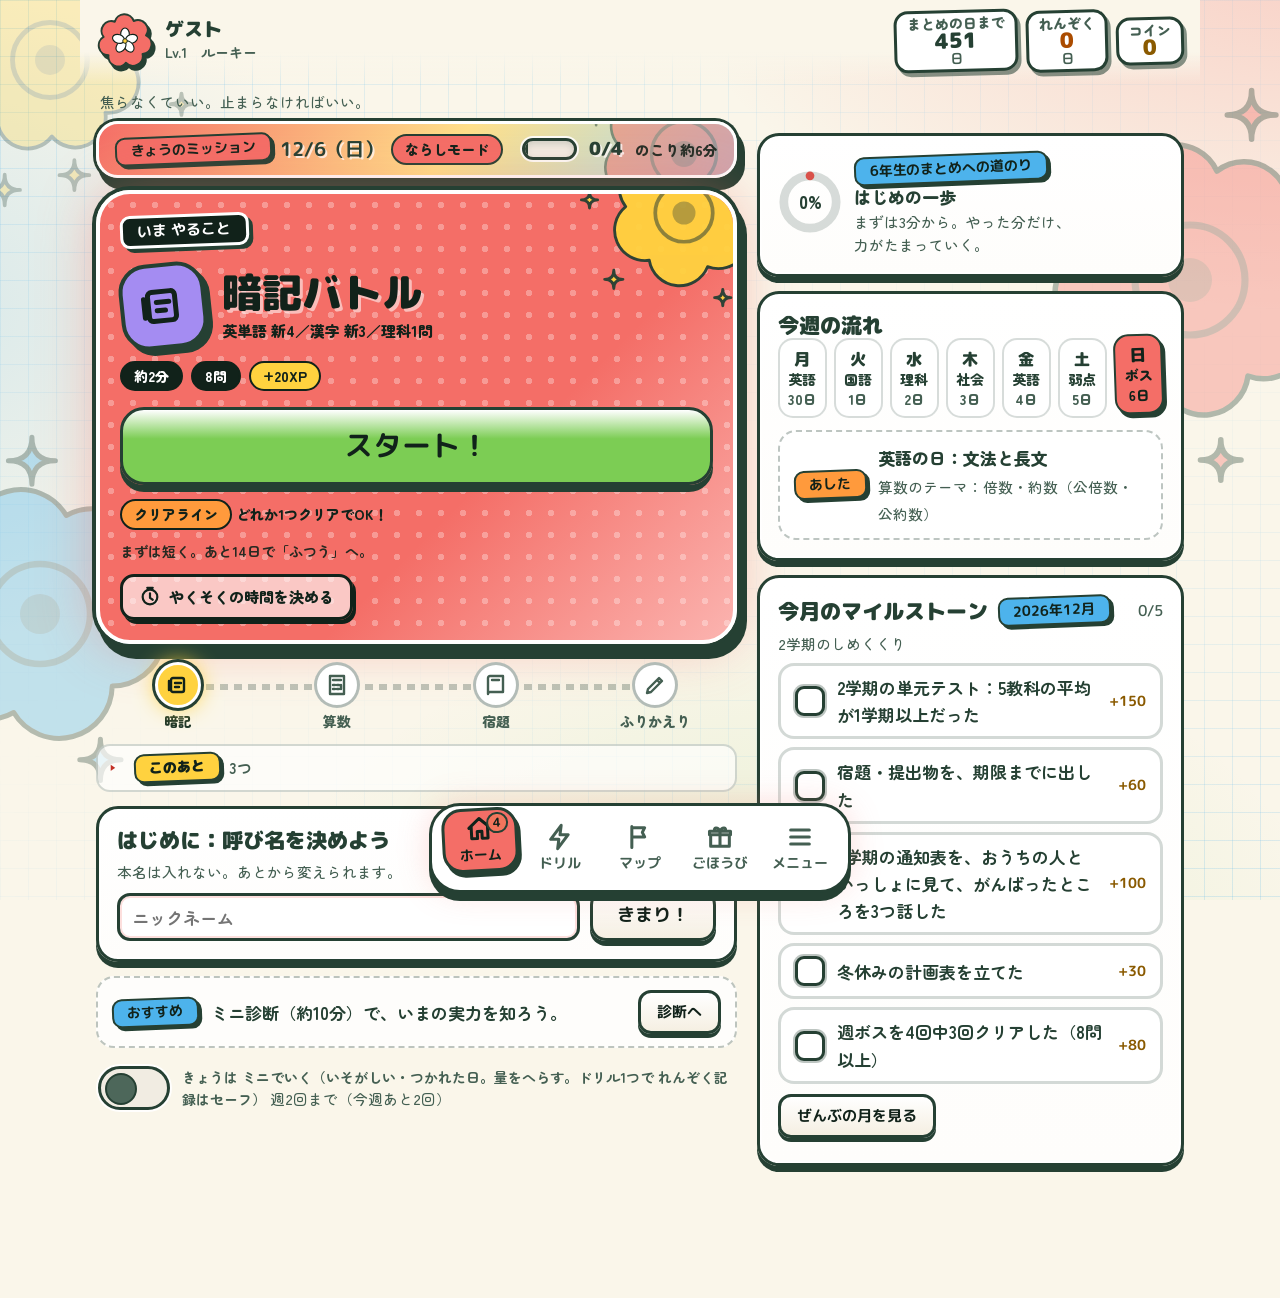
==== commit 04ea1fae: "まなびクエスト：見た目を「ノートと はなまる」に（作業中） Co-Authored-By: Claude Opus 5.5 <noreply@anthropic.com> Claude-Session" ====
--- a/shogaku/index.html
+++ b/shogaku/index.html
@@ -7,20 +7,20 @@
 <meta name="mobile-web-app-capable" content="yes">
 <meta name="apple-mobile-web-app-status-bar-style" content="default">
 <meta name="apple-mobile-web-app-title" content="まなびクエスト">
-<meta name="theme-color" content="#f3f2f8">
+<meta name="theme-color" content="#faf6ea">
 <meta name="color-scheme" content="light">
-<script>try{var s=JSON.parse(localStorage.getItem('sakuraQuest.v1')||'{}'),B={normal:'#f3f2f8',soft:'#fdf3ec',neon:'#0c0920',night:'#171b2b',pop:'#f6f7fb'},h=document.documentElement,t=B[s.theme]?s.theme:'normal';h.setAttribute('data-theme',t);if(s.team)h.setAttribute('data-team',s.team);var m=document.querySelector('meta[name=theme-color]');if(m)m.setAttribute('content',B[t]);var d=(t=='neon'||t=='night'),c=document.querySelector('meta[name=color-scheme]'),b=document.querySelector('meta[name=apple-mobile-web-app-status-bar-style]');if(c)c.setAttribute('content',d?'dark':'light');if(b)b.setAttribute('content',d?'black-translucent':'default')}catch(e){}</script>
-<link rel="apple-touch-icon" sizes="180x180" href="[data-uri]">
-<link rel="icon" type="image/png" href="[data-uri]">
+<script>try{var s=JSON.parse(localStorage.getItem('manabiQuest.v1')||'{}'),B={normal:'#faf6ea',soft:'#fdf3ec',neon:'#0a1714',night:'#17372a',pop:'#fbfaf6'},h=document.documentElement,t=B[s.theme]?s.theme:'normal';h.setAttribute('data-theme',t);if(s.team)h.setAttribute('data-team',s.team);var m=document.querySelector('meta[name=theme-color]');if(m)m.setAttribute('content',B[t]);var d=(t=='neon'||t=='night'),c=document.querySelector('meta[name=color-scheme]'),b=document.querySelector('meta[name=apple-mobile-web-app-status-bar-style]');if(c)c.setAttribute('content',d?'dark':'light');if(b)b.setAttribute('content',d?'black-translucent':'default')}catch(e){}</script>
+<link rel="apple-touch-icon" sizes="180x180" href="[data-uri]">
+<link rel="icon" type="image/png" href="[data-uri]">
 <link rel="preconnect" href="https://fonts.googleapis.com">
 <link rel="preconnect" href="https://fonts.gstatic.com" crossorigin>
-<link rel="stylesheet" href="https://fonts.googleapis.com/css2?family=RocknRoll+One&family=Zen+Maru+Gothic:wght@500;700;900&display=swap">
+<link rel="stylesheet" href="https://fonts.googleapis.com/css2?family=M+PLUS+Rounded+1c:wght@800;900&family=Zen+Maru+Gothic:wght@500;700;900&display=swap">
 <style>/* ===== さくらクエスト：インクバトル風UI（ななめラベル／太いフチと影）。色は「色のもと（--変数）」だけで決め、テーマ（ふつう・やさしい・ネオン・よる・くっきり）で値を入れかえる ===== */
 /* ===== 色のもと（トークン）。画面の色は、ここの値だけで変わる。はじめの設定は「ふつう」（:root）。ほかは html[data-theme=…] で入れかえる。
    変数を足すときは、5テーマぜんぶに入れる（tests/theme.test.mjs が、そろっているか・文字が読めるかを確かめる） ===== */
 /* ---- ふつう（はじめの設定） ---- */
 :root{
- --f-d:"RocknRoll One","Dela Gothic One","Hiragino Maru Gothic ProN","Hiragino Kaku Gothic ProN","Noto Sans CJK JP","IPAGothic",sans-serif;
+ --f-d:"M PLUS Rounded 1c","Zen Maru Gothic","Hiragino Maru Gothic ProN","Hiragino Kaku Gothic ProN","Noto Sans CJK JP","IPAGothic",sans-serif;
  --f-b:"Zen Maru Gothic","Hiragino Maru Gothic ProN","Hiragino Sans","Noto Sans CJK JP","IPAGothic",sans-serif;
  --sat:env(safe-area-inset-top,0px);--sab:env(safe-area-inset-bottom,0px);
  --dock:84px;
@@ -28,176 +28,176 @@
  --team:var(--t-pink);--team2:var(--t-pink2);--teamd:var(--t-pinkd);--team-rgb:var(--t-pink-rgb);--team-t:var(--t-pink-t);
  color-scheme:light;
  /* 地・カード・パネル・文字 */
- --bg:#f3f2f8;--bg0:rgba(243,242,248,0);--pn:#fbfaff;--pn2:#ffffff;--pa:#ece7f8;--pa2:#f7f4ff;--tx:#2b2540;--tx2:#524c6b;--mu:#645e7e;--tx-hi:#1f1a33;
+ --bg:#faf6ea;--bg0:rgba(250,246,234,0);--pn:#fefdfb;--pn2:#ffffff;--pa:#f7f3e8;--pa2:#fcfbf7;--tx:#254033;--tx2:#445f52;--mu:#4d675a;--tx-hi:#1a3327;
  /* 線・影・うすい重ね・入力欄・ゲージの溝 */
- --ink:#2b2540;--ink-rgb:43,37,64;--on:#1f1a33;--line-rgb:43,37,64;--bd-hi:var(--ink);--sunk-a:rgba(255,255,255,.88);--sunk-b:rgba(255,255,255,.78);
+ --ink:#254033;--ink-rgb:37,64,51;--on:#11221a;--line-rgb:37,64,51;--bd-hi:var(--ink);--sunk-a:rgba(255,255,255,.88);--sunk-b:rgba(255,255,255,.78);
  --sunk-c:rgba(255,255,255,.65);--sunk-d:rgba(255,255,255,.78);--say-bg:rgba(var(--team-rgb),.14);--exp-bg:rgba(255,210,63,.24);
- --in-hl:rgba(255,255,255,.8);--in-ring:rgba(var(--team-rgb),.25);--track:#e7e2f1;--track-ring:rgba(255,255,255,.9);
- --tank-in:inset 0 3px 6px rgba(43,37,64,.16);--field:#ffffff;--field-ring:rgba(var(--team-rgb),.22);--code-bg:#f5f3fa;--arrow:var(--ink);
- --dot:rgba(43,37,64,.07);--dot-bg:#ffffff;
+ --in-hl:rgba(255,255,255,.8);--in-ring:rgba(var(--team-rgb),.25);--track:#f1ece2;--track-ring:rgba(255,255,255,.9);
+ --tank-in:inset 0 3px 6px rgba(37,64,51,.16);--field:#ffffff;--field-ring:rgba(var(--team-rgb),.22);--code-bg:#faf8f3;--arrow:var(--ink);
+ --dot:rgba(var(--t-cyan-rgb),.2);--dot-bg:#ffffff;
  /* ボタン・ゲージ・ドック */
- --btn-a:#ffffff;--btn-b:#e6e0f7;--fn-a:#ddd3f8;--fn-b:#c1b2ee;--ghost-bg:rgba(255,255,255,.7);--ghost-sh:rgba(43,37,64,.3);--dis-filter:grayscale(1);
- --dis-op:.5;--dim-filter:grayscale(.8);--dim-op:.45;--pl-bg:#ffffff;--pl-sh:rgba(43,37,64,.55);--lcd:#f7fbf4;--lcd-tx:var(--on);--lcd-glow:none;
- --lcd-caret:var(--team);--lcd-sh:inset 0 0 0 2px rgba(255,255,255,.9),inset 0 5px 12px rgba(43,37,64,.14);--dock-bg:#ffffff;--nb-tx:var(--on);
+ --btn-a:#ffffff;--btn-b:#f5efe2;--fn-a:#f2ebd9;--fn-b:#e8d9b9;--ghost-bg:rgba(255,255,255,.7);--ghost-sh:rgba(37,64,51,.3);--dis-filter:grayscale(1);
+ --dis-op:.5;--dim-filter:grayscale(.8);--dim-op:.45;--pl-bg:#ffffff;--pl-sh:rgba(37,64,51,.55);--lcd:#f7fbf4;--lcd-tx:var(--on);--lcd-glow:none;
+ --lcd-caret:var(--team);--lcd-sh:inset 0 0 0 2px rgba(255,255,255,.9),inset 0 5px 12px rgba(37,64,51,.14);--dock-bg:#ffffff;--nb-tx:var(--on);
  --lbp-tx:var(--on);
  /* 帯・カードの色（ミッション・問題カード・ステージ・シート） */
- --hero-a:var(--team);--hero-b:#c4b4f2;--hero-c:#9ccbf4;--hero-tx:var(--on);--hero-tsh:none;--q-a:#ffffff;--q-b:#faf8ff;
- --q-stripe:rgba(var(--team-rgb),.08);--stn-a:#fff1f7;--stn-b:#ffd8e8;--std-a:#f2fbf6;--std-b:#d9f2e3;--sh-a:#ffffff;--sh-b:#f6f2fd;
+ --hero-a:var(--team);--hero-b:#ffe08a;--hero-c:#a9dcf7;--hero-tx:var(--on);--hero-tsh:none;--q-a:#ffffff;--q-b:#fdfcfa;
+ --q-stripe:rgba(var(--t-cyan-rgb),.3);--stn-a:#fff1f1;--stn-b:#ffdad8;--std-a:#f2fbf6;--std-b:#d9f2e3;--sh-a:#ffffff;--sh-b:#fbf9f4;
  --panel-dk:rgba(255,255,255,.82);--now-stripe:rgba(255,255,255,.3);
  /* 帯の色（ごほうび・ツッコミ・全クリ・せいかい・ざんねん） */
- --cta-a:#c3f1d7;--cta-b:#8fe0b2;--cta-c:#6cd197;--cta-tx:#123d2a;--tsk-a:#c9b9f7;--tsk-b:#e9a6e0;--tsk-c:#ff9ec2;--tsk-tx:var(--on);--clr-a:#ffd23f;
- --clr-b:#ff9a3c;--clr-c:#f4679d;--fok-a:#d0f4df;--fok-b:#7fd6a7;--fok-tx:#123d2a;--fng-a:#ffd0d6;--fng-b:#f28b9a;--fng-tx:var(--on);
+ --cta-a:#c3f1d7;--cta-b:#8fe0b2;--cta-c:#6cd197;--cta-tx:#183728;--tsk-a:#cfeccf;--tsk-b:#ffe49a;--tsk-c:#ffb3a8;--tsk-tx:var(--on);--clr-a:#ffd23f;
+ --clr-b:#ff9a3c;--clr-c:#f46e67;--fok-a:#d0f4df;--fok-b:#7fd6a7;--fok-tx:#183728;--fng-a:#ffd8d0;--fng-b:#f29b8b;--fng-tx:var(--on);
  /* 答えのボタン・結果・プレイヤーの細部 */
- --ch1-a:#ffc0d8;--ch1-b:#f4679d;--ch2-a:#c4e7fa;--ch2-b:#4db3ec;--ch3-a:#d6f1c6;--ch3-b:#7ccd54;--ch4-a:#ffdcb8;--ch4-b:#ff9a3c;--okc-a:#cdf3dd;
- --okc-b:#6fcf9f;--ngc-a:#fbd0d6;--ngc-b:#ef8896;--ngc-tx:var(--on);--optok:#dcf6e6;--optng:#fde2e6;--rkS-a:#fff3b8;--rkS-b:#ffd23f;--rkS-c:#ff9a3c;
- --rkC:#cfc6ea;--bdon-ta:.6;--bdon-b:rgba(255,255,255,.85);--sel-bd:var(--teamd);--seg-cur:var(--yellow);--seg-ng2:#d9606f;
- --seg-ok-glow:rgba(60,196,136,.7);--hp-glow:none;--hp-x-tx:#c2bbd0;--hp-x-bg:#ebe7f3;--on-green:var(--on);--rbn-stroke:3px;--cnt-sh:none;--qt-sh:none;
+ --ch1-a:#ffc3c0;--ch1-b:#f46e67;--ch2-a:#c4e7fa;--ch2-b:#4db3ec;--ch3-a:#d6f1c6;--ch3-b:#7ccd54;--ch4-a:#ffdcb8;--ch4-b:#ff9a3c;--okc-a:#cdf3dd;
+ --okc-b:#6fcf9f;--ngc-a:#fbd7d0;--ngc-b:#ef9988;--ngc-tx:var(--on);--optok:#dcf6e6;--optng:#fde6e2;--rkS-a:#fff3b8;--rkS-b:#ffd23f;--rkS-c:#ff9a3c;
+ --rkC:#eadfc6;--bdon-ta:.6;--bdon-b:rgba(255,255,255,.85);--sel-bd:var(--teamd);--seg-cur:var(--yellow);--seg-ng2:#d97460;
+ --seg-ok-glow:rgba(60,196,136,.7);--hp-glow:none;--hp-x-tx:#d0cabb;--hp-x-bg:#f3efe7;--on-green:var(--on);--rbn-stroke:3px;--cnt-sh:none;--qt-sh:none;
  --tsh:rgba(255,255,255,.75);--tsh2:rgba(255,255,255,.5);
  /* マップ・背景・飛沫・グラフ */
- --tl-bg:rgba(43,37,64,.07);--tl-bd:rgba(43,37,64,.1);--tl-fut-bg:transparent;--tl-fut-bd:rgba(43,37,64,.3);--tl-mis-bg:rgba(43,37,64,.16);
- --tl-mis-bd:rgba(43,37,64,.08);--scrim-a:rgba(43,37,64,.55);--scrim-b:rgba(43,37,64,.5);--blob-ta:.30;--blob-tp:.24;--blob-b:rgba(77,179,236,.22);
+ --tl-bg:rgba(37,64,51,.07);--tl-bd:rgba(37,64,51,.1);--tl-fut-bg:transparent;--tl-fut-bd:rgba(37,64,51,.3);--tl-mis-bg:rgba(37,64,51,.16);
+ --tl-mis-bd:rgba(37,64,51,.08);--scrim-a:rgba(37,64,51,.55);--scrim-b:rgba(37,64,51,.5);--blob-ta:.30;--blob-tp:.24;--blob-b:rgba(77,179,236,.22);
  --blob-c:rgba(124,205,84,.18);--blob-b2:rgba(77,179,236,.2);--glowk:.8;--spl1:.34;--spl2:.32;--spl3:.3;--spl4:.28;--ring-arc:var(--teamd);
  --hl-line:#d99200;
  /* アクセント色：ぬり／文字用（-t）／ボタンの上（-hi）・下（-lo） */
- --pink:#f4679d;--pink-t:#c2255c;--cyan:#4db3ec;--cyan-t:#0f6ca9;--lime:#7ccd54;--lime-t:#2d7510;--orange:#ff9a3c;--orange-t:#ab4c00;--purple:#9b7df0;
- --purple-t:#6a40d8;--yellow:#ffd23f;--yellow-t:#8a5a00;--red:#f25c6e;--red-t:#c0283a;--green:#3cc488;--green-t:#107648;--sou:#a48cf2;--sou-t:#6a40d8;
- --lime-hi:#b7e4a1;--cyan-hi:#9dd5f5;--yellow-hi:#ffe695;--red-hi:#f8a5af;--lime-lo:#63a443;--cyan-lo:#3e8fbd;--yellow-lo:#cca832;--green-lo:#309d6d;
+ --pink:#f46e67;--pink-t:#c22f25;--cyan:#4db3ec;--cyan-t:#0f6ca9;--lime:#7ccd54;--lime-t:#2d7510;--orange:#ff9a3c;--orange-t:#ab4c00;--purple:#9b7df0;
+ --purple-t:#6a40d8;--yellow:#ffd23f;--yellow-t:#8a5a00;--red:#f2755c;--red-t:#af3c24;--green:#3cc488;--green-t:#107648;--sou:#a48cf2;--sou-t:#6a40d8;
+ --lime-hi:#b7e4a1;--cyan-hi:#9dd5f5;--yellow-hi:#ffe695;--red-hi:#f8b3a5;--lime-lo:#63a443;--cyan-lo:#3e8fbd;--yellow-lo:#cca832;--green-lo:#309d6d;
  /* チームカラー5色（設定で選ぶ）：色／うすい色／こい色／rgb／文字用 */
- --t-pink:#f4679d;--t-pink2:#fbb0cd;--t-pinkd:#d94a82;--t-pink-rgb:244,103,157;--t-pink-t:#c2255c;--t-lime:#7ccd54;--t-lime2:#b8e8a0;--t-limed:#5fb337;
+ --t-pink:#f46e67;--t-pink2:#fbb4b0;--t-pinkd:#d9514a;--t-pink-rgb:244,110,103;--t-pink-t:#c22f25;--t-lime:#7ccd54;--t-lime2:#b8e8a0;--t-limed:#5fb337;
  --t-lime-rgb:124,205,84;--t-lime-t:#2d7510;--t-cyan:#4db3ec;--t-cyan2:#a9daf6;--t-cyand:#2f95d1;--t-cyan-rgb:77,179,236;--t-cyan-t:#0f6ca9;
  --t-orange:#ff9a3c;--t-orange2:#ffc88c;--t-oranged:#e07d1c;--t-orange-rgb:255,154,60;--t-orange-t:#ab4c00;--t-purple:#9b7df0;--t-purple2:#cabcf7;
  --t-purpled:#7b5cdb;--t-purple-rgb:155,125,240;--t-purple-t:#6a40d8;
 }
 /* ---- やさしい（クリーム地のパステル） ---- */
 html[data-theme=soft]{color-scheme:light;
- --bg:#fdf3ec;--bg0:rgba(253,243,236,0);--pn:#fffaf6;--pn2:#ffffff;--pa:#f3ebfb;--pa2:#fcf8ff;--tx:#4a3a52;--tx2:#6a5973;--mu:#706078;--tx-hi:#3f2c47;
- --ink:#5a4664;--ink-rgb:90,70,100;--on:#3f2c47;--line-rgb:90,70,100;--bd-hi:var(--ink);--sunk-a:rgba(255,255,255,.82);--sunk-b:rgba(255,255,255,.72);
+ --bg:#fdf3ec;--bg0:rgba(253,243,236,0);--pn:#fffaf6;--pn2:#ffffff;--pa:#f9f5ed;--pa2:#fdfcfa;--tx:#3a5246;--tx2:#4e6559;--mu:#4e6158;--tx-hi:#2c473a;
+ --ink:#466455;--ink-rgb:70,100,85;--on:#2c473a;--line-rgb:70,100,85;--bd-hi:var(--ink);--sunk-a:rgba(255,255,255,.82);--sunk-b:rgba(255,255,255,.72);
  --sunk-c:rgba(255,255,255,.6);--sunk-d:rgba(255,255,255,.72);--say-bg:rgba(var(--team-rgb),.14);--exp-bg:rgba(255,226,122,.28);
- --in-hl:rgba(255,255,255,.8);--in-ring:rgba(var(--team-rgb),.25);--track:#f5e7ee;--track-ring:rgba(255,255,255,.9);
- --tank-in:inset 0 3px 6px rgba(90,70,100,.16);--field:#ffffff;--field-ring:rgba(var(--team-rgb),.22);--code-bg:#fbf4f7;--arrow:var(--ink);
- --dot:rgba(90,70,100,.08);--dot-bg:#ffffff;
- --btn-a:#ffffff;--btn-b:#efe6fb;--fn-a:#e8defb;--fn-b:#cdbff1;--ghost-bg:rgba(255,255,255,.65);--ghost-sh:rgba(90,70,100,.3);
- --dis-filter:grayscale(1);--dis-op:.5;--dim-filter:grayscale(.8);--dim-op:.45;--pl-bg:#ffffff;--pl-sh:rgba(90,70,100,.6);--lcd:#f9fff6;
- --lcd-tx:var(--on);--lcd-glow:none;--lcd-caret:var(--team);--lcd-sh:inset 0 0 0 2px rgba(255,255,255,.9),inset 0 5px 12px rgba(90,70,100,.14);
+ --in-hl:rgba(255,255,255,.8);--in-ring:rgba(var(--team-rgb),.25);--track:#f5e7e7;--track-ring:rgba(255,255,255,.9);
+ --tank-in:inset 0 3px 6px rgba(70,100,85,.16);--field:#ffffff;--field-ring:rgba(var(--team-rgb),.22);--code-bg:#fbf4f4;--arrow:var(--ink);
+ --dot:rgba(var(--t-cyan-rgb),.2);--dot-bg:#ffffff;
+ --btn-a:#ffffff;--btn-b:#f8f3e9;--fn-a:#f6f0e3;--fn-b:#ebdec4;--ghost-bg:rgba(255,255,255,.65);--ghost-sh:rgba(70,100,85,.3);
+ --dis-filter:grayscale(1);--dis-op:.5;--dim-filter:grayscale(.8);--dim-op:.45;--pl-bg:#ffffff;--pl-sh:rgba(70,100,85,.6);--lcd:#f9fff6;
+ --lcd-tx:var(--on);--lcd-glow:none;--lcd-caret:var(--team);--lcd-sh:inset 0 0 0 2px rgba(255,255,255,.9),inset 0 5px 12px rgba(70,100,85,.14);
  --dock-bg:#ffffff;--nb-tx:var(--on);--lbp-tx:var(--on);
- --hero-a:var(--team2);--hero-b:#efe4ff;--hero-c:#dcefff;--hero-tx:var(--on);--hero-tsh:none;--q-a:#ffffff;--q-b:#fdf5fa;
- --q-stripe:rgba(var(--team-rgb),.08);--stn-a:#fff5f9;--stn-b:#ffe4ee;--std-a:#f6fcf8;--std-b:#e6f6ec;--sh-a:#ffffff;--sh-b:#fdf1f5;
+ --hero-a:var(--team2);--hero-b:#fff0b8;--hero-c:#d6eefb;--hero-tx:var(--on);--hero-tsh:none;--q-a:#ffffff;--q-b:#fcfaf6;
+ --q-stripe:rgba(var(--t-cyan-rgb),.3);--stn-a:#fff5f5;--stn-b:#ffe6e4;--std-a:#f6fcf8;--std-b:#e6f6ec;--sh-a:#ffffff;--sh-b:#fdf2f1;
  --panel-dk:rgba(255,255,255,.82);--now-stripe:rgba(255,255,255,.3);
- --cta-a:#d9f6e4;--cta-b:#b5ebcb;--cta-c:#9fe3bb;--cta-tx:#1f4a36;--tsk-a:#dbcffb;--tsk-b:#f2cdec;--tsk-c:#ffc9dd;--tsk-tx:var(--on);--clr-a:#ffe27a;
- --clr-b:#ffc48f;--clr-c:#f7a3c0;--fok-a:#e2f8ea;--fok-b:#a6e3c0;--fok-tx:#1f4a36;--fng-a:#ffe0e4;--fng-b:#f5aab3;--fng-tx:var(--on);
- --ch1-a:#ffdcea;--ch1-b:#f7a3c0;--ch2-a:#e0f3fc;--ch2-b:#a6dcf5;--ch3-a:#e9f8da;--ch3-b:#b9e6a0;--ch4-a:#ffe9d2;--ch4-b:#ffc48f;--okc-a:#d9f7e5;
- --okc-b:#8fdcae;--ngc-a:#fbd8dc;--ngc-b:#f19aa6;--ngc-tx:var(--on);--optok:#e0f7e9;--optng:#fde6e9;--rkS-a:#fff8d6;--rkS-b:#ffe27a;--rkS-c:#ffc48f;
- --rkC:#d9d1ee;--bdon-ta:.55;--bdon-b:rgba(255,255,255,.85);--sel-bd:var(--teamd);--seg-cur:var(--yellow);--seg-ng2:#e07583;
- --seg-ok-glow:rgba(143,220,174,.9);--hp-glow:none;--hp-x-tx:#cbbfd0;--hp-x-bg:#efe6ee;--on-green:var(--on);--rbn-stroke:3px;--cnt-sh:none;
+ --cta-a:#d9f6e4;--cta-b:#b5ebcb;--cta-c:#9fe3bb;--cta-tx:#214835;--tsk-a:#dff3dc;--tsk-b:#fff0b8;--tsk-c:#ffcfc7;--tsk-tx:var(--on);--clr-a:#ffe27a;
+ --clr-b:#ffc48f;--clr-c:#f7a9a3;--fok-a:#e2f8ea;--fok-b:#a6e3c0;--fok-tx:#214835;--fng-a:#ffe5e0;--fng-b:#f5b7aa;--fng-tx:var(--on);
+ --ch1-a:#ffdedc;--ch1-b:#f7a9a3;--ch2-a:#e0f3fc;--ch2-b:#a6dcf5;--ch3-a:#e9f8da;--ch3-b:#b9e6a0;--ch4-a:#ffe9d2;--ch4-b:#ffc48f;--okc-a:#d9f7e5;
+ --okc-b:#8fdcae;--ngc-a:#fbded8;--ngc-b:#f1a89a;--ngc-tx:var(--on);--optok:#e0f7e9;--optng:#fdeae6;--rkS-a:#fff8d6;--rkS-b:#ffe27a;--rkS-c:#ffc48f;
+ --rkC:#eee4d1;--bdon-ta:.55;--bdon-b:rgba(255,255,255,.85);--sel-bd:var(--teamd);--seg-cur:var(--yellow);--seg-ng2:#e08775;
+ --seg-ok-glow:rgba(143,220,174,.9);--hp-glow:none;--hp-x-tx:#d0cabf;--hp-x-bg:#efece6;--on-green:var(--on);--rbn-stroke:3px;--cnt-sh:none;
  --qt-sh:none;--tsh:rgba(255,255,255,.7);--tsh2:rgba(255,255,255,.5);
- --tl-bg:rgba(90,70,100,.07);--tl-bd:rgba(90,70,100,.1);--tl-fut-bg:transparent;--tl-fut-bd:rgba(90,70,100,.32);--tl-mis-bg:rgba(90,70,100,.16);
- --tl-mis-bd:rgba(90,70,100,.08);--scrim-a:rgba(90,70,100,.5);--scrim-b:rgba(90,70,100,.45);--blob-ta:.40;--blob-tp:.32;--blob-b:rgba(166,220,245,.36);
+ --tl-bg:rgba(70,100,85,.07);--tl-bd:rgba(70,100,85,.1);--tl-fut-bg:transparent;--tl-fut-bd:rgba(70,100,85,.32);--tl-mis-bg:rgba(70,100,85,.16);
+ --tl-mis-bd:rgba(70,100,85,.08);--scrim-a:rgba(70,100,85,.5);--scrim-b:rgba(70,100,85,.45);--blob-ta:.40;--blob-tp:.32;--blob-b:rgba(166,220,245,.36);
  --blob-c:rgba(185,230,160,.30);--blob-b2:rgba(166,220,245,.34);--glowk:.78;--spl1:.42;--spl2:.40;--spl3:.36;--spl4:.34;--ring-arc:var(--teamd);
  --hl-line:#d99a00;
- --pink:#f7a3c0;--pink-t:#ba366c;--cyan:#a6dcf5;--cyan-t:#1a6e9c;--lime:#b9e6a0;--lime-t:#30762a;--orange:#ffc48f;--orange-t:#ab4f0a;--purple:#cfbcf7;
- --purple-t:#7652c2;--yellow:#ffe27a;--yellow-t:#945d00;--red:#f59aa5;--red-t:#b8334a;--green:#8fdcae;--green-t:#1c764d;--sou:#cfbcf7;--sou-t:#7652c2;
- --lime-hi:#e6f8d6;--cyan-hi:#dcf1fb;--yellow-hi:#fff8d6;--red-hi:#ffd3d9;--lime-lo:#9fd884;--cyan-lo:#7ec3e8;--yellow-lo:#f2bf3a;--green-lo:#5cc98f;
- --t-pink:#f7a3c0;--t-pink2:#ffd3e3;--t-pinkd:#e68bb0;--t-pink-rgb:247,163,192;--t-pink-t:#ba366c;--t-lime:#b9e6a0;--t-lime2:#dcf3c8;--t-limed:#93cf78;
+ --pink:#f7a9a3;--pink-t:#ba3b36;--cyan:#a6dcf5;--cyan-t:#1a6e9c;--lime:#b9e6a0;--lime-t:#30762a;--orange:#ffc48f;--orange-t:#ab4f0a;--purple:#cfbcf7;
+ --purple-t:#7652c2;--yellow:#ffe27a;--yellow-t:#945d00;--red:#f5a99a;--red-t:#b84633;--green:#8fdcae;--green-t:#1c764d;--sou:#cfbcf7;--sou-t:#7652c2;
+ --lime-hi:#e6f8d6;--cyan-hi:#dcf1fb;--yellow-hi:#fff8d6;--red-hi:#ffdad3;--lime-lo:#9fd884;--cyan-lo:#7ec3e8;--yellow-lo:#f2bf3a;--green-lo:#5cc98f;
+ --t-pink:#f7a9a3;--t-pink2:#ffd6d3;--t-pinkd:#e68f8b;--t-pink-rgb:247,169,163;--t-pink-t:#ba3b36;--t-lime:#b9e6a0;--t-lime2:#dcf3c8;--t-limed:#93cf78;
  --t-lime-rgb:185,230,160;--t-lime-t:#30762a;--t-cyan:#a6dcf5;--t-cyan2:#d3eefb;--t-cyand:#7bc3e6;--t-cyan-rgb:166,220,245;--t-cyan-t:#1a6e9c;
  --t-orange:#ffc48f;--t-orange2:#ffe2c4;--t-oranged:#f5a566;--t-orange-rgb:255,196,143;--t-orange-t:#ab4f0a;--t-purple:#cfbcf7;--t-purple2:#e6dcfb;
  --t-purpled:#b39ced;--t-purple-rgb:207,188,247;--t-purple-t:#7652c2;
 }
 /* ---- ネオン（暗い地にあざやかな光。はじめの版） ---- */
 html[data-theme=neon]{color-scheme:dark;
- --bg:#0c0920;--bg0:rgba(12,9,32,0);--pn:#231a63;--pn2:#2d2380;--pa:#201865;--pa2:#2b2180;--tx:#f6f3ff;--tx2:#c4bdf2;--mu:#8e86cc;--tx-hi:#ffffff;
- --ink:#000000;--ink-rgb:0,0,0;--on:#16001f;--line-rgb:255,255,255;--bd-hi:#ffffff;--sunk-a:rgba(0,0,0,.35);--sunk-b:rgba(0,0,0,.3);
- --sunk-c:rgba(0,0,0,.22);--sunk-d:rgba(10,6,40,.7);--say-bg:rgba(0,0,0,.3);--exp-bg:rgba(0,0,0,.35);--in-hl:rgba(255,255,255,.12);
- --in-ring:rgba(255,255,255,.18);--track:#07041a;--track-ring:rgba(255,255,255,.18);--tank-in:inset 0 3px 6px rgba(0,0,0,.7);--field:#0a0724;
- --field-ring:rgba(255,255,255,.22);--code-bg:#06041a;--arrow:#ffffff;--dot:rgba(255,255,255,.07);--dot-bg:#1a1348;
- --btn-a:#ffffff;--btn-b:#d9d2ff;--fn-a:#a9a0e8;--fn-b:#7f72d4;--ghost-bg:rgba(0,0,0,.32);--ghost-sh:rgba(0,0,0,.6);
+ --bg:#0a1714;--bg0:rgba(10,23,20,0);--pn:#1f453c;--pn2:#2f534a;--pa:#1f453c;--pa2:#2e5249;--tx:#ffffff;--tx2:#e2f5f0;--mu:#abd0c7;--tx-hi:#ffffff;
+ --ink:#000000;--ink-rgb:0,0,0;--on:#08110f;--line-rgb:255,255,255;--bd-hi:#ffffff;--sunk-a:rgba(0,0,0,.35);--sunk-b:rgba(0,0,0,.3);
+ --sunk-c:rgba(0,0,0,.22);--sunk-d:rgba(11,25,22,.7);--say-bg:rgba(0,0,0,.3);--exp-bg:rgba(0,0,0,.35);--in-hl:rgba(255,255,255,.12);
+ --in-ring:rgba(255,255,255,.18);--track:#07110e;--track-ring:rgba(255,255,255,.18);--tank-in:inset 0 3px 6px rgba(0,0,0,.7);--field:#0b1814;
+ --field-ring:rgba(255,255,255,.22);--code-bg:#07110e;--arrow:#ffffff;--dot:rgba(255,255,255,.07);--dot-bg:#17322b;
+ --btn-a:#ffffff;--btn-b:#ddf4ee;--fn-a:#b3d5cc;--fn-b:#89bdb0;--ghost-bg:rgba(0,0,0,.32);--ghost-sh:rgba(0,0,0,.6);
  --dis-filter:grayscale(1) brightness(.6);--dis-op:1;--dim-filter:grayscale(.8) brightness(.55);--dim-op:1;--pl-bg:#000000;--pl-sh:rgba(0,0,0,.7);
- --lcd:#06031a;--lcd-tx:var(--lime);--lcd-glow:0 0 12px rgba(184,255,0,.6);--lcd-caret:var(--lime);
- --lcd-sh:inset 0 0 0 2px rgba(255,255,255,.2),inset 0 5px 14px rgba(0,0,0,.8);--dock-bg:#08051c;--nb-tx:#ffffff;--lbp-tx:#ffffff;
- --hero-a:var(--teamd);--hero-b:#2b1b86;--hero-c:#1b1458;--hero-tx:#ffffff;--hero-tsh:1px 1px 0 #000;--q-a:#32279a;--q-b:#241b72;
- --q-stripe:rgba(255,255,255,.06);--stn-a:#3b2cb0;--stn-b:#2a1f85;--std-a:#1f1a58;--std-b:#18134a;--sh-a:#2d2290;--sh-b:#1b1458;--panel-dk:#0f0a33;
+ --lcd:#07100e;--lcd-tx:var(--lime);--lcd-glow:0 0 12px rgba(184,255,0,.6);--lcd-caret:var(--lime);
+ --lcd-sh:inset 0 0 0 2px rgba(255,255,255,.2),inset 0 5px 14px rgba(0,0,0,.8);--dock-bg:#081210;--nb-tx:#ffffff;--lbp-tx:#ffffff;
+ --hero-a:var(--teamd);--hero-b:#2e5249;--hero-c:#1b3c33;--hero-tx:#ffffff;--hero-tsh:1px 1px 0 #000;--q-a:#31564c;--q-b:#234e43;
+ --q-stripe:rgba(255,255,255,.06);--stn-a:#345d53;--stn-b:#2f544b;--std-a:#1c3f36;--std-b:#17332c;--sh-a:#335b51;--sh-b:#1b3c33;--panel-dk:#0f221d;
  --now-stripe:rgba(255,255,255,.16);
- --cta-a:#8cffbf;--cta-b:#2fe58a;--cta-c:#19d97a;--cta-tx:#02210f;--tsk-a:#6d28d9;--tsk-b:#c026d3;--tsk-c:#ff3d9a;--tsk-tx:#ffffff;--clr-a:#ffe81a;
- --clr-b:#ff8f1f;--clr-c:#ff3d9a;--fok-a:#52f593;--fok-b:#10b866;--fok-tx:#02210f;--fng-a:#ff7390;--fng-b:#c4183f;--fng-tx:#ffffff;
- --ch1-a:#ff8ac4;--ch1-b:#ff3d9a;--ch2-a:#8ff2ff;--ch2-b:#1ee6ff;--ch3-a:#dcff5c;--ch3-b:#b8ff00;--ch4-a:#ffc27a;--ch4-b:#ff8f1f;--okc-a:#9dffb8;
- --okc-b:#25e06f;--ngc-a:#7a2a55;--ngc-b:#531440;--ngc-tx:#ffd0df;--optok:#0c8a4b;--optng:#8a1636;--rkS-a:#fff3a0;--rkS-b:#ffd400;--rkS-c:#ff8f1f;
- --rkC:#9d93da;--bdon-ta:.45;--bdon-b:rgba(0,0,0,.3);--sel-bd:var(--team);--seg-cur:#ffffff;--seg-ng2:#8a1030;--seg-ok-glow:rgba(52,240,138,.75);
- --hp-glow:0 0 6px var(--red);--hp-x-tx:#3a2a55;--hp-x-bg:#150f35;--on-green:#042814;--rbn-stroke:0px;--cnt-sh:2px 2px 0 #000;
+ --cta-a:#8cffbf;--cta-b:#2fe58a;--cta-c:#19d97a;--cta-tx:#091311;--tsk-a:#0b8a6f;--tsk-b:#b8860b;--tsk-c:#ff4d4a;--tsk-tx:#ffffff;--clr-a:#ffe81a;
+ --clr-b:#ff8f1f;--clr-c:#ff3f3d;--fok-a:#52f593;--fok-b:#0d9352;--fok-tx:#091311;--fng-a:#ff735f;--fng-b:#9d2413;--fng-tx:#ffffff;
+ --ch1-a:#ff8a8a;--ch1-b:#ff3f3d;--ch2-a:#8ff2ff;--ch2-b:#1ee6ff;--ch3-a:#dcff5c;--ch3-b:#b8ff00;--ch4-a:#ffc27a;--ch4-b:#ff8f1f;--okc-a:#9dffb8;
+ --okc-b:#25e06f;--ngc-a:#622223;--ngc-b:#1a3931;--ngc-tx:#ffd4d0;--optok:#255347;--optng:#6e1b12;--rkS-a:#fff3a0;--rkS-b:#ffd400;--rkS-c:#ff8f1f;
+ --rkC:#a2cbc1;--bdon-ta:.45;--bdon-b:rgba(0,0,0,.3);--sel-bd:var(--team);--seg-cur:#ffffff;--seg-ng2:#6e170d;--seg-ok-glow:rgba(52,240,138,.75);
+ --hp-glow:0 0 6px var(--red);--hp-x-tx:#22443b;--hp-x-bg:#112620;--on-green:#0b1815;--rbn-stroke:0px;--cnt-sh:2px 2px 0 #000;
  --qt-sh:2px 2px 0 rgba(0,0,0,.45);--tsh:#000000;--tsh2:rgba(0,0,0,.4);
- --tl-bg:#1a1450;--tl-bd:rgba(255,255,255,.08);--tl-fut-bg:rgba(255,255,255,.04);--tl-fut-bd:rgba(255,255,255,.38);--tl-mis-bg:#3a2d86;
- --tl-mis-bd:rgba(255,255,255,.12);--scrim-a:rgba(6,3,22,.78);--scrim-b:rgba(6,3,22,.72);--blob-ta:.30;--blob-tp:.22;--blob-b:rgba(30,230,255,.16);
+ --tl-bg:#193730;--tl-bd:rgba(255,255,255,.08);--tl-fut-bg:rgba(255,255,255,.04);--tl-fut-bd:rgba(255,255,255,.38);--tl-mis-bg:#345c52;
+ --tl-mis-bd:rgba(255,255,255,.12);--scrim-a:rgba(8,17,15,.78);--scrim-b:rgba(8,17,15,.72);--blob-ta:.30;--blob-tp:.22;--blob-b:rgba(30,230,255,.16);
  --blob-c:rgba(184,255,0,.12);--blob-b2:rgba(30,230,255,.14);--glowk:1;--spl1:.30;--spl2:.22;--spl3:.20;--spl4:.16;--ring-arc:var(--team);
  --hl-line:var(--yellow);
- --pink:#ff5fa8;--pink-t:#ff5fa8;--cyan:#1ee6ff;--cyan-t:#1ee6ff;--lime:#b8ff00;--lime-t:#b8ff00;--orange:#ff8f1f;--orange-t:#ff8f1f;--purple:#9b6bff;
- --purple-t:#9b6bff;--yellow:#ffe81a;--yellow-t:#ffe81a;--red:#ff4560;--red-t:#ff4560;--green:#34f08a;--green-t:#34f08a;--sou:#a98bff;--sou-t:#a98bff;
- --lime-hi:#d8ff4a;--cyan-hi:#a8f6ff;--yellow-hi:#fff6b0;--red-hi:#ff8da0;--lime-lo:#8fdc00;--cyan-lo:#00b5d0;--yellow-lo:#ffb800;--green-lo:#10b865;
- --t-pink:#ff3d9a;--t-pink2:#ff9ccf;--t-pinkd:#7a0b45;--t-pink-rgb:255,61,154;--t-pink-t:#ff9ccf;--t-lime:#b8ff00;--t-lime2:#e4ff8a;--t-limed:#3d5600;
+ --pink:#ff625f;--pink-t:#ff625f;--cyan:#1ee6ff;--cyan-t:#1ee6ff;--lime:#b8ff00;--lime-t:#b8ff00;--orange:#ff8f1f;--orange-t:#ff8f1f;--purple:#9b6bff;
+ --purple-t:#9b6bff;--yellow:#ffe81a;--yellow-t:#ffe81a;--red:#ff6245;--red-t:#ffa392;--green:#34f08a;--green-t:#34f08a;--sou:#a98bff;--sou-t:#a98bff;
+ --lime-hi:#d8ff4a;--cyan-hi:#a8f6ff;--yellow-hi:#fff6b0;--red-hi:#ff9e8d;--lime-lo:#8fdc00;--cyan-lo:#00b5d0;--yellow-lo:#ffb800;--green-lo:#10b865;
+ --t-pink:#ff3f3d;--t-pink2:#ff9c9d;--t-pinkd:#7a0b0c;--t-pink-rgb:255,63,61;--t-pink-t:#ff9c9d;--t-lime:#b8ff00;--t-lime2:#e4ff8a;--t-limed:#3d5600;
  --t-lime-rgb:184,255,0;--t-lime-t:#e4ff8a;--t-cyan:#1ee6ff;--t-cyan2:#9bf3ff;--t-cyand:#00566a;--t-cyan-rgb:30,230,255;--t-cyan-t:#9bf3ff;
  --t-orange:#ff8f1f;--t-orange2:#ffc88a;--t-oranged:#6d3300;--t-orange-rgb:255,143,31;--t-orange-t:#ffc88a;--t-purple:#9b6bff;--t-purple2:#cdb6ff;
  --t-purpled:#341a86;--t-purple-rgb:155,107,255;--t-purple-t:#cdb6ff;
 }
 /* ---- よる（落ち着いた暗い色） ---- */
 html[data-theme=night]{color-scheme:dark;
- --bg:#171b2b;--bg0:rgba(23,27,43,0);--pn:#232943;--pn2:#2a3150;--pa:#232a45;--pa2:#2b3252;--tx:#eef1fb;--tx2:#b4bddb;--mu:#a4aec6;--tx-hi:#ffffff;
- --ink:#080b16;--ink-rgb:8,11,22;--on:#10142a;--line-rgb:255,255,255;--bd-hi:#dfe5f7;--sunk-a:rgba(0,0,0,.32);--sunk-b:rgba(0,0,0,.27);
- --sunk-c:rgba(0,0,0,.2);--sunk-d:rgba(8,11,30,.7);--say-bg:rgba(0,0,0,.27);--exp-bg:rgba(0,0,0,.32);--in-hl:rgba(255,255,255,.1);
- --in-ring:rgba(255,255,255,.16);--track:#10142a;--track-ring:rgba(255,255,255,.16);--tank-in:inset 0 3px 6px rgba(0,0,0,.6);--field:#12172e;
- --field-ring:rgba(255,255,255,.2);--code-bg:#10142a;--arrow:#ffffff;--dot:rgba(255,255,255,.05);--dot-bg:#1d2340;
- --btn-a:#f4f6ff;--btn-b:#cdd3ee;--fn-a:#a3aad8;--fn-b:#7f87c4;--ghost-bg:rgba(0,0,0,.28);--ghost-sh:rgba(0,0,0,.55);
- --dis-filter:grayscale(1) brightness(.65);--dis-op:1;--dim-filter:grayscale(.8) brightness(.6);--dim-op:1;--pl-bg:#0c1020;--pl-sh:rgba(0,0,0,.6);
- --lcd:#0f1326;--lcd-tx:var(--lime-t);--lcd-glow:none;--lcd-caret:var(--lime);
- --lcd-sh:inset 0 0 0 2px rgba(255,255,255,.16),inset 0 5px 14px rgba(0,0,0,.7);--dock-bg:#0e1224;--nb-tx:#10142a;--lbp-tx:#10142a;
- --hero-a:var(--teamd);--hero-b:#2d3a6e;--hero-c:#1c2547;--hero-tx:#ffffff;--hero-tsh:1px 1px 0 rgba(0,0,0,.6);--q-a:#2f3760;--q-b:#242b4a;
- --q-stripe:rgba(255,255,255,.05);--stn-a:#323d70;--stn-b:#2a3460;--std-a:#1f3a37;--std-b:#1a2f30;--sh-a:#2c3354;--sh-b:#1c2138;--panel-dk:#12172e;
+ --bg:#17372a;--bg0:rgba(23,55,42,0);--pn:#1f4636;--pn2:#25523f;--pa:#1f4535;--pa2:#265140;--tx:#ffffff;--tx2:#d2e6dc;--mu:#b7d2c4;--tx-hi:#ffffff;
+ --ink:#07110c;--ink-rgb:7,17,12;--on:#060e0a;--line-rgb:255,255,255;--bd-hi:#dfe5f7;--sunk-a:rgba(0,0,0,.32);--sunk-b:rgba(0,0,0,.27);
+ --sunk-c:rgba(0,0,0,.2);--sunk-d:rgba(9,21,15,.7);--say-bg:rgba(0,0,0,.27);--exp-bg:rgba(0,0,0,.32);--in-hl:rgba(255,255,255,.1);
+ --in-ring:rgba(255,255,255,.16);--track:#0e2017;--track-ring:rgba(255,255,255,.16);--tank-in:inset 0 3px 6px rgba(0,0,0,.6);--field:#10231a;
+ --field-ring:rgba(255,255,255,.2);--code-bg:#0e2017;--arrow:#ffffff;--dot:rgba(255,255,255,.05);--dot-bg:#173325;
+ --btn-a:#f7fcfa;--btn-b:#cdeede;--fn-a:#abd0be;--fn-b:#87bca2;--ghost-bg:rgba(0,0,0,.28);--ghost-sh:rgba(0,0,0,.55);
+ --dis-filter:grayscale(1) brightness(.65);--dis-op:1;--dim-filter:grayscale(.8) brightness(.6);--dim-op:1;--pl-bg:#0b1812;--pl-sh:rgba(0,0,0,.6);
+ --lcd:#0d1d15;--lcd-tx:var(--lime-t);--lcd-glow:none;--lcd-caret:var(--lime);
+ --lcd-sh:inset 0 0 0 2px rgba(255,255,255,.16),inset 0 5px 14px rgba(0,0,0,.7);--dock-bg:#0c1c14;--nb-tx:#0e2017;--lbp-tx:#0e2017;
+ --hero-a:var(--teamd);--hero-b:#2d4f3e;--hero-c:#193728;--hero-tx:#ffffff;--hero-tsh:1px 1px 0 rgba(0,0,0,.6);--q-a:#2d5c48;--q-b:#234a39;
+ --q-stripe:rgba(255,255,255,.05);--stn-a:#2d5a47;--stn-b:#224c37;--std-a:#192e24;--std-b:#15261e;--sh-a:#234333;--sh-b:#162d22;--panel-dk:#10231a;
  --now-stripe:rgba(255,255,255,.14);
- --cta-a:#9fe0bd;--cta-b:#72c99d;--cta-c:#57b888;--cta-tx:#08281b;--tsk-a:#5b4aa8;--tsk-b:#8a56b4;--tsk-c:#b04f84;--tsk-tx:#ffffff;--clr-a:#e9c35b;
- --clr-b:#eba25f;--clr-c:#e8799f;--fok-a:#8fdcb2;--fok-b:#4fb683;--fok-tx:#08281b;--fng-a:#f2a1ad;--fng-b:#df7488;--fng-tx:#10142a;
- --ch1-a:#f2a0bd;--ch1-b:#e8799f;--ch2-a:#9ccdee;--ch2-b:#62b4e4;--ch3-a:#a6d9b3;--ch3-b:#79c58b;--ch4-a:#f3c18f;--ch4-b:#eba25f;--okc-a:#9fe3bd;
- --okc-b:#55b985;--ngc-a:#6a3550;--ngc-b:#4a2540;--ngc-tx:#ffd0df;--optok:#1d6b48;--optng:#7a2438;--rkS-a:#f7e7a8;--rkS-b:#e9c35b;--rkS-c:#eba25f;
- --rkC:#8f95c8;--bdon-ta:.4;--bdon-b:rgba(0,0,0,.3);--sel-bd:var(--team);--seg-cur:#ffffff;--seg-ng2:#8a3345;--seg-ok-glow:rgba(98,194,147,.6);
- --hp-glow:none;--hp-x-tx:#3b4468;--hp-x-bg:#161b33;--on-green:#08281b;--rbn-stroke:3px;--cnt-sh:2px 2px 0 rgba(0,0,0,.8);
+ --cta-a:#9fe0bd;--cta-b:#72c99d;--cta-c:#57b888;--cta-tx:#0c1a13;--tsk-a:#276b4e;--tsk-b:#7d6320;--tsk-c:#a8453f;--tsk-tx:#ffffff;--clr-a:#e9c35b;
+ --clr-b:#eba25f;--clr-c:#e88179;--fok-a:#8fdcb2;--fok-b:#4fb683;--fok-tx:#0c1a13;--fng-a:#f2aea1;--fng-b:#df8374;--fng-tx:#0e2017;
+ --ch1-a:#f2a5a0;--ch1-b:#e88179;--ch2-a:#9ccdee;--ch2-b:#62b4e4;--ch3-a:#a6d9b3;--ch3-b:#79c58b;--ch4-a:#f3c18f;--ch4-b:#eba25f;--okc-a:#9fe3bd;
+ --okc-b:#55b985;--ngc-a:#552a2b;--ngc-b:#1e3b2c;--ngc-tx:#ffd4d0;--optok:#224b36;--optng:#62251d;--rkS-a:#f7e7a8;--rkS-b:#e9c35b;--rkS-c:#eba25f;
+ --rkC:#94c3ac;--bdon-ta:.4;--bdon-b:rgba(0,0,0,.3);--sel-bd:var(--team);--seg-cur:#ffffff;--seg-ng2:#6e3229;--seg-ok-glow:rgba(98,194,147,.6);
+ --hp-glow:none;--hp-x-tx:#2f5341;--hp-x-bg:#12281d;--on-green:#0c1a13;--rbn-stroke:3px;--cnt-sh:2px 2px 0 rgba(0,0,0,.8);
  --qt-sh:2px 2px 0 rgba(0,0,0,.35);--tsh:rgba(0,0,0,.8);--tsh2:rgba(0,0,0,.35);
- --tl-bg:#1f2542;--tl-bd:rgba(255,255,255,.08);--tl-fut-bg:rgba(255,255,255,.03);--tl-fut-bd:rgba(255,255,255,.3);--tl-mis-bg:#343c64;
- --tl-mis-bd:rgba(255,255,255,.1);--scrim-a:rgba(6,8,18,.78);--scrim-b:rgba(6,8,18,.72);--blob-ta:.22;--blob-tp:.16;--blob-b:rgba(98,180,228,.14);
+ --tl-bg:#193527;--tl-bd:rgba(255,255,255,.08);--tl-fut-bg:rgba(255,255,255,.03);--tl-fut-bd:rgba(255,255,255,.3);--tl-mis-bg:#2a503d;
+ --tl-mis-bd:rgba(255,255,255,.1);--scrim-a:rgba(7,17,12,.78);--scrim-b:rgba(7,17,12,.72);--blob-ta:.22;--blob-tp:.16;--blob-b:rgba(98,180,228,.14);
  --blob-c:rgba(121,197,139,.1);--blob-b2:rgba(98,180,228,.12);--glowk:.7;--spl1:.22;--spl2:.18;--spl3:.16;--spl4:.14;--ring-arc:var(--team);
  --hl-line:var(--yellow);
- --pink:#e8799f;--pink-t:#f1acc3;--cyan:#62b4e4;--cyan-t:#9ed0ee;--lime:#79c58b;--lime-t:#acdbb7;--orange:#eba25f;--orange-t:#f3c59c;--purple:#9b89e4;
- --purple-t:#c1b6ee;--yellow:#e9c35b;--yellow-t:#f1da99;--red:#e46b7c;--red-t:#eea3ae;--green:#62c293;--green-t:#9ed9bc;--sou:#a99be8;--sou-t:#cac1f1;
- --lime-hi:#b5dfbf;--cyan-hi:#a9d6f0;--yellow-hi:#f3dea5;--red-hi:#f0aeb7;--lime-lo:#619e6f;--cyan-lo:#4e90b6;--yellow-lo:#ba9c49;--green-lo:#4e9b76;
- --t-pink:#e8799f;--t-pink2:#f3adc6;--t-pinkd:#7a3550;--t-pink-rgb:232,121,159;--t-pink-t:#f3adc6;--t-lime:#79c58b;--t-lime2:#b4e0be;--t-limed:#2f5e3c;
+ --pink:#e88179;--pink-t:#f1b1ac;--cyan:#62b4e4;--cyan-t:#9ed0ee;--lime:#79c58b;--lime-t:#acdbb7;--orange:#eba25f;--orange-t:#f3c59c;--purple:#9b89e4;
+ --purple-t:#c1b6ee;--yellow:#e9c35b;--yellow-t:#f1da99;--red:#e47e6b;--red-t:#eeafa3;--green:#62c293;--green-t:#9ed9bc;--sou:#a99be8;--sou-t:#cac1f1;
+ --lime-hi:#b5dfbf;--cyan-hi:#a9d6f0;--yellow-hi:#f3dea5;--red-hi:#f0b9ae;--lime-lo:#619e6f;--cyan-lo:#4e90b6;--yellow-lo:#ba9c49;--green-lo:#4e9b76;
+ --t-pink:#e88179;--t-pink2:#f3b1ad;--t-pinkd:#7a3835;--t-pink-rgb:232,129,121;--t-pink-t:#f3b1ad;--t-lime:#79c58b;--t-lime2:#b4e0be;--t-limed:#2f5e3c;
  --t-lime-rgb:121,197,139;--t-lime-t:#b4e0be;--t-cyan:#62b4e4;--t-cyan2:#a5d5f1;--t-cyand:#244f6e;--t-cyan-rgb:98,180,228;--t-cyan-t:#a5d5f1;
  --t-orange:#eba25f;--t-orange2:#f6cda1;--t-oranged:#6e4219;--t-orange-rgb:235,162,95;--t-orange-t:#f6cda1;--t-purple:#9b89e4;--t-purple2:#c8bdf3;
  --t-purpled:#3a2f78;--t-purple-rgb:155,137,228;--t-purple-t:#c8bdf3;
 }
 /* ---- くっきり（白地・黒い線・あざやかな色） ---- */
 html[data-theme=pop]{color-scheme:light;
- --bg:#f6f7fb;--bg0:rgba(246,247,251,0);--pn:#ffffff;--pn2:#ffffff;--pa:#eee9ff;--pa2:#faf8ff;--tx:#14111f;--tx2:#3d3756;--mu:#575170;--tx-hi:#14111f;
- --ink:#14111f;--ink-rgb:20,17,31;--on:#14111f;--line-rgb:20,17,31;--bd-hi:var(--ink);--sunk-a:rgba(255,255,255,.9);--sunk-b:rgba(255,255,255,.82);
+ --bg:#fbfaf6;--bg0:rgba(251,250,246,0);--pn:#ffffff;--pn2:#ffffff;--pa:#faf7ee;--pa2:#fdfcfa;--tx:#111f18;--tx2:#375647;--mu:#445e52;--tx-hi:#111f18;
+ --ink:#111f18;--ink-rgb:17,31,24;--on:#111f18;--line-rgb:17,31,24;--bd-hi:var(--ink);--sunk-a:rgba(255,255,255,.9);--sunk-b:rgba(255,255,255,.82);
  --sunk-c:rgba(255,255,255,.7);--sunk-d:rgba(255,255,255,.82);--say-bg:rgba(var(--team-rgb),.16);--exp-bg:rgba(255,217,31,.26);
- --in-hl:rgba(255,255,255,.9);--in-ring:rgba(var(--team-rgb),.3);--track:#e6e8f2;--track-ring:rgba(255,255,255,.95);
- --tank-in:inset 0 3px 6px rgba(20,17,31,.18);--field:#ffffff;--field-ring:rgba(var(--team-rgb),.3);--code-bg:#f2f3f9;--arrow:var(--ink);
- --dot:rgba(20,17,31,.08);--dot-bg:#ffffff;
- --btn-a:#ffffff;--btn-b:#e4e1f7;--fn-a:#d9d0fb;--fn-b:#b9a8f2;--ghost-bg:rgba(255,255,255,.75);--ghost-sh:rgba(20,17,31,.35);
- --dis-filter:grayscale(1);--dis-op:.5;--dim-filter:grayscale(.8);--dim-op:.45;--pl-bg:#ffffff;--pl-sh:rgba(20,17,31,.6);--lcd:#f5fbf1;
- --lcd-tx:var(--on);--lcd-glow:none;--lcd-caret:var(--team);--lcd-sh:inset 0 0 0 2px rgba(255,255,255,.95),inset 0 5px 12px rgba(20,17,31,.16);
+ --in-hl:rgba(255,255,255,.9);--in-ring:rgba(var(--team-rgb),.3);--track:#f2efe6;--track-ring:rgba(255,255,255,.95);
+ --tank-in:inset 0 3px 6px rgba(17,31,24,.18);--field:#ffffff;--field-ring:rgba(var(--team-rgb),.3);--code-bg:#f9f7f2;--arrow:var(--ink);
+ --dot:rgba(var(--t-cyan-rgb),.18);--dot-bg:#ffffff;
+ --btn-a:#ffffff;--btn-b:#f6f1e3;--fn-a:#f2ecd9;--fn-b:#e6dab4;--ghost-bg:rgba(255,255,255,.75);--ghost-sh:rgba(17,31,24,.35);
+ --dis-filter:grayscale(1);--dis-op:.5;--dim-filter:grayscale(.8);--dim-op:.45;--pl-bg:#ffffff;--pl-sh:rgba(17,31,24,.6);--lcd:#f5fbf1;
+ --lcd-tx:var(--on);--lcd-glow:none;--lcd-caret:var(--team);--lcd-sh:inset 0 0 0 2px rgba(255,255,255,.95),inset 0 5px 12px rgba(17,31,24,.16);
  --dock-bg:#ffffff;--nb-tx:var(--on);--lbp-tx:var(--on);
- --hero-a:var(--team);--hero-b:#ffd91f;--hero-c:#33b8ff;--hero-tx:var(--on);--hero-tsh:none;--q-a:#ffffff;--q-b:#fbfaff;
- --q-stripe:rgba(var(--team-rgb),.1);--stn-a:#fff0f7;--stn-b:#ffd0e4;--std-a:#f1fbf5;--std-b:#cdf1dc;--sh-a:#ffffff;--sh-b:#f5f2fe;
+ --hero-a:var(--team);--hero-b:#ffd91f;--hero-c:#33b8ff;--hero-tx:var(--on);--hero-tsh:none;--q-a:#ffffff;--q-b:#fefdfb;
+ --q-stripe:rgba(var(--t-cyan-rgb),.3);--stn-a:#fff0f0;--stn-b:#ffd2d0;--std-a:#f1fbf5;--std-b:#cdf1dc;--sh-a:#ffffff;--sh-b:#fbfaf4;
  --panel-dk:rgba(255,255,255,.88);--now-stripe:rgba(255,255,255,.35);
- --cta-a:#b8f0cf;--cta-b:#7fe0a8;--cta-c:#2ed48a;--cta-tx:#0b3a26;--tsk-a:#c4b0ff;--tsk-b:#f08fe0;--tsk-c:#ff6fa8;--tsk-tx:var(--on);--clr-a:#ffd91f;
- --clr-b:#ffa12e;--clr-c:#ff5aa5;--fok-a:#c4f2d9;--fok-b:#5cd89e;--fok-tx:#0b3a26;--fng-a:#ffc3cb;--fng-b:#ff6b80;--fng-tx:var(--on);
- --ch1-a:#ffb0d3;--ch1-b:#ff5aa5;--ch2-a:#b3e4ff;--ch2-b:#33b8ff;--ch3-a:#cdf1a0;--ch3-b:#8fdc3c;--ch4-a:#ffd49a;--ch4-b:#ffa12e;--okc-a:#b9f0d0;
- --okc-b:#2ed48a;--ngc-a:#ffbfc8;--ngc-b:#ff6b80;--ngc-tx:var(--on);--optok:#d3f6e3;--optng:#ffdadf;--rkS-a:#fff3a8;--rkS-b:#ffd91f;--rkS-c:#ffa12e;
- --rkC:#c9c3e6;--bdon-ta:.65;--bdon-b:rgba(255,255,255,.9);--sel-bd:var(--teamd);--seg-cur:var(--yellow);--seg-ng2:#d93a50;
- --seg-ok-glow:rgba(46,212,138,.7);--hp-glow:none;--hp-x-tx:#c0bad2;--hp-x-bg:#ebe9f4;--on-green:var(--on);--rbn-stroke:3px;--cnt-sh:none;--qt-sh:none;
+ --cta-a:#b8f0cf;--cta-b:#7fe0a8;--cta-c:#2ed48a;--cta-tx:#192c23;--tsk-a:#b9ecc4;--tsk-b:#ffe45c;--tsk-c:#ff8f85;--tsk-tx:var(--on);--clr-a:#ffd91f;
+ --clr-b:#ffa12e;--clr-c:#ff5d5a;--fok-a:#c4f2d9;--fok-b:#5cd89e;--fok-tx:#192c23;--fng-a:#ffcdc3;--fng-b:#ff836b;--fng-tx:var(--on);
+ --ch1-a:#ffb2b0;--ch1-b:#ff5d5a;--ch2-a:#b3e4ff;--ch2-b:#33b8ff;--ch3-a:#cdf1a0;--ch3-b:#8fdc3c;--ch4-a:#ffd49a;--ch4-b:#ffa12e;--okc-a:#b9f0d0;
+ --okc-b:#2ed48a;--ngc-a:#ffc9bf;--ngc-b:#ff836b;--ngc-tx:var(--on);--optok:#d3f6e3;--optng:#ffe0da;--rkS-a:#fff3a8;--rkS-b:#ffd91f;--rkS-c:#ffa12e;
+ --rkC:#e6ddc3;--bdon-ta:.65;--bdon-b:rgba(255,255,255,.9);--sel-bd:var(--teamd);--seg-cur:var(--yellow);--seg-ng2:#d9543a;
+ --seg-ok-glow:rgba(46,212,138,.7);--hp-glow:none;--hp-x-tx:#d2ccba;--hp-x-bg:#f4f1e9;--on-green:var(--on);--rbn-stroke:3px;--cnt-sh:none;--qt-sh:none;
  --tsh:rgba(255,255,255,.8);--tsh2:rgba(255,255,255,.55);
- --tl-bg:rgba(20,17,31,.07);--tl-bd:rgba(20,17,31,.12);--tl-fut-bg:transparent;--tl-fut-bd:rgba(20,17,31,.34);--tl-mis-bg:rgba(20,17,31,.18);
- --tl-mis-bd:rgba(20,17,31,.1);--scrim-a:rgba(20,17,31,.6);--scrim-b:rgba(20,17,31,.55);--blob-ta:.22;--blob-tp:.18;--blob-b:rgba(51,184,255,.16);
+ --tl-bg:rgba(17,31,24,.07);--tl-bd:rgba(17,31,24,.12);--tl-fut-bg:transparent;--tl-fut-bd:rgba(17,31,24,.34);--tl-mis-bg:rgba(17,31,24,.18);
+ --tl-mis-bd:rgba(17,31,24,.1);--scrim-a:rgba(17,31,24,.6);--scrim-b:rgba(17,31,24,.55);--blob-ta:.22;--blob-tp:.18;--blob-b:rgba(51,184,255,.16);
  --blob-c:rgba(255,217,31,.2);--blob-b2:rgba(51,184,255,.14);--glowk:.6;--spl1:.3;--spl2:.28;--spl3:.26;--spl4:.24;--ring-arc:var(--teamd);
  --hl-line:#e09a00;
- --pink:#ff5aa5;--pink-t:#ca1059;--cyan:#33b8ff;--cyan-t:#0a6cb2;--lime:#8fdc3c;--lime-t:#37750a;--orange:#ffa12e;--orange-t:#aa4c00;--purple:#9a74ff;
- --purple-t:#6a3fe0;--yellow:#ffd91f;--yellow-t:#8a5d00;--red:#ff4d62;--red-t:#ca1b31;--green:#2ed48a;--green-t:#0b7949;--sou:#b08cff;--sou-t:#6a3fe0;
- --lime-hi:#c1ec94;--cyan-hi:#8fd8ff;--yellow-hi:#ffea84;--red-hi:#ff9da9;--lime-lo:#72b030;--cyan-lo:#2993cc;--yellow-lo:#ccae19;--green-lo:#25aa6e;
- --t-pink:#ff5aa5;--t-pink2:#ffa6cf;--t-pinkd:#e03388;--t-pink-rgb:255,90,165;--t-pink-t:#ca1059;--t-lime:#8fdc3c;--t-lime2:#c3ee93;--t-limed:#6bb81c;
+ --pink:#ff5d5a;--pink-t:#ca1910;--cyan:#33b8ff;--cyan-t:#0a6cb2;--lime:#8fdc3c;--lime-t:#37750a;--orange:#ffa12e;--orange-t:#aa4c00;--purple:#9a74ff;
+ --purple-t:#6a3fe0;--yellow:#ffd91f;--yellow-t:#8a5d00;--red:#ff6b4d;--red-t:#b83319;--green:#2ed48a;--green-t:#0b7949;--sou:#b08cff;--sou-t:#6a3fe0;
+ --lime-hi:#c1ec94;--cyan-hi:#8fd8ff;--yellow-hi:#ffea84;--red-hi:#ffad9d;--lime-lo:#72b030;--cyan-lo:#2993cc;--yellow-lo:#ccae19;--green-lo:#25aa6e;
+ --t-pink:#ff5d5a;--t-pink2:#ffa8a6;--t-pinkd:#e03433;--t-pink-rgb:255,93,90;--t-pink-t:#ca1910;--t-lime:#8fdc3c;--t-lime2:#c3ee93;--t-limed:#6bb81c;
  --t-lime-rgb:143,220,60;--t-lime-t:#37750a;--t-cyan:#33b8ff;--t-cyan2:#9ad9ff;--t-cyand:#1599e6;--t-cyan-rgb:51,184,255;--t-cyan-t:#0a6cb2;
  --t-orange:#ffa12e;--t-orange2:#ffcf8f;--t-oranged:#e5800b;--t-orange-rgb:255,161,46;--t-orange-t:#aa4c00;--t-purple:#9a74ff;--t-purple2:#c6b3ff;
  --t-purpled:#7a52e6;--t-purple-rgb:154,116,255;--t-purple-t:#6a3fe0;
@@ -213,7 +213,7 @@
 body{margin:0;font-family:var(--f-b);font-weight:700;font-size:17px;line-height:1.6;color:var(--tx);min-height:100vh;overflow-x:hidden;
  background:radial-gradient(1100px 620px at 105% -8%,rgba(var(--team-rgb),var(--blob-ta)),transparent 62%),radial-gradient(900px 560px at -12% 34%,var(--blob-b),transparent 62%),radial-gradient(900px 640px at 62% 112%,var(--blob-c),transparent 62%),var(--bg);
  background-attachment:fixed}
-body::before{content:"";position:fixed;inset:0;z-index:0;pointer-events:none;background-image:radial-gradient(var(--dot) 1.3px,transparent 1.6px);background-size:15px 15px;-webkit-mask-image:linear-gradient(160deg,#000 0,transparent 55%,#000 100%);mask-image:linear-gradient(160deg,#000 0,transparent 55%,#000 100%)}
+body::before{content:"";position:fixed;inset:0;z-index:0;pointer-events:none;background-image:linear-gradient(var(--dot) 1.5px,transparent 1.5px),linear-gradient(90deg,var(--dot) 1.5px,transparent 1.5px);background-size:28px 28px;-webkit-mask-image:linear-gradient(160deg,#000 0,transparent 55%,#000 100%);mask-image:linear-gradient(160deg,#000 0,transparent 55%,#000 100%)}
 button,input,select,textarea{font:inherit;color:inherit}
 *{font-synthesis:none}
 button{cursor:pointer;touch-action:manipulation;-webkit-user-select:none;user-select:none}
@@ -231,10 +231,10 @@
 .app{position:relative;z-index:1;max-width:860px;margin:0 auto;padding:0 16px calc(var(--dock) + var(--sab) + 34px)}
 
 /* ---- ラベル・チップ・ボタン ---- */
-.lb{display:inline-block;font-family:var(--f-d);font-size:15px;line-height:1.2;padding:.28em .95em .34em;color:var(--on);background:var(--team);border:3px solid var(--bd-hi);border-radius:10px;transform:rotate(-2.2deg) skewX(-8deg);box-shadow:4px 4px 0 var(--ink);white-space:nowrap}
+.lb{display:inline-block;font-family:var(--f-d);font-size:15px;line-height:1.2;padding:.28em .95em .34em;color:var(--on);background:var(--team);border:3px solid var(--bd-hi);border-radius:10px;transform:rotate(-2.2deg);box-shadow:4px 4px 0 var(--ink);white-space:nowrap}
 .lb.y{background:var(--yellow)}.lb.c{background:var(--cyan)}.lb.l{background:var(--lime)}.lb.o{background:var(--orange)}.lb.p{background:var(--purple);color:var(--lbp-tx)}.lb.w{background:#fff}
 .lb.sm{font-size:13.5px;border-width:2px;box-shadow:3px 3px 0 var(--ink)}
-.sj{display:inline-flex;align-items:center;justify-content:center;min-width:30px;height:28px;padding:0 10px;font-family:var(--f-d);font-size:14px;color:var(--on);background:var(--sc,var(--sou));border:2px solid var(--ink);border-radius:8px;transform:skewX(-8deg);box-shadow:2px 2px 0 var(--ink);white-space:nowrap}
+.sj{display:inline-flex;align-items:center;justify-content:center;min-width:30px;height:28px;padding:0 10px;font-family:var(--f-d);font-size:14px;color:var(--on);background:var(--sc,var(--sou));border:2px solid var(--ink);border-radius:8px;transform:;box-shadow:2px 2px 0 var(--ink);white-space:nowrap}
 .chp{display:inline-flex;align-items:center;gap:5px;min-height:30px;padding:2px 12px;font-size:14px;font-weight:900;color:var(--tx);background:var(--sunk-a);border:2px solid rgba(var(--line-rgb),.28);border-radius:999px;white-space:nowrap}
 .chp.xp{color:var(--on);background:var(--yellow);border-color:var(--ink)}
 .chp.ok{color:var(--on-green);background:var(--green);border-color:var(--ink)}
@@ -262,7 +262,7 @@
 .card,.pn{position:relative;margin:14px 0;padding:18px;background:linear-gradient(180deg,var(--pn2),var(--pn));border:3px solid var(--ink);border-radius:22px;box-shadow:0 6px 0 var(--ink),inset 0 0 0 2px var(--in-hl)}
 .card>h1:first-child,.card>h2:first-child{margin-bottom:6px}
 .card h1{font-size:26px}.card h2{font-size:21px}.card h3{font-size:18px}.card h4{font-size:15px;margin:14px 0 4px;color:var(--team-t)}
-.card .eyebrow{display:inline-block;margin:0 0 8px;font-family:var(--f-d);font-size:12px;letter-spacing:.08em;color:var(--on);background:var(--team);border:2px solid var(--bd-hi);border-radius:7px;padding:1px 10px;transform:rotate(-2deg) skewX(-8deg);box-shadow:3px 3px 0 var(--ink)}
+.card .eyebrow{display:inline-block;margin:0 0 8px;font-family:var(--f-d);font-size:12px;letter-spacing:.08em;color:var(--on);background:var(--team);border:2px solid var(--bd-hi);border-radius:7px;padding:1px 10px;transform:rotate(-2deg);box-shadow:3px 3px 0 var(--ink)}
 .tw{overflow-x:auto;-webkit-overflow-scrolling:touch}
 table{border-collapse:collapse;width:100%;font-size:15px}
 th,td{padding:8px 10px;border-bottom:2px solid rgba(var(--line-rgb),.1);text-align:left;vertical-align:top}
@@ -306,10 +306,10 @@
 /* ---- インクタンク（進みぐあい） ---- */
 .tank{position:relative;height:22px;overflow:hidden;background:var(--track);border:3px solid var(--ink);border-radius:99px;box-shadow:var(--tank-in),0 0 0 2px var(--track-ring)}
 .tank>i{display:block;height:100%;width:var(--w,0%);min-width:0;background:linear-gradient(90deg,var(--team),var(--team2));border-right:3px solid var(--ink);border-radius:0 99px 99px 0;transition:width .7s cubic-bezier(.2,1.1,.3,1);position:relative;overflow:hidden}
-.tank>i::after{content:"";position:absolute;inset:0;background:repeating-linear-gradient(115deg,rgba(255,255,255,.34) 0 7px,transparent 7px 20px);animation:ink 1.1s linear infinite}
+.tank>i::after{content:"";position:absolute;inset:0;background:radial-gradient(rgba(255,255,255,.6) 2.5px,transparent 3px) 0 0/14px 14px;animation:ink 1.1s linear infinite}
 .tank.sm{height:16px;border-width:2px}
 .tank.y>i{background:linear-gradient(90deg,var(--yellow-lo),var(--yellow))}.tank.g>i{background:linear-gradient(90deg,var(--green-lo),var(--green))}.tank.c>i{background:linear-gradient(90deg,var(--cyan-lo),var(--cyan))}
-@keyframes ink{to{background-position:40px 0}}
+@keyframes ink{to{background-position:42px 0}}
 
 /* ---- ホーム：きょうのミッション ---- */
 .hero{position:relative;overflow:hidden;margin:6px 0 16px;padding:20px 20px 18px;border:3px solid #fff;border-radius:30px;background:linear-gradient(130deg,var(--hero-a) 0%,var(--hero-b) 55%,var(--hero-c) 100%);box-shadow:0 0 0 3px var(--ink),5px 9px 0 3px var(--ink)}
@@ -357,7 +357,7 @@
 .st .mt{display:flex;gap:7px;flex-wrap:wrap}
 .st .go{align-self:center}
 .st.now{border-color:#fff;background:linear-gradient(180deg,var(--stn-a),var(--stn-b));box-shadow:0 0 0 3px var(--ink),0 8px 0 3px var(--ink),0 0 40px rgba(var(--team-rgb),calc(.5*var(--glowk)))}
-.st.now::after{content:"NEXT";position:absolute;right:16px;top:-15px;font-family:var(--f-d);font-size:13px;color:var(--on);background:var(--yellow);border:3px solid var(--ink);border-radius:8px;padding:0 10px;transform:rotate(3deg) skewX(-8deg);box-shadow:3px 3px 0 var(--ink)}
+.st.now::after{content:"NEXT";position:absolute;right:16px;top:-15px;font-family:var(--f-d);font-size:13px;color:var(--on);background:var(--yellow);border:3px solid var(--ink);border-radius:8px;padding:0 10px;transform:rotate(3deg);box-shadow:3px 3px 0 var(--ink)}
 .st.done{opacity:.86;background:linear-gradient(180deg,var(--std-a),var(--std-b))}
 .st.done .no{background:var(--green)}
 .st.done .rs{display:flex;align-items:center;gap:8px;flex-wrap:wrap;font-size:14px;color:var(--green-t)}
@@ -388,12 +388,12 @@
 .dock button .nb{position:absolute;right:6px;top:2px;min-width:21px;height:21px;padding:0 5px;border-radius:99px;background:var(--red);border:2px solid var(--ink);color:var(--nb-tx);font-size:11px;line-height:17px;text-align:center}
 
 /* ---- ポップアップ ---- */
-.toast{position:fixed;left:50%;top:calc(var(--sat) + 76px);z-index:90;max-width:min(92vw,520px);padding:11px 20px;transform:translate(-50%,-30px) rotate(-1.5deg) skewX(-5deg);opacity:0;pointer-events:none;font-family:var(--f-d);font-size:16px;color:var(--on);background:var(--yellow);border:3px solid var(--ink);border-radius:14px;box-shadow:4px 5px 0 var(--ink);transition:transform .25s cubic-bezier(.2,1.4,.4,1),opacity .2s}
-.toast.on{opacity:1;transform:translate(-50%,0) rotate(-1.5deg) skewX(-5deg)}
+.toast{position:fixed;left:50%;top:calc(var(--sat) + 76px);z-index:90;max-width:min(92vw,520px);padding:11px 20px;transform:translate(-50%,-30px) rotate(-1.5deg);opacity:0;pointer-events:none;font-family:var(--f-d);font-size:16px;color:var(--on);background:var(--yellow);border:3px solid var(--ink);border-radius:14px;box-shadow:4px 5px 0 var(--ink);transition:transform .25s cubic-bezier(.2,1.4,.4,1),opacity .2s}
+.toast.on{opacity:1;transform:translate(-50%,0) rotate(-1.5deg)}
 #fx{position:fixed;inset:0;z-index:95;pointer-events:none;width:100%;height:100%}
 .ov{position:fixed;inset:0;z-index:70;display:flex;align-items:center;justify-content:center;background:var(--scrim-a);padding:20px}
 .ov .box{width:min(100%,460px);text-align:center;padding:26px 22px 22px;border:3px solid #fff;border-radius:28px;background:linear-gradient(160deg,var(--hero-a),var(--hero-b) 70%);box-shadow:0 0 0 3px var(--ink),5px 9px 0 3px var(--ink);animation:drop .5s cubic-bezier(.2,1.3,.4,1)}
-.ov .big{display:block;font-family:var(--f-d);font-size:44px;line-height:1.1;color:var(--yellow);text-shadow:3px 3px 0 var(--ink);-webkit-text-stroke:1px var(--ink);transform:rotate(-3deg) skewX(-6deg);margin:2px 0 10px}
+.ov .big{display:block;font-family:var(--f-d);font-size:44px;line-height:1.1;color:var(--yellow);text-shadow:3px 3px 0 var(--ink);-webkit-text-stroke:1px var(--ink);transform:rotate(-3deg);margin:2px 0 10px}
 @keyframes drop{from{transform:translateY(-60px) scale(.8);opacity:0}}
 .sheet{position:fixed;inset:0;z-index:60;display:flex;align-items:flex-end;justify-content:center;background:var(--scrim-b)}
 .sheet>div{position:relative;width:min(100%,680px);max-height:90vh;overflow:auto;-webkit-overflow-scrolling:touch;padding:22px 18px calc(var(--sab) + 22px);background:linear-gradient(var(--sh-a),var(--sh-b));border:3px solid var(--bd-hi);border-bottom:0;border-radius:28px 28px 0 0;box-shadow:0 -4px 0 var(--ink);animation:up .28s cubic-bezier(.2,1.1,.4,1)}
@@ -603,13 +603,13 @@
 .fb.ok{background:linear-gradient(var(--fok-a),var(--fok-b));color:var(--fok-tx)}
 .fb.ng{background:linear-gradient(var(--fng-a),var(--fng-b));color:var(--fng-tx)}
 .fbh{display:flex;align-items:center;gap:10px;flex-wrap:wrap;margin-bottom:6px}
-.fbh b{font-family:var(--f-d);font-weight:900;font-size:30px;line-height:1.1;text-shadow:2px 2px 0 var(--tsh2);transform:rotate(-2deg) skewX(-6deg);display:inline-block}
+.fbh b{font-family:var(--f-d);font-weight:900;font-size:30px;line-height:1.1;text-shadow:2px 2px 0 var(--tsh2);transform:rotate(-2deg);display:inline-block}
 .fbc{font-size:15px;font-weight:700;margin:2px 0}
 .fbc b{font-size:clamp(20px,3vw,26px);font-weight:900}
 .fbc small,.fbx small{font-size:13px;font-weight:900;opacity:.75;margin-right:4px}
 .fbx{margin:8px 0;padding:10px 14px;font-size:15.5px;font-weight:500;line-height:1.65;background:var(--sunk-c);border-radius:14px}
 .fb .bt{margin-top:8px}
-.cmb{position:absolute;right:14px;top:calc(var(--sat) + 62px);z-index:4;padding:3px 14px;font-family:var(--f-d);font-size:20px;color:var(--on);background:var(--yellow);border:3px solid var(--ink);border-radius:12px;transform:rotate(5deg) skewX(-8deg);box-shadow:3px 3px 0 var(--ink)}
+.cmb{position:absolute;right:14px;top:calc(var(--sat) + 62px);z-index:4;padding:3px 14px;font-family:var(--f-d);font-size:20px;color:var(--on);background:var(--yellow);border:3px solid var(--ink);border-radius:12px;transform:rotate(5deg);box-shadow:3px 3px 0 var(--ink)}
 .cmb b{font-weight:900;font-size:13px;margin-right:2px}
 .cmb.pop{animation:cpop .4s}
 @keyframes cpop{0%{transform:rotate(5deg) scale(1.6)}100%{transform:rotate(5deg) scale(1)}}
@@ -627,7 +627,7 @@
 .rs2{position:relative;text-align:center;padding-top:10px}
 .rs2 .splw{position:absolute;left:50%;top:-6px;width:min(430px,86%);transform:translateX(-50%);opacity:.9;pointer-events:none}
 .rs2>*:not(.splw){position:relative}
-.rs2 .clear{display:inline-block;margin:50px 0 6px;font-family:var(--f-d);font-size:clamp(54px,12vw,92px);line-height:1;color:#fff;-webkit-text-stroke:3px var(--ink);paint-order:stroke fill;text-shadow:5px 6px 0 var(--ink);transform:rotate(-5deg) skewX(-8deg);animation:drop .6s cubic-bezier(.2,1.4,.4,1)}
+.rs2 .clear{display:inline-block;margin:50px 0 6px;font-family:var(--f-d);font-size:clamp(54px,12vw,92px);line-height:1;color:#fff;-webkit-text-stroke:3px var(--ink);paint-order:stroke fill;text-shadow:5px 6px 0 var(--ink);transform:rotate(-5deg);animation:drop .6s cubic-bezier(.2,1.4,.4,1)}
 .rs2 .rk{position:absolute;right:2%;top:30px;display:grid;place-items:center;width:92px;height:92px;border-radius:24px;background:var(--yellow);border:4px solid var(--ink);box-shadow:5px 6px 0 var(--ink);transform:rotate(9deg);color:var(--on);animation:drop .8s cubic-bezier(.2,1.4,.4,1)}
 .rs2 .rk i{font-style:normal;font-family:var(--f-d);font-size:52px;line-height:1}
 .rs2 .rk span{position:absolute;bottom:3px;font-size:10px;font-weight:900}
@@ -709,15 +709,15 @@
 .tfb b{font-size:48px;line-height:1;font-weight:900}
 .tfb .tfy{background:linear-gradient(var(--cyan-hi),var(--cyan))}.tfb .tfn{background:linear-gradient(var(--red-hi),var(--red))}
 .tfb button.ok{background:linear-gradient(var(--okc-a),var(--okc-b))}.tfb button.ng{background:linear-gradient(var(--ngc-a),var(--ngc-b));color:var(--ngc-tx)}.tfb button.dim{filter:var(--dim-filter);opacity:var(--dim-op)}
-.rbn{position:absolute;left:50%;top:34%;z-index:8;text-align:center;pointer-events:none;transform:translate(-50%,-50%) rotate(-6deg) skewX(-8deg);animation:rbn 1.3s ease both}
+.rbn{position:absolute;left:50%;top:34%;z-index:8;text-align:center;pointer-events:none;transform:translate(-50%,-50%) rotate(-6deg);animation:rbn 1.3s ease both}
 .rbn span{display:block;font-family:var(--f-d);font-size:24px;color:var(--yellow);text-shadow:2px 2px 0 var(--ink);-webkit-text-stroke:var(--rbn-stroke) var(--ink);paint-order:stroke fill}
 .rbn b{display:block;font-family:var(--f-d);font-weight:900;font-size:68px;line-height:1;color:#fff;-webkit-text-stroke:3px var(--ink);paint-order:stroke fill;text-shadow:5px 6px 0 var(--ink)}
 .rbn small{display:inline-block;margin-top:4px;padding:1px 14px;font-size:16px;font-weight:900;color:var(--on);background:var(--lime);border:3px solid var(--ink);border-radius:10px}
-@keyframes rbn{0%{opacity:0;transform:translate(-50%,-50%) scale(.3) rotate(-14deg)}14%{opacity:1;transform:translate(-50%,-50%) scale(1.15) rotate(-6deg) skewX(-8deg)}24%{transform:translate(-50%,-50%) scale(1) rotate(-6deg) skewX(-8deg)}78%{opacity:1}100%{opacity:0;transform:translate(-50%,-62%) scale(1.05) rotate(-6deg) skewX(-8deg)}}
+@keyframes rbn{0%{opacity:0;transform:translate(-50%,-50%) scale(.3) rotate(-14deg)}14%{opacity:1;transform:translate(-50%,-50%) scale(1.15) rotate(-6deg)}24%{transform:translate(-50%,-50%) scale(1) rotate(-6deg)}78%{opacity:1}100%{opacity:0;transform:translate(-50%,-62%) scale(1.05) rotate(-6deg)}}
 @media (max-width:560px){.nowc{padding:16px 14px 16px}.nowc .nico{width:64px;height:64px}.nowc .nico svg{width:36px;height:36px}.stars5 button{width:54px}.tfb button{min-height:84px}}
 
-body.inpl .toast{top:auto;bottom:calc(var(--sab) + 28px);transform:translate(-50%,30px) rotate(-1.5deg) skewX(-5deg)}
-body.inpl .toast.on{transform:translate(-50%,0) rotate(-1.5deg) skewX(-5deg)}
+body.inpl .toast{top:auto;bottom:calc(var(--sab) + 28px);transform:translate(-50%,30px) rotate(-1.5deg)}
+body.inpl .toast.on{transform:translate(-50%,0) rotate(-1.5deg)}
 .toast{z-index:99}
 .rs2 .row .bt{min-width:min(100%,300px)}
 .vow{display:flex;align-items:center;gap:10px;flex-wrap:wrap;margin-top:12px;font-size:13.5px;font-weight:700;color:var(--hero-tx);text-shadow:var(--hero-tsh)}
@@ -730,7 +730,7 @@
 html{--comp:var(--lime)}html[data-team=lime]{--comp:var(--t-pink)}html[data-team=cyan]{--comp:var(--yellow)}html[data-team=orange]{--comp:var(--cyan)}html[data-team=purple]{--comp:var(--lime)}
 .dc .dn .chp{color:var(--on)}
 .nowc{color:var(--on);background:linear-gradient(135deg,var(--team) 0%,var(--team) 62%,var(--team2) 100%);box-shadow:0 0 0 4px var(--ink),6px 11px 0 4px var(--ink),0 0 56px rgba(var(--team-rgb),calc(.55*var(--glowk)))}
-.nowc::before{content:"";position:absolute;inset:0;pointer-events:none;background-image:repeating-linear-gradient(115deg,var(--now-stripe) 0 14px,transparent 14px 34px)}
+.nowc::before{content:"";position:absolute;inset:0;pointer-events:none;background-image:radial-gradient(var(--now-stripe) 3px,transparent 3.5px);background-size:22px 22px}
 .nowc .sp1{opacity:.95}
 .nowc .lb{background:var(--on);color:#fff;border-color:#fff}
 .nowc h2{color:var(--on);text-shadow:3px 3px 0 rgba(255,255,255,.55)}
@@ -750,7 +750,7 @@
 .st::before{width:14px}
 .st .no{width:62px;height:62px}
 .st .no svg{width:34px;height:34px}
-.sec h2{display:inline-block;padding:2px 14px 4px;color:var(--on);background:var(--yellow);border:3px solid var(--bd-hi);border-radius:10px;transform:rotate(-1.5deg) skewX(-6deg);box-shadow:3px 4px 0 var(--ink);text-shadow:none;font-size:18px}
+.sec h2{display:inline-block;padding:2px 14px 4px;color:var(--on);background:var(--yellow);border:3px solid var(--bd-hi);border-radius:10px;transform:rotate(-1.5deg);box-shadow:3px 4px 0 var(--ink);text-shadow:none;font-size:18px}
 .plb{display:flex;flex-direction:column}
 .plb>.qa{margin-top:max(20px,9vh);margin-bottom:auto;width:100%}
 .plb>.bf,.plb>.rs2{margin-top:auto;margin-bottom:auto;width:100%}
@@ -878,7 +878,7 @@
 .pg .card:nth-of-type(4n+2){--cc:var(--cyan)}
 .pg .card:nth-of-type(4n+3){--cc:var(--lime)}
 .pg .card:nth-of-type(4n){--cc:var(--orange)}
-.pg .card>h2:first-child,.pg .card>.rowh>h2:first-child{display:inline-block;max-width:100%;padding:2px 14px 4px;font-size:19px;line-height:1.35;color:var(--on);background:var(--cc,var(--yellow));border:3px solid var(--bd-hi);border-radius:10px;transform:rotate(-1deg) skewX(-6deg);box-shadow:3px 4px 0 var(--ink);text-shadow:none}
+.pg .card>h2:first-child,.pg .card>.rowh>h2:first-child{display:inline-block;max-width:100%;padding:2px 14px 4px;font-size:19px;line-height:1.35;color:var(--on);background:var(--cc,var(--yellow));border:3px solid var(--bd-hi);border-radius:10px;transform:rotate(-1deg);box-shadow:3px 4px 0 var(--ink);text-shadow:none}
 
 /* スマホ幅での折り返し・はみ出しの手直し */
 .hero.cmp .t1{flex:1 1 auto;flex-wrap:wrap}
@@ -894,7 +894,7 @@
 /* ===== 第3回の評価を受けた手直し ===== */
 
 /* 問題カード：白フチ＋斜めストライプ＋飛沫を少し濃く（ステッカーらしく） */
-.qcard{border-color:#fff;background:repeating-linear-gradient(115deg,var(--q-stripe) 0 14px,transparent 14px 34px),linear-gradient(180deg,var(--q-a),var(--q-b));box-shadow:0 0 0 3px var(--ink),0 9px 0 3px var(--ink),inset 0 0 0 2px var(--in-hl)}
+.qcard{border-color:#fff;background:repeating-linear-gradient(180deg,transparent 0 33px,var(--q-stripe) 33px 35px),linear-gradient(180deg,var(--q-a),var(--q-b));box-shadow:0 0 0 3px var(--ink),0 9px 0 3px var(--ink),inset 0 0 0 2px var(--in-hl)}
 .qcard .qsp{opacity:.3}
 .qt,.nowc .ntx p,.st .ds,.fbx,.bfd{text-wrap:balance}
 
@@ -1318,7 +1318,7 @@
 ];
 /* 6年生のまとめへの近づき具合の「予定」：週5日（月〜金）・正答率85%で続けた子の、実力の見こみ(K)の進み（月末と6年生のまとめの日の値）。
    scripts/plan-curve.mjs で作る。教材やルートを変えたら作りなおす（tests/path.test.mjs が、古くなっていないかを確かめる） */
-const PLAN_PATH={"d":["2026-10-18","2026-10-31","2026-11-30","2026-12-31","2027-01-31","2027-02-28","2027-03-31","2027-04-30","2027-05-31","2027-06-30","2027-07-31","2027-08-31","2027-09-30","2027-10-31","2027-11-30","2027-12-31","2028-01-31","2028-02-29","2028-03-01"],"K":{英:[0,9,50,97,146,189,233,271,301,339,368,405,438,468,507,543,573,609,610],国:[0,8,28,63,98,135,159,181,200,222,241,270,294,328,353,382,410,447,446],数:[0,12,44,85,110,149,188,217,238,255,270,298,314,343,358,379,391,391,395],理:[0,1,11,29,49,69,93,117,141,169,190,209,233,252,272,303,333,352,355],社:[0,2,14,32,53,75,96,124,143,161,178,200,217,233,251,286,318,350,351]}};
+const PLAN_PATH={"d":["2026-10-18","2026-10-31","2026-11-30","2026-12-31","2027-01-31","2027-02-28","2027-03-31","2027-04-30","2027-05-31","2027-06-30","2027-07-31","2027-08-31","2027-09-30","2027-10-31","2027-11-30","2027-12-31","2028-01-31","2028-02-29","2028-03-01"],"K":{英:[0,11,70,140,211,284,349,420,470,523,588,630,665,690,706,751,793,835,837],国:[0,8,51,122,199,267,329,377,430,500,555,621,692,752,823,859,917,980,983],数:[0,16,67,102,125,155,201,222,244,265,281,297,312,328,350,371,385,379,384],理:[0,2,13,35,66,99,133,162,192,226,253,276,311,336,364,419,451,468,471],社:[0,2,16,38,64,90,120,147,170,193,224,250,284,304,336,386,430,448,447]}};
 const SJ=[
  {id:'数',c:'#27358a',goal:'5・6年の算数を、教科書の問題で8割とれる力に。まず「式の意味を図で言える」ことが目標。',
   rhythm:['毎日：計算5問（5分）','月・水・金：教科書の例題→類題→章末（各10〜15分）','土：ミス図鑑の再戦と、苦手な単元','日：週ボス（算数2問）'],
@@ -8534,19 +8534,22 @@
    【考え方】勉強の習慣づくりの途中の子向け。最初は「3分」から。量は段階的に増やす。*/
 const curOf=date=>{const k=date.slice(0,7);let c=CUR[0];for(const x of CUR)if(x.from<=k)c=x;return c};
 const MEMB=['EW','EV','JK','JI','JS','SQ','OQ'];
-const ewOpen=it=>+it.grp<=2||(+it.grp===3&&today()>='2027-04-01')||(+it.grp===4&&today()>='2027-09-01');
-/* 新しい英単語を n 語えらぶ。群1（5年前半）・群2（5年後半）・群3（6年前半・2027-04〜）・群4（6年後半・2027-09〜）を、4：3：2：1 の割合で並行して出す
-   （5年の2学期の子には、群2がいちばん「いま」の語。群1をやりきるまで待たない）。足りない群は、ほかの群でおぎなう。通し番号は日ごとにずらして、まんべんなく回す */
-const EWG={1:4,2:3,3:2,4:1};
+const EW_OPEN3='2027-03-01',EW_OPEN4='2027-06-01';   // 群3（6年前半）・群4（6年後半）が開く日
+const ewOpen=it=>+it.grp<=2||(+it.grp===3&&today()>=EW_OPEN3)||(+it.grp===4&&today()>=EW_OPEN4);
+/* 新しい英単語を n 語えらぶ。群1（5年前半）・群2（5年後半）・群3（6年前半・2027-03〜）・群4（6年後半・2027-06〜）を、
+   「まだ出ていない語の数」に比例した割合で並行して出す（開いたばかりの群がたくさん出て、どの群も卒業までに出きる。週に3日の子でも群3・4が届く。
+   5年の2学期の子には、群2がいちばん「いま」の語。群1をやりきるまで待たない）。足りない群は、ほかの群でおぎなう。通し番号は日ごとにずらして、まんべんなく回す */
 function ewNew(n,ex,date=today()){
- const out=[],open=[1,2,...(date>='2027-04-01'?[3]:[]),...(date>='2027-09-01'?[4]:[])],tot=open.reduce((a,g)=>a+EWG[g],0);
+ const out=[],open=[1,2,...(date>=EW_OPEN3?[3]:[]),...(date>=EW_OPEN4?[4]:[])],left={};
+ open.forEach(g=>left[g]=0);
+ for(const it of BK.EW.items)if(left[+it.grp]!==undefined&&!S.srs[it.id]&&!ex.has(it.id))left[+it.grp]++;
  for(let i=0;i<n;i++){
-  const sx=exSet(ex,out);let r=(dn(date)*3+i)%tot,g=open[0];
-  for(const x of open){if(r<EWG[x]){g=x;break}r-=EWG[x]}
+  const sx=exSet(ex,out),tot=open.reduce((a,g)=>a+left[g],0);let r=tot?(dn(date)*3+i)%tot:0,g=open[0];
+  for(const x of open){if(r<left[x]){g=x;break}r-=left[x]}
   let a=newItems('EW',1,{pred:it=>+it.grp===g,ex:sx});
   if(!a.length)a=newItems('EW',1,{pred:ewOpen,ex:sx});
   if(!a.length)break;
-  out.push(a[0]);
+  out.push(a[0]);if(left[+a[0].grp]>0)left[+a[0].grp]--;
  }
  return out;
 }
@@ -8647,6 +8650,14 @@
  if(tier===2)return (.55+Math.min(14,Math.max(0,D-14))*.014)*e;             // ふつう：.55 → .75
  return Math.min(1,.8+Math.max(0,D-28)*.005)*e;                             // しっかり：.8 → 1.0
 };
+/* 1日のマスト（その日の一本道で必ずやる分）の量のばいりつ。むかしの1.5倍。ただし、ならしの最初の2週間は、むかしの量から始めて、なめらかに1.5倍へ（急に増やさない）。
+   おやすみの日（light）は増やさない。段階を手で決めているときは、ならし1.25／それ以外1.5 */
+const MUL=1.5;
+function mulOf(date,tier){
+ if(S.light[date])return 1;
+ if(S.tier&&S.tier!=='auto')return tier===1?1+(MUL-1)/2:MUL;
+ return tier===1?1+(MUL-1)*Math.min(1,effD(date)/14):MUL;
+}
 function tierFor(date){
  if(S.light[date])return 1;
  if(S.tier&&S.tier!=='auto')return Math.max(1,Math.min(3,+S.tier));
@@ -8721,9 +8732,9 @@
    古い問題（箱4以上＝おぼえた）の復習も、毎日かならず少し回す（新しい問題ばかり先に進んで、前にやった問題をわすれないように）。
    6年のおわりの3か月（12月〜）は、新しい問題を少なめにして、古い問題のふくしゅうを6〜8割まで厚くする（全教科を、まんべんなく） */
 function bMem(date,tier,cur,ex){
- const kk=kOf(date,tier),th=throttle(date);
+ const kk=kOf(date,tier),th=throttle(date),M=mulOf(date,tier);
  const late=date>='2028-01-15'?2:date>='2027-12-01'?1:0;
- const total=tier>=3?Math.round(14+22*Math.max(0,kk-.8)/.2):Math.max(6,Math.round(18*kk)),minNew=[3,2,1][late],slots=total-minNew;   // しっかり期は、1問ずつが短い暗記バトルを、18問から30問まで少しずつ長くする
+ const total=tier>=3?Math.round((14+22*Math.max(0,kk-.8)/.2)*M):Math.max(6,Math.round(18*kk*M)),minNew=[3,2,1][late],slots=total-minNew;   // しっかり期は、1問ずつが短い暗記バトルを、21問から54問まで少しずつ長くする（むかしの1.5倍）
  const old1=oldDue(ex,Math.min(slots,Math.round(slots*[.17,.6,.8][late])),date,late>0),x1=exSet(ex,old1);
  const young=dueItems(it=>REVB(it)&&!x1.has(it.id)&&boxOf(it)<=3,slots-old1.length);
  const old2=oldDue(exSet(x1,young),slots-old1.length-young.length,date,late>0);   // わかい復習が足りない日は、古い復習でうめる
@@ -8735,14 +8746,18 @@
  const ews=ewNew(cnt.EW,sx,date),jks=newItems('JK',cnt.JK,{prefs:cur.jk,ex:sx});
  const sqs=cnt.SQ?newItems('SQ',cnt.SQ,{prefs:cur.sc,ex:sx}):[],oqs=cnt.OQ?newItems('OQ',cnt.OQ,{prefs:cur.so,ex:sx}):[];
  const jgs=cnt.JG?newItems('JG',cnt.JG,{ex:sx}):[],jis=cnt.JI?newItems('JI',cnt.JI,{ex:sx}):[],jss=cnt.JS?newItems('JS',cnt.JS,{ex:sx}):[];
- const fresh=[...ews,...jks,...sqs,...oqs,...jgs,...jis,...jss],lack=newN-fresh.length;
+ /* 新しい漢字（読み・書き）は、ならし期がおわったら毎日かならず入れる（復習がたまっても、漢字だけが出ないまま卒業しないように。読み1〜2・書き0〜1 ＝ 1日に平均2問ほど） */
+ const kq=tier>=2?[1+(dn(date)%3===0?1:0),dn(date)%3===1?0:1]:[0,0],kx=exSet(sx,[...ews,...jks,...sqs,...oqs,...jgs,...jis,...jss]);
+ const kjk=kq[0]?newItems('JK',kq[0],{prefs:cur.jk,ex:kx}):[],kjw=kq[1]?newItems('JW',kq[1],{ex:exSet(kx,kjk)}):[];
+ const kew=tier>=2?ewNew(1+(dn(date)%3===0?1:0),exSet(kx,[...kjk,...kjw]),date):[];   // 英単語も、毎日かならず新しい語を1〜2つ足す（週に3日の子でも、6年の語（群3・4）まで届くように）
+ const fresh=[...ews,...jks,...kjk,...kjw,...kew,...sqs,...oqs,...jgs,...jis,...jss],lack=newN-(fresh.length-kjk.length-kjw.length-kew.length);
  if(lack>0)fresh.push(...ewNew(lack,exSet(sx,fresh),date));   // 出しきった教材の分は、英単語でおぎなう
  let items=interleave([...due,...fresh]);
- const minN=tier===1?6:10;
+ const minN=Math.round((tier===1?6:10)*M);
  if(items.length<minN)items=items.concat(shuffle(seenItems(it=>MEMB.includes(it.bank)&&!items.includes(it)&&!ex.has(it.id)),mulberry(seedOf(date))).slice(0,minN-items.length));
  if(items.length<minN)items=items.concat(shuffle(BK.EW.items.filter(it=>ewOpen(it)&&!items.includes(it)&&!ex.has(it.id)),mulberry(seedOf(date+'x'))).slice(0,minN-items.length));
  const nw=k=>fresh.filter(i=>i.bank===k).length;
- return{t:'暗記バトル',subj:'総',items,desc:jn([due.length&&'ふくしゅう'+due.length+'問',nw('EW')&&'英単語 新'+nw('EW'),nw('JK')&&'漢字 新'+nw('JK'),(nw('SQ')+nw('OQ'))&&'理社 新'+(nw('SQ')+nw('OQ')),(nw('JG')+nw('JI')+nw('JS'))&&'国語 新'+(nw('JG')+nw('JI')+nw('JS'))])||'まとめふくしゅう'};
+ return{t:'暗記バトル',subj:'総',items,desc:jn([due.length&&'ふくしゅう'+due.length+'問',nw('EW')&&'英単語 新'+nw('EW'),(nw('JK')+nw('JW'))&&'漢字 新'+(nw('JK')+nw('JW')),(nw('SQ')+nw('OQ'))&&'理社 新'+(nw('SQ')+nw('OQ')),(nw('JG')+nw('JI')+nw('JS'))&&'国語 新'+(nw('JG')+nw('JI')+nw('JS'))])||'まとめふくしゅう'};
 }
 /* 直近14日の算数ドリルの正答率（30問に満たないときは null） */
 function mathAcc(date){
@@ -8750,7 +8765,7 @@
  return n>=30?c/n:null;
 }
 function bMath(date,tier,cur,ex){
- const late=date>='2028-01-15'?2:date>='2027-12-01'?1:0,k=kOf(date,tier)*throttle(date)*[1,.75,.6][late],r=(n,m)=>Math.max(m,Math.round(n*k));   // 6年のおわりの3か月は、算数の計算ドリルをへらして、そのぶん暗記・ふくしゅうの教科にまわす
+ const late=date>='2028-01-15'?2:date>='2027-12-01'?1:0,M=mulOf(date,tier),k=kOf(date,tier)*throttle(date)*[1,.75,.6][late]*M,r=(n,m)=>Math.max(Math.round(m*M),Math.round(n*k));   // 6年のおわりの3か月は、算数の計算ドリルをへらして、そのぶん暗記・ふくしゅうの教科にまわす
  const ma=mathAcc(date),full=tier===1||dn(date)%2===0||(ma!=null&&ma<.75);   // ふつう以上は、算数を1日おきにしっかり。ほかの日はかるめ（計算の感覚をたもつ）。ただし、直近の算数の正答率が75%を切っているあいだは、毎日しっかり
  const pool=tier===1?EASY_M:cur.m,main=pool[dn(date)%pool.length],nMain=full?r(tier===1?8:6,3):r(4,3),nWarm=full?r(3,2):r(2,2),kk3=kOf(date,tier),nApp=full&&tier>=3&&kk3>=.9?1:0;   // 応用・考え方・再戦は、しっかり期のなかほど（少し慣れてから）で入れる
  const mis=full&&tier>=3&&kk3>=.9?claimGen(dueItems(it=>it.subj==='数'&&!ex.has(it.id),6),ex).slice(0,2):[];
@@ -8763,7 +8778,7 @@
 }
 const misDesc=(n,pre)=>n?(pre?'再戦の予定はなし。苦手を先取りで'+n+'体':'まちがえた問題の再戦 '+n+'体'):'まだミスがありません（まちがえた問題は、ここに集まります）';
 function bMis(date,tier,ex){
- const n=Math.max(4,Math.round(8*kOf(date,tier))),gmax=Math.max(2,Math.round(3*kOf(date,tier)));   // 計算の再戦は3体まで（算数ドリルと合わせて、算数ばかりにならないように）。のこりは暗記・読解のミス
+ const M=mulOf(date,tier),n=Math.max(Math.round(4*M),Math.round(8*kOf(date,tier)*M)),gmax=Math.max(2,Math.round(3*kOf(date,tier)*M));   // 計算の再戦は3体まで（算数ドリルと合わせて、算数ばかりにならないように）。のこりは暗記・読解のミス
  let g=0,items=claimGen(dueItems(it=>{const s=S.srs[it.id];return s&&s.w>0&&!ex.has(it.id)},n*4),ex).filter(it=>it.k!=='gen'||++g<=gmax).slice(0,n),pre=false;
  if(!items.length){items=claimGen(weakItems(Math.min(6,n)*2,it=>!ex.has(it.id)),ex).slice(0,Math.min(6,n));pre=items.length>0}
  return{t:'ミス退治',subj:'総',items,pre,desc:misDesc(items.length,pre)};
@@ -8772,45 +8787,45 @@
  const items=[...pickSeenOrNew(['JW','JG','JI','JK','JS'],2,ex,date),...genMix(cur.m,2,date,'boss',ex),...pickSeenOrNew(['EG','EW','EV'],2,ex,date),...pickSeenOrNew(['SQ'],2,ex,date),...pickSeenOrNew(['OQ'],2,ex,date)];
  return{t:WDP[0].t,subj:'総',boss:true,items,desc:'国2・数2・英2・理2・社2。8問以上でクリア！これまでの苦手が出やすい'};
 }
-function bWeak(date,cur,ex){
- const weak=claimGen(weakItems(20,it=>!ex.has(it.id)),ex).slice(0,14);let worst=null,wr=2;
+function bWeak(date,cur,ex,M=1){
+ const weak=claimGen(weakItems(Math.round(20*M),it=>!ex.has(it.id)),ex).slice(0,Math.round(14*M));let worst=null,wr=2;
  for(const id in S.gs){const g=S.gs[id];if(g.n>=4&&GEN[id]&&GEN[id].subj==='数'){const r=g.ok/g.n;if(r<wr){wr=r;worst=id}}}
  const gid=worst||cur.m[0];
- return{items:[...weak,...genOne(gid,6,date,'weak',ex)],desc:jn([weak.length&&'まちがえた問題 '+weak.length+'問','計算「'+GEN[gid].name+'」6問'])};
+ return{items:[...weak,...genOne(gid,Math.round(6*M),date,'weak',ex)],desc:jn([weak.length&&'まちがえた問題 '+weak.length+'問','計算「'+GEN[gid].name+'」'+Math.round(6*M)+'問'])};
 }
 function bSub(date,wd0,cur,ex,tier){
  const wd=tier>=2?subTypeFor(date,wd0):wd0;   // この先の wd は「今日の教科の種類」（0ボス・1英・2国・3理・4社・5英2・6弱点）
  let items,p,keep=[];const t=WDP[wd].t,subj=WDP[wd].subj;
  /* 復習がたまっているときだけ、新しい問題をへらす。たまり＝復習される教材の、まだ若い（箱0〜3）期限切れ。
     教科（教材）ごとに数えるので、たまっていない教科は減らさない。その日の主役の教科は、下限まで必ず新しい問題を入れる */
- const th=throttle(date),all=dueCount(true,REVB),gb=all>260?.6:all>160?.8:1;
- const nn=(b,n,min=1)=>{const y=dueCount(true,it=>it.bank===b);return Math.max(min,Math.round(n*(y>60?.4:y>30?.7:1)*gb*th))};
+ const M=mulOf(date,tier),m=n=>Math.round(n*M),th=throttle(date),all=dueCount(true,REVB),gb=all>260?.6:all>160?.8:1;
+ const nn=(b,n,min=1)=>{const y=dueCount(true,it=>it.bank===b);return Math.max(m(min),Math.round(n*M*(y>60?.4:y>30?.7:1)*gb*th))};
  if(wd===1){
-  const g=newItems('EG',nn('EG',6,3),{prefs:cur.g,ex}),sx=exSet(ex,g),dg=dueItems(it=>it.bank==='EG'&&!sx.has(it.id),6);
-  const ev=[...dueItems(it=>it.bank==='EV'&&!sx.has(it.id),2),...newItems('EV',nn('EV',2),{ex:sx})];
-  const eo=[...dueItems(it=>it.bank==='EO'&&!sx.has(it.id),3),...newItems('EO',nn('EO',4),{ex:sx})].slice(0,4),er=nextPassage('ER',sx,date);
+  const g=newItems('EG',nn('EG',6,3),{prefs:cur.g,ex}),sx=exSet(ex,g),dg=dueItems(it=>it.bank==='EG'&&!sx.has(it.id),m(6));
+  const ev=[...dueItems(it=>it.bank==='EV'&&!sx.has(it.id),m(2)),...newItems('EV',nn('EV',2),{ex:sx})];
+  const eo=[...dueItems(it=>it.bank==='EO'&&!sx.has(it.id),m(3)),...newItems('EO',nn('EO',4),{ex:sx})].slice(0,m(4)),er=nextPassage('ER',sx,date);
   const ewm=ewNew(nn('EW',3,2),exSet(sx,[...ev,...eo]),date);
   keep=g.slice(0,3);
   items=[...dg,...g,...ewm,...ev,...eo,...er];p=[(dg.length+g.length)&&'文法'+(dg.length+g.length)+'問',ewm.length&&'新しい単語'+ewm.length,ev.length&&'不規則動詞'+ev.length,eo.length&&'並べかえ'+eo.length,er.length&&'長文1題']}
  else if(wd===2){
-  const w=newItems('JW',nn('JW',5,3),{ex}),sx=exSet(ex,w),dw=dueItems(it=>['JW','JG','JI','JS','JC'].includes(it.bank)&&!sx.has(it.id),6);
+  const w=newItems('JW',nn('JW',5,3),{ex}),sx=exSet(ex,w),dw=dueItems(it=>['JW','JG','JI','JS','JC'].includes(it.bank)&&!sx.has(it.id),m(6));
   const gg=newItems('JG',nn('JG',7,4),{ex:sx}),ji=newItems('JI',nn('JI',4,2),{ex:exSet(sx,gg)}),js=newItems('JS',nn('JS',3),{ex:exSet(sx,[...gg,...ji])}),jr=nextPassage('JR',sx,date);
   const jc=tier>=3?newItems('JC',1,{ex:exSet(sx,[...gg,...ji,...js])}):[],jk=newItems('JK',nn('JK',3,2),{prefs:cur.jk,ex:exSet(sx,[...gg,...ji,...js])});
   keep=w.slice(0,2);
   items=[...dw,...gg,...ji,...js,...w,...jk,...jr,...jc];p=[(dw.length+w.length+jk.length)&&'漢字・語句'+(dw.length+w.length+jk.length)+'問',gg.length&&'文法・古文'+gg.length,(ji.length+js.length)&&'慣用句・類義対義'+(ji.length+js.length),jr.length&&'読解1題',jc.length&&'作文1']}
  else if(wd===3){
-  const q=newItems('SQ',nn('SQ',8,5),{prefs:cur.sc,ex}),sx=exSet(ex,q),dq=dueItems(it=>it.bank==='SQ'&&!sx.has(it.id),6),calc=genMix(cur.s,4,date,'sci',ex);
+  const q=newItems('SQ',nn('SQ',8,5),{prefs:cur.sc,ex}),sx=exSet(ex,q),dq=dueItems(it=>it.bank==='SQ'&&!sx.has(it.id),m(6)),calc=genMix(cur.s,m(4),date,'sci',ex);
   items=[...dq,...q,...calc];p=[(dq.length+q.length)&&'一問一答'+(dq.length+q.length)+'問',calc.length&&'計算'+calc.length+'問']}
  else if(wd===4){
-  const q=newItems('OQ',nn('OQ',10,6),{prefs:cur.so,ex}),sx=exSet(ex,q),dq=dueItems(it=>it.bank==='OQ'&&!sx.has(it.id),6);
+  const q=newItems('OQ',nn('OQ',10,6),{prefs:cur.so,ex}),sx=exSet(ex,q),dq=dueItems(it=>it.bank==='OQ'&&!sx.has(it.id),m(6));
   const ot=[...dueItems(it=>it.bank==='OT'&&!sx.has(it.id),1),...newItems('OT',nn('OT',2),{ex:sx})].slice(0,2);
   items=[...dq,...q,...ot];p=[(dq.length+q.length)&&'一問一答'+(dq.length+q.length)+'問',ot.length&&'年代ならべかえ'+ot.length]}
  else if(wd===5){
-  const el=[...dueItems(it=>it.bank==='EL'&&!ex.has(it.id),3),...newItems('EL',nn('EL',5),{ex})].slice(0,7),sx=exSet(ex,el);
-  const eo=newItems('EO',nn('EO',4),{ex:sx}),ec=newItems('EC',1,{ex:sx}),ewn=ewNew(nn('EW',4,2),sx,date),ew=dueItems(it=>it.bank==='EW'&&boxOf(it)>=3&&!sx.has(it.id),5),ev=[...dueItems(it=>it.bank==='EV'&&!sx.has(it.id),2),...newItems('EV',nn('EV',2),{ex:sx})];
+  const el=[...dueItems(it=>it.bank==='EL'&&!ex.has(it.id),m(3)),...newItems('EL',nn('EL',5),{ex})].slice(0,m(7)),sx=exSet(ex,el);
+  const eo=newItems('EO',nn('EO',4),{ex:sx}),ec=newItems('EC',1,{ex:sx}),ewn=ewNew(nn('EW',4,2),sx,date),ew=dueItems(it=>it.bank==='EW'&&boxOf(it)>=3&&!sx.has(it.id),m(5)),ev=[...dueItems(it=>it.bank==='EV'&&!sx.has(it.id),m(2)),...newItems('EV',nn('EV',2),{ex:sx})];
   keep=ec;
   items=[...el,...ew,...ewn,...ev,...eo,...ec];p=[el.length&&'リスニング'+el.length,(ew.length+ewn.length)&&'単語'+(ew.length+ewn.length),eo.length&&'並べかえ'+eo.length,ec.length&&'英作文1']}
- else if(wd===6){const b=bWeak(date,cur,ex);items=b.items;p=[b.desc]}
+ else if(wd===6){const b=bWeak(date,cur,ex,M);items=b.items;p=[b.desc]}
  else{return Object.assign(bBoss(date,cur,ex),{ty:0,short:WDP[0].short})}
  const k=kOf(date,tier),ty=wd,short=WDP[wd].short;
  const kp=keep.map(i=>i.id);
@@ -8821,12 +8836,12 @@
 const STAGE_IC={hw:'book',mem:'brain',math:'calc',sub:'star',mis:'splat',ref:'pen',diag:'chart'};
 /* ミニ診断：3日目から、受けていない教科を1日1教科ずつ（6問・約3分）。いまの実力を知るため */
 const diagNext=date=>doneDays(date)>=2?SJL.find(s=>!(S.diag[s]&&S.diag[s].done)):null;
-/* 1日の上限（見積りの分）。ならし10／ふつう22／しっかり33。超えた日は、暗記バトルは残して、算数→今日の教科→ミス退治の後ろの問題から外す（長文は外さない） */
-const CAPMIN={1:10,2:22,3:33};
+/* 1日の上限（見積りの分）。ならし15／ふつう30／しっかり45。超えた日は、暗記バトルは残して、算数→今日の教科→ミス退治の後ろの問題から外す（長文は外さない） */
+const CAPMIN={1:15,2:30,3:45};
 function capDay(out,tier){
  const cap=CAPMIN[tier]||36,sess=out.filter(s=>s.kind==='session'),fixed=out.filter(s=>s.kind!=='session').reduce((t,s)=>t+(s.min||0),0);
  const total=()=>sess.reduce((t,s)=>t+s.min,0)+fixed;
- for(const [id,floor] of [['math',10],['sub',8],['mis',4]]){
+ for(const [id,floor] of [['math',14],['sub',12],['mis',6]]){
   const st=sess.find(s=>s.id===id);if(!st)continue;
   let cut=false;
   const keep=new Set(st.keep||[]);   // その日の主役の教科の「新しい問題」の下限ぶんは、上限をこえても外さない（復習ばかりで新しい問題がゼロにならないように）
@@ -9308,7 +9323,7 @@
 /* ===== 画面の共通部品：アイコン・インクの飛沫・音・読み上げ・演出 ===== */
 /* 色を白とまぜてやわらかくする（先生ごとのこい色を、明るいテーマの画面にあわせて使う） */
 const soft=(hex,k=.55)=>{const n=parseInt(String(hex).replace('#',''),16);if(isNaN(n))return hex;const m=c=>Math.round(c+(255-c)*k);return 'rgb('+m(n>>16&255)+','+m(n>>8&255)+','+m(n&255)+')'};
-const THEMES=[['normal','ふつう','白っぽい地・ほどよい色','#f3f2f8','#ffffff','#f4679d','#2b2540',0],['soft','やさしい','クリーム地のパステル','#fdf3ec','#ffffff','#f7a3c0','#5a4664',0],['neon','ネオン','暗い地にあざやかな光（前の版）','#0c0920','#2d2380','#ff3d9a','#000000',1],['night','よる','落ち着いた暗い色','#171b2b','#2a3150','#e8799f','#080b16',1],['pop','くっきり','白地に黒い線・あざやか','#f6f7fb','#ffffff','#ff5aa5','#14111f',0]];   // [キー, 名前, ひとこと, 地の色, カードの色, アクセント, 線の色, 暗い地か]  色の中身は style.css の html[data-theme=…]
+const THEMES=[['normal','ふつう','白っぽい地・ほどよい色','#faf6ea','#ffffff','#f46e67','#254033',0],['soft','やさしい','クリーム地のパステル','#fdf3ec','#ffffff','#f7a9a3','#466455',0],['neon','ネオン','暗い地にあざやかな光（前の版）','#0a1714','#2f534a','#ff3f3d','#000000',1],['night','よる','落ち着いた暗い色','#17372a','#25523f','#e88179','#07110c',1],['pop','くっきり','白地に黒い線・あざやか','#fbfaf6','#ffffff','#ff5d5a','#111f18',0]];   // [キー, 名前, ひとこと, 地の色, カードの色, アクセント, 線の色, 暗い地か]  色の中身は style.css の html[data-theme=…]
 const TEAMS={pink:['var(--t-pink)','ピンク'],lime:['var(--t-lime)','ライム'],cyan:['var(--t-cyan)','シアン'],orange:['var(--t-orange)','オレンジ'],purple:['var(--t-purple)','パープル']};
 const ICO={
  home:'M3 11l9-8 9 8M5 10v10h5v-6h4v6h5V10',bolt:'M13 2L4 14h7l-1 8 9-12h-7z',flag:'M5 3v18M5 4h11l-2 4 2 4H5',
@@ -9332,28 +9347,25 @@
 const sjTag=s=>`<span class="sj" data-s="${s}">${SJN[s]||s}</span>`;
 const f1=x=>Math.round(x*10)/10;
 
-/* ----- インクの飛沫（SVG）：シードで形が決まる。とげ12本＋しずく（ぬりつぶし・不透明） ----- */
-function splatPath(seed,N=12,R=100){
- const r=mulberry(seed),pts=[],n=N*2;
- for(let i=0;i<n;i++){
-  const a=i/n*Math.PI*2+(r()-.5)*.16,spike=i%2===0;
-  const k=spike?(r()<.45?1.42+r()*.36:.98+r()*.26):.68+r()*.14;
-  pts.push([Math.cos(a)*R*k,Math.sin(a)*R*k]);
- }
- const mid=(a,b)=>[(a[0]+b[0])/2,(a[1]+b[1])/2];
- let d='M'+mid(pts[n-1],pts[0]).map(f1).join(',');
- for(let i=0;i<n;i++){const p=pts[i],m=mid(p,pts[(i+1)%n]);d+=`Q${f1(p[0])},${f1(p[1])} ${f1(m[0])},${f1(m[1])}`}
+/* ----- はなまる（SVG）：シードで花びらの数・向きが決まる。花びらの丸＋まわりの星（関数名は飛沫のころのまま） ----- */
+function splatPath(seed,N,R=100){
+ const r=mulberry(seed),n=N&&N<12?N:6+Math.floor(r()*3),rot=r()*6.28,rv=R*1.02;
+ const ch=2*rv*Math.sin(Math.PI/n),ar=f1(ch*.52);
+ const pt=i=>{const a=rot+i/n*Math.PI*2;return[f1(Math.cos(a)*rv),f1(Math.sin(a)*rv)]};
+ let d='M'+pt(0).join(',');
+ for(let i=1;i<=n;i++){const p=pt(i%n);d+=`A${ar},${ar} 0 0 1 ${p[0]},${p[1]}`}
  return d+'Z';
 }
+const starPath=(x,y,s)=>`M${f1(x)},${f1(y-s)}Q${f1(x)},${f1(y)} ${f1(x+s)},${f1(y)}Q${f1(x)},${f1(y)} ${f1(x)},${f1(y+s)}Q${f1(x)},${f1(y)} ${f1(x-s)},${f1(y)}Q${f1(x)},${f1(y)} ${f1(x)},${f1(y-s)}Z`;
 function splatSVG(seed,col,o={}){
  const r=mulberry(seed+7),R=100;let dr='';
  const K=Math.min(o.drops==null?6:o.drops,7);
  for(let i=0;i<K;i++){
-  const a=r()*Math.PI*2,dist=R*(1.4+r()*.5),rad=Math.max(7,R*(.09+r()*.1)*(1.35-dist/R*.3));
-  dr+=`<circle cx="${f1(Math.cos(a)*dist)}" cy="${f1(Math.sin(a)*dist)}" r="${f1(rad)}"/>`;
-  if(r()<.55)dr+=`<circle cx="${f1(Math.cos(a)*dist*.8)}" cy="${f1(Math.sin(a)*dist*.8)}" r="${f1(Math.max(5,rad*.5))}"/>`;
+  const a=(i/K+r()*.1)*Math.PI*2,dist=R*(1.5+r()*.35),s=R*(.14+r()*.1);
+  dr+=`<path d="${starPath(Math.cos(a)*dist,Math.sin(a)*dist,s)}"/>`;
  }
- return `<svg viewBox="-200 -200 400 400" aria-hidden="true"${o.cls?` class="${o.cls}"`:''}><g fill="${col}"${o.stroke?` stroke="${o.stroke}" stroke-width="${o.sw||6}" stroke-linejoin="round"`:''}><path d="${splatPath(seed)}"/>${dr}</g></svg>`;
+ const ring=o.stroke?`<circle r="${R*.5}" fill="none" stroke-width="${(o.sw||6)*1.3}" style="stroke:rgba(var(--ink-rgb),.55)"/><circle r="${R*.2}" fill="${o.stroke}" stroke="none" opacity=".35"/>`:'';
+ return `<svg viewBox="-200 -200 400 400" aria-hidden="true"${o.cls?` class="${o.cls}"`:''}><g fill="${col}"${o.stroke?` stroke="${o.stroke}" stroke-width="${o.sw||6}" stroke-linejoin="round"`:''}><path d="${splatPath(seed)}"/>${dr}</g>${ring}</svg>`;
 }
 const sakura=(r=1)=>`<g transform="scale(${r})"><g fill="#fff" stroke="var(--on)" stroke-width="5" stroke-linejoin="round">${[0,1,2,3,4].map(k=>`<ellipse cx="0" cy="-30" rx="19" ry="27" transform="rotate(${k*72})"/>`).join('')}</g><circle r="10" fill="var(--yellow)" stroke="var(--on)" stroke-width="4"/></g>`;
 function avatarSVG(){
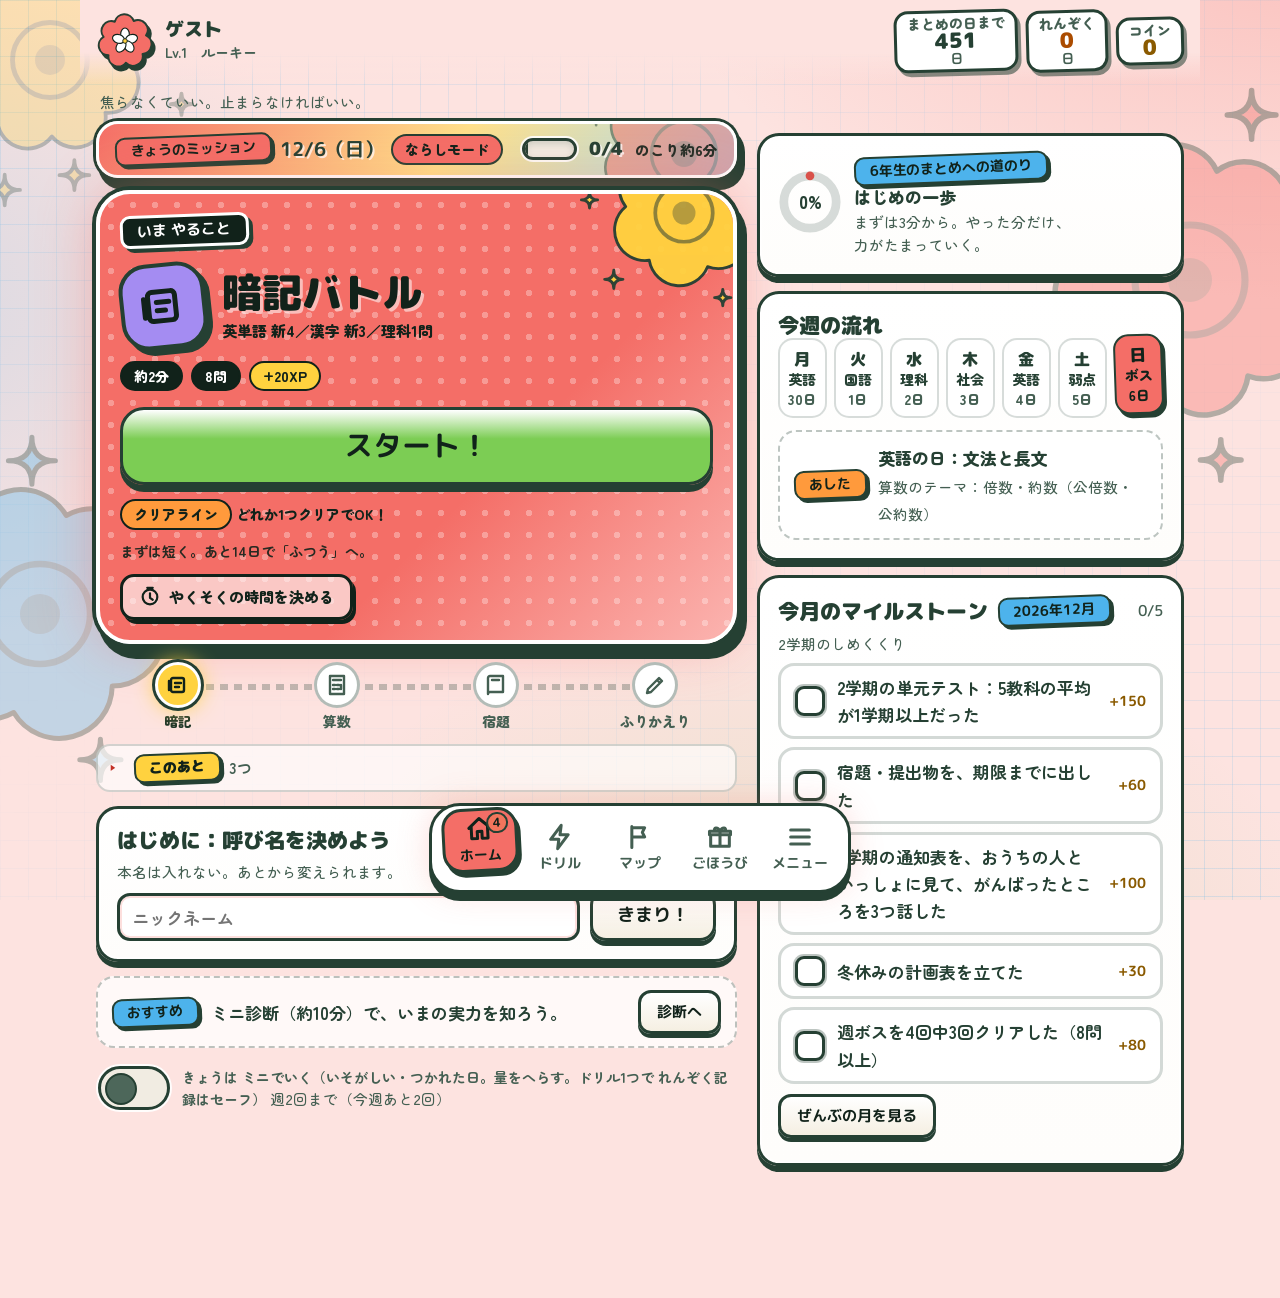
==== commit 8151e6d1: "まなびクエスト：背景を赤系に（5テーマ） Co-Authored-By: Claude Opus 5.5 <noreply@anthropic.com> Claude-Session: https:/" ====
--- a/shogaku/index.html
+++ b/shogaku/index.html
@@ -7,9 +7,9 @@
 <meta name="mobile-web-app-capable" content="yes">
 <meta name="apple-mobile-web-app-status-bar-style" content="default">
 <meta name="apple-mobile-web-app-title" content="まなびクエスト">
-<meta name="theme-color" content="#faf6ea">
+<meta name="theme-color" content="#fde3e0">
 <meta name="color-scheme" content="light">
-<script>try{var s=JSON.parse(localStorage.getItem('manabiQuest.v1')||'{}'),B={normal:'#faf6ea',soft:'#fdf3ec',neon:'#0a1714',night:'#17372a',pop:'#fbfaf6'},h=document.documentElement,t=B[s.theme]?s.theme:'normal';h.setAttribute('data-theme',t);if(s.team)h.setAttribute('data-team',s.team);var m=document.querySelector('meta[name=theme-color]');if(m)m.setAttribute('content',B[t]);var d=(t=='neon'||t=='night'),c=document.querySelector('meta[name=color-scheme]'),b=document.querySelector('meta[name=apple-mobile-web-app-status-bar-style]');if(c)c.setAttribute('content',d?'dark':'light');if(b)b.setAttribute('content',d?'black-translucent':'default')}catch(e){}</script>
+<script>try{var s=JSON.parse(localStorage.getItem('manabiQuest.v1')||'{}'),B={normal:'#fde3e0',soft:'#fde9e6',neon:'#1e0a0e',night:'#3b1418',pop:'#fdeae8'},h=document.documentElement,t=B[s.theme]?s.theme:'normal';h.setAttribute('data-theme',t);if(s.team)h.setAttribute('data-team',s.team);var m=document.querySelector('meta[name=theme-color]');if(m)m.setAttribute('content',B[t]);var d=(t=='neon'||t=='night'),c=document.querySelector('meta[name=color-scheme]'),b=document.querySelector('meta[name=apple-mobile-web-app-status-bar-style]');if(c)c.setAttribute('content',d?'dark':'light');if(b)b.setAttribute('content',d?'black-translucent':'default')}catch(e){}</script>
 <link rel="apple-touch-icon" sizes="180x180" href="[data-uri]">
 <link rel="icon" type="image/png" href="[data-uri]">
 <link rel="preconnect" href="https://fonts.googleapis.com">
@@ -28,7 +28,7 @@
  --team:var(--t-pink);--team2:var(--t-pink2);--teamd:var(--t-pinkd);--team-rgb:var(--t-pink-rgb);--team-t:var(--t-pink-t);
  color-scheme:light;
  /* 地・カード・パネル・文字 */
- --bg:#faf6ea;--bg0:rgba(250,246,234,0);--pn:#fefdfb;--pn2:#ffffff;--pa:#f7f3e8;--pa2:#fcfbf7;--tx:#254033;--tx2:#445f52;--mu:#4d675a;--tx-hi:#1a3327;
+ --bg:#fde3e0;--bg0:rgba(253,227,224,0);--pn:#fefdfb;--pn2:#ffffff;--pa:#f7f3e8;--pa2:#fcfbf7;--tx:#254033;--tx2:#445f52;--mu:#4d675a;--tx-hi:#1a3327;
  /* 線・影・うすい重ね・入力欄・ゲージの溝 */
  --ink:#254033;--ink-rgb:37,64,51;--on:#11221a;--line-rgb:37,64,51;--bd-hi:var(--ink);--sunk-a:rgba(255,255,255,.88);--sunk-b:rgba(255,255,255,.78);
  --sunk-c:rgba(255,255,255,.65);--sunk-d:rgba(255,255,255,.78);--say-bg:rgba(var(--team-rgb),.14);--exp-bg:rgba(255,210,63,.24);
@@ -70,7 +70,7 @@
 }
 /* ---- やさしい（クリーム地のパステル） ---- */
 html[data-theme=soft]{color-scheme:light;
- --bg:#fdf3ec;--bg0:rgba(253,243,236,0);--pn:#fffaf6;--pn2:#ffffff;--pa:#f9f5ed;--pa2:#fdfcfa;--tx:#3a5246;--tx2:#4e6559;--mu:#4e6158;--tx-hi:#2c473a;
+ --bg:#fde9e6;--bg0:rgba(253,233,230,0);--pn:#fffaf6;--pn2:#ffffff;--pa:#f9f5ed;--pa2:#fdfcfa;--tx:#3a5246;--tx2:#4e6559;--mu:#4e6158;--tx-hi:#2c473a;
  --ink:#466455;--ink-rgb:70,100,85;--on:#2c473a;--line-rgb:70,100,85;--bd-hi:var(--ink);--sunk-a:rgba(255,255,255,.82);--sunk-b:rgba(255,255,255,.72);
  --sunk-c:rgba(255,255,255,.6);--sunk-d:rgba(255,255,255,.72);--say-bg:rgba(var(--team-rgb),.14);--exp-bg:rgba(255,226,122,.28);
  --in-hl:rgba(255,255,255,.8);--in-ring:rgba(var(--team-rgb),.25);--track:#f5e7e7;--track-ring:rgba(255,255,255,.9);
@@ -104,7 +104,7 @@
 }
 /* ---- ネオン（暗い地にあざやかな光。はじめの版） ---- */
 html[data-theme=neon]{color-scheme:dark;
- --bg:#0a1714;--bg0:rgba(10,23,20,0);--pn:#1f453c;--pn2:#2f534a;--pa:#1f453c;--pa2:#2e5249;--tx:#ffffff;--tx2:#e2f5f0;--mu:#abd0c7;--tx-hi:#ffffff;
+ --bg:#1e0a0e;--bg0:rgba(30,10,14,0);--pn:#4a1d26;--pn2:#5a2832;--pa:#4a1d26;--pa2:#592731;--tx:#ffffff;--tx2:#e2f5f0;--mu:#abd0c7;--tx-hi:#ffffff;
  --ink:#000000;--ink-rgb:0,0,0;--on:#08110f;--line-rgb:255,255,255;--bd-hi:#ffffff;--sunk-a:rgba(0,0,0,.35);--sunk-b:rgba(0,0,0,.3);
  --sunk-c:rgba(0,0,0,.22);--sunk-d:rgba(11,25,22,.7);--say-bg:rgba(0,0,0,.3);--exp-bg:rgba(0,0,0,.35);--in-hl:rgba(255,255,255,.12);
  --in-ring:rgba(255,255,255,.18);--track:#07110e;--track-ring:rgba(255,255,255,.18);--tank-in:inset 0 3px 6px rgba(0,0,0,.7);--field:#0b1814;
@@ -137,7 +137,7 @@
 }
 /* ---- よる（落ち着いた暗い色） ---- */
 html[data-theme=night]{color-scheme:dark;
- --bg:#17372a;--bg0:rgba(23,55,42,0);--pn:#1f4636;--pn2:#25523f;--pa:#1f4535;--pa2:#265140;--tx:#ffffff;--tx2:#d2e6dc;--mu:#b7d2c4;--tx-hi:#ffffff;
+ --bg:#3b1418;--bg0:rgba(59,20,24,0);--pn:#4c1c21;--pn2:#5a252b;--pa:#4b1c21;--pa2:#59262c;--tx:#ffffff;--tx2:#d2e6dc;--mu:#b7d2c4;--tx-hi:#ffffff;
  --ink:#07110c;--ink-rgb:7,17,12;--on:#060e0a;--line-rgb:255,255,255;--bd-hi:#dfe5f7;--sunk-a:rgba(0,0,0,.32);--sunk-b:rgba(0,0,0,.27);
  --sunk-c:rgba(0,0,0,.2);--sunk-d:rgba(9,21,15,.7);--say-bg:rgba(0,0,0,.27);--exp-bg:rgba(0,0,0,.32);--in-hl:rgba(255,255,255,.1);
  --in-ring:rgba(255,255,255,.16);--track:#0e2017;--track-ring:rgba(255,255,255,.16);--tank-in:inset 0 3px 6px rgba(0,0,0,.6);--field:#10231a;
@@ -170,7 +170,7 @@
 }
 /* ---- くっきり（白地・黒い線・あざやかな色） ---- */
 html[data-theme=pop]{color-scheme:light;
- --bg:#fbfaf6;--bg0:rgba(251,250,246,0);--pn:#ffffff;--pn2:#ffffff;--pa:#faf7ee;--pa2:#fdfcfa;--tx:#111f18;--tx2:#375647;--mu:#445e52;--tx-hi:#111f18;
+ --bg:#fdeae8;--bg0:rgba(253,234,232,0);--pn:#ffffff;--pn2:#ffffff;--pa:#faf7ee;--pa2:#fdfcfa;--tx:#111f18;--tx2:#375647;--mu:#445e52;--tx-hi:#111f18;
  --ink:#111f18;--ink-rgb:17,31,24;--on:#111f18;--line-rgb:17,31,24;--bd-hi:var(--ink);--sunk-a:rgba(255,255,255,.9);--sunk-b:rgba(255,255,255,.82);
  --sunk-c:rgba(255,255,255,.7);--sunk-d:rgba(255,255,255,.82);--say-bg:rgba(var(--team-rgb),.16);--exp-bg:rgba(255,217,31,.26);
  --in-hl:rgba(255,255,255,.9);--in-ring:rgba(var(--team-rgb),.3);--track:#f2efe6;--track-ring:rgba(255,255,255,.95);
@@ -9323,7 +9323,7 @@
 /* ===== 画面の共通部品：アイコン・インクの飛沫・音・読み上げ・演出 ===== */
 /* 色を白とまぜてやわらかくする（先生ごとのこい色を、明るいテーマの画面にあわせて使う） */
 const soft=(hex,k=.55)=>{const n=parseInt(String(hex).replace('#',''),16);if(isNaN(n))return hex;const m=c=>Math.round(c+(255-c)*k);return 'rgb('+m(n>>16&255)+','+m(n>>8&255)+','+m(n&255)+')'};
-const THEMES=[['normal','ふつう','白っぽい地・ほどよい色','#faf6ea','#ffffff','#f46e67','#254033',0],['soft','やさしい','クリーム地のパステル','#fdf3ec','#ffffff','#f7a9a3','#466455',0],['neon','ネオン','暗い地にあざやかな光（前の版）','#0a1714','#2f534a','#ff3f3d','#000000',1],['night','よる','落ち着いた暗い色','#17372a','#25523f','#e88179','#07110c',1],['pop','くっきり','白地に黒い線・あざやか','#fbfaf6','#ffffff','#ff5d5a','#111f18',0]];   // [キー, 名前, ひとこと, 地の色, カードの色, アクセント, 線の色, 暗い地か]  色の中身は style.css の html[data-theme=…]
+const THEMES=[['normal','ふつう','白っぽい地・ほどよい色','#fde3e0','#ffffff','#f46e67','#254033',0],['soft','やさしい','クリーム地のパステル','#fde9e6','#ffffff','#f7a9a3','#466455',0],['neon','ネオン','暗い地にあざやかな光（前の版）','#1e0a0e','#2f534a','#ff3f3d','#000000',1],['night','よる','落ち着いた暗い色','#3b1418','#25523f','#e88179','#07110c',1],['pop','くっきり','白地に黒い線・あざやか','#fdeae8','#ffffff','#ff5d5a','#111f18',0]];   // [キー, 名前, ひとこと, 地の色, カードの色, アクセント, 線の色, 暗い地か]  色の中身は style.css の html[data-theme=…]
 const TEAMS={pink:['var(--t-pink)','ピンク'],lime:['var(--t-lime)','ライム'],cyan:['var(--t-cyan)','シアン'],orange:['var(--t-orange)','オレンジ'],purple:['var(--t-purple)','パープル']};
 const ICO={
  home:'M3 11l9-8 9 8M5 10v10h5v-6h4v6h5V10',bolt:'M13 2L4 14h7l-1 8 9-12h-7z',flag:'M5 3v18M5 4h11l-2 4 2 4H5',
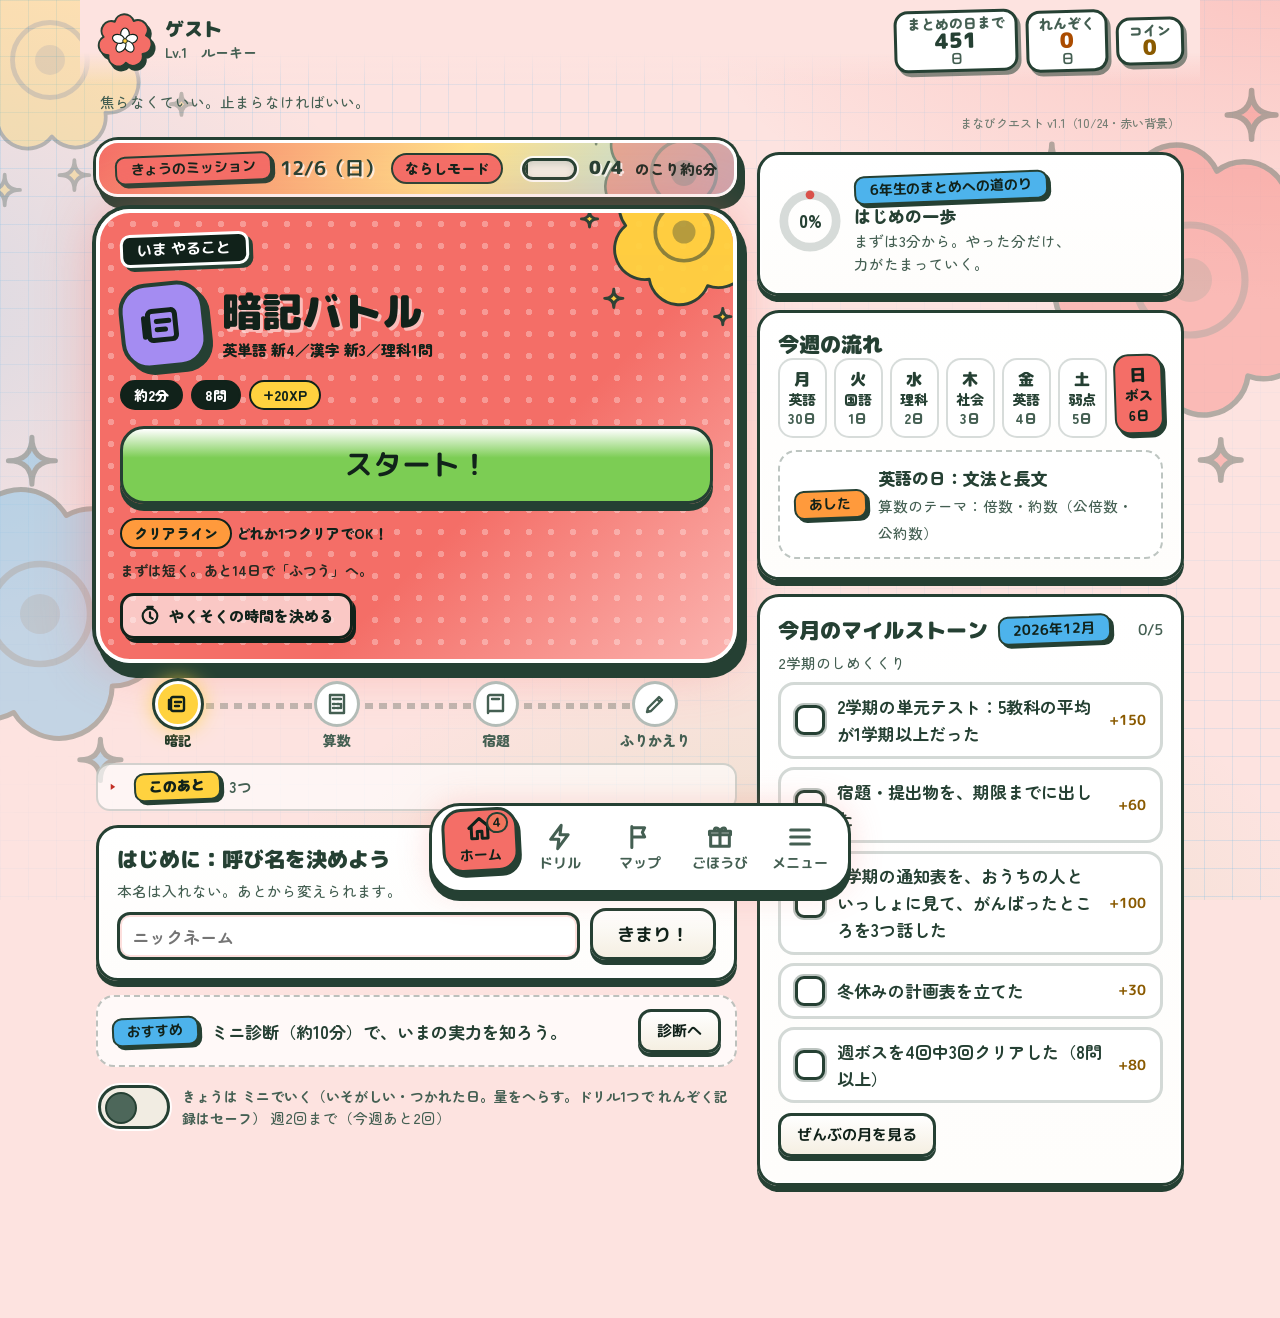
==== commit d4234ed1: "バージョン表示（ホーム右上とメニュー上）を両アプリに追加 Co-Authored-By: Claude Sonnet 5.5 <noreply@anthropic.com> Claude-Sessio" ====
--- a/shogaku/index.html
+++ b/shogaku/index.html
@@ -1222,6 +1222,8 @@
 <div class="toast" id="toast" role="status" aria-live="polite"></div>
 <canvas id="fx" aria-hidden="true"></canvas>
 <script id="data">
+/* アプリのバージョン。直したら、ここの数字と日付を上げる（ホームの右上とメニューの下に出る） */
+const APP_VER='まなびクエスト v1.1（10/24・赤い背景）';
 const SJL=['国','数','英','理','社'];
 const SJN={国:'国語',数:'算数',英:'英語',理:'理科',社:'社会',総:'総合'};
 const WK=[
@@ -9561,7 +9563,7 @@
  <div class="card"><div class="rowh"><h2>今週の流れ</h2></div>${weekStrip(date)}
   <div class="tomorrow"><span class="lb sm o">あした</span><span><b>${esc(tm.t)}</b><br><span class="mini">算数のテーマ：${esc(tm.theme)}</span></span></div></div>
  ${monthMini()}`;
- $('#v-home').innerHTML=`<p class="mini" style="margin:2px 4px 6px">${esc(GREET[dt(date).getDate()%GREET.length])}</p><div class="home2"><div>${L}</div><div>${R}</div></div>`;
+ $('#v-home').innerHTML=`<p class="mini" style="margin:2px 4px 6px">${esc(GREET[dt(date).getDate()%GREET.length])}<span style="display:block;text-align:right;opacity:.75;font-size:12px">${esc(APP_VER)}</span></p><div class="home2"><div>${L}</div><div>${R}</div></div>`;
 }
 
 /* ----- 宿題チェック（保護者OKつき）・ふりかえり（自己採点とデータの比較） ----- */
@@ -10036,7 +10038,7 @@
  ['mist','ミス図鑑','まちがえた問題の一覧と再戦','splat','var(--orange)'],
  ['family','おうちの人・設定','週報・バックアップ・チームカラー','user','var(--sou)']];
 function renderMenu(){
- $('#v-menu').innerHTML=`<div class="card"><span class="lb">メニュー</span><div class="mtiles">${MENU.map(m=>`<button class="mtile" data-page="${m[0]}" style="--mc:${m[4]}"><span class="mi">${ico(m[3])}</span><b>${m[1]}</b><span>${m[2]}</span></button>`).join('')}</div></div>
+ $('#v-menu').innerHTML=`<p class="mini" style="text-align:right;margin:0 4px 6px;opacity:.75">${esc(APP_VER)}</p><div class="card"><span class="lb">メニュー</span><div class="mtiles">${MENU.map(m=>`<button class="mtile" data-page="${m[0]}" style="--mc:${m[4]}"><span class="mi">${ico(m[3])}</span><b>${m[1]}</b><span>${m[2]}</span></button>`).join('')}</div></div>
  <div class="card"><h2>このアプリの使いかた</h2><ol class="steps">
   <li><b>ホーム</b>を開く。「いま やること」のカードの<b>スタート！</b>を押すだけ。</li>
   <li>問題に答える。まちがえた問題は、すぐ もう一度出る。<b>5問ごとにラウンドクリア</b>。あしたも「ミス退治」で再戦。</li>
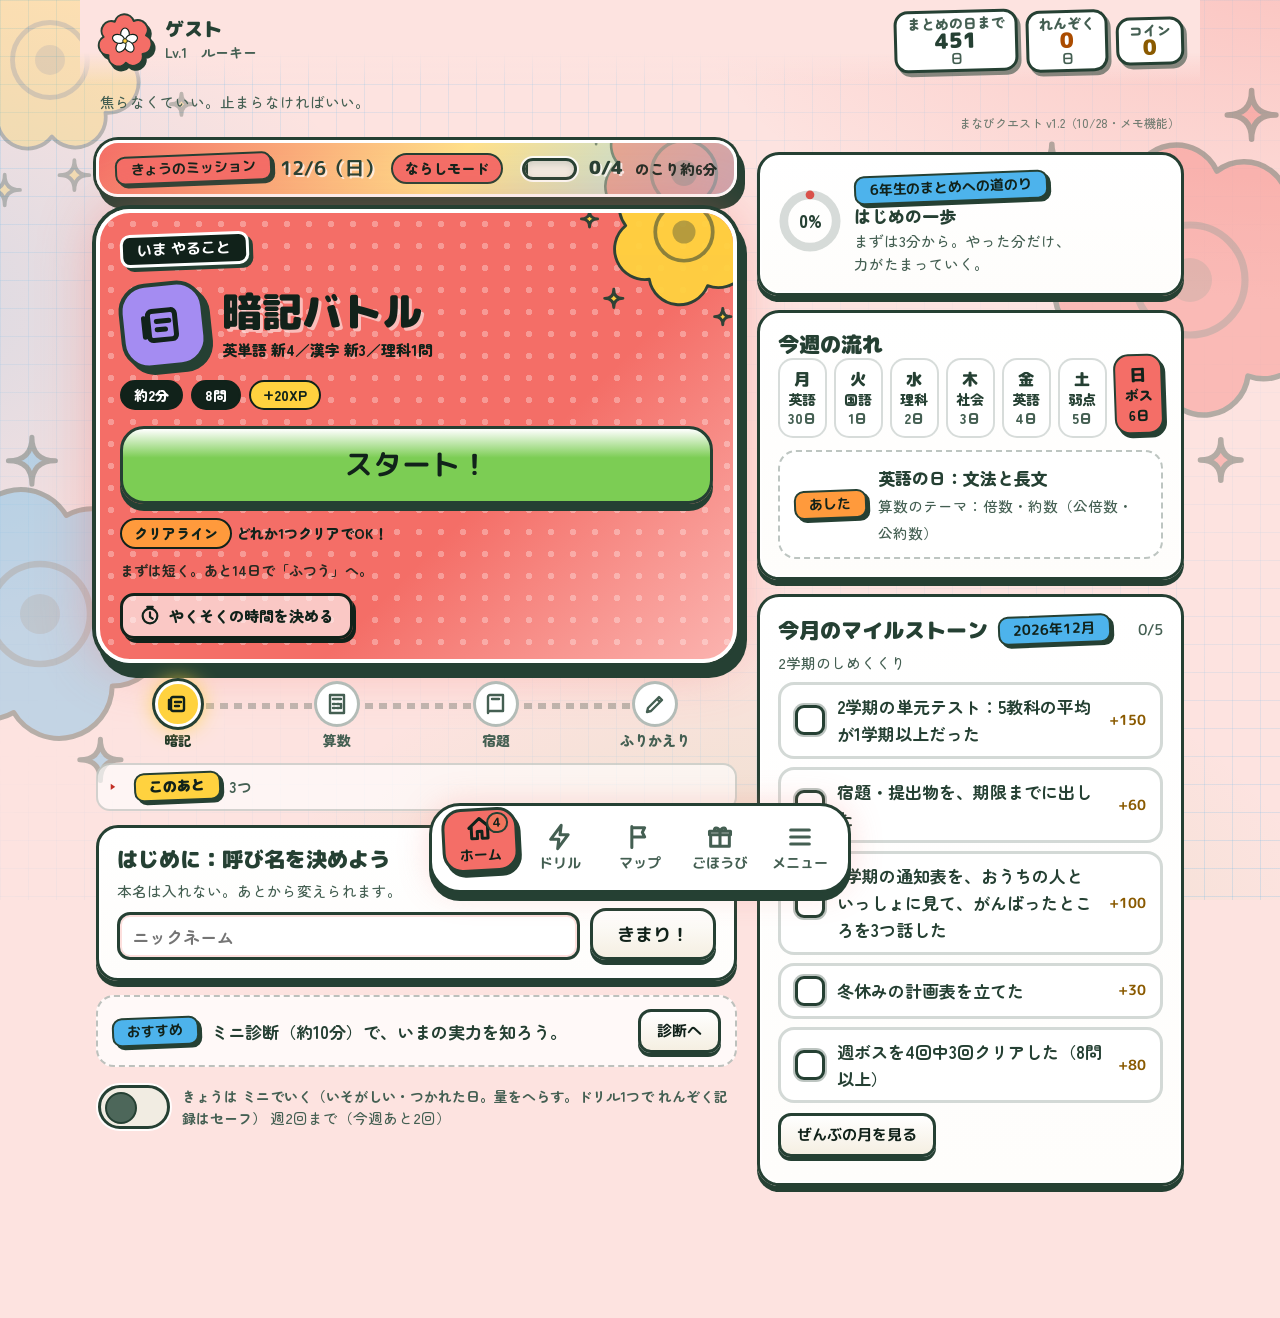
==== commit a1c69107: "メモ（手書き）機能を両アプリに追加：透ける白いシート・5色・細い線・けしゴム Co-Authored-By: Claude Sonnet 5.5 <noreply@anthropic.com> Cla" ====
--- a/shogaku/index.html
+++ b/shogaku/index.html
@@ -52,7 +52,7 @@
  --okc-b:#6fcf9f;--ngc-a:#fbd7d0;--ngc-b:#ef9988;--ngc-tx:var(--on);--optok:#dcf6e6;--optng:#fde6e2;--rkS-a:#fff3b8;--rkS-b:#ffd23f;--rkS-c:#ff9a3c;
  --rkC:#eadfc6;--bdon-ta:.6;--bdon-b:rgba(255,255,255,.85);--sel-bd:var(--teamd);--seg-cur:var(--yellow);--seg-ng2:#d97460;
  --seg-ok-glow:rgba(60,196,136,.7);--hp-glow:none;--hp-x-tx:#d0cabb;--hp-x-bg:#f3efe7;--on-green:var(--on);--rbn-stroke:3px;--cnt-sh:none;--qt-sh:none;
- --tsh:rgba(255,255,255,.75);--tsh2:rgba(255,255,255,.5);
+ --tsh:rgba(255,255,255,.75);--tsh2:rgba(255,255,255,.5);--memo-sheet:rgba(255,255,255,.5);
  /* マップ・背景・飛沫・グラフ */
  --tl-bg:rgba(37,64,51,.07);--tl-bd:rgba(37,64,51,.1);--tl-fut-bg:transparent;--tl-fut-bd:rgba(37,64,51,.3);--tl-mis-bg:rgba(37,64,51,.16);
  --tl-mis-bd:rgba(37,64,51,.08);--scrim-a:rgba(37,64,51,.55);--scrim-b:rgba(37,64,51,.5);--blob-ta:.30;--blob-tp:.24;--blob-b:rgba(77,179,236,.22);
@@ -89,7 +89,7 @@
  --okc-b:#8fdcae;--ngc-a:#fbded8;--ngc-b:#f1a89a;--ngc-tx:var(--on);--optok:#e0f7e9;--optng:#fdeae6;--rkS-a:#fff8d6;--rkS-b:#ffe27a;--rkS-c:#ffc48f;
  --rkC:#eee4d1;--bdon-ta:.55;--bdon-b:rgba(255,255,255,.85);--sel-bd:var(--teamd);--seg-cur:var(--yellow);--seg-ng2:#e08775;
  --seg-ok-glow:rgba(143,220,174,.9);--hp-glow:none;--hp-x-tx:#d0cabf;--hp-x-bg:#efece6;--on-green:var(--on);--rbn-stroke:3px;--cnt-sh:none;
- --qt-sh:none;--tsh:rgba(255,255,255,.7);--tsh2:rgba(255,255,255,.5);
+ --qt-sh:none;--tsh:rgba(255,255,255,.7);--tsh2:rgba(255,255,255,.5);--memo-sheet:rgba(255,255,255,.5);
  --tl-bg:rgba(70,100,85,.07);--tl-bd:rgba(70,100,85,.1);--tl-fut-bg:transparent;--tl-fut-bd:rgba(70,100,85,.32);--tl-mis-bg:rgba(70,100,85,.16);
  --tl-mis-bd:rgba(70,100,85,.08);--scrim-a:rgba(70,100,85,.5);--scrim-b:rgba(70,100,85,.45);--blob-ta:.40;--blob-tp:.32;--blob-b:rgba(166,220,245,.36);
  --blob-c:rgba(185,230,160,.30);--blob-b2:rgba(166,220,245,.34);--glowk:.78;--spl1:.42;--spl2:.40;--spl3:.36;--spl4:.34;--ring-arc:var(--teamd);
@@ -122,7 +122,7 @@
  --okc-b:#25e06f;--ngc-a:#622223;--ngc-b:#1a3931;--ngc-tx:#ffd4d0;--optok:#255347;--optng:#6e1b12;--rkS-a:#fff3a0;--rkS-b:#ffd400;--rkS-c:#ff8f1f;
  --rkC:#a2cbc1;--bdon-ta:.45;--bdon-b:rgba(0,0,0,.3);--sel-bd:var(--team);--seg-cur:#ffffff;--seg-ng2:#6e170d;--seg-ok-glow:rgba(52,240,138,.75);
  --hp-glow:0 0 6px var(--red);--hp-x-tx:#22443b;--hp-x-bg:#112620;--on-green:#0b1815;--rbn-stroke:0px;--cnt-sh:2px 2px 0 #000;
- --qt-sh:2px 2px 0 rgba(0,0,0,.45);--tsh:#000000;--tsh2:rgba(0,0,0,.4);
+ --qt-sh:2px 2px 0 rgba(0,0,0,.45);--tsh:#000000;--tsh2:rgba(0,0,0,.4);--memo-sheet:rgba(255,255,255,.5);
  --tl-bg:#193730;--tl-bd:rgba(255,255,255,.08);--tl-fut-bg:rgba(255,255,255,.04);--tl-fut-bd:rgba(255,255,255,.38);--tl-mis-bg:#345c52;
  --tl-mis-bd:rgba(255,255,255,.12);--scrim-a:rgba(8,17,15,.78);--scrim-b:rgba(8,17,15,.72);--blob-ta:.30;--blob-tp:.22;--blob-b:rgba(30,230,255,.16);
  --blob-c:rgba(184,255,0,.12);--blob-b2:rgba(30,230,255,.14);--glowk:1;--spl1:.30;--spl2:.22;--spl3:.20;--spl4:.16;--ring-arc:var(--team);
@@ -155,7 +155,7 @@
  --okc-b:#55b985;--ngc-a:#552a2b;--ngc-b:#1e3b2c;--ngc-tx:#ffd4d0;--optok:#224b36;--optng:#62251d;--rkS-a:#f7e7a8;--rkS-b:#e9c35b;--rkS-c:#eba25f;
  --rkC:#94c3ac;--bdon-ta:.4;--bdon-b:rgba(0,0,0,.3);--sel-bd:var(--team);--seg-cur:#ffffff;--seg-ng2:#6e3229;--seg-ok-glow:rgba(98,194,147,.6);
  --hp-glow:none;--hp-x-tx:#2f5341;--hp-x-bg:#12281d;--on-green:#0c1a13;--rbn-stroke:3px;--cnt-sh:2px 2px 0 rgba(0,0,0,.8);
- --qt-sh:2px 2px 0 rgba(0,0,0,.35);--tsh:rgba(0,0,0,.8);--tsh2:rgba(0,0,0,.35);
+ --qt-sh:2px 2px 0 rgba(0,0,0,.35);--tsh:rgba(0,0,0,.8);--tsh2:rgba(0,0,0,.35);--memo-sheet:rgba(255,255,255,.5);
  --tl-bg:#193527;--tl-bd:rgba(255,255,255,.08);--tl-fut-bg:rgba(255,255,255,.03);--tl-fut-bd:rgba(255,255,255,.3);--tl-mis-bg:#2a503d;
  --tl-mis-bd:rgba(255,255,255,.1);--scrim-a:rgba(7,17,12,.78);--scrim-b:rgba(7,17,12,.72);--blob-ta:.22;--blob-tp:.16;--blob-b:rgba(98,180,228,.14);
  --blob-c:rgba(121,197,139,.1);--blob-b2:rgba(98,180,228,.12);--glowk:.7;--spl1:.22;--spl2:.18;--spl3:.16;--spl4:.14;--ring-arc:var(--team);
@@ -189,7 +189,7 @@
  --okc-b:#2ed48a;--ngc-a:#ffc9bf;--ngc-b:#ff836b;--ngc-tx:var(--on);--optok:#d3f6e3;--optng:#ffe0da;--rkS-a:#fff3a8;--rkS-b:#ffd91f;--rkS-c:#ffa12e;
  --rkC:#e6ddc3;--bdon-ta:.65;--bdon-b:rgba(255,255,255,.9);--sel-bd:var(--teamd);--seg-cur:var(--yellow);--seg-ng2:#d9543a;
  --seg-ok-glow:rgba(46,212,138,.7);--hp-glow:none;--hp-x-tx:#d2ccba;--hp-x-bg:#f4f1e9;--on-green:var(--on);--rbn-stroke:3px;--cnt-sh:none;--qt-sh:none;
- --tsh:rgba(255,255,255,.8);--tsh2:rgba(255,255,255,.55);
+ --tsh:rgba(255,255,255,.8);--tsh2:rgba(255,255,255,.55);--memo-sheet:rgba(255,255,255,.5);
  --tl-bg:rgba(17,31,24,.07);--tl-bd:rgba(17,31,24,.12);--tl-fut-bg:transparent;--tl-fut-bd:rgba(17,31,24,.34);--tl-mis-bg:rgba(17,31,24,.18);
  --tl-mis-bd:rgba(17,31,24,.1);--scrim-a:rgba(17,31,24,.6);--scrim-b:rgba(17,31,24,.55);--blob-ta:.22;--blob-tp:.18;--blob-b:rgba(51,184,255,.16);
  --blob-c:rgba(255,217,31,.2);--blob-b2:rgba(51,184,255,.14);--glowk:.6;--spl1:.3;--spl2:.28;--spl3:.26;--spl4:.24;--ring-arc:var(--teamd);
@@ -1064,6 +1064,18 @@
 .stars5 button:disabled{opacity:.5}.stars5 button[aria-pressed=true]:disabled{opacity:1}
 .nm #nmR .rn{display:inline}
 @media (max-width:430px){.nm #nmR .rn{display:none}}
+
+/* ===== メモ（手書き） ===== */
+.plt .memob{min-width:44px;padding:0 12px;gap:4px}.plt .memob span{font-size:13px}
+#memo{position:fixed;inset:0;z-index:55;pointer-events:none}
+#memo canvas{position:absolute;inset:0;width:100%;height:100%;touch-action:none}
+#memo.on{pointer-events:auto;background:var(--memo-sheet)}
+#memo .mmtb{display:none;position:absolute;left:50%;top:calc(var(--sat) + 8px);transform:translateX(-50%);max-width:calc(100% - 16px);flex-wrap:wrap;justify-content:center;align-items:center;gap:8px;padding:8px 10px;background:var(--pn);border:3px solid var(--ink);border-radius:18px;box-shadow:0 4px 0 var(--ghost-sh)}
+#memo.on .mmtb{display:flex}
+#memo .mmc{flex:none;width:44px;height:44px;border-radius:50%;border:3px solid var(--ink);background:var(--pc);cursor:pointer;padding:0}
+#memo .mmc.sel{box-shadow:0 0 0 4px var(--yellow)}
+#memo .mmb.sel{outline:3px solid var(--yellow)}
+#memo .mmb{min-height:44px;white-space:nowrap}
 </style>
 <div id="bg" aria-hidden="true"></div>
 <div class="app">
@@ -1223,7 +1235,7 @@
 <canvas id="fx" aria-hidden="true"></canvas>
 <script id="data">
 /* アプリのバージョン。直したら、ここの数字と日付を上げる（ホームの右上とメニューの下に出る） */
-const APP_VER='まなびクエスト v1.1（10/24・赤い背景）';
+const APP_VER='まなびクエスト v1.2（10/28・メモ機能）';
 const SJL=['国','数','英','理','社'];
 const SJN={国:'国語',数:'算数',英:'英語',理:'理科',社:'社会',総:'総合'};
 const WK=[
@@ -9653,9 +9665,10 @@
  }else{
   prog=`<div class="tank sm"><i style="--w:${Math.round(PL.segs.filter(x=>x).length/PL.total*100)}%"></i></div>`;
  }
- return `<div class="plt"><button class="bt sm gh" data-act="plQuit" aria-label="やめる">${ico('close')}</button><div class="ttl">${sjTag(o.subj)}<b>${esc(o.title)}</b></div><div class="cnt"><b>${n}</b>/${PL.total}</div></div>${prog}`;
+ return `<div class="plt"><button class="bt sm gh" data-act="plQuit" aria-label="やめる">${ico('close')}</button><div class="ttl">${sjTag(o.subj)}<b>${esc(o.title)}</b></div>${PL.phase==='q'?`<button class="bt sm gh memob" data-act="memoOpen" aria-label="メモ（手書き）">${ico('pen')}<span>メモ</span></button>`:''}<div class="cnt"><b>${n}</b>/${PL.total}</div></div>${prog}`;
 }
 function nextQ(){
+ memoReset();
  clearTimeout(PL.timer);
  const e=PL.queue.shift();
  if(!e){finishSession();return}
@@ -9858,7 +9871,7 @@
 }
 function plClose(){
  flowCdStop();clearTimeout(PL&&PL.timer);try{speechSynthesis.cancel()}catch(e){}
- PL=null;const r=plRoot();r.hidden=true;r.innerHTML='';document.body.style.overflow='';document.body.classList.remove('inpl');
+ memoReset();PL=null;const r=plRoot();r.hidden=true;r.innerHTML='';document.body.style.overflow='';document.body.classList.remove('inpl');
  flushSave();refresh();
 }
 function plQuit(){
@@ -9954,6 +9967,61 @@
   <div class="row" style="margin-top:8px"><input id="msMemo" type="text" placeholder="どんな問題？（例：連立の符号ミス）" style="flex:1;min-width:200px"><button class="bt pri sm" data-act="msAdd">登録 +5XP</button></div></div>
  ${L.length?`<div class="card"><h2>ミス一覧（多い順）</h2>${L.map(x=>`<div class="shop"><span>${sjTag(x.it.subj)} ${esc(itemLabel(x.it).slice(0,70))}</span><span class="chp ${x.s.b>=4?'ok':'w'}">${x.s.b>=4?'たおした':'箱'+x.s.b+'/4'}</span><span class="mini">${x.s.w}回ミス</span></div>`).join('')}${ms.all>80?'<p class="mini">（多い順に80件まで表示）</p>':''}</div>`:'<p class="mini">まだミスはありません。ミスは「伸びしろ」。出たらここに集まります。</p>'}`;
 }
+/* ===== メモ（手書き） =====
+   出題中に「メモ」を押すと、問題が透ける白いシートが出て、指やペンで書ける（計算のとちゅうを書く用）。
+   ペンの色は5色。細い線。「とじる」でシートは消えるが、書いた線は残り、答えるあいだも見える。次の問題で、まっさらにもどる */
+const MEMO_COLORS=[['くろ','#222222'],['あか','#e0352b'],['あお','#1d6fd8'],['みどり','#1f9a4d'],['オレンジ','#f08a00']];
+const MEMO_PEN=2.2,MEMO_ERASE=24;
+let MM=null;
+function memoEnsure(){
+ if(MM)return MM;
+ const w=document.createElement('div');w.id='memo';w.hidden=true;
+ w.innerHTML=`<canvas id="mmc"></canvas><div class="mmtb" role="toolbar" aria-label="メモのどうぐ">${MEMO_COLORS.map((c,i)=>`<button class="mmc" data-act="memoColor" data-a="${i}" aria-label="${c[0]}" style="--pc:${c[1]}"></button>`).join('')}<button class="bt sm gh mmb" data-act="memoEraser">けしゴム</button><button class="bt sm gh mmb" data-act="memoUndo">${ico('redo')}もどす</button><button class="bt sm gh mmb" data-act="memoClear">ぜんぶ消す</button><button class="bt sm pri mmb" data-act="memoClose">とじる</button></div>`;
+ document.body.appendChild(w);
+ const cv=w.querySelector('canvas'),M={w,cv,cx:cv.getContext('2d'),strokes:[],ci:0,er:false,open:false,pen:false,cur:null};
+ const pt=e=>{const r=cv.getBoundingClientRect();return[e.clientX-r.left,e.clientY-r.top]};
+ cv.addEventListener('pointerdown',e=>{
+  if(!M.open)return;
+  if(e.pointerType==='pen')M.pen=true;else if(M.pen&&e.pointerType==='touch')return;   // ペンを使っているあいだは、手のひら（タッチ）を無視
+  e.preventDefault();try{cv.setPointerCapture(e.pointerId)}catch(x){}
+  M.cur={c:MEMO_COLORS[M.ci][1],w:M.er?MEMO_ERASE:MEMO_PEN,er:M.er,pts:[pt(e)],id:e.pointerId};M.strokes.push(M.cur);memoSeg(M.cur,0);
+ });
+ cv.addEventListener('pointermove',e=>{
+  if(!M.cur||e.pointerId!==M.cur.id)return;e.preventDefault();
+  const a=e.getCoalescedEvents?e.getCoalescedEvents():[e];
+  for(const x of(a.length?a:[e])){M.cur.pts.push(pt(x));memoSeg(M.cur,M.cur.pts.length-2)}
+ });
+ const up=e=>{if(M.cur&&e.pointerId===M.cur.id)M.cur=null};
+ cv.addEventListener('pointerup',up);cv.addEventListener('pointercancel',up);
+ window.addEventListener('resize',()=>{if(MM)memoFit()});
+ MM=M;memoFit();return M;
+}
+function memoFit(){
+ const M=MM,d=window.devicePixelRatio||1,w=window.innerWidth,h=window.innerHeight;
+ M.cv.width=Math.round(w*d);M.cv.height=Math.round(h*d);M.cx.setTransform(d,0,0,d,0,0);memoRedraw();
+}
+function memoSeg(s,i){
+ const cx=MM.cx,p=s.pts[i],q=s.pts[i+1]||p;
+ cx.globalCompositeOperation=s.er?'destination-out':'source-over';cx.strokeStyle=s.c;cx.fillStyle=s.c;cx.lineWidth=s.w;cx.lineCap='round';cx.lineJoin='round';
+ cx.beginPath();cx.moveTo(p[0],p[1]);cx.lineTo(q[0]+.01,q[1]);cx.stroke();
+}
+function memoRedraw(){
+ const M=MM;M.cx.clearRect(0,0,M.cv.width,M.cv.height);
+ M.strokes.forEach(s=>{for(let i=0;i<s.pts.length;i++)memoSeg(s,i)});
+}
+function memoShow(){
+ const M=MM;if(!M)return;
+ M.w.hidden=!(M.open||M.strokes.length);M.w.classList.toggle('on',M.open);
+ M.w.querySelectorAll('.mmc').forEach((b,i)=>b.classList.toggle('sel',!M.er&&i===M.ci));
+ const eb=M.w.querySelector('[data-act=memoEraser]');if(eb)eb.classList.toggle('sel',M.er);
+}
+function memoOpen(){const M=memoEnsure();M.open=true;memoShow()}
+function memoClose(){if(!MM)return;MM.open=false;MM.cur=null;memoShow()}
+function memoReset(){if(!MM)return;MM.strokes=[];MM.open=false;MM.cur=null;MM.er=false;memoRedraw();memoShow()}
+function memoColor(i){const M=memoEnsure();M.ci=i;M.er=false;memoShow()}
+function memoEraser(){const M=memoEnsure();M.er=!M.er;memoShow()}
+function memoUndo(){if(!MM)return;MM.strokes.pop();memoRedraw();memoShow()}
+function memoClear(){if(!MM)return;MM.strokes=[];memoRedraw();memoShow()}
 /* ===== マップ：ナワバリマップ（500日をぬりつぶす）とロードマップ ===== */
 const START_DAY='2026-10-18';
 const openM=new Set();let mapInit=false;
@@ -10392,6 +10460,7 @@
  light(){const d=today(),set=()=>{S.light[d]=1;save();refresh();toast('いそがしい日モード：量をへらしたよ')};if(S.light[d]){delete S.light[d];save();refresh();toast('ふつうのルートにもどしたよ')}else if(!canLight(d))toast('ミニの日は 週2回まで。おうちの人と暗証番号を決めると、相談して使えるよ');else needPin('きょうを「ミニの日」にします（量をへらす）。',set)},
  nickSet(){const v=($('#nickIn').value||'').trim().slice(0,12);if(!v){toast('なまえを入れてね');return}S.nick=v;save();toast(v+'、よろしく！');FX.confetti(50);refresh()},
  /* ---- プレイヤー ---- */
+ memoOpen(){memoOpen()},memoClose(){memoClose()},memoColor(a){memoColor(+a)},memoEraser(){memoEraser()},memoUndo(){memoUndo()},memoClear(){memoClear()},
  plGo(){plGo()},plQuit(){plQuit()},plClose(){closeOv();plClose()},plNext(){plNext()},
  plPick(i){answerQ(+i)},
  plKey(c){
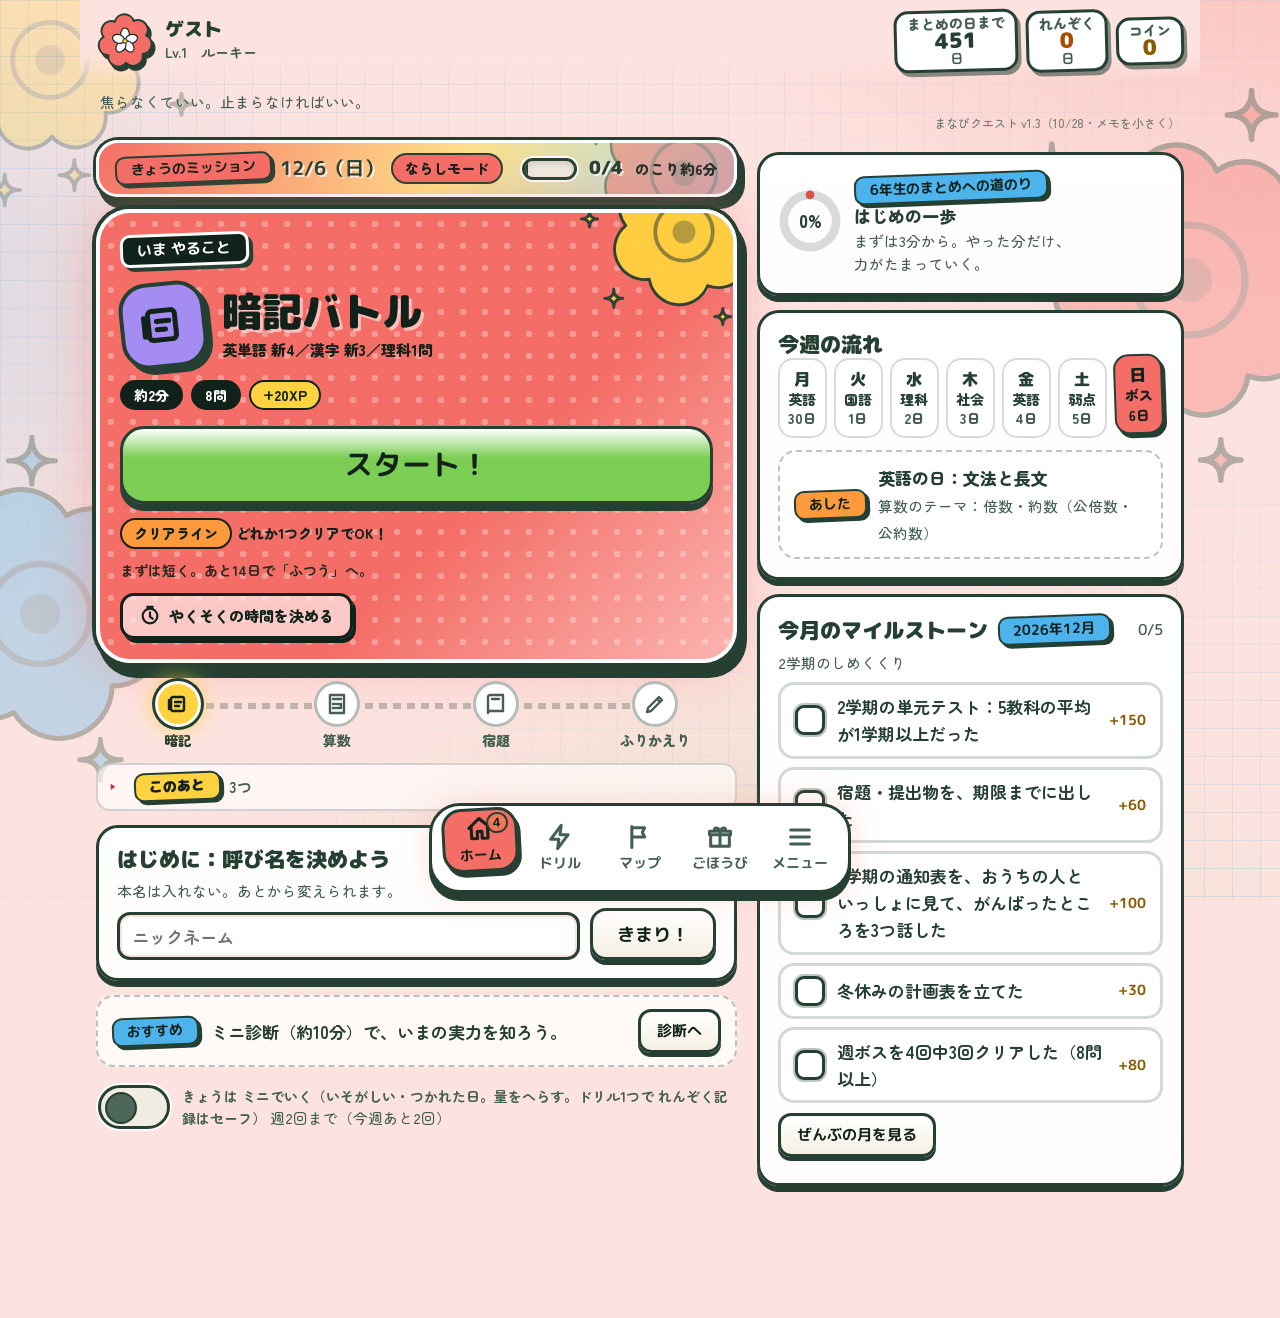
==== commit 982090ff: "メモのどうぐを小さな2段の帯にして、画面上部に（iPhone miniで中央をふさがない） Co-Authored-By: Claude Opus 5.5 <noreply@anthropic.com" ====
--- a/shogaku/index.html
+++ b/shogaku/index.html
@@ -1070,12 +1070,13 @@
 #memo{position:fixed;inset:0;z-index:55;pointer-events:none}
 #memo canvas{position:absolute;inset:0;width:100%;height:100%;touch-action:none}
 #memo.on{pointer-events:auto;background:var(--memo-sheet)}
-#memo .mmtb{display:none;position:absolute;left:50%;top:calc(var(--sat) + 8px);transform:translateX(-50%);max-width:calc(100% - 16px);flex-wrap:wrap;justify-content:center;align-items:center;gap:8px;padding:8px 10px;background:var(--pn);border:3px solid var(--ink);border-radius:18px;box-shadow:0 4px 0 var(--ghost-sh)}
+#memo .mmtb{display:none;position:absolute;left:0;right:0;margin:0 auto;top:calc(var(--sat) + 6px);width:max-content;max-width:calc(100% - 16px);flex-direction:column;align-items:center;gap:6px;padding:8px 10px;background:var(--pn);border:3px solid var(--ink);border-radius:18px;box-shadow:0 4px 0 var(--ghost-sh)}
+#memo .mmg{display:flex;align-items:center;justify-content:center;gap:8px}
 #memo.on .mmtb{display:flex}
-#memo .mmc{flex:none;width:44px;height:44px;border-radius:50%;border:3px solid var(--ink);background:var(--pc);cursor:pointer;padding:0}
+#memo .mmc{flex:none;width:42px;height:42px;border-radius:50%;border:3px solid var(--ink);background:var(--pc);cursor:pointer;padding:0}
 #memo .mmc.sel{box-shadow:0 0 0 4px var(--yellow)}
 #memo .mmb.sel{outline:3px solid var(--yellow)}
-#memo .mmb{min-height:44px;white-space:nowrap}
+#memo .mmb{min-height:44px;white-space:nowrap;padding:0 12px}
 </style>
 <div id="bg" aria-hidden="true"></div>
 <div class="app">
@@ -1235,7 +1236,7 @@
 <canvas id="fx" aria-hidden="true"></canvas>
 <script id="data">
 /* アプリのバージョン。直したら、ここの数字と日付を上げる（ホームの右上とメニューの下に出る） */
-const APP_VER='まなびクエスト v1.2（10/28・メモ機能）';
+const APP_VER='まなびクエスト v1.3（10/28・メモを小さく）';
 const SJL=['国','数','英','理','社'];
 const SJN={国:'国語',数:'算数',英:'英語',理:'理科',社:'社会',総:'総合'};
 const WK=[
@@ -9976,7 +9977,7 @@
 function memoEnsure(){
  if(MM)return MM;
  const w=document.createElement('div');w.id='memo';w.hidden=true;
- w.innerHTML=`<canvas id="mmc"></canvas><div class="mmtb" role="toolbar" aria-label="メモのどうぐ">${MEMO_COLORS.map((c,i)=>`<button class="mmc" data-act="memoColor" data-a="${i}" aria-label="${c[0]}" style="--pc:${c[1]}"></button>`).join('')}<button class="bt sm gh mmb" data-act="memoEraser">けしゴム</button><button class="bt sm gh mmb" data-act="memoUndo">${ico('redo')}もどす</button><button class="bt sm gh mmb" data-act="memoClear">ぜんぶ消す</button><button class="bt sm pri mmb" data-act="memoClose">とじる</button></div>`;
+ w.innerHTML=`<canvas id="mmc"></canvas><div class="mmtb" role="toolbar" aria-label="メモのどうぐ"><div class="mmg">${MEMO_COLORS.map((c,i)=>`<button class="mmc" data-act="memoColor" data-a="${i}" aria-label="${c[0]}" style="--pc:${c[1]}"></button>`).join('')}<button class="bt sm gh mmb" data-act="memoEraser">けしゴム</button></div><div class="mmg"><button class="bt sm gh mmb" data-act="memoUndo">${ico('redo')}もどす</button><button class="bt sm gh mmb" data-act="memoClear">ぜんぶ消す</button><button class="bt sm pri mmb" data-act="memoClose">とじる</button></div></div>`;
  document.body.appendChild(w);
  const cv=w.querySelector('canvas'),M={w,cv,cx:cv.getContext('2d'),strokes:[],ci:0,er:false,open:false,pen:false,cur:null};
  const pt=e=>{const r=cv.getBoundingClientRect();return[e.clientX-r.left,e.clientY-r.top]};
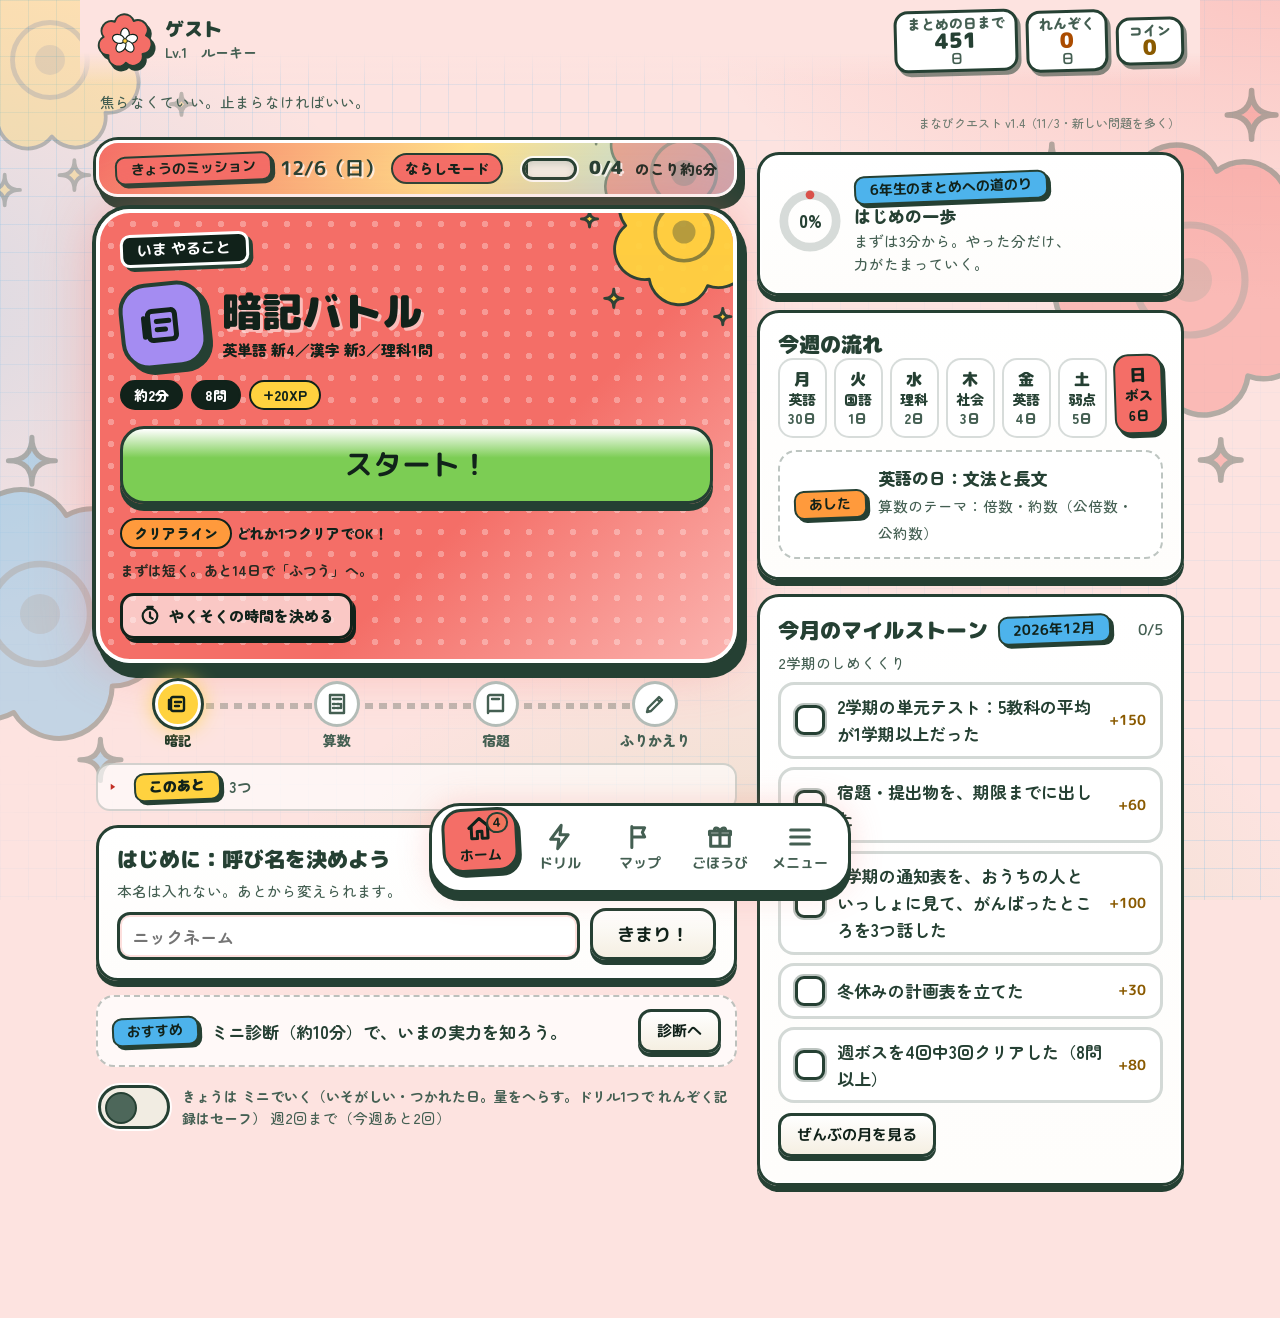
==== commit 40148372: "暗記バトル：新しい問題を5割入れ、復習は上限つきに（前日・前々日の問題が被りすぎないように） Co-Authored-By: Claude Opus 5.5 <noreply@anthropic.co" ====
--- a/shogaku/index.html
+++ b/shogaku/index.html
@@ -1236,7 +1236,7 @@
 <canvas id="fx" aria-hidden="true"></canvas>
 <script id="data">
 /* アプリのバージョン。直したら、ここの数字と日付を上げる（ホームの右上とメニューの下に出る） */
-const APP_VER='まなびクエスト v1.3（10/28・メモを小さく）';
+const APP_VER='まなびクエスト v1.4（11/3・新しい問題を多く）';
 const SJL=['国','数','英','理','社'];
 const SJN={国:'国語',数:'算数',英:'英語',理:'理科',社:'社会',総:'総合'};
 const WK=[
@@ -1333,7 +1333,7 @@
 ];
 /* 6年生のまとめへの近づき具合の「予定」：週5日（月〜金）・正答率85%で続けた子の、実力の見こみ(K)の進み（月末と6年生のまとめの日の値）。
    scripts/plan-curve.mjs で作る。教材やルートを変えたら作りなおす（tests/path.test.mjs が、古くなっていないかを確かめる） */
-const PLAN_PATH={"d":["2026-10-18","2026-10-31","2026-11-30","2026-12-31","2027-01-31","2027-02-28","2027-03-31","2027-04-30","2027-05-31","2027-06-30","2027-07-31","2027-08-31","2027-09-30","2027-10-31","2027-11-30","2027-12-31","2028-01-31","2028-02-29","2028-03-01"],"K":{英:[0,11,70,140,211,284,349,420,470,523,588,630,665,690,706,751,793,835,837],国:[0,8,51,122,199,267,329,377,430,500,555,621,692,752,823,859,917,980,983],数:[0,16,67,102,125,155,201,222,244,265,281,297,312,328,350,371,385,379,384],理:[0,2,13,35,66,99,133,162,192,226,253,276,311,336,364,419,451,468,471],社:[0,2,16,38,64,90,120,147,170,193,224,250,284,304,336,386,430,448,447]}};
+const PLAN_PATH={"d":["2026-10-18","2026-10-31","2026-11-30","2026-12-31","2027-01-31","2027-02-28","2027-03-31","2027-04-30","2027-05-31","2027-06-30","2027-07-31","2027-08-31","2027-09-30","2027-10-31","2027-11-30","2027-12-31","2028-01-31","2028-02-29","2028-03-01"],"K":{英:[0,12,72,162,239,286,381,431,449,513,526,555,605,642,663,715,751,801,803],国:[0,10,54,136,225,324,401,466,540,582,645,693,798,853,896,918,946,984,984],数:[0,12,70,97,127,150,182,202,216,226,245,260,289,316,334,352,356,360,360],理:[0,2,20,56,91,127,173,202,222,238,260,269,308,322,347,394,428,448,451],社:[0,2,21,50,84,121,160,208,257,297,340,373,395,425,444,490,525,543,544]}};
 const SJ=[
  {id:'数',c:'#27358a',goal:'5・6年の算数を、教科書の問題で8割とれる力に。まず「式の意味を図で言える」ことが目標。',
   rhythm:['毎日：計算5問（5分）','月・水・金：教科書の例題→類題→章末（各10〜15分）','土：ミス図鑑の再戦と、苦手な単元','日：週ボス（算数2問）'],
@@ -8549,7 +8549,7 @@
    【考え方】勉強の習慣づくりの途中の子向け。最初は「3分」から。量は段階的に増やす。*/
 const curOf=date=>{const k=date.slice(0,7);let c=CUR[0];for(const x of CUR)if(x.from<=k)c=x;return c};
 const MEMB=['EW','EV','JK','JI','JS','SQ','OQ'];
-const EW_OPEN3='2027-03-01',EW_OPEN4='2027-06-01';   // 群3（6年前半）・群4（6年後半）が開く日
+const EW_OPEN3='2026-12-14',EW_OPEN4='2027-03-01';   // 群3（6年前半）・群4（6年後半）が開く日
 const ewOpen=it=>+it.grp<=2||(+it.grp===3&&today()>=EW_OPEN3)||(+it.grp===4&&today()>=EW_OPEN4);
 /* 新しい英単語を n 語えらぶ。群1（5年前半）・群2（5年後半）・群3（6年前半・2027-03〜）・群4（6年後半・2027-06〜）を、
    「まだ出ていない語の数」に比例した割合で並行して出す（開いたばかりの群がたくさん出て、どの群も卒業までに出きる。週に3日の子でも群3・4が届く。
@@ -8749,9 +8749,9 @@
 function bMem(date,tier,cur,ex){
  const kk=kOf(date,tier),th=throttle(date),M=mulOf(date,tier);
  const late=date>='2028-01-15'?2:date>='2027-12-01'?1:0;
- const total=tier>=3?Math.round((14+22*Math.max(0,kk-.8)/.2)*M):Math.max(6,Math.round(18*kk*M)),minNew=[3,2,1][late],slots=total-minNew;   // しっかり期は、1問ずつが短い暗記バトルを、21問から54問まで少しずつ長くする（むかしの1.5倍）
+ const total=tier>=3?Math.round((14+22*Math.max(0,kk-.8)/.2)*M):Math.max(6,Math.round(18*kk*M)),minNew=late?[3,2,1][late]:Math.max(3,Math.round(total*.5*th)),slots=total-minNew;   // ふだんは、新しい問題を、かならず4〜5割は入れる（復習でうめつくして、新しい問題が出なくなるのを防ぐ）   // しっかり期は、1問ずつが短い暗記バトルを、21問から54問まで少しずつ長くする（むかしの1.5倍）
  const old1=oldDue(ex,Math.min(slots,Math.round(slots*[.17,.6,.8][late])),date,late>0),x1=exSet(ex,old1);
- const young=dueItems(it=>REVB(it)&&!x1.has(it.id)&&boxOf(it)<=3,slots-old1.length);
+ const young=dueItems(it=>REVB(it)&&!x1.has(it.id)&&boxOf(it)<=3,Math.min(slots-old1.length,late?slots:Math.max(2,Math.round(total*.4))));   // まちがえたて・おぼえかけの復習は、ふだんは4割まで（毎日おなじ問題ばかりにならないように）
  const old2=oldDue(exSet(x1,young),slots-old1.length-young.length,date,late>0);   // わかい復習が足りない日は、古い復習でうめる
  const due=[...young,...old1,...old2];
  const newN=Math.max(minNew,Math.round((total-due.length)*th));
@@ -8767,6 +8767,10 @@
  const kew=tier>=2?ewNew(1+(dn(date)%3===0?1:0),exSet(kx,[...kjk,...kjw]),date):[];   // 英単語も、毎日かならず新しい語を1〜2つ足す（週に3日の子でも、6年の語（群3・4）まで届くように）
  const fresh=[...ews,...jks,...kjk,...kjw,...kew,...sqs,...oqs,...jgs,...jis,...jss],lack=newN-(fresh.length-kjk.length-kjw.length-kew.length);
  if(lack>0)fresh.push(...ewNew(lack,exSet(sx,fresh),date));   // 出しきった教材の分は、英単語でおぎなう
+ if(!late&&due.length+fresh.length<total){   // 新しい問題が出しつくされて足りない分は、期限がきた復習でおぎなう（短くなりすぎないように）
+  const sx2=exSet(sx,fresh),gap=total-due.length-fresh.length,more=dueItems(it=>REVB(it)&&!sx2.has(it.id),gap);
+  due.push(...more,...oldDue(exSet(sx2,more),gap-more.length,date,false));
+ }
  let items=interleave([...due,...fresh]);
  const minN=Math.round((tier===1?6:10)*M);
  if(items.length<minN)items=items.concat(shuffle(seenItems(it=>MEMB.includes(it.bank)&&!items.includes(it)&&!ex.has(it.id)),mulberry(seedOf(date))).slice(0,minN-items.length));
@@ -9099,9 +9103,9 @@
  '2026-11|2':{n:3,min:2,f:n=>mathDays90()>=n},
  '2026-11|3':{f:()=>{const m=mistakeStats();return m.all>=10&&m.dead>=5}},
  '2027-02|2':{n:800,f:n=>{const q=qaStat();return q.n>=n&&q.acc>=.8}},
- '2027-02|3':{n:100,mis:1,f:n=>mistakeStats().dead>=n},
- '2027-05|3':{n:250,mis:1,f:n=>mistakeStats().dead>=n},
- '2028-02|2':{n:600,mis:1,f:n=>mistakeStats().dead>=n}};
+ '2027-02|3':{n:40,mis:1,f:n=>mistakeStats().dead>=n},
+ '2027-05|3':{n:100,mis:1,f:n=>mistakeStats().dead>=n},
+ '2028-02|2':{n:250,mis:1,f:n=>mistakeStats().dead>=n}};
 const isAutoGoal=(k,i)=>!!GOAL_AUTO[gid(k,i)];
 /* ミスの数の目標は、まちがいの少ない子（正答率が高い子）には、数をへらす（できる子ほど届かなくならないように）。正答率8.5割までは、そのまま */
 const missF=()=>S.tot.n>=200?clamp((1-S.tot.ok/S.tot.n)/.15,.4,1):1;
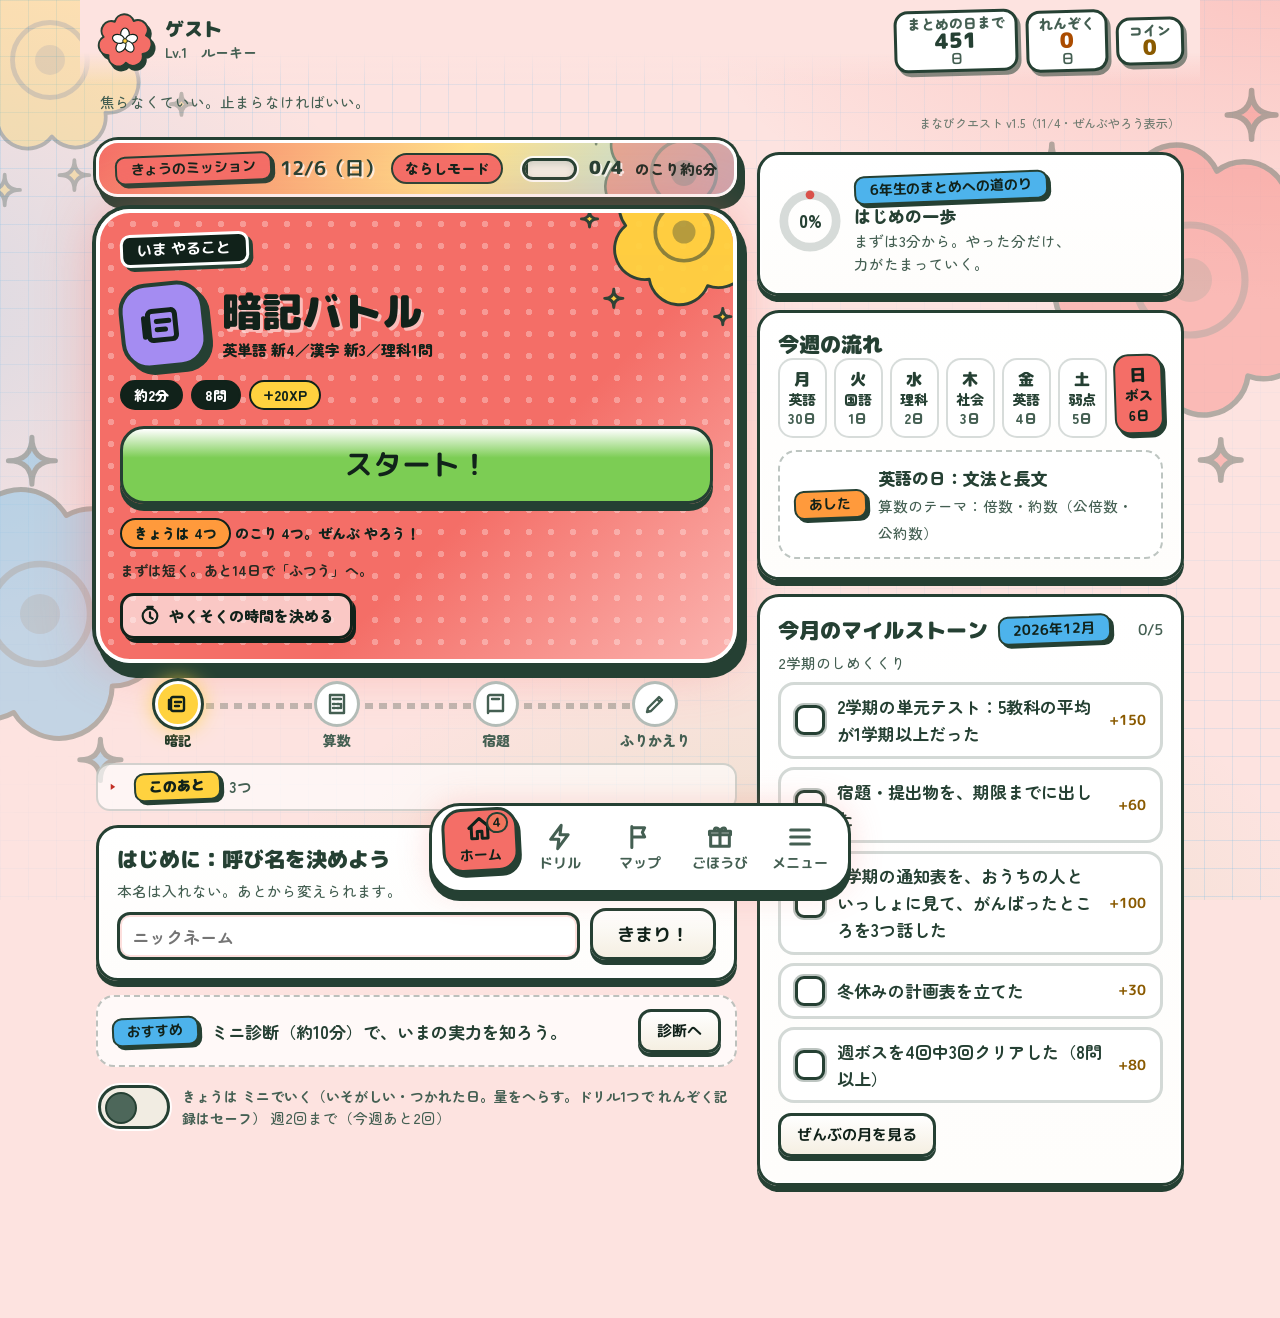
==== commit a3b6fa9e: "「1つクリアでOK」の表示を「きょうは◯つ のこり◯つ」に／「ひとやすみ」ボタンを削除／理科・社会の日がわりを確実に Co-Authored-By: Claude Opus 5.5 <noreply@" ====
--- a/shogaku/index.html
+++ b/shogaku/index.html
@@ -1236,7 +1236,7 @@
 <canvas id="fx" aria-hidden="true"></canvas>
 <script id="data">
 /* アプリのバージョン。直したら、ここの数字と日付を上げる（ホームの右上とメニューの下に出る） */
-const APP_VER='まなびクエスト v1.4（11/3・新しい問題を多く）';
+const APP_VER='まなびクエスト v1.5（11/4・ぜんぶやろう表示）';
 const SJL=['国','数','英','理','社'];
 const SJN={国:'国語',数:'算数',英:'英語',理:'理科',社:'社会',総:'総合'};
 const WK=[
@@ -1333,7 +1333,7 @@
 ];
 /* 6年生のまとめへの近づき具合の「予定」：週5日（月〜金）・正答率85%で続けた子の、実力の見こみ(K)の進み（月末と6年生のまとめの日の値）。
    scripts/plan-curve.mjs で作る。教材やルートを変えたら作りなおす（tests/path.test.mjs が、古くなっていないかを確かめる） */
-const PLAN_PATH={"d":["2026-10-18","2026-10-31","2026-11-30","2026-12-31","2027-01-31","2027-02-28","2027-03-31","2027-04-30","2027-05-31","2027-06-30","2027-07-31","2027-08-31","2027-09-30","2027-10-31","2027-11-30","2027-12-31","2028-01-31","2028-02-29","2028-03-01"],"K":{英:[0,12,72,162,239,286,381,431,449,513,526,555,605,642,663,715,751,801,803],国:[0,10,54,136,225,324,401,466,540,582,645,693,798,853,896,918,946,984,984],数:[0,12,70,97,127,150,182,202,216,226,245,260,289,316,334,352,356,360,360],理:[0,2,20,56,91,127,173,202,222,238,260,269,308,322,347,394,428,448,451],社:[0,2,21,50,84,121,160,208,257,297,340,373,395,425,444,490,525,543,544]}};
+const PLAN_PATH={"d":["2026-10-18","2026-10-31","2026-11-30","2026-12-31","2027-01-31","2027-02-28","2027-03-31","2027-04-30","2027-05-31","2027-06-30","2027-07-31","2027-08-31","2027-09-30","2027-10-31","2027-11-30","2027-12-31","2028-01-31","2028-02-29","2028-03-01"],"K":{英:[0,12,72,162,239,286,381,431,449,513,527,555,602,639,658,710,749,801,803],国:[0,10,54,136,225,324,401,466,540,582,645,698,802,855,896,915,947,985,987],数:[0,12,70,97,127,150,182,202,216,226,245,268,292,315,339,352,356,362,362],理:[0,2,20,56,91,127,173,202,222,238,259,269,306,323,349,392,423,444,445],社:[0,2,21,50,84,121,160,208,257,297,340,374,397,425,448,499,534,551,551]}};
 const SJ=[
  {id:'数',c:'#27358a',goal:'5・6年の算数を、教科書の問題で8割とれる力に。まず「式の意味を図で言える」ことが目標。',
   rhythm:['毎日：計算5問（5分）','月・水・金：教科書の例題→類題→章末（各10〜15分）','土：ミス図鑑の再戦と、苦手な単元','日：週ボス（算数2問）'],
@@ -8876,10 +8876,11 @@
 /* 毎日、理科か社会の問題を、最低1問は出す（国・数・英にかたよらないように）。ほかの教材でぜんぜん出ない日は、暗記バトルに1問足す。
    理科と社会は、日がわりで交互に。足す問題は、復習の期限がきたもの → あたらしい問題 → 見たことのある問題 の順 */
 function ensureRS(out,date,cur,ex){
- if(out.some(s=>s.items.some(it=>it.subj==='理'||it.subj==='社')))return;
+ const want=dn(date)%2?'理':'社';   // 理科と社会は日がわり：その日の担当の教科が出ていなければ、1問足す（片方の教科ばかりが続かないように）
+ if(out.some(s=>s.items.some(it=>it.subj===want)))return;
  const mem=out.find(s=>s.id==='mem');if(!mem)return;
  let it=null;
- for(const b of dn(date)%2?['SQ','OQ']:['OQ','SQ']){
+ for(const b of want==='理'?['SQ','OQ']:['OQ','SQ']){
   it=dueItems(x=>x.bank===b&&!ex.has(x.id),1)[0]||newItems(b,1,{prefs:b==='SQ'?cur.sc:cur.so,ex})[0]||shuffle(seenItems(x=>x.bank===b&&!ex.has(x.id)),mulberry(seedOf(date+b)))[0];
   if(it)break;
  }
@@ -9545,7 +9546,7 @@
 function nowCard(next,tier,okDay,rec){
  const T=TIERS[tier],isS=next.kind==='session';
  const need=dayNeed(rec,tier);
- const goal=okDay?`<span class="chp ok">✓ きょうのクリアライン達成！</span> れんぞく ${curStreak()}日`:`<span class="chp w">クリアライン</span> ${tier===1?'どれか1つクリアでOK！':'あと'+Math.max(1,need)+'つクリアでOK！'}`;
+ const FL=flowState(),left=FL.left,tot=FL.must.length,goal=okDay?`<span class="chp ok">✓ きょうのクリアライン達成！</span> れんぞく ${curStreak()}日${left?` ／ のこり ${left}つ`:''}`:`<span class="chp w">きょうは ${tot}つ</span> のこり ${Math.max(1,left)}つ。ぜんぶ やろう！`;   // 「1つクリアでOK」と書くと、1つで終わりだと思ってしまう
  return `<div class="nowc" data-s="${next.subj}"><div class="sp1">${splatSVG(9,'var(--yellow)',{drops:7,stroke:'var(--ink)',sw:5})}</div>
   <span class="lb">${next.redo?'もう一度 やること':'いま やること'}</span>
   <div class="nrow"><div class="nico">${ico(stageIcon(next))}</div><div class="ntx"><h2>${esc(next.t)}</h2><p>${esc(briefDesc(next.desc))}</p></div></div>
@@ -10300,7 +10301,7 @@
 
 /* つぎへ進むブロック。F.target があれば「つぎのステージ」 */
 function nextBlock(F,o={}){
- const t=F.target,rest=o.rest===false?'':`<button class="bt gh sm" data-act="plHome">${ico('home')}ひとやすみ（ホームへ）</button>`;
+ const t=F.target,rest='';   // 「ひとやすみ（ホームへ）」は出さない（同じ日にもう一度やることはほとんどなく、1つで終わりだと思ってしまうため）
  if(t){
   const redo=t===F.redo,m=t.kind==='session'?`約${Math.max(1,t.min)}分・${t.items.length}問`:t.id==='diag'?'約3分・6問':t.id==='ref'?'約2分':'',lab=t.id==='diag'?'ミニ診断（'+SJN[t.subj]+'）':flowName(t);
   return `<div class="nxt"><span class="lb sm y">${redo?'もう一度':'つぎ'}</span>
